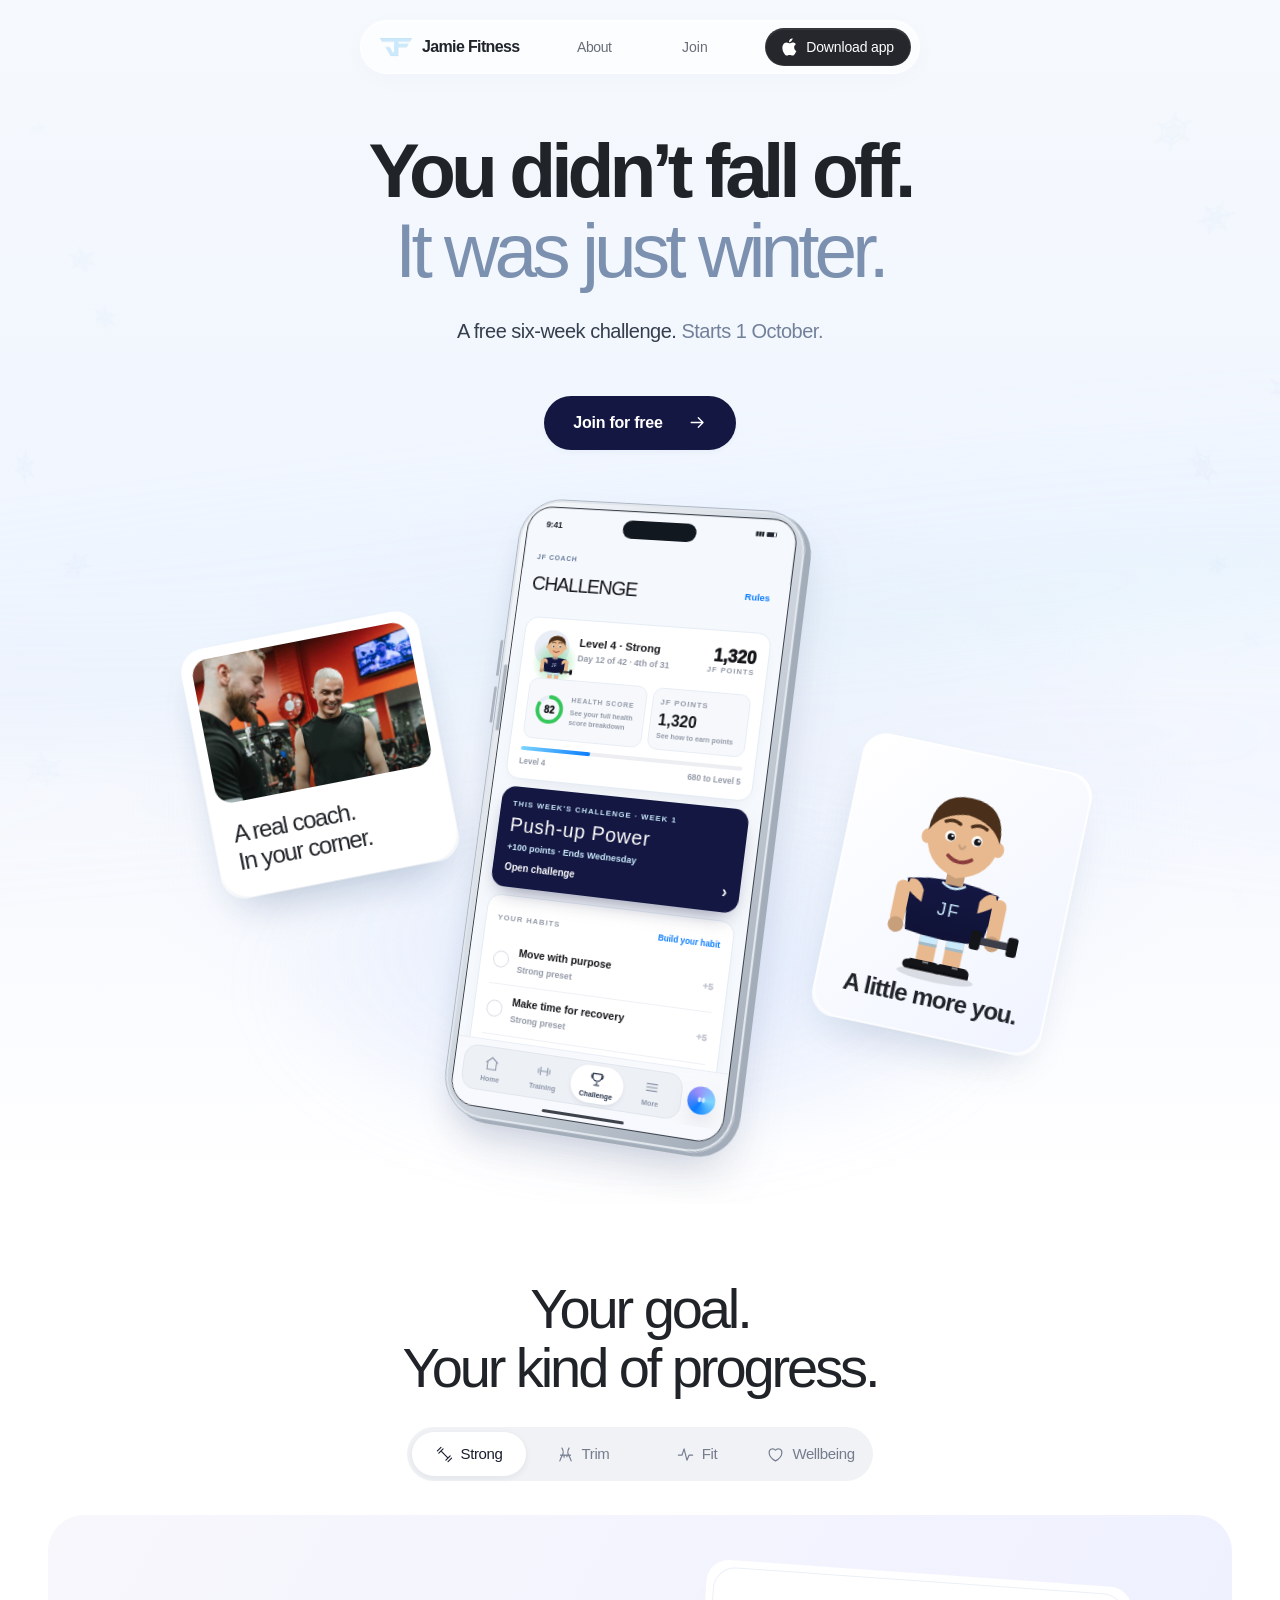
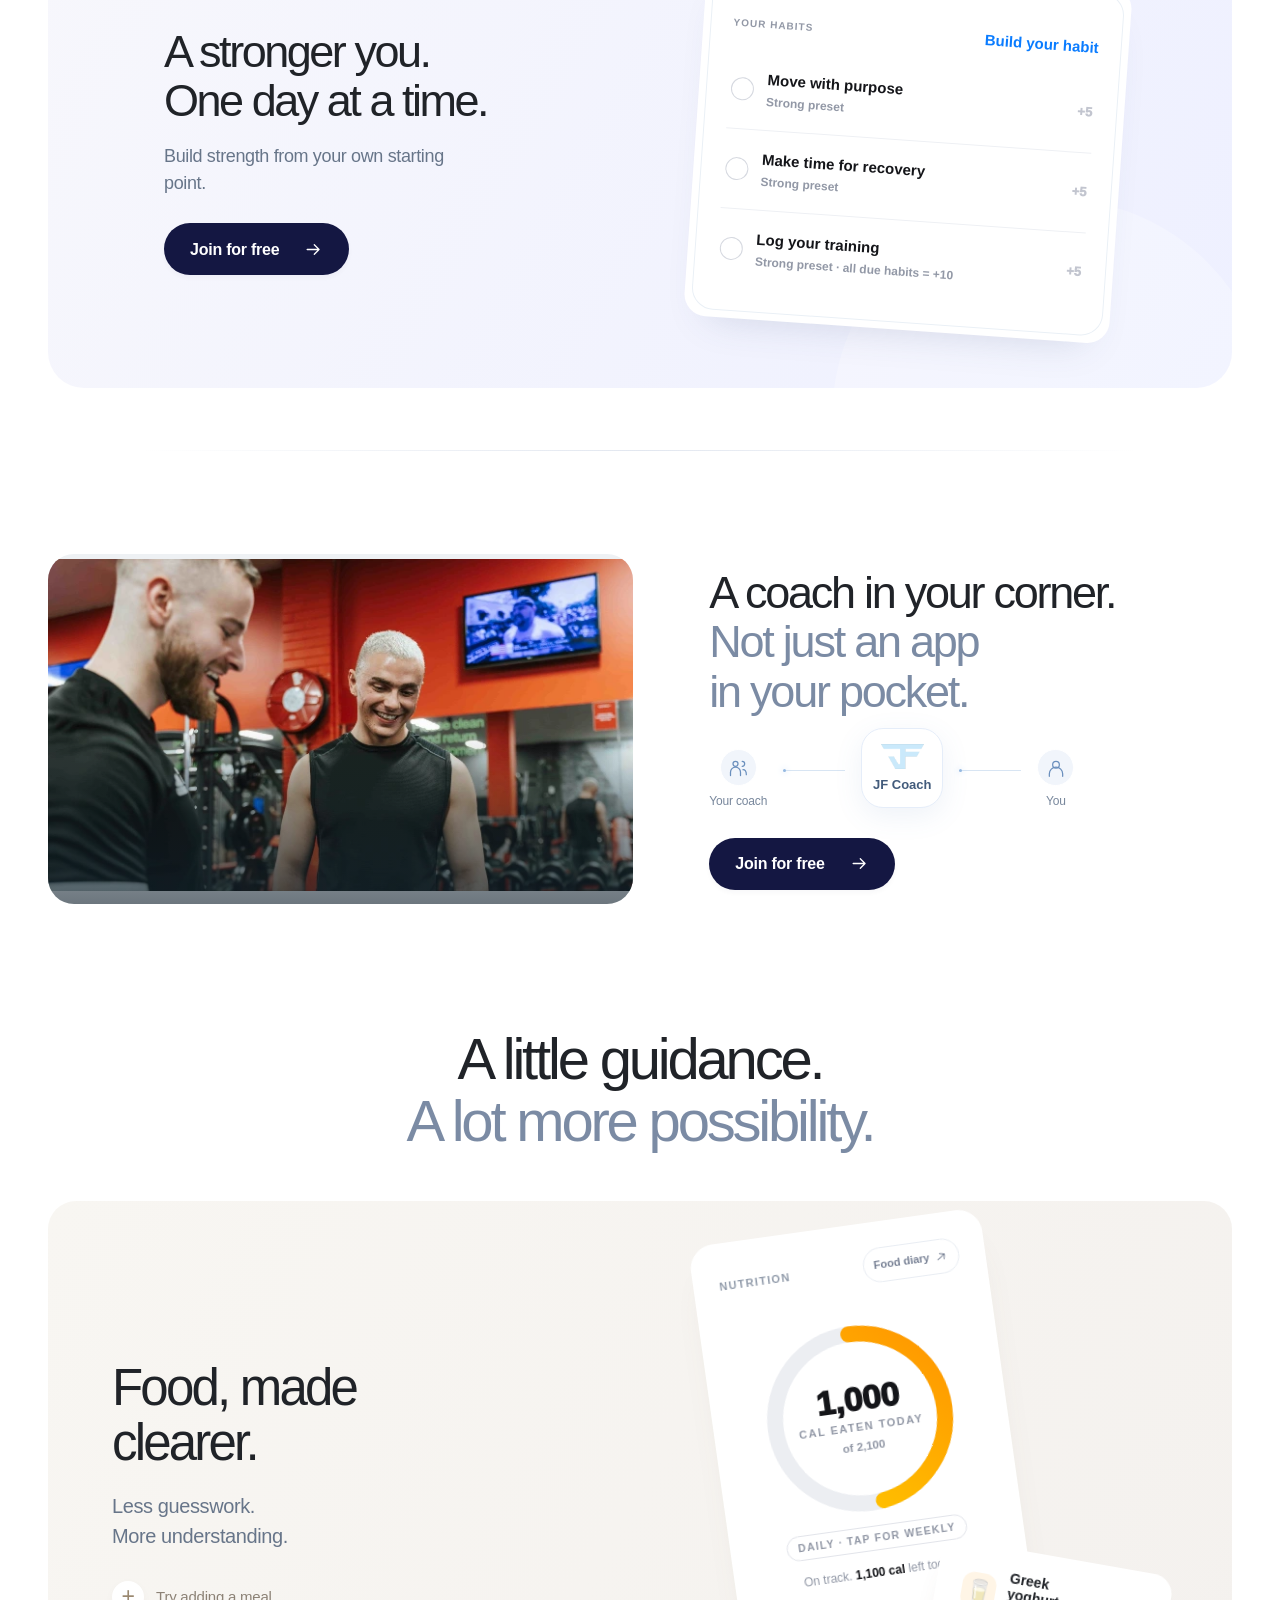
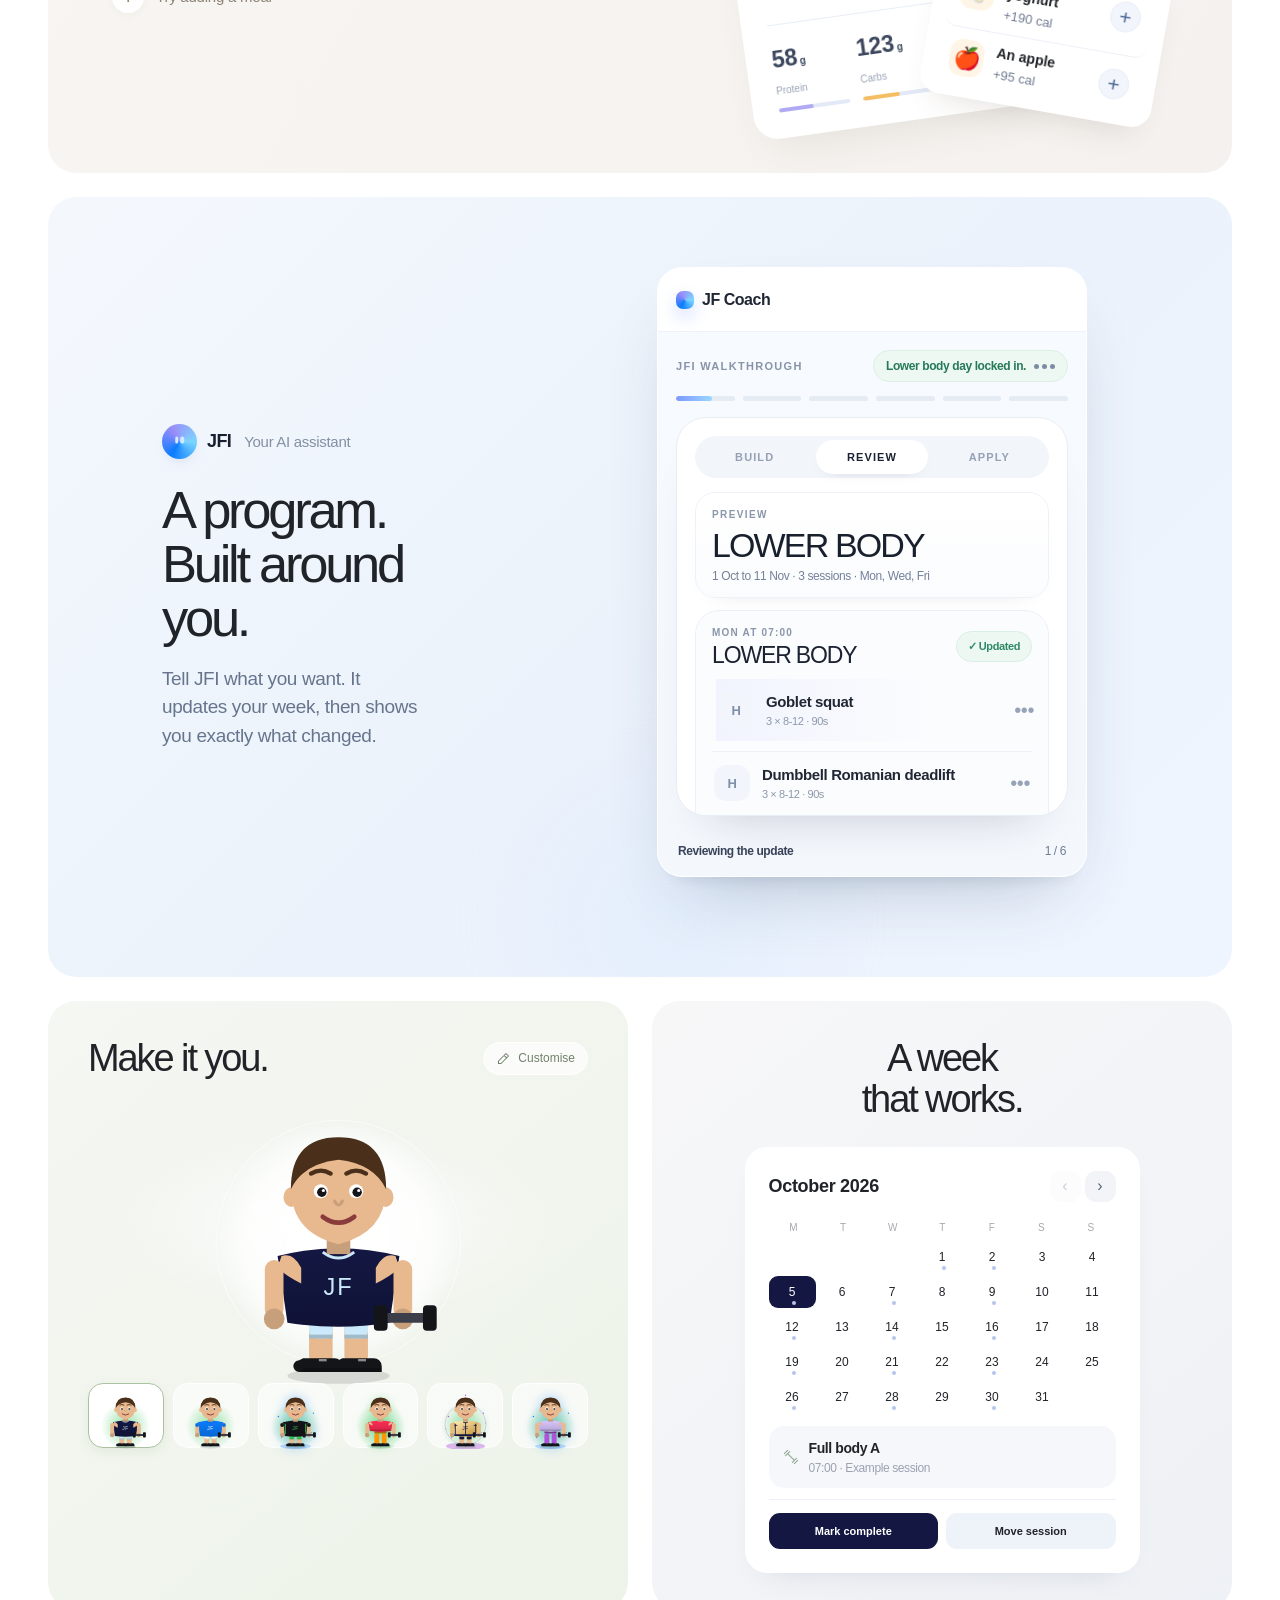
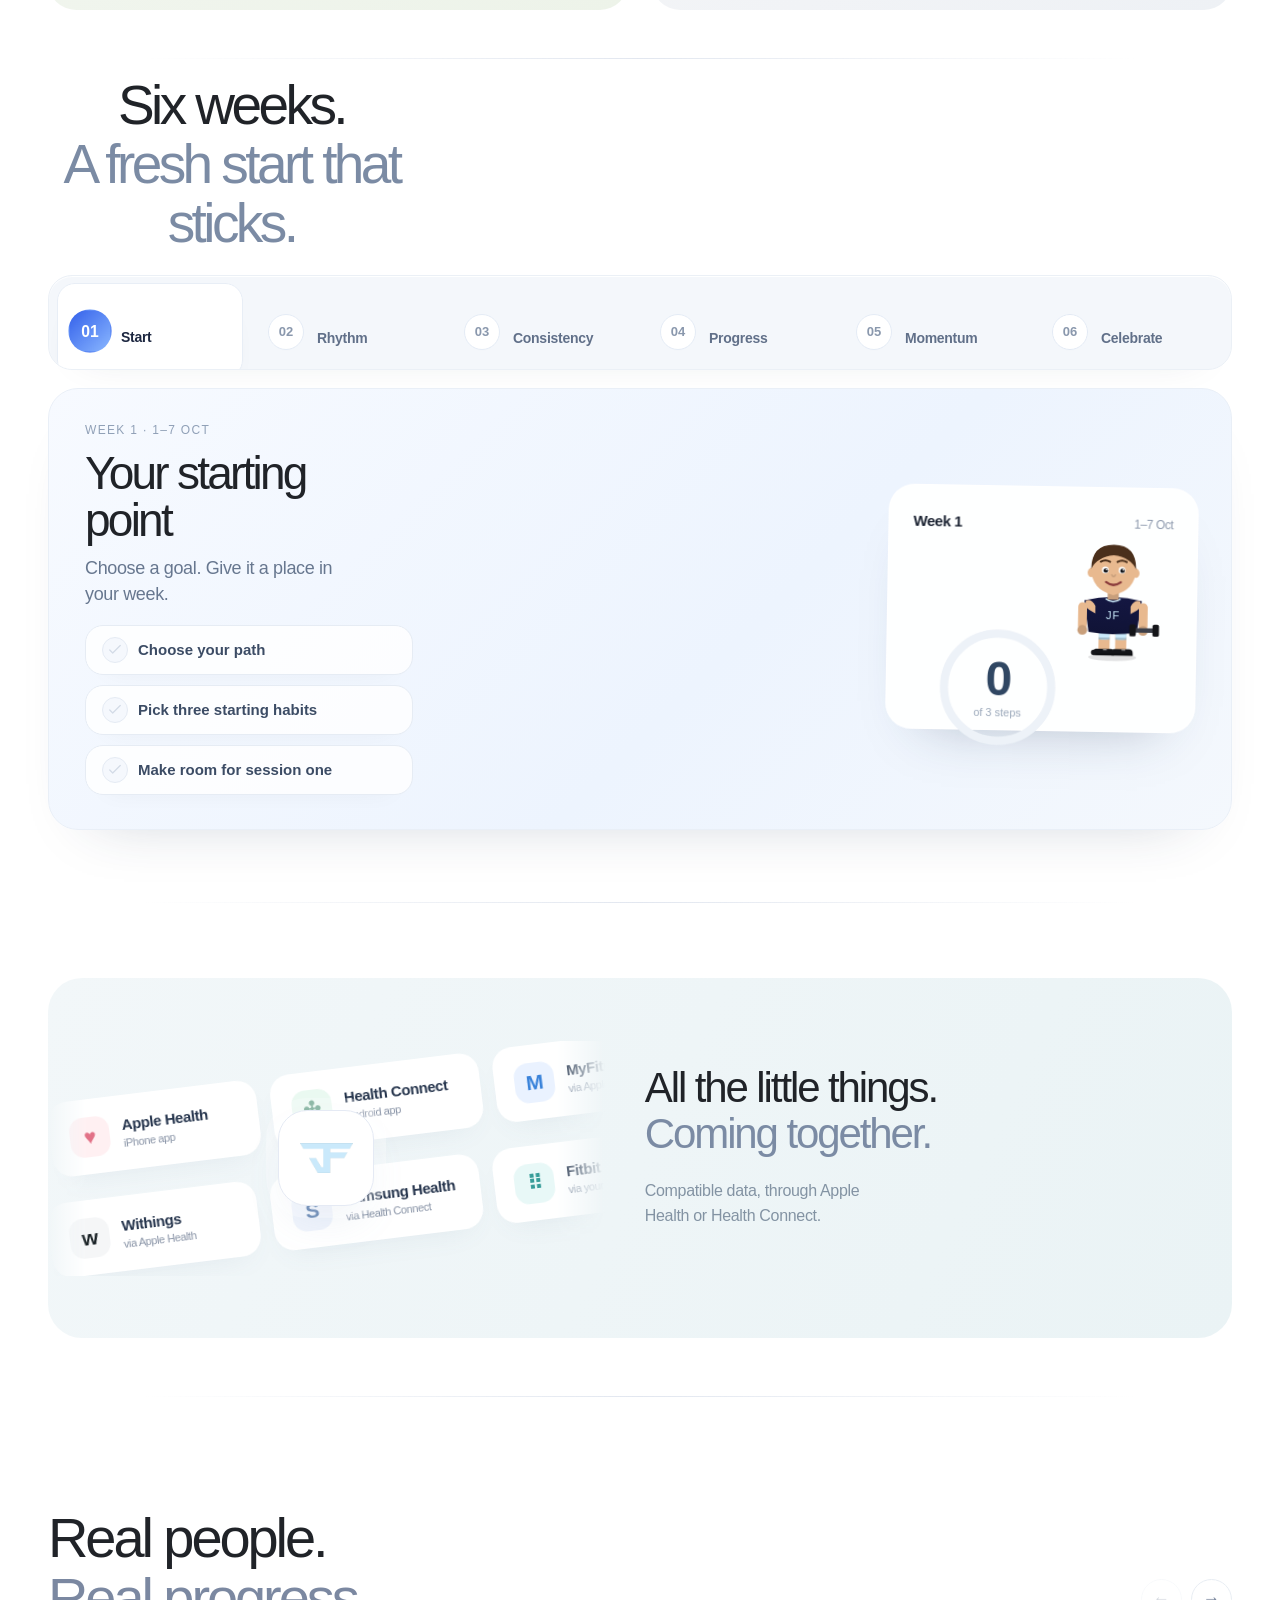
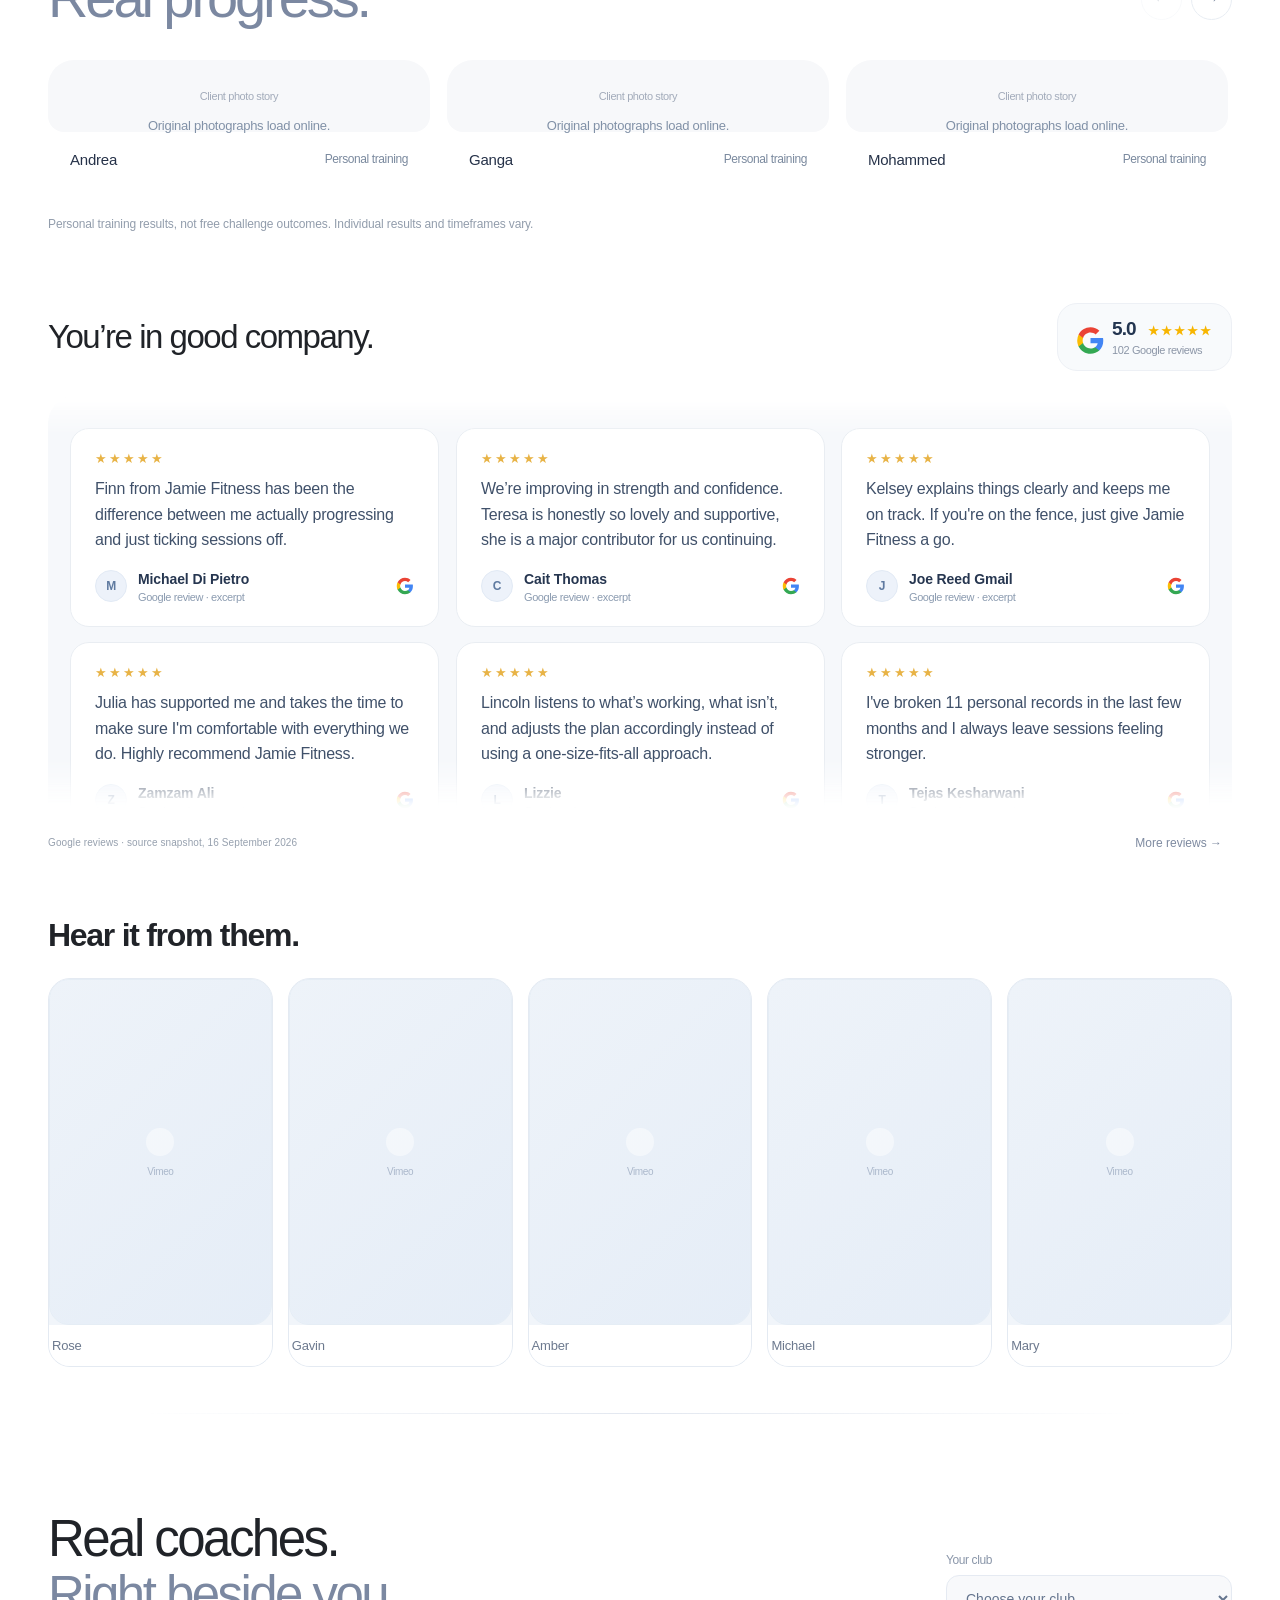
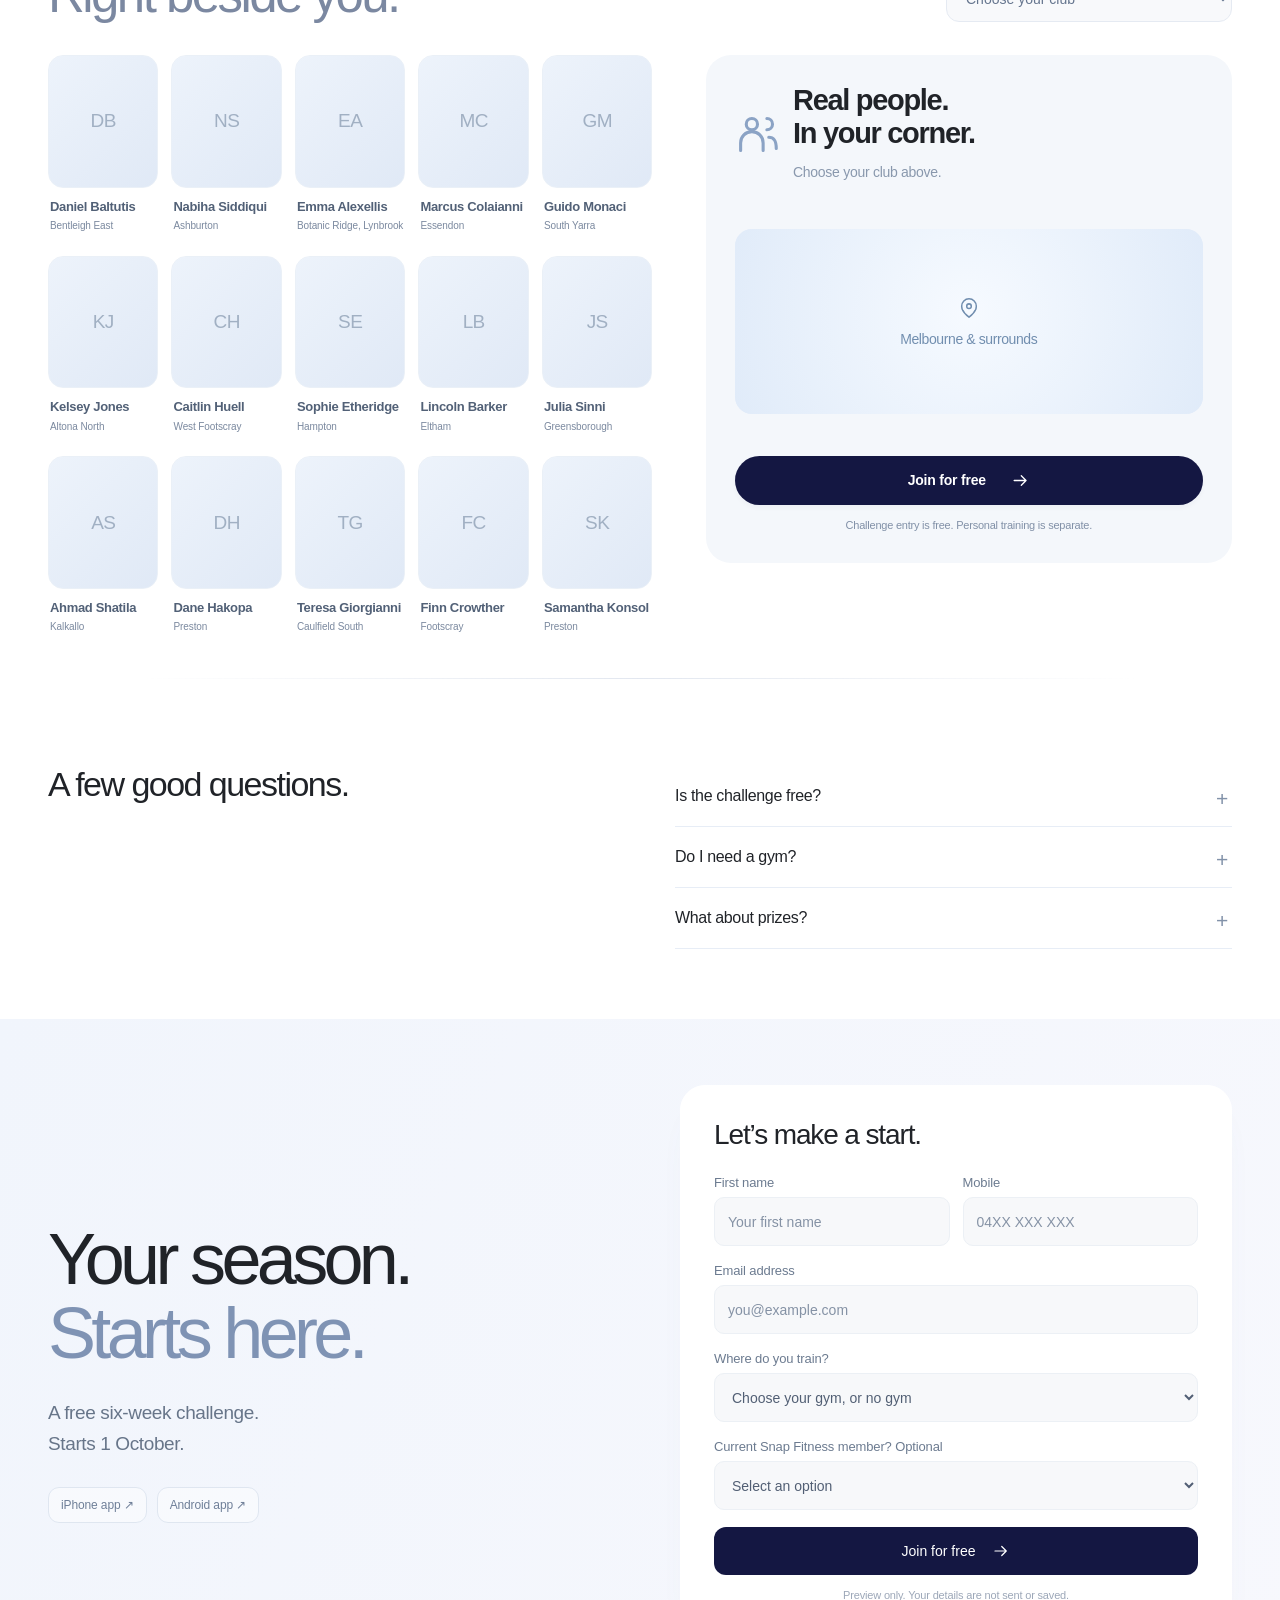
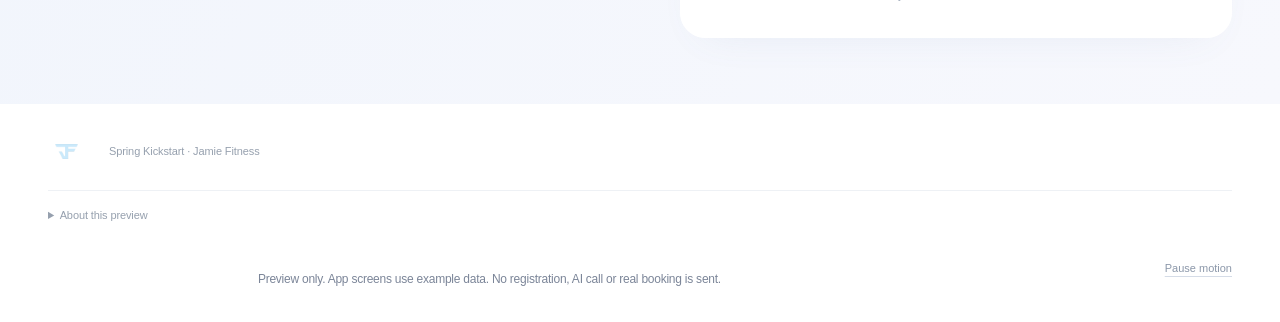
==== spring-kickstart-v2/index.html @ 28e2c307 "Publish checksum-verified Spring Kickstart V2 in isolated folder" ====
<!DOCTYPE html>

<html lang="en-AU"><head>
<meta charset="utf-8"/><meta content="width=device-width,initial-scale=1,viewport-fit=cover" name="viewport"/><meta content="noindex,nofollow,noarchive" name="robots"/><meta content="#f7faff" name="theme-color"/>
<meta content="default-src 'none'; script-src 'self' 'unsafe-inline'; style-src 'self' 'unsafe-inline'; font-src https://jamiefitness.au; img-src 'self' data: blob: https://jamiefitness.au https://www.jamiefitness.au https://i.vimeocdn.com https://lh3.googleusercontent.com; media-src 'self' data: blob:; connect-src https://jamiefitness.au/assets/widgets/google-reviews/reviews.json; frame-src https://player.vimeo.com https://www.google.com; form-action 'none'; base-uri 'none'; object-src 'none'" http-equiv="Content-Security-Policy"/>
<title>Spring Kickstart | Jamie Fitness</title><meta content="A free six-week challenge from Jamie Fitness. Choose your goal, build your habits and explore JF Coach. Starts 1 October 2026." name="description"/>
<link href="[data-uri]" rel="icon"/>
<style>

.m-root{background:#f5f8fc!important;color:#3c3f49;font-family:var(--a-sans);font-size:14px;line-height:1.45;--m-card:#fff;--m-line:#e3ecf5;--m-ink:#141519;--m-muted:#9298a6}
.m-root .m-scroll{background:#f5f8fc!important}
.m-root .ttl{font-family:var(--a-display);font-size:22px;letter-spacing:.24em;color:#141519;text-transform:uppercase}
.m-root .mc{border-radius:20px;padding:17px;background:#fff;border:1px solid #e3ecf5;box-shadow:0 10px 26px -16px rgba(20,23,66,.14)}
.m-root .mc.tight{padding:4px 17px}
.m-root .hr{height:1px;background:#eef0f4}
.m-root .klabel{font-size:11px;font-weight:800;letter-spacing:.14em;text-transform:uppercase;color:#9298a6}
.m-root .bebas{font-family:var(--a-display);letter-spacing:.05em;color:#141519}
.m-root .num{font-weight:1000;color:#141519}
.m-root .btnp{display:flex;align-items:center;justify-content:center;border-radius:999px;padding:14px 22px;background:#141742;color:#fff;font-size:15.5px;font-weight:800;box-shadow:0 12px 26px -14px rgba(20,23,66,.45);border:none}
.m-root .btnq{display:flex;align-items:center;justify-content:center;border-radius:999px;padding:12px 22px;background:#fff;border:1px solid #e2e4ea;color:#141519;font-size:14.5px;font-weight:800}
.m-root .linky{font-size:14px;font-weight:800;color:#0a7cff}
.m-root .task{display:flex;align-items:center;gap:13px;padding:9px 2px}
.m-root .task .tic{width:23px;height:23px;border-radius:50%;border:1.6px solid #d6d9e0;flex:0 0 auto}
.m-root .task .tic.done{border-color:#34c759;background:#34c759;position:relative}
.m-root .task .tic.done::after{content:"";position:absolute;left:6px;top:6px;width:9px;height:5px;border-left:2px solid #fff;border-bottom:2px solid #fff;transform:rotate(-45deg)}
.m-root .task b{color:#141519;font-size:15px;font-weight:800;display:block}
.m-root .task small{font-size:12.5px;color:#9298a6;font-weight:600}
html .m-root .jf-ch-hero{display:flex;align-items:center;gap:14px;text-decoration:none}
html .m-root .jf-ch-av{width:52px;height:52px;border-radius:50%;background:#e9edf5;display:grid;place-items:center;font-size:26px;flex:0 0 auto}
html .m-root .jf-ch-hero .who{flex:1;min-width:0}
html .m-root .jf-ch-hero .who b{display:block;color:#141519;font-size:16px;font-weight:800}
html .m-root .jf-ch-hero .who small{display:block;font-size:12.5px;color:#9298a6;font-weight:700}
html .m-root .jf-ch-hero .hp{text-align:right}
html .m-root .jf-ch-hero .hp .v{display:block;font-weight:1000;color:#141519;font-size:24px;line-height:1;font-variant-numeric:tabular-nums}
html .m-root .jf-ch-hero .hp .k{display:block;font-size:10.5px;font-weight:800;letter-spacing:.14em;color:#9298a6;text-transform:uppercase}
html .m-root .jf-ch-lvl{height:6px;border-radius:99px;background:#eceef2;margin-top:12px;position:relative;overflow:hidden}
html .m-root .jf-ch-lvl i{position:absolute;left:0;top:0;bottom:0;border-radius:99px;background:linear-gradient(90deg,#7cd5ff,#0a7cff);transition:width .6s cubic-bezier(.16,1,.3,1)}
html .m-root .jf-ch-lvlk{display:flex;justify-content:space-between;font-size:11.5px;font-weight:800;color:#9298a6;margin-top:6px}
html .m-root .jf-ch-today{display:block;background:#141742;border-radius:20px;padding:17px;box-shadow:0 14px 30px -14px rgba(20,23,66,.55);text-decoration:none;overflow:hidden;position:relative}
html .m-root .jf-ch-today .klabel{color:#caeafb!important}
html .m-root .jf-ch-today .tt{display:block;font-family:var(--font-bebas),"Bebas Neue",sans-serif;font-size:30px;letter-spacing:.04em;line-height:1;margin-top:6px;color:#ffffff!important}
html .m-root .jf-ch-today .sub{display:block;font-size:13px;color:#caeafb!important;margin-top:6px;font-weight:600}
html .m-root .jf-ch-bonus{margin:4px 0 10px;padding:9px 12px;border-radius:12px;background:#e3f7ea;color:#1a7f3b;font-size:12.5px;font-weight:800;text-align:center}
html .m-root .task .pt{margin-left:auto;font-weight:1000;color:#141519;font-size:13px}
html .m-root .task .pt.off{color:#c2c5cf}
html .m-root .jf-ch-streak{display:flex;gap:6px;justify-content:space-between}
html .m-root .jf-ch-streak i{flex:1;height:34px;border-radius:10px;display:grid;place-items:center;font-style:normal;font-size:11.5px;font-weight:800;color:#9298a6;border:1px solid #e2e4ea;background:#ffffff}
html .m-root .jf-ch-streak i.on{background:#ff9500;border-color:#ff9500;color:#ffffff!important}
html .m-root .jf-ch-streak i.td{border:1.6px solid #141742;color:#141742}
.jf-ch-card-heading{display:flex;align-items:baseline;justify-content:space-between;gap:8px;padding:14px 0 10px}
.jf-ch-card-heading>span{color:#7d8292;font-size:11px}
.m-root .jf-ch-today.jf-ch-week-hero{min-height:0;padding:16px 18px;display:flex;flex-direction:column}
html .m-root .jf-ch-week-hero .tt{font-size:28px;line-height:1.08;margin-top:7px}
html .m-root .jf-ch-week-hero .sub{margin-top:6px;font-size:13px;line-height:1.4;max-width:100%}
.m-root .jf-ch-week-open{position:relative;z-index:1;display:flex;align-items:center;justify-content:space-between;gap:12px;margin-top:10px;color:#fff;font-size:14px;font-weight:700}
.m-root .jf-ch-week-open>span{font-size:22px;line-height:1}
.jf-ch-radiance{position:absolute;inset:0;overflow:hidden;pointer-events:none;border-radius:inherit;isolation:isolate}
.jf-ch-radiance-halo{position:absolute;inset:-30% -20% -30% 30%;background:radial-gradient(ellipse at 70% 50%,#2f56b866,transparent 62%);filter:blur(16px);animation:jf-radiance-breathe 7s ease-in-out infinite alternate}
.jf-ch-radiance-grid{position:absolute;inset:0;mask-image:linear-gradient(90deg,transparent 6%,#000 55%);-webkit-mask-image:linear-gradient(90deg,transparent 6%,#000 55%)}
.jf-ch-radiance-grid::before{content:"";position:absolute;inset:0;background:#7b98da;opacity:.5;-webkit-mask-image:repeating-linear-gradient(90deg,#000 2px 8px,transparent 8px 12px),repeating-linear-gradient(#000 2px 8px,transparent 8px 12px);-webkit-mask-composite:source-in;mask-image:repeating-linear-gradient(90deg,#000 2px 8px,transparent 8px 12px),repeating-linear-gradient(#000 2px 8px,transparent 8px 12px);mask-composite:intersect}
.jf-ch-radiance-grid i{position:absolute;width:6px;height:6px;border-radius:1.5px;background:#dbe9ff;opacity:0;animation:jf-radiance-pixel 4s ease-in-out infinite}
.jf-ch-radiance-dots{position:absolute;inset:0}
.jf-ch-radiance-dots b{position:absolute;width:7px;height:7px;margin:-3.5px 0 0 -3.5px;border-radius:50%;background:#e9f3ff;box-shadow:0 0 8px #caeafbcc;animation:jf-radiance-dot 3.6s ease-in-out infinite}
.m-root .jf-ch-today.jf-ch-premium{position:relative;isolation:isolate;background:#070b19!important;overflow:hidden;border:1px solid #334772;color:#fff!important;box-shadow:0 8px 28px #090c1c18}
.m-root .jf-ch-premium>.klabel,.m-root .jf-ch-premium>.tt,.m-root .jf-ch-premium>.sub,.m-root .jf-ch-premium>.cta{position:relative;z-index:1}
.m-root .jf-ch-premium>.klabel{color:#b9cbed!important}.m-root .jf-ch-premium>.tt{color:#fff!important;text-shadow:0 2px 14px #070b19}.m-root .jf-ch-premium>.sub{color:#e0e8f5!important;max-width:85%;text-shadow:0 1px 5px #070b19,0 0 12px #070b19}
@keyframes jf-radiance-pixel{0%,100%{opacity:0}42%{opacity:0}50%{opacity:1}58%{opacity:0}}
@keyframes jf-radiance-dot{0%,100%{opacity:.55;transform:scale(.85)}50%{opacity:1;transform:scale(1.15)}}
@keyframes jf-radiance-breathe{to{transform:translateX(-12%) scale(1.13);opacity:.65}}
.m-root .jf-avatar{overflow:visible;display:block}.m-root .jf-avatar .jf-avatar-body{transform-box:fill-box;transform-origin:50% 100%;animation:jfAvBreathe 3.2s ease-in-out infinite}.m-root .jf-avatar .jf-avatar-head{transform-box:fill-box;transform-origin:50% 90%;animation:jfAvNod 4.8s ease-in-out infinite}.m-root .jf-avatar .jf-avatar-arm-l{transform-box:fill-box;transform-origin:50% 10%;animation:jfAvArm 2.6s ease-in-out infinite}.m-root .jf-avatar .jf-avatar-arm-r{transform-box:fill-box;transform-origin:50% 10%;animation:jfAvArm 2.6s ease-in-out infinite reverse}.m-root .jf-avatar .jf-avatar-aura{animation:jfAvAura 2.8s ease-in-out infinite;transform-box:fill-box;transform-origin:50% 50%}
@keyframes jfAvBreathe{0%,100%{transform:scaleY(1)}50%{transform:scaleY(1.02)}}@keyframes jfAvNod{0%,100%{transform:rotate(0deg)}50%{transform:rotate(2.5deg)}}@keyframes jfAvArm{0%,100%{transform:rotate(-4deg)}50%{transform:rotate(4deg)}}@keyframes jfAvAura{0%,100%{transform:scale(1);opacity:.9}50%{transform:scale(1.06);opacity:1}}
.m-root .jf-av-stage{margin-top:8px;border-radius:24px;background:radial-gradient(120% 90% at 50% 20%,#ffffff,#e9f0fa);border:1px solid #e3ecf5;padding:14px 14px 12px;text-align:center;position:relative}.m-root .jf-av-stage-tools{position:absolute;top:12px;right:12px;display:flex;flex-direction:column;gap:6px}.m-root .jf-av-stage-tools button{padding:7px 10px;border-radius:999px;background:#fff;border:1px solid #e3ecf5;color:#141742;font-weight:800;font-size:12px}.m-root .jf-av-stage-tools button:disabled{opacity:.4}.m-root .jf-av-groups{display:flex;gap:6px;background:#eaecf1;border-radius:999px;padding:4px}.m-root .jf-av-groups button{flex:1;padding:9px 0;border-radius:999px;font-weight:800;font-size:13px;color:#7d8292}.m-root .jf-av-groups button.on{background:#fff;color:#141519;box-shadow:0 4px 12px -6px rgba(20,21,25,.25)}.m-root .jf-av-swatches{display:grid;grid-template-columns:repeat(6,1fr);gap:8px;margin-top:10px}.m-root .jf-av-swatches button{aspect-ratio:1;border-radius:50%;border:2px solid transparent;padding:3px;background:#fff}.m-root .jf-av-swatches button.on{border-color:#141742}.m-root .jf-av-swatches .sw{display:block;width:100%;height:100%;border-radius:50%;border:1px solid rgba(0,0,0,.08)}.m-root .jf-av-undo-why{display:block;max-width:104px;text-align:right;font-size:10.5px;font-weight:700;line-height:1.25;color:#7d8292}
.m-root .jf-avatar .jf-pet-hover{transform-box:fill-box;transform-origin:50% 50%;animation:jfPetHover 2.2s ease-in-out infinite}.m-root .jf-avatar .jf-pet-blink{animation:jfPetBlink 3s steps(1) infinite}.m-root .jf-avatar .jf-pet-glow{animation:jfPetGlow 1.2s ease-in-out infinite alternate}.m-root .jf-avatar .jf-pet-flame{transform-box:fill-box;transform-origin:50% 100%;animation:jfPetFlame .35s ease-in-out infinite alternate}.m-root .jf-avatar .jf-pet-wing{transform-box:fill-box;transform-origin:100% 100%;animation:jfPetWing .45s ease-in-out infinite alternate}
@keyframes jfPetHover{0%,100%{transform:translateY(0)}50%{transform:translateY(-5px)}}@keyframes jfPetBlink{0%,92%,100%{opacity:1}95%{opacity:0}}@keyframes jfPetGlow{0%{opacity:.5}100%{opacity:1}}@keyframes jfPetFlame{0%{transform:scale(.9)}100%{transform:scale(1.15)}}@keyframes jfPetWing{0%{transform:rotate(-16deg)}100%{transform:rotate(14deg)}}
.jf-fx-ground{transform-box:fill-box;transform-origin:50% 50%;animation:jfFxGround 2.4s ease-in-out infinite alternate}@keyframes jfFxGround{from{transform:scale(.9);opacity:.55}to{transform:scale(1.1);opacity:1}}.jf-fx-ring3{transform-origin:60px 80px;animation:jfFxRing 14s linear infinite;stroke-dasharray:2 9}.jf-fx-orbit{transform-origin:60px 80px;animation:jfFxRing 5s linear infinite}.jf-fx-orbit circle{filter:drop-shadow(0 0 3px #fff)}.jf-fx-burst{transform-origin:60px 80px;animation:jfFxRing 36s linear infinite;stroke-linecap:round}.jf-fx-embers circle{animation:jfEmber 2.6s ease-out infinite}.jf-fx-embers circle:nth-child(2){animation-delay:-.5s}.jf-fx-embers circle:nth-child(3){animation-delay:-1s}.jf-fx-embers circle:nth-child(4){animation-delay:-1.5s}.jf-fx-embers circle:nth-child(5){animation-delay:-2s}.jf-fx-embers circle:nth-child(6){animation-delay:-.8s}@keyframes jfEmber{0%{opacity:0;transform:translateY(0) scale(.6)}20%{opacity:1}100%{opacity:0;transform:translateY(-52px) scale(1.25)}}.jf-avatar.jf-fx-1{filter:drop-shadow(0 0 4px rgba(52,199,89,.28))}.jf-avatar.jf-fx-2{filter:drop-shadow(0 0 6px rgba(10,124,255,.35))}.jf-avatar.jf-fx-3{filter:drop-shadow(0 0 9px rgba(255,204,0,.5));animation:jfFxPulse3 2.6s ease-in-out infinite alternate}@keyframes jfFxPulse3{from{filter:drop-shadow(0 0 7px rgba(255,204,0,.4))}to{filter:drop-shadow(0 0 13px rgba(255,204,0,.65))}}.jf-avatar.jf-fx-5{filter:drop-shadow(0 0 14px rgba(255,106,0,.6)) drop-shadow(0 0 34px rgba(255,209,102,.45));animation:jfFxPulse5 1.7s ease-in-out infinite alternate}@keyframes jfFxPulse5{from{filter:drop-shadow(0 0 12px rgba(255,106,0,.5)) drop-shadow(0 0 28px rgba(255,209,102,.35))}to{filter:drop-shadow(0 0 22px rgba(255,106,0,.85)) drop-shadow(0 0 48px rgba(255,209,102,.6))}}
@media(prefers-reduced-motion:reduce){.jf-ch-radiance-grid i,.jf-ch-radiance-halo,.jf-ch-radiance-dots b,.m-root .jf-avatar *,.m-root .jf-avatar{animation:none!important;transition:none!important}}

/* mobile.css 2704-2708, 2751-2755 */
.m-root .jf-ch-two{display:grid;grid-template-columns:1fr 1fr;gap:8px;margin-top:10px}
.m-root .jf-ch-two .n{display:block;text-align:left;border-radius:14px;background:#f5f8fc;border:1px solid #e3ecf5;padding:9px 11px;text-decoration:none}
.m-root .jf-ch-two .n small{display:block;font-size:10.5px;font-weight:800;letter-spacing:.12em;text-transform:uppercase;color:#9298a6}
.m-root .jf-ch-two .n b{display:block;font-size:22px;font-weight:1000;color:#141519;line-height:1.1}
.m-root .jf-ch-two .n span{display:block;font-size:11px;color:#7d8292;font-weight:600;margin-top:2px}
.m-root .jf-ch-two .n.hs{display:flex;align-items:center;gap:10px}
.m-root .jf-ch-two .n.hs .ring{position:relative;width:44px;height:44px;flex:0 0 auto;display:grid;place-items:center}
.m-root .jf-ch-two .n.hs .ring svg{position:absolute;inset:0}
.m-root .jf-ch-two .n.hs .ring b{position:relative;font-size:14px}
.m-root .jf-ch-two .n.hs .t{min-width:0}

/* V2 component styles. Original source excerpts, with isolated preview layout adapters. */
.m-root{--font-mulish:'DM Sans';--font-bebas:'Bebas Neue';--a-sans:'DM Sans',Arial,sans-serif;--a-display:'Bebas Neue','Roboto Condensed','Arial Narrow',sans-serif;--m-muted:#9298a6;font-family:var(--a-sans);color:#141519;font-size:14px;line-height:1.45;letter-spacing:0;text-align:left}
.m-root .flex{display:flex}.m-root .flex-col{flex-direction:column}.m-root .items-center{align-items:center}.m-root .justify-center{justify-content:center}.m-root .justify-between{justify-content:space-between}.m-root .flex-1{flex:1}.m-root .min-w-0{min-width:0}.m-root .relative{position:relative}.m-root .absolute{position:absolute}.m-root .inset-0{inset:0}.m-root .shrink-0{flex-shrink:0}.m-root .text-center{text-align:center}.m-root .text-left{text-align:left}.m-root .w-full{width:100%}.m-root .mt-3{margin-top:12px}.m-root .mt-2\.5{margin-top:10px}.m-root .rounded-full{border-radius:999px}.m-root .jf-avatar{display:block;margin-inline:auto;overflow:visible}.m-root button{font-family:inherit}.m-root .linky{font-size:13px;font-weight:700;color:#0a7cff}.m-root .jf-ch-head-link{font-size:11.5px;font-weight:700;color:#0a7cff;padding:5px 0}.m-root .jf-ch-card-heading{align-items:center}.m-root .task{text-align:left;width:100%}.m-root .task small{display:block;line-height:1.4;margin-top:3px}.m-root .task{padding-block:13px!important}.m-root .task .pt{flex:none}.m-root .jf-ch-two{display:grid;grid-template-columns:1.25fr 1fr;gap:8px;margin-top:17px}.m-root .jf-ch-two .n{display:flex;flex-direction:column;align-items:flex-start;justify-content:center;text-align:left;border:1px solid #e7edf5;background:#f6f8fc;border-radius:14px;padding:11px;min-width:0;color:#141519}.m-root .jf-ch-two .n small{font-size:11px;font-weight:800;color:#9298a6;display:block}.m-root .jf-ch-two .n>b{font-size:22px;font-weight:900;line-height:1.1;margin-top:4px}.m-root .jf-ch-two .n>span:not(.ring){font-size:10px;font-weight:600;color:#9298a6;line-height:1.45;margin-top:3px}.m-root .jf-ch-two .n.hs{flex-direction:row;align-items:center;gap:9px}.m-root .jf-ch-two .ring{width:44px;height:44px;position:relative;flex:none;display:grid;place-items:center}.m-root .jf-ch-two .ring svg{position:absolute;width:44px;height:44px;inset:0}.m-root .jf-ch-two .ring b{font-size:13px;position:relative}.m-root .jf-ch-two .t>span{font-size:10px;line-height:1.45;display:block;margin-top:3px;color:#9298a6}.m-root .jf-ch-two .t small{font-size:10px}.m-root .jf-ch-hero .who b{line-height:1.25}.m-root .jf-ch-hero .who small{margin-top:3px;line-height:1.4}.m-root .jf-ch-lvlk{font-size:10px}.m-root .jf-ch-hero{gap:10px}.m-root .jf-ch-av{width:48px;height:48px}.m-root .jf-ch-av>svg{max-width:66px}.m-root .jf-ch-hero .who b{font-size:14px}.m-root .jf-ch-hero .who small{font-size:10px}.m-root .jf-ch-hero .hp .v{font-size:23px}.m-root .jf-ch-hero .hp .k{font-size:9px}.m-root .jf-ch-week-hero{margin-top:0}.m-root .jf-ch-week-hero .tt{font-family:var(--a-display)!important}.m-root .jf-av-stage>svg{margin-inline:auto}.m-root .jf-av-groups{margin-block:15px}.m-root .jf-av-parts-wrap{margin-bottom:12px;overflow-x:auto;scrollbar-width:none}.m-root .jf-av-opts{max-height:none}.m-root .jf-av-stage-tools{max-width:87px}.m-root .jf-av-stage-tools button{font-size:11px}.m-root .jf-av-undo-why{font-size:10px;color:#9298a6;max-width:82px}.m-root .jf-ch-p{font-size:13px;line-height:1.6;color:#7d8292}.m-root .jf-av-stage{padding-block:22px}.m-root .jf-av-opts .pv svg{margin:auto;display:block;overflow:visible}.m-root .jf-av-opts .lock{font-size:9px}.m-root .jf-av-opts .lb{overflow-wrap:anywhere}.m-root button:focus-visible{outline:3px solid #6e94cc;outline-offset:2px}.m-root input,.m-root select,.m-root textarea{font-family:inherit}.m-root .source-sheet{color:#141519}.m-root .source-sheet .bebas{font-family:var(--a-display)}

/* review-20260906 challenge-progress-home, round 3: the part chips (Skin / Eyes / Eye colour /
   Brows / Mouth) scroll, but the row was hard-clipped at the right edge, so "Mouth" looked broken
   rather than like more chips.

   Same overlay idiom as the Boards strip, and for the same measured reason: `mask-image` on the
   scroll container itself is laid over the scrollable area, not the visible box, so it paints
   nothing at the edge you are looking at. The fade sits on a wrapper that does not scroll, in the
   white card's own colour. Also gives the disabled Undo a legible reason instead of a dead grey
   control. */
.m-root .jf-av-parts-wrap { position: relative; }
.m-root .jf-av-parts-wrap::after {
  content: "";
  position: absolute;
  top: 0;
  right: 0;
  width: 34px;
  height: 100%;
  pointer-events: none;
  background: linear-gradient(90deg, rgba(255, 255, 255, 0), #fff 72%);
}
.m-root .jf-av-parts { padding-right: 30px; }
.m-root .jf-av-stage-tools button:disabled { opacity: 0.42; }

/* the reason under a disabled Undo: quiet, right-aligned with the stage tools, never a tap target */
.m-root .jf-av-undo-why { display: block; max-width: 104px; text-align: right; font-size: 10.5px; font-weight: 700; line-height: 1.25; color: #7d8292; }
/* Program generator: original V2 choice-card declarations. */
.jf-generator{padding:0 16px 20px;color:#141519;background:#f5f8fc;display:flex;flex-direction:column;gap:11px}.jf-generator p{font-size:13.5px;line-height:1.5;margin:0;color:#3c3f49}.jf-generator h2{margin:0}.jpg-card{display:grid;gap:12px;background:#fff;border:1px solid #e3ecf5;border-radius:20px;padding:17px;box-shadow:0 10px 26px -16px rgba(20,23,66,.14)}.jpg-head{display:grid;gap:3px}.jpg-head .klabel{font-size:11px;font-weight:800;letter-spacing:.14em;text-transform:uppercase;color:#9298a6}.m-root .jpg-head h2,.jpg-head h2{font-family:'Bebas Neue','Roboto Condensed','Arial Narrow',sans-serif;font-weight:400;font-size:24px;line-height:1.05;letter-spacing:.04em;margin:0;color:#141519!important}.jpg-head .jpg-lead,.jpg-lead{margin:2px 0 0;font-size:13px;font-weight:600;color:#7d8292;line-height:1.45}.jpg-lead b{color:#141519}.jpg-note{font-size:12.5px!important;font-weight:600!important;color:#7d8292!important;line-height:1.45}.jpg-center{text-align:center;margin-top:-2px}.jpg-form{border:0;padding:0;margin:0;display:grid;gap:11px;min-width:0}.jpg-label{display:grid;gap:7px;font-size:13px;font-weight:700;color:#141519}
.jf-generator input:not([type=checkbox]):not([type=radio]),.jf-generator textarea{width:100%;border:1px solid transparent;border-radius:14px;background:#eef2f8;padding:13px 14px;color:#141519;font:inherit;font-size:14px;min-height:46px;box-sizing:border-box}.jf-generator textarea{min-height:80px;resize:vertical}.jf-generator input:focus,.jf-generator textarea:focus{background:#fff;border-color:#141742}.jf-generator input[type=time],.jf-generator input[type=date]{color-scheme:light;-webkit-appearance:none;appearance:none}.jf-generator button:focus-visible,.jf-generator input:focus-visible,.jf-generator textarea:focus-visible{outline:3px solid #6e94cc;outline-offset:2px}.jf-generator button:disabled{opacity:.45}.m-root .jpg-miss{font-size:13px!important;font-weight:700!important;color:#b3261e!important;line-height:1.45}.jpg-error{background:#fdeceb;color:#b3261e;padding:13px 15px;border-radius:14px;font-weight:600}
.jpg-tile,.jpg-days button,.jpg-level button,.jpg-weeks button,.jpg-split{background:#eef2f8;border:1px solid transparent;box-shadow:none;color:#141519;font:inherit}.jpg-tile.on,.jpg-days button.selected,.jpg-level button.on,.jpg-weeks button.on{background:#141742;border-color:#141742;color:#fff}.jpg-kit{display:grid;grid-template-columns:repeat(2,minmax(0,1fr));gap:8px}.jpg-tile{position:relative;display:grid;grid-template-columns:26px 1fr;grid-template-rows:auto auto;column-gap:10px;align-items:center;text-align:left;min-height:58px;max-height:64px;padding:10px 12px;border-radius:16px;transition:transform .14s cubic-bezier(.22,1,.36,1),background .16s,color .16s}.jpg-tile.wide{grid-column:span 2}.jpg-tile svg{grid-row:span 2;color:#141742;justify-self:center}.jpg-tile b{font-size:14px;font-weight:800;line-height:1.15}.jpg-tile small{font-size:12px;font-weight:600;line-height:1.3;color:#7d8292;margin-top:1px}.jpg-tile:active{transform:scale(.97)}.jpg-tile.on svg,.jpg-tile.on small{color:#b9dcf5}.jpg-days{display:flex;gap:5px;flex-wrap:wrap}.jpg-days button{flex:1;min-width:36px;min-height:44px;padding:8px 2px;border-radius:12px;font-size:13px;font-weight:800}.jpg-splits{display:grid;gap:8px}.jpg-split{display:flex;align-items:center;gap:12px;width:100%;text-align:left;padding:11px 12px;min-height:56px;border-radius:16px;transition:transform .14s cubic-bezier(.22,1,.36,1),border-color .16s}.jpg-split:active{transform:scale(.985)}.jpg-split.on{background:#fff;border-color:#141742;box-shadow:0 0 0 1px #141742 inset}.jpg-split:disabled{opacity:.45}.jpg-split-strip{display:grid;grid-template-columns:repeat(7,1fr);gap:3px;flex:0 0 auto}.jpg-split-strip i{width:10px;height:22px;border-radius:4px;background:#dfe4ec;display:grid;place-items:center;font-style:normal;font-size:8.5px;font-weight:900;color:#fff}.jpg-split-strip i[data-f=Upper],.jpg-split-strip i[data-f=Push],.jpg-split-strip i[data-f=Chest]{background:#0a7cff}.jpg-split-strip i[data-f=Lower],.jpg-split-strip i[data-f=Legs]{background:#ff9500}.jpg-split-strip i[data-f=Pull],.jpg-split-strip i[data-f=Back]{background:#34c759}.jpg-split-strip i[data-f=Shoulders]{background:#af52de}.jpg-split-strip i[data-f=Arms]{background:#d26982}.jpg-split-strip i[data-f=Glutes],.jpg-split-strip i[data-f=Full]{background:#141742}.jpg-split-tx{flex:1;min-width:0}.jpg-split-tx strong{display:flex;align-items:center;flex-wrap:wrap;gap:6px;font-size:14px;font-weight:800;line-height:1.2}.jpg-split-tx strong em{font-style:normal;font-size:9.5px;font-weight:900;letter-spacing:.1em;text-transform:uppercase;background:#e6f4ea;color:#1a7f3b;padding:2px 6px;border-radius:999px}.jpg-split-tx small{display:block;font-size:12px;color:#7d8292;font-weight:600;margin-top:2px;line-height:1.35}.m-root .jpg-split.on,.m-root .jpg-split.on .jpg-split-tx strong{color:#141519!important}.m-root .jpg-split.on .jpg-split-tx small{color:#5f6e88!important}.m-root .jpg-split.on .jpg-split-tx strong em{color:#1a7f3b!important}.jpg-level{display:grid;grid-template-columns:repeat(3,minmax(0,1fr));gap:8px}.jpg-level button{min-height:48px;padding:8px 6px;border-radius:14px;font-size:14px;font-weight:800}.jpg-primary,.jpg-secondary{width:100%;min-height:52px;border:0;border-radius:999px;font:inherit;font-size:15px;font-weight:800;padding:13px 16px;margin:0}.jpg-primary{background:#141742;color:#fff;box-shadow:0 12px 26px -14px rgba(20,23,66,.45)}.jpg-secondary{background:#eef2f8;color:#141519;min-height:46px;font-size:14.5px}.jpg-form>.jpg-primary{margin-top:4px}.jpg-steps-bar{position:sticky;top:-17px;z-index:6;margin:0 -1px;padding:0 0 12px;background:#f5f8fc}.jpg-steps{display:flex;gap:4px;padding:3px;border-radius:999px;background:#eef2f8;margin:0;list-style:none}.jpg-steps li{flex:1;min-width:0;border-radius:999px}.jpg-steps li button{width:100%;border:0;background:none;font:inherit;font-size:11px;font-weight:800;letter-spacing:.06em;text-transform:uppercase;color:#9298a6;padding:7px 0;border-radius:999px;min-height:34px}.jpg-steps li[data-on=true]{background:#fff;box-shadow:0 4px 12px -6px rgba(20,21,25,.25)}.jpg-steps li[data-on=true] button{color:#141519}.jpg-steps li button[aria-disabled=true]{color:#b2bac8;cursor:default}
/* Explicit local preview adapters for workflow state, sample data, sheets. */
.demo-stack{display:grid;gap:13px}.demo-stack>p.demo-note,.demo-note{font-size:12px;line-height:1.75;color:#8b94a4;margin:5px 1px}.demo-stack h2{font-family:var(--a-display);font-size:25px;letter-spacing:.04em;font-weight:400;margin:0}.demo-stack>.demo-heading{display:flex;align-items:center;justify-content:space-between;margin:3px 0 1px}.demo-heading button{font-size:12px;color:#0a7cff;font-weight:700;padding:8px}.demo-time{font-size:12.5px;color:#7d8292;display:grid;gap:7px;font-weight:600}.m-root .demo-time input{font-size:15px}.demo-back{font-size:12px;color:#7e8da5;text-decoration:underline;text-underline-offset:3px;padding:10px}.demo-notice{padding:12px 14px;border-radius:12px;background:#eaf5ed;color:#4f815d;font-size:13px;font-weight:500;line-height:1.65}.demo-review-workout{display:grid;gap:10px}.demo-exercise{border-top:1px solid #edf0f5;padding-top:13px}.demo-exercise:first-of-type{border-top:0;padding-top:0}.demo-exercise-title{display:flex;gap:9px;align-items:center}.demo-exercise-title>span{width:30px;height:32px;background:#eef2f8;border-radius:9px;display:grid;place-items:center;color:#8593ad;font-size:11px;flex:none}.demo-exercise-title>b{font-size:14px;font-weight:750;line-height:1.4;flex:1}.demo-exercise-title>button{font-size:12px;color:#0a7cff;padding:8px}.demo-prescription{display:grid;grid-template-columns:1fr 1fr 1fr;gap:8px;margin-top:11px}.demo-prescription label{font-size:10px;display:grid;gap:5px;color:#9298a6}.demo-prescription select{width:100%;background:#f1f4f9;border:1px solid #e5eaf2;border-radius:9px;padding:8px 5px;color:#596680;font-size:12px;min-height:36px}.demo-exercise-remove{font-size:11px;color:#8a94a7;padding:8px 0}.demo-actions{display:flex;gap:10px;margin-top:8px}.demo-actions>*{flex:1}.demo-actions .jpg-primary{font-size:13px}.demo-actions .jpg-secondary{font-size:13px}.demo-mini-label{font-size:11px;color:#9ca4b2;text-transform:uppercase;letter-spacing:.07em}.demo-busy{position:sticky;top:100px;margin:100px 20px;padding:21px;background:#fff;border:1px solid #e3ecf5;box-shadow:0 24px 50px -22px #14174255;border-radius:20px;display:grid;grid-template-columns:30px 1fr;gap:8px 13px;align-items:center}.demo-spinner{width:26px;height:26px;border:3px solid #dfe6ef;border-top-color:#141742;border-radius:50%;animation:busySpin .75s linear infinite}.demo-busy strong{font-size:14px;display:block}.demo-busy p{font-size:12.5px;color:#7d8292;margin-top:4px;line-height:1.5}.demo-busy-progress{grid-column:2;display:flex;gap:5px;margin-top:5px}.demo-busy-progress i{height:4px;flex:1;background:#e2e8f0;border-radius:4px;animation:busyPulse 1.2s ease-in-out infinite}.demo-busy-progress i:nth-child(2){animation-delay:.2s}.demo-busy-progress i:nth-child(3){animation-delay:.4s}.demo-food-header{display:flex;justify-content:space-between;align-items:center;padding:0 0 7px}.demo-food-header>strong{font-family:var(--a-display);font-size:26px;letter-spacing:.06em;font-weight:400}.demo-food-header span{font-size:12px;color:#97a0af}.demo-food-summary{display:flex;justify-content:space-around;gap:9px;border-top:1px solid #edf0f5;padding-top:18px;margin-top:17px}.demo-food-summary strong{display:block;font-size:18px;font-weight:800}.demo-food-summary small{font-size:11px;color:#8b96a8;display:block;margin-top:4px}.demo-meal{display:flex;align-items:center;gap:10px;padding:13px 0;border-bottom:1px solid #eef1f5}.demo-meal:last-child{border:0}.demo-meal .meal-name{flex:1;min-width:0}.demo-meal b{font-size:14px;display:block}.demo-meal small{font-size:11px;line-height:1.5;color:#9298a6;display:block;margin-top:3px}.demo-meal button{padding:8px;border:1px solid #e6ebf4;border-radius:8px;font-size:12px;color:#607696;min-height:33px}.demo-meal input{font-size:13px;width:46px;border:1px solid #e6ebf4;background:#f7f9fc;border-radius:8px;padding:8px 5px}.demo-meal .food-token{font-size:23px;width:36px;height:39px}.demo-scan-scene{height:216px;position:relative;border:1px solid #e6eaf3;background:linear-gradient(150deg,#f9fafc,#e5edf9);border-radius:16px;display:grid;place-items:center;overflow:hidden}.demo-scan-scene::before{content:'';position:absolute;inset:28px;border:2px solid #adb9d3;border-radius:18px}.scan-sample{font-size:63px;line-height:1;filter:drop-shadow(0 7px 6px #525c7920)}.scan-line{position:absolute;left:34px;right:34px;top:50%;height:2px;background:#8994cf;box-shadow:0 0 15px #788abb;animation:sampleScan 1.8s ease-in-out infinite}.demo-scan-text{font-size:13px;color:#8592a7;text-align:center;line-height:1.7}.nutrition-mode-tabs{display:flex;gap:4px;padding:4px;border-radius:99px;background:#e9edf4;margin-bottom:6px}.nutrition-mode-tabs button{flex:1;border-radius:99px;min-height:34px;color:#9298a6;font-size:12px;font-weight:700}.nutrition-mode-tabs button.on{background:#fff;color:#141742;box-shadow:0 2px 8px #22334b09}.demo-calendar .calendar-preview{transform:none;box-shadow:none;margin:5px 0 0;width:100%;max-width:none}.demo-calendar .calendar-grid button{min-height:44px;font-size:14px}.demo-calendar .calendar-heading>div{display:flex;gap:7px}.demo-calendar .calendar-heading button{font-size:15px;color:#6c7c97;width:34px;height:34px;border:1px solid #e4eaf3;border-radius:50%}.demo-calendar .calendar-selected b{font-size:14px}.demo-calendar .calendar-selected small{font-size:12px}.demo-calendar-event{display:flex;gap:13px;align-items:center;padding:17px;border-radius:17px;background:#fff;border:1px solid #e5eaf4}.demo-calendar-event>.icon{width:23px;height:23px;color:#6b89b6}.demo-calendar-event>b{font-size:14px;flex:1;line-height:1.4}.demo-calendar-event b small{font-size:12px;color:#95a0b2;font-weight:500;display:block;margin-top:5px}.demo-calendar-event>button{font-size:12px;color:#0a7cff;padding:8px}.demo-info{background:white;border:1px solid #e3ecf5;border-radius:20px;padding:24px;display:grid;gap:16px}.demo-info h2{font-size:29px}.demo-info p{font-size:14px;line-height:1.85;color:#77859b}.demo-info strong{color:#46536e}.demo-info ul{padding-left:18px;margin:0;color:#6d7a93;font-size:14px;line-height:1.9}.demo-score{display:grid;gap:11px}.demo-score-row{display:flex;align-items:center;gap:13px}.demo-score-row strong{font-size:12px;flex:1;color:#7d879a}.demo-score-row>span{height:7px;border-radius:5px;background:#eaf0f7;flex:2;overflow:hidden}.demo-score-row i{display:block;height:100%;background:#85a5d0;border-radius:5px}.demo-score-row b{font-size:13px;width:30px;text-align:right}.demo-weekly-result{display:grid;gap:8px;font-size:13px;color:#9298a6}.demo-weekly-result input{padding:13px;background:#f1f4fa;border:1px solid #e2e9f3;border-radius:12px;font-size:17px;width:100%}.source-sheet .btnq{min-height:42px;width:100%}.m-root .jf-av-groups button{min-width:0}.m-root .jf-av-parts{display:flex;gap:5px;min-width:max-content}.m-root .jf-av-parts button{padding:8px 11px;min-height:33px;font-size:12px;border-radius:99px}.m-root .jf-av-parts button.on{background:#141742;color:#fff}.m-root .jf-av-swatches{gap:10px}.m-root .jf-av-swatches button{min-height:40px}.m-root .jf-av-opts{grid-template-columns:repeat(4,minmax(0,1fr));gap:8px}.m-root .jf-av-opts button{padding:8px 4px;min-height:87px}.m-root .jf-av-opts button .pv{display:grid;place-items:center;min-height:55px}.m-root .jf-av-opts button .lb{font-size:10.5px}.original-avatar .jf-avatar-body{transform-box:fill-box;transform-origin:50% 100%;animation:jfAvBreathe 3.2s ease-in-out infinite}.original-avatar .jf-avatar-head{transform-box:fill-box;transform-origin:50% 90%;animation:jfAvNod 4.8s ease-in-out infinite}.original-avatar .jf-avatar-aura{animation:jfAvAura 2.8s ease-in-out infinite}.original-avatar .jf-pet{animation:petBob 4s ease-in-out infinite;transform-box:fill-box;transform-origin:50% 100%}@keyframes busySpin{to{transform:rotate(360deg)}}@keyframes busyPulse{50%{background:#8ba7d8}}@keyframes sampleScan{0%,100%{translate:0 -49px}50%{translate:0 49px}}@keyframes petBob{50%{translate:0 -2px}}
/* The source UI is full size in the enlarged preview, compact only inside its real phone. */
.device .m-root .jf-ch-hero .who b{font-size:13px}.device .m-root .jf-ch-hero .who small{font-size:10px}.device .m-root .mc{padding:15px}.device .m-root .jf-ch-two{gap:7px}.device .m-root .jf-ch-two .n{padding:10px 9px}.device .m-root .jf-ch-two .n.hs{gap:7px}.device .m-root .jf-ch-two .n>span:not(.ring){font-size:9px}.device .m-root .jf-ch-two .t>span{font-size:9px}.device .m-root .jf-ch-week-hero .tt{font-size:28px}.device .m-root .jf-ch-hero .hp .v{font-size:23px}.device .m-root .jf-ch-week-hero .klabel{font-size:9px}.device .m-root .jf-ch-week-hero .sub{font-size:12px}.device .m-root .jf-ch-week-open{font-size:13px}.source-card.m-root{background:white!important}.path-card.m-root{background:white!important}.source-card.m-root .mc,.path-card.m-root .mc{box-shadow:none;border-color:transparent}.satellite-habit .m-root .task b{font-size:14px}.satellite-habit .m-root .task small{font-size:11px}.path-card .m-root,.path-card .task b{font-size:15px}.food-ring-card .mt-3{font-size:12px!important;line-height:1.6;max-width:247px!important;margin-inline:auto}.food-ring-card .jf-nutri-ring,.food-ring-card .jf-nutri-week{margin:5px auto}.m-root .source-title strong{font-weight:600}.preview-body>.jf-generator{padding:0 0 12px}.preview-body .mc{margin-top:0!important}.preview-body .jf-ch-hero .who b{font-size:16px}.preview-body .jf-ch-hero .who small{font-size:12px}.preview-body .jf-ch-two .n>span:not(.ring){font-size:11px}.preview-body .jf-ch-two .t>span{font-size:11px}.preview-body .jf-ch-two .t small{font-size:11px}.preview-body .jf-ch-lvlk{font-size:11px}.preview-body .demo-heading .linky{padding:6px}.inline-next{font-size:13px!important;min-height:43px!important;padding:11px 16px!important}.demo-plan-card{display:grid;gap:12px}.demo-plan-card p{line-height:1.75}.demo-habit-edit{display:grid;gap:10px}.demo-habit-edit button{text-align:left;padding:13px 15px;border:1px solid #e4eaf2;border-radius:14px;display:flex;gap:10px;align-items:center;font-size:14px;font-weight:600}.demo-habit-edit button[aria-pressed=true]{background:#eaf1fb;border-color:#819ec3}.demo-habit-edit button i{font-style:normal;color:#8e9fba;flex:none}.demo-habit-edit button span{flex:1}.demo-habit-edit button b{color:#6288bc;font-size:15px}.demo-habit-edit input{border:1px solid #dfe7f2;border-radius:12px;padding:13px;font-size:14px;width:100%;background:#f9fbfe;color:#465773}.demo-habit-add{display:flex;gap:10px;align-items:center}.demo-habit-add button{font-size:12px;min-height:44px;border-radius:99px;background:#141742;color:#fff;padding:10px 18px}
@media(max-width:1150px){.satellite-habit .m-root .task b{font-size:12px}.satellite-habit .m-root .task small{font-size:10px}.satellite-habit .m-root .task{gap:10px}.satellite-habit .m-root .jf-ch-card-heading>.klabel{font-size:9px}.satellite-habit .m-root .jf-ch-head-link{font-size:10px}.satellite-habit .m-root .mc.tight{padding:4px 12px!important}.workout-window .jpg-tile b{font-size:13px}.workout-window .jpg-tile small{font-size:11px}.workout-window .jpg-tile{padding:10px;column-gap:8px;grid-template-columns:23px 1fr}.workout-window .jpg-head h2{font-size:23px}.workout-window .jpg-lead{font-size:12px}}
@media(max-width:650px){.device .m-root .jf-ch-hero{gap:8px}.device .m-root .jf-ch-av{width:41px;height:45px}.device .m-root .jf-ch-av>svg{width:56px}.device .m-root .jf-ch-hero .who b{font-size:12px}.device .m-root .jf-ch-hero .hp .v{font-size:22px}.device .m-root .jf-ch-hero .hp .k{font-size:8px}.device .m-root .mc{padding:13px}.device .m-root .jf-ch-two .n.hs{flex-direction:column;align-items:flex-start;gap:5px}.device .m-root .jf-ch-two .n{min-height:92px;padding:10px 11px}.device .m-root .jf-ch-two .t>span{display:none}.device .m-root .jf-ch-two .ring{width:38px;height:38px}.device .m-root .jf-ch-two .ring svg{width:38px;height:38px}.device .m-root .jf-ch-two .ring b{font-size:11px}.device .m-root .jf-ch-two{grid-template-columns:1fr 1fr;margin-top:13px}.device .m-root .jf-ch-two .n>small{font-size:10px}.device .m-root .jf-ch-lvlk{font-size:9px}.device .m-root .jf-ch-lvl{margin-top:10px}.device .m-root .jf-ch-week-hero .tt{font-size:27px}.device .m-root .jf-ch-week-hero .sub{font-size:11px}.device .m-root .jf-ch-week-open{font-size:12px}.device .m-root .jf-ch-week-hero{padding:14px 15px}.device .source-nav .ttl{font-size:25px}.device .source-nav .linky{font-size:11px}.path-card .task b{font-size:13px}.path-card .task small{font-size:11px}.path-card .task{gap:10px}.path-card .mc.tight{padding:4px 12px!important}.path-card .jf-ch-head-link{font-size:10px}.path-card .klabel{font-size:10px}.workout-window .jpg-card{padding:14px;gap:11px}.workout-window .jpg-kit{gap:7px}.workout-window .jpg-tile{min-height:54px;column-gap:8px;padding:9px;border-radius:13px}.workout-window .jpg-tile b{font-size:12px}.workout-window .jpg-tile small{font-size:10px}.workout-window .jpg-tile svg{width:20px;height:20px}.workout-window .jpg-head h2{font-size:23px}.workout-window .jpg-head .klabel{font-size:10px}.workout-window .jpg-lead{font-size:11px}.workout-window .inline-next{font-size:12px!important}.preview-body .jf-av-stage-tools{top:10px;right:10px}.preview-body .jf-av-stage{padding-top:16px}.preview-body .jf-av-stage>svg{max-width:195px}.preview-body .jf-av-opts{grid-template-columns:repeat(3,minmax(0,1fr));gap:7px}.preview-body .jpg-level{gap:5px}.preview-body .jpg-level button{font-size:12px}.preview-body .jpg-days{gap:4px}.preview-body .jpg-days button{min-width:29px;font-size:12px}.preview-body .demo-prescription{gap:6px}.preview-body .demo-prescription select{font-size:11px}.preview-body .demo-exercise-title>b{font-size:13px}.preview-body .demo-info{padding:19px}.preview-body .demo-info p{font-size:13px}.demo-meal input{width:43px}.demo-meal b{font-size:12px}.demo-meal small{font-size:10px}.demo-meal button{font-size:11px;padding:7px}.demo-scan-scene{height:205px}.demo-food-summary strong{font-size:17px}.preview-body .jpg-split-strip i{width:8px}.preview-body .jpg-split{gap:9px}.preview-body .jpg-split-tx strong{font-size:13px}.preview-body .jpg-split-tx small{font-size:11px}}
@media(prefers-reduced-motion:reduce){.m-root *,.original-avatar *{animation:none!important;transition:none!important}.scan-line{animation:none!important}.demo-spinner{animation:none!important;border-color:#8ba1c2}}
/* Visual QA: grid children must shrink before the source part-selector scrolls. */
.preview-body>.demo-stack,.preview-body .demo-stack>*{min-width:0;max-width:100%}.m-root .mc{min-width:0}.m-root .jf-av-parts-wrap{min-width:0;max-width:100%;overflow-x:auto}.m-root .jf-av-swatches{grid-template-columns:repeat(auto-fit,minmax(38px,1fr))}.m-root .jf-av-swatches button{min-width:0}.m-root .jf-av-swatches .sw{max-width:100%}.m-root .jf-av-groups{min-width:0}.m-root .jf-av-groups button{min-width:0}.m-root .jf-av-stage{min-width:0}.preview-body .demo-note{overflow-wrap:anywhere}.source-card .jf-ch-hero{align-items:center}


</style><style>
jf-bubble-nav{position:relative;display:flex;align-items:stretch;isolation:isolate;padding:5px;gap:2px;border-radius:999px;background:#f0f1f5;max-width:100%;font:inherit}
jf-bubble-nav .jf-bubble-indicator{position:absolute;left:0;top:0;z-index:0;pointer-events:none;border-radius:999px;background:#fff;box-shadow:0 4px 14px #202d4f06,0 1px 3px #202d4f03;transition:transform .48s cubic-bezier(.18,.85,.24,1),width .48s cubic-bezier(.18,.85,.24,1),height .3s;opacity:0}
jf-bubble-nav>button,jf-bubble-nav>a{position:relative;z-index:1;flex:1;min-width:0;border:0;background:transparent;color:#747c8e;border-radius:999px;padding:12px 22px;font:inherit;font-size:16px;font-weight:550;line-height:1.3;display:flex;justify-content:center;align-items:center;gap:10px;cursor:pointer;text-decoration:none;white-space:nowrap;transition:color .25s}
jf-bubble-nav>[data-selected]{color:#191d2e}jf-bubble-nav>button:disabled{opacity:.4;cursor:not-allowed}jf-bubble-nav>:focus-visible{outline:2px solid #718bcc;outline-offset:2px}jf-bubble-nav .icon{width:18px;height:18px}
@media(prefers-reduced-motion:reduce){jf-bubble-nav .jf-bubble-indicator,jf-bubble-nav>button,jf-bubble-nav>a{transition:none}}

</style><style>
:root{--navy:#141742;--ink:#191c22;--muted:#767e90;--ice:#caeafb;--a-sans:'DM Sans',-apple-system,BlinkMacSystemFont,'Segoe UI',sans-serif;--a-display:'Bebas Neue','Arial Narrow',sans-serif;--font-bebas:'Bebas Neue';--font-mulish:'DM Sans';--ease:cubic-bezier(.16,1,.3,1);--season:0}
*{box-sizing:border-box}html{scroll-behavior:smooth;scroll-padding-top:110px}body{margin:0;color:var(--ink);background:#fff;font-family:'Inter',-apple-system,BlinkMacSystemFont,'Segoe UI',sans-serif;-webkit-font-smoothing:antialiased}button,input,select,textarea{font:inherit}button,a{-webkit-tap-highlight-color:transparent;touch-action:manipulation}button{cursor:pointer;border:0;background:transparent;color:inherit}a{color:inherit;text-decoration:none}button:focus-visible,a:focus-visible,summary:focus-visible,[tabindex]:focus-visible{outline:3px solid #8cb5e0;outline-offset:3px}input:focus,select:focus{outline:2px solid #8cb5e0;outline-offset:2px}img{display:block;max-width:100%}svg{display:block}h1,h2,h3,p,figure{margin:0}h1,h2,h3{text-wrap:balance}h1,h2,h3{font-weight:550;letter-spacing:-.055em;line-height:1.06}[hidden]{display:none!important}.sprite{position:absolute;width:0;height:0;overflow:hidden}.icon{width:22px;height:22px;stroke:currentColor;fill:none;stroke-width:1.65;stroke-linecap:round;stroke-linejoin:round;flex-shrink:0}.wrap{width:min(1240px,calc(100% - 80px));margin:auto}.section{padding-block:90px}.sr-only,.skip{position:absolute;width:1px;height:1px;overflow:hidden;clip-path:inset(50%)}.skip:focus{position:fixed;z-index:100;width:auto;height:auto;clip-path:none;padding:12px;background:#fff}.soft-panel{position:relative;border-radius:32px;overflow:hidden;isolation:isolate}.section-title{margin-bottom:40px;text-align:center}h2{font-size:clamp(38px,4.3vw,59px)}h3{font-size:clamp(34px,3.75vw,50px)}.section-copy>p{margin-top:21px;font-size:19px;line-height:1.6;color:var(--muted);letter-spacing:-.02em}.section-copy>.join-button{margin-top:26px}.join-button{border:1px solid transparent;display:inline-flex;align-items:center;justify-content:center;gap:23px;min-height:48px;padding:13px 22px;border-radius:999px;background:var(--navy);color:#fff;font-size:14px;line-height:1.35;font-weight:650;white-space:nowrap;transition:transform .3s var(--ease),box-shadow .3s,background .3s;box-shadow:0 7px 18px -10px #14174236}.join-button:hover{background:#252957;transform:translateY(-2px);box-shadow:0 13px 25px -17px #14174250}.join-button:active{transform:scale(.98)}.join-button.large{min-height:54px;font-size:16px;padding:15px 26px}.join-button .icon{width:18px;height:18px}.join-button.glass{color:var(--navy);background:#ffffffc9;border-color:#fff;box-shadow:none;backdrop-filter:blur(10px)}.join-button.glass:hover{background:#fff}.round-control,.motion-round{width:34px;height:34px;flex:none;display:grid;place-items:center;background:#fff;border:1px solid #e5eaf3;border-radius:50%;color:#7587a7}.round-control .icon,.motion-round .icon{width:15px;height:15px}
/* The approved white bubble, now part of one restrained floating header. */
#header{position:absolute;z-index:50;top:16px;left:0;right:0;padding:0 28px;pointer-events:none}#header.scrolled{position:fixed;top:14px}.floating-nav{pointer-events:auto;width:min(990px,100%);margin:auto;display:flex;justify-content:space-between;align-items:center;padding:10px 12px 10px 18px;gap:22px;border-radius:26px;background:#ffffffdc;border:1px solid #ffffff;box-shadow:0 7px 28px #1f315509,0 0 0 .5px #d6deed90;backdrop-filter:blur(24px) saturate(135%);-webkit-backdrop-filter:blur(24px) saturate(135%)}.brand-mark{width:66px;height:43px;display:grid;place-items:center;border-radius:15px;background:#141742}.brand-mark img{width:42px;height:auto;filter:none}.floating-nav jf-bubble-nav{flex:0 1 420px;padding:4px;background:#f0f2f6}.floating-nav jf-bubble-nav>a{font-size:13px;padding:11px 17px;font-weight:500;letter-spacing:-.01em}.floating-nav .join-button{min-height:43px;font-size:13px;gap:18px;padding:11px 20px}
/* A quiet light field. All scene geometry remains live HTML, never a screenshot overlay. */
.cm-hero{position:relative;overflow:hidden;padding-top:141px;padding-bottom:20px;background:linear-gradient(180deg,#f0f6ff 0%,#f7faff 30%,#edf3fe 60%,#fff 100%);isolation:isolate}.hero-copy{text-align:center;position:relative;z-index:5}.launch-label{font-size:13px;letter-spacing:.04em;color:#7f90aa;display:block}.hero-copy h1{margin-top:21px;font-size:clamp(46px,5.8vw,78px);line-height:1.03;font-weight:550;letter-spacing:-.06em}.hero-copy h1>span{color:#7b8ca9}.hero-copy>p{font-size:18px;color:#75819a;line-height:1.55;margin-top:21px}.hero-copy>.join-button{margin-top:25px}.aurora-field{position:absolute;inset:245px -25% 30px;pointer-events:none;z-index:-1;overflow:hidden}.aurora-field>i{position:absolute;width:140%;height:130px;left:-20%;top:45%;border-radius:50%;filter:blur(32px);transform:rotate(-6deg);opacity:.43;animation:aurora 22s ease-in-out infinite}.aurora-field>i:nth-child(1){background:linear-gradient(90deg,transparent,#92dded88,#a9e6df,transparent);top:37%;height:100px}.aurora-field>i:nth-child(2){background:linear-gradient(90deg,#d6b8e4,transparent,#bec9fb);animation-delay:-7s;top:46%;transform:rotate(5deg)}.aurora-field>i:nth-child(3){background:#bbd9ff;top:24%;height:200px;animation-delay:-11s;opacity:.2}.aurora-field>i:nth-child(4){background:linear-gradient(90deg,#f6d8bc77,#f4dce4aa,#e9dfff);top:53%;height:62px;animation-delay:-15s;opacity:.32}@keyframes aurora{0%,100%{translate:-3% -18px;scale:1;rotate:-3deg}50%{translate:4% 24px;scale:1.07;rotate:3deg}}
.hero-stage{position:relative;height:736px;margin-top:37px;perspective:1600px}.hero-phone-wrap{position:absolute;z-index:5;left:50%;top:0;transform:translateX(-50%);width:332px;animation:phoneFloat 12s ease-in-out infinite}.hero-phone-wrap:focus-within,.hero-phone-wrap:hover{animation-play-state:paused}@keyframes phoneFloat{0%,100%{translate:0 0;rotate:0deg}50%{translate:0 -7px;rotate:1deg}}.hero-satellite{position:absolute;z-index:4;width:274px;top:146px;opacity:0;scale:.85;translate:0 30px;pointer-events:none;transition:opacity .8s,scale 1.1s var(--ease),translate 1.1s var(--ease),rotate 1.2s var(--ease)}.hero-satellite.left-scene{right:calc(50% + 222px);rotate:-8deg;translate:80px 30px}.hero-satellite.right-scene{left:calc(50% + 218px);top:194px;rotate:8deg;translate:-80px 30px;width:239px}.hero-stage[data-scene="0"] [data-hero-card="0"],.hero-stage[data-scene="1"] [data-hero-card="1"],.hero-stage[data-scene="2"] [data-hero-card="2"],.hero-stage[data-scene="3"] [data-hero-card="3"]{opacity:1;scale:1;translate:0 0;rotate:-4deg;pointer-events:auto}.hero-stage[data-scene="0"] .right-scene[data-hero-card="0"],.hero-stage[data-scene="1"] .right-scene[data-hero-card="1"],.hero-stage[data-scene="2"] .right-scene[data-hero-card="2"],.hero-stage[data-scene="3"] .right-scene[data-hero-card="3"]{rotate:5deg}.photo-card{padding:7px;background:white;border:1px solid #fff;border-radius:27px;box-shadow:0 24px 45px -22px #304e8040;overflow:hidden}.photo-card img{width:100%;height:216px;object-fit:cover;border-radius:21px}.photo-card figcaption{padding:20px 14px 19px;font-size:25px;line-height:1.13;font-weight:550;letter-spacing:-.05em}.avatar-flyout{background:linear-gradient(145deg,#ffffffde,#eff4ffd9);border:1px solid #fff;border-radius:32px;padding:13px 20px 30px;text-align:center;box-shadow:0 27px 47px -25px #6079a32b;backdrop-filter:blur(12px)}.avatar-flyout #hero-avatar{height:213px;display:grid;place-items:center}.avatar-flyout strong{font-size:23px;letter-spacing:-.04em;font-weight:550}.compact-flyout{padding:26px;background:#ffffffef;border:1px solid #fff;border-radius:28px;box-shadow:0 27px 48px -24px #36578438;backdrop-filter:blur(20px)}.flyout-kicker{font-size:11px;letter-spacing:.13em;color:#9ba4b6;font-weight:700;margin-bottom:21px}.mini-cal-ring{width:167px;height:167px;border-radius:50%;background:conic-gradient(#ffa000 0% 55%,#ecf0f6 55%);display:grid;place-items:center;margin:0 auto;position:relative}.mini-cal-ring:before{content:'';position:absolute;inset:13px;border-radius:50%;background:white}.mini-cal-ring b{position:relative;font-size:32px;letter-spacing:-.045em;text-align:center}.mini-cal-ring small{display:block;font-size:10px;font-weight:500;letter-spacing:0;color:#9aa4b8;margin-top:7px}.macro-orbit{display:flex;gap:17px;text-align:center;font-size:10px;color:#8794a7}.macro-orbit b{display:block;font-size:23px;color:#313b53;margin-bottom:9px;letter-spacing:-.04em}.tiny-bars{display:grid;gap:13px;margin-top:21px}.tiny-bars i{height:5px;border-radius:10px;background:linear-gradient(90deg,#b1b1f6 55%,#edf0f8 55%)}.tiny-bars i:nth-child(2){background:linear-gradient(90deg,#f3c46e 69%,#edf0f8 69%)}.tiny-bars i:nth-child(3){background:linear-gradient(90deg,#eeb5d5 48%,#edf0f8 48%)}.day-trio{display:flex;justify-content:space-between;gap:12px;margin-bottom:24px}.day-trio>span{font-size:12px;text-align:center;color:#96a1b2}.day-trio b{display:grid;place-items:center;width:51px;height:57px;margin-top:10px;border-radius:16px;background:#eef2ff;color:#141742;font-size:24px;font-weight:500}.compact-flyout>strong{display:block;font-size:24px;line-height:1.2;letter-spacing:-.04em;font-weight:550}.jfi-flyout{display:grid;gap:10px;text-align:center}.points-flyout{font-size:45px!important}.compact-flyout>span{display:block;color:#8794a8;font-size:13px;margin-top:6px}.level-strip{height:6px;background:#eef1f8;border-radius:10px;margin-top:23px}.level-strip i{display:block;width:43%;height:100%;background:linear-gradient(90deg,#60d7fc,#578fff);border-radius:inherit}.win-row{display:flex;align-items:center;gap:12px;font-size:16px;color:#58677e;min-height:53px}.win-row .icon{width:20px;color:#77b48e}.hero-playback{display:flex;align-items:center;justify-content:center;gap:14px;margin-top:-4px}.scene-dots{display:flex;padding:4px;border-radius:99px;background:#f0f3f8}.scene-dots button{display:grid;place-items:center;width:27px;height:24px}.scene-dots i{height:5px;width:5px;border-radius:5px;background:#bbc5d6;transition:width .5s,background .5s}.scene-dots [aria-pressed=true] i{width:17px;background:#768bae}
#season-field{position:absolute;inset:130px 0 0;overflow:hidden;pointer-events:none;z-index:1}.season-particle{position:absolute;will-change:transform}.season-particle svg{position:absolute;inset:0;width:100%;height:100%}.season-particle .snow{opacity:calc((1 - var(--season)) * .5)}.season-particle .leaf{opacity:calc(var(--season) * .4)}.season-particle.far{filter:blur(1.3px)}
/* Physical screen proportion: 393 x 852 logical pixels, not a short mock phone. */
.iphone{position:relative;width:100%;padding:8px;background:linear-gradient(120deg,#c4cbd5 0%,#f9fbff 15%,#b4bfcc 38%,#edf3f9 68%,#a1adbc 92%,#f6f9ff);border-radius:47px;box-shadow:0 0 0 1px #b6c1d388,0 23px 46px -18px #344c7950,0 9px 12px -8px #10244627;isolation:isolate}.iphone:before,.iphone:after{content:'';position:absolute;width:3px;background:linear-gradient(#a8b4c4,#e7edf5,#8997ac);border-radius:2px}.iphone:before{height:69px;left:-3px;top:129px}.iphone:after{height:45px;right:-3px;top:149px}.iphone .device-display{aspect-ratio:393/852;border:3.5px solid #262d39;border-radius:39px;overflow:hidden;display:flex;flex-direction:column;background:#f5f8fc;position:relative}.native-status{height:46px;flex:none;position:relative;padding:15px 22px 0;display:flex;justify-content:space-between;align-items:flex-start;font-size:11px;color:#20252e}.native-status b{font-weight:650}.dynamic-island{position:absolute;top:10px;width:89px;height:23px;border-radius:99px;background:#111820;left:50%;transform:translateX(-50%)}.status-signal{display:flex;align-items:center;gap:4px;font-size:8px}.status-signal i{display:inline-block;width:15px;height:7px;background:linear-gradient(90deg,#20252e 77%,transparent 77%);border:1px solid #5b617180;border-radius:2px}.native-toolbar{height:35px;display:flex;align-items:center;gap:8px;padding:0 17px;flex:none}.native-toolbar button{width:24px;height:27px;display:grid;place-items:center;padding:0}.native-toolbar button .icon{width:14px;height:14px;rotate:180deg}.native-title{font-size:11px;color:#8090a9;font-weight:600;display:none}.native-brand{font-size:10px;font-weight:750;letter-spacing:.12em;color:#657b9b}.native-screen{flex:1;min-height:0;overflow:auto;scrollbar-width:none;overscroll-behavior:contain;padding:0 12px 18px;outline-offset:-3px!important}.native-screen::-webkit-scrollbar{display:none}.native-dock{display:flex;gap:4px;padding:7px 9px 2px 7px;background:#f8fafddd;backdrop-filter:blur(20px);border-top:1px solid #e9eef6;flex:none;align-items:center}.native-tabs{display:grid;grid-template-columns:repeat(4,1fr);flex:1;gap:1px;padding:3px;background:#edf0f6;border-radius:20px}.native-tabs>button{padding:7px 2px 6px;min-height:45px;display:flex;flex-direction:column;align-items:center;justify-content:center;gap:4px;border-radius:17px;color:#8c96a9;font-family:var(--a-sans)}.native-tabs>button .icon{height:18px;width:18px}.native-tabs>button span{font-size:8px;font-weight:600}.native-tabs>button[aria-current=page]{color:#141742;background:#fff;box-shadow:0 2px 6px #25315106}.jfi-orb-button{display:grid;place-items:center;width:37px;height:37px;padding:0;border-radius:50%;color:#fff;background:radial-gradient(circle at 33% 28%,#93d6e7 0%,#879ccf 29%,#31376b 65%,#141742);box-shadow:inset 0 1px 2px #fff9,0 4px 8px #14174220;isolation:isolate;animation:orbBreathe 7s ease-in-out infinite}.jfi-orb-button .icon{width:18px;height:18px}.home-bar{height:16px;flex:none;background:#f8faff;position:relative}.home-bar:after{content:'';position:absolute;bottom:5px;height:4px;width:30%;left:35%;border-radius:8px;background:#20252d}.native-bubble{position:absolute;z-index:10;right:13px;bottom:76px;padding:12px 16px;max-width:82%;background:#141742;color:#fff;border-radius:19px 19px 8px 19px;box-shadow:0 14px 30px #14174225;font-size:12px;line-height:1.45;opacity:0;transform:translateY(7px) scale(.96);transition:opacity .25s,transform .3s;pointer-events:none}.native-bubble.show{opacity:1;transform:none}.native-screen .demo-heading{padding:0 2px 10px;display:flex;align-items:center;justify-content:space-between}.native-screen .demo-heading h2{font-family:var(--a-display);font-size:25px!important;font-weight:400!important;letter-spacing:.05em;line-height:1.05!important}.native-screen .demo-stack{display:grid;gap:11px}.native-screen .demo-note{font-size:11px;line-height:1.5;color:#8b96aa}.native-screen .demo-stack>.demo-note:last-child{display:none}.native-screen .jf-generator{padding:0!important}.native-screen .jpg-steps-bar{margin:0;padding:5px 0 8px;top:0;background:#f5f8fc}.native-screen .mc{border-radius:19px}.native-screen .jfi-conversation{min-height:100%}.native-screen .jfi-welcome{text-align:center;padding-top:21px}.jfi-orb-xl{width:75px;height:75px;margin:0 auto 18px;border-radius:50%;display:grid;place-items:center;background:radial-gradient(circle at 30% 23%,#c6f1fc 0%,#a2b6e8 30%,#5f669c 55%,#141742 95%);box-shadow:inset 0 1px 1px #fff9,0 12px 35px -20px #14174275;animation:orbBreathe 7s ease-in-out infinite;color:white}.jfi-orb-xl .icon{width:32px;height:32px}.jfi-welcome h3{font-family:var(--a-sans);font-size:25px;line-height:1.15;letter-spacing:-.04em}.jfi-messages{display:flex;flex-direction:column;gap:9px}.jfi-message{padding:11px 12px;border-radius:16px;background:#fff;font-size:12px;line-height:1.5;max-width:90%}.jfi-message.user{background:#141742;color:white;align-self:flex-end;border-bottom-right-radius:5px}.jfi-suggestions{display:flex;gap:6px;flex-wrap:wrap;margin-top:12px}.jfi-suggestions button{background:#fff;border:1px solid #e4ebf6;border-radius:16px;padding:8px 10px;font-size:11px;color:#607695}.jfi-composer{display:flex;gap:8px;align-items:center;background:#fff;border:1px solid #e5ebf3;padding:8px 8px 8px 13px;border-radius:24px;position:sticky;bottom:0;margin-top:auto;box-shadow:0 5px 20px #14174208}.jfi-composer input{width:100%;min-width:0;font-size:12px;background:transparent;border:0;outline:none;padding:4px}.jfi-composer button{width:30px;height:30px;flex:none;display:grid;place-items:center;background:#141742;color:#fff;border-radius:50%}.jfi-composer .icon{height:15px;width:15px}.more-grid{display:grid;grid-template-columns:repeat(3,1fr);gap:12px}.more-grid>button{display:flex;align-items:center;flex-direction:column;gap:9px;font-size:11px;padding:12px 0}.more-grid>button>span{display:grid;place-items:center;background:white;border:1px solid #e4ebf5;width:58px;height:58px;border-radius:50%;color:#788eae}.home-shortcuts{display:grid;gap:10px}.home-shortcuts>button{display:flex;align-items:center;gap:11px;padding:12px}.home-shortcuts b{flex:1;text-align:left}.m-root a,.m-root button{touch-action:manipulation}.native-screen .jpg-tile{min-height:59px!important}.native-screen .jpg-tile b{font-size:13px}.native-screen .jpg-tile small{font-size:11px}
@keyframes orbBreathe{0%,100%{filter:hue-rotate(0);box-shadow:inset 0 1px 2px #fff8,0 7px 20px -9px #758fc944}50%{filter:hue-rotate(17deg);box-shadow:inset 0 1px 4px #fff9,0 9px 29px -9px #9a9adb77}}
/* One clear headline per section. */
.path-section{padding-top:77px}.path-section>h2{margin-bottom:32px}.path-tabs{width:635px;margin-bottom:23px;min-height:66px;padding:6px!important}.path-tabs>button{font-size:16px!important;padding:16px 21px!important}.path-content{display:grid;grid-template-columns:1fr 1fr;min-height:390px;background:var(--path-color,#e9eefc);transition:background .7s;align-items:center}.path-content:after{content:'';position:absolute;width:440px;height:440px;border-radius:50%;right:-40px;bottom:-250px;background:#ffffff3f;z-index:-1}.section-copy{padding:48px}.path-content h3{font-size:44px}.path-content p{font-size:18px;line-height:1.7}.path-art{padding:32px 42px;display:grid;place-items:center}.path-card{width:100%;max-width:390px;rotate:2deg;background:white!important;border-radius:23px;box-shadow:0 22px 34px -22px #52658550;padding:7px}.path-card .mc{box-shadow:none!important;border:0!important}.path-card .jf-ch-card-heading{padding-top:16px}.path-card .task{padding-block:17px!important}.path-card .task b{font-size:14px!important}.path-card .task small{font-size:11px!important;line-height:1.4}.content-changing{animation:contentIn .5s var(--ease)}@keyframes contentIn{from{opacity:.5;translate:0 6px}to{opacity:1;translate:0 0}}
.coaching-section{display:grid;grid-template-columns:1fr 1fr;gap:58px;align-items:center;padding:4px 0 22px}.coaching-photo{border-radius:30px;overflow:hidden;position:relative}.coaching-photo img{height:378px;width:100%;object-fit:cover;object-position:45% center;transition:transform 1s var(--ease)}.coaching-photo:hover img{transform:scale(1.025)}.coach-copy h2{font-size:45px;line-height:1.12}.coach-copy h2 span{color:#8a97ac}.support-flow{display:flex;align-items:center;justify-content:space-between;width:min(390px,100%);gap:7px;margin-block:32px}.flow-node{display:flex;flex-direction:column;align-items:center;gap:10px;font-size:12px;white-space:nowrap;color:#6e85ab}.flow-node>i{display:grid;place-items:center;width:45px;height:45px;border-radius:18px;background:#f1f6fd;border:1px solid white;color:#7194c1}.flow-node .icon{width:20px;height:20px}.flow-you{display:grid;place-items:center;width:49px;height:49px;border:1px solid #e5edf8;background:#fff;border-radius:50%;font-size:12px;color:#6079a4;margin-top:-23px;box-shadow:0 0 0 10px #f6f9ff;animation:youPulse 6s ease-in-out infinite}.flow-line{height:1px;background:linear-gradient(90deg,#d8e8fb,#aecce9,#d8e8fb);flex:1;position:relative;margin-top:-23px}.flow-line b{position:absolute;height:5px;width:5px;border-radius:50%;background:#8dacd9;top:-2px;animation:connection 5.8s linear infinite;box-shadow:0 0 9px #b7d7ff}.flow-line:nth-child(4) b{animation-delay:-2.9s}@keyframes connection{0%{left:0;opacity:0}15%{opacity:1}85%{opacity:1}100%{left:97%;opacity:0}}@keyframes youPulse{0%,100%{box-shadow:0 0 0 8px #f5f9ff}50%{box-shadow:0 0 0 14px #f5f9ff00}}
.product-section{padding-bottom:66px}.feature-panel{display:grid;grid-template-columns:.9fr 1.1fr;min-height:528px;align-items:center;margin-bottom:23px}.feature-panel h3{font-size:48px}.food-panel{background:linear-gradient(140deg,#eeeffc,#e9e7fb 62%,#e0dff7)}.food-composition{position:relative;height:526px;display:flex;align-items:center;justify-content:center;perspective:1000px}.source-card{background:#fff;border:1px solid #ffffff;border-radius:26px;box-shadow:0 23px 42px -22px #4a577d35}.food-ring-card{width:307px;padding:21px 24px 23px;rotate:-4deg;margin-left:-50px;translate:0 -12px;animation:foodDrift 11s ease-in-out infinite}.food-card-top{display:flex;align-items:center;justify-content:space-between;margin-bottom:7px}.food-card-top>b{color:#8b95aa;letter-spacing:.1em;text-transform:uppercase;font-size:11px}.food-card-top .round-control{height:26px;width:26px}.food-ring-card #food-ring{pointer-events:auto}.food-macro-summary{display:grid;grid-template-columns:repeat(3,1fr);gap:13px;border-top:1px solid #e8eef6;padding-top:18px;margin-top:13px}.macro-stat strong{font-size:18px;color:#3c475d}.macro-stat>span{font-size:10px;color:#9aa3b5;display:block;margin-top:7px}.macro-stat>i{display:block;height:4px;background:#e3e9f6;border-radius:8px;margin-top:10px;overflow:hidden}.macro-stat i b{display:block;width:var(--fill);height:100%;background:#afaaf3;border-radius:inherit;transition:width .5s}.macro-stat:nth-child(2) i b{background:#f4bf64}.macro-stat:nth-child(3) i b{background:#e7a5cd}.food-log-card{position:absolute;z-index:3;right:31px;bottom:53px;width:225px;padding:9px 18px;rotate:5deg;animation:foodDrift 11s ease-in-out -5s infinite}.quick-food{display:flex;gap:10px;align-items:center;padding:15px 0;text-align:left;width:100%;border-bottom:1px solid #ecf0f7}.quick-food:last-child{border:0}.quick-food>span:nth-child(2){flex:1}.quick-food strong{font-size:12px;font-weight:650}.quick-food small{display:block;font-size:10px;color:#9aa4b7;margin-top:6px}.quick-food>i{font-style:normal;color:#a7b4ca;font-size:20px}.food-token{background:#fff5e6;border-radius:12px;display:grid;place-items:center;width:34px;height:37px;font-size:20px}.food-ring-card:focus-within,.food-ring-card:hover,.food-log-card:hover,.food-log-card:focus-within{animation-play-state:paused}.inline-food-app{position:absolute;z-index:6;inset:28px 56px;background:#f5f8fc;border-radius:26px;box-shadow:0 25px 40px -24px #43467840}.inline-food-app .app-window{height:100%}.inline-food-close{position:absolute;right:66px;top:38px;z-index:8}.food-composition[data-open=true]>.food-ring-card,.food-composition[data-open=true]>.food-log-card{opacity:0;pointer-events:none}@keyframes foodDrift{0%,100%{translate:0 -4px}50%{translate:0 6px}}
.training-panel{background:linear-gradient(128deg,#eef6ff,#e1edff 65%,#dfeafd)}.training-composition{height:535px;position:relative;display:flex;align-items:center;justify-content:center;padding:28px 43px 29px 11px}.training-workspace{position:relative;background:#fff;border:1px solid #ffffff;border-radius:29px;width:365px;height:473px;box-shadow:0 25px 46px -26px #3c609338;rotate:2deg;overflow:hidden;display:flex;flex-direction:column}.workspace-top{display:flex;align-items:center;justify-content:space-between;gap:10px;padding:17px 16px 13px;border-bottom:1px solid #edf1f7;flex:none}.workspace-brand{display:flex;align-items:center;gap:8px;font-family:var(--a-sans);font-size:13px;font-weight:650;white-space:nowrap}.workspace-brand .icon{width:18px;height:18px;color:#6b82b5}.workspace-top jf-bubble-nav{max-width:145px;width:145px;padding:3px}.workspace-top jf-bubble-nav button{font-size:11px;padding:8px 14px}.builder-movie{position:relative;flex:1;min-height:0;background:#f5f8fc;padding:14px;overflow:hidden;display:flex;flex-direction:column}.builder-movie #jfi-frame{min-height:0;flex:1;overflow:hidden;position:relative}.builder-movie .story-source{pointer-events:none}.builder-movie .jpg-card{padding:16px!important}.builder-movie .jpg-head .jpg-lead,.builder-movie .jpg-lead{display:none}.builder-movie .jpg-head{margin-bottom:6px}.builder-movie .jpg-tile{min-height:54px!important}.builder-movie .jpg-tile b{font-size:12px!important}.builder-movie .jpg-tile small{font-size:10px!important}.builder-movie .jpg-kit{gap:6px!important}.builder-movie .jpg-tile svg{width:18px;height:18px}.builder-movie .jpg-head h2{font-size:23px!important;line-height:1.05}.builder-movie .jpg-days{gap:4px}.builder-movie .jpg-days button{font-size:11px!important;min-width:28px;min-height:38px}.builder-movie .jpg-level button{font-size:11px!important;padding:9px 2px;min-height:37px}.builder-movie .story-source>.jpg-card{margin-bottom:11px}.jfi-caption{display:flex;align-items:flex-start;gap:9px;position:relative;z-index:3;padding:11px 13px;background:#ffffffef;border:1px solid #e5edfa;border-radius:18px;margin-top:10px;min-height:57px;flex:none;font-size:12px;line-height:1.5;color:#5e7193}.jfi-small-orb{height:24px;width:24px;flex:none;border-radius:50%;display:grid;place-items:center;background:#eef3ff;color:#8697d2}.jfi-small-orb .icon{width:13px;height:13px}#jfi-line.typing:after{content:'';display:inline-block;width:2px;height:12px;background:#91a6cb;margin-left:3px;vertical-align:-2px;animation:blink .8s steps(2) infinite}@keyframes blink{to{opacity:0}}.jfi-playback{display:flex;align-items:center;gap:10px;margin-top:9px}.jfi-playback .round-control{height:26px;width:26px}.step-progress{display:flex;gap:5px;flex:1}.step-progress i{height:3px;background:#e0e8f4;border-radius:6px;flex:1;position:relative;overflow:hidden}.step-progress i:after{content:'';height:100%;position:absolute;left:0;top:0;width:var(--progress,0%);background:#9dadda;border-radius:6px}.demo-cursor{position:absolute;width:26px;height:33px;left:76%;top:98px;z-index:4;filter:drop-shadow(0 3px 4px #2c3e7440);opacity:0;pointer-events:none;transition:translate .55s var(--ease),opacity .3s}.demo-cursor .icon{width:24px;height:24px;fill:#fff;stroke:#60769c;stroke-width:1.5;rotate:-30deg}.demo-cursor:after{content:'JFI';position:absolute;left:19px;top:16px;background:#141742;color:#fff;padding:3px 5px;border-radius:7px;font-size:8px;letter-spacing:.03em}.rhythm-card{position:absolute;bottom:23px;left:2px;z-index:4;display:flex;align-items:center;gap:10px;background:#fff;border:1px solid #fff;border-radius:17px;padding:14px 19px;box-shadow:0 13px 30px -20px #4c628d60;rotate:-3deg}.rhythm-card .icon{height:18px;width:18px;color:#92a6cd}.rhythm-card strong{font-size:12px;color:#697b9d;font-weight:500}.training-panel[data-mode=build] .training-workspace{rotate:0}.training-panel[data-mode=build] .rhythm-card{display:none}#builder-live{height:100%;min-height:0;background:#f5f8fc;flex:1}.app-window{height:100%;display:flex;flex-direction:column;border-radius:24px;overflow:hidden}.app-window .device-display{height:100%;display:flex;flex-direction:column;position:relative;background:#f5f8fc;overflow:hidden}.app-window .native-status,.app-window .home-bar{display:none}.app-window .native-toolbar{height:28px}.app-window .native-brand{font-size:9px}.app-window .native-dock{padding:5px 10px}.app-window .native-tabs>button{padding:5px 2px;min-height:39px}.app-window .native-tabs .icon{width:16px;height:16px}.app-window .jfi-orb-button{width:32px;height:32px}.app-window .native-screen{padding:4px 12px 18px}.app-window .native-screen .demo-heading h2{font-size:23px!important}.app-window .native-screen .jpg-head h2{font-size:23px!important}.story-chat{display:flex;flex-direction:column;align-items:flex-start;gap:17px;padding:22px 11px;height:100%;justify-content:center}.story-chat .jfi-orb-xl{width:59px;height:59px;margin:0 0 9px;align-self:center}.story-chat .jfi-orb-xl .icon{width:25px;height:25px}.story-chat .story-bubble{border-radius:18px;background:#fff;color:#586a89;padding:13px 17px;font-size:14px;line-height:1.4;max-width:95%;box-shadow:0 5px 10px #50628105}.story-chat .story-bubble.user{align-self:flex-end;background:#141742;color:white;border-bottom-right-radius:5px}.story-plan{background:white;border:1px solid #e2eaf7;border-radius:21px;padding:18px}.story-plan>strong{display:block;font-family:var(--a-display);font-size:28px;font-weight:400;letter-spacing:.03em;line-height:1.05;margin:9px 0 17px}.story-plan>.plan-ready{display:flex;align-items:center;gap:8px;color:#609876;font-size:11px;font-weight:650}.plan-ready .icon{width:14px;height:14px}.story-plan-row{display:flex;align-items:center;gap:12px;border-top:1px solid #eef1f8;padding:14px 0}.story-plan-row>span{width:33px;height:36px;flex:none;background:#f2f5fb;border-radius:10px;display:grid;place-items:center;font-size:10px;color:#7b8ba6}.story-plan-row b{display:block;font-size:13px}.story-plan-row small{display:block;font-size:11px;color:#a2acc0;margin-top:5px}.story-plan-row>.icon{margin-left:auto;width:15px;color:#8cbba1}
.paired-panels{display:grid;grid-template-columns:1fr 1fr;gap:23px}.paired-panels>article{min-height:432px;padding:33px 30px 28px;text-align:center}.paired-panels h3{font-size:34px;line-height:1.1}.avatar-panel{background:linear-gradient(145deg,#eff7ed,#e6f0e2)}.avatar-portrait{height:252px;display:grid;place-items:center;position:relative;margin-top:6px}.avatar-halo{position:absolute;width:208px;height:208px;top:20px;border-radius:50%;background:radial-gradient(ellipse,#fff9,transparent 70%);border:1px solid #ffffff88;animation:avatarAura 9s ease-in-out infinite}.avatar-portrait #large-avatar{position:relative;z-index:2;display:grid;place-items:center;height:240px}.avatar-presets{display:flex;justify-content:center;gap:11px;position:relative}.avatar-presets>button{border-radius:50%;width:35px;height:35px;border:1px solid #cedbcc66;display:grid;place-items:center;padding:7px;background:#ffffff70}.avatar-presets span{display:block;width:20px;height:20px;border-radius:50%}.avatar-presets [aria-pressed=true]{border-color:#657c79;background:white;box-shadow:0 3px 8px #4c775512}.avatar-presets .icon{width:14px;height:14px;color:#829883}.avatar-inline{position:absolute;inset:14px;z-index:5;text-align:left;background:#f5f8fc;border-radius:25px;box-shadow:0 18px 27px -20px #5b7b5e33;overflow:hidden}.avatar-close{position:absolute;top:21px;right:24px;z-index:7}.avatar-inline .native-toolbar{height:30px}.avatar-inline .native-screen .demo-heading{display:none}.avatar-inline .jf-av-stage{min-height:180px;height:185px!important;margin-top:0}.avatar-inline .jf-av-stage svg{height:161px!important}.avatar-inline .jf-av-stage-tools{top:6px}.avatar-inline .jf-av-groups{margin-top:10px!important}.avatar-inline .jf-av-groups button{min-height:34px!important;font-size:12px!important}.avatar-inline .jf-av-parts button{font-size:11px!important}.avatar-inline .jf-av-stage-tools button{font-size:10px!important}.avatar-inline .native-dock{display:none}.avatar-panel[data-editing=true]>.avatar-home{opacity:0;pointer-events:none}.calendar-panel{background:linear-gradient(145deg,#f8f2eb,#f0e7d9)}.calendar-preview{width:min(362px,100%);background:white;border-radius:22px;padding:22px;margin:26px auto 0;rotate:-2deg;box-shadow:0 20px 32px -24px #89704c48;text-align:left}.calendar-heading{display:flex;align-items:center;justify-content:space-between}.calendar-heading strong{font-size:17px;font-weight:550;letter-spacing:-.035em}.calendar-heading>.icon{width:18px;color:#a5a0a0}.calendar-weekdays{display:grid;grid-template-columns:repeat(7,1fr);text-align:center;font-size:10px;color:#aaa8ae;margin:20px 0 8px}.calendar-grid{display:grid;grid-template-columns:repeat(7,1fr);gap:3px}.calendar-grid>button{height:31px;border-radius:10px;font-size:11px;position:relative}.calendar-grid>button:hover{background:#f4f5f9}.calendar-grid>button.chosen{background:#141742;color:white}.calendar-grid>button.has-workout:after{content:'';position:absolute;bottom:4px;left:50%;width:3px;height:3px;border-radius:50%;background:#b5c5eb}.calendar-selected{display:flex;align-items:center;gap:10px;margin-top:17px;padding-top:15px;border-top:1px solid #eef0f5}.calendar-selected .icon{width:16px;height:16px;color:#90a894}.calendar-selected>div{flex:1}.calendar-selected strong{font-size:12px;display:block;line-height:1.3}.calendar-selected small{font-size:10px;color:#9aa2b1;display:block;margin-top:4px}.calendar-selected button{font-size:11px;color:#607da9;padding:6px 8px;border-radius:9px;background:#f3f6fb}@keyframes avatarAura{0%,100%{scale:.98;opacity:.8}50%{scale:1.05;opacity:.4}}
.film-section{display:grid;grid-template-columns:.65fr 1.35fr;gap:0;align-items:center;background:linear-gradient(125deg,#f4f7ff,#eaf0fa);border-radius:32px;overflow:hidden;min-height:385px}.film-copy{padding:42px 0 42px 48px}.film-copy h2{font-size:44px;line-height:1.1}.film-copy h2 span{color:#8396b4}.film-copy .join-button{margin-top:28px}.film-stage{position:relative;align-self:stretch;display:grid;place-items:center;overflow:hidden}.film-stage video{width:100%;height:100%;object-fit:cover;display:block;min-height:385px;max-height:430px}.film-play{position:absolute;right:21px;bottom:21px;width:34px;height:34px;background:#ffffffa8;border-color:#fff;backdrop-filter:blur(10px)}
.journey-section>h2{text-align:center}.week-tabs{display:grid;grid-template-columns:repeat(6,1fr);gap:6px;margin-top:35px;border-bottom:1px solid #e9edf4}.week-tabs button{padding:12px 4px 19px;display:flex;flex-direction:column;align-items:center;gap:11px;font-size:12px;color:#929bad;position:relative}.week-tabs button b{width:32px;height:32px;border-radius:50%;display:grid;place-items:center;font-size:11px;border:1px solid #e8edf6;background:#f8faff;font-weight:500;transition:background .3s,color .3s}.week-tabs button[aria-selected=true]{color:#141742}.week-tabs button[aria-selected=true]:after{position:absolute;content:'';bottom:-1px;height:2px;background:#141742;width:70%}.week-tabs button[aria-selected=true] b{background:#141742;border-color:#141742;color:#fff}.week-detail{text-align:center;padding:25px 20px 0;min-height:115px}.week-detail h3{font-size:28px;letter-spacing:-.04em}.week-detail p{font-size:16px;color:#8792a6;margin-top:12px;line-height:1.65}.join-section{text-align:center;padding:73px 20px 65px;background:radial-gradient(ellipse at 50% 80%,#dbe8fd,#f2f7ff 65%,#f8fbff)}.join-section h2{font-size:68px;margin:22px 0 27px;letter-spacing:-.06em}.join-section p{font-size:13px;color:#8393ad;margin-top:16px}footer{display:flex;align-items:center;gap:19px;flex-wrap:wrap;padding:31px 0!important;color:#8592a8;font-size:11px}.footer-logo{background:#141742;border-radius:8px;width:37px;height:29px;padding:7px}.footer-controls{display:flex;gap:20px;margin-left:auto}.footer-controls button{display:flex;align-items:center;gap:6px;font-size:11px;color:#8795ab}.footer-controls .icon{width:12px;height:12px}.preview-details{width:100%;border-top:1px solid #eef1f5;padding-top:15px;line-height:1.7}.preview-details summary{cursor:pointer;width:max-content;font-size:11px}.preview-details p{max-width:850px;font-size:12px;margin-top:13px;color:#77869b}.original-avatar svg,#hero-avatar svg,#large-avatar svg{overflow:visible}
/* The only document-level dialog is registration. */
#join-sheet{border:0;border-radius:31px;padding:0;background:white;width:min(465px,calc(100vw - 24px));max-height:calc(100svh - 30px);overflow:auto;scrollbar-width:none;box-shadow:0 30px 80px #26385330}#join-sheet::backdrop{background:#26365355;backdrop-filter:blur(11px);-webkit-backdrop-filter:blur(11px)}#join-sheet[open]{animation:sheetEnter .35s var(--ease)}@keyframes sheetEnter{from{opacity:0;translate:0 22px;scale:.975}to{opacity:1;translate:0 0;scale:1}}.has-join-sheet{overflow:hidden}.join-sheet-top{display:flex;align-items:center;justify-content:space-between;padding:20px 25px 0}.join-sheet-top>span{font-size:10px;letter-spacing:.14em;color:#929db0;font-weight:650}.registration{padding:23px 30px 28px}.registration h3{font-size:32px;line-height:1.06;margin-bottom:25px}.registration .registration-goal{display:none}.registration label{font-size:12px;color:#75839b;display:block;margin-bottom:17px}.registration input,.registration select{width:100%;min-width:0;min-height:48px;border:1px solid #e1e7f1;background:#f7f9fd;border-radius:13px;color:#405373;padding:10px 12px;font-size:14px;margin-top:7px}.registration input::placeholder{color:#a9b2c1}.field-row{display:grid;grid-template-columns:1fr 1fr;gap:12px}.registration .button{width:100%;margin-top:8px;padding:15px 20px;display:flex;justify-content:center;align-items:center;gap:17px;background:#141742;color:white;border-radius:999px;font-size:14px;font-weight:650;min-height:49px}.registration .button .icon{width:18px;height:18px}.form-fine{margin-top:15px;font-size:11px;line-height:1.7;text-align:center;color:#8e9caf}.field-error{color:#ad5465;font-size:11px;display:block;margin-top:6px}.registration [aria-invalid=true]{border-color:#c7737d}.form-status{padding:13px;font-size:13px;line-height:1.6;border-radius:13px;background:#eff6f2;color:#4f7c65;margin-top:17px}.is-paused *, .is-paused *:before,.is-paused *:after{animation-play-state:paused!important}.in-view{animation:reveal .75s var(--ease) both}@keyframes reveal{from{opacity:.5;transform:translateY(15px)}to{opacity:1;transform:translateY(0)}}
@media(min-width:1550px){.hero-stage{height:771px}.hero-phone-wrap{width:348px}.hero-satellite.left-scene{right:calc(50% + 234px)}.hero-satellite.right-scene{left:calc(50% + 231px)}}
@media(max-width:1100px){.wrap{width:calc(100% - 56px)}.hero-stage{height:710px}.hero-phone-wrap{width:319px}.hero-satellite{width:238px}.hero-satellite.left-scene{right:calc(50% + 169px)}.hero-satellite.right-scene{left:calc(50% + 169px);width:206px}.hero-satellite .photo-card img{height:185px}.photo-card figcaption{font-size:22px}.avatar-flyout #hero-avatar{height:191px}.avatar-flyout svg{width:160px}.section-copy{padding:37px}.feature-panel h3{font-size:41px}.food-log-card{right:12px;width:199px}.food-ring-card{width:283px;padding:18px;margin-left:-34px}.food-composition{height:517px}.path-content h3{font-size:38px}.path-art{padding:23px}.coaching-section{gap:35px}.coach-copy h2{font-size:36px}.coaching-photo img{height:357px}.training-composition{padding-inline:3px 22px}.training-workspace{width:335px}.rhythm-card{left:0}.film-copy h2{font-size:37px}.film-copy{padding-left:37px}.film-stage video{min-height:355px}.film-section{min-height:355px}}
@media(max-width:850px){#header{padding-inline:19px}.floating-nav{gap:14px;padding-left:12px;border-radius:23px}.floating-nav jf-bubble-nav{flex-basis:375px}.floating-nav jf-bubble-nav>a{font-size:12px;padding-inline:13px}.floating-nav .join-button{font-size:12px;padding-inline:16px}.brand-mark{width:53px}.brand-mark img{width:36px}.hero-satellite{width:198px;top:194px}.hero-satellite.left-scene{right:calc(50% + 154px)}.hero-satellite.right-scene{left:calc(50% + 157px);width:178px;top:228px}.photo-card img{height:164px!important}.photo-card figcaption{padding:16px 8px;font-size:19px}.avatar-flyout{padding:5px 10px 23px}.avatar-flyout #hero-avatar{height:174px}.avatar-flyout svg{width:135px}.avatar-flyout strong{font-size:18px}.compact-flyout{padding:20px}.mini-cal-ring{width:143px;height:143px}.macro-orbit{gap:10px}.macro-orbit b{font-size:18px}.hero-phone-wrap{width:305px}.hero-stage{height:683px}.hero-copy h1{font-size:62px}.feature-panel{grid-template-columns:.85fr 1.15fr}.section-copy{padding:28px}.feature-panel h3{font-size:35px}.section-copy p{font-size:16px}.join-button{font-size:12px;gap:12px;padding:12px 17px}.path-content{min-height:378px}.path-content h3{font-size:33px}.path-content p{font-size:16px}.path-tabs{width:100%;max-width:600px}.path-tabs>button{padding-inline:13px!important;font-size:14px!important}.food-ring-card{width:254px;margin-left:2px}.food-ring-card #food-ring{scale:.92;margin-block:-7px}.food-log-card{bottom:16px;right:15px;width:201px}.training-workspace{width:306px}.workspace-top{padding:15px 12px}.workspace-top jf-bubble-nav{width:123px}.workspace-top jf-bubble-nav button{padding-inline:10px}.workspace-brand{font-size:12px}.training-composition{padding:27px 16px 27px 0;height:527px}.builder-movie{padding:12px}.builder-movie .jpg-card{padding:12px!important}.builder-movie .jpg-tile b{font-size:11px!important}.builder-movie .jpg-tile small{font-size:10px!important}.builder-movie .jpg-tile{padding:8px 9px!important;column-gap:6px!important;grid-template-columns:20px 1fr!important}.builder-movie .jpg-tile.wide{grid-column:span 2}.builder-movie .jpg-level button{font-size:10px!important}.jfi-caption{font-size:11px;padding:11px}.coaching-section{gap:29px}.coaching-photo img{height:352px}.coach-copy h2{font-size:31px}.paired-panels>article{padding:28px 22px 25px}.paired-panels h3{font-size:29px}.calendar-preview{padding:20px 16px}.calendar-heading strong{font-size:15px}.film-copy{padding-left:29px}.film-copy h2{font-size:32px}}
@media(max-width:650px){html{scroll-padding-top:86px}.wrap{width:calc(100% - 34px)}.section{padding-block:59px}#header,#header.scrolled{top:11px;padding-inline:12px}.floating-nav{min-height:62px;padding:8px 9px 8px 11px;gap:8px;border-radius:22px}.brand-mark{width:45px;height:40px;border-radius:13px}.brand-mark img{width:31px}.floating-nav #site-nav{display:none}.floating-nav .join-button{margin-left:auto;min-height:41px;font-size:13px;padding-inline:17px}.cm-hero{padding-top:109px;padding-bottom:12px}.launch-label{font-size:11px}.hero-copy h1{font-size:clamp(38px,10vw,55px);margin-top:20px;line-height:1.04;letter-spacing:-.065em}.hero-copy>p{font-size:15px;max-width:290px;margin:18px auto 0;line-height:1.55}.hero-copy>.join-button{margin-top:22px}.join-button.large{font-size:14px;min-height:49px;padding-inline:22px}.hero-stage{height:669px;margin-top:31px;width:100%}.hero-phone-wrap{width:293px}.hero-satellite{display:none}.hero-playback{margin-top:-4px}.native-status{height:42px;padding:14px 19px 0;font-size:10px}.dynamic-island{height:21px;width:83px}.native-toolbar{height:30px}.native-screen{padding:0 10px 16px}.native-screen .demo-heading h2{font-size:24px!important}.native-screen .jf-ch-hero .who>b{font-size:12px}.native-screen .jf-ch-two .n{padding:10px 8px}.native-screen .jf-ch-two .n span{font-size:10px}.native-screen .mc{padding:14px}.native-screen .jf-ch-two .n small{font-size:8px}.native-dock{padding:6px 6px 1px;gap:4px}.native-tabs{gap:0;padding:2px;border-radius:17px}.native-tabs>button{padding:6px 1px 5px;border-radius:14px}.native-tabs>button .icon{width:16px;height:16px}.native-tabs>button span{font-size:7px}.jfi-orb-button{width:34px;height:34px}.iphone{border-radius:43px;padding:7px}.iphone .device-display{border-radius:37px}.home-bar{height:14px}.aurora-field{top:290px}.hero-copy .join-button .icon{width:15px}.path-section{padding-top:45px}.path-section h2{font-size:38px;margin-bottom:26px}.path-tabs{min-height:53px;margin-bottom:17px;padding:4px!important;gap:0}.path-tabs>button{padding:13px 8px!important;font-size:12px!important;gap:6px}.path-tabs .icon{height:15px;width:15px}.path-tabs>button:last-child{font-size:11px!important}.path-content{display:block;min-height:0;border-radius:25px}.section-copy{padding:29px 27px 8px}.path-content h3{font-size:34px;line-height:1.08}.path-content p{font-size:16px;line-height:1.55;margin-top:16px}.section-copy>.join-button{margin-top:21px}.path-art{padding:26px 22px 27px}.path-card{max-width:375px;rotate:1deg}.path-card .jf-ch-card-heading>span{font-size:10px!important}.path-card .task b{font-size:14px!important}.path-card .task small{font-size:11px!important}.path-card .task{padding-block:14px!important}.coaching-section{display:flex;flex-direction:column;gap:27px;padding:0 0 0;align-items:stretch}.coaching-photo{border-radius:25px}.coaching-photo img{height:265px;object-position:center}.coach-copy{padding:0 10px}.coach-copy h2{font-size:36px;line-height:1.11;max-width:360px}.coach-copy h2 span br{display:none}.coach-copy .join-button{font-size:13px}.support-flow{margin:24px 0 28px;max-width:335px}.section-title{font-size:37px;line-height:1.08;margin-bottom:27px}.feature-panel{display:block;min-height:0;border-radius:26px;margin-bottom:19px}.feature-panel h3{font-size:38px;max-width:315px}.feature-panel .section-copy{padding:30px 28px 0}.feature-panel .section-copy p{font-size:16px;margin-top:16px}.feature-panel .section-copy>.join-button{font-size:13px;min-height:43px;padding:11px 18px;margin-top:19px}.food-composition{height:565px;display:block}.food-ring-card{position:absolute;top:31px;left:50%;width:266px;margin-left:-133px;rotate:-3deg;padding:18px 19px 20px;animation:none}.food-ring-card #food-ring{scale:.94;margin-block:-4px}.food-log-card{width:calc(100% - 44px);left:22px;right:22px;bottom:25px;padding:7px 14px;rotate:2deg;animation:none}.food-log-card #food-quick-add{display:grid;grid-template-columns:1fr 1fr;gap:13px}.food-log-card .quick-food{border:0;padding:13px 0;gap:6px}.food-log-card .food-token{width:26px;height:28px;font-size:17px}.food-log-card .quick-food strong{font-size:11px}.food-log-card .quick-food small{font-size:10px}.food-log-card .quick-food i{font-size:17px}.inline-food-app{inset:23px 20px}.inline-food-close{right:28px;top:31px}.training-composition{height:524px;padding:26px 20px 24px}.training-workspace{width:100%;max-width:370px;height:470px;rotate:1.5deg}.workspace-top{padding:16px 16px 12px}.workspace-brand{font-size:13px}.workspace-top jf-bubble-nav{width:135px}.workspace-top jf-bubble-nav button{font-size:12px}.builder-movie{padding:13px}.builder-movie .jpg-tile b{font-size:12px!important}.builder-movie .jpg-tile small{font-size:10px!important}.builder-movie .jpg-tile{grid-template-columns:23px 1fr!important;column-gap:7px!important}.rhythm-card{display:none}.jfi-caption{font-size:12px}.paired-panels{display:block}.paired-panels>article{min-height:415px;margin-top:19px;padding:29px 24px 24px;border-radius:26px}.paired-panels h3{font-size:33px}.avatar-portrait{height:247px}.avatar-inline{inset:12px}.avatar-panel[data-editing=true]{min-height:545px}.avatar-inline .jf-av-stage{height:185px!important}.calendar-preview{max-width:360px;margin-top:24px;padding:22px 18px}.calendar-grid button{height:32px;font-size:12px}.calendar-heading strong{font-size:17px}.calendar-selected strong{font-size:12px}.calendar-selected small{font-size:10px}.paired-panels>.calendar-panel{min-height:426px}.product-section{padding-bottom:39px}.film-section{display:block;border-radius:26px;min-height:0}.film-copy{padding:30px 28px 0}.film-copy h2{font-size:37px}.film-copy .join-button{margin-top:22px;font-size:13px}.film-stage{height:297px;margin-top:4px}.film-stage video{min-height:0;height:100%;width:100%;object-fit:cover}.film-play{right:17px;bottom:17px}.journey-section h2{font-size:37px}.week-tabs{margin-top:26px;gap:1px}.week-tabs button{font-size:8.5px;gap:11px;padding:11px 0 15px}.week-tabs b{width:29px!important;height:29px!important;font-size:10px!important}.week-detail{padding:24px 4px 0;min-height:100px}.week-detail h3{font-size:25px;line-height:1.2}.week-detail p{font-size:14px;line-height:1.6;margin-top:10px}.join-section{padding:58px 0 50px}.join-section h2{font-size:60px;line-height:1.03;margin-block:20px 24px}.join-section p{font-size:12px;margin-top:16px}footer{gap:12px;padding-block:26px!important}.footer-controls{width:100%;gap:20px;margin-left:0;margin-top:6px}.footer-controls button{font-size:11px}.registration{padding:21px 25px 26px}.registration h3{font-size:30px}.registration input,.registration select{font-size:16px}.field-row{grid-template-columns:1fr;gap:0}.join-sheet-top{padding:18px 23px 0}#join-sheet{border-radius:27px}.flow-node{font-size:11px}.round-control,.motion-round{touch-action:manipulation}}
@media(max-width:359px){.hero-phone-wrap{width:274px}.hero-stage{height:623px}.wrap{width:calc(100% - 28px)}.hero-copy h1{font-size:37px}.section-copy,.feature-panel .section-copy{padding-inline:23px}.path-art{padding-inline:18px}.path-tabs>button{font-size:10px!important;padding-inline:6px!important;gap:4px}.path-tabs>button:last-child{font-size:9px!important}.path-tabs .icon{width:13px;height:13px}.path-content h3{font-size:31px}.feature-panel h3{font-size:34px}.training-composition{padding-inline:16px}.workspace-top{padding-inline:11px}.workspace-top jf-bubble-nav{width:121px}.workspace-brand{font-size:12px}.builder-movie .jpg-tile small{font-size:9px!important}.builder-movie .jpg-tile b{font-size:11px!important}.food-ring-card{width:248px;margin-left:-124px}.food-log-card .food-token{display:none}.coach-copy h2{font-size:33px}.paired-panels>article{padding-inline:19px}.calendar-preview{padding-inline:15px}.week-tabs button{font-size:8px}.film-copy{padding-inline:24px}}
@media(prefers-reduced-motion:reduce){html{scroll-behavior:auto}*,*:before,*:after{animation:none!important;transition:none!important}.season-particle{display:none}.demo-cursor{display:none}.hero-phone-wrap{translate:0 0;rotate:0deg}.hero-satellite{transition:none}.in-view{opacity:1;transform:none}}
/* Cinematic cutaways show a focused subset; the Build tab retains every actual control. */
.builder-movie[data-stage="1"] .jpg-kit button:not([data-testid="gen-kit-gym"]):not([data-testid="gen-kit-dumbbell"]):not([data-testid="gen-kit-bodyweight"]){display:none}
.builder-movie[data-stage="1"] .jpg-kit [data-testid="gen-kit-bodyweight"]{grid-column:span 2}
.builder-movie[data-stage="1"] .jpg-kit [data-testid="gen-kit-dumbbell"]{grid-column:span 2}
.builder-movie[data-stage="1"] .jpg-tile{min-height:60px!important;max-height:none!important}
.builder-movie[data-stage="2"] .story-source>.jpg-card{padding:13px!important;gap:8px!important}
.builder-movie[data-stage="2"] .jpg-label{font-size:11px}.builder-movie[data-stage="2"] .jpg-label input{font-size:12px!important;min-height:35px!important;padding:7px!important}
/* Render the phone at native logical resolution; scale the entire device, not its layout. */
.iphone .device-display{width:393px;height:852px;aspect-ratio:auto;zoom:var(--screen-scale,.803);border-radius:48px}
.iphone .native-status{height:53px;padding:17px 27px 0;font-size:13px}.iphone .dynamic-island{height:27px;width:107px;top:12px}.iphone .native-toolbar{height:37px;padding:0 20px}.iphone .native-screen{padding:0 16px 18px}.iphone .native-dock{gap:7px;padding:8px 12px 4px}.iphone .native-tabs>button{min-height:53px;gap:5px}.iphone .native-tabs>button .icon{height:22px;width:22px}.iphone .native-tabs>button span{font-size:10px}.iphone .jfi-orb-button{width:46px;height:46px}.iphone .jfi-orb-button .icon{height:22px;width:22px}.iphone .home-bar{height:18px}
.iphone .jf-ch-hero .who b{font-size:15px}.iphone .jf-ch-hero .who small{font-size:12px}.iphone .demo-heading h2{font-size:28px!important}.iphone .jf-ch-av{flex:0 0 60px;width:60px}.iphone .jf-ch-hero{gap:10px}
/* Pausing never freezes an entering section half-transparent. */
.is-paused .feature-panel,.is-paused .coaching-section,.is-paused .paired-panels>article{opacity:1!important;transform:none!important;translate:0 0!important}
@media(prefers-reduced-motion:reduce){.feature-panel,.coaching-section,.paired-panels>article{opacity:1!important;transform:none!important;translate:0 0!important}}

#season-field{z-index:0;pointer-events:none}.hero-stage,.hero-copy{position:relative;z-index:1}#path-habits.path-editing{height:300px;max-height:300px;overflow-y:auto;scrollbar-width:none;padding:16px}.path-editing .demo-heading h2{font-size:20px}.path-editing .demo-habit-edit{background:white}

</style>
<style>
/* JF Clarity Studio: an isolated marketing layer. Source app components stay scoped. */
:root{--ink:#191c22;--muted:#687183;--ice:#caeafb;--spring-green:#37bd7b;--ease-out:cubic-bezier(.16,1,.3,1);--panel-r:32px}
body{color:var(--ink)}.wrap{width:min(1240px,calc(100% - 80px))}html{scroll-padding-top:110px}button,a,input,select{touch-action:manipulation}button:focus-visible,a:focus-visible{outline:3px solid #6198e8;outline-offset:5px}.section{padding-block:86px}h2{letter-spacing:-.055em}p{color:var(--muted)}
/* Original ice mark, without the improvised navy app tile. */
.floating-nav{max-width:1050px;height:72px;padding:11px 18px 11px 24px;border-radius:26px;background:rgba(255,255,255,.87);backdrop-filter:blur(24px) saturate(140%);border:1px solid #e6ecf5;box-shadow:0 10px 30px -22px #1d284f35;transition:box-shadow .3s,background .3s}
.brand-original{width:64px!important;height:45px!important;background:transparent!important;border-radius:0!important;box-shadow:none!important;filter:none!important;display:grid;place-items:center}.brand-original img{width:52px!important;height:36px!important;object-fit:contain;filter:none!important;drop-shadow:none}.floating-nav jf-bubble-nav{max-width:445px}.floating-nav .join-button{font-size:14px;min-height:44px}.join-button,.button.primary{font-weight:600}.join-button{min-height:53px;font-size:16px;gap:22px}.hero-playback,.hero-controls{display:none!important}
.cm-hero{padding-top:151px;background:linear-gradient(180deg,#f5f9ff,#eff5ff 60%,#fff);position:relative;isolation:isolate}.hero-copy h1{font-size:clamp(54px,6vw,82px);font-weight:550;line-height:1.045;letter-spacing:-.064em}.hero-copy h1 span{color:#8194b7}.hero-copy>p{font-size:21px;line-height:1.5;max-width:620px;margin:22px auto 0;color:#58667f}.hero-copy>.join-button{margin-top:25px}.hero-stage{height:784px;margin-top:42px;perspective:1600px}.hero-phone-wrap{width:340px;top:9px;animation:studioPhoneFloat 12s ease-in-out infinite;transform:translateX(-50%) rotateY(-5deg) rotateZ(1deg);transform-style:preserve-3d}.iphone{padding:8px;border-radius:51px;background:linear-gradient(123deg,#f1f4f9,#a5afbe 10%,#ecf0f7 20%,#bcc8d7 47%,#f9fbff 69%,#9caabc 91%,#e6ecf4);box-shadow:0 1px 2px #34466522,0 0 0 1px #a3b1c32b,0 30px 50px -23px #2b41694a,0 45px 70px -45px #21375e77;position:relative}.iphone:after{content:'';position:absolute;inset:2px;border:1px solid #ffffff75;border-radius:49px;pointer-events:none}.iphone .device-display{border:2px solid #232a34;box-sizing:border-box;box-shadow:inset 0 0 0 1px #22263130;border-radius:47px;overflow:hidden}.native-status{min-height:41px}.hero-stage .native-screen{scrollbar-width:none}.hero-satellite{transition:opacity .65s var(--ease-out),transform 1s var(--ease-out);will-change:transform,opacity;pointer-events:none}.left-scene{left:5.1%;width:276px;top:202px}.right-scene{right:5%;width:251px;top:276px}.hero-satellite.compact-flyout{padding:27px;border-radius:27px;border:1px solid #fff;background:rgba(255,255,255,.95);box-shadow:0 24px 45px -24px #677b9d46}.hero-stage[data-scene='4'] [data-hero-card='4'],.hero-stage[data-scene='5'] [data-hero-card='5']{opacity:1;transform:translate3d(0,0,20px) rotate(-3deg)}.hero-stage[data-scene='4'] .right-scene[data-hero-card='4'],.hero-stage[data-scene='5'] .right-scene[data-hero-card='5']{transform:translate3d(0,0,30px) rotate(4deg)}.hero-satellite[data-active='true']{animation:studioCardDrift 9s ease-in-out infinite}.hero-satellite.right-scene[data-active='true']{animation-delay:-3s}.flyout-kicker{font-size:12px;color:#717e96;font-weight:700;letter-spacing:.12em}.compact-flyout>strong{font-size:25px;line-height:1.17;letter-spacing:-.045em;font-weight:600}.hero-satellite .mini-cal-ring{width:177px;height:177px}.hero-satellite .mini-cal-ring b{font-size:36px}.hero-satellite .mini-cal-ring small{font-size:12px}.hero-satellite .macro-orbit b{font-size:26px}.hero-satellite .macro-orbit span{font-size:12px}.hero-satellite .photo-card img{height:228px}.hero-satellite .photo-card figcaption{font-size:25px}.hero-satellite .avatar-flyout{background:linear-gradient(130deg,#fff,#f0f4ff);border-radius:28px;padding:22px}.avatar-flyout strong{font-size:24px}.hero-date-card{display:flex;align-items:center;gap:18px;margin:20px 0}.hero-date-card>b{font-size:53px;letter-spacing:-.06em}.hero-date-card span{font-size:17px}.flyout-session{display:flex;gap:15px;align-items:center;padding-block:15px}.flyout-session .icon{width:34px;height:34px;color:#6a8bb7}.flyout-session strong{font-size:18px;display:block}.flyout-session small{font-size:13px;color:#7c89a0}.flyout-checks{display:grid;gap:15px;margin-top:23px;font-size:17px}.flyout-checks span{display:flex;align-items:center;gap:10px}.flyout-checks .icon{color:#30bd75}.hero-satellite .source-orb{width:76px;height:76px;margin:16px 0 22px}.aurora-field{z-index:-1;opacity:.8}.aurora-field i{animation-duration:17s!important}.aurora-field:after{content:'';position:absolute;left:-20%;right:-20%;top:56%;height:160px;border-radius:50%;border:2px solid #fff8;filter:blur(5px);transform:rotate(-8deg);opacity:.6}.season-outro{display:none!important}
@keyframes studioPhoneFloat{0%,100%{transform:translateX(-50%) rotateY(-5deg) rotateZ(1deg) translateY(0)}50%{transform:translateX(-50%) rotateY(4deg) rotateZ(-1.2deg) translateY(-11px)}}
@keyframes studioCardDrift{0%,100%{translate:0 0}50%{translate:0 -13px}}
/* Actual JFI colour field and two-eyed silhouette from JfiStrobiOrb. */
.source-orb{display:inline-block;position:relative;width:54px;height:54px;flex:none;border-radius:50%;overflow:hidden;background:conic-gradient(from 210deg,#0a7cff,#9a8cf8,#7cd5ff,#0a7cff);box-shadow:0 14px 30px -12px #14151980;vertical-align:middle;transform:translateZ(0)}.source-orb i{position:absolute;width:10%;height:20%;top:47.08%;border-radius:999px;background:#cfeaff;transform:translate(-50%,-50%);animation:jfiEyes 6.8s ease-in-out infinite}.source-orb i:first-child{left:42.08%}.source-orb i:last-child{left:57.92%}.jfi-orb-button{background:none!important;box-shadow:none!important;border:0!important;padding:2px!important}.jfi-orb-button:before,.jfi-orb-button:after{display:none!important}.jfi-orb-button>.source-orb{width:100%;height:100%}.source-orb.jfi-orb-xl{width:88px;height:88px;margin:14px auto 25px;background:conic-gradient(from 210deg,#0a7cff,#9a8cf8,#7cd5ff,#0a7cff)!important}.source-orb.jfi-orb-xl:before,.source-orb.jfi-orb-xl:after{display:none!important}.source-orb.jfi-lead-orb{width:81px;height:81px;margin-bottom:26px}.source-orb[data-speaking=true]{animation:jfiTalkBody 1.2s ease-in-out infinite}.source-orb[data-speaking=true] i{animation:jfiTalkEyes 1.2s ease-in-out infinite}.source-orb[data-thinking=true] i:first-child{height:8%;transform:translate(-50%,-50%) rotate(-12deg)}
@keyframes jfiEyes{0%,42%,47%,80%,100%{scale:1 1}44.5%{scale:1 .1}62%{translate:2px -1px}76%{translate:-1px 0}}
@keyframes jfiTalkEyes{0%,100%{height:20%}50%{height:24%;translate:1px -2px}}
@keyframes jfiTalkBody{0%,100%{scale:1}50%{scale:1.028}}
/* Keep the much-loved goal and nutrition visual language. */
.path-section{padding-top:64px;padding-bottom:80px}.section-intro h2,.center-title{font-size:clamp(42px,4.6vw,62px);line-height:1.07;letter-spacing:-.055em}.section-intro>p{display:none}.path-content{min-height:400px}.path-content .panel-copy{padding:46px 48px}.path-content .panel-copy h3{font-size:48px;line-height:1.07}.path-content .panel-copy>p{font-size:20px;line-height:1.45;max-width:360px;margin-top:22px}.path-content .eyebrow{display:none}.path-art{padding:36px}.path-card{max-width:390px}.path-content .join-button{margin-top:24px}.path-selector{margin-bottom:25px}.path-complete-pop{animation:habitWin .65s var(--ease-out)}@keyframes habitWin{0%{scale:1}35%{scale:1.025}100%{scale:1}}
.coaching-section{padding-block:30px 88px;min-height:0;gap:52px}.coaching-section h2{font-size:clamp(38px,4.3vw,59px);line-height:1.08}.coaching-section .coaching-photo{height:390px;border-radius:30px}.coaching-section img{transition:scale 1.1s var(--ease-out);object-position:center}.coaching-section figure:hover img{scale:1.045}.support-flow{margin:32px 0!important}.flow-you{height:68px!important;width:68px!important;display:flex!important;flex-direction:column;align-items:center;justify-content:center;gap:3px;background:#fff!important;box-shadow:0 0 0 13px #ffffff5c}.flow-you .icon{height:23px;width:23px}.flow-you span{font-size:12px}.support-flow .flow-line:last-of-type i{animation-direction:reverse}.coaching-section .flow-line{height:1px;background:#b2c9ed}.coaching-section .flow-line i{background:#78a0e0;box-shadow:0 0 8px #9fc6ff}
#inside>.center-title{margin-bottom:42px}.feature-panel{border-radius:var(--panel-r);margin-bottom:24px}.food-panel{min-height:555px}.section-copy h3{font-size:48px;line-height:1.075}.section-copy>p{font-size:20px;margin-top:20px}.food-panel .section-copy{padding:44px 48px}.food-composition{min-height:545px}.food-ring-card{max-width:316px}.food-log-card{width:240px;bottom:46px;right:25px;padding:8px 19px}.quick-food{min-height:82px;gap:12px}.quick-food strong{font-size:15px!important}.quick-food small{font-size:13px!important;color:#707b91!important}.quick-food>i{display:grid;place-items:center;width:30px;height:30px;background:#f1f5fc;border-radius:50%;font-size:21px;flex:none}.quick-food:hover>i{background:#141742;color:white}.food-token{font-size:22px!important}.quick-food.added>i{background:#34c759;color:white}.food-card-top>b{font-size:12px;letter-spacing:.12em;color:#788499}
/* JFI tells the story alongside the exact source controls, not on top of them. */
.training-panel.jfi-feature{display:grid;grid-template-columns:1fr 1fr;min-height:660px;background:linear-gradient(125deg,#edf5ff,#dfeafd);align-items:center}.jfi-feature-copy{padding:44px 48px!important}.jfi-feature-copy h3{font-size:51px;line-height:1.08;letter-spacing:-.055em;font-weight:550;margin:0}.jfi-feature-copy>p{font-size:20px;line-height:1.5;margin:21px 0 0}.jfi-feature-copy>.join-button{margin-top:25px}.jfi-live-chat{margin-top:30px;max-width:390px;min-height:150px;display:grid;gap:16px}.jfi-chat-user{background:#fff9;border:1px solid #fff;border-radius:19px 19px 5px 19px;padding:16px 19px;font-size:17px;line-height:1.45;margin-left:28px;color:#303952}.jfi-chat-reply{display:flex;align-items:flex-start;gap:12px}.jfi-chat-reply .source-orb{height:32px;width:32px;margin-top:1px}.jfi-chat-reply p{font-size:17px;line-height:1.5;margin:0;color:#52617d}.typing:after{content:'';display:inline-block;width:2px;height:1em;background:currentColor;margin-left:2px;vertical-align:-2px;animation:cursorBlink .8s step-end infinite}@keyframes cursorBlink{50%{opacity:0}}
.training-composition{min-height:642px!important;height:642px!important;padding:26px 40px 30px 8px!important;display:flex;align-items:center;justify-content:center}.training-workspace{width:100%;max-width:395px;border-radius:28px;box-shadow:0 30px 60px -35px #4b669750;transform:rotate(1.7deg)}.workspace-top{min-height:61px;padding:13px 18px}.workspace-brand{font-size:14px}.workspace-top jf-bubble-nav{width:152px}.builder-movie{height:506px;min-height:506px;padding:13px 15px 18px!important;display:flex;flex-direction:column;position:relative;overflow:hidden}.builder-movie #jfi-frame{height:447px;overflow:hidden;position:relative}.builder-movie .jfi-caption{display:none}.builder-movie .jfi-playback{padding:11px 1px 1px;margin:0;min-height:20px}.builder-movie #jfi-play{display:none}.builder-movie .jpg-kit{display:grid!important;grid-template-columns:repeat(2,minmax(0,1fr))!important}.builder-movie[data-stage='1'] .jpg-kit button{display:grid!important}.builder-movie[data-stage='1'] .jpg-kit button.wide{grid-column:span 2}.builder-movie .jpg-card{padding:16px;border-radius:21px}.builder-movie .jpg-tile{padding:9px;min-height:55px}.builder-movie .jpg-tile b{font-size:13px}.builder-movie .jpg-tile small{font-size:11px}.builder-movie .jpg-head h2{font-size:23px}.builder-movie .jpg-card+.jpg-card{margin-top:12px}.builder-movie .story-chat{height:430px;display:flex;align-items:center;justify-content:center;flex-direction:column;gap:17px;padding:20px}.story-chat h4{font-size:25px;font-weight:600;letter-spacing:-.045em;margin:0}.story-chat p{font-size:16px;line-height:1.5;text-align:center}.story-chat .source-orb{width:87px;height:87px;margin-bottom:12px}.story-bubble{font-size:15px!important;line-height:1.45!important}.story-source{transition:translate .7s var(--ease-out),opacity .5s;min-width:0}.story-plan{padding:14px 9px}.story-plan>strong{font-family:'Bebas Neue','Arial Narrow',sans-serif;font-size:25px!important;line-height:1.1;margin:20px 0!important;display:block}.story-plan-row{padding:18px 12px!important;margin:10px 0;background:#fff;border:1px solid #e4ebf5;border-radius:16px;gap:12px}.story-plan-row>b,.story-plan-row>span{font-size:13px}.story-plan-row b{font-size:14px!important}.story-plan-row small{font-size:12px!important}.plan-ready{font-size:13px;color:#25835c;display:flex;gap:8px;align-items:center}.plan-ready .icon{width:17px;height:17px}.demo-cursor{z-index:12;top:42%;left:52%;transition:translate .6s var(--ease-out),opacity .2s;width:28px;height:33px;background:none!important;filter:drop-shadow(0 2px 3px #26345a50)}.demo-cursor svg{width:28px;height:32px;fill:#1d2541;stroke:white;stroke-width:1.2}.cursor-click:after{content:'';position:absolute;inset:-8px;border:2px solid #849bd8;border-radius:50%;animation:cursorRipple .7s forwards}@keyframes cursorRipple{to{scale:1.8;opacity:0}}.rhythm-card{bottom:34px;left:2px;font-size:13px;animation:studioCardDrift 7s ease-in-out infinite}.training-panel[data-mode=build] .jfi-live-chat{visibility:hidden}.training-panel[data-mode=build] .training-composition{height:660px!important}.training-panel[data-mode=build] .training-workspace{transform:none}.training-panel[data-mode=build] .app-window{height:568px}.training-panel[data-mode=build] .rhythm-card{display:none}
/* Better use of the secondary app panels. */
.paired-panels{gap:24px}.paired-panels>article{min-height:600px;padding:36px 32px 30px}.paired-panels h3{font-size:40px;line-height:1.09;letter-spacing:-.05em}.avatar-portrait{height:355px}.avatar-presets button{width:43px;height:43px}.avatar-panel[data-editing=true] h3{font-size:29px}.avatar-panel[data-editing=true] .avatar-inline{height:484px}.avatar-inline .app-window{height:100%}.calendar-preview{margin:25px auto 0;width:100%;max-width:395px;padding:21px 23px;border-radius:24px;transform:rotate(-1deg);background:#fff;box-shadow:0 22px 40px -31px #766c5b4d}.calendar-heading strong{font-size:18px}.calendar-grid button{height:34px;font-size:13px}.calendar-grid button[data-complete=true]:after{background:#28b970!important}.calendar-selected{min-height:53px}.calendar-selected strong{font-size:15px}.calendar-selected small{font-size:12px}.calendar-selected>button{display:none}.calendar-actions{display:grid;grid-template-columns:1fr 1fr;gap:8px;padding-top:13px;border-top:1px solid #edf0f6}.calendar-actions button{font-size:13px;min-height:39px;padding:9px 10px;border-radius:11px;background:#eef2f9}.calendar-actions button:first-child{background:#141742;color:#fff}.calendar-actions button:disabled{opacity:.4;cursor:default}.calendar-move{display:flex;align-items:flex-end;gap:10px;margin-top:12px}.calendar-move label{font-size:12px;display:grid;gap:5px;flex:1}.calendar-move input{min-width:0;max-width:100%;width:100%;height:40px;border:1px solid #dce3f0;border-radius:10px;padding:7px;font-size:14px}.calendar-move button{height:40px;padding:8px 14px;border-radius:10px;background:#141742;color:#fff}.inline-status:empty{display:none}.inline-status{font-size:12px!important;margin:10px 0 0;line-height:1.45}
/* Connection carousel: permissioned health bridges, never invented direct integrations. */
.connection-section{padding-block:24px 0}.connection-panel{display:grid;grid-template-columns:1.05fr .95fr;min-height:510px;border-radius:32px;background:linear-gradient(140deg,#edf5fa,#dbf0f0);overflow:hidden;align-items:center}.connection-copy{padding:45px 42px 45px 28px}.connection-copy h2{font-size:48px;line-height:1.08;letter-spacing:-.055em}.connection-copy>p{font-size:20px;line-height:1.5;margin:20px 0 24px}.connection-copy details{margin-top:22px;max-width:350px}.connection-copy summary{font-size:14px;color:#5c7180;cursor:pointer}.connection-copy details p{font-size:14px;line-height:1.6;margin:12px 0}.connection-scene{min-height:510px;position:relative;isolation:isolate}.connection-orbit{position:absolute;border-radius:50%;border:1px solid #fff9;inset:50%;width:360px;height:360px;margin:-180px}.connection-orbit.two{width:490px;height:490px;margin:-245px}.connection-orbit.three{width:660px;height:660px;margin:-330px}.connection-orbit:after{content:'';position:absolute;inset:0;border-radius:50%;border:1px dashed #a4c0d52e;animation:orbitSpin 42s linear infinite}.connection-core{position:absolute;left:50%;top:50%;width:96px;height:96px;margin:-48px;border-radius:30px;background:#fff;display:grid;place-items:center;box-shadow:0 15px 35px #446d821c,0 0 0 14px #ffffff4a;z-index:4}.connection-core img{width:58px;height:44px;object-fit:contain}.connection-tile{position:absolute;background:#fffffff5;border:1px solid white;border-radius:21px;padding:15px 20px;display:flex;flex-direction:column;justify-content:center;gap:6px;box-shadow:0 15px 32px -22px #24485b5c;animation:connectionDrift 8s ease-in-out infinite;min-height:78px;z-index:3;transform:rotate(var(--r,0deg))}.connection-tile strong{font-size:17px;font-weight:600;letter-spacing:-.03em}.connection-tile small{font-size:11px;color:#718294}.connection-tile.health{left:9%;top:17%;--r:-8deg}.connection-tile.android{right:4%;top:12%;--r:5deg;animation-delay:-3s}.connection-tile.mfp{left:5%;bottom:16%;--r:5deg;animation-delay:-5s}.connection-tile.garmin{right:1%;bottom:19%;--r:-5deg;animation-delay:-2s}.connection-tile.fitbit{left:41%;bottom:5%;--r:2deg;animation-delay:-6s}.connection-tile .health-heart{width:25px;height:25px;background:linear-gradient(140deg,#ff6384,#ff9b69);border-radius:7px;display:grid;place-items:center;color:white}.health-heart .icon{width:17px;height:17px;fill:white;stroke:none}.connection-tile .connection-monogram{color:#4f8291;font-weight:700;font-size:16px}.connection-stream{position:absolute;left:23%;top:24%;width:60%;height:57%;pointer-events:none}.connection-stream span{position:absolute;font-size:11px;color:#819db1;background:#ffffffb5;padding:6px 10px;border-radius:15px;animation:dataToClient 5s ease-in-out infinite}.connection-stream span:nth-child(2){right:0;top:55%;animation-delay:-1.7s}.connection-stream span:nth-child(3){left:2%;top:65%;animation-delay:-3.2s}@keyframes connectionDrift{0%,100%{translate:0 0}50%{translate:4px -14px}}@keyframes dataToClient{0%{opacity:0;scale:.9}20%{opacity:.8}80%,100%{opacity:0;translate:35px 40px;scale:.7}}@keyframes orbitSpin{to{rotate:360deg}}
/* Evidence: image-led, compact, with actual source attribution. */
.social-section{padding-top:90px;padding-bottom:80px}.social-heading{display:flex;align-items:center;justify-content:space-between;gap:28px;margin-bottom:35px}.social-heading h2{font-size:54px;line-height:1.075;letter-spacing:-.055em;font-weight:550}.google-summary{display:grid;grid-template-columns:auto auto;gap:8px 15px;align-items:center;text-align:left;padding:18px 24px;border:1px solid #e8edf5;border-radius:22px;background:#fafbfe}.google-summary>b{font-size:42px;letter-spacing:-.06em;grid-row:span 2}.google-summary .stars{color:#ecb234;font-size:19px;letter-spacing:2px}.google-summary>span:last-child{font-size:13px;color:#6e7b91}.results-wall{display:grid;grid-template-columns:repeat(3,minmax(0,1fr));gap:18px}.result-card{background:#fff;border:1px solid #e5eaf3;border-radius:25px;overflow:hidden;padding:7px}.result-image{aspect-ratio:1;overflow:hidden;border-radius:19px;background:#f1f4f9;position:relative}.result-image img{width:100%;height:100%;object-fit:contain;transition:scale .75s var(--ease-out)}.result-card:hover img{scale:1.035}.result-card .result-caption{display:flex;justify-content:space-between;gap:15px;align-items:center;padding:17px 16px 16px}.result-caption strong{font-size:18px;font-weight:600}.result-caption span{font-size:14px;color:#748197}.result-image.media-error{aspect-ratio:auto;min-height:0;display:none}.result-card:has(.media-error){background:#f7f9fd}.result-card .result-offline{display:none}.result-card:has(.media-error) .result-offline{display:block;padding:0 16px 18px;font-size:14px;line-height:1.55;color:#748197}.proof-disclosure{font-size:13px;line-height:1.6;margin:18px 0 28px;color:#7b8597}.review-rail{display:grid;grid-template-columns:repeat(3,minmax(0,1fr));gap:18px}.review-card{border:1px solid #e5eaf3;border-radius:24px;padding:26px;background:#fff;display:flex;flex-direction:column;min-height:254px}.review-card .stars{font-size:18px;letter-spacing:2px;color:#e0ac39}.review-card blockquote{font-size:17px;line-height:1.5;margin:18px 0 22px;letter-spacing:-.02em;color:#344054}.review-card>strong{font-size:14px;margin-top:auto}.review-card>small{color:#78859c;font-size:12px;margin-top:5px}.review-controls{display:flex;justify-content:space-between;align-items:center;gap:20px;margin:18px 0 38px}.review-controls>span{font-size:12px;color:#7b879d}.review-controls button{font-size:14px;display:flex;align-items:center;gap:8px;min-height:38px}.review-controls button .icon{width:18px}.video-reviews h3{font-size:34px;letter-spacing:-.05em;margin:20px 0 23px}.video-choices{display:grid;grid-template-columns:repeat(5,minmax(0,1fr));gap:14px}.video-choice{border:1px solid #e3e9f4;border-radius:19px;background:linear-gradient(135deg,#f6f8fe,#e9eff9);padding:20px;min-height:99px;display:flex;align-items:center;gap:12px;text-align:left}.video-choice:hover{background:#e6edfc}.video-choice>span{height:36px;width:36px;display:grid;place-items:center;background:white;border-radius:50%;flex:none}.video-choice .icon{width:15px;height:15px;fill:#141742;stroke:none}.video-choice strong{font-size:15px;font-weight:600}.video-choice[aria-pressed=true]{border-color:#a7b7d6;background:#e5edfc}.testimonial-player{position:relative;width:min(100%,850px);aspect-ratio:16/9;margin:24px auto 0;background:#11182a;border-radius:24px;overflow:hidden}.testimonial-player iframe{width:100%;height:100%;border:0}.testimonial-player .close-film{position:absolute;right:12px;top:12px;background:#fff;z-index:2;border-radius:50%;width:35px;height:35px;display:grid;place-items:center}
/* A six-week path with tangible steps and a living progress card. */
.journey-section{padding:8px 0 75px}.week-tabs{margin-top:30px;margin-bottom:25px}.week-tabs button{font-size:13px;min-height:77px}.week-tabs button b{font-size:13px}.week-studio{display:grid;grid-template-columns:1fr 1fr;text-align:left;min-height:355px;background:linear-gradient(125deg,#eef3ff,#e8effa);padding:0!important;overflow:hidden}.week-studio-copy{padding:38px 43px}.week-studio-copy>span{font-size:13px;letter-spacing:.05em;color:#6680a7;display:block}.week-studio-copy h3{font-size:34px;margin:13px 0 12px;letter-spacing:-.045em;line-height:1.12}.week-studio-copy>p{font-size:17px;line-height:1.5}.week-actions{display:grid;gap:8px;margin-top:22px}.week-action{font-size:16px;display:flex;align-items:center;gap:11px;text-align:left;min-height:40px;padding:4px 0}.week-action>span{width:23px;height:23px;border:1px solid #becde4;border-radius:50%;display:grid;place-items:center;color:transparent;background:white}.week-action .icon{width:13px;height:13px}.week-action[aria-pressed=true]>span{background:#34c759;color:white;border-color:#34c759}.week-scene{display:grid;place-items:center;padding:28px}.week-scene-card{position:relative;width:330px;max-width:100%;padding:24px;background:white;border-radius:25px;box-shadow:0 24px 45px -28px #6687b740;transform:rotate(2deg);min-height:281px}.week-card-heading{display:flex;justify-content:space-between;align-items:center;gap:12px}.week-card-heading strong{font-size:15px}.week-card-heading>span{font-size:12px;color:#8090a9;white-space:nowrap}.week-progress-ring{height:160px;width:160px;position:relative;display:grid;place-items:center;margin:20px 0}.week-progress-ring>svg{position:absolute;inset:0;width:100%;height:100%;transform:rotate(-90deg)}.week-progress-ring circle{fill:none;stroke:#edf1f8;stroke-width:9}.week-progress-ring .week-ring-fill{stroke:#648bdc;stroke-linecap:round;stroke-dasharray:408.41;stroke-dashoffset:var(--week-offset,408.41);transition:stroke-dashoffset .6s var(--ease-out)}#week-complete{font-size:45px;font-weight:600;letter-spacing:-.045em;color:#354968;text-align:center}#week-complete small{display:block;font-size:11px;letter-spacing:0;font-weight:500;color:#8794aa;margin-top:1px}#week-avatar{position:absolute;width:116px;height:130px;right:16px;top:91px;display:grid;place-items:center}#week-avatar svg{width:112px;height:auto}.week-card-note{font-size:13px;color:#7f8da2}
/* Team table and map retain the integrated design without a full-page wall. */
.team-section{padding-block:20px 76px}.club-control{font-size:13px;display:grid;gap:8px;color:#78879c;width:300px}.club-control select{border:1px solid #dce4f1;background:#f7f9fe;border-radius:13px;min-height:48px;padding:10px 13px;font-size:15px;color:#405571}.team-map-grid{display:grid;grid-template-columns:1.12fr 1fr;border:1px solid #e4ebf6;border-radius:30px;overflow:hidden}.team-table-panel{padding:16px 29px 12px;background:white}.team-table-head,.team-row{display:grid;grid-template-columns:1.1fr 1fr;align-items:center;column-gap:20px}.team-table-head{padding:9px 5px 17px;font-size:12px;color:#8090a7}.team-row{border-top:1px solid #edf1f7;min-height:77px;padding:10px 5px}.team-row>div:first-child{display:flex;align-items:center;gap:13px}.team-row img{width:45px;height:51px;object-fit:cover;object-position:top;border-radius:12px;background:#ecf1f9}.team-row .initials{height:45px;width:45px;display:grid;place-items:center;background:#edf2fa;border-radius:12px;font-size:15px;color:#7288a8}.team-row strong{font-size:14px;font-weight:600}.team-row .team-location{font-size:13px;line-height:1.4;color:#7d8ba3}.team-row[data-selected=true]{background:#f1f6ff;border-radius:12px;padding-inline:9px}.team-expand{font-size:13px;min-height:45px;color:#516f9d;text-align:center;width:100%}.club-map-panel{border-radius:0;background:linear-gradient(135deg,#edf3fc,#e7eefa);padding:28px;display:flex;flex-direction:column}.club-profile{display:flex;align-items:center;gap:18px;min-height:109px}.club-profile img{width:66px;height:88px;object-fit:cover;object-position:top;border-radius:17px}.club-profile h3{font-size:28px;font-weight:550;line-height:1.12;letter-spacing:-.04em}.club-profile p{font-size:14px;line-height:1.4;margin-top:8px}.club-profile .icon{height:45px;width:45px;color:#8ba3c5}.club-map{min-height:249px;margin:22px 0;flex:1;border:1px solid #fff;background:linear-gradient(150deg,#f5f9ff,#e8f1f9);border-radius:21px;overflow:hidden;position:relative;display:flex;flex-direction:column;align-items:center;justify-content:center;gap:16px;text-align:center;padding:20px}.club-map>strong{font-size:24px;letter-spacing:-.035em;font-weight:500;position:relative}.club-map>.map-text{position:relative;max-width:270px}.club-map>.map-text strong{font-size:22px;line-height:1.2}.club-map p{font-size:13px;line-height:1.6}.club-map iframe{position:absolute;inset:0;width:100%;height:100%;border:0;z-index:3}.club-map:before{content:'';position:absolute;inset:0;background:linear-gradient(112deg,transparent 28%,#ffffff9c 28% 31%,transparent 31% 77%,#ffffff9c 77% 80%,transparent 80%),linear-gradient(160deg,transparent 20%,#ffffffa3 20% 25%,transparent 25% 68%,#ffffffa3 68% 71%,transparent 71%)}.club-map>span{position:relative;color:#8ca8cb}.club-quick-links{display:flex;flex-wrap:wrap;justify-content:center;gap:7px;position:relative}.club-quick-links button{border:1px solid #dee7f6;border-radius:999px;padding:10px 13px;background:#fff9;color:#6280a7;font-size:12px;min-height:37px}.map-load{position:relative;background:white;border:1px solid #dce5f1;padding:12px 19px;border-radius:999px;font-size:13px;color:#455f87}.club-map-panel .join-button{width:100%;min-height:48px}.team-note{font-size:12px;line-height:1.5;text-align:center;margin:13px 0 0}
.studio-faq{display:grid;grid-template-columns:1fr 1fr;gap:70px;padding-block:0 70px}.studio-faq h2{font-size:41px;line-height:1.1;font-weight:550}.studio-faq details{border-bottom:1px solid #e7edf6}.studio-faq summary{list-style:none;cursor:pointer;min-height:64px;padding:19px 25px 19px 0;position:relative;font-size:17px}.studio-faq summary:after{content:'+';position:absolute;right:4px;font-size:21px;color:#8292a9}.studio-faq details[open] summary:after{content:'−'}.studio-faq details p{font-size:15px;line-height:1.7;margin:0 0 21px}
.join-section{padding:75px 0;background:linear-gradient(135deg,#eff5ff,#e5eeff)}.join-layout{display:grid;grid-template-columns:1fr 1fr;align-items:center;gap:75px;text-align:left}.join-copy h2{font-size:70px!important;letter-spacing:-.06em;line-height:1.05}.join-copy>p{font-size:22px;line-height:1.5;margin-top:25px!important;color:#6c7c96}.inline-registration{background:#fff;border:1px solid white;border-radius:29px;padding:30px;box-shadow:0 20px 45px -30px #6d8bba38}.inline-registration>h3{font-size:29px;letter-spacing:-.045em;margin-bottom:25px}.registration label{font-size:13px;color:#586a85}.registration input,.registration select{font-size:16px;height:49px;background:#f7f9fd;border:1px solid #e0e7f2;border-radius:12px}.registration button[type=submit]{font-size:15px;min-height:52px;justify-content:center}.form-fine{font-size:12px!important;color:#8390a5}.form-coach{padding:12px;background:#f3f7ff;border-radius:13px;margin-bottom:18px;font-size:13px;line-height:1.6}.form-coach img{height:41px;width:34px;object-fit:cover;border-radius:8px;float:left;margin-right:10px}.form-status{font-size:14px;line-height:1.6}.preview-details{font-size:12px;position:relative}.preview-details>p{font-size:12px;line-height:1.7;max-width:440px}.preview-details .footer-controls{margin-top:15px;display:flex!important;gap:14px}.footer-logo{filter:none!important;background:none!important}.round-control{min-width:34px;min-height:34px}.join-sheet-top{padding:20px 26px}.join-sheet-top>span{font-size:12px;color:#758298}#join-sheet{border-radius:28px;box-shadow:0 30px 90px -20px #18294866}#join-sheet::backdrop{background:#18284455;backdrop-filter:blur(12px)}#join-sheet[open]{animation:sheetEntry .32s var(--ease-out)}@keyframes sheetEntry{from{opacity:0;translate:0 16px;scale:.975}to{opacity:1;translate:0 0;scale:1}}
#confetti{position:fixed;inset:0;width:100%;height:100%;z-index:120;pointer-events:none}#season-field{position:absolute;inset:0;overflow:hidden;pointer-events:none;z-index:0;perspective:1000px;perspective-origin:50% 50%}.studio-particle{position:absolute;transform-style:preserve-3d;will-change:transform,opacity}.studio-particle svg{position:absolute;width:100%;height:100%;inset:0}.studio-particle .win{opacity:calc(1 - var(--thaw,0));filter:drop-shadow(0 1px 1px #7496b960)}.studio-particle .spr{opacity:var(--thaw,0)}.hero-copy,.hero-stage{z-index:2;position:relative}.in-view{opacity:1!important}.reveal-block{opacity:0;translate:0 20px;transition:opacity .8s var(--ease-out),translate .8s var(--ease-out)}.reveal-block.in-view{translate:0 0}.is-paused *,.is-paused *:before,.is-paused *:after{animation-play-state:paused!important}.render-mode *{animation:none!important;transition:none!important;caret-color:transparent!important}
@media(min-width:1600px){.hero-stage{max-width:1340px}.left-scene{left:8%}.right-scene{right:8%}}
@media(max-width:1100px){.wrap{width:calc(100% - 56px)}.left-scene{left:0;width:228px;top:226px}.right-scene{right:0;width:207px;top:286px}.hero-satellite.compact-flyout{padding:23px}.hero-satellite .mini-cal-ring{height:160px;width:160px}.hero-satellite .photo-card img{height:192px}.hero-satellite .photo-card figcaption{font-size:21px}.hero-satellite .macro-orbit{gap:9px}.hero-satellite .macro-orbit b{font-size:22px}.coaching-section{gap:32px}.section-copy h3,.path-content .panel-copy h3{font-size:42px}.food-panel .section-copy{padding:35px}.jfi-feature-copy{padding:35px!important}.jfi-feature-copy h3{font-size:42px}.training-composition{padding-right:25px!important}.social-heading h2{font-size:48px}.video-choices{gap:10px}.video-choice{padding:16px 12px;gap:8px}.team-map-grid{grid-template-columns:1fr 1fr}.team-table-panel{padding-inline:19px}.team-row strong{font-size:13px}.team-row .team-location{font-size:12px}.connection-copy h2{font-size:42px}.connection-tile{padding:13px;min-height:70px}.connection-tile strong{font-size:14px}.connection-core{width:84px;height:84px;margin:-42px}.connection-tile.android{right:0;top:13%}.connection-tile.health{left:4%;top:19%}.join-layout{gap:45px}.join-copy h2{font-size:60px!important}}
@media(max-width:850px){.left-scene{width:194px;left:-15px}.right-scene{width:179px;right:-15px}.hero-phone-wrap{width:317px}.hero-stage{height:742px}.hero-satellite.compact-flyout{padding:18px}.hero-satellite .mini-cal-ring{width:145px;height:145px}.hero-satellite .macro-orbit b{font-size:20px}.hero-satellite .macro-orbit span{font-size:10px}.hero-satellite .photo-card img{height:166px}.hero-satellite .photo-card figcaption{font-size:19px}.hero-satellite .avatar-flyout{padding:10px}.avatar-flyout #hero-avatar{max-height:175px;overflow:hidden}.avatar-flyout strong{font-size:19px}.path-content .panel-copy{padding:34px}.path-art{padding:23px}.path-content .panel-copy h3{font-size:36px}.path-content .panel-copy p{font-size:17px}.coaching-section h2{font-size:38px}.coaching-section .coaching-photo{height:340px}.food-panel{grid-template-columns:.9fr 1.1fr}.food-panel .section-copy{padding:30px}.section-copy h3{font-size:38px}.food-composition{min-height:505px}.food-ring-card{max-width:270px}.food-log-card{width:206px;right:10px;bottom:20px;padding:8px 13px}.quick-food strong{font-size:13px!important}.quick-food small{font-size:11px!important}.training-panel.jfi-feature{grid-template-columns:.95fr 1.05fr}.jfi-feature-copy{padding:29px!important}.jfi-feature-copy h3{font-size:39px}.jfi-feature-copy p{font-size:17px}.training-composition{padding-right:17px!important}.training-workspace{transform:rotate(1deg)}.workspace-top{padding:11px}.workspace-top jf-bubble-nav{width:132px}.workspace-brand{font-size:12px}.builder-movie{padding:10px!important}.builder-movie .jpg-card{padding:13px}.builder-movie .jpg-tile{column-gap:5px}.builder-movie .jpg-tile b{font-size:12px}.paired-panels>article{padding:30px 23px}.paired-panels h3{font-size:34px}.calendar-preview{padding:19px 14px}.calendar-actions button{font-size:11px}.connection-copy{padding:32px 25px}.connection-copy h2{font-size:36px}.connection-copy>p{font-size:17px}.connection-tile strong{font-size:13px}.connection-tile.fitbit{left:30%}.connection-tile.android{right:0;top:10%}.connection-tile.health{left:0;top:23%}.connection-tile.mfp{left:0;bottom:25%}.connection-tile.garmin{right:0;bottom:15%}.review-card{padding:20px}.review-card blockquote{font-size:15px}.google-summary{padding:14px 17px}.social-heading h2{font-size:43px}.week-studio-copy{padding:29px}.week-scene{padding:22px}.team-map-grid{grid-template-columns:1fr}.team-map-grid .club-map-panel{display:grid;grid-template-columns:1fr 1.2fr;gap:15px 25px}.club-profile{grid-column:1}.club-map{grid-column:2;grid-row:1/span 3;margin:0;min-height:260px}.club-map-panel .team-note{grid-column:1;margin:0}.club-map-panel .join-button{align-self:end}.team-table-panel{padding:18px 28px}.team-row strong{font-size:15px}.team-row .team-location{font-size:14px}.join-layout{gap:28px}.inline-registration{padding:25px}.join-copy h2{font-size:53px!important}.join-copy>p{font-size:20px}}
@media(max-width:650px){.wrap{width:calc(100% - 36px)}.floating-nav{height:64px;padding:9px 13px;border-radius:23px;width:calc(100% - 24px);max-width:440px}.brand-original{width:43px!important}.brand-original img{width:40px!important;height:28px!important}.floating-nav>jf-bubble-nav{display:none}.floating-nav>.join-button{min-height:41px;padding:10px 17px;font-size:13px}.cm-hero{padding-top:126px}.hero-copy h1{font-size:clamp(39px,10vw,55px);line-height:1.06;letter-spacing:-.065em}.hero-copy>p{font-size:17px;line-height:1.55;margin-top:20px;max-width:335px}.hero-copy>.join-button{margin-top:24px;min-height:49px;font-size:14px}.hero-stage{height:709px;margin-top:33px;width:100%}.hero-phone-wrap{width:295px;top:3px}.hero-satellite{display:none!important}.hero-stage:after{content:'';position:absolute;left:0;right:0;bottom:0;height:32px;background:linear-gradient(transparent,white);pointer-events:none}.section{padding-block:61px}.section-intro h2,.center-title{font-size:39px;line-height:1.1;letter-spacing:-.055em}.path-section{padding-top:22px;padding-bottom:43px}.path-content{min-height:0;display:block;border-radius:26px}.path-content .panel-copy{padding:31px 27px 5px}.path-content .panel-copy h3{font-size:35px}.path-content .panel-copy p{font-size:17px;margin-top:16px}.path-content .join-button{font-size:13px;min-height:45px;margin-top:21px}.path-art{padding:31px 23px 27px}.path-card{width:100%;max-width:385px;transform:rotate(1deg)}#path-selector{margin-bottom:18px}.coaching-section{display:flex;flex-direction:column;gap:27px;padding-top:17px;padding-bottom:54px}.coaching-section .coaching-photo{height:270px;width:100%;margin:0;border-radius:25px}.coaching-section h2{font-size:36px;line-height:1.08}.coaching-copy{padding:0 9px}.coaching-section .support-flow{margin-block:25px!important;max-width:360px}.coaching-section .join-button{min-height:45px;font-size:13px}.support-flow .flow-you{height:60px!important;width:60px!important}.food-panel{display:block;min-height:0;border-radius:26px}.food-panel .section-copy{padding:31px 28px 13px}.section-copy h3{font-size:37px}.section-copy>p{font-size:17px;margin-top:17px}.section-copy .join-button{font-size:13px;min-height:45px;margin-top:22px}.food-composition{height:593px!important;min-height:593px!important;padding:0!important}.food-ring-card{width:274px!important;max-width:none;left:50%!important;margin-left:-137px;top:13px;transform:rotate(-3deg)}.food-log-card{right:18px;left:18px;width:auto;bottom:20px;padding:8px 15px;transform:rotate(2deg)}.food-quick-add{display:grid;grid-template-columns:1fr 1fr}.food-log-card #food-quick-add{display:grid;grid-template-columns:1fr 1fr;gap:12px}.quick-food{min-height:86px;gap:7px}.quick-food strong{font-size:13px!important}.quick-food small{font-size:11px!important}.quick-food>i{width:25px;height:25px;min-width:25px;font-size:18px}.food-token{display:none!important}.food-composition[data-open=true]{height:630px!important}.inline-food-app{inset:14px 15px 20px}.inline-food-app .app-window{height:100%}.training-panel.jfi-feature{display:block;min-height:0;border-radius:26px}.jfi-feature-copy{padding:31px 28px 15px!important}.jfi-feature-copy>.source-orb{width:59px;height:59px;margin-bottom:22px}.jfi-feature-copy h3{font-size:39px}.jfi-feature-copy>p{font-size:17px;margin-top:17px}.jfi-feature-copy>.join-button{font-size:13px;min-height:45px;margin-top:22px}.jfi-live-chat{display:none}.training-composition{height:616px!important;min-height:616px!important;padding:10px 21px 28px!important}.training-workspace{max-width:350px;border-radius:24px}.workspace-top{min-height:57px;padding:11px 13px}.workspace-brand{font-size:12px}.workspace-top jf-bubble-nav{width:145px}.builder-movie{height:508px;min-height:508px;padding:11px!important}.builder-movie #jfi-frame{height:451px}.builder-movie .jpg-card{padding:15px}.builder-movie .jpg-tile b{font-size:13px}.builder-movie .jpg-tile small{font-size:11px}.rhythm-card{bottom:24px;left:17px;font-size:11px;padding:11px 14px!important}.training-panel[data-mode=build] .training-composition{height:625px!important;min-height:625px!important}.training-panel[data-mode=build] .app-window{height:533px}.paired-panels{gap:20px;display:grid;grid-template-columns:1fr}.paired-panels>article{margin-top:0;min-height:0;border-radius:26px;padding:31px 24px}.paired-panels h3{font-size:35px}.avatar-portrait{height:290px}.avatar-presets{margin:0 0 4px}.calendar-preview{margin-top:28px;padding:21px 19px}.calendar-grid button{height:33px;font-size:13px}.calendar-actions button{font-size:12px;min-height:43px}.calendar-panel{padding-bottom:27px!important}.connection-section{padding-top:24px}.connection-panel{display:flex;flex-direction:column-reverse;border-radius:26px}.connection-copy{padding:32px 29px 0}.connection-copy h2{font-size:37px}.connection-copy>p{font-size:17px;margin-top:17px}.connection-copy .join-button{min-height:45px;font-size:13px}.connection-copy details{margin-top:18px}.connection-copy summary{font-size:12px}.connection-scene{width:100%;height:402px;min-height:402px}.connection-tile{padding:12px 15px;border-radius:17px;min-height:65px}.connection-tile strong{font-size:14px}.connection-tile small{font-size:10px}.connection-tile.health{left:6%;top:14%}.connection-tile.android{right:4%;top:8%}.connection-tile.mfp{left:3%;bottom:19%}.connection-tile.garmin{right:1%;bottom:14%}.connection-tile.fitbit{bottom:2%;left:25%}.connection-core{width:75px;height:75px;margin:-37.5px;border-radius:23px}.connection-core img{width:48px;height:36px}.social-section{padding-top:60px;padding-bottom:61px}.social-heading{display:block;margin-bottom:25px}.social-heading h2{font-size:40px}.google-summary{margin-top:25px;width:max-content;max-width:100%;padding:15px 19px;grid-template-columns:auto auto}.google-summary>b{font-size:35px}.google-summary .stars{font-size:17px}.results-wall{grid-template-columns:repeat(2,minmax(0,1fr));gap:11px}.result-card{padding:5px;border-radius:18px}.result-image{border-radius:13px}.result-card .result-caption{display:grid;gap:6px;padding:13px 9px}.result-caption strong{font-size:15px}.result-caption span{font-size:11px}.result-card .result-offline{font-size:12px!important;padding:0 9px 12px!important}.proof-disclosure{font-size:12px;line-height:1.6;margin:17px 0 25px}.review-rail{display:flex;overflow-x:auto;scroll-snap-type:x mandatory;gap:14px;scrollbar-width:none;padding:0 0 9px}.review-card{flex:0 0 85%;min-width:0;scroll-snap-align:start;min-height:255px;padding:23px;border-radius:23px}.review-card blockquote{font-size:17px}.review-controls>span{font-size:11px}.review-controls{margin:12px 0 28px}.review-controls button{font-size:12px}.video-reviews h3{font-size:30px;margin:0 0 22px}.video-choices{display:flex;overflow:auto;scrollbar-width:none;gap:11px;padding-bottom:5px}.video-choice{min-width:142px;min-height:92px}.testimonial-player{border-radius:19px;aspect-ratio:9/13}.journey-section{padding-top:0;padding-bottom:54px}.week-tabs{margin-top:23px;margin-bottom:22px;gap:2px}.week-tabs button{font-size:10px;padding:10px 0;min-height:68px;gap:8px}.week-tabs button b{height:29px;width:29px;font-size:11px}.week-studio{display:block;border-radius:26px;min-height:0}.week-studio-copy{padding:28px 27px 9px}.week-studio-copy>span{font-size:12px}.week-studio-copy h3{font-size:29px;margin:13px 0}.week-studio-copy p{font-size:16px}.week-actions{gap:4px;margin-top:16px}.week-action{font-size:15px;min-height:42px}.week-scene{padding:21px 24px 27px}.week-scene-card{width:100%;max-width:343px;min-height:268px;padding:23px}.week-card-heading strong{font-size:14px}.week-card-heading>span{font-size:11px}.week-progress-ring{margin-block:16px}.team-section{padding-top:7px;padding-bottom:50px}.club-control{width:100%;margin-top:23px;font-size:12px}.club-control select{font-size:16px}.team-map-grid{display:flex;flex-direction:column-reverse;border-radius:25px}.team-map-grid .club-map-panel{display:flex;padding:24px;gap:0}.club-profile{min-height:84px;gap:15px}.club-profile h3{font-size:26px}.club-profile p{font-size:13px}.club-profile img{width:56px;height:73px}.club-map{margin:22px 0 20px;min-height:233px}.club-map-panel .join-button{font-size:13px;min-height:47px}.team-map-grid .team-note{margin-top:12px;font-size:11px}.team-table-panel{padding:19px 18px 9px}.team-table-head{padding-bottom:12px}.team-row{column-gap:11px;min-height:72px}.team-row img{width:36px;height:47px}.team-row>div:first-child{gap:9px}.team-row strong{font-size:12px}.team-row .team-location{font-size:12px}.team-expand{font-size:12px}.studio-faq{display:block;padding-block:0 53px}.studio-faq h2{font-size:33px;margin-bottom:16px}.studio-faq summary{font-size:16px;min-height:61px}.studio-faq details p{font-size:14px}.join-section{padding:47px 0}.join-layout{display:block}.join-copy h2{font-size:57px!important}.join-copy>p{font-size:19px!important;margin:19px 0 28px!important}.inline-registration{padding:26px 23px;border-radius:26px}.inline-registration h3{font-size:28px;margin-bottom:22px}.registration label{font-size:12px}.registration input,.registration select{font-size:16px;min-width:0}.registration .field-row{gap:13px}.registration button[type=submit]{font-size:14px}.form-fine{font-size:11px!important}.footer-logo{width:36px;height:24px}footer.wrap{flex-wrap:wrap;padding-bottom:24px}.preview-details{margin-top:12px;flex:1 0 100%;font-size:11px}.preview-details>p{font-size:11px}.preview-details .footer-controls{flex-wrap:wrap}.jfi-chat-main>.jfi-orb-xl{margin-top:26px!important}#join-sheet{width:calc(100vw - 24px);max-height:calc(100svh - 24px);border-radius:25px}.join-sheet-top{padding:15px 20px}.join-sheet-top>span{font-size:11px}#join-sheet .registration{padding:18px 24px 25px}.studio-particle{opacity:.35!important}}
@media(max-width:359px){.wrap{width:calc(100% - 28px)}.hero-copy h1{font-size:35px}.hero-copy>p{font-size:16px}.hero-phone-wrap{width:275px}.hero-stage{height:670px}.path-content .panel-copy{padding-inline:24px}.path-content .panel-copy h3{font-size:32px}.path-art{padding-inline:18px}.section-copy h3,.jfi-feature-copy h3{font-size:33px}.food-ring-card{width:257px!important;margin-left:-128.5px}.food-composition{height:577px!important;min-height:577px!important}.training-composition{padding-inline:15px!important}.workspace-brand{font-size:11px}.workspace-top jf-bubble-nav{width:126px}.builder-movie .jpg-card{padding:11px}.builder-movie .jpg-tile small{font-size:10px}.connection-copy h2{font-size:33px}.connection-tile{padding:10px 12px}.connection-tile strong{font-size:12px}.connection-tile small{font-size:9px}.social-heading h2{font-size:36px}.calendar-preview{padding-inline:14px}.calendar-actions button{font-size:11px}.week-scene{padding-inline:18px}.week-card-heading>span{font-size:10px}.registration .field-row{grid-template-columns:1fr}.team-row strong{font-size:11px}.team-row .team-location{font-size:11px}}
@media(prefers-reduced-motion:reduce){html{scroll-behavior:auto}*,*:before,*:after{animation:none!important;transition:none!important}.reveal-block{opacity:1;translate:0 0}.hero-phone-wrap{transform:translateX(-50%)!important}.studio-particle{display:none}.source-orb i{scale:1 1}.hero-satellite[data-active=true]{opacity:1}}

</style><style>/* JF Clarity, continuation pass. Source-derived screens remain in their own namespaces. */
:root{--clarity-ink:#171b22;--clarity-muted:#64718a;--clarity-blue:#7cc7f7;--clarity-navy:#141742;--clarity-ease:cubic-bezier(.16,1,.3,1)}
html{scroll-padding-top:115px}
body{font-family:-apple-system,BlinkMacSystemFont,"Segoe UI",Arial,sans-serif;color:var(--clarity-ink);-webkit-font-smoothing:antialiased}
h1,h2,h3{font-family:inherit;text-wrap:balance}
.wrap{max-width:1240px}
h2{font-size:clamp(40px,4.5vw,66px);letter-spacing:-.055em;font-weight:550;line-height:1.06}
.section{padding-top:80px;padding-bottom:50px}
.join-button{font-size:16px!important;min-height:50px;gap:22px;border-radius:100px;box-shadow:0 5px 12px -7px #14174248;transition:transform .25s var(--clarity-ease),box-shadow .25s,background .25s}
.join-button:hover{transform:translateY(-2px);box-shadow:0 12px 24px -12px #14174277}
.join-button:active{transform:translateY(0) scale(.98)}
.floating-nav{max-width:1000px!important;min-height:72px;padding:10px 12px 10px 23px!important;background:rgba(255,255,255,.9)!important;border:1px solid rgba(255,255,255,.92)!important;box-shadow:0 10px 36px -18px #17224e33,0 1px 0 #18223a06!important;backdrop-filter:blur(24px) saturate(145%)}
.brand-original{background:#fff!important;border-radius:14px!important;min-width:63px;min-height:46px;display:grid;place-items:center}
.brand-original img{width:56px!important;height:33px!important;object-fit:contain;filter:none!important}
#site-nav{background:#f0f1f4;border:1px solid #e6e9ef;border-radius:100px}
#site-nav a{font-size:14px;font-weight:550;padding:12px 20px;color:#555e72}
#site-nav a[data-selected]{color:#192137}
jf-bubble-nav .jf-bubble-indicator{box-shadow:0 2px 7px #12214012!important;transition:transform .5s var(--clarity-ease),width .5s var(--clarity-ease),height .3s,opacity .3s}
.cm-hero{padding-top:155px!important;overflow:hidden;background:linear-gradient(180deg,#f5f9ff 0%,#eef5ff 45%,#fff 100%)}
.hero-copy h1{font-size:clamp(54px,6.3vw,88px)!important;font-weight:550;line-height:1.02;letter-spacing:-.065em;max-width:1040px;margin:auto!important}
.hero-copy h1 span{color:#879bbd!important}
.hero-copy p{font-size:21px!important;line-height:1.5;color:#58677f!important;margin:26px auto 0!important;max-width:680px}
.hero-copy p strong{font-weight:500;color:#23344b}
.hero-copy .join-button{margin-top:27px!important;min-height:54px}
.hero-stage{margin-top:40px!important;height:775px!important;max-width:1280px}
.hero-phone-wrap{top:10px!important;will-change:transform}
.hero-phone-wrap .iphone{width:328px!important;border-radius:54px!important;background:linear-gradient(125deg,#f9fafb,#a5afb9 25%,#f4f6f7 44%,#929dab)!important;border:1px solid #8b95a1!important;box-shadow:0 45px 70px -35px #1c335e45,0 0 0 2px #e9edf2,0 0 0 4px #9faab63d!important;position:relative}
.hero-phone-wrap .iphone:before{content:'';position:absolute;width:3px;height:38px;left:-5px;top:150px;background:#abb4be;border-radius:2px;box-shadow:0 49px 0 #abb4be}
.hero-phone-wrap .iphone:after{content:'';position:absolute;width:3px;height:68px;right:-5px;top:175px;background:#abb4be;border-radius:2px}
.hero-satellite{z-index:2;transition:opacity .65s ease,transform .85s var(--clarity-ease),filter .7s ease!important;filter:blur(7px);pointer-events:none}
.hero-satellite[data-active=true]{filter:blur(0)}
.hero-satellite .photo-card,.hero-satellite .avatar-flyout{animation:clarityFloat 8.4s ease-in-out infinite}
.hero-satellite.right-scene .avatar-flyout{animation-delay:-3s}
.hero-satellite figure img{object-fit:cover;object-position:center;height:178px!important;transition:transform 1.5s var(--clarity-ease)}
.hero-satellite figure{overflow:hidden;border-radius:27px!important}
.hero-satellite figcaption{font-size:23px!important;letter-spacing:-.045em;font-weight:550!important;line-height:1.15}
.hero-satellite .flyout-kicker{font-size:11px!important;letter-spacing:.12em;color:#60718a;font-weight:650}
.hero-satellite .compact-flyout strong{letter-spacing:-.035em}
.hero-satellite.left-scene{left:calc(50% - 490px)!important}
.hero-satellite.right-scene{right:calc(50% - 490px)!important}
.hero-satellite.detail-scene{position:absolute;top:475px!important;padding:17px 20px;border-radius:20px;width:240px;display:flex;align-items:center;gap:12px;background:#fff;border:1px solid #ffffffbf;box-shadow:0 14px 35px -20px #496ca040;font-size:16px;line-height:1.3;color:#526581}
.hero-satellite.detail-scene.left-scene{left:calc(50% - 470px)!important}
.hero-satellite.detail-scene.right-scene{right:calc(50% - 475px)!important}
.detail-scene .detail-dot{display:grid;place-items:center;width:34px;height:34px;border-radius:12px;background:#edf5ff;color:#5684ba;flex:none;font-size:19px}
.detail-scene b{font-weight:600;color:#263549}
.hero-satellite .points-flyout{font-size:62px!important}
.hero-stage:before{content:'';width:820px;height:400px;position:absolute;bottom:20px;left:50%;transform:translateX(-50%);background:radial-gradient(ellipse,#c3d6ff66 0%,transparent 66%);filter:blur(28px);pointer-events:none}
.hero-stage:after{display:none!important}
.aurora-field{opacity:.44!important}.aurora-field:after{display:none}
#season-field .studio-particle{filter:drop-shadow(0 2px 4px #59748c18)}
#path-title{margin-bottom:28px!important}
#your-path{padding-top:48px!important}
#path-selector{margin-bottom:30px!important;background:#f0f1f4;max-width:595px}
#path-selector button{font-size:17px;min-height:57px;padding:13px 22px}
.path-content{min-height:390px!important;border-radius:34px!important;overflow:hidden}
.path-content .section-copy{padding:48px 32px 48px 48px}
.path-content h3{font-size:42px!important;line-height:1.08!important;letter-spacing:-.052em!important;font-weight:550}
.path-content .section-copy p{font-size:19px!important;color:#596a83}
.path-art{position:relative}
.path-card{transform:rotate(2.5deg);box-shadow:0 28px 65px -28px #4251783d!important;transition:transform .5s var(--clarity-ease)}
.path-card:hover,.path-card:focus-within{transform:rotate(0deg)}
#path-habits .task b{font-size:17px!important}#path-habits .task{min-height:79px}
#path-habits .task small{font-size:12px!important}
.habit-celebration{position:absolute;left:50%;bottom:8px;transform:translate(-50%,15px) scale(.92);opacity:0;white-space:nowrap;display:flex;gap:9px;align-items:center;background:#fff;border-radius:99px;padding:13px 21px;box-shadow:0 10px 35px -14px #34385440;color:#2c6e55;font-size:15px;font-weight:550;transition:transform .5s var(--clarity-ease),opacity .3s;pointer-events:none}
.habit-celebration.show{opacity:1;transform:translate(-50%,0) scale(1)}
.habit-celebration span{color:#a286d4;font-size:20px}
.coaching-section{padding-top:70px!important;padding-bottom:20px!important;gap:54px!important;align-items:center}
.coaching-photo{height:425px!important;min-height:0!important;border-radius:32px!important;overflow:hidden;box-shadow:0 10px 24px -17px #27334c29}
.coaching-photo img{height:100%!important;width:100%;object-fit:cover;transition:transform 1.1s var(--clarity-ease)}
.coaching-photo:hover img{transform:scale(1.045)}
.coach-copy h2{font-size:clamp(36px,3.7vw,54px)!important;line-height:1.06!important;letter-spacing:-.058em!important}
.coach-copy h2 span{color:#8796af}
.support-flow{max-width:390px;margin-top:30px!important;margin-bottom:30px!important;min-height:80px}
.support-flow .flow-you{background:#fff;box-shadow:0 0 0 8px #f4f8ff;border:1px solid #e5effb;width:68px;height:68px}
.support-flow .flow-line b{animation:clarityFlow 3.4s ease-in-out infinite}
.support-flow .flow-line:last-of-type b{animation-delay:1.3s}
.flow-node{font-size:12px!important;font-weight:500}
#inside{padding-top:74px!important}
#inside>h2{margin-bottom:48px!important}
.soft-panel{border:1px solid #ffffff78;box-shadow:none;border-radius:34px}
.feature-panel{min-height:525px!important;margin-bottom:24px!important;border-radius:34px!important}
.feature-panel .section-copy,.jfi-feature-copy{padding-left:48px!important}
.feature-panel h3{font-size:46px!important;letter-spacing:-.054em!important;line-height:1.06;font-weight:550}
.feature-panel .section-copy p,.jfi-feature-copy>p{font-size:19px!important;line-height:1.45!important;color:#607087!important}
.food-panel{background:linear-gradient(110deg,#f0efff,#e9e6fc)!important}
.food-composition{min-height:510px!important}
.food-ring-card{box-shadow:0 35px 70px -35px #66629050!important}
.food-log-card{box-shadow:0 20px 40px -20px #6e698e3b!important}
.quick-food{min-height:73px!important}.quick-food i{width:32px!important;height:32px!important;background:#edf3fc;color:#426994!important;font-size:22px!important}
.quick-food:hover i{background:#141742!important;color:#fff!important}
.quick-food strong{font-size:16px!important}.quick-food small{font-size:13px!important}
#food .food-card-top{font-size:12px;letter-spacing:.1em}
#food .round-control{width:40px;height:40px}
#food .macro-stat>strong{font-size:23px!important}
.food-ring-card .jpg-primary{font-size:16px}
#training{background:linear-gradient(115deg,#eef5ff 5%,#e4eeff 90%)!important;min-height:610px!important}
.jfi-feature-copy{padding-top:44px!important;padding-bottom:34px!important;align-self:center}
.jfi-feature-copy>.source-orb{width:76px;height:76px;margin-bottom:25px}
.jfi-live-chat{margin-top:33px!important;max-width:335px;gap:14px!important}
.jfi-chat-user{font-size:16px!important;line-height:1.45!important;padding:18px 21px!important;background:#ffffffa6!important;box-shadow:0 4px 25px -16px #6282a838}
.jfi-chat-reply p{font-size:16px!important;line-height:1.45!important;color:#506788}
.training-composition{min-height:590px!important;height:590px!important;display:flex;justify-content:center;align-items:center;padding:30px 25px!important}
.training-workspace{width:365px!important;max-width:100%!important;transform:rotate(2deg)!important;box-shadow:0 32px 65px -30px #3c619941!important;border:1px solid #fff;border-radius:29px!important;overflow:hidden;transition:transform .5s var(--clarity-ease)}
#training[data-mode=build] .training-workspace{transform:rotate(0)!important}
.workspace-top{padding:13px 16px!important;min-height:66px!important;background:#fff!important;gap:8px}
.workspace-brand{font-size:14px!important;white-space:nowrap;font-weight:600!important;display:flex;align-items:center;gap:9px}
.workspace-jfi-dot{height:18px;width:18px;display:inline-block;border-radius:6px;background:conic-gradient(from 210deg,#0a7cff,#9a8cf8,#7cd5ff,#0a7cff)}
#builder-mode{width:174px!important;flex:none;min-height:39px}
#builder-mode button{font-size:12px!important;padding:9px 12px!important;min-height:32px}
.builder-movie{height:455px!important;min-height:455px!important;padding:15px 13px 43px!important;background:#f5f8fe!important}
.builder-movie #jfi-frame{height:377px!important;scrollbar-width:none;overflow:auto!important;overscroll-behavior:contain}
.builder-movie #jfi-frame::-webkit-scrollbar{display:none}
.builder-movie .jpg-card{padding:17px!important;border-radius:19px!important;border:1px solid #e6ecf5!important}
.builder-movie .jpg-head .klabel{font-size:11px!important;letter-spacing:.09em}
.builder-movie .jpg-head h2{font-size:25px!important;letter-spacing:-.04em;font-family:inherit!important;font-weight:650}
.builder-movie .jpg-head p{font-size:13px!important}
.builder-movie .jpg-kit{gap:8px!important}
.builder-movie .jpg-tile{min-height:78px!important;padding:12px 8px!important;gap:3px!important;border-radius:13px!important}
.builder-movie .jpg-tile b{font-size:13px!important}.builder-movie .jpg-tile small{font-size:10px!important}
.builder-movie .jpg-tile.wide{min-height:65px!important}
.demo-cursor{filter:drop-shadow(0 3px 4px #20395725);width:23px!important;height:29px!important;transition:top .42s var(--clarity-ease),left .42s var(--clarity-ease),opacity .18s!important}
.demo-cursor svg{fill:#111a2d!important;stroke:#fff;stroke-width:1.5}
.jfi-caption{bottom:14px!important;left:19px!important;right:19px!important;font-size:11px!important}
.jfi-playback{position:absolute!important;left:19px!important;right:19px!important;bottom:5px!important;padding:0!important}
.step-progress{gap:5px!important}.step-progress i{height:3px!important;border-radius:3px;overflow:hidden}
#builder-live .app-window{height:455px!important}
#builder-live .native-screen{padding:17px 14px!important;scrollbar-width:none}
#builder-live .demo-note{font-size:11px;line-height:1.45;color:#708099}
#builder-live .jpg-head h2{font-size:25px!important;font-family:inherit!important;letter-spacing:-.04em;font-weight:650}
#builder-live .jpg-primary{min-height:46px!important;font-size:14px!important}
#builder-live .jpg-tile b{font-size:14px!important}
.story-chat{padding-top:30px!important;min-height:330px;display:flex;flex-direction:column;align-items:center}
.story-chat h4{font-size:26px!important;line-height:1.1;letter-spacing:-.055em;font-weight:600!important;max-width:230px;margin:16px 0 24px!important}
.story-chat .source-orb{width:88px;height:88px!important}
.story-bubble{font-size:14px!important;padding:13px 17px!important}
.story-plan>strong{font-family:inherit!important;font-size:24px!important;letter-spacing:-.04em;font-weight:650}
.story-program-note{font-size:11px!important}
.source-orb{background:conic-gradient(from 210deg,#0a7cff,#9a8cf8,#7cd5ff,#0a7cff)!important;box-shadow:0 14px 30px -12px rgba(20,21,25,.5)!important}
.source-orb i{background:#cfeaff!important;width:10%;height:20%;top:47.083333%;transform:translate(-50%,-50%);animation:clarityStrobiBlink 6.8s infinite!important}
.source-orb i:first-child{left:42.083333%}.source-orb i:last-child{left:57.916667%}
.source-orb[data-speaking=true]{animation:clarityOrbSpeak 1.6s ease-in-out infinite!important}
.source-orb[data-speaking=true] i{animation:clarityStrobiSpeak 1.6s ease-in-out infinite!important}
.paired-panels{gap:24px!important;margin-top:24px!important}
.paired-panels>article{min-height:580px!important;border-radius:34px!important;padding-top:34px!important}
.paired-panels h3{font-size:39px!important;letter-spacing:-.052em;font-weight:550;line-height:1.08}
.avatar-panel{background:linear-gradient(125deg,#f0f7ed,#e7f1e4)!important}
#large-avatar{transform:scale(1.1);margin-top:44px!important;margin-bottom:30px!important}
.avatar-swatches{gap:12px!important}
.avatar-swatches button{width:43px;height:43px}
.calendar-panel{background:linear-gradient(125deg,#f8f2ea,#f0e8dc)!important}
.calendar-demo-label{margin:13px 0 0!important;text-align:center;color:#736f69;font-size:14px!important}
.calendar-preview{width:360px!important;max-width:calc(100% - 40px)!important;margin:22px auto 25px!important;padding:22px 20px 15px!important;transform:rotate(-2deg)!important;border-radius:25px!important;box-shadow:0 30px 55px -30px #8276633b!important;transition:transform .45s var(--clarity-ease)}
.calendar-preview:focus-within,.calendar-preview:hover{transform:rotate(0)!important}
.calendar-heading{gap:10px;margin-bottom:17px!important}.calendar-heading>strong{font-size:17px!important;font-weight:550}
.calendar-month-controls{display:flex;align-items:center;gap:4px;margin-left:auto}
.calendar-month-controls button{border:0;background:#f3f4f7;border-radius:11px;font:24px/1 inherit;color:#53627a;width:30px;height:30px;display:grid;place-items:center;cursor:pointer}
.calendar-month-controls button:disabled{opacity:.3;cursor:default}
.calendar-grid{gap:4px!important}
.calendar-grid button{height:35px!important;min-height:35px!important;font-size:13px!important;border-radius:10px!important}
.calendar-grid button.has-workout:after{width:4px!important;height:4px!important;bottom:3px!important}
.calendar-grid button[data-complete=true]{background:#e7f5ed!important;color:#327453!important}
.calendar-selected{margin-top:13px!important;padding:15px 0 10px!important;min-height:56px!important}
.calendar-selected strong{font-size:14px!important}.calendar-selected small{font-size:12px!important}
.calendar-actions{gap:8px;margin-top:6px!important;display:flex}
.calendar-actions button{min-height:38px!important;font-size:12px!important;border-radius:11px!important;font-weight:550;padding:10px 9px;flex:1}
#calendar-add{background:var(--clarity-navy)!important;color:#fff!important}
.calendar-move{padding:12px 0 0;display:flex;align-items:end;gap:8px}
.calendar-move[hidden]{display:none}.calendar-move input{min-width:0;max-width:100%;font:13px inherit;border:1px solid #dae1eb;border-radius:8px;padding:8px}
.calendar-move label{font-size:12px}.calendar-move button{min-height:38px;border:0;border-radius:8px;padding:0 12px;background:#141742;color:#fff}
#calendar-feedback{font-size:12px!important;min-height:0;line-height:1.3;margin:9px 0 0!important}
#calendar-feedback:empty{display:none}
.native-tabs{position:relative!important;background:#edf0f5!important;border:1px solid #e1e6ee!important}
.native-tabs:before{content:'';position:absolute;background:#fff;top:4px;bottom:4px;left:var(--dock-left,4px);width:var(--dock-width,55px);border-radius:99px;box-shadow:0 3px 10px -4px #26375033;transition:left .45s var(--clarity-ease),width .45s var(--clarity-ease)}
.native-tabs>button{position:relative;z-index:1;background:transparent!important;box-shadow:none!important}
.native-tabs>button[aria-current=page]{color:#253249!important}
.native-screen::-webkit-scrollbar{display:none!important}.native-screen{scrollbar-width:none!important}
.clarity-film{padding-top:55px!important;padding-bottom:25px!important}
.film-heading{text-align:center;margin-bottom:37px}.film-heading h2{font-size:57px!important;line-height:1.04;font-weight:550;letter-spacing:-.06em}.film-heading h2 span{color:#8797b2}
.film-shell{aspect-ratio:16/9;width:100%;border-radius:34px;overflow:hidden;position:relative;background:#eef3fc;border:1px solid #e8edf6}
.film-shell video{width:100%;height:100%;display:block;object-fit:cover}
.film-fallback{position:absolute;inset:0;display:grid;place-items:center;font-size:28px;color:#697d9d}.film-fallback[hidden]{display:none}
.connections{padding-top:70px!important;padding-bottom:25px!important}
.connection-panel{min-height:430px!important;border-radius:34px!important}
.connection-panel h2{font-size:46px!important;line-height:1.06}.connection-panel p{font-size:18px!important;line-height:1.5;color:#62708a}
.connection-scene{min-height:380px!important}.connection-details{margin-top:20px}.connection-details summary{font-size:13px!important}.connection-details p{font-size:13px!important;line-height:1.6!important}
.social-section{padding-top:72px!important;padding-bottom:30px!important}
.social-heading{margin-bottom:35px!important;gap:22px;align-items:center}
.social-heading h2{font-size:55px!important;line-height:1.05!important}
.google-summary{background:#f7f8fb!important;border:1px solid #eef0f4;padding:19px 23px!important;border-radius:24px!important;gap:17px}
#review-rating{font-size:29px!important;line-height:1.2}.google-summary>div>span{font-size:14px!important;color:#677187}
.results-wall{display:grid;grid-template-columns:repeat(3,1fr)!important;gap:18px!important;overflow:visible!important}
.result-card{min-width:0!important;border-radius:22px!important;overflow:hidden;background:#f6f8fc;border:1px solid #e9edf4}
.result-image{aspect-ratio:1/1!important;min-height:0!important;border-radius:0!important;background:#eff2f7!important;overflow:hidden}
.result-image img{width:100%;height:100%;object-fit:contain!important;display:block}
.result-caption{padding:14px 17px!important;background:#fff;gap:8px!important;align-items:center}.result-caption strong{font-size:18px!important}.result-caption span{font-size:12px!important;color:#647188}
.result-offline{display:none!important}.result-card[data-photo-unavailable=true]{display:none!important}
.media-offline-note{padding:19px 22px;margin:0;border-radius:17px;background:#f5f7fb;color:#64748a;font-size:15px!important;line-height:1.4}
.proof-disclosure{font-size:12px!important;color:#7c8495!important;margin:17px 0 28px!important;line-height:1.5}
.review-rail{gap:18px!important;align-items:stretch}
.review-card{padding:26px!important;border:1px solid #e9edf3!important;box-shadow:none!important;border-radius:23px!important;min-height:270px!important;background:#fafbfc!important;display:flex;flex-direction:column}
.review-card .stars{color:#d8a647;font-size:17px;letter-spacing:3px}
.review-card blockquote{font-size:20px!important;line-height:1.4!important;letter-spacing:-.025em;font-weight:450!important;margin:18px 0 25px!important;flex:1}
.review-card>strong{font-size:14px!important}.review-card>small{font-size:12px!important;line-height:1.5;margin-top:4px;color:#748095}
.social-bottom{margin-top:17px;font-size:12px!important;color:#7c8799}.social-bottom button{font-size:14px!important;min-height:40px}
.video-reviews{margin-top:38px!important}.video-reviews h3{font-size:32px!important;letter-spacing:-.045em;margin-bottom:21px!important}
.video-choices{display:flex!important;flex-wrap:wrap;gap:12px!important}
.video-choice{flex:1;min-width:145px;min-height:75px!important;display:flex!important;flex-direction:row!important;gap:12px!important;padding:16px!important;border:1px solid #e4eaf3!important;border-radius:20px!important;background:#f7f9fc!important}
.video-choice>span{width:38px;height:38px;background:#fff!important;display:grid;place-items:center;color:#141742;box-shadow:0 2px 8px #202d4310;border-radius:50%}
.video-choice strong{font-size:15px!important}.video-choice[aria-pressed=true]{background:#e9f0ff!important;border-color:#cbdcf8!important}
.testimonial-player{margin-top:20px!important;border-radius:24px!important;overflow:hidden;background:#0d1421;aspect-ratio:16/9;max-height:590px}
.testimonial-player iframe{border:0;width:100%;height:100%;display:block}.close-film{top:14px;right:14px}
.journey-section{padding-top:75px!important;padding-bottom:38px!important}
.journey-section>h2{font-size:58px!important}.week-timeline{margin-top:35px!important}
[data-week]{position:relative}
[data-week][data-complete=true]:after{content:'✓';position:absolute;right:12px;top:12px;background:#dbf2e4;color:#327452;border-radius:50%;height:20px;width:20px;display:grid;place-items:center;font-size:12px}
.week-studio{border-radius:30px!important;min-height:385px!important}
.week-studio h3{font-size:35px!important;letter-spacing:-.045em!important}.week-studio p{font-size:18px!important;line-height:1.5}
.week-action{font-size:15px!important;min-height:55px!important;line-height:1.3}
.team-section{padding-top:60px!important;padding-bottom:35px!important}
.team-map-grid{gap:24px!important;grid-template-columns:1.35fr 1fr!important;align-items:start}
.team-table-panel{border:1px solid #e6eaf1!important;border-radius:24px!important;overflow:hidden}
.team-table-head{padding:17px 20px!important;background:#f6f8fb!important;color:#7c8596!important;font-size:12px!important}
.team-row{min-height:61px!important;padding:8px 17px!important;gap:12px!important;align-items:center}
.team-row>div{gap:13px!important;min-width:0}
.team-row img{width:37px!important;height:45px!important;object-fit:cover!important;object-position:50% 13%;border-radius:9px!important;background:#eff2f7}
.team-row .initials{width:38px!important;height:42px!important;border-radius:10px!important;font-size:12px!important;background:#edf2fa!important;color:#617797}
.team-row .initials[hidden]{display:none!important}
.trainer-name{border:0;background:none;padding:0;text-align:left;color:#263247;font-family:inherit;font-size:14px;font-weight:550;cursor:pointer;min-height:37px;line-height:1.3}
.trainer-name:hover{color:#4286d6}.team-location{font-size:12px!important;color:#66748b;line-height:1.35}
.team-expand{font-size:13px!important;min-height:46px;border-top:1px solid #eef1f5!important}
.club-map-panel{position:sticky;top:113px;padding:27px!important;border-radius:26px!important;min-height:505px!important;background:#f0f5fc!important}
.club-profile h3{font-size:30px!important;line-height:1.06!important;letter-spacing:-.05em}.club-profile p{font-size:14px!important;color:#72809a}
.club-profile>img{width:75px;height:95px;object-fit:cover;object-position:50% 12%;border-radius:16px}
.club-map{min-height:235px!important;border-radius:20px!important;position:relative;overflow:hidden;background:linear-gradient(35deg,#e9f0fb,#e6effa)!important;border:1px solid #e4ecf7!important}
.club-map:before{content:'';position:absolute;inset:0;opacity:.34;background-image:linear-gradient(28deg,transparent 47%,#fff 48%,#fff 50%,transparent 51%),linear-gradient(-32deg,transparent 47%,#fff 48%,#fff 50%,transparent 51%);background-size:70px 80px;pointer-events:none}
.club-map>strong,.club-map>span,.club-map>div,.club-map>.map-load{position:relative}
.club-map iframe{position:absolute;inset:0;width:100%;height:100%;border:0;z-index:2}
.club-map>strong{font-size:18px!important;letter-spacing:-.02em}.club-quick-links button{font-size:12px!important;min-height:35px;padding:8px 10px;background:#ffffffb3}
.map-load{font-size:13px!important;min-height:42px}.team-note{font-size:12px!important;line-height:1.45;color:#76829a}
.club-control{font-size:13px!important}.club-control select{min-height:50px!important;min-width:230px;font-size:15px!important;background:#f6f8fb!important}
.studio-faq{padding-top:45px!important;padding-bottom:60px!important}.studio-faq h2{font-size:38px!important}.studio-faq summary{font-size:19px!important;min-height:60px}.studio-faq p{font-size:17px!important;line-height:1.6}
.join-section{padding-top:70px!important;padding-bottom:65px!important;background:linear-gradient(140deg,#edf4ff,#f4f1fc)!important}
.join-section h2{font-size:65px!important;line-height:1.03!important;letter-spacing:-.06em}.join-section .join-intro p{font-size:20px!important;color:#64728a}
[data-entry-form] label{font-size:14px!important;color:#354157!important}[data-entry-form] input,[data-entry-form] select{font-size:16px!important;min-height:52px!important;border-radius:12px!important}
[data-entry-form] .join-button{min-height:54px!important}
.form-status{font-size:15px!important;line-height:1.5!important}
footer .build-note{font-size:12px!important;line-height:1.5;color:#7b8598;text-align:center;max-width:760px;margin:22px auto 0}
@keyframes clarityFloat{0%,100%{transform:translateY(0) rotate(-1deg)}50%{transform:translateY(-12px) rotate(.5deg)}}
@keyframes clarityFlow{0%{left:0;opacity:0;transform:scale(.6)}15%{opacity:1;transform:scale(1)}85%{opacity:1}100%{left:100%;opacity:0;transform:scale(.6)}}
@keyframes clarityStrobiBlink{0%,39%,43%,78%,82%,100%{height:20%}41%,80%{height:2%}}
@keyframes clarityStrobiSpeak{0%,100%{height:19%;top:47.08%}25%{height:23%;top:46%}55%{height:17%;top:48%}80%{height:21%;top:46.5%}}
@keyframes clarityOrbSpeak{0%,100%{scale:1}50%{scale:1.025}}
@media(min-width:1600px){.hero-copy h1{font-size:94px!important}.hero-stage{height:800px!important}.hero-phone-wrap .iphone{width:350px!important}.hero-satellite.left-scene{left:calc(50% - 500px)!important}.hero-satellite.right-scene{right:calc(50% - 500px)!important}}
@media(max-width:1050px){.wrap{width:calc(100% - 64px)}.floating-nav{max-width:calc(100% - 64px)!important}.hero-satellite.left-scene{left:calc(50% - 405px)!important}.hero-satellite.right-scene{right:calc(50% - 405px)!important}.hero-satellite.detail-scene.left-scene{left:calc(50% - 392px)!important}.hero-satellite.detail-scene.right-scene{right:calc(50% - 392px)!important}.hero-satellite{scale:.86}.hero-satellite.detail-scene{top:430px!important}.feature-panel .section-copy,.jfi-feature-copy{padding-left:30px!important}.feature-panel h3{font-size:39px!important}.coaching-section{gap:32px!important}.coaching-photo{height:390px!important}.coach-copy h2{font-size:40px!important}.training-workspace{width:330px!important}.training-composition{padding:28px 12px!important}.workspace-top{padding:12px 10px!important}.workspace-brand{font-size:12px!important}#builder-mode{width:153px!important}.calendar-preview{padding:18px 15px 14px!important;max-width:calc(100% - 26px)!important}.team-map-grid{grid-template-columns:1.2fr 1fr!important}.film-heading h2{font-size:48px!important}}
@media(max-width:760px){html{scroll-padding-top:95px}.wrap{width:calc(100% - 32px)}.section{padding-top:55px;padding-bottom:25px}h2{font-size:43px!important}.floating-nav{max-width:calc(100% - 28px)!important;min-height:65px;padding:8px 9px 8px 12px!important;border-radius:100px!important}.brand-original{min-width:45px;min-height:39px}.brand-original img{width:45px!important;height:28px!important}#site-nav{display:none!important}.floating-nav>.join-button{min-height:44px;font-size:14px!important;padding:12px 17px!important;gap:16px}.cm-hero{padding-top:128px!important}.hero-copy h1{font-size:clamp(39px,8.8vw,63px)!important;line-height:1.07!important;letter-spacing:-.058em!important}.hero-copy p{font-size:17px!important;line-height:1.6!important;max-width:295px;margin-top:20px!important}.hero-copy p strong{display:block}.hero-copy .join-button{margin-top:21px!important;font-size:15px!important;min-height:49px!important}.hero-stage{margin-top:36px!important;height:672px!important;width:100%;overflow:hidden}.hero-phone-wrap .iphone{width:277px!important;border-radius:47px!important}.hero-phone-wrap{top:8px!important}.hero-satellite{scale:.64!important;transform-origin:left center!important}.hero-satellite.left-scene{left:calc(50% - 320px)!important;top:135px!important}.hero-satellite.right-scene{right:calc(50% - 380px)!important;top:235px!important}.hero-satellite.detail-scene{scale:.66!important;top:465px!important;max-width:205px}.hero-satellite.detail-scene.left-scene{left:calc(50% - 238px)!important}.hero-satellite.detail-scene.right-scene{right:calc(50% - 300px)!important}.hero-stage:before{width:100%;height:200px}.hero-satellite figcaption{font-size:20px!important}#your-path{padding-top:25px!important}#path-title{font-size:41px!important;line-height:1.08!important;margin-bottom:24px!important}#path-selector{width:100%;margin-bottom:23px!important;border-radius:100px}#path-selector button{min-height:49px!important;font-size:13px!important;padding:12px 8px!important;gap:5px}#path-selector button svg{width:15px;height:15px}.path-content{display:flex!important;flex-direction:column;min-height:0!important;border-radius:26px!important;gap:0!important}.path-content .section-copy{padding:30px 26px 20px!important;width:100%}.path-content h3{font-size:33px!important;line-height:1.08!important}.path-content .section-copy p{font-size:17px!important;margin-top:15px!important}.path-content .join-button{margin-top:20px!important}.path-art{padding:16px 22px 46px!important;min-height:300px!important;width:100%!important}.path-card{width:100%!important;max-width:355px!important;transform:rotate(2deg)!important}.path-card .task{min-height:72px!important}#path-habits .task b{font-size:15px!important}.habit-celebration{bottom:12px;font-size:13px;padding:10px 16px}.coaching-section{grid-template-columns:1fr!important;gap:28px!important;padding-top:43px!important}.coaching-photo{height:300px!important;border-radius:25px!important}.coach-copy{padding:0 9px}.coach-copy h2{font-size:37px!important;line-height:1.09!important;max-width:470px}.coach-copy h2 span br{display:none}.support-flow{margin-top:24px!important;margin-bottom:25px!important;max-width:340px}#inside{padding-top:56px!important}#inside>h2{font-size:41px!important;margin-bottom:30px!important;line-height:1.07!important}.feature-panel{grid-template-columns:1fr!important;min-height:0!important;border-radius:26px!important;gap:0!important;margin-bottom:18px!important}.feature-panel .section-copy,.jfi-feature-copy{padding:30px 26px 20px!important}.feature-panel h3{font-size:35px!important;line-height:1.07!important}.feature-panel .section-copy p,.jfi-feature-copy>p{font-size:17px!important;margin-top:16px!important}.feature-panel .join-button{margin-top:20px!important}.food-composition{height:460px!important;min-height:460px!important;overflow:visible}.food-ring-card{max-width:275px!important}.food-log-card{right:11px!important;width:210px!important;bottom:44px!important}.quick-food{min-height:63px!important}.quick-food strong{font-size:14px!important}.quick-food i{width:28px!important;height:28px!important;font-size:20px!important}.food-composition .inline-food-app{inset:8px 16px 22px!important;border-radius:21px}.food-composition .inline-food-app .app-window{height:100%!important}.food-composition .inline-food-close{top:16px!important;right:24px!important}#training{min-height:0!important}.jfi-feature-copy>.source-orb{width:58px;height:58px;margin-bottom:19px}.jfi-live-chat{display:none!important}.training-composition{height:577px!important;min-height:577px!important;padding:13px 21px 38px!important}.training-workspace{width:343px!important;max-width:100%!important;transform:rotate(1.2deg)!important;border-radius:25px!important}.workspace-top{min-height:60px!important;padding:11px 12px!important}.workspace-brand{font-size:12px!important}#builder-mode{width:155px!important}.builder-movie{height:449px!important;min-height:449px!important}.builder-movie #jfi-frame{height:370px!important}.rhythm-card{font-size:12px!important;bottom:19px!important;left:21px!important}.paired-panels{grid-template-columns:1fr!important;gap:18px!important;margin-top:18px!important}.paired-panels>article{min-height:495px!important;padding-top:30px!important;border-radius:26px!important}.paired-panels h3{font-size:35px!important}.calendar-panel{min-height:565px!important}.calendar-preview{max-width:calc(100% - 46px)!important;width:340px!important;margin-top:20px!important;padding:20px 17px 13px!important}.calendar-grid button{height:37px!important;font-size:13px!important}.calendar-actions button{font-size:12px!important;min-height:42px!important}#large-avatar{margin-top:32px!important;margin-bottom:26px!important;transform:scale(1.08)}.avatar-panel[data-editing=true]{min-height:620px!important}.avatar-inline{inset:92px 18px 20px!important}.film-heading{margin-bottom:25px}.film-heading h2{font-size:39px!important}.film-shell{border-radius:24px;aspect-ratio:4/3}.film-shell video{object-fit:cover}.clarity-film{padding-top:39px!important;padding-bottom:15px!important}.connections{padding-top:40px!important}.connection-panel{display:flex!important;flex-direction:column!important;min-height:0!important;border-radius:26px!important}.connection-scene{min-height:325px!important;height:325px!important;width:100%;overflow:hidden}.connection-panel .panel-copy{padding:15px 26px 29px!important}.connection-panel h2{font-size:35px!important}.connection-panel p{font-size:17px!important}.social-section{padding-top:47px!important}.social-heading{flex-direction:column!important;align-items:flex-start!important;gap:22px!important;margin-bottom:26px!important}.social-heading h2{font-size:42px!important}.google-summary{border-radius:20px!important;padding:15px 20px!important;gap:14px;min-width:210px}.results-wall{grid-template-columns:repeat(2,1fr)!important;gap:11px!important}.result-caption{padding:12px!important;display:block!important}.result-caption strong{font-size:16px!important}.result-caption span{display:block;font-size:11px!important;margin-top:4px}.result-card{border-radius:17px!important}.review-rail{grid-template-columns:1fr!important;gap:13px!important}.review-card{min-height:0!important;padding:23px!important;border-radius:21px!important}.review-card blockquote{font-size:21px!important;margin:14px 0 20px!important}.social-bottom{gap:10px;align-items:center!important;flex-wrap:wrap}.video-reviews{margin-top:28px!important}.video-reviews h3{font-size:29px!important}.video-choices{gap:9px!important}.video-choice{min-width:calc(50% - 9px);flex:0 0 calc(50% - 5px);padding:13px!important;min-height:66px!important}.video-choice strong{font-size:14px!important}.testimonial-player{border-radius:19px!important;aspect-ratio:4/3}.journey-section{padding-top:48px!important}.journey-section>h2{font-size:42px!important}.week-studio{border-radius:26px!important}.week-studio h3{font-size:31px!important}.week-studio p{font-size:17px!important}.week-action{font-size:14px!important;min-height:54px!important}.team-section{padding-top:43px!important}.team-map-grid{grid-template-columns:1fr!important;gap:19px!important}.team-table-panel{border-radius:21px!important}.team-row{padding:8px 13px!important;min-height:64px!important;grid-template-columns:1.15fr .85fr!important}.trainer-name{font-size:13px!important}.team-row>div{gap:10px!important}.team-location{font-size:12px!important}.club-map-panel{position:static;padding:23px!important;border-radius:25px!important;min-height:0!important}.club-control{width:100%}.club-control select{width:100%;min-width:0!important}.club-map{min-height:235px!important}.studio-faq{padding:34px 0 38px!important}.studio-faq h2{font-size:32px!important}.studio-faq summary{font-size:18px!important}.studio-faq p{font-size:16px!important}.join-section{padding-top:47px!important;padding-bottom:40px!important}.join-section h2{font-size:51px!important}.join-section .join-intro p{font-size:18px!important}.join-grid{gap:30px!important}.join-form-panel{border-radius:23px!important}.build-note{padding:0 15px}.round-control{min-height:38px;min-width:38px}}
@media(max-width:360px){.wrap{width:calc(100% - 24px)}.hero-copy h1{font-size:35px!important}.hero-phone-wrap .iphone{width:257px!important}.hero-stage{height:625px!important}.hero-satellite{scale:.59!important}#path-selector button{font-size:12px!important;padding:11px 6px!important}#path-selector button svg{display:none}.path-content .section-copy{padding:26px 22px 18px!important}.path-content h3{font-size:30px!important}.feature-panel h3{font-size:32px!important}.training-composition{padding-left:14px!important;padding-right:14px!important}.workspace-brand{font-size:11px!important}#builder-mode{width:144px!important}.calendar-preview{max-width:calc(100% - 30px)!important}.calendar-grid{gap:2px!important}.calendar-grid button{font-size:12px!important}.team-row{grid-template-columns:1.2fr .8fr!important}.trainer-name{font-size:12px!important}.team-location{font-size:11px!important}}
@media(prefers-reduced-motion:reduce){*,*::before,*::after{animation:none!important;scroll-behavior:auto!important;transition:none!important}.hero-satellite{filter:none!important}.source-orb i{height:20%!important}.film-shell video{object-fit:cover}.habit-celebration{transition:none}.studio-particle{display:none!important}}
.is-paused *, .is-paused *::before,.is-paused *::after{animation-play-state:paused!important}
[hidden]{display:none!important}
.connections-road{display:flex!important;flex-direction:column;justify-content:center;gap:26px;isolation:isolate;overflow:hidden;padding:35px 0;mask-image:linear-gradient(90deg,transparent,#000 10%,#000 90%,transparent)}
.provider-marquee{width:100%;position:relative;transform:rotate(-7deg)}
.provider-track{display:flex;gap:14px;width:max-content;animation:clarityMarquee 42s linear infinite;will-change:transform}
.provider-duplicates{display:flex;gap:14px}.reverse .provider-track{animation-direction:reverse;animation-duration:49s}
.provider-card{height:75px;min-width:230px;border-radius:20px;background:#fff;box-shadow:0 6px 22px -16px #2e425038;border:1px solid #e8eef8;display:flex;align-items:center;gap:13px;padding:16px 19px}
.provider-card>span{height:40px;width:40px;border-radius:13px;background:#f0f4fc;color:#3e669e;display:grid;place-items:center;font-size:21px;font-weight:650;flex:none}
.provider-card.health>span{background:#fff0f2;color:#e27187}.provider-card.android>span{background:#eaf9f1;color:#65a087}.provider-card.mfp>span{background:#eaf2ff;color:#3a83da}.provider-card.fitbit>span{background:#e8f8f7;color:#369c98}
.provider-card b{font-size:15px;font-weight:550;display:block;color:#26354d;white-space:nowrap}.provider-card small{font-size:11px;display:block;color:#8792a5;margin-top:4px}
.connection-hub{position:absolute;top:50%;left:50%;transform:translate(-50%,-50%);width:105px;height:105px;background:#fff;border:1px solid #e5eaf4;box-shadow:0 0 0 12px #f5f8ffb0,0 18px 50px -18px #34497638;display:grid;place-items:center;border-radius:30px;z-index:3}
.connection-hub img{width:62px;height:37px;object-fit:contain}
@keyframes clarityMarquee{to{transform:translateX(-50%)}}
@media(max-width:760px){.provider-card{height:66px;min-width:211px;padding:13px 16px;border-radius:18px}.provider-card b{font-size:14px}.provider-card small{font-size:11px}.connection-hub{width:88px;height:88px;border-radius:26px}.connections-road{gap:30px}}
@media(prefers-reduced-motion:reduce){.provider-track{animation:none!important}.provider-marquee.reverse .provider-track{transform:translateX(-130px)}}
/* The marketing layer stays light; production-like app controls retain their own weight. */
.hero-copy h1,.section>h2,.film-heading h2,.social-heading h2,.coach-copy h2,.feature-panel h3,.paired-panels h3,.path-content h3,.connection-panel h2,.journey-section>h2,.join-section h2,.studio-faq h2{font-weight:500!important}
.story-chat{gap:10px!important;padding:12px 4px!important;min-height:0!important}
.story-chat .source-orb{width:72px!important;height:72px!important;margin:7px 0!important}
.story-chat h4{font-size:24px!important;max-width:290px!important;font-weight:500!important;margin:8px 0 12px!important;line-height:1.1!important}
.story-chat .story-bubble{margin:0!important;padding:12px 15px!important;max-width:255px;line-height:1.4!important}
@media(max-width:760px){.hero-satellite.detail-scene{display:none}.story-chat{padding-top:18px!important}.hero-copy h1{font-weight:500!important}}
</style><style id="clarity-glass-style">/* Clarity Glass, isolated marketing layer. Device content and outer presentation stay separate. */
@font-face{font-family:'Bebas Neue';src:url('https://jamiefitness.au/fonts/bebas-neue-v16.woff2') format('woff2');font-weight:400;font-style:normal;font-display:swap}
:root{--glass-ease:cubic-bezier(.22,1,.36,1)}
html{scroll-padding-top:100px}body{overflow-x:clip}section[id],article[id]{scroll-margin-top:100px}
/* The compact 54px floating capsule, always above the page, never a full-width bar. */
#header{position:fixed!important;inset:16px 0 auto!important;z-index:1000!important;width:100%!important;margin:0!important;padding:0!important;pointer-events:none!important;transform:none!important;background:none!important;transition:none!important}
#header .floating-nav{display:flex!important;align-items:center!important;justify-content:space-between!important;gap:21px!important;width:548px!important;max-width:calc(100vw - 28px)!important;min-height:54px!important;height:54px!important;margin:0 auto!important;padding:7px 8px 7px 20px!important;border-radius:999px!important;background:rgba(255,255,255,.59)!important;border:1px solid rgba(255,255,255,.74)!important;box-shadow:inset 0 1px 0 rgba(255,255,255,.85),0 5px 22px rgba(31,48,77,.045)!important;-webkit-backdrop-filter:blur(22px) saturate(1.7)!important;backdrop-filter:blur(22px) saturate(1.7)!important;pointer-events:auto!important}
#header[data-scrolled=true] .floating-nav{background:rgba(248,250,254,.62)!important;box-shadow:inset 0 1px 0 #ffffffc7,0 5px 25px #13234310!important}
#header .brand-original{display:flex!important;align-items:center!important;justify-content:flex-start!important;gap:9px!important;flex:none!important;width:auto!important;height:36px!important;background:none!important;border:0!important;padding:0!important;box-shadow:none!important;filter:none!important;border-radius:0!important;white-space:nowrap;color:#20242b!important;font-size:16.5px!important;font-weight:630!important;letter-spacing:-.45px!important}
#header .brand-original img{display:block!important;width:29px!important;height:auto!important;max-height:23px!important;object-fit:contain!important;filter:none!important;mix-blend-mode:normal!important;border-radius:0!important}
#header .nav-link{font-size:15px!important;color:#636975!important;line-height:1!important;text-decoration:none!important;background:none!important;padding:10px 0!important;border:0!important;min-width:0!important;flex:none!important;font-weight:470!important;transition:color .2s}
#header .nav-link:hover,#header .nav-link:focus-visible{color:#141742!important}
#header .download-link{display:inline-flex!important;align-items:center!important;justify-content:center!important;gap:9px!important;height:38px!important;min-height:38px!important;min-width:145px!important;padding:0 16px!important;white-space:nowrap!important;border-radius:999px!important;background:#202229!important;color:#fff!important;font-size:14.5px!important;font-weight:540!important;letter-spacing:-.15px!important;border:1px solid #fff1!important;box-shadow:inset 0 1px 0 #ffffff14!important;text-decoration:none!important;transition:background .2s,transform .2s!important}
#header .download-link:hover{background:#353949!important;transform:translateY(-1px)!important}
.download-link svg{width:16px;height:19px;fill:currentColor;stroke:none;flex:none}
.nav-legacy{display:none!important}
/* More dimension only in the automatic hero. Live interfaces stay flat. */
.hero-stage{perspective:1800px;overflow:visible!important}
.hero-phone-wrap{transform:rotateY(-15deg) rotateX(5deg) rotateZ(6deg)!important;transform-style:preserve-3d;animation:glassPhoneFloat 10s ease-in-out infinite!important;will-change:transform;filter:drop-shadow(24px 30px 32px #17345910)}
@keyframes glassPhoneFloat{0%,100%{translate:0 0}50%{translate:0 -12px}}
.hero-phone-wrap .iphone{box-shadow:inset 0 0 0 1px #a5afb9,4px 3px 0 #a4adb8,8px 6px 0 #aeb8c3,12px 22px 40px #314b6825!important}
.hero-satellite{transition:opacity .65s var(--glass-ease),transform .9s var(--glass-ease),filter .45s var(--glass-ease),translate .45s var(--glass-ease),scale .45s var(--glass-ease),box-shadow .45s var(--glass-ease)!important;will-change:transform;pointer-events:none!important}
.hero-satellite[data-active=true]{pointer-events:auto!important;cursor:default}
.hero-satellite[data-active=true]:hover{translate:0 -12px;scale:1.045;filter:drop-shadow(0 18px 16px #31435b0f)!important;z-index:8!important}
.hero-satellite .photo-card img{object-position:50% 15%!important}
.hero-satellite .flyout-kicker{color:#687c99!important;letter-spacing:.12em!important}
.hero-satellite.detail-scene[data-active=true]:hover{scale:1.035;translate:0 -7px}
.compact-flyout .source-orb{margin-inline:auto}
.coaching-section{grid-template-columns:1.08fr 1fr!important;gap:54px!important;align-items:center!important;padding-block:42px!important;min-height:0!important}
.coaching-photo{height:auto!important;min-height:0!important;aspect-ratio:auto!important;overflow:hidden!important;padding:0!important;border-radius:30px!important;background:#edf2f7!important}
.coaching-photo img{display:block!important;width:100%!important;height:auto!important;max-height:none!important;min-height:0!important;object-fit:contain!important;object-position:center top!important;transform:none!important;transition:scale .7s var(--glass-ease)!important}
.coaching-photo:hover img{scale:1.018}
.coach-copy h2{font-size:clamp(34px,3.9vw,54px)!important;line-height:1.06!important;letter-spacing:-.055em!important}
.support-flow{display:flex!important;width:min(100%,425px)!important;align-items:center!important;gap:12px!important;min-height:110px!important;margin:28px 0 24px!important;overflow:visible!important}
.support-flow .flow-node{display:grid!important;justify-items:center!important;gap:9px!important;flex:none!important;color:#5d728e!important;font-size:14px!important;line-height:1.2!important}
.support-flow .flow-node i{width:47px!important;height:47px!important;display:grid!important;place-items:center!important;border-radius:16px!important;background:#f0f5fd!important;color:#6a8fbd!important;font-style:normal}
.support-flow .flow-node .icon{width:24px!important;height:24px!important;stroke-width:1.5!important}
.support-flow .flow-you{display:grid!important;place-items:center!important;gap:7px!important;flex:none!important;width:94px!important;height:88px!important;background:#fff!important;border:1px solid #e5edf9!important;box-shadow:0 10px 26px #4774ab0b!important;border-radius:24px!important;position:relative!important;color:#273f61!important;animation:none!important;transform:none!important;padding:14px 8px!important}
.support-flow .flow-you::before,.support-flow .flow-you::after{display:none!important}
.support-flow .flow-you img{display:block!important;width:48px!important;height:auto!important;max-width:none!important;object-fit:contain!important;filter:none!important;border-radius:0!important}
.support-flow .flow-you span{font-size:13px!important;line-height:1!important;letter-spacing:0!important;color:#425b7b!important;font-weight:600!important}
.support-flow .flow-line{flex:1!important;min-width:18px!important;max-width:62px!important;height:1px!important;background:#cbdcf3!important;position:relative!important;margin-top:-17px!important}
.support-flow .flow-line b{width:6px!important;height:6px!important;top:-2.5px!important;border-radius:50%!important;background:#8cb3e7!important;box-shadow:0 0 10px #a8d0ff;animation:glassFlow 2.6s var(--glass-ease) infinite!important}
.support-flow .flow-line:nth-of-type(4) b{animation-delay:1.25s!important}
@keyframes glassFlow{0%{left:0;opacity:0}15%,80%{opacity:1}100%{left:calc(100% - 6px);opacity:0}}
/* App preview source rhythm: Build / Review / Apply, compact exercise rows and a blurred busy wash. */
#training{min-height:660px!important;grid-template-columns:.9fr 1.1fr!important;padding:42px 46px!important;gap:36px!important;overflow:hidden!important;align-items:center!important}
#training .jfi-feature-copy{padding:0!important;align-self:center!important}
#training h3{font-size:clamp(36px,3.5vw,51px)!important;line-height:1.06!important;letter-spacing:-.052em!important}
#training .jfi-feature-copy>p{font-size:19px!important;line-height:1.4!important;margin-top:17px!important;max-width:320px}
.jfi-identity{display:flex;align-items:center;gap:13px;margin-bottom:24px}
.jfi-identity .source-orb{width:48px!important;height:48px!important;margin:0!important}
.jfi-identity strong{font-size:22px;font-weight:650;letter-spacing:-.6px}.jfi-identity span:last-child{font-size:13px;color:#7185a3;margin-left:auto}
#training .training-composition{padding:8px 0!important;height:auto!important;min-height:0!important;position:relative!important;display:block!important}
#training .training-workspace{width:100%!important;max-width:465px!important;margin:0 auto!important;min-width:0!important;height:auto!important;transform:none!important;animation:none!important;border-radius:29px!important;border:1px solid #ffffffed!important;box-shadow:0 25px 55px -24px #668bbe3b!important;overflow:hidden!important;background:#f5f8fc!important}
#training .workspace-top{height:55px!important;padding:10px 17px!important;flex-wrap:nowrap!important;background:#fffffff0!important}
#training .workspace-brand{font-size:15px!important;gap:7px!important}
#builder-mode{width:154px!important;min-width:154px!important;max-width:154px!important;font-size:13px!important;height:35px!important}
#builder-mode button{min-height:29px!important;font-size:12px!important;padding:4px 12px!important}
#builder-movie{height:503px!important;min-height:0!important;padding:0!important;position:relative!important;background:#f5f8fc!important}
#jfi-frame{height:100%!important;min-height:0!important;max-height:none!important;overflow:hidden!important;padding:17px!important;position:relative!important;box-sizing:border-box!important}
#training .demo-cursor,#training .jfi-caption,#training .jfi-playback,#training .rhythm-card{display:none!important}
.glass-program{color:#141519;font-family:-apple-system,BlinkMacSystemFont,'Segoe UI',sans-serif}
.glass-program .glass-title{font-family:'Bebas Neue','Arial Narrow',sans-serif;font-size:25px;letter-spacing:.035em;font-weight:400;line-height:1.05;margin:0 0 13px}
.glass-program .jpg-steps{display:flex;list-style:none;margin:0 0 12px;padding:3px;background:#eef2f8;border-radius:999px;gap:4px}
.glass-program .jpg-steps li{flex:1;min-height:30px;display:grid;place-items:center;font-size:10px;font-weight:750;letter-spacing:.07em;color:#9da6b7;border-radius:999px}
.glass-program .jpg-steps li[data-on=true]{background:#fff;color:#141519;box-shadow:0 3px 8px #111c3610}
.glass-program .jpg-card{padding:13px!important;gap:7px!important;border-radius:17px!important;margin-bottom:10px;box-shadow:0 8px 20px -16px #14174222!important}
.glass-program .klabel{font-size:10px!important;letter-spacing:.1em!important;color:#8993a7!important;font-weight:700!important;text-transform:uppercase}
.glass-program .glass-plan-name{font-size:18px!important;line-height:1.1!important;letter-spacing:-.4px!important;font-weight:650!important;margin:0!important}
.glass-program .glass-plan-meta{font-size:11px!important;color:#79859b!important;font-weight:500!important;line-height:1.35!important;margin-top:4px!important}
.glass-workout{background:#fff;border:1px solid #e3ecf5;border-radius:18px;padding:13px 13px 7px;position:relative;overflow:hidden}
.glass-workout-header{display:flex;align-items:center;justify-content:space-between;padding-bottom:10px}
.glass-workout-header h4{font-family:'Bebas Neue','Arial Narrow',sans-serif;font-size:24px;font-weight:400;margin:3px 0 0;letter-spacing:.025em;line-height:1.05}
.glass-change-badge{font-size:10px;font-weight:650;color:#29835d;background:#eaf7ef;padding:5px 7px;border-radius:7px;opacity:0;translate:0 4px;transition:.4s}
.glass-change-badge.visible{opacity:1;translate:0 0}
.glass-ex-row{display:grid;grid-template-columns:29px minmax(0,1fr) 16px;align-items:center;gap:9px;padding:8px 0;border-top:1px solid #eff2f7;position:relative}
.glass-ex-row .ex-mark{width:29px;height:31px;display:grid;place-items:center;background:#f1f5fb;border-radius:9px;color:#607d9b}
.glass-ex-row .ex-mark svg{width:16px;height:16px;stroke:currentColor;fill:none;stroke-width:1.6}
.glass-ex-row b{display:block;font-size:12px;font-weight:650;letter-spacing:-.15px;line-height:1.25}
.glass-ex-row .ex-prescription{display:inline-flex;margin-top:4px;font-size:10px;line-height:1.2;color:#596a85;padding:3px 7px;background:#f1f4f8;border-radius:99px;font-weight:600}
.glass-ex-row .ex-more{font-size:14px;color:#8190a7;letter-spacing:1px}
.glass-ex-row.is-updated{animation:glassExerciseChange 1s var(--glass-ease) both;animation-delay:calc(var(--row) * 95ms)}
@keyframes glassExerciseChange{0%{opacity:.3;translate:0 8px;background:#e2efff}70%{opacity:1;translate:0 0}100%{background:#fff}}
.glass-next-day{display:flex;align-items:center;gap:9px;padding:11px 13px;margin-top:10px;background:#fff;border:1px solid #e3ecf5;border-radius:15px;font-size:11px;color:#78869a}
.glass-next-day b{font-size:13px;color:#243043;margin-left:auto;font-weight:650}
.glass-busy{position:absolute;inset:0;z-index:15;display:grid;place-items:center;padding:24px;background:rgba(245,248,252,.62);-webkit-backdrop-filter:blur(10px);backdrop-filter:blur(10px);animation:glassWash .25s both}
.glass-busy[hidden]{display:none!important}
.glass-build-state{display:grid;grid-template-columns:28px minmax(0,1fr);gap:5px 11px;align-items:center;padding:16px;border:1px solid #e3ecf5;border-radius:20px;background:#fff;box-shadow:0 24px 50px -22px #14174266;width:min(320px,100%)}
.glass-build-state strong{display:block;font-size:13px;font-weight:750;line-height:1.4}.glass-build-state small{display:block;color:#7d8292;font-size:11px;margin-top:3px;line-height:1.3}
.glass-spinner{width:25px;height:25px;border:3px solid #dfe6ef;border-top-color:#141742;border-radius:50%;animation:glassSpin .75s linear infinite}
.glass-build-bars{grid-column:2;display:flex;gap:5px;margin-top:4px}.glass-build-bars i{height:4px;flex:1;border-radius:99px;background:#dfe6ef;animation:glassPulse 1.2s ease-in-out infinite}.glass-build-bars i:nth-child(2){animation-delay:.16s}.glass-build-bars i:nth-child(3){animation-delay:.32s}
@keyframes glassSpin{to{rotate:360deg}}@keyframes glassPulse{0%,100%{background:#dfe6ef}45%{background:#141742}}@keyframes glassWash{from{opacity:0}to{opacity:1}}
#training .jfi-live-chat{margin:28px 0 0!important;max-width:370px!important;min-height:184px!important;display:grid!important;align-content:start!important;gap:14px!important}
#training .jfi-chat-user{margin:0 0 0 28px!important;min-height:56px!important;padding:16px 18px!important;border-radius:20px 20px 6px 20px!important;background:#ffffffce!important;box-shadow:0 6px 25px #7c9bc508!important;font-size:15px!important;line-height:1.45!important;border:1px solid #ffffffeb!important;color:#2d3b53!important}
#training .jfi-chat-reply{gap:11px!important;align-items:flex-start!important;min-height:62px!important}
#training .jfi-chat-reply .source-orb{width:30px!important;height:30px!important;flex:none!important;margin-top:1px}
#training #jfi-answer{font-size:15px!important;line-height:1.55!important;color:#425e84!important;margin:0!important;min-height:48px}
.jfi-timeline-controls{display:flex;align-items:center;gap:8px;margin-top:13px;min-height:40px}
.jfi-timeline-controls button{display:grid;place-items:center;width:36px;height:36px;padding:0;border:1px solid #ffffffc9;border-radius:50%;background:#ffffffad;color:#3f587a;transition:background .2s,transform .2s}
.jfi-timeline-controls button:hover{background:#fff;transform:translateY(-2px)}.jfi-timeline-controls button .icon{width:17px;height:17px}
.jfi-timeline-controls #jfi-previous .icon{rotate:180deg}
#jfi-chapter{font-size:12px;color:#7587a2;letter-spacing:.015em;margin-left:6px}
#builder-live .app-window{height:503px!important;max-height:none!important;border-radius:0!important;transform:none!important;border:0!important;background:#f5f8fc!important}
#builder-live .native-screen{padding-bottom:20px!important;overflow-y:auto!important;scrollbar-width:none}
.glass-fine-tune{position:relative}.glass-fine-tune textarea{min-height:70px!important;max-height:130px;font-size:14px!important;resize:vertical}
.glass-fine-tune .refine-chips{display:flex;gap:6px;flex-wrap:wrap}
.glass-fine-tune .refine-chips button{font-size:11px;padding:7px 9px;border:1px solid #e3ecf5;background:#f5f8fc;border-radius:10px;color:#425c7c}
.glass-refine-status{font-size:12px!important;color:#3d6d59!important;padding:7px 0!important}
.glass-refine-controls{display:flex;align-items:center;justify-content:space-between;gap:8px}
.glass-refine-controls button{border:0;background:#eef2f8;color:#40516b;padding:8px 11px;font-size:12px;border-radius:99px;min-height:34px}.glass-refine-controls button:disabled{opacity:.4}
.glass-preview-label{font-size:11px;color:#8290a4}
/* Six options per page, using the original source editor and its existing selection logic. */
#character{min-height:495px!important;position:relative!important}
#character .avatar-inline{inset:14px!important;overflow:hidden!important;border-radius:23px!important;background:#f5f8fc!important}
#character .avatar-inline .app-window{height:100%!important;max-height:none!important;transform:none!important;border:0!important;border-radius:0!important}
#character .avatar-inline .native-screen{padding:14px 16px 18px!important}
#character .avatar-inline .demo-heading,#character .avatar-inline .demo-note{display:none!important}
#character .jf-av-stage{min-height:120px!important;height:128px!important;border-radius:20px!important;margin-bottom:10px!important}
#character .jf-av-stage>svg{max-height:118px!important;max-width:118px!important}
#character .jf-av-stage-tools{top:9px!important;right:9px!important}
#character .jf-av-stage-tools button{font-size:10px!important}
#character .jf-av-undo-why{display:none!important}
#character .jf-av-groups{margin-bottom:10px!important;min-height:39px!important}
#character .jf-av-groups button{font-size:12px!important;padding:8px 6px!important}
#character .jf-av-parts button{font-size:11px!important;min-height:33px!important;padding:7px 9px!important}
#character .jf-av-opts{display:grid!important;grid-template-columns:repeat(3,minmax(0,1fr))!important;gap:7px!important}
#character .jf-av-opts>button{height:92px!important;min-height:92px!important;overflow:hidden!important;border-radius:14px!important;padding:5px!important;display:flex!important;flex-direction:column!important;align-items:center!important;justify-content:center!important;background:#f6f8fb}
#character .jf-av-opts>button.on{background:#e6f0ff!important;border-color:#abc4e9!important}
#character .jf-av-opts>button svg{width:54px!important;height:60px!important;flex:none!important}
#character .jf-av-opts>button span,#character .jf-av-opts>button small{font-size:10px!important;line-height:1.2!important;max-width:100%;overflow:hidden;text-overflow:ellipsis;white-space:nowrap}
#character .jf-av-swatches{display:grid!important;grid-template-columns:repeat(6,minmax(0,1fr))!important;gap:7px!important;align-items:center!important;min-height:72px!important}
#character .jf-av-swatches>button{width:100%!important;max-width:45px!important;min-width:0!important;aspect-ratio:1!important;min-height:34px!important;height:auto!important;padding:4px!important}
.jf-av-opts>button[hidden],.jf-av-swatches>button[hidden],#character .jf-av-opts>button[hidden],#character .jf-av-swatches>button[hidden]{display:none!important}
.avatar-option-pager{display:flex;align-items:center;justify-content:center;gap:12px;margin:12px 0 0!important;padding:0!important;min-height:34px;color:#7183a0;font-size:11px}
.avatar-option-pager button{width:34px;height:34px;display:grid;place-items:center;border:1px solid #e2eaf5;background:#fff;border-radius:50%;font-size:19px;color:#314764}.avatar-option-pager button:disabled{opacity:.3}
#character .avatar-close{top:12px!important;right:12px!important;z-index:9!important;box-shadow:0 4px 12px #2337520b}
#character[data-editing=true]{min-height:610px!important}
#character .avatar-presets button[data-avatar-edit]{width:auto!important;min-width:94px!important;padding-inline:12px!important;gap:6px!important;color:#314d55!important;display:flex!important;font-size:13px!important;font-weight:600!important;border-radius:99px!important}
#character .avatar-presets button[data-avatar-edit] svg{width:15px!important;height:15px!important}
.paired-panels{align-items:start!important}
#calendar{min-height:495px!important}
#calendar .calendar-preview,#calendar .calendar-preview:hover{transform:none!important;rotate:0deg!important;animation:none!important;margin-inline:auto!important}
#calendar .calendar-heading strong{font-size:18px!important;letter-spacing:-.3px!important}
.calendar-demo-label{font-size:14px!important;line-height:1.3!important;color:#7b879b!important;margin:11px 0 16px!important}
/* A simple connected-apps scene. One clear qualifier, not a disclosure block. */
#connections .connection-panel{min-height:365px!important;padding:32px 46px!important;gap:40px!important;overflow:hidden!important}
#connections .connection-scene{height:294px!important;min-height:294px!important}
#connections .connection-panel h2{font-size:clamp(32px,3.3vw,48px)!important;letter-spacing:-.05em!important}
#connections .panel-copy>p{font-size:16px!important;line-height:1.55!important;max-width:390px!important;margin:16px 0 22px!important}
#connections .connection-details{display:none!important}
#connections .provider-card{border:1px solid #ffffffbd!important;box-shadow:0 12px 30px -14px #5873911c!important;transition:translate .35s var(--glass-ease),box-shadow .35s!important;min-width:210px!important}
#connections .provider-card:hover{translate:0 -8px;box-shadow:0 18px 32px -12px #58739133!important}
#connections .connection-hub{width:96px!important;height:96px!important;border-radius:29px!important;background:#fff!important;box-shadow:0 0 0 12px #ffffff45,0 20px 45px -15px #7296b62e!important}
#connections .connection-hub img{width:53px!important;height:auto!important;object-fit:contain!important;filter:none!important;border-radius:0!important}
#connections .provider-card>span{border-radius:14px!important;font-weight:800!important}
#connections .provider-card.withings>span{color:#192125!important;background:#f5f6f7!important}
/* Photo evidence retains the uncropped original image. No made-up transformation claims. */
#real-stories{padding-top:65px!important;padding-bottom:55px!important}
#real-stories .social-heading{align-items:center!important;margin-bottom:30px!important}
#real-stories .social-heading h2{font-size:clamp(38px,4.2vw,59px)!important}
#real-stories .google-summary{gap:13px!important;padding:14px 18px!important;border-radius:20px!important;background:#f8fafc!important;box-shadow:none!important;border:1px solid #edf0f5!important}
.google-g svg{width:29px;height:29px;display:block}
#review-rating{font-size:26px!important;font-weight:650!important;letter-spacing:-.7px!important}#review-rating span{font-size:17px!important;letter-spacing:1px!important;color:#f7b500!important}
#review-count{font-size:13px!important;margin-top:4px!important;color:#6e7787!important}
#results-wall{display:grid!important;grid-template-columns:repeat(3,minmax(0,1fr))!important;gap:19px!important;margin:0!important}
#results-wall .result-card{display:block!important;min-height:0!important;overflow:hidden!important;position:relative!important;background:#f4f7fb!important;border:1px solid #eaf0f6!important;border-radius:23px!important;padding:0!important;box-shadow:none!important;transition:translate .4s var(--glass-ease),box-shadow .4s!important}
#results-wall .result-card:hover{translate:0 -6px;box-shadow:0 15px 30px #213e6c10!important}
#results-wall .result-image{display:block!important;aspect-ratio:1.18!important;height:auto!important;min-height:0!important;background:#edf2f7!important;overflow:hidden!important}
#results-wall .result-image img{display:block!important;width:100%!important;height:100%!important;object-fit:contain!important;object-position:center!important;padding:0!important;transform:none!important;background:#f2f5f8}
#results-wall .result-image img[hidden]{visibility:hidden!important;display:block!important}
#results-wall .result-caption{display:flex!important;align-items:center!important;justify-content:space-between!important;padding:15px 17px!important;position:relative!important;inset:auto!important;background:#fff!important;color:#263249!important}
#results-wall .result-caption strong{font-size:17px!important;letter-spacing:-.4px!important}#results-wall .result-caption span{font-size:12px!important;color:#7a899e!important}
#results-wall .result-offline{display:none!important;position:absolute!important;inset:45% 15px auto!important;text-align:center;color:#6c7e98;font-size:13px!important;line-height:1.45!important}
#results-wall .result-card[data-photo-unavailable=true] .result-offline{display:block!important}
.proof-disclosure{font-size:12px!important;color:#7b879a!important;margin:13px 0 48px!important;line-height:1.5!important}
.media-offline-note{display:none!important}
/* Source widget vocabulary: white review cards, gold stars, author footer, softly masked columns. */
.glass-review-heading{display:flex;align-items:center;justify-content:space-between;gap:15px;margin:0 0 18px}
.glass-review-heading h3{font-size:31px;letter-spacing:-1.2px;margin:0;font-weight:570}
.review-wall{position:relative;height:488px;overflow:hidden;border-radius:28px;padding:0 17px;background:#f6f9fc;-webkit-mask-image:linear-gradient(transparent,#000 6%,#000 91%,transparent);mask-image:linear-gradient(transparent,#000 6%,#000 91%,transparent);display:grid;grid-template-columns:repeat(3,minmax(0,1fr));gap:15px}
.review-column{display:block;min-width:0;padding-top:15px;overflow:visible}
.review-column-track{display:flex;flex-direction:column;gap:14px;animation:glassReviews 56s linear infinite;will-change:transform}
.review-column:nth-child(2) .review-column-track{animation-duration:66s;animation-delay:-16s}.review-column:nth-child(3) .review-column-track{animation-duration:61s;animation-delay:-8s}
@keyframes glassReviews{to{transform:translateY(calc(-50% - 7px))}}
.review-wall:hover .review-column-track,.review-wall:focus-within .review-column-track,.review-wall[data-paused=true] .review-column-track{animation-play-state:paused}
.greview{display:block;background:#fff;border:1px solid #e9edf4;border-radius:19px;padding:22px 22px 18px;box-shadow:0 7px 24px -17px #21355028;text-align:left;color:#343d4d;min-height:229px;box-sizing:border-box}
.greview .review-stars{display:flex;gap:2px;color:#f5b301;font-size:16px;margin-bottom:11px;letter-spacing:1px;line-height:1}
.greview blockquote{font-size:15px;line-height:1.55;color:#515e72;margin:0 0 17px;display:-webkit-box;-webkit-line-clamp:5;-webkit-box-orient:vertical;overflow:hidden;letter-spacing:-.1px}
.greview.expanded blockquote{-webkit-line-clamp:unset;display:block}
.greview-foot{display:flex;gap:11px;align-items:center}.greview-avatar{width:37px;height:37px;border-radius:50%;display:grid;place-items:center;background:#eef3fa;color:#405579;font-size:14px;font-weight:650;flex:none;position:relative}
.greview-avatar img{position:absolute;inset:0;width:100%;height:100%;border-radius:50%;object-fit:cover}
.greview-avatar img[hidden]{display:none}.greview-foot strong{display:block;font-size:13px;line-height:1.3;color:#263650;font-weight:650;letter-spacing:-.1px}.greview-foot small{display:block;font-size:11px;color:#8a96a7;margin-top:3px}.greview-foot .google-g{margin-left:auto;font-size:18px;width:18px;height:18px}.greview-foot .google-g svg{width:18px;height:18px}
.review-more{padding:0;margin:-5px 0 14px;display:block;font-size:11px;color:#607fa4;background:none;border:0}
#review-rail{display:block!important;margin:0!important}.social-bottom{margin:12px 0 38px!important;display:flex!important;align-items:center!important;justify-content:space-between!important;font-size:11px!important;color:#8a94a4!important}
#next-reviews{font-size:12px!important;color:#5d708b!important;min-height:32px!important}
#video-reviews h3{font-size:31px!important;font-weight:570!important;letter-spacing:-1.2px!important;margin:0 0 21px!important}
#video-choices{display:grid!important;grid-template-columns:repeat(6,minmax(0,1fr))!important;gap:13px!important;overflow:visible!important}
.testimonial-card{margin:0;min-width:0;background:#f5f8fc;border:1px solid #e8edf4;border-radius:19px;overflow:hidden}
.testimonial-media{aspect-ratio:9/16;position:relative;background:#e8edf3}
.testimonial-media iframe{position:absolute;inset:0;width:100%;height:100%;border:0;border-radius:0;background:transparent}
.testimonial-card figcaption{padding:12px 13px;color:#28394f;font-size:14px;font-weight:620}
.testimonial-network-note{position:absolute;inset:0;display:flex;align-items:center;justify-content:center;flex-direction:column;color:#8695a9;font-size:12px;gap:8px;pointer-events:none}.testimonial-network-note .icon{width:26px;height:26px;color:#8a9cb5}
#testimonial-player{display:none!important}
/* A photo-first team wall replaces the sprawling two-column list. Every coach is visible by default. */
#your-coach{padding-top:48px!important;padding-bottom:55px!important}
#your-coach .social-heading{margin-bottom:27px!important;align-items:center!important}
#your-coach h2{font-size:clamp(37px,4.1vw,56px)!important;letter-spacing:-.05em!important}
#your-coach .team-map-grid{display:grid!important;grid-template-columns:minmax(0,1.65fr) minmax(270px,.9fr)!important;align-items:start!important;gap:26px!important;min-height:0!important}
#your-coach .team-table-panel{padding:0!important;border:0!important;border-radius:0!important;box-shadow:none!important;background:transparent!important}
#your-coach .team-table{display:block!important;border:0!important;padding:0!important;background:none!important;overflow:visible!important}
#your-coach .team-table-head,#expand-team{display:none!important}
#team-rows{display:grid!important;grid-template-columns:repeat(5,minmax(0,1fr))!important;gap:18px 13px!important}
.coach-portrait-card{display:block;min-width:0;margin:0;padding:0;border:0;background:none;text-align:left;cursor:pointer;color:#213149;transition:translate .3s var(--glass-ease)}
.coach-portrait-card:hover{translate:0 -5px}.coach-portrait-image{display:block;position:relative;aspect-ratio:.82;background:#edf2f8;border:1px solid #e7edf5;overflow:hidden;border-radius:16px}
.coach-portrait-image img{display:block!important;position:absolute;inset:0;width:100%!important;height:100%!important;object-fit:cover!important;object-position:50% 16%!important;border-radius:0!important;transition:scale .5s var(--glass-ease)}
.coach-portrait-image img[hidden]{display:none!important}.coach-portrait-card:hover .coach-portrait-image img{scale:1.035}
.coach-portrait-image .initials{position:absolute;inset:0;display:grid;place-items:center;color:#829abc;font-size:26px;font-weight:650;background:linear-gradient(155deg,#edf5ff,#e3eaf4)}.coach-portrait-image .initials[hidden]{display:none!important}
.coach-portrait-card strong{display:block;font-size:12px;font-weight:650;line-height:1.3;margin:9px 2px 3px;letter-spacing:-.16px;color:#263b56}
.coach-portrait-card small{display:block;font-size:10px;line-height:1.4;color:#8090a7;margin-inline:2px}
.coach-portrait-card[aria-pressed=true] .coach-portrait-image{outline:2px solid #a5c6f5;outline-offset:3px}
#your-coach .club-map-panel{padding:24px!important;min-height:0!important;position:sticky!important;top:96px!important;border:1px solid #e9f0fa!important;border-radius:26px!important;box-shadow:none!important}
#your-coach .club-profile{margin-bottom:20px!important;gap:13px!important;align-items:center!important;min-height:0!important}
#your-coach .club-profile>img{width:51px!important;height:63px!important;object-fit:cover!important;object-position:50% 15%!important;border-radius:13px!important}
#your-coach .club-profile h3{font-size:25px!important;line-height:1.1!important;letter-spacing:-.8px!important;font-weight:590!important}
#your-coach .club-profile p{font-size:13px!important;margin:6px 0 0!important;line-height:1.4!important}
#your-coach .club-map{height:235px!important;aspect-ratio:auto!important;min-height:235px!important;border-radius:19px!important;overflow:hidden!important;background:#e7eef8!important;position:relative!important;margin-bottom:20px!important;padding:0!important}
#your-coach .club-map iframe{position:absolute!important;inset:0!important;border:0!important;width:100%!important;height:100%!important;filter:saturate(.62)!important;background:none!important}
#your-coach .club-map::before{display:none!important}
#your-coach .club-map .map-fallback{position:absolute;inset:0;display:flex;align-items:center;justify-content:center;flex-direction:column;gap:12px;background:linear-gradient(35deg,transparent 48%,#fff6 49%,#fff6 51%,transparent 52%),linear-gradient(-35deg,transparent 48%,#fff6 49%,#fff6 51%,transparent 52%),#e7eef8;background-size:110px 80px;color:#718aac;font-size:14px;padding:20px;text-align:center}
#your-coach .team-note{font-size:11px!important;line-height:1.55!important;margin:12px 0 0!important;color:#8190a7!important}
#your-coach .club-control{font-size:12px!important;color:#7c8ca3!important;min-width:240px!important}.club-control select{background:#f5f8fc!important;font-size:14px!important;min-height:48px!important;border-radius:14px!important}
.app-download-footer{display:flex;align-items:center;gap:10px;flex-wrap:wrap;margin-top:21px}
.app-download-footer a{display:inline-flex;align-items:center;gap:7px;font-size:13px;color:#496385!important;background:#ffffffa1;padding:10px 14px;border-radius:99px;border:1px solid #e0eaf7;text-decoration:none}.app-download-footer a:hover{background:#fff}
/* Mobile layout stays direct, with the same four header elements and no sideways page scroll. */
@media(max-width:1100px){#training{padding:33px!important;gap:23px!important}#team-rows{grid-template-columns:repeat(4,minmax(0,1fr))!important}#your-coach .team-map-grid{grid-template-columns:minmax(0,1.6fr) minmax(260px,1fr)!important}.coaching-section{gap:35px!important}#connections .connection-panel{padding-inline:32px!important;gap:25px!important}}
@media(max-width:800px){#training{grid-template-columns:1fr!important;padding:32px 24px!important;gap:26px!important}#training .jfi-feature-copy{display:grid;grid-template-columns:1fr 1fr;column-gap:22px;align-items:start}#training .jfi-identity{grid-column:1/-1;margin-bottom:13px}#training h3{font-size:39px!important;grid-column:1}#training .jfi-feature-copy>p{grid-column:1;font-size:16px!important;max-width:240px;margin:12px 0 15px!important}#training .jfi-feature-copy>.join-button{grid-column:1;justify-self:start}#training .jfi-live-chat{grid-column:2;grid-row:2/5;margin:0!important;min-height:0!important}#training .jfi-timeline-controls{grid-column:2;grid-row:5}#training .training-workspace{max-width:480px!important}#training .training-composition{padding:0!important}#team-rows{grid-template-columns:repeat(3,minmax(0,1fr))!important}.review-wall{grid-template-columns:repeat(2,minmax(0,1fr));height:480px}.review-column:nth-child(3){display:none}.coaching-section{grid-template-columns:1fr!important;gap:28px!important}.coaching-photo{max-height:none!important}.coach-copy{max-width:590px}.coach-copy h2{font-size:43px!important}.support-flow{margin-top:23px!important}.paired-panels{grid-template-columns:1fr 1fr!important;gap:18px!important}#character,#calendar{padding:23px!important}#character h3,#calendar h3{font-size:31px!important}#character .avatar-inline .native-screen{padding-inline:10px!important}#character .jf-av-opts>button{height:86px!important;min-height:86px!important}#character .jf-av-opts>button svg{width:48px!important;height:55px!important}#character .jf-av-groups button{font-size:10px!important}#character .jf-av-parts button{font-size:10px!important;padding-inline:7px!important}#connections .connection-panel{grid-template-columns:1fr!important;gap:8px!important;padding:27px!important}.connection-panel .panel-copy{grid-row:1;max-width:100%}#connections .connection-panel h2{font-size:40px!important}#connections .connection-scene{height:255px!important;min-height:255px!important}#results-wall{gap:12px!important}#results-wall .result-caption{padding:12px!important}#results-wall .result-caption span{display:none!important}#video-choices{display:flex!important;overflow-x:auto!important;scroll-snap-type:x mandatory;padding-bottom:8px;scrollbar-width:none}#video-choices::-webkit-scrollbar{display:none}.testimonial-card{flex:0 0 180px;scroll-snap-align:start}.glass-review-heading h3,#video-reviews h3{font-size:29px!important}}
@media(max-width:600px){#header{top:12px!important}#header .floating-nav{gap:10px!important;max-width:calc(100vw - 20px)!important;height:50px!important;min-height:50px!important;padding:6px 6px 6px 13px!important;width:390px!important}#header .brand-original{font-size:13px!important;gap:6px!important;letter-spacing:-.4px!important}#header .brand-original img{width:23px!important;max-height:17px!important}#header .nav-link{font-size:12px!important}#header .download-link{min-width:106px!important;height:35px!important;min-height:35px!important;font-size:12px!important;padding:0 10px!important;gap:5px!important}.download-link svg{width:13px;height:15px}.hero-copy{padding-top:118px!important}.hero-copy h1{font-size:clamp(37px,8.9vw,54px)!important;line-height:1.07!important}.hero-copy>p{font-size:16px!important;line-height:1.55!important;margin-top:21px!important;max-width:320px!important}.hero-copy>p strong{display:block}.hero-phone-wrap{transform:rotateY(-11deg) rotateX(3deg) rotateZ(5deg)!important;animation-duration:11s!important}.hero-stage{margin-top:39px!important}.hero-satellite{box-shadow:0 12px 25px #20365309!important}.hero-satellite[data-active=true]:hover{translate:0 -4px;scale:1.02}.coaching-section{padding-top:24px!important;padding-bottom:30px!important;gap:24px!important}.coach-copy h2{font-size:37px!important}.coaching-photo{border-radius:25px!important}.support-flow{width:100%!important;gap:8px!important;max-width:360px!important}.support-flow .flow-line{max-width:52px!important}.support-flow .flow-you{width:82px!important;height:79px!important;border-radius:22px!important}.support-flow .flow-node{font-size:12px!important}.support-flow .flow-node i{width:42px!important;height:42px!important}#training{padding:27px 20px!important;gap:23px!important;min-height:0!important;border-radius:28px!important}#training .jfi-feature-copy{display:block!important}#training .jfi-identity{margin-bottom:17px!important}#training .jfi-identity .source-orb{width:40px!important;height:40px!important}#training .jfi-identity strong{font-size:20px!important}#training h3{font-size:39px!important}#training .jfi-feature-copy>p{max-width:none!important;font-size:17px!important;margin:14px 0 22px!important}#training .jfi-live-chat{margin-top:23px!important;max-width:100%!important;min-height:0!important;gap:12px!important}#training .jfi-chat-user{font-size:14px!important;padding:14px 15px!important;min-height:49px!important}#training #jfi-answer{font-size:14px!important;min-height:48px!important}#training .jfi-timeline-controls{margin-top:9px!important}#training .training-workspace{max-width:none!important;border-radius:24px!important}#training .workspace-top{height:52px!important;padding-inline:13px!important}#builder-mode{width:140px!important;min-width:140px!important;max-width:140px!important}#training .workspace-brand{font-size:13px!important}#builder-movie,#builder-live .app-window{height:480px!important}#jfi-frame{padding:13px!important}.glass-program .glass-title{font-size:23px}.glass-program .jpg-card{padding:11px!important}.glass-ex-row{gap:7px}.glass-ex-row b{font-size:11.5px}.glass-plan-name{font-size:17px!important}.paired-panels{grid-template-columns:1fr!important;gap:22px!important}#character,#calendar{padding:28px!important;min-height:485px!important;border-radius:28px!important}#character[data-editing=true]{min-height:570px!important}#character .jf-av-opts>button{height:89px!important;min-height:89px!important}#character .jf-av-groups button{font-size:12px!important}#character .jf-av-parts button{font-size:11px!important}.calendar-preview{width:100%!important}.calendar-demo-label{font-size:13px!important}#connections .connection-panel{padding:26px 22px!important;border-radius:28px!important}#connections .connection-panel h2{font-size:37px!important}#connections .panel-copy>p{font-size:15px!important}#connections .connection-scene{height:241px!important;min-height:241px!important}#connections .provider-card{min-width:195px!important}#connections .connection-hub{width:81px!important;height:81px!important;border-radius:25px!important}#connections .connection-hub img{width:46px!important}#real-stories{padding-top:31px!important}#real-stories .social-heading{display:block!important;margin-bottom:21px!important}#real-stories .social-heading h2{font-size:42px!important;margin:0 0 21px!important}#real-stories .google-summary{display:inline-flex!important;padding:13px 16px!important}#results-wall{grid-template-columns:repeat(2,minmax(0,1fr))!important;gap:12px!important}#results-wall .result-card{border-radius:17px!important}#results-wall .result-image{aspect-ratio:.98!important}#results-wall .result-caption{padding:12px!important}#results-wall .result-caption strong{font-size:15px!important}.proof-disclosure{font-size:11px!important;margin-bottom:35px!important}.glass-review-heading h3,#video-reviews h3{font-size:28px!important}.review-wall{grid-template-columns:1fr;height:480px;padding-inline:10px;gap:0;border-radius:22px}.review-column:nth-child(2){display:none}.greview{min-height:218px;padding:22px}.greview blockquote{font-size:15px;line-height:1.6;-webkit-line-clamp:4}.social-bottom{font-size:10px!important;gap:13px!important;margin-bottom:31px!important}#next-reviews{font-size:11px!important;white-space:nowrap!important}.testimonial-card{flex-basis:190px;border-radius:18px}.testimonial-card figcaption{font-size:15px}#your-coach{padding-top:35px!important}#your-coach .social-heading{display:block!important;margin-bottom:21px!important}#your-coach .social-heading h2{font-size:40px!important;margin-bottom:23px!important}#your-coach .club-control{display:grid!important;min-width:0!important;width:100%!important;gap:8px!important}#your-coach .team-map-grid{grid-template-columns:1fr!important;gap:27px!important}#team-rows{grid-template-columns:repeat(3,minmax(0,1fr))!important;gap:17px 11px!important}.coach-portrait-card strong{font-size:12px!important}.coach-portrait-card small{font-size:10px!important}.coach-portrait-image{aspect-ratio:.8;border-radius:14px}.club-map-panel{position:static!important}#your-coach .club-map-panel{padding:23px!important}#your-coach .club-map{height:220px!important;min-height:220px!important}.app-download-footer{gap:8px}.app-download-footer a{font-size:12px!important;padding:10px 13px!important}}
@media(max-width:359px){#header .floating-nav{max-width:calc(100vw - 14px)!important;gap:8px!important;padding-left:10px!important}#header .brand-original{font-size:11.5px!important;gap:4px!important}#header .brand-original img{width:19px!important}#header .nav-link{font-size:11px!important}#header .download-link{min-width:96px!important;padding-inline:8px!important;font-size:11px!important}.download-link svg{width:12px}.hero-copy h1{font-size:34px!important}#training{padding-inline:15px!important}#training h3{font-size:35px!important}#builder-mode{width:123px!important;min-width:123px!important;max-width:123px!important}.glass-workout{padding:10px}.glass-ex-row b{font-size:11px}.glass-ex-row .ex-prescription{font-size:9px}.glass-plan-meta{font-size:10px!important}#character,#calendar{padding-inline:20px!important}#team-rows{gap:14px 9px!important}.coach-portrait-card strong{font-size:11px!important}.coach-portrait-card small{font-size:9px!important}}
@media(prefers-reduced-motion:reduce){.hero-phone-wrap,.review-column-track,.glass-spinner,.glass-build-bars i,.glass-ex-row.is-updated,.support-flow .flow-line b{animation:none!important}.hero-satellite,.coaching-photo img,.coach-portrait-card,.provider-card{transition:none!important}.review-column-track{transform:none!important}.hero-phone-wrap{will-change:auto!important}.glass-change-badge{transition:none}.glass-busy{animation:none!important}}
.is-paused .review-column-track,.is-paused .hero-phone-wrap,.is-paused .glass-spinner,.is-paused .glass-build-bars i,.is-paused .support-flow .flow-line b{animation-play-state:paused!important}
/* Functional surfaces and motion safety. */
#builder-live .device-display{position:relative!important}.glass-live-busy{position:absolute!important;inset:0!important;z-index:150!important}
#training[data-refining=true] .native-screen{overflow:hidden!important}
.glass-program .hero-jfi-reply{display:flex;gap:11px;align-items:center;background:#fff;border:1px solid #e3ecf5;border-radius:17px;padding:13px;margin-top:13px;color:#435e83;font-size:13px;line-height:1.5}
.glass-program .hero-jfi-reply .source-orb{width:34px!important;height:34px!important;flex:none}
[data-host=hero] .glass-program .glass-title{font-size:27px!important;margin-top:6px!important;margin-bottom:22px!important}
[data-host=hero] .glass-program .glass-plan-name{font-size:22px!important;line-height:1.1!important}
[data-host=hero] .glass-program .glass-plan-meta{font-size:12px!important}
[data-host=hero] .glass-program .glass-workout{padding:15px 16px}
[data-host=hero] .glass-program .glass-workout-header h4{font-size:27px}
[data-host=hero] .glass-program .glass-ex-row{padding:12px 0}
[data-host=hero] .glass-program .glass-ex-row b{font-size:14px}
[data-host=hero] .glass-program .glass-ex-row .ex-prescription{font-size:11px}
[data-host=hero] .glass-program .glass-busy{inset:0!important}
.avatar-option-pager[hidden]{display:none!important}
.review-wall.offscreen .review-column-track,.page-background .review-column-track,.page-background .hero-phone-wrap,.page-background .provider-track{animation-play-state:paused!important}
#character .jf-av-opts,#character .jf-av-swatches{width:100%!important;max-width:100%!important;min-width:0!important}
#character .jf-av-stage-tools{font-size:10px!important}
#your-coach .club-map-panel .initials{display:none!important}
#refine-busy-host{position:absolute;inset:0;pointer-events:none;z-index:150}#refine-busy-host .glass-busy{pointer-events:auto}
.glass-prescription{border:0!important;padding:0!important;background:none!important;margin:5px 0 6px 28px!important;color:#62728a!important}
.glass-prescription>summary{display:inline-flex;cursor:pointer;font-size:11px!important;line-height:1.4!important;background:#eff3f8!important;border-radius:99px!important;padding:4px 9px!important;list-style:none;font-weight:600}
.glass-prescription>summary::-webkit-details-marker{display:none}.glass-prescription[open]>summary{margin-bottom:9px;background:#e5edf8!important}
#builder-live .demo-exercise{padding-block:10px!important}#builder-live .demo-exercise-title b{font-size:14px!important}#builder-live .demo-exercise-remove{font-size:10px!important}
#builder-live .glass-fine-tune{order:0}#builder-live .glass-fine-tune .jpg-head h2{font-family:'Bebas Neue','Arial Narrow',sans-serif!important}
/* Optical centring must keep the phone's original 50% anchor. */
.hero-phone-wrap{transform:translateX(-50%) rotateY(-15deg) rotateX(5deg) rotateZ(6deg)!important}
.paired-panels{align-items:stretch!important}
.is-paused .glass-ex-row.is-updated{animation:none!important;opacity:1!important;translate:0 0!important;background:#fff!important}
@media(max-width:600px){.hero-phone-wrap{transform:translateX(-50%) rotateY(-11deg) rotateX(3deg) rotateZ(5deg)!important}}
/* Fit all six choices and their navigation without losing the lower row. */
#character .avatar-inline{height:calc(100% - 28px)!important;max-height:none!important}
#character .avatar-inline .demo-stack{gap:9px!important}
#character .jf-av-stage{height:116px!important;min-height:116px!important;padding:0 10px!important;margin-bottom:0!important;display:flex!important;align-items:center!important;justify-content:center!important}
#character .jf-av-stage>svg{height:113px!important;width:98px!important;max-height:113px!important;position:relative!important;inset:auto!important;transform:none!important}
#character .jf-av-groups{margin:2px 0 5px!important}
#character .avatar-inline .mc>.jf-ch-p{display:none!important}
#character .avatar-inline .mc{padding:11px!important}
#character .avatar-inline .native-screen{padding-top:10px!important;padding-bottom:12px!important}
#character .avatar-option-pager{margin-top:10px!important}
#character .jf-av-opts>button{min-height:86px!important;height:86px!important}
@media(max-width:600px){#top .hero-copy{padding-top:0!important}#character .avatar-inline .native-screen{padding-inline:10px!important}#character .jf-av-opts>button{min-height:84px!important;height:84px!important}}
@media(min-width:601px) and (max-width:850px){#character .jf-av-opts>button{min-height:81px!important;height:81px!important}#character .jf-av-stage{min-height:104px!important;height:104px!important}}
/* Hands-on food cards settle under the pointer instead of moving away from taps. */
.food-composition:hover,.food-composition:hover *,.food-composition:focus-within,.food-composition:focus-within *{animation-play-state:paused!important}
</style><style id="clarity-elevated">/* Clarity Elevated. Presentation is separate from the source-derived app views. */
:root{--e-ease:cubic-bezier(.16,1,.3,1);--e-spring:cubic-bezier(.2,.9,.25,1.2);--ink:#171c24;--muted:#61718a;--navy:#141742}
body{background:#fff}h1,h2,h3{-webkit-font-smoothing:antialiased;font-kerning:normal}::selection{background:#d8e9ff;color:#141742}.section{padding-block:66px!important}.wrap{width:min(1240px,calc(100% - 80px))}
#header .floating-nav{background:rgba(255,255,255,.57)!important;box-shadow:inset 0 1px 0 #fff,0 7px 28px #2744670b!important;backdrop-filter:blur(26px) saturate(1.6)!important;-webkit-backdrop-filter:blur(26px) saturate(1.6)!important;isolation:isolate}
#header .floating-nav::after{content:"";position:absolute;inset:auto 24px 0;height:1px;background:linear-gradient(90deg,transparent,#739bcd88,transparent);scale:var(--read-progress,0) 1;transform-origin:left center;pointer-events:none}
#header .nav-link{border-radius:999px!important;position:relative}#header .brand-original{letter-spacing:-.55px!important}#header .brand-original img{width:31px!important}#header .download-link{font-weight:550!important}
.join-button,.registration .primary{position:relative;overflow:hidden;isolation:isolate}.join-button::after{content:"";position:absolute;inset:-100% auto -100% -55%;width:35%;rotate:25deg;background:linear-gradient(90deg,transparent,#ffffff27,transparent);pointer-events:none;transition:translate .8s var(--e-ease)}.join-button:hover::after{translate:520% 0}.join-button .icon{transition:translate .35s var(--e-ease)}.join-button:hover .icon{translate:4px 0}
/* A softly lit product stage. The app itself retains its original viewport. */
#top{padding-top:126px!important;padding-bottom:32px!important;background:linear-gradient(180deg,#f3f8ff 0%,#f0f6ff 38%,#fbfdff 85%,#fff 100%)!important;position:relative;overflow:hidden!important}
#top .hero-copy{padding:0!important;position:relative;z-index:6}#top .hero-copy h1{font-size:clamp(56px,6.5vw,94px)!important;letter-spacing:-.065em!important;line-height:1.025!important;font-weight:560!important}#top .hero-copy h1 span{color:#7a92b5!important}
#top .hero-copy>p{font-size:21px!important;line-height:1.5!important;margin-top:26px!important;color:#60708c!important}#top .hero-copy>p strong{color:#293a54;font-weight:530}#top .hero-copy>.join-button{margin-top:26px!important;font-size:16px!important;min-height:54px!important;padding:14px 28px!important}
#hero-stage{height:728px!important;margin-top:28px!important;perspective:1800px!important;isolation:isolate}.hero-phone-wrap{top:22px!important;z-index:4!important;animation:glassPhoneFloat 12s ease-in-out infinite!important;transform:translateX(-50%) rotateY(-16deg) rotateX(5deg) rotateZ(5deg)!important;transition:rotate 1.7s var(--e-ease),filter 1s,transform 1.7s var(--e-ease)!important}
.hero-phone-wrap .iphone{width:330px!important;height:calc((330px - 16px)*852/393 + 16px)!important;border-radius:51px!important;background:linear-gradient(118deg,#f7f9fc 0%,#c0c9d3 27%,#f2f4f8 48%,#a7b0bd 100%)!important;border:1px solid #b7c0c9!important;box-shadow:inset 0 0 0 2px #edf1f5,3px 2px 0 #9faab6,8px 5px 0 #b0bac4,14px 24px 30px -12px #223a552b!important}
.hero-phone-wrap .device-display{border:1px solid #323b48!important;border-radius:43px!important}.hero-phone-wrap .home-bar{opacity:.86}.hero-phone-wrap .native-status{font-weight:650!important}
.hero-lightstage{position:absolute;inset:0;pointer-events:none;z-index:0;--stage-colour:#e4eefd;transition:opacity 1s}.stage-disc{position:absolute;left:50%;top:130px;width:770px;height:475px;border-radius:50%;translate:-50% 0;background:radial-gradient(ellipse,#e4efff 0%,#e6f0ff99 36%,transparent 70%);filter:blur(28px);opacity:.9}
.stage-ground{position:absolute;width:530px;height:75px;bottom:4px;left:50%;translate:-50% 0;filter:blur(19px);background:radial-gradient(ellipse,#7597b923,transparent 69%)}.stage-orbit{position:absolute;left:50%;top:340px;width:840px;height:320px;translate:-50% -50%;border:1px solid #b9d2ee4f;border-radius:50%;rotate:-13deg;opacity:.72}.orbit-two{width:1030px;height:430px;rotate:14deg;border-color:#c9dff533;opacity:.4}
#hero-stage[data-scene="1"] .stage-disc{background:radial-gradient(ellipse,#e9e3ff,transparent 69%)}#hero-stage[data-scene="3"] .stage-disc{background:radial-gradient(ellipse,#dfefdf,transparent 69%)}#hero-stage[data-scene="4"] .stage-disc{background:radial-gradient(ellipse,#f3e9d8,transparent 69%)}
#hero-stage .hero-satellite{border-radius:28px!important;box-shadow:0 25px 50px -20px #415e8524!important;backdrop-filter:blur(8px);-webkit-backdrop-filter:blur(8px);max-width:300px;border:1px solid #ffffffd6;z-index:3!important}
#hero-stage .hero-satellite[data-active=true]:hover{z-index:7!important;box-shadow:0 33px 65px -18px #3c5b8538!important;translate:0 -12px;scale:1.04}
#hero-stage .left-scene:not(.detail-scene){left:calc(50% - 515px)!important;top:160px!important;width:280px!important}#hero-stage .right-scene:not(.detail-scene){left:calc(50% + 228px)!important;right:auto!important;top:280px!important;width:255px!important}
#hero-stage .hero-satellite.compact-flyout{padding:28px!important;background:linear-gradient(140deg,#fff,#ffffffed)!important}#hero-stage .compact-flyout>strong{font-size:27px!important;line-height:1.1!important;letter-spacing:-.05em!important}.flyout-kicker{font-size:11px!important;letter-spacing:.11em!important;color:#5c7190!important}
#hero-stage .hero-satellite .photo-card{border-radius:28px!important;overflow:hidden}.hero-satellite .photo-card img{height:176px!important;object-fit:cover!important;object-position:50% 26%!important}.hero-satellite .photo-card figcaption{padding:19px 24px!important;font-size:25px!important;letter-spacing:-.045em!important;line-height:1.1!important;background:#fff!important}
#hero-stage .detail-scene{top:505px!important;width:242px!important;padding:17px 20px!important;border-radius:23px!important;font-size:14px!important;line-height:1.45!important;box-shadow:0 15px 35px -20px #415e8520!important}#hero-stage .detail-scene.left-scene{left:calc(50% - 440px)!important}#hero-stage .detail-scene.right-scene{left:calc(50% + 242px)!important;right:auto!important;top:540px!important}.detail-dot{background:#ecf4ff!important}
.hero-tour-caption{position:relative;z-index:5;display:flex;align-items:center;justify-content:center;gap:10px;color:#71829a;font-size:13px;line-height:20px;margin:10px auto 0;min-height:20px;letter-spacing:-.1px}.tour-marker{width:6px;height:6px;border-radius:50%;background:#8baccf;box-shadow:0 0 0 4px #eaf2ff}.tour-timeline{display:flex;gap:4px;margin-left:9px}.tour-timeline i{height:3px;width:16px;border-radius:99px;background:#dee8f3;transition:background .5s,width .5s}.tour-timeline i.on{width:27px;background:#758fb5}
#season-field{pointer-events:none!important}.studio-particle{filter:none!important;opacity:.38}.studio-particle .win{opacity:calc((1 - var(--thaw))* .75)!important}.studio-particle .spr{opacity:var(--thaw)!important}
/* The selected goal is expressed in one calm, useful panel. */
#your-path{padding-top:58px!important;padding-bottom:62px!important}#path-title{font-size:clamp(42px,4.5vw,62px)!important;line-height:1.04!important}.path-tabs{margin-top:28px!important;margin-bottom:27px!important;background:#f0f2f6!important;border-radius:999px!important;max-width:555px!important;padding:5px!important}#path-selector button{font-size:15px!important;min-height:44px!important;gap:8px!important}
#path-content{min-height:370px!important;border-radius:36px!important;align-items:center!important;padding:42px 52px!important;background:linear-gradient(118deg,var(--path-bg,#eef0ff),#f4f6ff)!important;gap:30px!important}.path-art{min-height:285px!important;padding-bottom:47px!important;position:relative}.path-card{transform:rotate(2deg)!important;box-shadow:0 18px 40px -22px #294c8626!important;transition:transform .6s var(--e-ease),box-shadow .6s!important}.path-card:hover{transform:rotate(0deg) translateY(-4px)!important}.path-progress{position:absolute;bottom:0;left:50%;translate:-50% 0;display:flex;align-items:center;gap:9px;white-space:nowrap;width:max-content;max-width:100%;font-size:13px;color:#63768e;min-height:28px}#path-progress-icon{width:24px;height:24px;border-radius:50%;background:#ffffffb8;display:grid;place-items:center;color:#659f83;transition:background .3s,scale .3s}.path-progress-dots{display:flex;gap:4px;margin-left:4px}.path-progress-dots i{width:6px;height:6px;border-radius:50%;background:#cfd9e9;transition:background .4s,scale .4s}.path-progress-dots i.on{background:#608d77;scale:1.1}.path-progress.complete #path-progress-icon{color:#fff;background:#539277;scale:1.1}
#path-content .section-copy>p{font-size:19px!important;line-height:1.5!important;margin-top:20px!important}#path-content h3{font-size:clamp(35px,3.5vw,49px)!important}
/* Human support sits within the same design language as the product. */
.coaching-section{padding:20px 0 38px!important;gap:54px!important;grid-template-columns:1.12fr 1fr!important}.coaching-photo{position:relative!important;border-radius:32px!important;box-shadow:0 18px 48px -24px #24314328!important;background:#e8edf0!important}.coaching-photo img{min-height:350px!important;height:350px!important;object-fit:cover!important;object-position:50% 12%!important}
.coaching-photo::after{content:"";position:absolute;inset:50% 0 0;pointer-events:none;background:linear-gradient(transparent,#11202b96)}.coach-photo-caption{position:absolute;bottom:24px;left:25px;z-index:2;color:#fff;font-size:16px;font-weight:500;letter-spacing:-.3px;display:flex;align-items:center;gap:10px}.coach-caption-dot{width:7px;height:7px;border-radius:50%;background:#bfded1;box-shadow:0 0 0 5px #ffffff1c}
.coach-copy h2{font-size:clamp(35px,3.7vw,52px)!important}.coach-copy h2 span{color:#91a0b5!important}.support-flow{margin:23px 0 18px!important;min-height:95px!important}.support-flow .flow-you{border-radius:22px!important;box-shadow:0 8px 28px #5984b91a!important;width:82px!important;height:80px!important}.support-flow .flow-you img{width:43px!important}.support-flow .flow-line b{width:5px!important;height:5px!important}
#inside{padding-top:58px!important;padding-bottom:48px!important}#inside-title{font-size:clamp(43px,4.5vw,62px)!important;margin-bottom:40px!important}#inside-title span{color:#8a9cb3}.feature-panel{border-radius:36px!important;margin-bottom:24px!important}.soft-panel{border-radius:32px}
#food{min-height:510px!important;padding:45px 52px!important;background:linear-gradient(115deg,#f0ebfe,#efecff 50%,#e7e8ff)!important;grid-template-columns:.95fr 1.05fr!important}.food-panel h3{font-size:clamp(37px,3.6vw,51px)!important}.food-composition{min-height:402px!important}.food-ring-card{border-radius:28px!important;box-shadow:0 25px 45px -22px #8980c04d!important}.food-open-label{display:inline-flex;align-items:center;gap:6px;padding:9px 12px;border-radius:999px;background:#f0f3fa;color:#5b6b85;font-size:12px;font-weight:550;min-height:35px}.food-open-label .icon{width:14px;height:14px;rotate:-35deg}.food-open-label:hover{background:#e5e8f4;color:#141742}.food-log-card{border-radius:23px!important;box-shadow:0 20px 36px -16px #7c779e24!important}.quick-food{min-height:61px!important;padding:11px 10px!important}.quick-food i{width:31px!important;height:31px!important;border:1px solid #e8edf6;border-radius:50%!important;background:#f2f5fb!important;color:#486694!important;font-size:21px!important}.quick-food.added i{background:#e6f4eb!important;color:#428363!important}.quick-food strong{font-size:14px!important}
.inline-food-app{border:1px solid #e9e9f3!important;border-radius:24px!important;box-shadow:0 20px 55px -24px #42526e59!important}.food-composition[data-open=true]{transform:none!important}.inline-food-close{width:40px!important;height:40px!important;box-shadow:0 4px 14px #1d344526!important}
/* JFI: a review conversation, not a fake cursor demonstration. */
#training{min-height:665px!important;padding:44px 52px!important;background:linear-gradient(120deg,#edf4ff,#e7f0ff 63%,#e3edfc)!important;grid-template-columns:1fr 1.1fr!important;gap:46px!important}.jfi-identity{gap:10px;margin-bottom:21px!important}.jfi-identity strong{font-size:23px}.jfi-identity span:last-child{font-size:13px!important;margin-left:2px!important;color:#6680a4!important}.jfi-identity .source-orb{width:43px!important;height:43px!important}
#training .jfi-feature-copy>p{font-size:19px!important;max-width:335px;line-height:1.5!important;margin-top:20px!important}#training .jfi-feature-copy>.join-button{margin-top:23px!important}.jfi-live-chat{margin-top:26px!important;gap:14px!important}.jfi-chat-user{background:#ffffffed!important;border:1px solid #fff!important;border-radius:22px 22px 7px 22px!important;padding:16px 20px!important;font-size:16px!important;line-height:1.5!important;box-shadow:0 10px 25px -22px #5d84bd40!important;max-width:355px!important;margin-left:28px!important}.jfi-chat-reply{gap:11px!important;align-items:flex-start!important;min-height:64px}.jfi-chat-reply .source-orb{width:30px!important;height:30px!important;margin-top:3px}.jfi-chat-reply p{font-size:16px!important;line-height:1.55!important;color:#567099!important;min-height:50px!important}.jfi-timeline-controls{margin-top:13px!important;gap:9px!important}.jfi-timeline-controls button{width:35px!important;height:35px!important;border:1px solid #cfddf2!important;background:#f9fbffb0!important}.jfi-timeline-controls span{font-size:12px!important;color:#7085a4!important}
.jfi-suggestions{display:flex;gap:8px;flex-wrap:wrap;margin-top:19px}.jfi-suggestions button{display:flex;align-items:center;gap:16px;border:1px solid #cbdcf0;background:#ffffff9c;border-radius:999px;padding:10px 14px;min-height:39px;font-size:13px;color:#38567e;font-weight:550;transition:background .3s,translate .3s}.jfi-suggestions button:hover{translate:0 -2px;background:#fff}.jfi-suggestions button:disabled{opacity:.5;cursor:wait}.jfi-quick-status{font-size:13px!important;line-height:1.5!important;max-width:350px;color:#567099;margin-top:13px!important}
#training .training-workspace{max-width:450px!important;box-shadow:0 30px 60px -28px #426aab45,0 0 0 1px #c2d6ee5e!important;border-radius:30px!important;transition:box-shadow .5s var(--e-ease)!important}#training .workspace-top{background:#fff!important;border-bottom:1px solid #e5edf8!important}.workspace-jfi-dot{background:conic-gradient(from 210deg,#0a7cff,#9a8cf8,#7cd5ff,#0a7cff)!important;border-radius:7px!important}
#jfi-frame{padding:18px!important}.glass-program .glass-title{font-size:25px!important;font-weight:600;letter-spacing:-.04em!important}.glass-program .glass-plan-name{font-size:21px!important;font-weight:650!important;letter-spacing:-.04em!important}.glass-workout-header h4{font-size:24px!important;line-height:1.15!important;letter-spacing:-.02em!important}.glass-ex-row b{font-size:13px!important;line-height:1.4!important}.glass-ex-row{padding:12px 0!important}.glass-ex-row .ex-prescription{font-size:10px!important;padding:3px 7px!important}.glass-change-badge{font-size:10px!important;border-radius:99px!important;background:#eaf5f0!important;color:#479376!important;padding:5px 7px!important}
.glass-busy{background:#f5f8fca1!important;backdrop-filter:blur(10px)!important}.glass-build-state{border-radius:22px!important;box-shadow:0 12px 30px #324e7924!important}.glass-fine-tune{background:#fff!important;border-radius:20px!important}.glass-refine-controls button{min-height:35px!important}.glass-preview-label{font-size:11px!important}
/* A source-rendered wardrobe instead of anonymous colour dots. */
.paired-panels{gap:24px!important;grid-template-columns:1fr 1fr!important}.paired-panels>article{border-radius:36px!important;min-height:534px!important;padding:35px 36px!important}#character{background:linear-gradient(130deg,#f0f6ed,#e6f0e4)!important}.avatar-card-heading{display:flex;align-items:center;justify-content:space-between;gap:15px;position:relative;z-index:4}.avatar-card-heading h3{font-size:41px!important;line-height:1.08!important;margin:0!important}.avatar-card-heading>[data-avatar-edit]{display:flex;align-items:center;gap:7px;padding:10px 15px;min-height:40px;border-radius:999px;background:#ffffffb0;border:1px solid #fff;color:#49644b;font-size:13px;font-weight:500}.avatar-card-heading>[data-avatar-edit] .icon{width:15px;height:15px}.avatar-card-heading>[data-avatar-edit]:hover{background:#fff}
.avatar-home{height:auto!important;min-height:0!important}.avatar-portrait{height:297px!important;position:relative!important}.avatar-halo{width:245px!important;height:245px!important;background:radial-gradient(circle,#fff 0%,#ffffffb3 55%,#ffffff00 72%)!important;box-shadow:none!important;top:16px!important}.avatar-portrait #large-avatar{height:262px!important;padding-top:18px!important}.avatar-portrait #large-avatar svg{width:225px!important;height:250px!important;max-height:none!important}.selected-outfit{position:absolute;bottom:8px;left:50%;translate:-50% 0;font-size:15px;font-weight:550;letter-spacing:-.25px;color:#4c654e;white-space:nowrap}
#character .avatar-presets{display:grid!important;grid-template-columns:repeat(6,minmax(0,1fr))!important;gap:7px!important;margin:12px 0 0!important;padding:0!important;width:100%!important;justify-content:center!important}#character .outfit-preset{width:100%!important;height:77px!important;min-width:0!important;padding:4px 0!important;border-radius:20px!important;border:1px solid #d7e4d4!important;background:#ffffff59!important;box-shadow:none!important;transition:background .25s,translate .3s var(--e-ease),box-shadow .3s!important;display:grid!important;place-items:center!important;overflow:visible!important}#character .outfit-preset>span{display:grid!important;place-items:center!important;width:100%!important;height:65px!important;border-radius:0!important;border:0!important;background:none!important;box-shadow:none!important}#character .outfit-preset svg{width:62px!important;height:65px!important;max-width:100%!important}#character .outfit-preset[aria-pressed=true]{background:#fff!important;border-color:#b7cbb1!important;box-shadow:0 8px 20px -12px #43674e35!important}#character .outfit-preset:hover{translate:0 -4px;background:#fff!important}#character[data-editing=true]>.avatar-card-heading{visibility:hidden}#character[data-editing=true] .avatar-home{visibility:hidden}
#character .avatar-inline{inset:14px!important;border-radius:25px!important;border:1px solid #dae8da!important;box-shadow:0 20px 35px -22px #52745624!important}#character .avatar-close{z-index:15!important;width:37px!important;height:37px!important;top:20px!important;right:21px!important;box-shadow:0 4px 15px #314b4121!important}#character .avatar-inline .native-screen{scrollbar-width:none!important}
#calendar{background:linear-gradient(130deg,#f8f3eb,#f0e9df)!important}#calendar>h3{font-size:41px!important;line-height:1.08!important}#calendar .calendar-demo-label{font-size:14px!important;line-height:1.5!important;color:#9b8b77!important;margin:10px 0 20px!important}.calendar-preview{background:#fff!important;border-radius:24px!important;box-shadow:0 18px 38px -23px #75614830!important;width:100%!important;max-width:390px!important;transform:none!important;padding:19px 22px!important}.calendar-heading strong{font-size:17px!important;letter-spacing:-.3px}.calendar-grid button{border-radius:12px!important;transition:background .22s,scale .25s!important}.calendar-grid button:hover{background:#f3f2f0!important}.calendar-grid button[aria-selected=true]{background:#141742!important;color:#fff!important;box-shadow:0 4px 10px #14174220!important}.calendar-selected{border-radius:15px!important;background:#f6f7fa!important;border:0!important;padding:13px 14px!important;min-height:62px!important}.calendar-selected strong{font-size:14px!important}.calendar-actions button{font-size:11px!important;min-height:34px!important}.calendar-actions{gap:6px!important}.calendar-feedback{font-size:12px}.calendar-month-controls button{width:31px!important;height:31px!important}
/* The route is visible at a glance, with six genuinely usable chapters. */
#six-weeks{padding-top:52px!important;padding-bottom:55px!important}#journey-title{font-size:clamp(43px,4.5vw,62px)!important;line-height:1.04!important}.week-tabs{position:relative;isolation:isolate;gap:0!important;margin-top:35px!important;margin-bottom:27px!important;padding:0 20px!important}.week-tabs>button{z-index:2;min-height:86px!important}.week-tabs>button>b{height:37px!important;width:37px!important;box-shadow:0 0 0 8px #fff!important;font-size:12px!important;transition:background .35s,scale .4s var(--e-spring)!important}.week-tabs>button[aria-selected=true]>b{scale:1.11;background:#141742!important;color:#fff!important}.week-tabs>button>span{font-size:14px!important;margin-top:14px!important;color:#8090a5!important}.week-tabs>button[aria-selected=true]>span{color:#253d61!important}.week-rail{position:absolute;left:calc(8.333% + 18px);right:calc(8.333% + 18px);top:19px;height:1px;background:#e3eaf3;z-index:0}.week-rail>i{display:block;width:calc(var(--selected-week,0)*20%);height:100%;background:#96adca;transition:width .65s var(--e-ease)}
#week-detail{min-height:348px!important;padding:36px 52px!important;background:linear-gradient(120deg,#eff5ff,#e7f0ff)!important;border-radius:34px!important;grid-template-columns:1.08fr 1fr!important}.week-studio-copy h3{font-size:35px!important;line-height:1.15!important}#week-index{font-size:12px!important;letter-spacing:.07em!important;color:#6b84a5!important}#week-description{font-size:17px!important;line-height:1.5!important;margin:13px 0 16px!important}.week-action{font-size:15px!important;min-height:39px!important;gap:12px!important}.week-action>span{width:21px!important;height:21px!important}.week-scene-card{width:326px!important;max-width:100%!important;min-height:260px!important;border-radius:24px!important;box-shadow:0 25px 36px -24px #567bb642!important;transform:rotate(2deg)!important;padding:22px!important}.week-card-heading strong{font-size:14px!important}.week-card-heading>span{font-size:12px!important}.week-progress-ring{width:133px!important;height:133px!important;margin:18px 0 9px!important}#week-complete{font-size:46px!important}.week-card-note{display:none!important}.week-capsule{display:flex;justify-content:space-between;align-items:center;border-top:1px solid #edf2f8;padding-top:13px;color:#6480a3;font-size:12px}.week-capsule .icon{width:16px;height:16px}#week-avatar{bottom:45px!important;right:24px!important}
/* App connections stay a supporting visual, not another explainer. */
#connections{padding-top:26px!important;padding-bottom:58px!important}#connections .connection-panel{min-height:340px!important;padding:36px 48px!important;background:linear-gradient(120deg,#eff6f9,#e3f1f0)!important;border-radius:34px!important;gap:30px!important}#connections .panel-copy h2{font-size:clamp(36px,3.6vw,51px)!important}#connections .panel-copy>p{font-size:16px!important;margin-top:17px!important;line-height:1.5!important;color:#69868d!important;max-width:340px}#connections .connection-scene{height:278px!important;min-height:278px!important}.provider-card{box-shadow:0 14px 28px -18px #7fa4b633!important;border:1px solid #ffffff!important}.connection-hub{box-shadow:0 0 0 12px #ffffff59,0 0 0 25px #ffffff24,0 20px 40px #567f9b0d!important}
/* Original photo stories, original review copy. A composed proof block. */
#real-stories{padding-top:40px!important;padding-bottom:43px!important}.social-heading h2{font-size:clamp(43px,4.5vw,62px)!important;line-height:1.03!important}#real-stories .social-heading{align-items:flex-end!important;margin-bottom:30px!important}.carousel-controls{display:flex;gap:9px;flex:none}.carousel-controls button{width:43px;height:43px;border-radius:50%;border:1px solid #e2e8f0;background:#f7f9fc;font-size:20px;transition:background .2s,translate .3s}.carousel-controls button:hover{background:#eaf0f8;translate:0 -2px}.carousel-controls button:disabled{opacity:.3;cursor:default;translate:none}
#results-wall{display:flex!important;gap:21px!important;overflow-x:auto!important;scroll-snap-type:x mandatory;scrollbar-width:none;padding:4px 2px 12px!important;grid-template-columns:none!important;max-width:100%;outline-offset:5px}#results-wall::-webkit-scrollbar{display:none}#results-wall .result-card{flex:0 0 calc((100% - 44px)/3)!important;min-width:0;scroll-snap-align:start;border:1px solid #e4eaf0;border-radius:26px!important;background:#fff;overflow:hidden;transition:translate .4s var(--e-ease),box-shadow .4s}.result-card:hover{translate:0 -4px;box-shadow:0 15px 35px -24px #3148614a}#results-wall .result-image{position:relative!important;aspect-ratio:1.12!important;border-radius:0!important;background:#f0f4f8!important;overflow:hidden;transition:height .4s}.result-image img{position:relative;z-index:2;object-fit:contain!important;background:#f5f8fc}.result-unavailable{position:absolute;inset:0;display:flex;flex-direction:column;align-items:center;justify-content:center;gap:12px;color:#889ab1;font-size:13px;z-index:0}.result-unavailable>.icon{width:28px;height:28px;color:#a1b4ca}#results-wall .result-caption{padding:19px 22px!important;display:flex;justify-content:space-between;align-items:center}.result-caption strong{font-size:18px!important;letter-spacing:-.5px}.result-caption>span{font-size:12px!important;color:#8c9baf!important}.result-offline{font-size:12px!important;color:#8191a7!important;padding:0 22px 17px!important}.proof-disclosure{font-size:12px!important;line-height:1.6!important;color:#8593a7!important;margin:9px 0 46px!important}.gallery-no-media #results-wall .result-image{aspect-ratio:auto!important;height:104px!important}.gallery-no-media #results-wall .result-offline{display:none!important}.gallery-no-media #gallery-offline{display:block!important;font-size:13px!important;padding:12px 0!important;color:#798ca5!important;margin:0!important}
.glass-review-heading{display:flex!important;justify-content:space-between!important;align-items:center!important;margin:18px 0 25px!important;gap:25px}.glass-review-heading h3{font-size:42px!important;line-height:1.02!important;letter-spacing:-.05em!important}.google-summary{display:flex!important;align-items:center!important;gap:14px!important;padding:17px 20px!important;border:1px solid #e5eaf2!important;background:#fff!important;border-radius:21px!important;box-shadow:0 8px 24px -19px #15385f24!important}.google-summary .google-g{width:28px!important;height:28px!important}.google-summary strong{font-size:19px!important;color:#233550!important}.google-summary strong span{font-size:12px!important;letter-spacing:2px;color:#ecb441!important}.google-summary>div>span{font-size:12px!important;color:#718199!important;display:block;margin-top:4px}
.review-wall{height:435px!important;border-radius:28px!important;background:#f6f8fb!important;padding:18px 22px!important;gap:17px!important;mask-image:linear-gradient(transparent,#000 9%,#000 89%,transparent)!important}.greview{background:#fff!important;border:1px solid #e7ecf2!important;border-radius:22px!important;box-shadow:0 9px 25px -20px #203b5328!important;min-height:238px!important;padding:24px!important}.greview blockquote{font-size:16px!important;line-height:1.6!important;letter-spacing:-.23px!important;color:#40516a!important}.greview .review-stars{font-size:13px!important;letter-spacing:2px!important;color:#e8b346!important}.greview-foot strong{font-size:14px!important}.greview-foot small{font-size:11px!important;color:#8b9bb0!important}.greview-avatar{background:#edf2fa!important;color:#5f7aa0!important;font-size:14px!important;border:1px solid #e2eaf5!important}.review-column-track{animation-duration:45s!important}.review-column:nth-child(2) .review-column-track{animation-duration:54s!important}.social-bottom{font-size:11px!important;margin:14px 0 37px!important;color:#8190a5!important}
#video-reviews h3{font-size:35px!important;letter-spacing:-.04em!important;margin-bottom:22px!important}#video-choices{gap:16px!important;scroll-snap-type:x mandatory;padding:2px 0 7px!important;scrollbar-width:none}.testimonial-card{flex:0 0 calc((100% - 80px)/6)!important;min-width:150px!important;border:1px solid #e4eaf2!important;border-radius:22px!important;overflow:hidden!important;background:#f1f5fa!important;scroll-snap-align:start;box-shadow:none!important}.testimonial-media{aspect-ratio:9/14!important;background:linear-gradient(150deg,#edf3fa,#dde8f5)!important}.testimonial-network-note{color:#91a5bf!important;gap:10px!important}.testimonial-network-note .icon{background:#ffffffb0!important;border-radius:50%;width:44px!important;height:44px!important;padding:14px!important;box-shadow:0 6px 18px -10px #40608042!important}.testimonial-card figcaption{font-size:15px!important;padding:14px 17px!important;background:#fff!important;letter-spacing:-.3px!important}
/* All coaches remain available. Failed portraits become honest monograms, not blanks. */
#your-coach{padding-top:53px!important;padding-bottom:44px!important}#your-coach .team-map-grid{gap:30px!important;grid-template-columns:1.35fr 1fr!important}#your-coach .social-heading{margin-bottom:32px!important;position:relative}.team-selection-status{font-size:12px;color:#6884a3;position:absolute;right:0;bottom:-22px}
#team-rows{grid-template-columns:repeat(5,minmax(0,1fr))!important;gap:22px 14px!important}.coach-portrait-card{min-width:0!important;border-radius:20px!important;padding:0 0 6px!important;transition:translate .3s,opacity .3s!important}.coach-portrait-card:hover{translate:0 -5px}.coach-portrait-card strong{font-size:13px!important;line-height:1.3!important;margin-top:9px!important;letter-spacing:-.25px!important}.coach-portrait-card small{font-size:11px!important;line-height:1.35!important;margin-top:4px!important;color:#8b9ab0!important}.coach-portrait-image{aspect-ratio:4/5!important;border-radius:18px!important;position:relative;display:grid!important;place-items:center!important;background:linear-gradient(135deg,#edf3fb,#e0e9f6)!important;overflow:hidden;border:1px solid #e2eaf5!important}.coach-portrait-image img{width:100%!important;height:100%!important;object-fit:cover!important;object-position:center 20%!important;position:absolute;inset:0;z-index:2}.coach-portrait-image .initials{width:100%;height:100%;position:absolute;inset:0;display:grid!important;place-items:center!important;color:#6d86a9;font-size:28px;font-weight:500;letter-spacing:-1.1px;background:linear-gradient(135deg,#edf3fb,#e0e9f6);z-index:1}.coach-portrait-image .initials[hidden]{display:none!important}.coach-portrait-card[aria-pressed=true] .coach-portrait-image{box-shadow:0 0 0 3px #9cb7dc!important}.coach-portrait-card[aria-pressed=true] strong{color:#315b93!important}
.club-control{font-size:13px!important;color:#7d8fa7!important}.club-control select{min-height:46px!important;border-radius:15px!important;background:#f7f9fc!important;border-color:#dbe5f2!important}.club-map-panel{background:linear-gradient(130deg,#f2f6fd,#e8f0fc)!important;border:1px solid #e5edf8!important;border-radius:29px!important;padding:28px!important;align-self:start!important}.club-profile h3{font-size:31px!important;line-height:1.1!important;letter-spacing:-.04em!important}.club-profile p{font-size:13px!important;line-height:1.5!important;color:#7b90b1!important}.club-profile>img{border-radius:18px!important;object-fit:cover!important}.club-map{border-radius:20px!important;overflow:hidden;min-height:228px!important;height:228px!important;background:#dfeaf9!important}.map-fallback{background:radial-gradient(circle at 50% 45%,#f6faff,#e0ebf9)!important;color:#718eaf!important;font-size:14px!important}.club-map iframe{z-index:2;position:relative}.club-map-panel>.join-button{margin-top:22px!important;min-height:47px!important}.team-note{font-size:11px!important;line-height:1.5!important;color:#8493aa!important}.studio-faq{padding-block:38px 60px!important}
/* Final action: warmer, larger, still one registration form. */
.join-section{background:radial-gradient(ellipse at 20% 50%,#e2eeff99,transparent 50%),linear-gradient(110deg,#eef4ff,#f4f1fe)!important;padding-block:64px!important}.join-layout{align-items:center!important;gap:90px!important}.join-copy h2{font-size:clamp(50px,5.2vw,73px)!important}.join-copy>p{font-size:20px!important;line-height:1.5!important;color:#7c8aa4!important;margin-top:23px!important}.join-avatar-scene{display:flex;align-items:center;gap:15px;margin-top:32px;min-height:108px}.join-avatar-scene #join-avatar{width:88px;height:105px;flex:none}.join-avatar-scene svg{width:88px!important;height:105px!important}.join-avatar-message{position:relative;background:#ffffffc4;padding:14px 19px;border-radius:20px 20px 20px 5px;font-size:15px;line-height:1.4;color:#5c6c8d;box-shadow:0 8px 26px -21px #273a764d}.registration{border-radius:29px!important;border:1px solid #fff!important;box-shadow:0 20px 50px -30px #5c71a03b!important;padding:29px!important}.registration h3{font-size:29px!important;line-height:1.15!important}.registration label{font-size:13px!important;color:#6e819b!important}.registration input,.registration select{min-height:44px!important;background:#f5f8fc!important;border:1px solid #e2e9f3!important;border-radius:12px!important;font-size:14px!important;color:#233652!important;padding:10px 12px!important}.registration input:focus,.registration select:focus{background:#fff!important;border-color:#89a9d1!important;outline:2px solid #d0e1f7!important}.registration .primary{min-height:48px!important;font-size:15px!important;border-radius:999px!important}.form-fine{font-size:11px!important;margin-top:14px!important;color:#8695a8!important;line-height:1.5!important}.app-download-footer a{background:#ffffff80!important;border-color:#d9e4f3!important;font-size:12px!important}.field-error{font-size:12px!important;color:#b7334c!important}.registration [aria-invalid=true]{border-color:#d78a98!important}
#join-sheet{border:1px solid #ffffffe6!important;border-radius:31px!important;box-shadow:0 30px 100px #12254338!important;max-height:calc(100dvh - 28px)!important;background:#fff!important}#join-sheet::backdrop{background:#1726403b!important;backdrop-filter:blur(10px)!important;-webkit-backdrop-filter:blur(10px)!important}#join-sheet[open]{animation:joinReveal .35s var(--e-ease)}@keyframes joinReveal{from{opacity:0;translate:0 16px;scale:.97}to{opacity:1;translate:0 0;scale:1}}
/* A finite entrance. No scroll-jacking, no pinned slides, no hidden content without JS. */
.reveal-ready{transition:opacity .85s var(--e-ease),translate .85s var(--e-ease)!important}.reveal-ready:not(.revealed){opacity:0;translate:0 22px}.reveal-ready.revealed{opacity:1;translate:0 0}.motion-offscreen .hero-phone-wrap,.motion-offscreen .provider-track,.motion-offscreen .flow-line b,.motion-offscreen .avatar-halo,.motion-offscreen .source-orb i{animation-play-state:paused!important}.page-background *{animation-play-state:paused!important}
/* Touch layouts get fewer moving layers, not shrunken desktop controls. */
@media(max-width:1100px) and (min-width:701px){.wrap{width:calc(100% - 58px)!important}#hero-stage .left-scene:not(.detail-scene){left:calc(50% - 410px)!important;width:235px!important}#hero-stage .right-scene:not(.detail-scene){left:calc(50% + 165px)!important;width:225px!important}#hero-stage .detail-scene.left-scene{left:calc(50% - 360px)!important}#hero-stage .detail-scene.right-scene{left:calc(50% + 140px)!important}#training{gap:28px!important;padding:34px!important}.coaching-section{gap:34px!important}.coaching-photo img{min-height:330px!important;height:330px!important}.paired-panels>article{padding:28px!important}.avatar-card-heading{gap:7px}.avatar-card-heading h3,#calendar h3{font-size:35px!important}.avatar-card-heading>[data-avatar-edit]{font-size:12px;padding:9px 11px}#character .outfit-preset{height:68px!important}#team-rows{grid-template-columns:repeat(4,minmax(0,1fr))!important}.join-layout{gap:45px!important}}
@media(max-width:850px){#training{grid-template-columns:1fr!important}.jfi-feature-copy{width:100%;max-width:none!important}.jfi-feature-copy>p{max-width:500px!important}.jfi-identity{max-width:260px}.jfi-live-chat{max-width:460px!important}.jfi-suggestions{margin-top:14px}.jfi-quick-status{max-width:460px}.training-composition{width:100%!important}.paired-panels{grid-template-columns:1fr 1fr!important}.avatar-card-heading{display:block}.avatar-card-heading>[data-avatar-edit]{margin-top:13px}.avatar-portrait{height:270px!important}.calendar-preview{padding:15px!important}.calendar-actions{flex-wrap:wrap}#week-detail{padding:32px!important;gap:20px}.week-scene-card{width:290px!important}.week-studio-copy h3{font-size:30px!important}#your-coach .team-map-grid{grid-template-columns:1fr!important}#team-rows{grid-template-columns:repeat(5,minmax(0,1fr))!important}.club-map-panel{display:grid!important;grid-template-columns:1fr 1fr;gap:20px!important}.club-map-panel .club-profile{grid-column:1;align-self:center}.club-map-panel .club-map{grid-column:2;grid-row:1/4;margin:0!important}.club-map-panel>.join-button{grid-column:1;margin:0!important}.club-map-panel>.team-note{grid-column:1}.join-layout{gap:36px!important}}
@media(max-width:700px){.wrap{width:calc(100% - 36px)!important}.section{padding-block:43px!important}#top{padding-top:111px!important;padding-bottom:26px!important}#top .hero-copy h1{font-size:clamp(40px,8.4vw,59px)!important;line-height:1.05!important;letter-spacing:-.06em!important}#top .hero-copy>p{font-size:16px!important;line-height:1.65!important;margin-top:23px!important;padding:0 12px!important}#top .hero-copy>p strong{display:block}#top .hero-copy>.join-button{margin-top:22px!important;min-height:48px!important;font-size:14px!important;padding:13px 24px!important}#hero-stage{height:614px!important;width:100%!important;margin-top:24px!important}.hero-phone-wrap{top:21px!important;transform:translateX(-50%) rotateY(-12deg) rotateX(4deg) rotateZ(5deg)!important}.hero-phone-wrap .iphone{width:267px!important;height:calc((267px - 16px)*852/393 + 16px)!important;border-radius:43px!important}.hero-phone-wrap .device-display{border-radius:36px!important}
#hero-stage .left-scene:not(.detail-scene){left:calc(50% - 220px)!important;top:95px!important;width:158px!important;z-index:5!important}#hero-stage .right-scene:not(.detail-scene){left:calc(50% + 56px)!important;top:399px!important;width:169px!important;z-index:5!important}#hero-stage .hero-satellite{border-radius:21px!important}#hero-stage .hero-satellite.compact-flyout{padding:17px!important}#hero-stage .hero-satellite.compact-flyout>strong{font-size:20px!important}.hero-satellite .photo-card img{height:98px!important}.hero-satellite .photo-card figcaption{font-size:18px!important;padding:12px 16px!important}.hero-satellite .photo-card{border-radius:21px!important}#hero-stage .hero-satellite .avatar-flyout{padding:14px!important}.avatar-flyout strong{font-size:18px!important}.avatar-flyout #hero-avatar{height:95px!important}.avatar-flyout svg{width:95px!important;height:95px!important}.hero-satellite .flyout-kicker{font-size:8px!important;letter-spacing:.075em!important}.hero-satellite .source-orb{width:46px!important;height:46px!important;margin-bottom:14px!important}.hero-satellite .points-flyout{font-size:38px!important}.hero-satellite .win-row,.hero-satellite .plan-tick{font-size:11px!important;line-height:1.4!important;margin:13px 0!important;gap:6px!important}.hero-satellite .macro-orbit{gap:10px!important}.hero-satellite .macro-orbit b{font-size:22px!important}.hero-satellite .macro-orbit span{font-size:9px!important}.hero-satellite .tiny-bars{height:22px!important}.hero-satellite .day-trio{gap:8px!important;margin-block:16px!important}.hero-satellite .day-trio b{font-size:23px!important;border-radius:13px!important}.hero-satellite .mini-cal-ring{width:113px!important;height:113px!important}.hero-satellite .mini-cal-ring b{font-size:23px!important}.hero-satellite .mini-cal-ring small{font-size:9px!important}.hero-satellite .flyout-statement{font-size:18px!important}.hero-satellite .hero-stat{font-size:45px!important}.hero-satellite .hero-stat small{font-size:11px!important}.hero-satellite .flyout-session strong{font-size:13px!important}.hero-satellite .flyout-session small{font-size:9px!important}.hero-satellite .mini-week{gap:4px!important}.hero-satellite .mini-week i{font-size:9px!important}
#hero-stage .detail-scene{display:none!important}.hero-tour-caption{font-size:11px!important;gap:8px!important;margin-top:0!important}.tour-timeline i{width:7px!important}.tour-timeline i.on{width:15px!important}.stage-disc{width:470px;height:390px;top:120px}.stage-orbit{width:530px;height:235px;top:320px}.orbit-two{width:660px;height:370px}.stage-ground{width:300px;bottom:22px}.studio-particle{scale:.65}
#your-path{padding-top:40px!important;padding-bottom:37px!important}#path-title{font-size:40px!important;line-height:1.04!important}.path-tabs{width:100%!important;padding:4px!important;margin-block:23px!important;gap:0!important}#path-selector button{font-size:12px!important;min-height:40px!important;gap:5px!important;padding:8px 7px!important}#path-selector button .icon{width:15px!important;height:15px!important}#path-content{grid-template-columns:1fr!important;min-height:0!important;padding:29px 25px!important;border-radius:28px!important;gap:26px!important}#path-content h3{font-size:34px!important}#path-content .section-copy>p{font-size:16px!important;line-height:1.5!important;margin-top:15px!important}#path-content .section-copy>.join-button{margin-top:20px!important}.path-art{min-height:263px!important;padding-bottom:40px!important}.path-card{width:100%!important;max-width:350px!important;transform:rotate(1deg)!important}.path-progress{font-size:12px!important}
.coaching-section{grid-template-columns:1fr!important;padding:19px 0 26px!important;gap:28px!important}.coaching-photo{border-radius:27px!important}.coaching-photo img{min-height:0!important;height:auto!important;aspect-ratio:1.5!important;object-fit:cover!important;object-position:50% 0!important}.coach-photo-caption{font-size:13px;left:20px;bottom:19px}.coach-copy{padding:0 8px!important}.coach-copy h2{font-size:38px!important}.support-flow{width:100%!important;margin:23px 0 19px!important;justify-content:flex-start!important}.support-flow .flow-line{max-width:68px!important}.support-flow .flow-node{font-size:12px!important}
#inside{padding-top:35px!important;padding-bottom:24px!important}#inside-title{font-size:39px!important;text-align:left!important;padding-inline:7px!important;margin-bottom:26px!important}.feature-panel{border-radius:28px!important;margin-bottom:20px!important}#food{grid-template-columns:1fr!important;padding:30px 25px 28px!important;gap:13px!important;min-height:0!important}#food h3{font-size:35px!important}#food .section-copy>p{font-size:16px!important;margin-top:15px!important}.food-composition{min-height:347px!important;width:100%!important}.food-ring-card{border-radius:24px!important}.food-open-label{font-size:10px!important;padding:7px 9px!important;min-height:30px!important}.quick-food{min-height:54px!important}.quick-food strong{font-size:12px!important}.food-log-card{border-radius:18px!important}.quick-food i{width:27px!important;height:27px!important}.inline-food-app{height:100%!important;inset:0!important}.food-composition[data-open=true]{min-height:450px!important}.inline-food-app .native-screen{padding-inline:12px!important}
#training{padding:29px 24px!important;min-height:0!important;gap:25px!important}#training h3{font-size:37px!important}#training .jfi-feature-copy>p{font-size:16px!important;line-height:1.5!important;margin-top:15px!important}.jfi-identity{margin-bottom:20px!important}.jfi-live-chat{margin-top:24px!important;gap:13px!important}.jfi-chat-user{font-size:14px!important;padding:14px 17px!important;margin-left:18px!important}.jfi-chat-reply p{font-size:14px!important;min-height:42px!important}.jfi-timeline-controls span{font-size:11px!important}.jfi-timeline-controls{margin-top:9px!important}.jfi-suggestions{gap:7px;margin-top:16px}.jfi-suggestions button{font-size:12px;min-height:36px;padding:9px 12px;gap:10px}.jfi-quick-status{font-size:12px!important}#training .training-workspace{width:100%!important;border-radius:25px!important}.glass-ex-row b{font-size:12px!important}#builder-movie,#builder-live .app-window{height:490px!important}#jfi-frame{padding:14px!important}.glass-program .glass-title{font-size:24px!important}.glass-program .glass-plan-name{font-size:20px!important}.glass-workout-header h4{font-size:24px!important}.glass-ex-row{padding:12px 0!important}.glass-plan-meta{font-size:10px!important}
.paired-panels{grid-template-columns:1fr!important;gap:20px!important}.paired-panels>article{padding:29px 26px!important;min-height:506px!important;border-radius:28px!important}.avatar-card-heading{display:flex}.avatar-card-heading h3,#calendar>h3{font-size:35px!important}.avatar-card-heading>[data-avatar-edit]{margin:0!important;padding:9px 12px!important}.avatar-portrait{height:297px!important}.avatar-card-heading{gap:8px}.avatar-card-heading>[data-avatar-edit]{font-size:12px!important}.avatar-portrait #large-avatar{height:257px!important}.avatar-portrait #large-avatar svg{width:210px!important;height:244px!important}#character .outfit-preset{height:70px!important;border-radius:17px!important}.avatar-presets{gap:6px!important}.outfit-preset svg{width:52px!important;height:59px!important}#character .outfit-preset>span{height:59px!important}.selected-outfit{font-size:14px;bottom:8px}.calendar-preview{padding:19px!important;max-width:100%!important}.calendar-grid button{min-height:30px!important}.calendar-selected{margin-top:10px!important}.calendar-demo-label{font-size:13px!important}
#six-weeks{padding-top:34px!important;padding-bottom:36px!important}#journey-title{font-size:40px!important;text-align:left!important;padding-inline:6px!important}.week-tabs{padding:0!important;margin-top:27px!important;margin-bottom:20px!important}.week-tabs>button>b{width:31px!important;height:31px!important;font-size:11px!important;box-shadow:0 0 0 4px #fff!important}.week-tabs>button>span{font-size:10px!important;margin-top:12px!important;letter-spacing:-.1px!important}.week-tabs>button{min-height:67px!important}.week-rail{left:8%;right:8%;top:15px}#week-detail{grid-template-columns:1fr!important;padding:27px 24px!important;gap:22px!important;border-radius:28px!important}.week-studio-copy h3{font-size:30px!important}#week-description{font-size:15px!important;margin-top:12px!important}.week-action{font-size:14px!important;min-height:39px!important}.week-scene{min-height:0!important;padding:0 8px 7px!important}.week-scene-card{width:100%!important;max-width:310px!important;min-height:240px!important;padding:21px!important;transform:rotate(1deg)!important}.week-progress-ring{margin-top:12px!important;width:126px!important;height:126px!important}#week-avatar{right:23px!important;bottom:47px!important}
#connections{padding-block:21px 34px!important}#connections .connection-panel{padding:29px 24px!important;border-radius:28px!important;min-height:0!important;gap:22px!important}#connections .panel-copy h2{font-size:35px!important}#connections .panel-copy>p{font-size:14px!important;margin-top:15px!important;max-width:100%!important}.provider-card{min-width:190px!important}.provider-card small{font-size:10px!important}.provider-card b{font-size:14px!important}.connection-hub{width:83px!important;height:83px!important}#connections .connection-scene{height:230px!important;min-height:230px!important}
#real-stories{padding-top:29px!important;padding-bottom:31px!important}.social-heading h2{font-size:40px!important}#real-stories .social-heading{display:flex!important;gap:20px!important;margin-bottom:24px!important}.carousel-controls{gap:6px}.carousel-controls button{width:35px;height:35px;font-size:17px}#results-wall{gap:13px!important}#results-wall .result-card{flex-basis:84%!important;border-radius:22px!important}#results-wall .result-image{aspect-ratio:1.03!important}.result-caption strong{font-size:18px!important}.proof-disclosure{font-size:11px!important;margin-bottom:30px!important}.glass-review-heading{display:block!important;margin-top:4px!important;margin-bottom:20px!important}.glass-review-heading h3{font-size:35px!important;margin-bottom:20px!important}.google-summary{display:inline-flex!important;padding:12px 16px!important;border-radius:17px!important}.google-summary strong{font-size:17px!important}.google-summary>div>span{font-size:11px!important}.review-wall{height:438px!important;padding:12px!important;border-radius:23px!important;grid-template-columns:1fr!important}.greview{padding:24px!important;min-height:237px!important}.greview blockquote{font-size:16px!important;line-height:1.65!important}.social-bottom{font-size:10px!important;line-height:1.6!important;margin-bottom:28px!important}.testimonial-card{flex-basis:56%!important;min-width:160px!important;border-radius:19px!important}.testimonial-card figcaption{font-size:14px!important}#video-reviews h3{font-size:31px!important;margin-bottom:20px!important}
#your-coach{padding-top:36px!important;padding-bottom:32px!important}#your-coach .social-heading{display:block!important;margin-bottom:27px!important}#your-coach .social-heading h2{font-size:40px!important}.club-control{width:100%!important;margin-top:22px!important}.team-selection-status{position:static;display:block;margin-top:12px}#team-rows{grid-template-columns:repeat(3,minmax(0,1fr))!important;gap:19px 12px!important}.coach-portrait-card strong{font-size:12px!important;line-height:1.3!important}.coach-portrait-card small{font-size:10px!important;line-height:1.45!important}.coach-portrait-image{border-radius:16px!important}.coach-portrait-image .initials{font-size:26px}.club-map-panel{display:block!important;padding:24px!important;border-radius:25px!important}.club-map-panel .club-map{margin:20px 0!important}.club-map-panel>.join-button{margin-top:0!important}.club-profile h3{font-size:29px!important}.studio-faq{padding:24px 0 40px!important}.studio-faq h2{font-size:33px!important;margin-bottom:22px!important}
.join-section{padding-block:44px!important}.join-layout{grid-template-columns:1fr!important;gap:30px!important}.join-copy{padding-inline:6px!important}.join-copy h2{font-size:49px!important}.join-copy>p{font-size:17px!important;margin-top:21px!important}.join-avatar-scene{margin-top:23px;min-height:92px}.join-avatar-scene #join-avatar{width:71px;height:87px}.join-avatar-scene svg{width:71px!important;height:87px!important}.join-avatar-message{font-size:14px;padding:12px 17px}.registration{padding:26px 23px!important;border-radius:25px!important}.registration h3{font-size:28px!important}.registration input,.registration select{font-size:16px!important;min-height:46px!important}.registration label{font-size:13px!important}.registration .field-row{gap:11px!important}.registration .primary{font-size:15px!important;min-height:49px!important}.registration .form-fine{font-size:11px!important;line-height:1.6!important}.app-download-footer a{font-size:12px!important}#join-sheet{border-radius:26px!important;width:calc(100vw - 24px)!important}#join-sheet .registration{padding:19px 21px 24px!important}#join-sheet .join-sheet-top{padding-inline:21px!important}
}
@media(max-width:379px){.wrap{width:calc(100% - 28px)!important}#top .hero-copy h1{font-size:36px!important}#top .hero-copy>p{font-size:15px!important}#hero-stage .left-scene:not(.detail-scene){left:calc(50% - 187px)!important;width:142px!important}#hero-stage .right-scene:not(.detail-scene){left:calc(50% + 41px)!important;width:147px!important}#hero-stage .hero-satellite.compact-flyout{padding:15px!important}#hero-stage .hero-satellite.compact-flyout>strong{font-size:18px!important}.hero-satellite .photo-card figcaption{font-size:16px!important}.hero-phone-wrap .iphone{width:242px!important;height:calc((242px - 16px)*852/393 + 16px)!important}#hero-stage{height:566px!important}.hero-phone-wrap .device-display{border-radius:34px!important}.hero-phone-wrap .iphone{border-radius:40px!important}.hero-tour-caption{font-size:10px!important}.tour-timeline{margin-left:2px!important}.path-tabs{overflow:hidden!important}#path-selector button{font-size:11px!important;gap:4px!important;padding-inline:4px!important}#path-content{padding:26px 20px!important}.paired-panels>article{padding-inline:21px!important}.avatar-card-heading h3{font-size:32px!important}.avatar-card-heading>[data-avatar-edit]{font-size:11px!important;padding-inline:10px!important}#character .avatar-presets{gap:4px!important}#character .outfit-preset{height:62px!important}#character .outfit-preset svg{width:45px!important;height:54px!important}.calendar-preview{padding:16px!important}#training{padding-inline:20px!important}.jfi-suggestions button{font-size:11px!important;padding:9px 10px;gap:7px}.glass-ex-row b{font-size:11px!important}.glass-workout-header h4{font-size:21px!important}.glass-program .glass-plan-name{font-size:18px!important}#builder-movie,#builder-live .app-window{height:482px!important}#jfi-frame{padding:11px!important}.week-tabs>button>span{font-size:9px!important}.registration .field-row{grid-template-columns:1fr!important}}
@media(prefers-reduced-motion:reduce){.reveal-ready{opacity:1!important;translate:none!important;transition:none!important}.hero-phone-wrap,.provider-track,.review-column-track,.flow-line b,.source-orb i{animation:none!important}.stage-orbit{rotate:0deg}.hero-satellite,.join-button,.coach-portrait-card,.outfit-preset,.week-tabs b{transition:none!important}.join-button::after{display:none}.hero-satellite:hover{translate:none!important;scale:1!important}#join-sheet[open]{animation:none!important}}
.is-paused .reveal-ready{opacity:1!important;translate:none!important}.is-paused .hero-phone-wrap,.is-paused .provider-track,.is-paused .source-orb i{animation-play-state:paused!important}
/* Final spacing and breakpoint reconciliation with the recovered source layers. */
#your-path #path-title{margin-bottom:0!important}#your-path #path-selector{min-height:54px!important;height:54px!important;margin-top:25px!important;margin-bottom:27px!important}#your-path #path-selector button{min-height:42px!important;padding:9px 16px!important}
#path-content .path-art{padding:0 22px 42px!important;min-height:0!important}#path-content{padding-block:33px!important;grid-template-columns:1fr 1fr!important}
#food>.section-copy{padding:0!important}#food .food-composition{height:455px!important;min-height:455px!important}#food{padding-block:34px!important}#food .food-ring-card{top:9px!important}#food .food-log-card{bottom:14px!important}
#training{padding-top:36px!important;padding-bottom:36px!important}#training .training-composition{padding:0!important}#training .workspace-top{min-height:57px!important;height:57px!important}#training #builder-movie{height:560px!important}#training #jfi-frame{height:560px!important;overflow:hidden!important}#training .jfi-live-chat{min-height:132px!important;margin-top:23px!important;gap:11px!important}#training .jfi-chat-reply{min-height:48px!important}#training .jfi-timeline-controls{margin-top:15px!important}
#calendar .calendar-preview{margin:16px auto 0!important;padding:18px 22px!important}#calendar .calendar-demo-label{margin:9px 0 0!important}#calendar .calendar-grid{gap:3px!important}#calendar .calendar-grid button{min-height:30px!important;height:30px!important}#calendar>h3{font-size:39px!important}#character .avatar-home{margin-top:12px!important}.paired-panels>article{padding:30px!important}
#six-weeks .week-tabs{height:86px!important;min-height:0!important;margin-top:28px!important;margin-bottom:20px!important}#six-weeks .week-tabs>button{height:82px!important;min-height:82px!important;padding:0 3px!important}#week-detail .week-scene{min-height:265px!important;padding:0!important;display:grid!important;place-items:center!important}#week-detail{align-items:center!important;min-height:336px!important;padding-block:30px!important}#week-detail .week-studio-copy{padding:0!important}
#results-wall.gallery-no-media .result-image{aspect-ratio:auto!important;height:104px!important}#results-wall.gallery-no-media .result-offline{display:none!important}
#video-choices{flex-wrap:nowrap!important;scrollbar-width:none;scroll-snap-type:x mandatory;overscroll-behavior-x:contain}#video-choices::-webkit-scrollbar{display:none}.testimonial-card{scroll-snap-align:start}
#your-coach .club-map-panel{position:sticky!important;top:100px!important;min-width:0!important}
@media(max-width:850px){#path-content{grid-template-columns:1fr!important}#food .food-composition{height:465px!important;min-height:465px!important}#training #builder-movie,#training #jfi-frame{height:520px!important}#training .jfi-feature-copy{padding:0!important}#training .jfi-live-chat{min-height:117px!important}#week-detail .week-scene{margin-top:23px!important}#your-coach .club-map-panel{position:relative!important;top:auto!important}}
@media(max-width:700px){
 #your-path #path-selector{height:48px!important;min-height:48px!important;margin-top:22px!important;margin-bottom:22px!important}#your-path #path-selector button{padding:8px 5px!important;min-height:36px!important}
 #path-content{padding:28px 24px!important}#path-content .path-art{padding:0 0 36px!important;min-height:0!important;display:block!important;width:100%!important}.path-card{width:100%!important}.path-progress{font-size:11px!important}.path-progress-dots{margin-left:0!important}
 #food{padding:29px 25px!important}#food>.section-copy{padding:0!important;margin-bottom:20px!important}#food .food-composition{height:426px!important;min-height:426px!important}#food .food-ring-card{top:5px!important}
 #training{padding:29px 24px!important}#training .jfi-feature-copy{padding:0!important}#training .jfi-live-chat{min-height:117px!important;margin-top:20px!important}#training .training-composition{margin-top:23px!important}#training #builder-movie,#training #jfi-frame{height:505px!important}#training .workspace-top{height:53px!important;min-height:53px!important}#training .jfi-feature-copy>.join-button{margin-top:20px!important}
 #character,#calendar{padding:27px 25px!important}#calendar>h3{font-size:35px!important}#calendar .calendar-preview{padding:17px!important;margin-top:16px!important}#calendar .calendar-grid button{height:30px!important;min-height:30px!important}
 #six-weeks .week-tabs{height:66px!important;margin-top:26px!important;margin-bottom:16px!important}#six-weeks .week-tabs>button{height:65px!important;min-height:65px!important}#week-detail{padding:27px 24px!important}#week-detail .week-scene{min-height:235px!important;margin-top:23px!important}
 #video-choices{display:flex!important;flex-flow:row nowrap!important;overflow-x:auto!important;gap:13px!important;align-items:flex-start!important}#video-choices .testimonial-card{flex:0 0 62%!important;max-width:none!important;width:auto!important;min-width:0!important}.testimonial-frame{height:auto!important;aspect-ratio:9/14!important}
 #team-rows{grid-template-columns:repeat(4,minmax(0,1fr))!important;gap:18px 10px!important}.coach-portrait-card strong{font-size:11px!important}.coach-portrait-card small{font-size:10px!important}.coach-portrait-image{aspect-ratio:4/5!important}#your-coach .club-map-panel{position:relative!important;top:auto!important}
}
@media(max-width:379px){#your-path #path-selector button{font-size:11px!important;padding-inline:3px!important}#training{padding-inline:21px!important}#training #builder-movie,#training #jfi-frame{height:505px!important}#team-rows{grid-template-columns:repeat(3,minmax(0,1fr))!important}}
@media(max-width:700px){#video-choices .testimonial-card{flex-basis:min(62%,260px)!important;max-width:260px!important}}
#video-choices{display:flex!important;flex-flow:row nowrap!important;overflow-x:auto!important;max-width:100%!important}
</style><style id="clarity-edition-style">/* Clarity Edition. One quiet marketing system around the existing JF Coach components. */
body.edition{
 --edition-ink:#202328;--edition-muted:#737d8e;--edition-line:#e8ebef;--edition-radius:28px;
 --edition-ease:cubic-bezier(.22,1,.36,1);--ink:#202328;--muted:#727c8d;--navy:#141742;
 background:#fff!important;color:var(--edition-ink)!important;
 font-family:-apple-system,BlinkMacSystemFont,"Segoe UI",Arial,sans-serif!important;
 overflow-x:clip;letter-spacing:-.025em;
}
body.edition [data-edition-quiet]{display:none!important}
body.edition .wrap{width:min(1184px,calc(100% - 96px))!important;max-width:1184px!important}
body.edition .section{padding-top:96px!important;padding-bottom:0!important}
body.edition h1,body.edition h2,body.edition h3{font-weight:500!important;font-kerning:normal;letter-spacing:-.055em!important;line-height:1.06!important;text-wrap:balance}
body.edition h2{font-size:clamp(42px,4.4vw,60px)!important}
body.edition h3{font-size:clamp(36px,3.5vw,48px)!important}
body.edition h2>span,body.edition h3>span{color:#7b88a1}
body.edition p{letter-spacing:-.02em}
body.edition .section-copy>p,body.edition .panel-copy>p{font-size:20px!important;line-height:1.5!important;font-weight:400!important;color:#717b8c!important;margin-top:20px!important;max-width:31ch}
body.edition .soft-panel{border-radius:var(--edition-radius)!important;border:0!important;box-shadow:none!important}
body.edition .join-button{font-size:16px!important;min-height:52px!important;padding:14px 25px!important;gap:25px!important;font-weight:550!important;box-shadow:0 3px 5px #14174208!important;letter-spacing:-.015em;transition:transform .35s var(--edition-ease),box-shadow .35s,background .35s!important}
body.edition .join-button:hover{transform:translateY(-3px)!important;box-shadow:0 12px 28px -12px #14174250!important}
body.edition .join-button::after{display:none!important}
body.edition .join-button.large{min-height:54px!important;padding:15px 28px!important}
body.edition .join-button svg{width:19px!important;height:19px!important}
body.edition button:focus-visible,body.edition a:focus-visible{outline:2px solid #5384be!important;outline-offset:5px!important}
/* The floating capsule is the only fixed element above the content. */
body.edition #header{top:20px!important;inset-inline:0!important}
body.edition #header .floating-nav{width:560px!important;height:54px!important;min-height:54px!important;max-width:calc(100vw - 32px)!important;gap:16px!important;padding:7px 8px 7px 19px!important;border-radius:999px!important;border:1px solid #ffffffb8!important;background:#ffffffa6!important;backdrop-filter:blur(28px) saturate(135%)!important;-webkit-backdrop-filter:blur(28px) saturate(135%)!important;box-shadow:0 5px 24px #27374d06,inset 0 1px 0 #fff!important}
body.edition #header .floating-nav::after{display:none!important}
body.edition #header .brand-original{gap:10px!important;font-size:16px!important;letter-spacing:-.04em!important;font-weight:600!important}
body.edition #header .brand-original img{width:32px!important;height:auto!important;filter:drop-shadow(0 1px 0 #849bb80a)!important}
body.edition #header .nav-link{font-size:14px!important;font-weight:400!important;padding:9px 13px!important;color:#696d77!important}
body.edition #header .nav-link:hover{background:#ffffff9e!important;color:#202328!important}
body.edition #header .download-link{background:#25272c!important;font-weight:500!important;font-size:14px!important;letter-spacing:-.02em;min-height:38px!important;padding:9px 16px!important;border-radius:999px!important;gap:8px!important}
/* Opening: large type, a single device and two matching detail cards. */
body.edition #top{padding:130px 0 0!important;min-height:0!important;overflow:hidden!important;background:linear-gradient(180deg,#f6f9fd 0%,#f0f6ff 45%,#f8fafe 76%,#fff 100%)!important}
body.edition #top::after,body.edition #top::before{display:none!important}
body.edition #top .hero-copy{position:relative;z-index:4;padding:0!important}
body.edition #top .hero-copy h1{font-size:clamp(54px,6vw,84px)!important;line-height:1.045!important;letter-spacing:-.065em!important;font-weight:550!important;max-width:980px!important;margin:0 auto!important}
body.edition #top .hero-copy h1 span{color:#879bb9!important;font-weight:500!important}
body.edition #top .hero-copy>p{font-size:20px!important;line-height:1.5!important;margin:25px auto 24px!important;color:#353e4c!important;letter-spacing:-.025em}
body.edition #top .hero-copy>p span{color:#728099;white-space:nowrap}
body.edition #hero-stage{height:724px!important;max-width:1200px!important;width:100%!important;margin:30px auto 0!important;perspective:1800px!important;overflow:visible!important;position:relative;isolation:isolate}
body.edition .hero-lightstage{position:absolute!important;inset:0!important;pointer-events:none!important;background:radial-gradient(ellipse at 52% 46%,#dfeafa7a,transparent 61%)!important;z-index:-1!important}
body.edition #hero-stage .hero-phone-wrap{left:50%!important;top:18px!important;bottom:auto!important;transform:translateX(-50%) rotateY(-14deg) rotateX(5deg) rotateZ(5deg)!important;animation:none!important;filter:drop-shadow(9px 24px 18px #40577313)!important;z-index:3!important}
body.edition #hero-stage .hero-phone-wrap .iphone{width:304px!important;height:calc((304px - 16px)*852/393 + 16px)!important;padding:7px!important;border:1px solid #aeb7c4!important;border-radius:44px!important;background:linear-gradient(118deg,#f8fafc 0%,#d7dde5 42%,#a1abb7 100%)!important;box-shadow:inset 0 0 0 2px #e1e6ec,6px 3px 0 #a3adba,0 23px 42px -20px #33456740!important;overflow:visible!important}
body.edition #hero-stage .hero-phone-wrap .device-display{border-radius:36px!important;border:1px solid #3b424b!important;overflow:hidden!important;background:#f5f8fc!important}
body.edition #hero-stage .hero-satellite{background:#ffffffed!important;border:1px solid #fff!important;border-radius:24px!important;box-shadow:0 20px 45px -20px #4a62872b!important;backdrop-filter:blur(10px)!important;transition:opacity .75s ease,translate .8s var(--edition-ease),scale .45s var(--edition-ease),box-shadow .4s!important;will-change:transform}
body.edition #hero-stage .left-scene:not(.detail-scene){width:242px!important;left:calc(50% - 441px)!important;top:148px!important;right:auto!important;transform:rotate(-7deg)!important}
body.edition #hero-stage .right-scene:not(.detail-scene){width:234px!important;left:calc(50% + 195px)!important;top:270px!important;right:auto!important;transform:rotate(7deg)!important}
body.edition #hero-stage .hero-satellite[data-active=true]{translate:0 0!important;scale:1!important;opacity:1!important}
body.edition #hero-stage .hero-satellite:not([data-active=true]){translate:0 17px!important;scale:.97!important;opacity:0!important;pointer-events:none!important}
body.edition #hero-stage .hero-satellite[data-active=true]:hover{translate:0 -12px!important;scale:1.045!important;box-shadow:0 28px 50px -18px #40577e45!important}
body.edition #hero-stage .hero-satellite.compact-flyout{padding:24px!important}
body.edition #hero-stage .hero-satellite>strong,body.edition #hero-stage .hero-satellite .flyout-statement{font-size:27px!important;letter-spacing:-.055em!important;line-height:1.14!important;font-weight:500!important}
body.edition #hero-stage .flyout-kicker{font-size:10px!important;letter-spacing:.13em!important;color:#7d8a9f!important;font-weight:600!important;margin-bottom:18px!important}
body.edition #hero-stage .flyout-portrait{height:135px!important}
body.edition #hero-stage .photo-card{padding:9px!important}
body.edition #hero-stage .photo-card img{height:146px!important;object-fit:cover!important;object-position:center 35%!important;border-radius:17px!important}
body.edition #hero-stage .photo-card figcaption{font-size:24px!important;line-height:1.16!important;padding:18px 10px 12px!important;font-weight:500!important;letter-spacing:-.05em!important}
body.edition #hero-stage .points-flyout{font-size:58px!important;letter-spacing:-.07em!important;line-height:1!important}
body.edition #hero-stage .jfi-flyout .source-orb,body.edition #hero-stage .hero-satellite .source-orb{width:70px!important;height:70px!important;margin-bottom:22px!important}
body.edition #hero-stage .plan-tick,body.edition #hero-stage .win-row{font-size:15px!important;line-height:1.45!important;margin-block:12px!important;gap:10px!important}
body.edition #top .aurora-field{opacity:.23!important;filter:blur(18px)!important}
body.edition #season-field{opacity:.2!important;mask-image:linear-gradient(#000 5%,#000 45%,transparent 90%)!important;pointer-events:none}
body.edition #season-field>div:nth-child(n+15){display:none!important}
/* Goal and human support: a clear change of pace after the device. */
body.edition #your-path{padding-top:75px!important}
body.edition #path-title{text-align:center!important;font-size:56px!important;line-height:1.06!important}
body.edition #your-path #path-selector{width:466px!important;max-width:100%!important;height:54px!important;min-height:54px!important;margin:30px auto 34px!important;background:#f0f2f5!important;gap:0!important;padding:5px!important}
body.edition #path-selector>button{font-size:15px!important;font-weight:500!important;letter-spacing:-.025em!important;padding:10px 17px!important;min-height:44px!important;gap:8px!important}
body.edition #path-selector .icon{width:17px!important;height:17px!important}
body.edition #path-content{grid-template-columns:.93fr 1fr!important;padding:58px 68px!important;min-height:385px!important;gap:58px!important;background:linear-gradient(120deg,#f7f7fc 0%,var(--path-bg,#f1f2fc) 100%)!important;align-items:center!important;transition:background .5s!important}
body.edition #path-content h3{font-size:45px!important;line-height:1.09!important}
body.edition #path-content .section-copy>p{font-size:18px!important;margin-top:18px!important;line-height:1.5!important}
body.edition #path-content .section-copy>.join-button{margin-top:26px!important}
body.edition #path-content .path-art{padding:0!important;min-height:0!important;display:block!important}
body.edition #path-content .path-card{width:100%!important;max-width:426px!important;margin:0 auto!important;transform:rotate(2deg)!important;box-shadow:0 22px 40px -25px #40527635!important;border-radius:22px!important;transition:transform .5s var(--edition-ease)!important}
body.edition #path-content .path-card:hover{transform:rotate(0) translateY(-4px)!important}
body.edition #path-habits .mc{padding:22px!important;border:1px solid #eaf0f6!important;border-radius:22px!important}
body.edition #path-habits .mc button,body.edition #path-habits .mc b{font-size:15px!important}
body.edition #path-habits .mc .klabel{font-size:10px!important;letter-spacing:.1em!important}
body.edition #path-habits .habit-row{min-height:60px!important}
body.edition #path-content .habit-celebration{position:absolute!important;bottom:-38px!important;left:0!important;right:0!important;font-size:14px!important;letter-spacing:-.02em!important}
body.edition #coaching{padding-top:104px!important;padding-bottom:0!important;grid-template-columns:1.12fr 1fr!important;gap:76px!important;align-items:center!important;margin:0 auto!important}
body.edition #coaching .coaching-photo{border-radius:26px!important;min-height:0!important;overflow:hidden!important;aspect-ratio:1.42!important;box-shadow:none!important;background:#eef1f4!important;transform:none!important}
body.edition #coaching .coaching-photo img{width:100%!important;height:100%!important;object-fit:cover!important;object-position:50% 27%!important;filter:none!important;transform:scale(1)!important;transition:transform 1.2s var(--edition-ease)!important}
body.edition #coaching .coaching-photo:hover img{transform:scale(1.028)!important}
body.edition #coach-title{font-size:45px!important;line-height:1.09!important;letter-spacing:-.05em!important}
body.edition #coach-title>span{color:#8b98ad!important}
body.edition #coaching .support-flow{margin:30px 0 25px!important;padding:0!important;gap:10px!important;max-width:365px!important;min-height:67px!important}
body.edition #coaching .flow-node{font-size:12px!important;gap:8px!important;color:#78879c!important;font-weight:450!important;letter-spacing:-.015em!important}
body.edition #coaching .flow-node>i{width:37px!important;height:37px!important;border-radius:50%!important;background:#f1f5fb!important;box-shadow:none!important}
body.edition #coaching .flow-node>i svg{width:20px!important;height:20px!important;stroke-width:1.5!important}
body.edition #coaching .flow-app{width:65px!important;height:65px!important;min-width:65px!important;border-radius:19px!important;background:#f8fbff!important;box-shadow:0 5px 15px #5971960a!important;border:1px solid #e7edf6!important}
body.edition #coaching .flow-app img{width:35px!important;height:auto!important;object-fit:contain!important}
body.edition #coaching .flow-app>span{display:none!important}
body.edition #coaching .flow-line{height:1px!important;background:#d8e5f3!important;min-width:35px!important;flex:1!important}
body.edition #coaching .flow-line b{height:3px!important;width:3px!important;top:-1px!important;background:#96b9e1!important;box-shadow:0 0 6px #a6c7ed!important}
body.edition #coaching .section-copy>.join-button{margin:0!important}
/* Product chapters share one radius, light and typography scale. */
body.edition #inside{padding-top:124px!important}
body.edition #inside>.section-title{font-size:58px!important;margin-bottom:49px!important;line-height:1.07!important}
body.edition #inside>.section-title span{color:#8b96aa!important}
body.edition #food{background:linear-gradient(120deg,#f8f6f2,#f4f1ee)!important;padding:58px 64px!important;grid-template-columns:.88fr 1fr!important;gap:50px!important;min-height:565px!important;align-items:center!important}
body.edition #food>.section-copy{padding:0!important;margin:0!important}
body.edition #food h3{font-size:51px!important;line-height:1.075!important;max-width:9ch!important}
body.edition .edition-food-hint{display:flex;align-items:center;gap:12px;font-size:15px;color:#8c8276;margin-top:30px;letter-spacing:-.015em}
body.edition .edition-plus{display:grid;place-items:center;width:32px;height:32px;border-radius:50%;background:#fff;font-size:23px;box-shadow:0 3px 10px #51432f08;color:#9a8870}
body.edition #food .food-composition{height:456px!important;min-height:456px!important;max-width:520px!important;width:100%!important;perspective:1600px!important}
body.edition #food .food-ring-card{width:294px!important;left:calc(50% - 140px)!important;top:3px!important;bottom:auto!important;padding:25px!important;border-radius:24px!important;border:1px solid #fff!important;background:#fffffffa!important;transform:rotate(-4deg)!important;box-shadow:0 24px 40px -20px #78685224!important;transition:transform .55s var(--edition-ease)!important}
body.edition #food .food-ring-card:hover{transform:rotate(-2deg) translateY(-6px)!important}
body.edition #food .food-card-top{margin-bottom:23px!important;gap:12px!important}
body.edition #food .food-card-top>b{font-size:11px!important;letter-spacing:.12em!important;color:#929cab!important}
body.edition #food .food-open-label{font-size:11px!important;padding:7px 10px!important;border:1px solid #e9edf3!important;gap:5px!important;color:#778094!important;background:#fff!important}
body.edition #food-ring{transform:none!important;margin-bottom:25px!important}
body.edition #food .food-log-card{width:234px!important;right:-10px!important;bottom:4px!important;left:auto!important;padding:9px 15px!important;transform:rotate(5deg)!important;border-radius:20px!important;background:#fff!important;border:1px solid #fff!important;box-shadow:0 19px 32px -18px #6b594932!important}
body.edition #food .food-log-card button{font-size:13px!important;min-height:57px!important}
body.edition #food .food-log-card .food-plus{width:26px!important;height:26px!important;background:#f5f3ef!important;color:#8d7d64!important;border-radius:50%!important;font-size:18px!important}
body.edition #food .food-log-card [data-add-food]{transition:background .3s,transform .3s!important;border-radius:10px!important}
body.edition #food .food-log-card [data-add-food]:hover{background:#fbf7ee!important;transform:translateX(3px)!important}
body.edition #food .inline-food-app{inset:0!important;z-index:10!important;border-radius:23px!important;box-shadow:0 15px 30px -20px #656d862e!important;overflow:hidden!important}
body.edition #food .inline-food-app .app-window{height:456px!important;background:#f5f8fc!important;border-radius:23px!important}
body.edition #food .inline-food-close{right:9px!important;top:10px!important;z-index:15!important;width:35px!important;height:35px!important}
/* A readable, anchored JFI review. The moving cursor gimmick stays removed. */
body.edition #training{margin-top:24px!important;padding:50px 60px!important;grid-template-columns:.94fr 1fr!important;gap:50px!important;background:linear-gradient(120deg,#f1f5fc,#edf3fb)!important;align-items:center!important;min-height:676px!important}
body.edition #training .jfi-feature-copy{padding:0!important;max-width:420px!important}
body.edition #training .jfi-identity{margin-bottom:24px!important;gap:10px!important;font-size:15px!important;align-items:center!important;letter-spacing:-.02em!important}
body.edition #training .jfi-identity .source-orb{width:35px!important;height:35px!important;box-shadow:0 6px 13px -6px #5f75b83d!important;margin:0!important}
body.edition #training .jfi-identity strong{font-size:17px!important;font-weight:550!important}
body.edition #training .jfi-identity>span{font-size:13px!important;color:#8793a5!important;margin-left:3px!important}
body.edition #training h3{font-size:49px!important;line-height:1.075!important}
body.edition #training .panel-copy>p{font-size:19px!important;margin-top:20px!important;line-height:1.5!important}
body.edition #training .jfi-live-chat{margin-top:32px!important;min-height:150px!important;gap:20px!important;max-width:365px!important}
body.edition #training .jfi-chat-user{font-size:17px!important;line-height:1.5!important;padding:17px 20px!important;border-radius:18px 18px 5px 18px!important;background:#ffffffcf!important;border:1px solid #fff!important;box-shadow:0 8px 17px -13px #597aaa20!important;max-width:326px!important;margin-left:35px!important;color:#3f4c60!important}
body.edition #training .jfi-chat-reply{align-items:flex-start!important;gap:12px!important;min-height:67px!important;padding-right:8px!important}
body.edition #training .jfi-chat-reply .source-orb{width:27px!important;height:27px!important;margin-top:2px!important;flex-shrink:0!important}
body.edition #training #jfi-answer{font-size:17px!important;line-height:1.5!important;font-weight:400!important;color:#677d9b!important}
body.edition #training .jfi-timeline-controls{display:flex!important;align-items:center!important;margin-top:19px!important;gap:8px!important}
body.edition #training .jfi-timeline-controls>button{width:34px!important;height:34px!important;background:#ffffffb5!important;border:1px solid #ffffffad!important;color:#647896!important;box-shadow:none!important}
body.edition #training #jfi-chapter{font-size:12px!important;letter-spacing:0!important;color:#8a95a7!important;margin-left:7px!important}
body.edition #training .jfi-suggestions{display:flex!important;flex-wrap:wrap!important;gap:8px!important;margin-top:23px!important}
body.edition #training .jfi-suggestions>button{font-size:12px!important;font-weight:500!important;border:1px solid #d8e3f1!important;border-radius:999px!important;padding:9px 13px!important;min-height:36px!important;box-shadow:none!important;background:transparent!important;color:#697e9b!important;gap:12px!important;transition:background .3s!important}
body.edition #training .jfi-suggestions>button:hover{background:#fff!important;border-color:#c3d7eb!important}
body.edition #training .training-composition{padding:0!important;margin:0!important;min-width:0!important;max-width:472px!important;width:100%!important;perspective:none!important}
body.edition #training .training-workspace{width:100%!important;max-width:none!important;transform:none!important;animation:none!important;rotate:none!important;background:#fff!important;border:1px solid #fff!important;border-radius:25px!important;box-shadow:0 22px 40px -24px #3e60933b!important;overflow:hidden!important}
body.edition #training .workspace-top{height:58px!important;min-height:58px!important;padding:10px 17px!important;gap:8px!important;border-bottom:1px solid #eef1f6!important;background:#fff!important;display:flex!important;align-items:center!important}
body.edition #training .workspace-brand{font-size:13px!important;gap:8px!important;font-weight:600!important;letter-spacing:-.03em!important;flex:1!important}
body.edition #training #builder-mode{width:132px!important;max-width:132px!important;min-height:34px!important;height:34px!important;padding:3px!important;margin:0!important;background:#f0f2f5!important}
body.edition #training #builder-mode button{padding:5px 10px!important;font-size:12px!important;min-height:28px!important;font-weight:500!important}
body.edition .edition-example{position:absolute;right:19px;bottom:15px;z-index:11;font-size:10px;line-height:1;background:#ffffffdd;padding:6px 8px;border-radius:7px;color:#a0a9b8;pointer-events:none;letter-spacing:0}
body.edition #training #builder-movie,body.edition #training #jfi-frame,body.edition #training #builder-live .app-window{height:544px!important;min-height:544px!important}
body.edition #training #jfi-frame{padding:17px!important;background:#f5f8fc!important;overflow:hidden!important}
body.edition #training .glass-program{gap:13px!important}
body.edition #training .glass-steps{margin-bottom:11px!important;background:#e9eef5!important;border-radius:30px!important}
body.edition #training .glass-plan-name{font-size:22px!important}
body.edition #training .glass-workout-header h4{font-size:27px!important;letter-spacing:-.025em!important;line-height:1.1!important}
body.edition #training .glass-ex-row{min-height:70px!important;padding-block:12px!important}
body.edition #training .glass-ex-row b{font-size:13px!important;line-height:1.3!important}
body.edition #training .glass-ex-row .prescription{font-size:11px!important}
body.edition #training .demo-cursor{display:none!important}
body.edition #training .app-window{border:0!important;border-radius:0!important}
body.edition #training .app-window .native-screen{padding:14px!important}
/* Two gentle, parallel surfaces. No giant picker wall. */
body.edition .paired-panels{display:grid!important;grid-template-columns:1fr 1fr!important;gap:24px!important;margin-top:24px!important;align-items:stretch!important}
body.edition .paired-panels>article{padding:37px 40px!important;min-height:563px!important;height:auto!important}
body.edition #character{background:linear-gradient(140deg,#f4f7f2,#edf3e9)!important}
body.edition #calendar{background:linear-gradient(140deg,#f7f7f8,#eef1f5)!important}
body.edition #character .avatar-card-heading{margin:0!important;display:flex!important;align-items:center!important;gap:12px!important}
body.edition #character .avatar-card-heading h3{font-size:38px!important;margin:0!important}
body.edition #character .avatar-card-heading [data-avatar-edit]{margin-left:auto!important;min-height:33px!important;padding:7px 12px!important;background:#ffffffb8!important;border:1px solid #fff!important;box-shadow:none!important;font-size:12px!important;border-radius:999px!important;color:#71806c!important;white-space:nowrap}
body.edition #character .avatar-home{margin:26px auto 0!important}
body.edition #character .avatar-portrait{height:247px!important;min-height:247px!important;width:100%!important;margin:0 auto!important;display:flex!important;align-items:center!important;justify-content:center!important;isolation:isolate;position:relative}
body.edition #character .avatar-portrait::before{content:""!important;position:absolute!important;inset:16px 10px 24px!important;background:radial-gradient(ellipse,#ffffffb5,transparent 66%)!important;z-index:-1!important;transform:none!important;opacity:1!important;border:0!important}
body.edition #character #avatar-main{transform:none!important}
body.edition #character #avatar-main>svg{width:190px!important;height:227px!important;filter:drop-shadow(0 7px 9px #6c7a6314)!important}
body.edition #character #selected-outfit{display:none!important}
body.edition #character .avatar-presets{margin-top:32px!important;display:grid!important;grid-template-columns:repeat(6,minmax(0,1fr))!important;gap:9px!important;padding:0!important}
body.edition #character .outfit-preset{height:65px!important;min-width:0!important;width:auto!important;border-radius:15px!important;background:#ffffff91!important;border:1px solid #ffffffcc!important;box-shadow:none!important;transition:transform .4s var(--edition-ease),background .4s,border-color .4s!important}
body.edition #character .outfit-preset[aria-pressed=true]{border-color:#abc2a1!important;background:#fff!important;box-shadow:0 4px 11px #6b885418!important}
body.edition #character .outfit-preset:hover{transform:translateY(-5px)!important;background:#fff!important}
body.edition #character .outfit-preset svg{width:49px!important;height:57px!important}
body.edition #character .avatar-inline{inset:10px!important;border-radius:21px!important;background:#f5f8fc!important;z-index:20!important}
body.edition #character .avatar-inline .native-screen{padding:8px 12px 60px!important}
body.edition #character .avatar-option-pager{border-top:1px solid #e7edf5!important;box-shadow:none!important}
body.edition #calendar>h3{font-size:38px!important;margin:0!important;line-height:1.075!important}
body.edition #calendar .calendar-preview{width:100%!important;max-width:395px!important;padding:23px!important;margin:27px auto 0!important;background:#fff!important;border:1px solid #fff!important;border-radius:22px!important;box-shadow:0 17px 30px -23px #455a8038!important;transform:none!important;rotate:none!important}
body.edition #calendar .calendar-head strong{font-size:16px!important;font-weight:600!important}
body.edition #calendar .calendar-head{margin-bottom:16px!important}
body.edition #calendar .calendar-grid{gap:3px!important}
body.edition #calendar .calendar-grid>button{min-height:32px!important;height:32px!important;font-size:12px!important;border-radius:9px!important;transition:background .2s!important}
body.edition #calendar .calendar-days{font-size:10px!important;padding-bottom:10px!important;color:#8a94a4!important}
body.edition #calendar .calendar-event{padding:13px!important;margin-top:13px!important;min-height:0!important;border-radius:13px!important;background:#f4f6fa!important;border:0!important;font-size:12px!important}
body.edition #calendar .calendar-actions{display:flex!important;gap:8px!important;margin-top:11px!important}
body.edition #calendar .calendar-actions>button{min-height:36px!important;font-size:11px!important;line-height:1.3!important;border-radius:11px!important;padding:7px 9px!important}
body.edition #calendar .calendar-move{font-size:12px!important;margin-top:10px!important}
body.edition #calendar #calendar-feedback:empty{display:none!important}
/* The six-week rail remains interactive, with no gamified dashboard clutter. */
body.edition #six-weeks{padding-top:105px!important}
body.edition #journey-title{text-align:center!important;font-size:55px!important;line-height:1.075!important}
body.edition #journey-title>span{color:#8d97a9!important}
body.edition #six-weeks .week-tabs{height:95px!important;min-height:95px!important;width:100%!important;margin:45px auto 22px!important;gap:12px!important;padding:0!important;background:transparent!important}
body.edition #six-weeks .week-tabs>button{height:95px!important;min-height:95px!important;padding:0 5px!important;gap:13px!important;position:relative!important;background:none!important}
body.edition #six-weeks .week-tabs>button b{width:33px!important;height:33px!important;font-size:11px!important;line-height:33px!important;font-weight:500!important;background:#f3f5f8!important;border:3px solid #fff!important;color:#a3aec0!important;box-shadow:0 0 0 4px #fff!important}
body.edition #six-weeks .week-tabs>button[aria-selected=true] b{background:#141742!important;color:#fff!important;transform:scale(1.09)!important}
body.edition #six-weeks .week-tabs>button>span{font-size:14px!important;font-weight:400!important;color:#8b96a9!important;letter-spacing:-.02em!important}
body.edition #six-weeks .week-tabs>button[aria-selected=true]>span{color:#263347!important}
body.edition #six-weeks .week-rail{top:23px!important;left:8.333%!important;right:8.333%!important;background:#e9eef5!important;height:1px!important}
body.edition #six-weeks .week-rail i{background:#c4d4e9!important}
body.edition #week-detail{padding:44px 66px!important;grid-template-columns:1.1fr 1fr!important;gap:40px!important;min-height:365px!important;background:#f5f7fb!important;align-items:center!important}
body.edition #week-detail .week-studio-copy{padding:0!important;max-width:400px!important}
body.edition #week-index{font-size:11px!important;letter-spacing:.07em!important;margin:0 0 13px!important;color:#9aa6b8!important}
body.edition #week-headline{font-size:37px!important;line-height:1.1!important}
body.edition #week-description{font-size:16px!important;line-height:1.5!important;margin-top:16px!important;color:#8490a3!important}
body.edition #week-actions{margin-top:22px!important;gap:7px!important}
body.edition #week-actions>button{font-size:14px!important;min-height:32px!important;gap:10px!important;font-weight:400!important;padding:4px 0!important;color:#67788f!important}
body.edition #week-actions>button .icon{width:18px!important;height:18px!important}
body.edition #week-detail .week-scene{min-height:250px!important;padding:0!important;display:flex!important;justify-content:center!important;align-items:center!important;margin:0!important}
body.edition #week-detail .week-scene-card{width:310px!important;max-width:100%!important;height:245px!important;min-height:245px!important;padding:21px!important;border:1px solid #fff!important;transform:rotate(2deg)!important;rotate:none!important;border-radius:22px!important;box-shadow:0 22px 40px -30px #3a56833c!important;background:#fff!important}
body.edition #week-detail .week-card-heading{font-size:13px!important;margin:0!important}
body.edition #week-card-date{font-size:11px!important;color:#8795ab!important}
body.edition #week-detail .week-progress-ring{width:130px!important;height:130px!important;left:21px!important;top:67px!important}
body.edition #week-detail #week-avatar{right:18px!important;bottom:35px!important;width:119px!important;height:139px!important}
body.edition #week-detail #week-avatar svg{width:119px!important;height:139px!important}
body.edition #week-detail .week-card-note{bottom:18px!important;font-size:11px!important;left:24px!important;color:#8d9aac!important}
/* Compatible apps: restrained glass cards, not loud logo soup. */
body.edition #connections{padding-top:76px!important}
body.edition #connections .connection-panel{background:linear-gradient(115deg,#f2f7f9,#eaf3f5)!important;grid-template-columns:1.05fr 1fr!important;min-height:360px!important;padding:52px 57px 52px 0!important;gap:40px!important;align-items:center!important}
body.edition #connections .panel-copy{padding:0!important;position:relative!important;z-index:3!important}
body.edition #connections h2{font-size:42px!important;line-height:1.09!important}
body.edition #connections h2>span{color:#8d9aa7!important}
body.edition #connections .panel-copy>p{font-size:16px!important;line-height:1.6!important;max-width:28ch!important;margin-top:21px!important;color:#8393a3!important}
body.edition #connections .connection-scene{min-height:235px!important;height:235px!important;overflow:hidden!important;mask-image:linear-gradient(90deg,transparent,#000 7%,#000 91%,transparent)!important}
body.edition #connections .connection-core{width:85px!important;height:85px!important;border-radius:24px!important;background:#fffffffa!important;border:1px solid #e7edf4!important;box-shadow:0 15px 30px -10px #7098ad22,0 0 0 8px #ffffff59!important;z-index:4!important}
body.edition #connections .connection-core img{width:47px!important;height:auto!important;filter:none!important}
body.edition #connections .provider-tile{border:1px solid #fff!important;background:#ffffffc9!important;box-shadow:0 7px 18px #62829206!important;border-radius:18px!important;padding:15px 19px!important;gap:11px!important;min-height:77px!important}
body.edition #connections .provider-tile strong{font-size:16px!important;letter-spacing:-.04em!important;font-weight:550!important}
body.edition #connections .provider-tile small{font-size:10px!important;color:#8a98a9!important;letter-spacing:0!important}
/* Evidence: original client media, more breathing room, fewer headings. */
body.edition #real-stories{padding-top:112px!important}
body.edition #real-stories .social-heading{margin-bottom:29px!important;align-items:flex-end!important}
body.edition #real-stories .social-heading h2{font-size:56px!important;line-height:1.06!important}
body.edition .carousel-controls{display:flex!important;gap:9px!important;align-self:flex-end!important;margin-bottom:7px!important}
body.edition .carousel-controls>button{width:41px!important;height:41px!important;border:1px solid #e8edf3!important;background:#fff!important;border-radius:50%!important;font-size:17px!important;color:#738098!important;box-shadow:none!important}
body.edition .carousel-controls>button:hover{background:#f4f6f9!important}
body.edition #results-wall{gap:17px!important;scrollbar-width:none!important;overscroll-behavior-x:contain;scroll-snap-type:x mandatory!important;margin:0!important}
body.edition #results-wall .result-card{flex:0 0 calc((100% - 34px)/3)!important;border:0!important;background:transparent!important;padding:0!important;scroll-snap-align:start!important}
body.edition #results-wall .result-image{height:auto!important;aspect-ratio:1/1!important;min-height:0!important;border-radius:22px!important;background:#f3f5f8!important;overflow:hidden!important}
body.edition #results-wall .result-image img{width:100%!important;height:100%!important;object-fit:contain!important;border-radius:22px!important}
body.edition #results-wall .result-card>div:last-child{font-size:13px!important;padding:16px 4px 8px!important}
body.edition #results-wall .result-card h3,body.edition #results-wall .result-card strong{font-size:15px!important;letter-spacing:-.015em!important;font-weight:500!important}
body.edition #results-wall.gallery-no-media .result-image{height:72px!important;aspect-ratio:auto!important;background:#f7f8fa!important;border-radius:16px!important}
body.edition #results-wall.gallery-no-media .result-unavailable .icon{display:none!important}
body.edition #results-wall.gallery-no-media .result-unavailable{font-size:11px!important;color:#a2abba!important;gap:5px!important}
body.edition #gallery-offline{font-size:12px!important;color:#909bad!important;margin-top:13px!important;line-height:1.5!important}
body.edition .proof-disclosure{font-size:12px!important;line-height:1.6!important;margin:16px 0 0!important;color:#929dac!important;letter-spacing:-.01em!important}
body.edition .glass-review-heading{margin:69px 0 24px!important;display:flex!important;justify-content:space-between!important;align-items:center!important;gap:25px!important}
body.edition .glass-review-heading>h3{font-size:33px!important;letter-spacing:-.045em!important;line-height:1.15!important}
body.edition .google-summary{border:0!important;background:#f7f8fa!important;border-radius:15px!important;padding:13px 18px!important;gap:11px!important;box-shadow:none!important;margin:0!important;white-space:nowrap}
body.edition .google-summary .google-g{width:23px!important;height:23px!important}
body.edition .google-summary #review-rating{font-size:19px!important;font-weight:600!important;letter-spacing:-.05em!important}
body.edition .google-summary #review-rating span{font-size:12px!important;letter-spacing:2px!important;margin-left:8px!important}
body.edition .google-summary #review-count{font-size:11px!important;margin-top:3px!important;color:#8c96a7!important}
body.edition #review-rail{height:414px!important;min-height:414px!important;gap:18px!important;mask-image:linear-gradient(transparent,#000 4%,#000 88%,transparent)!important}
body.edition .review-column-track{gap:15px!important;animation-duration:75s!important}
body.edition .review-column:nth-child(2) .review-column-track{animation-duration:94s!important}
body.edition .greview{border:1px solid #e9edf2!important;border-radius:19px!important;box-shadow:none!important;padding:23px 24px!important;background:#fff!important;min-height:0!important;transition:border-color .3s,box-shadow .3s!important}
body.edition .greview:hover{border-color:#d0dce9!important;box-shadow:0 7px 20px #385a6a08!important}
body.edition .greview .greview-text{font-size:15px!important;line-height:1.65!important;font-weight:400!important;color:#596579!important;letter-spacing:-.02em!important}
body.edition .greview .greview-stars{font-size:11px!important;letter-spacing:3px!important;margin-bottom:12px!important;color:#eeb646!important}
body.edition .greview .greview-name{font-size:12px!important;font-weight:500!important;color:#5c6a81!important}
body.edition .greview .greview-date{font-size:10px!important;color:#9ba5b3!important}
body.edition .greview .greview-avatar{width:32px!important;height:32px!important;font-size:12px!important}
body.edition #real-stories .social-bottom{margin-top:17px!important;font-size:10px!important;color:#96a0ae!important;letter-spacing:.01em!important}
body.edition #real-stories .social-bottom #next-reviews{font-size:12px!important;color:#7e8aa0!important;padding:10px!important}
body.edition #video-reviews{margin-top:59px!important}
body.edition #video-reviews h3{font-size:32px!important;margin-bottom:23px!important}
body.edition #video-choices{display:flex!important;gap:15px!important;flex-flow:row nowrap!important;overflow-x:auto!important;scrollbar-width:none!important;scroll-snap-type:x mandatory!important;padding-bottom:3px!important}
body.edition #video-choices .testimonial-card{flex:0 0 calc((100% - 60px)/5)!important;min-width:0!important;max-width:none!important;scroll-snap-align:start!important}
body.edition #video-choices .testimonial-media{border-radius:20px!important;background:linear-gradient(135deg,#eef3f9,#e5edf7)!important;aspect-ratio:9/14!important;height:auto!important;border:1px solid #e5edf5!important;overflow:hidden!important}
body.edition #video-choices .testimonial-card figcaption{padding:13px 3px!important;font-size:13px!important;font-weight:500!important;letter-spacing:-.015em!important;color:#6c798e!important}
body.edition #video-choices .testimonial-network-note{color:#91a1b9!important;opacity:.7!important}
body.edition #video-choices .testimonial-network-note .icon{width:24px!important;height:24px!important;box-shadow:none!important}
body.edition #video-choices .testimonial-network-note span{font-size:10px!important}
/* Human support: no enclosing mega-table; the club card has its own space. */
body.edition #your-coach{padding-top:98px!important}
body.edition #your-coach .social-heading{margin-bottom:33px!important;align-items:flex-end!important;gap:22px!important}
body.edition #your-coach .social-heading h2{font-size:51px!important;line-height:1.085!important}
body.edition #your-coach .club-control{font-size:12px!important;color:#8a96a9!important;gap:8px!important;width:286px!important;max-width:100%!important}
body.edition #your-coach #club-choice{min-height:47px!important;border:1px solid #e5eaf2!important;border-radius:13px!important;background:#f8f9fb!important;font-size:14px!important;color:#65758e!important;padding:12px 15px!important;width:100%!important}
body.edition #your-coach .team-map-grid{grid-template-columns:1.15fr 1fr!important;gap:54px!important;align-items:start!important;border:0!important;background:transparent!important;border-radius:0!important;overflow:visible!important;padding:0!important}
body.edition #your-coach .team-table-panel{padding:0!important;border:0!important;max-height:none!important;overflow:visible!important}
body.edition #your-coach #team-rows{grid-template-columns:repeat(5,minmax(0,1fr))!important;gap:23px 13px!important;padding:0!important}
body.edition #your-coach .coach-portrait-card{padding:0!important;border:0!important;background:transparent!important;box-shadow:none!important;border-radius:12px!important;transition:transform .4s var(--edition-ease)!important}
body.edition #your-coach .coach-portrait-card:hover{transform:translateY(-5px)!important}
body.edition #your-coach .coach-portrait-image{aspect-ratio:4/4.8!important;overflow:hidden!important;border-radius:15px!important;background:linear-gradient(135deg,#f2f5f9,#e8eff6)!important;border:1px solid #eaf0f7!important;box-shadow:none!important}
body.edition #your-coach .coach-portrait-image img{object-position:center 23%!important;filter:none!important}
body.edition #your-coach .coach-portrait-image .initials{font-size:19px!important;font-weight:400!important;color:#a1b0c3!important;letter-spacing:-.03em!important}
body.edition #your-coach .coach-portrait-card strong{font-size:12px!important;line-height:1.35!important;letter-spacing:-.025em!important;font-weight:550!important;margin-top:10px!important;color:#58657b!important}
body.edition #your-coach .coach-portrait-card small{font-size:10px!important;line-height:1.35!important;color:#95a1b2!important;letter-spacing:-.01em!important;margin-top:4px!important}
body.edition #your-coach .coach-portrait-card[aria-pressed=true] .coach-portrait-image{outline:2px solid #8faacc!important;outline-offset:3px!important}
body.edition #your-coach .club-map-panel{position:sticky!important;top:105px!important;padding:29px!important;min-height:380px!important;background:#f4f7fb!important;border-radius:25px!important;border:0!important;box-shadow:none!important}
body.edition #your-coach .club-profile h3{font-size:29px!important;line-height:1.15!important;letter-spacing:-.045em!important}
body.edition #your-coach .club-profile p{font-size:14px!important;line-height:1.55!important;margin-top:11px!important;color:#8998ad!important}
body.edition #your-coach .club-profile{margin-bottom:24px!important}
body.edition #your-coach #club-map{min-height:185px!important;height:185px!important;border-radius:17px!important;background:#eaf0f9!important;border:0!important;overflow:hidden!important}
body.edition #your-coach #club-map iframe{height:100%!important}
body.edition #your-coach .club-map-empty{background:none!important;font-size:14px!important}
body.edition #your-coach .club-map-empty>strong{font-size:16px!important;font-weight:450!important;color:#778cab!important}
body.edition #your-coach .map-quick-clubs{gap:7px!important;flex-wrap:wrap!important}
body.edition #your-coach .map-quick-clubs>button{padding:8px 10px!important;font-size:11px!important;min-height:32px!important;box-shadow:none!important}
body.edition #your-coach .club-map-panel>.join-button{margin-top:22px!important;width:100%!important;font-size:14px!important;min-height:46px!important}
body.edition #your-coach .club-note{font-size:11px!important;line-height:1.6!important;margin-top:13px!important;color:#8e9caf!important;text-align:center!important}
body.edition #team-selection-status{display:none!important}
/* A quiet finish, with a real HTML form and a clear review-only status. */
body.edition .studio-faq{padding-top:88px!important;padding-bottom:70px!important;grid-template-columns:1fr 1fr!important;gap:70px!important}
body.edition .studio-faq h2{font-size:34px!important;letter-spacing:-.045em!important}
body.edition .studio-faq summary{font-size:16px!important;padding:21px 0!important;letter-spacing:-.02em!important}
body.edition .studio-faq p{font-size:15px!important;line-height:1.7!important;color:#7a879a!important}
body.edition .join-section{margin-top:0!important;padding:66px 0!important;background:linear-gradient(115deg,#f1f5fc,#f7f8fd)!important;border-radius:0!important;overflow:hidden!important}
body.edition .join-layout{gap:80px!important;grid-template-columns:1fr 1fr!important;align-items:center!important}
body.edition .join-copy{padding:0!important}
body.edition .join-copy h2{font-size:72px!important;line-height:1.04!important;letter-spacing:-.065em!important}
body.edition .join-copy h2>span{color:#7f93b4!important}
body.edition .join-copy>p{font-size:19px!important;line-height:1.6!important;color:#7585a0!important;max-width:28ch!important;margin-top:25px!important}
body.edition .app-download-footer{display:flex!important;gap:10px!important;flex-wrap:wrap!important;margin-top:28px!important}
body.edition .app-download-footer a{min-height:36px!important;border:1px solid #dfe6f0!important;border-radius:11px!important;font-size:12px!important;padding:9px 12px!important;background:#ffffff6e!important;color:#6f7f98!important;font-weight:450!important;letter-spacing:-.01em!important}
body.edition .registration{padding:33px!important;background:#fff!important;box-shadow:0 17px 40px -25px #5f79a81f!important;border:1px solid #fff!important;border-radius:25px!important}
body.edition .registration h3{font-size:28px!important;line-height:1.15!important;margin-bottom:24px!important;letter-spacing:-.04em!important}
body.edition .registration label{font-size:12px!important;color:#8190a5!important;gap:8px!important;letter-spacing:-.01em!important;font-weight:400!important}
body.edition .registration input,body.edition .registration select{font-size:14px!important;min-height:46px!important;padding:12px 13px!important;border-radius:10px!important;background:#f7f8fa!important;color:#525f74!important;border:1px solid #ecf0f5!important;box-shadow:none!important}
body.edition .registration input::placeholder{color:#afb9c6!important}
body.edition .registration .field-row{gap:13px!important}
body.edition .registration .primary{font-size:14px!important;min-height:48px!important;margin-top:5px!important;border-radius:12px!important;box-shadow:none!important;font-weight:500!important}
body.edition .registration .form-fine{font-size:11px!important;line-height:1.5!important;margin:12px 0 0!important;color:#9ca7b8!important;letter-spacing:-.015em!important}
body.edition #join-sheet{max-width:480px!important;border:1px solid #fff!important;border-radius:26px!important;padding:0!important;background:#fff!important;box-shadow:0 28px 80px -18px #28344947!important}
body.edition #join-sheet::backdrop{background:#1825363b!important;backdrop-filter:blur(12px)!important}
body.edition #join-sheet .registration{padding-top:8px!important}
body.edition footer{width:min(1184px,calc(100% - 96px))!important;max-width:1184px!important;margin:0 auto!important;padding:33px 0!important;font-size:11px!important;gap:24px!important;min-height:100px!important;color:#96a0ae!important;letter-spacing:-.01em!important}
body.edition .edition-motion{font-size:11px;color:#8b97a9;min-height:34px;padding:5px 0;white-space:nowrap;text-decoration:underline;text-underline-offset:4px;text-decoration-color:#d5dce7;margin-left:auto}
/* Entrances are a fade and a small lift, never a busy spin. */
body.edition .reveal-ready{transition:opacity .9s ease,translate 1.1s var(--edition-ease)!important;translate:0 20px!important}
body.edition .reveal-ready.revealed{translate:0 0!important}
body.edition .hero-satellite,body.edition .food-ring-card,body.edition .food-log-card{animation:none!important}
/* Mid-size composition. Keep the phone and readable cards, not clipped miniatures. */
@media(max-width:1100px){
 body.edition .wrap{width:calc(100% - 72px)!important}
 body.edition #hero-stage .left-scene:not(.detail-scene){left:calc(50% - 374px)!important;width:211px!important;top:151px!important}
 body.edition #hero-stage .right-scene:not(.detail-scene){left:calc(50% + 171px)!important;width:205px!important;top:290px!important}
 body.edition #hero-stage .hero-satellite.compact-flyout{padding:21px!important}
 body.edition #hero-stage .hero-satellite>strong{font-size:24px!important}
 body.edition #path-content{padding:45px!important;gap:32px!important}
 body.edition #path-content h3{font-size:39px!important}
 body.edition #coaching{gap:45px!important}
 body.edition #coach-title{font-size:38px!important}
 body.edition #food,body.edition #training{padding:40px!important;gap:32px!important}
 body.edition #food .food-log-card{right:-15px!important}
 body.edition #training h3{font-size:43px!important}
 body.edition #training .jfi-identity>span{display:none!important}
 body.edition #training .jfi-chat-user,body.edition #training #jfi-answer{font-size:15px!important}
 body.edition #training .jfi-live-chat{min-height:154px!important}
 body.edition .paired-panels>article{padding:32px!important}
 body.edition #character .outfit-preset svg{width:44px!important}
 body.edition #connections h2{font-size:37px!important}
 body.edition #connections .connection-panel{padding-right:39px!important;gap:20px!important}
 body.edition #your-coach .team-map-grid{gap:32px!important}
 body.edition #your-coach #team-rows{grid-template-columns:repeat(4,minmax(0,1fr))!important}
 body.edition #week-detail{padding:42px!important}
 body.edition .join-layout{gap:46px!important}
 body.edition .join-copy h2{font-size:61px!important}
}
@media(max-width:850px){
 body.edition .wrap{width:calc(100% - 56px)!important}
 body.edition .section{padding-top:78px!important}
 body.edition #top{padding-top:132px!important}
 body.edition #top .hero-copy h1{font-size:65px!important}
 body.edition #top .hero-copy>p{font-size:18px!important}
 body.edition #hero-stage{height:654px!important;margin-top:37px!important}
 body.edition #hero-stage .hero-phone-wrap .iphone{width:275px!important;height:calc((275px - 16px)*852/393 + 16px)!important;border-radius:42px!important}
 body.edition #hero-stage .hero-phone-wrap{transform:translateX(-50%) rotateY(-12deg) rotateX(3deg) rotateZ(4deg)!important}
 body.edition #hero-stage .left-scene:not(.detail-scene){width:183px!important;left:calc(50% - 316px)!important;top:125px!important}
 body.edition #hero-stage .right-scene:not(.detail-scene){width:180px!important;left:calc(50% + 134px)!important;top:300px!important}
 body.edition #hero-stage .hero-satellite.compact-flyout{padding:17px!important}
 body.edition #hero-stage .hero-satellite>strong{font-size:21px!important}
 body.edition #hero-stage .photo-card img{height:120px!important}
 body.edition #hero-stage .photo-card figcaption{font-size:21px!important;padding:13px 6px 10px!important}
 body.edition #path-content{grid-template-columns:1fr 1fr!important;padding:35px!important;gap:28px!important;min-height:350px!important}
 body.edition #path-content h3{font-size:34px!important}
 body.edition #path-content .section-copy>p{font-size:16px!important}
 body.edition #path-content .path-art{margin:0!important}
 body.edition #path-habits .mc{padding:17px!important}
 body.edition #path-habits .mc button,body.edition #path-habits .mc b{font-size:13px!important}
 body.edition #coaching{padding-top:78px!important;gap:31px!important;grid-template-columns:1fr 1fr!important}
 body.edition #coaching .coaching-photo{aspect-ratio:1.1!important}
 body.edition #coach-title{font-size:34px!important}
 body.edition #coaching .support-flow{max-width:280px!important;gap:8px!important;margin:25px 0!important}
 body.edition #coaching .flow-app{width:57px!important;height:57px!important;min-width:57px!important}
 body.edition #inside{padding-top:93px!important}
 body.edition #inside>.section-title{font-size:48px!important;margin-bottom:35px!important}
 body.edition #food,body.edition #training{grid-template-columns:1fr 1fr!important;padding:33px!important;gap:27px!important}
 body.edition #food h3{font-size:42px!important}
 body.edition #food .food-composition{height:430px!important;min-height:430px!important}
 body.edition #food .food-ring-card{width:248px!important;padding:21px!important;left:calc(50% - 135px)!important;top:25px!important}
 body.edition #food .food-log-card{width:212px!important;bottom:10px!important;right:-20px!important}
 body.edition #food .inline-food-app .app-window{height:430px!important}
 body.edition #training h3{font-size:38px!important}
 body.edition #training .panel-copy>p{font-size:17px!important}
 body.edition #training .workspace-brand{font-size:12px!important}
 body.edition #training #builder-mode{width:112px!important;max-width:112px!important}
 body.edition #training .workspace-top{padding:9px 12px!important}
 body.edition #training #builder-movie,body.edition #training #jfi-frame,body.edition #training #builder-live .app-window{height:560px!important;min-height:560px!important}
 body.edition #training #jfi-frame{padding:12px!important}
 body.edition #training .jfi-chat-user{margin-left:14px!important;padding:14px 16px!important;font-size:15px!important}
 body.edition #training .jfi-live-chat{min-height:176px!important}
 body.edition #training .jfi-identity{margin-bottom:20px!important}
 body.edition #training .glass-ex-row b{font-size:12px!important}
 body.edition .paired-panels{gap:20px!important;margin-top:20px!important}
 body.edition .paired-panels>article{padding:26px!important;min-height:565px!important}
 body.edition #character .avatar-card-heading{flex-wrap:wrap!important;gap:10px!important}
 body.edition #character .avatar-card-heading h3{font-size:33px!important}
 body.edition #character .avatar-card-heading [data-avatar-edit]{margin:0!important;font-size:11px!important}
 body.edition #character .avatar-presets{grid-template-columns:repeat(3,minmax(0,1fr))!important;gap:8px!important;margin-top:8px!important}
 body.edition #character .outfit-preset{height:57px!important}
 body.edition #character .outfit-preset svg{height:48px!important}
 body.edition #character .avatar-portrait{height:220px!important;min-height:220px!important}
 body.edition #character #avatar-main>svg{height:202px!important;width:168px!important}
 body.edition #calendar>h3{font-size:33px!important}
 body.edition #calendar .calendar-preview{padding:18px!important;margin-top:24px!important}
 body.edition #calendar .calendar-grid>button{height:31px!important;min-height:31px!important}
 body.edition #calendar .calendar-actions{flex-wrap:wrap!important}
 body.edition #six-weeks{padding-top:90px!important}
 body.edition #journey-title{font-size:45px!important}
 body.edition #week-detail{padding:35px!important;gap:25px!important}
 body.edition #week-detail .week-scene-card{width:282px!important;height:225px!important;min-height:225px!important}
 body.edition #week-headline{font-size:31px!important}
 body.edition #week-description{font-size:14px!important}
 body.edition #week-detail .week-progress-ring{width:115px!important;height:115px!important;left:14px!important;top:67px!important}
 body.edition #week-detail #week-avatar{width:103px!important;height:125px!important;right:8px!important}
 body.edition #connections .connection-panel{padding:42px 33px 42px 0!important;min-height:326px!important;grid-template-columns:1fr 1fr!important;gap:22px!important}
 body.edition #connections h2{font-size:31px!important}
 body.edition #connections .panel-copy>p{font-size:14px!important}
 body.edition #your-coach .team-map-grid{grid-template-columns:1fr 1fr!important;gap:25px!important}
 body.edition #your-coach #team-rows{grid-template-columns:repeat(3,minmax(0,1fr))!important}
 body.edition #your-coach .club-map-panel{position:sticky!important;padding:22px!important}
 body.edition #your-coach .social-heading h2{font-size:43px!important}
 body.edition .studio-faq{gap:35px!important;padding-top:70px!important;padding-bottom:58px!important}
 body.edition .join-layout{grid-template-columns:1fr 1fr!important;gap:28px!important}
 body.edition .join-copy h2{font-size:53px!important}
 body.edition .registration{padding:27px!important}
 body.edition .registration .field-row{grid-template-columns:1fr!important}
 body.edition footer{width:calc(100% - 56px)!important}
}
/* Mobile is intentionally re-composed, not a miniature desktop page. */
@media(max-width:650px){
 body.edition{letter-spacing:-.02em}
 body.edition .wrap{width:calc(100% - 36px)!important}
 body.edition .section{padding-top:64px!important}
 body.edition .soft-panel{border-radius:24px!important}
 body.edition h2{font-size:38px!important}
 body.edition h3{font-size:36px!important}
 body.edition .join-button{font-size:15px!important;min-height:48px!important;padding:13px 23px!important;gap:24px!important}
 body.edition #header{top:12px!important}
 body.edition #header .floating-nav{width:calc(100vw - 26px)!important;max-width:520px!important;min-height:50px!important;height:50px!important;padding:6px 6px 6px 12px!important;gap:7px!important}
 body.edition #header .brand-original{gap:7px!important;font-size:13px!important;letter-spacing:-.04em!important;min-width:0!important}
 body.edition #header .brand-original img{width:25px!important}
 body.edition #header .nav-link{padding:8px 9px!important;font-size:12px!important;min-height:34px!important}
 body.edition #header .download-link{font-size:11px!important;gap:5px!important;min-height:36px!important;padding:9px 11px!important;white-space:nowrap!important}
 body.edition #header .download-link svg{width:13px!important;height:15px!important}
 body.edition #top{padding-top:119px!important}
 body.edition #top .hero-copy h1{font-size:clamp(36px,8.4vw,53px)!important;line-height:1.07!important;letter-spacing:-.06em!important;max-width:560px!important;font-weight:550!important}
 body.edition #top .hero-copy>p{font-size:16px!important;max-width:300px!important;line-height:1.6!important;margin:23px auto 22px!important}
 body.edition #top .hero-copy>p span{display:block!important;color:#7b8aa3!important}
 body.edition #top .hero-copy .join-button{min-height:48px!important;font-size:14px!important;padding:13px 24px!important}
 body.edition #hero-stage{margin-top:30px!important;height:622px!important;max-width:100%!important}
 body.edition #hero-stage .hero-phone-wrap{top:34px!important;transform:translateX(-50%) rotateY(-9deg) rotateX(4deg) rotateZ(4deg)!important}
 body.edition #hero-stage .hero-phone-wrap .iphone{width:248px!important;height:calc((248px - 16px)*852/393 + 16px)!important;border-radius:38px!important;box-shadow:inset 0 0 0 2px #e1e6ec,4px 3px 0 #a3adba,0 20px 34px -20px #33456740!important}
 body.edition #hero-stage .hero-phone-wrap .device-display{border-radius:30px!important}
 body.edition #hero-stage .left-scene:not(.detail-scene){left:calc(50% - 220px)!important;top:111px!important;width:163px!important;transform:rotate(-9deg)!important;z-index:2!important}
 body.edition #hero-stage .right-scene:not(.detail-scene){left:calc(50% + 64px)!important;top:324px!important;width:158px!important;transform:rotate(9deg)!important;z-index:4!important}
 body.edition #hero-stage .hero-satellite{border-radius:19px!important;box-shadow:0 15px 30px -16px #52678136!important}
 body.edition #hero-stage .hero-satellite.compact-flyout{padding:17px!important}
 body.edition #hero-stage .hero-satellite>strong,body.edition #hero-stage .hero-satellite .flyout-statement{font-size:19px!important;line-height:1.14!important}
 body.edition #hero-stage .flyout-kicker{font-size:8px!important;margin-bottom:14px!important}
 body.edition #hero-stage .photo-card{padding:6px!important}
 body.edition #hero-stage .photo-card img{height:108px!important;border-radius:13px!important}
 body.edition #hero-stage .photo-card figcaption{font-size:18px!important;line-height:1.15!important;padding:13px 6px 8px!important}
 body.edition #hero-stage .hero-satellite .flyout-portrait{height:111px!important}
 body.edition #hero-stage .hero-satellite .flyout-portrait svg{width:99px!important;height:117px!important}
 body.edition #hero-stage .hero-satellite .points-flyout{font-size:45px!important}
 body.edition #hero-stage .hero-satellite .source-orb{width:51px!important;height:51px!important;margin-bottom:17px!important}
 body.edition #hero-stage .hero-satellite .week-mini-grid{gap:8px!important;font-size:10px!important}
 body.edition #hero-stage .hero-satellite .week-mini-grid b{width:33px!important;height:40px!important;font-size:21px!important}
 body.edition #hero-stage .hero-satellite .win-row,body.edition #hero-stage .hero-satellite .plan-tick{font-size:12px!important;gap:6px!important}
 body.edition #season-field{opacity:.13!important}
 body.edition #your-path{padding-top:30px!important}
 body.edition #path-title{font-size:39px!important;text-align:center!important;line-height:1.09!important}
 body.edition #your-path #path-selector{height:48px!important;min-height:48px!important;width:100%!important;max-width:440px!important;margin:26px auto 23px!important;padding:4px!important}
 body.edition #path-selector>button{font-size:12px!important;padding:9px 4px!important;gap:5px!important;min-height:40px!important}
 body.edition #path-selector .icon{width:14px!important;height:14px!important}
 body.edition #path-content{grid-template-columns:1fr!important;padding:32px 27px 40px!important;gap:29px!important;min-height:0!important}
 body.edition #path-content h3{font-size:35px!important;line-height:1.1!important}
 body.edition #path-content .section-copy>p{font-size:17px!important;margin-top:15px!important;max-width:26ch!important}
 body.edition #path-content .section-copy>.join-button{margin-top:22px!important}
 body.edition #path-content .path-card{max-width:380px!important;transform:rotate(0)!important;border-radius:18px!important;box-shadow:0 14px 25px -20px #54677f42!important}
 body.edition #path-habits .mc{padding:21px!important;border-radius:18px!important}
 body.edition #path-habits .mc b{font-size:14px!important}
 body.edition #path-habits .mc button{min-height:44px!important;font-size:14px!important}
 body.edition #coaching{padding-top:65px!important;grid-template-columns:1fr!important;gap:31px!important}
 body.edition #coaching .coaching-photo{aspect-ratio:1.45!important;border-radius:22px!important}
 body.edition #coaching .coaching-photo img{object-position:center 25%!important}
 body.edition #coaching .section-copy{padding:0 9px!important}
 body.edition #coach-title{font-size:38px!important;line-height:1.1!important}
 body.edition #coaching .support-flow{margin:27px 0!important;max-width:340px!important}
 body.edition #inside{padding-top:87px!important}
 body.edition #inside>.section-title{font-size:37px!important;line-height:1.1!important;margin:0 3px 31px!important}
 body.edition #food,body.edition #training{grid-template-columns:1fr!important;padding:35px 28px!important;gap:0!important;min-height:0!important}
 body.edition #food>.section-copy{padding:0!important;margin:0!important}
 body.edition #food h3{font-size:42px!important;max-width:none!important;line-height:1.07!important}
 body.edition #food .section-copy>p{font-size:18px!important;line-height:1.5!important;margin-top:18px!important}
 body.edition #food .section-copy>p br{display:none!important}
 body.edition .edition-food-hint{margin-top:17px!important;gap:8px!important;font-size:13px!important}
 body.edition .edition-plus{width:25px!important;height:25px!important;font-size:19px!important}
 body.edition #food .food-composition{height:455px!important;min-height:455px!important;margin:26px auto 0!important;max-width:430px!important;width:100%!important}
 body.edition #food .food-ring-card{width:257px!important;max-width:94%!important;left:50%!important;top:6px!important;padding:24px!important;transform:translateX(-54%) rotate(-4deg)!important}
 body.edition #food .food-ring-card:hover{transform:translateX(-54%) rotate(-2deg) translateY(-4px)!important}
 body.edition #food .food-card-top{margin-bottom:19px!important}
 body.edition #food .food-log-card{width:217px!important;right:-9px!important;bottom:8px!important;padding:8px 12px!important}
 body.edition #food .food-log-card button{min-height:53px!important;font-size:12px!important}
 body.edition #food .inline-food-app .app-window{height:455px!important}
 body.edition #training{margin-top:19px!important;padding-bottom:24px!important}
 body.edition #training .jfi-feature-copy{max-width:none!important;width:100%!important}
 body.edition #training .jfi-identity{margin-bottom:21px!important}
 body.edition #training .jfi-identity>span{display:inline!important;font-size:12px!important}
 body.edition #training h3{font-size:41px!important}
 body.edition #training .panel-copy>p{font-size:17px!important;margin-top:18px!important;max-width:100%!important}
 body.edition #training .jfi-live-chat{margin:27px 0 0!important;max-width:none!important;min-height:139px!important;gap:16px!important}
 body.edition #training .jfi-chat-user{max-width:calc(100% - 25px)!important;font-size:15px!important;line-height:1.5!important;padding:14px 17px!important;margin-left:25px!important}
 body.edition #training #jfi-answer{font-size:15px!important;line-height:1.5!important}
 body.edition #training .jfi-chat-reply{min-height:56px!important;gap:10px!important}
 body.edition #training .jfi-timeline-controls{margin-top:16px!important}
 body.edition #training .jfi-timeline-controls>button{width:37px!important;height:37px!important}
 body.edition #training .jfi-suggestions{margin-top:18px!important;gap:8px!important}
 body.edition #training .jfi-suggestions>button{font-size:11px!important;min-height:35px!important;padding:8px 12px!important}
 body.edition #training .training-composition{width:calc(100% + 8px)!important;margin:30px -4px 0!important;max-width:440px!important;align-self:center!important;justify-self:center!important}
 body.edition #training .training-workspace{border-radius:20px!important;transform:none!important}
 body.edition #training .workspace-top{height:54px!important;min-height:54px!important;padding:9px 13px!important}
 body.edition #training .workspace-brand{font-size:12px!important}
 body.edition #training #builder-mode{width:122px!important;max-width:122px!important;height:33px!important;min-height:33px!important}
 body.edition #training #builder-mode>button{font-size:11px!important}
 body.edition #training #builder-movie,body.edition #training #jfi-frame,body.edition #training #builder-live .app-window{height:529px!important;min-height:529px!important}
 body.edition #training #jfi-frame{padding:12px!important}
 body.edition #training .glass-workout-header h4{font-size:25px!important}
 body.edition #training .glass-ex-row{min-height:64px!important;padding-block:9px!important}
 body.edition #training .glass-ex-row b{font-size:12px!important}
 body.edition #training .edition-example{font-size:9px!important;right:13px!important;bottom:12px!important}
 body.edition .paired-panels{grid-template-columns:1fr!important;gap:19px!important;margin-top:19px!important}
 body.edition .paired-panels>article{padding:31px 28px!important;min-height:0!important}
 body.edition #character .avatar-card-heading{flex-wrap:nowrap!important;gap:10px!important}
 body.edition #character .avatar-card-heading h3{font-size:35px!important}
 body.edition #character .avatar-card-heading [data-avatar-edit]{margin-left:auto!important;min-height:32px!important;padding:6px 10px!important;font-size:11px!important}
 body.edition #character .avatar-home{margin-top:24px!important}
 body.edition #character .avatar-portrait{height:238px!important;min-height:238px!important}
 body.edition #character #avatar-main>svg{width:181px!important;height:217px!important}
 body.edition #character .avatar-presets{grid-template-columns:repeat(6,minmax(0,1fr))!important;gap:6px!important;margin:21px 0 4px!important}
 body.edition #character .outfit-preset{height:59px!important;border-radius:12px!important}
 body.edition #character .outfit-preset svg{width:43px!important;height:51px!important;max-width:100%!important}
 body.edition #character .avatar-inline{min-height:0!important;inset:9px!important;height:auto!important}
 body.edition #calendar>h3{font-size:35px!important}
 body.edition #calendar .calendar-preview{max-width:370px!important;padding:20px!important;margin-top:24px!important;border-radius:20px!important}
 body.edition #calendar .calendar-grid>button{height:35px!important;min-height:35px!important;font-size:12px!important}
 body.edition #calendar .calendar-head{margin-bottom:16px!important}
 body.edition #calendar .calendar-actions{flex-wrap:nowrap!important}
 body.edition #calendar .calendar-actions>button{min-height:39px!important;font-size:11px!important}
 body.edition #calendar .calendar-move input{font-size:16px!important}
 body.edition #six-weeks{padding-top:75px!important}
 body.edition #journey-title{font-size:38px!important;line-height:1.1!important}
 body.edition #six-weeks .week-tabs{height:80px!important;min-height:80px!important;gap:0!important;margin:31px 0 18px!important}
 body.edition #six-weeks .week-tabs>button{height:80px!important;min-height:80px!important;gap:10px!important;padding:0!important}
 body.edition #six-weeks .week-tabs>button b{width:30px!important;height:30px!important;line-height:25px!important;font-size:10px!important}
 body.edition #six-weeks .week-tabs>button>span{font-size:9px!important;letter-spacing:-.015em!important}
 body.edition #six-weeks .week-rail{top:21px!important}
 body.edition #week-detail{grid-template-columns:1fr!important;padding:30px 27px 32px!important;min-height:0!important;gap:27px!important}
 body.edition #week-headline{font-size:32px!important}
 body.edition #week-description{font-size:15px!important;margin-top:13px!important}
 body.edition #week-actions{margin-top:20px!important;gap:7px!important}
 body.edition #week-actions>button{font-size:13px!important;min-height:34px!important}
 body.edition #week-detail .week-scene{min-height:225px!important;margin:0!important;width:100%!important}
 body.edition #week-detail .week-scene-card{width:290px!important;max-width:100%!important;height:224px!important;min-height:224px!important;border-radius:18px!important;transform:rotate(1.5deg)!important;padding:18px!important}
 body.edition #week-detail .week-progress-ring{width:116px!important;height:116px!important;top:59px!important;left:17px!important}
 body.edition #week-detail #week-avatar{width:112px!important;height:130px!important;bottom:34px!important;right:15px!important}
 body.edition #week-detail #week-avatar svg{width:112px!important;height:130px!important}
 body.edition #connections{padding-top:55px!important}
 body.edition #connections .connection-panel{display:flex!important;flex-direction:column-reverse!important;padding:32px 0 27px!important;gap:28px!important;min-height:0!important}
 body.edition #connections .panel-copy{padding:0 28px!important;width:100%!important}
 body.edition #connections h2{font-size:35px!important}
 body.edition #connections .panel-copy>p{font-size:15px!important;line-height:1.55!important;max-width:29ch!important;margin-top:17px!important}
 body.edition #connections .connection-scene{width:100%!important;height:224px!important;min-height:224px!important;margin:0!important}
 body.edition #connections .connection-core{width:73px!important;height:73px!important;border-radius:21px!important}
 body.edition #connections .connection-core img{width:40px!important}
 body.edition #connections .provider-tile{min-height:71px!important;padding:14px 17px!important}
 body.edition #connections .provider-tile strong{font-size:15px!important}
 body.edition #connections .provider-tile small{font-size:10px!important}
 body.edition #real-stories{padding-top:75px!important}
 body.edition #real-stories .social-heading{margin-bottom:24px!important;gap:15px!important}
 body.edition #real-stories .social-heading h2{font-size:40px!important}
 body.edition .carousel-controls{gap:6px!important;margin-bottom:3px!important}
 body.edition .carousel-controls>button{width:34px!important;height:34px!important;font-size:15px!important}
 body.edition #results-wall{gap:13px!important}
 body.edition #results-wall .result-card{flex-basis:79%!important;max-width:350px!important}
 body.edition #results-wall .result-image{border-radius:19px!important;aspect-ratio:1/1!important}
 body.edition #results-wall.gallery-no-media .result-image{height:70px!important;aspect-ratio:auto!important}
 body.edition #results-wall .result-card>div:last-child{font-size:12px!important;padding:13px 3px 6px!important}
 body.edition .proof-disclosure{font-size:11px!important;line-height:1.6!important;margin-top:15px!important}
 body.edition #gallery-offline{font-size:11px!important}
 body.edition .glass-review-heading{display:flex!important;flex-wrap:wrap!important;gap:19px!important;margin:49px 0 22px!important}
 body.edition .glass-review-heading>h3{font-size:31px!important;line-height:1.13!important;max-width:10ch!important}
 body.edition .google-summary{padding:11px 13px!important;gap:9px!important;border-radius:13px!important}
 body.edition .google-summary .google-g{width:20px!important;height:20px!important}
 body.edition .google-summary #review-rating{font-size:17px!important}
 body.edition .google-summary #review-rating span{font-size:10px!important;letter-spacing:1px!important;margin-left:5px!important}
 body.edition .google-summary #review-count{font-size:10px!important}
 body.edition #review-rail{height:384px!important;min-height:384px!important;gap:14px!important}
 body.edition #review-rail .review-column:nth-child(n+2){display:none!important}
 body.edition .greview{padding:24px!important;border-radius:18px!important}
 body.edition .greview .greview-text{font-size:15px!important;line-height:1.65!important}
 body.edition #real-stories .social-bottom{font-size:9px!important;line-height:1.6!important;margin-top:14px!important;gap:10px!important}
 body.edition #video-reviews{margin-top:43px!important}
 body.edition #video-reviews>h3{font-size:30px!important;margin-bottom:21px!important}
 body.edition #video-choices{gap:13px!important}
 body.edition #video-choices .testimonial-card{flex:0 0 61%!important;max-width:250px!important}
 body.edition #video-choices .testimonial-media{aspect-ratio:9/13.5!important;border-radius:17px!important}
 body.edition #video-choices .testimonial-card figcaption{font-size:12px!important;padding:12px 2px!important}
 body.edition #your-coach{padding-top:69px!important}
 body.edition #your-coach .social-heading{display:flex!important;flex-direction:column!important;align-items:flex-start!important;gap:25px!important;margin-bottom:30px!important}
 body.edition #your-coach .social-heading h2{font-size:39px!important}
 body.edition #your-coach .club-control{width:100%!important;max-width:100%!important;font-size:12px!important}
 body.edition #your-coach #club-choice{font-size:16px!important}
 body.edition #your-coach .team-map-grid{grid-template-columns:1fr!important;gap:29px!important}
 body.edition #your-coach #team-rows{grid-template-columns:repeat(4,minmax(0,1fr))!important;gap:21px 11px!important}
 body.edition #your-coach .coach-portrait-image{aspect-ratio:4/4.8!important;border-radius:12px!important}
 body.edition #your-coach .coach-portrait-card strong{font-size:11px!important;margin-top:8px!important;line-height:1.4!important}
 body.edition #your-coach .coach-portrait-card small{font-size:9px!important;line-height:1.4!important}
 body.edition #your-coach .coach-portrait-image .initials{font-size:16px!important}
 body.edition #your-coach .club-map-panel{position:relative!important;top:0!important;padding:25px!important;min-height:0!important;border-radius:22px!important}
 body.edition #your-coach .club-profile h3{font-size:27px!important}
 body.edition #your-coach .club-profile p{font-size:14px!important;line-height:1.5!important}
 body.edition #your-coach #club-map{height:185px!important;min-height:185px!important;border-radius:15px!important}
 body.edition #your-coach .club-note{font-size:10px!important}
 body.edition .studio-faq{padding-top:65px!important;padding-bottom:57px!important;grid-template-columns:1fr!important;gap:15px!important}
 body.edition .studio-faq h2{font-size:31px!important;margin-bottom:0!important}
 body.edition .studio-faq summary{font-size:15px!important;padding:20px 0!important}
 body.edition .studio-faq p{font-size:14px!important;line-height:1.65!important}
 body.edition .join-section{padding:46px 0!important}
 body.edition .join-layout{grid-template-columns:1fr!important;gap:32px!important}
 body.edition .join-copy{padding:0 9px!important}
 body.edition .join-copy h2{font-size:55px!important;line-height:1.07!important}
 body.edition .join-copy>p{font-size:17px!important;margin-top:20px!important}
 body.edition .app-download-footer{margin-top:22px!important;gap:9px!important}
 body.edition .app-download-footer a{font-size:11px!important;min-height:34px!important;padding:8px 11px!important}
 body.edition .registration{padding:29px 26px!important;border-radius:23px!important}
 body.edition .registration h3{font-size:27px!important;margin-bottom:23px!important}
 body.edition .registration input,body.edition .registration select{font-size:16px!important;min-height:46px!important}
 body.edition .registration label{font-size:12px!important}
 body.edition .registration .field-row{grid-template-columns:1fr 1fr!important;gap:11px!important}
 body.edition .registration .primary{font-size:14px!important;min-height:49px!important}
 body.edition .registration .form-fine{font-size:10px!important}
 body.edition #join-sheet{width:calc(100vw - 26px)!important;max-height:calc(100dvh - 28px)!important;border-radius:24px!important}
 body.edition #join-sheet .registration{padding:6px 22px 25px!important}
 body.edition footer{width:calc(100% - 48px)!important;padding:28px 0!important;gap:15px!important;display:flex!important;flex-wrap:wrap!important;min-height:0!important;font-size:10px!important}
 body.edition .edition-motion{font-size:10px!important}
}
@media(max-width:374px){
 body.edition #header .brand-original{font-size:12px!important;gap:5px!important}
 body.edition #header .brand-original img{width:22px!important}
 body.edition #header .nav-link{font-size:11px!important;padding-inline:5px!important}
 body.edition #header .download-link{font-size:10px!important;padding-inline:8px!important}
 body.edition #top .hero-copy h1{font-size:33px!important}
 body.edition #path-selector .icon{display:none!important}
 body.edition #character .avatar-card-heading h3{font-size:31px!important}
 body.edition #character .avatar-card-heading [data-avatar-edit]{font-size:10px!important}
 body.edition #training,#food{padding-inline:23px!important}
 body.edition #training .jfi-identity>span{font-size:11px!important}
 body.edition #training h3{font-size:37px!important}
 body.edition #training #builder-movie,body.edition #training #jfi-frame,body.edition #training #builder-live .app-window{height:560px!important;min-height:560px!important}
 body.edition #training .glass-ex-row b{font-size:11px!important}
 body.edition #character .avatar-presets{gap:4px!important}
 body.edition #your-coach #team-rows{grid-template-columns:repeat(3,minmax(0,1fr))!important}
 body.edition .registration .field-row{grid-template-columns:1fr!important}
}
@media(prefers-reduced-motion:reduce){
 body.edition *,body.edition *::before,body.edition *::after{animation-duration:.001ms!important;animation-iteration-count:1!important;scroll-behavior:auto!important;transition-duration:.001ms!important}
 body.edition .reveal-ready{opacity:1!important;translate:none!important}
}

/* Final source-boundary corrections: marketing orb sizes must not enter the phone. */
body.edition #hero-stage .detail-scene{display:none!important}
body.edition #hero-stage .jfi-orb-button .source-orb{width:38px!important;height:38px!important;margin:0!important}
body.edition #hero-stage .jfi-orb-button{flex:0 0 42px!important;width:42px!important;height:42px!important;padding:2px!important}
body.edition #coaching .coaching-photo{aspect-ratio:auto!important;min-height:0!important}
body.edition #coaching .coaching-photo img{height:auto!important;object-fit:contain!important;transform:none!important}
body.edition #coaching .coaching-photo:hover img{transform:scale(1.015)!important}
/* Removed repeated explanatory strings from the standalone product stage. */
body.edition #food .food-ring-card .m-root p{max-width:100%}
/* Finish stays above the in-card editor, including its sticky toolbar. */
body.edition #character .avatar-close{z-index:30!important;top:17px!important;right:17px!important;min-width:35px!important;min-height:35px!important;width:35px!important;height:35px!important;background:#fff!important;border:1px solid #e4ebf4!important;box-shadow:0 2px 7px #32466508!important}
/* Contrast pass: quiet does not mean faint. Keep these outside source app views. */
body.edition .section-copy>p,body.edition .panel-copy>p,body.edition .join-copy>p{color:#677589!important}
body.edition #top .hero-copy h1 span{color:#7c90af!important}
body.edition #inside>.section-title span,body.edition #journey-title>span,body.edition #connections h2>span,body.edition #coach-title>span{color:#7b8ba4!important}
body.edition .registration label{color:#6c7b90!important;font-size:13px!important}
body.edition .registration input::placeholder{color:#8592a5!important}
body.edition #your-coach .coach-portrait-card strong{font-size:13px!important;color:#526177!important}
body.edition #your-coach .coach-portrait-card small{color:#7b899f!important}
.is-paused body.edition .review-column-track,.is-paused body.edition .provider-track,.is-paused body.edition .aurora-field i,.is-paused body.edition .flow-line b{animation-play-state:paused!important}
@media(max-width:650px){body.edition #your-coach .coach-portrait-card strong{font-size:12px!important}}
</style></head><body class="edition"><a class="skip" href="#main">Skip to content</a><svg aria-hidden="true" class="sprite"><defs><symbol id="i-arrow" viewbox="0 0 24 24"><path d="M4 12h15M13 6l6 6-6 6"></path></symbol><symbol id="i-chevron" viewbox="0 0 24 24"><path d="m9 5 7 7-7 7"></path></symbol><symbol id="i-up" viewbox="0 0 24 24"><path d="M6 18 12 5l6 13M7 14h10"></path></symbol><symbol id="i-down" viewbox="0 0 24 24"><path d="M12 4v16M6 14l6 6 6-6"></path></symbol><symbol id="i-check" viewbox="0 0 24 24"><path d="m5 12 4 4L19 6"></path></symbol><symbol id="i-close" viewbox="0 0 24 24"><path d="m6 6 12 12M6 18 18 6"></path></symbol><symbol id="i-plus" viewbox="0 0 24 24"><path d="M12 5v14M5 12h14"></path></symbol><symbol id="i-minus" viewbox="0 0 24 24"><path d="M5 12h14"></path></symbol><symbol id="i-strength" viewbox="0 0 24 24"><path d="m8 8 8 8M4 10l6-6M14 20l6-6M2 7l5-5M17 22l5-5"></path></symbol><symbol id="i-heart" viewbox="0 0 24 24"><path d="M12 21s-9-5-9-12a5 5 0 0 1 9-3 5 5 0 0 1 9 3c0 7-9 12-9 12Z"></path></symbol><symbol id="i-fit" viewbox="0 0 24 24"><path d="M2 13h5l3-9 4 16 3-7h5"></path></symbol><symbol id="i-leaf" viewbox="0 0 24 24"><path d="M20 3C9 2 1 7 5 16c9 6 17-3 15-13ZM3 21 16 8"></path></symbol><symbol id="i-trim" viewbox="0 0 24 24"><path d="M7 3c3 5 2 8-1 13l-2 5M17 3c-3 5-2 8 1 13l2 5M5 13h14M10 13v3M14 13v2"></path></symbol><symbol id="i-calendar" viewbox="0 0 24 24"><rect height="16" rx="4" width="18" x="3" y="5"></rect><path d="M7 2v6M17 2v6M3 11h18M7 15h2M12 15h2M7 18h2"></path></symbol><symbol id="i-home" viewbox="0 0 24 24"><path d="m3 11 9-8 9 8v9a1 1 0 0 1-1 1h-5v-7H9v7H4a1 1 0 0 1-1-1Z"></path></symbol><symbol id="i-cup" viewbox="0 0 24 24"><path d="M7 3h10v5a5 5 0 0 1-10 0V3Zm0 2H3v3c0 3 3 4 5 4m9-7h4v3c0 3-3 4-5 4M12 13v7M8 21h8"></path></symbol><symbol id="i-spark" viewbox="0 0 24 24"><path d="m12 2 3 7 7 3-7 3-3 7-3-7-7-3 7-3Z"></path></symbol><symbol id="i-food" viewbox="0 0 24 24"><path d="M5 2v7m4-7v7M3 6h8M7 9v13M18 2v20M18 2c-5 4-5 9 0 10"></path></symbol><symbol id="i-water" viewbox="0 0 24 24"><path d="M12 2S4 11 4 16a8 8 0 0 0 16 0c0-5-8-14-8-14Z"></path></symbol><symbol id="i-more" viewbox="0 0 24 24"><circle cx="5" cy="12" r="1.4"></circle><circle cx="12" cy="12" r="1.4"></circle><circle cx="19" cy="12" r="1.4"></circle></symbol><symbol id="i-avatar" viewbox="0 0 24 24"><circle cx="12" cy="8" r="4"></circle><path d="M4 22v-3a8 8 0 0 1 16 0v3"></path></symbol><symbol id="i-reset" viewbox="0 0 24 24"><path d="M3 11a9 9 0 1 1 3 8M3 4v7h7"></path></symbol><symbol id="i-undo" viewbox="0 0 24 24"><path d="m8 4-5 5 5 5M3 9h11a7 7 0 0 1 7 7v3"></path></symbol><symbol id="i-expand" viewbox="0 0 24 24"><path d="M8 3H3v5M16 3h5v5M3 16v5h5M21 16v5h-5"></path></symbol><symbol id="i-lock" viewbox="0 0 24 24"><rect height="12" rx="3" width="14" x="5" y="10"></rect><path d="M8 10V6a4 4 0 0 1 8 0v4M12 15v3"></path></symbol><symbol id="i-play" viewbox="0 0 24 24"><path d="m8 4 12 8-12 8Z"></path></symbol><symbol id="i-pause" viewbox="0 0 24 24"><path d="M8 4v16M16 4v16"></path></symbol><symbol id="i-info" viewbox="0 0 24 24"><circle cx="12" cy="12" r="9"></circle><path d="M12 11v6M12 7v1"></path></symbol><symbol id="i-scan" viewbox="0 0 24 24"><path d="M8 3H3v5M16 3h5v5M3 16v5h5M21 16v5h-5M3 12h18M8 7v10M12 7v10M16 7v10"></path></symbol><symbol id="i-edit" viewbox="0 0 24 24"><path d="m4 16 12-12 4 4L8 20H4v-4ZM13 7l4 4"></path></symbol><symbol id="i-clock" viewbox="0 0 24 24"><circle cx="12" cy="12" r="9"></circle><path d="M12 6v6l4 2"></path></symbol><symbol id="i-bin" viewbox="0 0 24 24"><path d="M4 6h16M9 3h6M6 6v15h12V6M10 10v7M14 10v7"></path></symbol><symbol id="i-chart" viewbox="0 0 24 24"><path d="M4 3v18h17M8 16v-5M13 16V7M18 16V4"></path></symbol><symbol id="i-people" viewbox="0 0 24 24"><circle cx="9" cy="7" r="3"></circle><path d="M3 21v-4a6 6 0 0 1 12 0v4M17 4a3 3 0 0 1 0 6M18 14c3 0 4 2 4 6"></path></symbol><symbol id="i-search" viewbox="0 0 24 24"><circle cx="10" cy="10" r="6"></circle><path d="m15 15 6 6"></path></symbol><symbol id="i-shuffle" viewbox="0 0 24 24"><path d="M3 6h3c5 0 7 12 12 12h3M17 14l4 4-4 4M3 18h3c2 0 3-2 5-5M14 8c1-1 2-2 4-2h3M17 2l4 4-4 4"></path></symbol><symbol id="i-download" viewbox="0 0 24 24"><path d="M12 3v12M7 10l5 5 5-5M4 17v4h16v-4"></path></symbol><symbol id="i-bolt" viewbox="0 0 24 24"><path d="m13 2-9 12h7l-1 8 10-13h-7Z"></path></symbol><symbol id="i-north" viewbox="0 0 24 24"><path d="M6 18 18 6M6 6h12v12"></path></symbol><symbol id="i-replay" viewbox="0 0 24 24"><path d="M3 5v5h5M3 10a9 9 0 1 1 2 9"></path></symbol><symbol id="i-location" viewbox="0 0 24 24"><path d="M20 10c0 6-8 12-8 12S4 16 4 10a8 8 0 0 1 16 0Z"></path><circle cx="12" cy="10" r="2.5"></circle></symbol><symbol id="i-link" viewbox="0 0 24 24"><path d="m9 15 6-6M8 16l-1 1a4 4 0 0 1-6-6l5-5a4 4 0 0 1 6 0M16 8l1-1a4 4 0 0 1 6 6l-5 5a4 4 0 0 1-6 0"></path></symbol><symbol id="i-native-home" viewbox="0 0 24 24"><path d="M3 10.5 12 3l9 7.5M5 9.5V21h14V9.5"></path></symbol><symbol id="i-native-training" viewbox="0 0 24 24"><path d="M6.5 6.5v11M17.5 6.5v11M3 9v6M21 9v6M6.5 12h11"></path></symbol><symbol id="i-native-challenge" viewbox="0 0 24 24"><path d="M8 21h8M12 17v4M5 4h14v4a7 7 0 0 1-14 0zM5 6H3v2a3 3 0 0 0 3 3M19 6h2v2a3 3 0 0 1-3 3"></path></symbol><symbol id="i-native-more" viewbox="0 0 24 24"><path d="M4 7h16M4 12h16M4 17h16"></path></symbol></defs></svg>
<header id="header"><nav aria-label="Main navigation" class="floating-nav"><a aria-label="Jamie Fitness" class="brand-mark brand-original" href="#top"><img alt="Jamie Fitness" height="36" src="[data-uri]" width="52"/><span>Jamie Fitness</span></a><a class="nav-link" href="#coaching">About</a><button class="nav-link" data-open-join="" type="button">Join</button><a aria-label="Download JF Coach from the App Store" class="download-link" href="https://apps.apple.com/au/app/id6791106148" rel="noopener noreferrer" target="_blank"><svg aria-hidden="true" viewbox="0 0 24 28"><path d="M17.7 4.3c1-1.2 1.7-2.8 1.5-4.3-1.5.1-3.3 1-4.3 2.2-.9 1-1.7 2.7-1.4 4.2 1.6.1 3.2-.8 4.2-2.1ZM21.7 14.8c0-3.4 2.8-5 2.9-5.1-1.6-2.4-4.1-2.7-5-2.7-2.1-.2-4.1 1.3-5.2 1.3-1.1 0-2.8-1.3-4.6-1.3-2.4 0-4.7 1.4-5.9 3.5-2.5 4.3-.6 10.7 1.8 14.2 1.2 1.7 2.5 3.5 4.3 3.4 1.8-.1 2.4-1.1 4.5-1.1s2.7 1.1 4.6 1.1c1.9 0 3.1-1.7 4.2-3.4 1.4-2 1.9-3.9 1.9-4-.1 0-3.5-1.3-3.5-5.9Z" transform="translate(-2 0) scale(.93)"></path></svg><span>Download app</span></a><jf-bubble-nav aria-hidden="true" aria-label="Page sections" class="nav-legacy" hidden="" id="site-nav" mode="navigation" value="challenge"><a href="#your-path" tabindex="-1" value="challenge">The challenge</a><a href="#inside" tabindex="-1" value="app">JF Coach</a><a href="#six-weeks" tabindex="-1" value="weeks">Six weeks</a></jf-bubble-nav></nav></header>
<main id="main">
<section aria-labelledby="hero-title" class="cm-hero" id="top"><div aria-hidden="true" class="aurora-field"><i></i><i></i><i></i><i></i></div><div aria-hidden="true" id="season-field"></div>
<div class="hero-copy wrap"><h1 id="hero-title">You didn’t fall off.<br/><span>It was just winter.</span></h1><p>A free six-week challenge. <span>Starts 1 October.</span></p><button class="join-button large" data-open-join="" type="button">Join for free <svg aria-hidden="true" class="icon"><use href="#i-arrow"></use></svg></button></div>
<div aria-label="A cycling tour of JF Coach, using example data" class="hero-stage wrap auto-tour" data-scene="0" id="hero-stage"><div aria-hidden="true" class="hero-lightstage"><div class="stage-disc" data-edition-quiet=""></div><div class="stage-orbit orbit-one" data-edition-quiet=""></div><div class="stage-orbit orbit-two" data-edition-quiet=""></div><div class="stage-ground" data-edition-quiet=""></div></div>
<div class="hero-satellite left-scene" data-hero-card="0"><figure class="photo-card"><img alt="A coach and client in a Jamie Fitness training session" data-fallback="[data-uri]" data-stream="https://jamiefitness.au/spring-kickstart/img/hero.jpg" decoding="async" height="344" loading="eager" referrerpolicy="no-referrer" src="[data-uri]" width="605"/><figcaption>A real coach.<br/>In your corner.</figcaption></figure></div>
<div class="hero-satellite right-scene" data-hero-card="0"><div class="avatar-flyout"><div id="hero-avatar"></div><strong>A little more you.</strong></div></div>
<div class="hero-satellite left-scene compact-flyout" data-hero-card="1" inert=""><div class="flyout-kicker">NUTRITION</div><div class="mini-cal-ring"><b>1,000<small>calories logged</small></b></div></div>
<div class="hero-satellite right-scene compact-flyout" data-hero-card="1" inert=""><div class="flyout-kicker">YOUR DAY</div><div class="macro-orbit"><span><b>58g</b>Protein</span><span><b>123g</b>Carbs</span><span><b>29g</b>Fat</span></div><div class="tiny-bars"><i></i><i></i><i></i></div></div>
<div class="hero-satellite left-scene compact-flyout" data-hero-card="2" inert=""><div class="flyout-kicker">YOUR WEEK</div><div class="day-trio"><span>Mon<b>A</b></span><span>Wed<b>B</b></span><span>Fri<b>A</b></span></div><strong>Built around you.</strong></div>
<div class="hero-satellite right-scene compact-flyout jfi-flyout" data-hero-card="2" inert=""><div class="jfi-orb-xl"><svg aria-hidden="true" class="icon"><use href="#i-spark"></use></svg></div><strong>Less planning.<br/>More doing.</strong></div>
<div class="hero-satellite left-scene compact-flyout" data-hero-card="3" inert=""><div class="flyout-kicker">SMALL WINS</div><div class="win-row"><svg aria-hidden="true" class="icon"><use href="#i-check"></use></svg> A habit ticked.</div><div class="win-row"><svg aria-hidden="true" class="icon"><use href="#i-check"></use></svg> A little momentum.</div></div>
<div class="hero-satellite right-scene compact-flyout" data-hero-card="3" inert=""><div class="flyout-kicker">YOUR PROGRESS</div><strong class="points-flyout">1,320</strong><span>JF points</span><div class="level-strip"><i></i></div></div>
<div class="hero-phone-wrap"><div aria-label="Animated JF Coach tour" class="iphone app-host" data-host="hero" data-initial="challenge" inert="">
<div class="device-display"><div aria-hidden="true" class="native-status"><b>9:41</b><i class="dynamic-island"></i><span class="status-signal">▮▮▮ <i></i></span></div>
<div class="native-toolbar"><button aria-label="Back in the demo" data-app-back="" type="button"><svg aria-hidden="true" class="icon"><use href="#i-chevron"></use></svg></button><span class="native-title">Challenge</span><span class="native-brand">JF COACH</span></div>
<div aria-label="Interactive JF Coach hero preview" class="native-screen m-root" tabindex="0"></div>
<div class="native-bubble" role="status"></div>
<div class="native-dock"><div class="native-tabs"><button aria-current="false" data-app-tab="home" type="button"><svg aria-hidden="true" class="icon"><use href="#i-native-home"></use></svg><span>Home</span></button><button aria-current="false" data-app-tab="training" type="button"><svg aria-hidden="true" class="icon"><use href="#i-native-training"></use></svg><span>Training</span></button><button aria-current="false" data-app-tab="challenge" type="button"><svg aria-hidden="true" class="icon"><use href="#i-native-challenge"></use></svg><span>Challenge</span></button><button aria-current="false" data-app-tab="more" type="button"><svg aria-hidden="true" class="icon"><use href="#i-native-more"></use></svg><span>More</span></button></div><button aria-label="Open JFI inside the phone" class="jfi-orb-button" data-demo="jfi" type="button"><span aria-hidden="true" class="source-orb"><i></i><i></i></span></button></div><div aria-hidden="true" class="home-bar"></div></div>
</div></div>
<div class="hero-satellite left-scene compact-flyout" data-hero-card="4" inert=""><span class="flyout-kicker">YOUR NEXT SESSION</span><div class="flyout-session"><svg aria-hidden="true" class="icon"><use href="#i-calendar"></use></svg><strong>Full body A<small>Monday · 7:00 am</small></strong></div><div class="mini-week"><i>M</i><i>T</i><i>W</i><i>T</i><i>F</i><i>S</i><i>S</i></div></div>
<div class="hero-satellite right-scene compact-flyout" data-hero-card="4" inert=""><span class="flyout-kicker">A WEEK THAT FITS</span><div class="hero-stat">3<small>sessions. Your own rhythm.</small></div><div class="tiny-bars"><i></i><i></i><i></i></div></div>
<div class="hero-satellite left-scene compact-flyout" data-hero-card="5" inert=""><span class="flyout-kicker">YOUR PLAN, COMING TOGETHER</span><div class="plan-tick"><svg aria-hidden="true" class="icon"><use href="#i-check"></use></svg>Your equipment</div><div class="plan-tick"><svg aria-hidden="true" class="icon"><use href="#i-check"></use></svg>Your training days</div><div class="plan-tick"><svg aria-hidden="true" class="icon"><use href="#i-check"></use></svg>Your starting point</div></div>
<div class="hero-satellite right-scene compact-flyout" data-hero-card="5" inert=""><span class="flyout-kicker">MEET JFI</span><div aria-hidden="true" class="source-orb"><i></i><i></i></div><strong class="flyout-statement">A little guidance.<br/>Whenever you need it.</strong></div></div>
<div class="hero-playback" data-edition-quiet=""><div aria-label="App preview scenes" class="scene-dots" role="group"><button aria-label="Show Challenge" aria-pressed="true" data-scene-pick="0" type="button"><i></i></button><button aria-label="Show Nutrition" aria-pressed="false" data-scene-pick="1" type="button"><i></i></button><button aria-label="Show Training" aria-pressed="false" data-scene-pick="2" type="button"><i></i></button><button aria-label="Show JFmoji" aria-pressed="false" data-scene-pick="3" type="button"><i></i></button></div><button aria-label="Pause app tour" class="motion-round" id="hero-play" type="button"><svg aria-hidden="true" class="icon"><use href="#i-pause"></use></svg></button></div>
<div aria-hidden="true" class="hero-tour-caption" data-edition-quiet=""><span class="tour-marker"></span><span id="tour-chapter">Your challenge. Your starting point.</span><div class="tour-timeline"><i></i><i></i><i></i><i></i><i></i><i></i></div></div></section>
<section aria-labelledby="path-title" class="path-section wrap section" id="your-path"><h2 id="path-title">Your goal.<br/>Your kind of progress.</h2><jf-bubble-nav aria-label="Choose your challenge path" class="path-tabs" id="path-selector" value="strong"><button aria-controls="path-content" data-path="strong" id="path-strong" type="button" value="strong"><svg aria-hidden="true" class="icon"><use href="#i-strength"></use></svg>Strong</button><button aria-controls="path-content" data-path="trim" id="path-trim" type="button" value="trim"><svg aria-hidden="true" class="icon"><use href="#i-trim"></use></svg>Trim</button><button aria-controls="path-content" data-path="fit" id="path-fit" type="button" value="fit"><svg aria-hidden="true" class="icon"><use href="#i-fit"></use></svg>Fit</button><button aria-controls="path-content" data-path="wellbeing" id="path-wellbeing" type="button" value="wellbeing"><svg aria-hidden="true" class="icon"><use href="#i-heart"></use></svg>Wellbeing</button></jf-bubble-nav>
<div aria-labelledby="path-strong" class="path-content soft-panel" data-target-host="path" id="path-content" role="tabpanel"><div class="section-copy"><span hidden="" id="path-eyebrow"></span><h3 id="path-headline">A stronger you.<br/>One day at a time.</h3><p id="path-copy">Build strength and confidence.<br/>Start from your own baseline.</p><button class="join-button" data-open-join="" type="button">Join for free <svg aria-hidden="true" class="icon"><use href="#i-arrow"></use></svg></button></div><div class="path-art"><div class="path-card m-root" data-target-host="hero" id="path-habits"></div><div aria-live="polite" class="habit-celebration" id="habit-celebration" role="status"><span>✦</span> A full day. A little win.</div><div aria-live="polite" class="path-progress" data-edition-quiet=""><span id="path-progress-icon">✓</span><span id="path-progress-copy">Try your first small win</span><span aria-hidden="true" class="path-progress-dots"><i></i><i></i><i></i></span></div></div></div></section>
<section aria-labelledby="coach-title" class="coaching-section wrap" id="coaching"><div class="coaching-photo" data-tilt-card=""><img alt="A coach supporting a client in the gym" data-fallback="[data-uri]" data-keep-framing="true" data-stream="https://jamiefitness.au/spring-kickstart/img/about.jpg" decoding="async" height="1002" loading="eager" referrerpolicy="no-referrer" src="[data-uri]" width="1504"/><figcaption class="coach-photo-caption" data-edition-quiet=""><span class="coach-caption-dot"></span>Real people. In your corner.</figcaption></div><div class="coach-copy"><h2 id="coach-title">A coach in your corner.<br/><span>Not just an app<br/>in your pocket.</span></h2><div aria-label="Your coach, you and JF Coach" class="support-flow edition-flow"><span class="flow-node"><i><svg aria-hidden="true" class="icon"><use href="#i-people"></use></svg></i>Your coach</span><span aria-hidden="true" class="flow-line"><b></b></span><span class="flow-you">You</span><span aria-hidden="true" class="flow-line"><b></b></span><span class="flow-node"><i><svg aria-hidden="true" class="icon"><use href="#i-spark"></use></svg></i>JF Coach</span></div><button class="join-button" data-open-join="" type="button">Join for free <svg aria-hidden="true" class="icon"><use href="#i-arrow"></use></svg></button></div></section>
<section aria-labelledby="inside-title" class="wrap section product-section" id="inside"><h2 class="section-title" id="inside-title">A little guidance.<br/><span>A lot more possibility.</span></h2>
<article class="food-panel soft-panel feature-panel" data-target-host="food" id="food"><div class="section-copy"><h3>Food, made<br/>clearer.</h3><p>Less guesswork.<br/>More understanding.</p><button class="join-button glass" data-edition-quiet="" data-open-join="" type="button">Join for free <svg aria-hidden="true" class="icon"><use href="#i-arrow"></use></svg></button><div class="edition-food-hint"><span class="edition-plus">+</span><span>Try adding a meal</span></div></div><div class="food-composition composition"><div class="food-ring-card source-card m-root"><div class="food-card-top"><b>Nutrition</b><button aria-label="Open the interactive food diary" class="food-open-label" data-food-toggle="" title="Open food diary" type="button">Food diary <svg aria-hidden="true" class="icon"><use href="#i-arrow"></use></svg></button></div><div id="food-ring"></div><div class="food-macro-summary" id="food-macro-summary"></div></div><div class="food-log-card source-card"><div id="food-quick-add"></div></div><div class="inline-food-app" hidden=""><div class="app-window app-host" data-host="food" data-initial="food">
<div class="device-display"><div aria-hidden="true" class="native-status"><b>9:41</b><i class="dynamic-island"></i><span class="status-signal">▮▮▮ <i></i></span></div>
<div class="native-toolbar"><button aria-label="Back in the demo" data-app-back="" type="button"><svg aria-hidden="true" class="icon"><use href="#i-chevron"></use></svg></button><span class="native-title">Challenge</span><span class="native-brand">JF COACH</span></div>
<div aria-label="Interactive JF Coach food preview" class="native-screen m-root" tabindex="0"></div>
<div class="native-bubble" role="status"></div>
<div class="native-dock"><div class="native-tabs"><button aria-current="false" data-app-tab="home" type="button"><svg aria-hidden="true" class="icon"><use href="#i-native-home"></use></svg><span>Home</span></button><button aria-current="false" data-app-tab="training" type="button"><svg aria-hidden="true" class="icon"><use href="#i-native-training"></use></svg><span>Training</span></button><button aria-current="false" data-app-tab="challenge" type="button"><svg aria-hidden="true" class="icon"><use href="#i-native-challenge"></use></svg><span>Challenge</span></button><button aria-current="false" data-app-tab="more" type="button"><svg aria-hidden="true" class="icon"><use href="#i-native-more"></use></svg><span>More</span></button></div><button aria-label="Open JFI inside the phone" class="jfi-orb-button" data-demo="jfi" type="button"><span aria-hidden="true" class="source-orb"><i></i><i></i></span></button></div><div aria-hidden="true" class="home-bar"></div></div>
</div></div><button aria-label="Back to nutrition summary" class="inline-food-close round-control" data-food-toggle="" hidden="" type="button"><svg aria-hidden="true" class="icon"><use href="#i-close"></use></svg></button><span aria-live="polite" class="sr-only" id="food-feedback"></span></div></article>
<article class="training-panel soft-panel feature-panel jfi-feature" data-mode="motion" id="training"><div class="panel-copy jfi-feature-copy"><div class="jfi-identity"><div aria-hidden="true" class="source-orb jfi-lead-orb"><i></i><i></i></div><strong>JFI</strong><span>Your AI assistant</span></div><h3>A program.<br/>Built around you.</h3><p>Your goals. Your week. Your plan.</p><button class="join-button" data-edition-quiet="" data-open-join="" type="button">Join for free <svg aria-hidden="true" class="icon"><use href="#i-arrow"></use></svg></button><div aria-label="JFI example conversation" class="jfi-live-chat"><div class="jfi-chat-user" id="jfi-request">Three days. Dumbbells. Let’s go.</div><div class="jfi-chat-reply"><span aria-hidden="true" class="source-orb"><i></i><i></i></span><p id="jfi-answer">Let’s build your week.</p></div></div><div aria-label="JFI walkthrough" class="jfi-timeline-controls"><button aria-label="Previous part of the JFI walkthrough" id="jfi-previous" type="button"><svg aria-hidden="true" class="icon"><use href="#i-arrow"></use></svg></button><button aria-label="Next part of the JFI walkthrough" id="jfi-next" type="button"><svg aria-hidden="true" class="icon"><use href="#i-arrow"></use></svg></button><span aria-live="off" id="jfi-chapter">Your request</span></div><div aria-label="Try a change in the local example" class="jfi-suggestions"><button data-jfi-prompt="Change day one to lower body" type="button">Lower body day <span>↗</span></button><button data-jfi-prompt="Two sets per exercise" type="button">Make it lighter <span>↗</span></button></div><p class="jfi-quick-status" data-edition-quiet="" hidden="" id="jfi-quick-status" role="status"></p></div><div class="training-composition composition"><div class="training-workspace"><div class="workspace-top"><span class="workspace-brand"><span aria-hidden="true" class="workspace-jfi-dot"></span>JF Coach</span><jf-bubble-nav aria-label="Program preview mode" id="builder-mode" value="motion"><button type="button" value="motion">JFI</button><button type="button" value="build">Try it</button></jf-bubble-nav><span class="edition-example">Example</span></div><div class="builder-movie" id="builder-movie"><div class="m-root" id="jfi-frame"></div><div aria-hidden="true" class="demo-cursor"><svg aria-hidden="true" class="icon"><use href="#i-north"></use></svg></div><div class="jfi-caption" data-edition-quiet=""><span class="jfi-small-orb"><svg aria-hidden="true" class="icon"><use href="#i-spark"></use></svg></span><span id="jfi-line"></span></div><div class="jfi-playback" data-edition-quiet=""><div class="step-progress"><i></i><i></i><i></i><i></i></div><button aria-label="Pause JFI sequence" class="round-control" id="jfi-play" type="button"><svg aria-hidden="true" class="icon"><use href="#i-pause"></use></svg></button></div></div><div hidden="" id="builder-live"><div class="app-window app-host" data-host="builder" data-initial="training">
<div class="device-display"><div aria-hidden="true" class="native-status"><b>9:41</b><i class="dynamic-island"></i><span class="status-signal">▮▮▮ <i></i></span></div>
<div class="native-toolbar"><button aria-label="Back in the demo" data-app-back="" type="button"><svg aria-hidden="true" class="icon"><use href="#i-chevron"></use></svg></button><span class="native-title">Challenge</span><span class="native-brand">JF COACH</span></div>
<div aria-label="Interactive JF Coach builder preview" class="native-screen m-root" tabindex="0"></div>
<div class="native-bubble" role="status"></div>
<div class="native-dock"><div class="native-tabs"><button aria-current="false" data-app-tab="home" type="button"><svg aria-hidden="true" class="icon"><use href="#i-native-home"></use></svg><span>Home</span></button><button aria-current="false" data-app-tab="training" type="button"><svg aria-hidden="true" class="icon"><use href="#i-native-training"></use></svg><span>Training</span></button><button aria-current="false" data-app-tab="challenge" type="button"><svg aria-hidden="true" class="icon"><use href="#i-native-challenge"></use></svg><span>Challenge</span></button><button aria-current="false" data-app-tab="more" type="button"><svg aria-hidden="true" class="icon"><use href="#i-native-more"></use></svg><span>More</span></button></div><button aria-label="Open JFI inside the phone" class="jfi-orb-button" data-demo="jfi" type="button"><span aria-hidden="true" class="source-orb"><i></i><i></i></span></button></div><div aria-hidden="true" class="home-bar"></div><div id="refine-busy-host"></div></div>
</div></div></div><div aria-hidden="true" class="rhythm-card"><svg aria-hidden="true" class="icon"><use href="#i-calendar"></use></svg><strong id="rhythm-copy">Mon · Wed · Fri</strong></div></div></article>
<div class="paired-panels"><article class="avatar-panel soft-panel" data-target-host="avatar" id="character"><div class="avatar-card-heading"><h3>Make it you.</h3><button aria-label="Edit your JFmoji" data-avatar-edit="" type="button"><svg aria-hidden="true" class="icon"><use href="#i-edit"></use></svg> Customise</button></div><div class="avatar-home"><div class="avatar-portrait"><div class="avatar-halo"></div><div id="large-avatar"></div><div aria-live="polite" class="selected-outfit" id="selected-outfit">Your JFmoji</div></div><div aria-label="Try an outfit" class="avatar-presets" role="group"><button aria-pressed="true" class="outfit-preset" data-look="0" type="button"><span aria-hidden="true" id="outfit-preview-0"></span></button><button aria-pressed="false" class="outfit-preset" data-look="1" type="button"><span aria-hidden="true" id="outfit-preview-1"></span></button><button aria-pressed="false" class="outfit-preset" data-look="2" type="button"><span aria-hidden="true" id="outfit-preview-2"></span></button><button aria-pressed="false" class="outfit-preset" data-look="3" type="button"><span aria-hidden="true" id="outfit-preview-3"></span></button><button aria-pressed="false" class="outfit-preset" data-look="4" type="button"><span aria-hidden="true" id="outfit-preview-4"></span></button><button aria-pressed="false" class="outfit-preset" data-look="5" type="button"><span aria-hidden="true" id="outfit-preview-5"></span></button></div></div><div class="avatar-inline" hidden=""><div class="app-window app-host" data-host="avatar" data-initial="avatar">
<div class="device-display"><div aria-hidden="true" class="native-status"><b>9:41</b><i class="dynamic-island"></i><span class="status-signal">▮▮▮ <i></i></span></div>
<div class="native-toolbar"><button aria-label="Back in the demo" data-app-back="" type="button"><svg aria-hidden="true" class="icon"><use href="#i-chevron"></use></svg></button><span class="native-title">Challenge</span><span class="native-brand">JF COACH</span></div>
<div aria-label="Interactive JF Coach avatar preview" class="native-screen m-root" tabindex="0"></div>
<div class="native-bubble" role="status"></div>
<div class="native-dock"><div class="native-tabs"><button aria-current="false" data-app-tab="home" type="button"><svg aria-hidden="true" class="icon"><use href="#i-native-home"></use></svg><span>Home</span></button><button aria-current="false" data-app-tab="training" type="button"><svg aria-hidden="true" class="icon"><use href="#i-native-training"></use></svg><span>Training</span></button><button aria-current="false" data-app-tab="challenge" type="button"><svg aria-hidden="true" class="icon"><use href="#i-native-challenge"></use></svg><span>Challenge</span></button><button aria-current="false" data-app-tab="more" type="button"><svg aria-hidden="true" class="icon"><use href="#i-native-more"></use></svg><span>More</span></button></div><button aria-label="Open JFI inside the phone" class="jfi-orb-button" data-demo="jfi" type="button"><span aria-hidden="true" class="source-orb"><i></i><i></i></span></button></div><div aria-hidden="true" class="home-bar"></div></div>
</div></div><button aria-label="Finish editing avatar" class="avatar-close round-control" data-avatar-edit="" hidden="" type="button"><svg aria-hidden="true" class="icon"><use href="#i-check"></use></svg></button></article>
<article class="calendar-panel soft-panel" data-target-host="builder" id="calendar"><h3>A week<br/>that works.</h3><p class="calendar-demo-label" data-edition-quiet="">Tap a day. Make it fit.</p><div class="calendar-preview"><div class="calendar-heading"><strong id="calendar-month">October 2026</strong><div class="calendar-month-controls"><button aria-label="Previous month" data-month-step="-1" type="button">‹</button><button aria-label="Next month" data-month-step="1" type="button">›</button></div></div><div aria-hidden="true" class="calendar-weekdays"><span>M</span><span>T</span><span>W</span><span>T</span><span>F</span><span>S</span><span>S</span></div><div class="calendar-grid" id="calendar-grid"></div><div class="calendar-selected" id="calendar-selected"></div><div class="calendar-actions" id="calendar-actions"><button data-cal-action="complete" type="button">Mark complete</button><button data-cal-action="move" type="button">Move session</button><button hidden="" id="calendar-add" type="button">Add a session</button></div><div class="calendar-move" hidden="" id="calendar-move"><label>Move to<input id="calendar-new-date" max="2026-11-11" min="2026-10-01" type="date"/></label><button data-cal-action="confirm" type="button">Move</button></div><p class="inline-status" id="calendar-feedback" role="status"></p></div></article></div>
</section><section aria-labelledby="film-heading" class="clarity-film wrap section" hidden="" id="in-motion">
<div class="film-heading"><h2 id="film-heading">All your support.<br/><span>Moving with you.</span></h2></div>
<div class="film-shell">
<video aria-label="An animated tour of sample JF Coach screens" id="clarity-film" loop="" muted="" playsinline="" preload="metadata"><track kind="captions" label="English" srclang="en"/></video>
<div class="film-fallback" hidden="">JF Coach product film</div>
</div>
</section><section aria-labelledby="journey-title" class="journey-section section wrap" id="six-weeks"><h2 id="journey-title">Six weeks.<br/><span>A fresh start that sticks.</span></h2><div aria-label="Your six weeks" class="week-tabs" role="tablist"><span aria-hidden="true" class="week-rail"><i></i></span><button aria-controls="week-detail" aria-selected="true" data-week="0" id="week-1" role="tab" type="button"><b>01</b><span>Start</span></button><button aria-controls="week-detail" aria-selected="false" data-week="1" id="week-2" role="tab" type="button"><b>02</b><span>Rhythm</span></button><button aria-controls="week-detail" aria-selected="false" data-week="2" id="week-3" role="tab" type="button"><b>03</b><span>Consistency</span></button><button aria-controls="week-detail" aria-selected="false" data-week="3" id="week-4" role="tab" type="button"><b>04</b><span>Progress</span></button><button aria-controls="week-detail" aria-selected="false" data-week="4" id="week-5" role="tab" type="button"><b>05</b><span>Momentum</span></button><button aria-controls="week-detail" aria-selected="false" data-week="5" id="week-6" role="tab" type="button"><b>06</b><span>Celebrate</span></button></div><div aria-labelledby="week-1" class="week-detail week-studio soft-panel" id="week-detail" role="tabpanel"><div class="week-studio-copy"><span id="week-index"></span><h3 id="week-headline"></h3><p id="week-description"></p><div class="week-actions" id="week-actions"></div></div><div class="week-scene"><div class="week-scene-card"><div class="week-card-heading"><strong id="week-card-title">Your starting point</strong><span id="week-card-date">1–7 Oct</span></div><div class="week-progress-ring"><svg aria-hidden="true" viewbox="0 0 160 160"><circle cx="80" cy="80" r="65"></circle><circle class="week-ring-fill" cx="80" cy="80" r="65"></circle></svg><span id="week-complete">0<small>of 3 steps</small></span></div><div id="week-avatar"></div><div class="week-card-note" id="week-card-note">Make a start. Make it yours.</div><div class="week-capsule" data-edition-quiet=""><span id="week-capsule-text">Your first chapter</span><svg aria-hidden="true" class="icon"><use href="#i-arrow"></use></svg></div></div></div></div></section><section class="connections wrap section" id="connections"><div class="connection-panel soft-panel"><div aria-label="Supported data routes" class="connection-scene"><div aria-hidden="true" class="connection-orbits"><i></i><i></i><i></i></div><div class="connection-core"><img alt="JF Coach" src="[data-uri]" width="76"/></div><div class="connection-chip health"><svg aria-hidden="true" class="icon"><use href="#i-heart"></use></svg><strong>Apple Health</strong></div><div class="connection-chip android"><svg aria-hidden="true" class="icon"><use href="#i-fit"></use></svg><strong>Health Connect</strong></div><div class="connection-chip mfp"><span class="provider-monogram">M</span><strong>MyFitnessPal<small>via Apple Health</small></strong></div><div class="connection-chip garmin"><svg aria-hidden="true" class="icon"><use href="#i-fit"></use></svg><strong>Garmin<small>via your health app</small></strong></div><div class="connection-chip fitbit"><svg aria-hidden="true" class="icon"><use href="#i-chart"></use></svg><strong>Fitbit<small>via your health app</small></strong></div><div aria-hidden="true" class="connection-stream"><span>Steps</span><span>Activity</span><span>Nutrition</span></div></div><div class="panel-copy"><h2>All the little things.<br/><span>Coming together.</span></h2><p>Compatible data, through Apple Health or Health Connect.</p><button class="join-button" data-edition-quiet="" data-open-join="" type="button">Join for free <svg aria-hidden="true" class="icon"><use href="#i-arrow"></use></svg></button></div></div></section><section class="social-section wrap section" id="real-stories"><div class="social-heading"><h2>Real people.<br/><span>Real progress.</span></h2><div aria-label="Client photo stories" class="carousel-controls"><button aria-label="Previous client photos" data-gallery-step="-1" type="button">←</button><button aria-label="Next client photos" data-gallery-step="1" type="button">→</button></div></div><div aria-label="Client before and after photographs. Scroll to see all six." class="results-wall" id="results-wall" tabindex="0"></div><p class="media-offline-note" hidden="" id="gallery-offline">The original before-and-after gallery loads when you are online.</p><p class="proof-disclosure">Personal training results, not free challenge outcomes. Individual results and timeframes vary.</p><div class="glass-review-heading"><h3>You’re in good company.</h3><div class="google-summary"><span aria-label="Google" class="google-g"><svg aria-hidden="true" viewbox="0 0 48 48" xmlns="http://www.w3.org/2000/svg"><path d="M45.12 24.5c0-1.56-.14-3.06-.4-4.5H24v8.51h11.84c-.51 2.75-2.06 5.08-4.39 6.64v5.52h7.11c4.16-3.83 6.56-9.47 6.56-16.17z" fill="#4285F4"></path><path d="M24 46c5.94 0 10.92-1.97 14.56-5.33l-7.11-5.52c-1.97 1.32-4.49 2.1-7.45 2.1-5.73 0-10.58-3.87-12.31-9.07H4.34v5.7C7.96 41.07 15.4 46 24 46z" fill="#34A853"></path><path d="M11.69 28.18c-.44-1.32-.69-2.73-.69-4.18s.25-2.86.69-4.18v-5.7H4.34A21.991 21.991 0 0 0 2 24c0 3.55.85 6.91 2.34 9.88l7.35-5.7z" fill="#FBBC05"></path><path d="M24 10.75c3.23 0 6.13 1.11 8.41 3.29l6.31-6.31C34.91 4.18 29.93 2 24 2 15.4 2 7.96 6.93 4.34 14.12l7.35 5.7C13.42 14.62 18.27 10.75 24 10.75z" fill="#EA4335"></path></svg></span><div><strong id="review-rating">5.0 <span>★★★★★</span></strong><span id="review-count">102 Google reviews</span></div></div></div><div aria-label="Google reviews" class="review-rail" id="review-rail"></div><div class="social-bottom"><span id="review-updated">Google reviews · source snapshot, 16 September 2026</span><button class="text-control" id="next-reviews" type="button">More reviews →</button></div><div class="video-reviews" id="video-reviews"><h3>Hear it from them.</h3><div class="video-choices" id="video-choices"></div><div class="testimonial-player" hidden="" id="testimonial-player"></div></div></section>
<section class="team-section wrap section" id="your-coach"><div class="social-heading"><h2>Real coaches.<br/><span>Right beside you.</span></h2><label class="club-control">Your club<select id="club-choice"><option value="">Choose your club</option></select></label><span class="team-selection-status" hidden="" id="team-selection-status" role="status"></span></div><div class="team-map-grid"><div class="team-table-panel"><div aria-label="Jamie Fitness trainers" class="team-table"><div class="team-table-head"><span role="columnheader">Your coach</span><span role="columnheader">Club</span></div><div aria-label="Jamie Fitness coaches" id="team-rows"></div></div><button class="team-expand" id="expand-team" type="button">Show all 15 trainers</button></div><div class="club-map-panel soft-panel"><div class="club-profile" id="club-profile"><span aria-hidden="true" class="source-orb"><i></i><i></i></span><div><h3>A person.<br/>Not just a program.</h3><p>Select a club to meet your coach.</p></div></div><div class="club-map" id="club-map"><span><svg aria-hidden="true" class="icon"><use href="#i-location"></use></svg></span><strong>Find your starting point.</strong><div class="club-quick-links"><button data-club="Essendon" type="button">Essendon</button><button data-club="Caulfield South" type="button">Caulfield South</button><button data-club="Lynbrook" type="button">Lynbrook</button></div></div><button class="join-button" data-open-join="" type="button">Join for free <svg aria-hidden="true" class="icon"><use href="#i-arrow"></use></svg></button><p class="team-note">Challenge entry is free. Personal training is separate.</p></div></div></section><section class="studio-faq wrap"><h2>A few good questions.</h2><div><details><summary>Is the challenge free?</summary><p>Yes. The six-week challenge is free to enter. Personal training and JF+ are separate paid services.</p></details><details><summary>Do I need a gym?</summary><p>No. Choose the no-gym option when you register.</p></details><details><summary>What about prizes?</summary><p>Prize eligibility requires JF+ and a trainer-approved goal. Prize details are announced before the challenge begins.</p></details></div></section>
<section class="join-section" id="join"><div class="join-layout wrap"><div class="join-copy"><h2>Your season.<br/><span>Starts here.</span></h2><p>A free six-week challenge.<br/>Starts 1 October.</p><div aria-label="Get JF Coach" class="app-download-footer"><a href="https://apps.apple.com/au/app/id6791106148" rel="noopener noreferrer" target="_blank">iPhone app ↗</a><a href="https://play.google.com/store/apps/details?id=au.jamiefitness.coach" rel="noopener noreferrer" target="_blank">Android app ↗</a></div><div aria-hidden="true" class="join-avatar-scene" data-edition-quiet=""><div id="join-avatar"></div><div class="join-avatar-message">Your next chapter<br/>looks good on you.</div></div></div><div class="registration inline-registration"><h3>Let’s make a start.</h3><form data-entry-form="" id="inline-entry" novalidate=""><div class="field-row"><label>First name<input autocomplete="given-name" maxlength="100" name="firstname" placeholder="Your first name" required=""/><span class="field-error" data-error="firstname" hidden=""></span></label><label>Mobile<input autocomplete="tel" maxlength="30" name="mobile" placeholder="04XX XXX XXX" required="" type="tel"/><span class="field-error" data-error="mobile" hidden=""></span></label></div><label>Email address<input autocomplete="email" maxlength="254" name="email" placeholder="you@example.com" required="" type="email"/><span class="field-error" data-error="email" hidden=""></span></label><label>Where do you train?<select name="gym" required=""><option disabled="" selected="" value="">Choose your gym, or no gym</option><option>Snap Fitness Altona North</option><option>Snap Fitness Ashburton</option><option>Snap Fitness Bentleigh East</option><option>Snap Fitness Botanic Ridge</option><option>Snap Fitness Caulfield South</option><option>Snap Fitness Eltham</option><option>Snap Fitness Essendon</option><option>Snap Fitness Footscray</option><option>Snap Fitness Greensborough</option><option>Snap Fitness Hampton</option><option>Snap Fitness Kalkallo</option><option>Snap Fitness Lynbrook</option><option>Snap Fitness Preston</option><option>Snap Fitness South Yarra</option><option>Snap Fitness West Footscray</option><option>I don't train at a gym</option></select><span class="field-error" data-error="gym" hidden=""></span></label><label>Current Snap Fitness member? <span class="optional">Optional</span><select name="snap_member"><option value="">Select an option</option><option>Yes</option><option>No</option><option>Not sure</option></select></label><div class="form-coach" hidden="" id="inline-form-coach"></div><button class="button primary" type="submit">Join for free <svg aria-hidden="true" class="icon"><use href="#i-arrow"></use></svg></button><p class="form-status" hidden="" id="inline-form-status" role="status" tabindex="-1"></p><p class="form-fine">Preview only. Your details are not sent or saved.</p></form></div></div></section>
</main>
<footer class="wrap"><img alt="Jamie Fitness" class="footer-logo" height="26" src="[data-uri]" width="44"/><span>Spring Kickstart · Jamie Fitness</span><details class="preview-details"><summary>About this preview</summary><p>Interactive examples use sample data. JFI sequences are demonstrations, not a live AI service. No workouts, food logs, bookings or registrations are sent. Personal training and JF+ are separate from free challenge entry. Prize eligibility requires JF+ and a trainer-approved goal.</p><div class="footer-controls"><button aria-pressed="false" id="motion-control" type="button"><svg aria-hidden="true" class="icon"><use href="#i-pause"></use></svg><span>Pause motion</span></button><button id="reset-demo" type="button">Reset demo</button><button aria-label="Replay winter to spring" id="season-replay" type="button"><svg aria-hidden="true" class="icon"><use href="#i-replay"></use></svg></button></div></details><p class="build-note">Preview only. App screens use example data. No registration, AI call or real booking is sent.</p><button aria-pressed="false" class="edition-motion" id="edition-motion" type="button">Pause motion</button></footer>
<dialog aria-labelledby="join-title" id="join-sheet"><div class="join-sheet-top"><span>SPRING KICKSTART</span><button aria-label="Close registration" class="round-control" id="close-join-sheet" type="button"><svg aria-hidden="true" class="icon"><use href="#i-close"></use></svg></button></div><div class="registration"><h3 id="join-title">Make this your season.</h3><form data-entry-form="" id="entry-form" novalidate=""><div class="field-row"><label>First name<input autocomplete="given-name" maxlength="100" name="firstname" placeholder="Your first name" required=""/><span class="field-error" data-error="firstname" hidden=""></span></label><label>Mobile<input autocomplete="tel" maxlength="30" name="mobile" placeholder="04XX XXX XXX" required="" type="tel"/><span class="field-error" data-error="mobile" hidden=""></span></label></div><label>Email address<input autocomplete="email" maxlength="254" name="email" placeholder="you@example.com" required="" type="email"/><span class="field-error" data-error="email" hidden=""></span></label><label>Where do you train?<select name="gym" required=""><option disabled="" selected="" value="">Choose your gym, or no gym</option><option>Snap Fitness Altona North</option><option>Snap Fitness Ashburton</option><option>Snap Fitness Bentleigh East</option><option>Snap Fitness Botanic Ridge</option><option>Snap Fitness Caulfield South</option><option>Snap Fitness Eltham</option><option>Snap Fitness Essendon</option><option>Snap Fitness Footscray</option><option>Snap Fitness Greensborough</option><option>Snap Fitness Hampton</option><option>Snap Fitness Kalkallo</option><option>Snap Fitness Lynbrook</option><option>Snap Fitness Preston</option><option>Snap Fitness South Yarra</option><option>Snap Fitness West Footscray</option><option>I don't train at a gym</option></select><span class="field-error" data-error="gym" hidden=""></span></label><label>Current Snap Fitness member? <span class="optional">Optional</span><select name="snap_member"><option value="">Select an option</option><option>Yes</option><option>No</option><option>Not sure</option></select></label><div class="form-coach" hidden="" id="form-coach"></div><button class="button primary" type="submit">Join for free <svg aria-hidden="true" class="icon"><use href="#i-arrow"></use></svg></button><p class="form-status" hidden="" id="form-status" role="status" tabindex="-1"></p><p class="form-fine">Preview only. Your details are not sent or saved.</p></form></div></dialog>
<div aria-live="polite" class="sr-only" id="announcement"></div><div class="m-root" hidden="" id="hero-habits"></div>
<script>
/**
 * JF Clarity: Bubble Segmented Control.
 * Jamie's approved grey track / sliding white pill, 17 September 2026.
 * Independent Web Component. No app, routing, storage or network dependency.
 * Usage: <jf-bubble-nav aria-label="Goals"><button value="strong">Strong</button>...</jf-bubble-nav>
 * Read/set .value; listen for `jf-change` (detail.value). Set mode="navigation" for links.
 */
(() => {
  'use strict';
  if (customElements.get('jf-bubble-nav')) return;
  class JFBubbleNav extends HTMLElement {
    static get observedAttributes() { return ['value']; }
    connectedCallback() {
      if (this._ready) return;
      this._ready = true;
      this._pill = document.createElement('span');
      this._pill.className = 'jf-bubble-indicator';
      this._pill.setAttribute('aria-hidden', 'true');
      this.prepend(this._pill);
      this.setAttribute('role', this.getAttribute('mode') === 'navigation' ? 'navigation' : 'tablist');
      this._click = (e) => {
        const item = e.target.closest('[value]');
        if (!item || item.parentElement !== this || item.disabled) return;
        this.select(item.getAttribute('value'), true);
      };
      this._key = (e) => {
        const items = this.items.filter(x => !x.disabled);
        let n = items.indexOf(document.activeElement);
        if (n < 0 || !['ArrowLeft', 'ArrowRight', 'Home', 'End'].includes(e.key)) return;
        e.preventDefault();
        const rtl = getComputedStyle(this).direction === 'rtl';
        n = e.key === 'Home' ? 0 : e.key === 'End' ? items.length - 1 :
          (n + ((e.key === 'ArrowRight') !== rtl ? 1 : -1) + items.length) % items.length;
        this.select(items[n].getAttribute('value'), true);
        items[n].focus({preventScroll:true});
      };
      this.addEventListener('click', this._click);
      this.addEventListener('keydown', this._key);
      this._resize = new ResizeObserver(() => this.place());
      this._resize.observe(this);
      this._mutation = new MutationObserver(() => this.sync());
      this._mutation.observe(this, {childList:true});
      this.sync();
      document.fonts?.ready.then(() => { if (this.isConnected) this.place(); });
    }
    disconnectedCallback() {
      this.removeEventListener('click',this._click);
      this.removeEventListener('keydown',this._key);
      this._resize?.disconnect(); this._mutation?.disconnect();
      this._pill?.remove(); this._ready = false;
    }
    attributeChangedCallback() { if (this._ready) this.sync(); }
    get items() { return Array.from(this.children).filter(e => e.matches('button[value],a[value]')); }
    get value() { return this.getAttribute('value') || ''; }
    set value(v) { this.setAttribute('value', String(v)); }
    select(value, emit = false) {
      const item = this.items.find(x => x.getAttribute('value') === String(value) && !x.disabled);
      if (!item) return false;
      const changed = this.value !== String(value);
      this.value = value;
      if (changed && emit) this.dispatchEvent(new CustomEvent('jf-change',{bubbles:true,detail:{value:String(value)}}));
      return true;
    }
    sync() {
      const items = this.items;
      let selected = items.find(e => e.getAttribute('value') === this.value && !e.disabled);
      if (!selected) {
        selected = items.find(e => !e.disabled);
        if (selected) { this.value = selected.getAttribute('value'); return; }
      }
      items.forEach(item => {
        const on = item === selected;
        item.toggleAttribute('data-selected',on);
        if (this.getAttribute('mode') === 'navigation') {
          if (on) item.setAttribute('aria-current','location'); else item.removeAttribute('aria-current');
        } else { item.setAttribute('role','tab'); item.setAttribute('aria-selected',String(on)); }
        item.tabIndex = on ? 0 : -1;
      });
      this.place();
    }
    place() {
      const selected = this.items.find(e => e.hasAttribute('data-selected'));
      if (!selected || !this._pill) return;
      this._pill.style.width = selected.offsetWidth + 'px';
      this._pill.style.height = selected.offsetHeight + 'px';
      this._pill.style.transform = `translate3d(${selected.offsetLeft}px,${selected.offsetTop}px,0)`;
      this._pill.style.opacity = '1';
    }
  }
  customElements.define('jf-bubble-nav', JFBubbleNav);
})();

</script><script>

/* Local JSX preview host. No app shell, network adapters, sessions or persistence.
   Runs selected original source components against explicit in-memory props. */
(function(g){'use strict';
 const Fragment=Symbol('Fragment');let active=null,uid=0;
 const h=(type,props,...children)=>({type,props:props||{},children:children.flat(Infinity)});
 const flatten=x=>x.flat(Infinity).filter(v=>v!==false&&v!==true&&v!=null);
 const sameDeps=(a,b)=>a&&b&&a.length===b.length&&a.every((v,i)=>Object.is(v,b[i]));
 function hook(){if(!active)throw Error('Hook outside component');let i=active.cursor++;return [active,i];}
 function useState(init){let[c,i]=hook();if(!(i in c.values))c.values[i]=typeof init==='function'?init():init;
  return [c.values[i],v=>{if(c.root.dead)return;const next=typeof v==='function'?v(c.values[i]):v;if(Object.is(next,c.values[i]))return;c.values[i]=next;c.root.request();}];}
 function useRef(value){let[c,i]=hook();return c.values[i]||(c.values[i]={current:value});}
 function useMemo(fn,deps){let[c,i]=hook();let s=c.values[i];if(!s||!sameDeps(s.deps,deps))c.values[i]=s={v:fn(),deps};return s.v;}
 function useEffect(fn,deps){let[c,i]=hook();let old=c.values[i];if(!old||!sameDeps(old.deps,deps)){c.values[i]={deps,clean:old&&old.clean};c.root.effects.push(()=>{if(c.root.dead)return;let s=c.values[i];if(s.clean)s.clean();s.clean=fn();});}}
 const useId=()=>useMemo(()=>`jf-local-${++uid}`,[]);
 const unitless=new Set(['opacity','zIndex','fontWeight','lineHeight','flex','flexGrow','flexShrink','order','scale','strokeWidth','strokeDashoffset','strokeOpacity','fillOpacity','gridColumn','gridRow','aspectRatio']);
 function style(el,a,b){a=a||{};b=b||{};for(const k in a)if(!(k in b))el.style[k]='';for(let[k,v]of Object.entries(b)){if(v==null)v='';if(typeof v==='number'&&!unitless.has(k)&&!k.startsWith('--'))v+='px';if(k.startsWith('--'))el.style.setProperty(k,v);else el.style[k]=v;}}
 function prop(el,k,v,old,svg){if(k==='key'||k==='children'||k==='ref')return;if(k==='style'){style(el,old,v);return;}
  if(k==='dangerouslySetInnerHTML'){if(v&&el.innerHTML!==v.__html)el.innerHTML=v.__html;return;}
  if(/^on[A-Z]/.test(k)){let ev=k.slice(2).toLowerCase();if(ev==='change'&&['INPUT','TEXTAREA'].includes(el.tagName))ev='input';el.__jfEvents=el.__jfEvents||{};if(el.__jfEvents[k])el.removeEventListener(ev,el.__jfEvents[k]);if(typeof v==='function'){el.addEventListener(ev,v);el.__jfEvents[k]=v;}else delete el.__jfEvents[k];return;}
  const isBool=['disabled','checked','selected','multiple','hidden','inert','readOnly','required','open','autoFocus'].includes(k);
  if(k==='value'&&!svg){if(v!=null&&el.value!==String(v))el.value=v;return;}
  if(k==='className')k='class';if(k==='htmlFor')k='for';
  if(svg&&!['viewBox','preserveAspectRatio','gradientUnits','gradientTransform','patternUnits','patternTransform','attributeName','repeatCount','baseFrequency','stdDeviation'].includes(k))k=k.replace(/[A-Z]/g,m=>'-'+m.toLowerCase());
  if(v==null||(isBool&&v===false))el.removeAttribute(k);else el.setAttribute(k,isBool?'':String(v));
 }
 function create(v,ns){if(typeof v==='string'||typeof v==='number')return document.createTextNode(String(v));
  const svg=ns||v.type==='svg',el=svg?document.createElementNS('http://www.w3.org/2000/svg',v.type):document.createElement(v.type);
  for(const[k,value]of Object.entries(v.props))prop(el,k,value,undefined,svg);
  for(const child of v.children)el.appendChild(create(child,svg&&v.type!=='foreignObject'));
  if(v.props.ref){if(typeof v.props.ref==='function')v.props.ref(el);else v.props.ref.current=el;}
  return el;
 }
 function patch(el,old,v,ns){let ot=typeof old,nt=typeof v;
  if((ot==='string'||ot==='number')&&(nt==='string'||nt==='number')){if(el.nodeValue!==String(v))el.nodeValue=String(v);return el;}
  if(ot!=='object'||nt!=='object'||old.type!==v.type){let n=create(v,ns);el.replaceWith(n);return n;}
  const svg=ns||v.type==='svg';for(const k in old.props)if(!(k in v.props))prop(el,k,undefined,old.props[k],svg);for(const k in v.props)if(k==='style'||!Object.is(old.props[k],v.props[k]))prop(el,k,v.props[k],old.props[k],svg);
  const max=Math.max(old.children.length,v.children.length);let idx=0;
  for(let i=0;i<max;i++){if(i>=v.children.length)el.removeChild(el.childNodes[idx]);else if(i>=old.children.length){el.appendChild(create(v.children[i],svg&&v.type!=='foreignObject'));idx++;}else{patch(el.childNodes[idx],old.children[i],v.children[i],svg&&v.type!=='foreignObject');idx++;}}
  if(v.props.ref&&typeof v.props.ref!=='function')v.props.ref.current=el;
  return el;
 }
 function resolve(v,root,path){if(v==null||v===false||v===true)return[];if(Array.isArray(v))return v.flatMap((x,i)=>resolve(x,root,path+'.'+i));if(typeof v!=='object')return[String(v)];
  if(v.type===Fragment)return v.children.flatMap((x,i)=>resolve(x,root,path+'.f'+i));
  if(typeof v.type==='function'){const key=path+':'+(v.type.name||'fn');let c=root.contexts.get(key);if(!c){c={values:[],root,cursor:0};root.contexts.set(key,c);}c.cursor=0;let prev=active;active=c;let node;try{node=v.type({...v.props,children:v.props.children??(v.children.length===1?v.children[0]:v.children)});}finally{active=prev;}return resolve(node,root,key);}
  let children=flatten(v.props.children!=null?[v.props.children]:v.children);return[{type:v.type,props:v.props,children:children.flatMap((x,i)=>resolve(x,root,path+'.'+(x?.props?.key??i)))}];
 }
 function mount(el,view){const root={el,view,contexts:new Map(),effects:[],nodes:[],pending:false,dead:false,request(){if(this.pending||this.dead)return;this.pending=true;queueMicrotask(()=>{this.pending=false;this.update();});},update(){if(this.dead)return;this.effects=[];const nodes=resolve(this.view(),this,'r');let idx=0;for(let i=0;i<Math.max(this.nodes.length,nodes.length);i++){if(i>=nodes.length)this.el.removeChild(this.el.childNodes[idx]);else if(i>=this.nodes.length){this.el.appendChild(create(nodes[i],false));idx++;}else{patch(this.el.childNodes[idx],this.nodes[i],nodes[i],false);idx++;}}this.nodes=nodes;this.effects.forEach(f=>f());},unmount(){this.dead=true;for(const c of this.contexts.values())for(const v of c.values)if(v&&typeof v.clean==='function')v.clean();this.contexts.clear();this.el.replaceChildren();}};
  el.replaceChildren();root.update();return root;
 }
 const runtime={createElement:h,h,Fragment,useState,useRef,useEffect,useLayoutEffect:useEffect,useMemo,useCallback:(fn,deps)=>useMemo(()=>fn,deps),useId,mount,createPortal:children=>children};
 g.JFReact=runtime;g.JFModules={};g.JFRegister=(name,factory)=>{let module={exports:{}};factory(id=>{if(id==='react'||id==='react-dom')return runtime;if(id==='next/navigation')return{useRouter:()=>({push:href=>g.dispatchEvent(new CustomEvent('jf:route',{detail:href})),replace:()=>{},refresh:()=>{}}),useSearchParams:()=>new URLSearchParams()};if(id.endsWith('.css'))return{};const m=g.JFModules[id];if(!m)throw Error('Unmapped local component '+id);return m;},module,module.exports,runtime);g.JFModules[name]=module.exports;};
})(window);


</script><script>

/* Selected JF Coach components. See SOURCE.md for exact originals and adapters. */
JFRegister("./avatarConfig",function(require,module,exports,React){
"use strict";
/* JF character ("JFmoji"): a layered SVG built from a small config. Bitmoji/Mii spirit, gym-themed.
   Renders at any size, grows with level, its aura follows the Health Score, and it animates.
   Config is stored on the challenge entry as JSON (avatarJson). Every field is a small integer so
   old configs keep working when parts are added. */
Object.defineProperty(exports, "__esModule", { value: true });
exports.ROSTER_POOLS = exports.ROSTER_RARITY_WEIGHTS = exports.ITEM_RARITY = exports.RARITY = exports.PREMIUM_OUTFITS = exports.DEFAULT_AVATAR = exports.petCrop = exports.PET_CROP = exports.PETS = exports.SHOE_COLORS = exports.SHOES = exports.EXTRAS = exports.ACCESSORIES = exports.OUTFITS = exports.BODIES = exports.MOUTHS = exports.BROWS = exports.EYES = exports.BEARDS = exports.HAIRS = exports.EYE_COLORS = exports.HAIR_COLORS = exports.SKINS = void 0;
exports.parseAvatar = parseAvatar;
exports.levelScale = levelScale;
exports.auraFor = auraFor;
exports.avatarForName = avatarForName;
exports.randomAvatar = randomAvatar;
exports.rarityOf = rarityOf;
exports.fxLevel = fxLevel;
exports.personScale = personScale;
exports.sizeFor = sizeFor;
exports.seededPicker = seededPicker;
exports.rosterAvatarForName = rosterAvatarForName;
exports.SKINS = ["#fde6d2", "#f6d5b8", "#e8b98f", "#d9a06f", "#c98d5b", "#a3673a", "#7a4b28", "#4b2e1a"];
exports.HAIR_COLORS = ["#1c1a1a", "#4a2f1b", "#8b5a2b", "#c98f3f", "#e5c07b", "#b23a3a", "#6b6f7b", "#f2f2f2", "#0a7cff", "#af52de", "#34c759", "#ff2d55"];
exports.EYE_COLORS = ["#141519", "#4a2f1b", "#2f6f4e", "#0a7cff", "#7d8292"];
exports.HAIRS = ["None", "Short", "Buzz", "Curly", "Bun", "Ponytail", "Long", "Fade", "Quiff", "Braids", "Afro", "Mohawk"];
exports.BEARDS = ["None", "Stubble", "Goatee", "Full", "Moustache"];
exports.EYES = ["Round", "Happy", "Focused", "Wink", "Wide"];
exports.BROWS = ["Soft", "Straight", "Angled"];
exports.MOUTHS = ["Smile", "Grin", "Neutral", "Open", "Smirk"];
exports.BODIES = ["Slim", "Athletic", "Strong"];
exports.OUTFITS = [
    { name: "JF Singlet", primary: "#141742", secondary: "#caeafb", logo: true, style: "singlet" },
    { name: "JF Tee", primary: "#0a7cff", secondary: "#ffffff", logo: true, style: "tee" },
    { name: "Hoodie", primary: "#3c3f49", secondary: "#caeafb", logo: false, style: "hoodie" },
    { name: "Crop + tights", primary: "#af52de", secondary: "#141519", logo: false, style: "crop" },
    { name: "Trainer Kit", primary: "#141519", secondary: "#34c759", logo: true, style: "tee", stripe: true },
    { name: "Retro", primary: "#ff9500", secondary: "#ff2d55", logo: false, style: "jacket", stripe: true },
    { name: "Navy Singlet", primary: "#141742", secondary: "#141519", logo: true, style: "singlet" },
    { name: "Ice Tee", primary: "#caeafb", secondary: "#141742", logo: true, style: "tee" },
    { name: "Green Machine", primary: "#34c759", secondary: "#141519", logo: true, style: "singlet", number: "26" },
    { name: "Sunset Set", primary: "#ff2d55", secondary: "#ff9500", logo: false, style: "crop" },
    { name: "Stealth", primary: "#141519", secondary: "#3c3f49", logo: true, style: "hoodie" },
    { name: "Gold Kit", primary: "#e5c07b", secondary: "#141742", logo: true, style: "tee", stripe: true },
    { name: "Champion Jacket", primary: "#141742", secondary: "#e5c07b", logo: true, style: "jacket", stripe: true, number: "01" },
    /* the top of the ladder (3 Sep): each tier up carries more light and motion in Avatar.tsx */
    { name: "Neon Racer", primary: "#0b0f2a", secondary: "#38f0ff", logo: true, style: "jacket", stripe: true, number: "77", fx: "neon" },
    { name: "Gold Gala", primary: "#e5c07b", secondary: "#141742", logo: true, style: "jacket", stripe: true },
    { name: "Void Suit", primary: "#07060f", secondary: "#af52de", logo: true, style: "hoodie", stripe: true, fx: "void" },
    { name: "Aurora Armour", primary: "#1a2060", secondary: "#7cffd4", logo: true, style: "jacket", stripe: true, number: "1", fx: "aurora" },
    /* round 33 (4 Sep, "triple the options"): 17-34 */
    { name: "Coral Tee", primary: "#ff6f61", secondary: "#ffffff", logo: true, style: "tee" },
    { name: "Mint Singlet", primary: "#7cffd4", secondary: "#141742", logo: true, style: "singlet" },
    { name: "Charcoal Hoodie", primary: "#2b2d33", secondary: "#9aa0ad", logo: false, style: "hoodie" },
    { name: "Sky Crop", primary: "#caeafb", secondary: "#0a7cff", logo: false, style: "crop" },
    { name: "Cherry Jacket", primary: "#b3261e", secondary: "#ffd166", logo: true, style: "jacket", stripe: true },
    { name: "Forest Kit", primary: "#1a7f3b", secondary: "#caeafb", logo: true, style: "tee", stripe: true, number: "7" },
    { name: "Lilac Set", primary: "#d9c6ff", secondary: "#af52de", logo: false, style: "crop" },
    { name: "Midnight Runner", primary: "#0b0f2a", secondary: "#38f0ff", logo: true, style: "tee", stripe: true, number: "22" },
    { name: "Blaze Hoodie", primary: "#ff9500", secondary: "#141519", logo: true, style: "hoodie", stripe: true },
    { name: "Ocean Jacket", primary: "#0a7cff", secondary: "#7cffd4", logo: true, style: "jacket", stripe: true },
    { name: "Rose Gold Kit", primary: "#e8b4a6", secondary: "#b8892e", logo: true, style: "tee", stripe: true },
    { name: "Carbon Racer", primary: "#141519", secondary: "#ff2d55", logo: true, style: "jacket", stripe: true, number: "9" },
    { name: "Sapphire Gala", primary: "#1a2060", secondary: "#38f0ff", logo: true, style: "jacket", stripe: true },
    { name: "Emerald Armour", primary: "#0f5132", secondary: "#7cffd4", logo: true, style: "jacket", stripe: true, number: "3" },
    { name: "Phoenix Suit", primary: "#ff6a00", secondary: "#ffd166", logo: true, style: "hoodie", stripe: true },
    { name: "Galaxy Suit", primary: "#1a1030", secondary: "#38f0ff", logo: true, style: "jacket", stripe: true, number: "∞", fx: "galaxy" },
    { name: "Solar Flare", primary: "#ff2d55", secondary: "#ffd166", logo: true, style: "jacket", stripe: true, fx: "solar" },
    { name: "Diamond Kit", primary: "#f2f2f2", secondary: "#caeafb", logo: true, style: "tee", stripe: true, fx: "diamond" },
    /* 35: JFI kit, worn only by the shopfront keeper (Shopfront.tsx). Not in SHOP, so never buyable or storable by a client. */
    { name: "JFI Kit", primary: "#101322", secondary: "#7cd5ff", logo: true, logoText: "JFI", keeperOnly: true, style: "tee" },
];
exports.ACCESSORIES = ["None", "Headband", "Cap", "Glasses", "Earbuds", "Beanie", "Sunnies", "Visor", "Sweatband", "Bandana", "Headphones", "Aviators", "Star Clips"];
exports.EXTRAS = ["None", "Dumbbell", "Kettlebell", "Water bottle", "Skipping rope", "Barbell plate", "Boxing gloves", "Trophy", "Crown", "Lightning Halo", "Medicine ball", "Resistance band", "Golden Dumbbell", "Flame Torch", "Champion Belt"];
exports.SHOES = ["Black", "White", "Ice", "Neon"];
exports.SHOE_COLORS = ["#141519", "#f2f2f2", "#caeafb", "#34c759"];
exports.PETS = ["None", "Pup", "Cat", "Robo JFI", "Kelpie", "Cockatoo", "Golden Robo", "Dragon", "Phoenix", "Golden Lion", "Unicorn", "Shadow Wolf", "Crystal Fox", "Cosmic Dragon", "Celestial Whale", "Koala", "Shark", "Golden Eagle", "Nebula Cat"];
/* the companion-only crop: the big ones are drawn at 1x so they fit the card (Jamie 4 Sep: the whale and dragon were cut off) */
exports.PET_CROP = { 7: "translate(4 12) scale(1.1)", 13: "translate(4 12) scale(1)", 14: "translate(10 16) scale(1)", 17: "translate(6 12) scale(1.05)", 18: "translate(8 10) scale(1.05)" };
const petCrop = (pet) => exports.PET_CROP[pet] ?? "translate(12 10) scale(1.3)";
exports.petCrop = petCrop;
exports.DEFAULT_AVATAR = { skin: 2, hair: 1, hairColor: 1, eyes: 0, eyeColor: 0, brows: 0, mouth: 0, beard: 0, body: 1, outfit: 0, accessory: 0, extra: 1, shoes: 0, blush: 0 };
function parseAvatar(raw) {
    try {
        const j = typeof raw === "string" ? JSON.parse(raw) : raw;
        if (!j || typeof j !== "object")
            return null;
        const c = { ...exports.DEFAULT_AVATAR };
        for (const k of Object.keys(exports.DEFAULT_AVATAR)) {
            const v = Number(j[k]);
            if (Number.isInteger(v) && v >= 0 && v < 64)
                c[k] = v;
        }
        return c;
    }
    catch {
        return null;
    }
}
/* JF+ kits (mirrors api SHOP jfPlus). A mix across tiers on purpose: Gold Kit and Celestial Whale are free, Neon Racer and Cosmic Dragon are JF+. */
exports.PREMIUM_OUTFITS = new Set([4, 5, 12, 13, 14, 16, 25, 27, 30, 33]);
/* Level 1..8 -> scale. The whole figure grows; at 8 it is ~1.45x the level-1 size. */
function levelScale(lvl) { return 1 + Math.max(0, Math.min(7, lvl - 1)) * 0.065; }
/* Health Score 0..100 -> aura. Under 40 the aura is off and the mood reads tired. */
function auraFor(score) {
    if (score == null)
        return { on: false, strength: 0, color: "#caeafb" };
    const s = Math.max(0, Math.min(100, score));
    return { on: s >= 40, strength: Math.max(0, (s - 40) / 60), color: s >= 80 ? "#34c759" : s >= 60 ? "#0a7cff" : "#ff9500" };
}
/* A deterministic JFmoji for a name (trainers on the map, demo rows): same name, same face. */
function avatarForName(name) {
    let h = 2166136261;
    for (const ch of name) {
        h ^= ch.charCodeAt(0);
        h = Math.imul(h, 16777619) >>> 0;
    }
    const pick = (n) => { h = Math.imul(h ^ (h >>> 13), 1274126177) >>> 0; return h % n; };
    return { skin: pick(exports.SKINS.length), hair: 1 + pick(exports.HAIRS.length - 1), hairColor: pick(8), eyes: pick(exports.EYES.length), eyeColor: pick(exports.EYE_COLORS.length), brows: pick(exports.BROWS.length), mouth: pick(2), beard: pick(3) === 0 ? pick(exports.BEARDS.length) : 0, body: 1 + pick(2), outfit: 4, accessory: pick(4) === 0 ? 1 + pick(4) : 0, extra: 1 + pick(2), shoes: pick(exports.SHOES.length), blush: 0 };
}
function randomAvatar() {
    const r = (n) => Math.floor(Math.random() * n);
    return { skin: r(exports.SKINS.length), hair: r(exports.HAIRS.length), hairColor: r(8), eyes: r(exports.EYES.length), eyeColor: r(exports.EYE_COLORS.length), brows: r(exports.BROWS.length), mouth: r(exports.MOUTHS.length), beard: r(4) === 0 ? r(exports.BEARDS.length) : 0, body: r(exports.BODIES.length), outfit: r(2), accessory: 0, extra: 1, shoes: r(exports.SHOES.length), blush: r(2) };
}
exports.RARITY = {
    common: { label: "Common", color: "#9aa0ad", soft: "#eef0f4", fx: 0, order: 0 },
    normal: { label: "Normal", color: "#34c759", soft: "#e6f8ea", fx: 1, order: 1 },
    uncommon: { label: "Uncommon", color: "#0a7cff", soft: "#e6f0ff", fx: 2, order: 2 },
    rare: { label: "Rare", color: "#ffcc00", soft: "#fff8db", fx: 3, order: 3 },
    unique: { label: "Unique", color: "#af52de", soft: "#f3e8fb", fx: 4, order: 4 },
    legendary: { label: "Legendary", color: "#ff6a00", soft: "#ffefe3", fx: 5, order: 5 },
};
/* mirrors the API catalogue (challenge-pilot.cjs SHOP); the API is the truth, this is the offline fallback for previews */
exports.ITEM_RARITY = {
    "outfit:0": "common", "outfit:1": "common", "outfit:2": "common", "outfit:6": "common", "outfit:7": "common", "outfit:3": "normal", "outfit:8": "normal", "outfit:9": "normal",
    "outfit:10": "uncommon", "outfit:4": "uncommon", "outfit:5": "uncommon", "outfit:11": "rare", "outfit:12": "unique", "outfit:13": "rare", "outfit:14": "unique", "outfit:15": "legendary", "outfit:16": "legendary",
    "outfit:17": "common", "outfit:18": "common", "outfit:19": "common", "outfit:20": "normal", "outfit:21": "normal", "outfit:22": "normal", "outfit:23": "uncommon", "outfit:24": "uncommon", "outfit:25": "uncommon", "outfit:26": "rare", "outfit:27": "rare", "outfit:28": "rare", "outfit:29": "unique", "outfit:30": "unique", "outfit:31": "unique", "outfit:32": "legendary", "outfit:33": "legendary", "outfit:34": "legendary",
    "accessory:1": "common", "accessory:2": "common", "accessory:3": "common", "accessory:4": "normal", "accessory:5": "normal", "accessory:6": "uncommon", "accessory:7": "rare", "accessory:8": "normal", "accessory:9": "common", "accessory:10": "uncommon", "accessory:11": "rare", "accessory:12": "unique",
    "extra:1": "common", "extra:2": "common", "extra:3": "common", "extra:4": "normal", "extra:5": "normal", "extra:6": "uncommon", "extra:7": "rare", "extra:8": "unique", "extra:9": "legendary", "extra:10": "normal", "extra:11": "common", "extra:12": "rare", "extra:13": "legendary", "extra:14": "unique",
    "pet:1": "common", "pet:2": "common", "pet:4": "normal", "pet:3": "normal", "pet:5": "uncommon", "pet:6": "uncommon", "pet:7": "rare", "pet:8": "rare", "pet:9": "unique", "pet:10": "unique", "pet:11": "rare", "pet:12": "unique", "pet:13": "legendary", "pet:14": "legendary", "pet:15": "normal", "pet:16": "uncommon", "pet:17": "rare", "pet:18": "legendary",
    "emote:wave": "common", "emote:fire": "common", "emote:flex": "common", "emote:clap": "common", "emote:heart": "normal", "emote:rocket": "normal", "emote:beast": "uncommon", "emote:lightning": "rare", "emote:crown": "unique", "emote:trophy": "unique", "emote:fireworks": "rare", "emote:rainbow": "unique", "emote:supernova": "legendary",
    "emote:sweat": "common", "emote:hundred": "normal", "emote:sunglasses": "normal", "emote:party": "uncommon", "emote:skull": "uncommon", "emote:medal": "rare", "emote:volcano": "rare", "emote:diamond": "unique", "emote:unicorn": "unique", "emote:comet": "legendary", "emote:galaxy": "legendary", "emote:dragon": "legendary",
};
function rarityOf(key) { return exports.ITEM_RARITY[key] ?? "common"; }
/* the light a JFmoji throws = the best thing it is wearing or walking with */
function fxLevel(c, pet = 0) {
    const keys = [`outfit:${c.outfit}`, `extra:${c.extra}`, `accessory:${c.accessory}`, pet ? `pet:${pet}` : ""].filter(Boolean);
    return Math.max(0, ...keys.map((k) => exports.RARITY[rarityOf(k)].fx));
}
/* ---- how big a person is drawn on the map (5 Sep, Jamie: "characters with more points are bigger
   than others when you zoom in on the map") ----
   A newcomer draws at 0.8x the base size, someone on 4,000 points at 1.4x, and each level above 1
   adds a further 1.2% on top of that (the figure inside the SVG already grows with levelScale, so
   the level term here is deliberately small). Top of the ladder is ~1.9x a newcomer. */
function personScale(points, level = 1) {
    const p = Math.max(0, Math.min(1, (Number.isFinite(points) ? points : 0) / 4000));
    const lv = 1 + Math.max(0, Math.min(7, (Number.isFinite(level) ? level : 1) - 1)) * 0.012;
    return (0.8 + 0.6 * p) * lv;
}
/* the pixel size to hand Avatar, given the size that person would have had before points mattered */
function sizeFor(base, points, level = 1) {
    return Math.max(8, Math.round(base * personScale(points, level)));
}
/* ---- roster looks (5 Sep, Jamie: "all clients have a variety of different levels of outfits and
   stuff, so some common, some legendary etc") ----
   Display-only clients (everyone who trains at a club but has not joined the challenge) get a kit,
   gear, a carry item and sometimes a companion rolled off the same rarity ladder the loot chests
   use. Everything is derived from the person's name and their stable API seed, so the same person
   looks the same on every load, and nothing here touches a real player: they keep their own saved
   avatar. */
exports.ROSTER_RARITY_WEIGHTS = [
    { rarity: "common", weight: 45 },
    { rarity: "normal", weight: 25 },
    { rarity: "uncommon", weight: 15 },
    { rarity: "rare", weight: 9 },
    { rarity: "unique", weight: 5 },
    { rarity: "legendary", weight: 1 },
];
const RARITY_ORDER = ["common", "normal", "uncommon", "rare", "unique", "legendary"];
/* Pools are read out of ITEM_RARITY rather than hand-listed, and then filtered against the drawable
   catalogue, so an index can never fall outside what Avatar.tsx knows how to render. Index 0 is a
   real kit but means "None" for gear/carry/companion, and the keeper-only JFI kit is never rolled. */
function drawable(kind, idx) {
    if (!Number.isInteger(idx))
        return false;
    if (kind === "outfit")
        return idx >= 0 && idx < exports.OUTFITS.length && !exports.OUTFITS[idx].keeperOnly;
    if (kind === "accessory")
        return idx > 0 && idx < exports.ACCESSORIES.length;
    if (kind === "extra")
        return idx > 0 && idx < exports.EXTRAS.length;
    return idx > 0 && idx < exports.PETS.length;
}
function poolsFor(kind) {
    const out = { common: [], normal: [], uncommon: [], rare: [], unique: [], legendary: [] };
    for (const [key, rarity] of Object.entries(exports.ITEM_RARITY)) {
        const cut = key.indexOf(":");
        if (cut < 0 || key.slice(0, cut) !== kind)
            continue;
        const idx = Number(key.slice(cut + 1));
        if (drawable(kind, idx))
            out[rarity].push(idx);
    }
    for (const r of RARITY_ORDER)
        out[r].sort((a, b) => a - b);
    return out;
}
exports.ROSTER_POOLS = {
    outfit: poolsFor("outfit"), accessory: poolsFor("accessory"), extra: poolsFor("extra"), pet: poolsFor("pet"),
};
/* FNV-1a over the key, then a small mixer: the same key always yields the same sequence of picks. */
function seededPicker(key) {
    let h = 2166136261;
    for (const ch of key) {
        h ^= ch.charCodeAt(0);
        h = Math.imul(h, 16777619) >>> 0;
    }
    return (n) => { h = Math.imul(h ^ (h >>> 13), 1274126177) >>> 0; return n > 0 ? h % n : 0; };
}
/* One weighted roll. `bump` (0..1) is how far along the ladder this person is: the further along,
   the more often the roll is nudged one tier up, so the biggest characters also tend to glow most. */
function rollRarity(pick, bump) {
    let r = pick(100);
    let chosen = "common";
    for (const w of exports.ROSTER_RARITY_WEIGHTS) {
        if (r < w.weight) {
            chosen = w.rarity;
            break;
        }
        r -= w.weight;
    }
    if (bump > 0 && pick(1000) < Math.round(bump * 500)) {
        const at = RARITY_ORDER.indexOf(chosen);
        chosen = RARITY_ORDER[Math.min(RARITY_ORDER.length - 1, at + 1)];
    }
    return chosen;
}
/* the rolled tier, dropping a tier at a time until a tier with something drawable in it (gear has
   no legendary, for instance) */
function rollItem(pick, kind, bump) {
    const pools = exports.ROSTER_POOLS[kind];
    let at = RARITY_ORDER.indexOf(rollRarity(pick, bump));
    for (; at >= 0; at--) {
        const pool = pools[RARITY_ORDER[at]];
        if (pool.length)
            return pool[pick(pool.length)];
    }
    return 0;
}
/* The full display-only look for one roster client. `points` is a plausible pseudo-score used only
   to size and dress the character on the map - it is never shown as a real number anywhere, and it
   tops out below what a real entrant can reach. */
function rosterAvatarForName(name, seed, levelOf) {
    const key = `${name}#${seed}`;
    const pick = seededPicker(`roster:${key}`);
    const cfg = avatarForName(key); /* the face stays exactly what it has always been for this person */
    const u = pick(10000) / 10000;
    const points = Math.round(2500 * Math.pow(u, 2.2)); /* 0..2500, skewed low */
    const bump = Math.min(1, points / 2500);
    cfg.outfit = rollItem(pick, "outfit", bump);
    cfg.accessory = pick(100) < 55 ? rollItem(pick, "accessory", bump) : 0;
    cfg.extra = pick(100) < 70 ? rollItem(pick, "extra", bump) : 0;
    const pet = pick(100) < 30 ? rollItem(pick, "pet", bump) : 0;
    const level = levelOf ? levelOf(points) : 1;
    return { cfg, pet, points, level, fx: fxLevel(cfg, pet) };
}

});
JFRegister("./Avatar",function(require,module,exports,React){
"use client";
"use strict";
Object.defineProperty(exports, "__esModule", { value: true });
exports.default = Avatar;
/* The animated JFmoji. Pure inline SVG; see avatarConfig.ts for the config and rules.
   crop="head" renders the face only (option previews in the editor). Kits have real cuts
   (singlet, tee, hoodie, crop, jacket) and pets are drawn as their own animated groups. */
const avatarConfig_1 = require("./avatarConfig");
const darken = (hex, f = 0.78) => { const n = parseInt(hex.slice(1), 16); const r = Math.round(((n >> 16) & 255) * f), g = Math.round(((n >> 8) & 255) * f), b = Math.round((n & 255) * f); return `rgb(${r},${g},${b})`; };
/* light colour per rarity fx level (index = RARITY.fx) */
const FXC = ["", "#34c759", "#0a7cff", "#ffcc00", "#af52de", "#ff6a00"];
/* Cover the skin head's outer crown (Q36 14 / Q84 14), with a subpixel overlap so
   antialiasing cannot leave a skin halo. Buzz and Fade keep their shaved temples. */
const CAP = "M35.75 40 Q35.75 13.5 60 13.5 Q84.25 13.5 84.25 40 Q78 27 60 25 Q42 27 35.75 40Z";
const BUZZ_CAP = "M36.1 34 Q38.6 13.5 60 13.5 Q81.4 13.5 83.9 34 Q60 28 36.1 34Z";
const FADE_CAP = "M36.9 30 Q40.8 13.5 60 13.5 Q79.2 13.5 83.1 30 Q60 24 36.9 30Z";
/* place=false: the pet crop positions the companion itself (wrapper in the render below) */
function Pet({ pet, place = true }) {
    switch (pet) {
        case 1: return React.createElement("g", { transform: place ? "translate(6 100)" : undefined },
            React.createElement("g", { className: "jf-avatar-pet jf-pet-walk" },
                React.createElement("ellipse", { cx: "14", cy: "26", rx: "13", ry: "9", fill: "#c98f3f" }),
                React.createElement("circle", { cx: "24", cy: "18", r: "8", fill: "#c98f3f" }),
                React.createElement("circle", { cx: "27", cy: "16", r: "1.5", fill: "#141519" }),
                React.createElement("path", { d: "M18 12 l-3 -7 5 3Z M28 11 l3 -7 -5 3Z", fill: "#8b5a2b" }),
                React.createElement("path", { className: "jf-pet-tail", d: "M2 24 q-6 -6 0 -10", stroke: "#c98f3f", strokeWidth: "3", fill: "none", strokeLinecap: "round" })));
        case 2: return React.createElement("g", { transform: place ? "translate(6 100)" : undefined },
            React.createElement("g", { className: "jf-avatar-pet jf-pet-walk" },
                React.createElement("ellipse", { cx: "14", cy: "26", rx: "12", ry: "8", fill: "#6b6f7b" }),
                React.createElement("circle", { cx: "24", cy: "18", r: "7", fill: "#6b6f7b" }),
                React.createElement("path", { d: "M19 13 l-1 -7 5 4Z M29 13 l1 -7 -5 4Z", fill: "#6b6f7b" }),
                React.createElement("circle", { cx: "26", cy: "17", r: "1.4", fill: "#34c759" }),
                React.createElement("path", { className: "jf-pet-tail", d: "M3 24 q-8 -2 -2 -12", stroke: "#6b6f7b", strokeWidth: "3", fill: "none", strokeLinecap: "round" })));
        case 3: return React.createElement("g", { transform: place ? "translate(6 98)" : undefined },
            React.createElement("g", { className: "jf-avatar-pet jf-pet-hover" },
                React.createElement("rect", { x: "4", y: "12", width: "26", height: "20", rx: "8", fill: "#101322" }),
                React.createElement("circle", { className: "jf-pet-blink", cx: "12", cy: "21", r: "3", fill: "#7cd5ff" }),
                React.createElement("circle", { className: "jf-pet-blink", cx: "22", cy: "21", r: "3", fill: "#7cd5ff" }),
                React.createElement("rect", { x: "15", y: "4", width: "4", height: "8", rx: "2", fill: "#0a7cff" }),
                React.createElement("circle", { className: "jf-pet-glow", cx: "17", cy: "3", r: "3", fill: "#9a8cf8" })));
        case 4: return React.createElement("g", { transform: place ? "translate(4 100)" : undefined },
            React.createElement("g", { className: "jf-avatar-pet jf-pet-walk" },
                React.createElement("ellipse", { cx: "15", cy: "26", rx: "14", ry: "9", fill: "#3c2a1e" }),
                React.createElement("circle", { cx: "26", cy: "17", r: "8", fill: "#3c2a1e" }),
                React.createElement("path", { d: "M20 11 l-2 -8 6 4Z M31 11 l2 -8 -6 4Z", fill: "#3c2a1e" }),
                React.createElement("circle", { cx: "29", cy: "16", r: "1.5", fill: "#ffd166" }),
                React.createElement("path", { className: "jf-pet-tail", d: "M2 24 q-8 -4 -3 -12", stroke: "#3c2a1e", strokeWidth: "3", fill: "none", strokeLinecap: "round" })));
        case 5: return React.createElement("g", { transform: place ? "translate(8 96)" : undefined },
            React.createElement("g", { className: "jf-avatar-pet jf-pet-hop" },
                React.createElement("ellipse", { cx: "14", cy: "26", rx: "9", ry: "12", fill: "#f2f2f2" }),
                React.createElement("circle", { cx: "14", cy: "12", r: "7", fill: "#f2f2f2" }),
                React.createElement("path", { className: "jf-pet-crest", d: "M12 6 q4 -10 8 -2 q-4 0 -8 2Z", fill: "#ffd166" }),
                React.createElement("path", { d: "M19 13 l5 2 -5 2Z", fill: "#3c3f49" }),
                React.createElement("circle", { cx: "12", cy: "11", r: "1.3", fill: "#141519" }),
                React.createElement("rect", { x: "10", y: "36", width: "2", height: "6", fill: "#3c3f49" }),
                React.createElement("rect", { x: "16", y: "36", width: "2", height: "6", fill: "#3c3f49" })));
        case 6: return React.createElement("g", { transform: place ? "translate(6 98)" : undefined },
            React.createElement("g", { className: "jf-avatar-pet jf-pet-hover" },
                React.createElement("rect", { x: "4", y: "12", width: "26", height: "20", rx: "8", fill: "#e5c07b" }),
                React.createElement("circle", { className: "jf-pet-blink", cx: "12", cy: "21", r: "3", fill: "#141742" }),
                React.createElement("circle", { className: "jf-pet-blink", cx: "22", cy: "21", r: "3", fill: "#141742" }),
                React.createElement("rect", { x: "15", y: "4", width: "4", height: "8", rx: "2", fill: "#141742" }),
                React.createElement("circle", { className: "jf-pet-glow", cx: "17", cy: "3", r: "3", fill: "#ffd166" }),
                React.createElement("path", { d: "M9 28 q8 5 16 0", stroke: "#141742", strokeWidth: "2", fill: "none" })));
        case 7: return React.createElement("g", { transform: place ? "translate(0 92)" : undefined },
            React.createElement("g", { className: "jf-avatar-pet jf-pet-hover" },
                React.createElement("path", { className: "jf-pet-wing", d: "M14 20 q-14 -14 -12 2 q6 2 12 4Z", fill: "#34c759" }),
                React.createElement("ellipse", { cx: "18", cy: "26", rx: "13", ry: "9", fill: "#2aa64a" }),
                React.createElement("circle", { cx: "30", cy: "18", r: "8", fill: "#2aa64a" }),
                React.createElement("circle", { cx: "33", cy: "16", r: "1.6", fill: "#ffd166" }),
                React.createElement("path", { d: "M36 20 l6 -1 -5 3Z", fill: "#ff9500" }),
                React.createElement("path", { d: "M24 10 l2 -7 3 6Z M30 9 l3 -6 1 6Z", fill: "#1a7f3b" }),
                React.createElement("path", { className: "jf-pet-tail", d: "M5 26 q-8 4 -4 12", stroke: "#2aa64a", strokeWidth: "3", fill: "none", strokeLinecap: "round" }),
                React.createElement("path", { className: "jf-pet-flame", d: "M40 20 q6 -2 8 2 q-4 1 -8 0Z", fill: "#ff9500" })));
        case 8: return React.createElement("g", { transform: place ? "translate(2 90)" : undefined },
            React.createElement("g", { className: "jf-avatar-pet jf-pet-hover" },
                React.createElement("path", { className: "jf-pet-wing", d: "M16 22 q-16 -18 -14 0 q7 4 14 4Z", fill: "#ff9500" }),
                React.createElement("path", { className: "jf-pet-wing", d: "M22 22 q16 -18 14 0 q-7 4 -14 4Z", fill: "#ff9500" }),
                React.createElement("ellipse", { cx: "19", cy: "26", rx: "8", ry: "10", fill: "#ff2d55" }),
                React.createElement("circle", { cx: "19", cy: "13", r: "6", fill: "#ff2d55" }),
                React.createElement("circle", { cx: "21", cy: "12", r: "1.3", fill: "#141519" }),
                React.createElement("path", { d: "M24 13 l5 1 -5 2Z", fill: "#ffd166" }),
                React.createElement("path", { className: "jf-pet-flame", d: "M14 6 q5 -10 10 0 q-5 -3 -10 0Z", fill: "#ffd166" }),
                React.createElement("path", { className: "jf-pet-flame", d: "M12 36 q7 8 14 0 q-7 3 -14 0Z", fill: "#ff9500" })));
        case 9: return React.createElement("g", { transform: place ? "translate(2 96)" : undefined },
            React.createElement("g", { className: "jf-avatar-pet jf-pet-walk" },
                React.createElement("ellipse", { cx: "16", cy: "28", rx: "15", ry: "10", fill: "#e5c07b" }),
                React.createElement("circle", { cx: "28", cy: "18", r: "11", fill: "#c98f3f" }),
                React.createElement("circle", { cx: "28", cy: "18", r: "7", fill: "#e5c07b" }),
                React.createElement("circle", { cx: "30", cy: "17", r: "1.5", fill: "#141519" }),
                React.createElement("path", { d: "M32 21 l3 0 -1.5 2Z", fill: "#141519" }),
                React.createElement("path", { d: "M21 10 l-1 -6 4 4Z M35 10 l1 -6 -4 4Z", fill: "#c98f3f" }),
                React.createElement("path", { className: "jf-pet-tail", d: "M2 26 q-8 -6 -2 -14", stroke: "#c98f3f", strokeWidth: "3", fill: "none", strokeLinecap: "round" }),
                React.createElement("circle", { cx: "-2", cy: "12", r: "3", fill: "#c98f3f" })));
        case 10: return React.createElement("g", { transform: place ? "translate(4 96)" : undefined },
            React.createElement("g", { className: "jf-avatar-pet jf-pet-hop" },
                React.createElement("ellipse", { cx: "16", cy: "28", rx: "13", ry: "9", fill: "#f7f0ff" }),
                React.createElement("circle", { cx: "27", cy: "17", r: "8", fill: "#f7f0ff" }),
                React.createElement("path", { d: "M31 10 l2 -12 3 12Z", fill: "#ffd166" }),
                React.createElement("path", { className: "jf-pet-crest", d: "M22 12 q-4 -8 -8 -2 q-4 -6 -6 2 q4 2 6 6Z", fill: "#af52de" }),
                React.createElement("circle", { cx: "30", cy: "16", r: "1.5", fill: "#141519" }),
                React.createElement("path", { className: "jf-pet-tail", d: "M4 26 q-8 -8 -2 -16", stroke: "#af52de", strokeWidth: "3", fill: "none", strokeLinecap: "round" }),
                React.createElement("rect", { x: "8", y: "34", width: "3", height: "7", fill: "#d9c6ff" }),
                React.createElement("rect", { x: "20", y: "34", width: "3", height: "7", fill: "#d9c6ff" }),
                React.createElement("circle", { className: "jf-pet-glow", cx: "8", cy: "8", r: "2", fill: "#ffd166" }),
                React.createElement("circle", { className: "jf-pet-glow", cx: "34", cy: "30", r: "1.6", fill: "#ffd166" })));
        /* 11 Shadow Wolf (rare): dark coat, ember eyes, a smoke wisp */
        case 11: return React.createElement("g", { transform: place ? "translate(2 98)" : undefined },
            React.createElement("g", { className: "jf-avatar-pet jf-pet-walk" },
                React.createElement("ellipse", { cx: "16", cy: "27", rx: "15", ry: "9", fill: "#23252c" }),
                React.createElement("circle", { cx: "28", cy: "18", r: "9", fill: "#23252c" }),
                React.createElement("path", { d: "M22 11 l-2 -9 6 5Z M33 11 l2 -9 -6 5Z", fill: "#23252c" }),
                React.createElement("circle", { cx: "31", cy: "17", r: "1.8", fill: "#ff6a00", className: "jf-pet-glow" }),
                React.createElement("path", { d: "M34 21 l4 0 -2 2Z", fill: "#141519" }),
                React.createElement("path", { className: "jf-pet-tail", d: "M2 24 q-9 -4 -4 -14", stroke: "#23252c", strokeWidth: "3.5", fill: "none", strokeLinecap: "round" }),
                React.createElement("path", { className: "jf-pet-smoke", d: "M8 10 q-3 -6 2 -9 q-1 5 3 7Z", fill: "rgba(175,82,222,.45)" })));
        /* 12 Crystal Fox (unique): translucent facets, a slow inner shimmer */
        case 12: return React.createElement("g", { transform: place ? "translate(4 98)" : undefined },
            React.createElement("g", { className: "jf-avatar-pet jf-pet-hop" },
                React.createElement("path", { d: "M4 28 l10 -10 12 2 8 8 -6 8 -20 0Z", fill: "rgba(202,234,251,.85)", stroke: "#7cd5ff", strokeWidth: "1" }),
                React.createElement("path", { d: "M14 18 l4 -12 6 8Z M24 18 l6 -10 2 10Z", fill: "rgba(202,234,251,.9)", stroke: "#7cd5ff", strokeWidth: "1" }),
                React.createElement("circle", { cx: "27", cy: "21", r: "1.6", fill: "#af52de" }),
                React.createElement("path", { className: "jf-pet-tail", d: "M4 28 q-8 -2 -6 -12", stroke: "#7cd5ff", strokeWidth: "3", fill: "none", strokeLinecap: "round" }),
                React.createElement("path", { className: "jf-pet-shimmer", d: "M8 26 l14 -8", stroke: "#fff", strokeWidth: "1.5", opacity: ".8" }),
                React.createElement("circle", { className: "jf-pet-glow", cx: "10", cy: "8", r: "1.8", fill: "#fff" }),
                React.createElement("circle", { className: "jf-pet-glow", cx: "34", cy: "28", r: "1.4", fill: "#af52de" })));
        /* 13 Cosmic Dragon (legendary): star-field body, orbiting sparks, flame */
        case 13: return React.createElement("g", { transform: place ? "translate(-2 88)" : undefined },
            React.createElement("g", { className: "jf-avatar-pet jf-pet-hover" },
                React.createElement("path", { className: "jf-pet-wing", d: "M14 22 q-18 -18 -16 2 q8 2 16 4Z", fill: "#1a2060" }),
                React.createElement("ellipse", { cx: "20", cy: "28", rx: "16", ry: "10", fill: "#141742" }),
                React.createElement("circle", { cx: "34", cy: "18", r: "9", fill: "#141742" }),
                React.createElement("circle", { cx: "37", cy: "16", r: "1.8", fill: "#38f0ff", className: "jf-pet-glow" }),
                React.createElement("path", { d: "M41 21 l7 -1 -6 3Z", fill: "#ff6a00" }),
                React.createElement("path", { d: "M27 9 l2 -8 3 7Z M33 8 l3 -7 1 7Z", fill: "#af52de" }),
                React.createElement("circle", { cx: "14", cy: "26", r: "1.2", fill: "#fff" }),
                React.createElement("circle", { cx: "22", cy: "31", r: "1", fill: "#caeafb" }),
                React.createElement("circle", { cx: "26", cy: "24", r: ".9", fill: "#fff" }),
                React.createElement("path", { className: "jf-pet-tail", d: "M5 30 q-10 4 -5 14", stroke: "#141742", strokeWidth: "3.5", fill: "none", strokeLinecap: "round" }),
                React.createElement("path", { className: "jf-pet-flame", d: "M46 20 q8 -3 11 3 q-6 1 -11 0Z", fill: "#ff6a00" }),
                React.createElement("path", { className: "jf-pet-flame", d: "M46 21 q5 -1 7 2 q-4 0 -7 0Z", fill: "#ffd166" }),
                React.createElement("g", { className: "jf-pet-orbit" },
                    React.createElement("circle", { cx: "20", cy: "4", r: "1.6", fill: "#38f0ff" }),
                    React.createElement("circle", { cx: "44", cy: "36", r: "1.3", fill: "#af52de" }))));
        /* 14 Celestial Whale (legendary): floats above, trailing light */
        case 14: return React.createElement("g", { transform: place ? "translate(-8 70)" : undefined },
            React.createElement("g", { className: "jf-avatar-pet jf-pet-hover" },
                React.createElement("path", { className: "jf-pet-orbit", d: "M2 22 q-8 -12 6 -14", stroke: "#caeafb", strokeWidth: "1.2", fill: "none", opacity: ".7" }),
                React.createElement("ellipse", { cx: "26", cy: "22", rx: "24", ry: "11", fill: "#1a2060" }),
                React.createElement("ellipse", { cx: "26", cy: "26", rx: "18", ry: "6", fill: "#caeafb", opacity: ".35" }),
                React.createElement("path", { d: "M2 22 q-10 -10 -6 8 q6 -4 6 -8Z", fill: "#1a2060" }),
                React.createElement("circle", { cx: "42", cy: "19", r: "1.8", fill: "#fff" }),
                React.createElement("circle", { cx: "14", cy: "16", r: "1.1", fill: "#fff" }),
                React.createElement("circle", { cx: "24", cy: "14", r: ".9", fill: "#38f0ff" }),
                React.createElement("circle", { cx: "34", cy: "13", r: "1.2", fill: "#af52de" }),
                React.createElement("path", { className: "jf-pet-flame", d: "M30 11 q4 -10 8 -3 q-4 0 -8 3Z", fill: "rgba(202,234,251,.7)" }),
                React.createElement("g", { className: "jf-pet-glow" },
                    React.createElement("circle", { cx: "50", cy: "26", r: "1.6", fill: "#38f0ff" }),
                    React.createElement("circle", { cx: "6", cy: "30", r: "1.3", fill: "#ffd166" }))));
        /* 15 Koala (normal): grey, big ears, hanging on */
        case 15: return React.createElement("g", { transform: place ? "translate(6 98)" : undefined },
            React.createElement("g", { className: "jf-avatar-pet jf-pet-hop" },
                React.createElement("ellipse", { cx: "16", cy: "28", rx: "11", ry: "10", fill: "#8f949e" }),
                React.createElement("circle", { cx: "16", cy: "14", r: "9", fill: "#8f949e" }),
                React.createElement("circle", { cx: "7", cy: "10", r: "5", fill: "#8f949e" }),
                React.createElement("circle", { cx: "25", cy: "10", r: "5", fill: "#8f949e" }),
                React.createElement("circle", { cx: "7", cy: "10", r: "2.6", fill: "#d9c6ff" }),
                React.createElement("circle", { cx: "25", cy: "10", r: "2.6", fill: "#d9c6ff" }),
                React.createElement("ellipse", { cx: "16", cy: "16", rx: "3", ry: "2.2", fill: "#141519" }),
                React.createElement("circle", { cx: "12", cy: "12", r: "1.2", fill: "#141519" }),
                React.createElement("circle", { cx: "20", cy: "12", r: "1.2", fill: "#141519" }),
                React.createElement("ellipse", { cx: "16", cy: "30", rx: "6", ry: "4", fill: "#caeafb", opacity: ".5" })));
        /* 16 Shark (uncommon): hovers, fin up, a grin */
        case 16: return React.createElement("g", { transform: place ? "translate(0 96)" : undefined },
            React.createElement("g", { className: "jf-avatar-pet jf-pet-hover" },
                React.createElement("path", { d: "M4 24 q14 -12 30 -4 l6 4 -6 4 q-16 8 -30 -4Z", fill: "#4c6fa5" }),
                React.createElement("path", { d: "M20 14 l6 -10 2 12Z", fill: "#4c6fa5" }),
                React.createElement("path", { d: "M4 24 l-6 -6 2 6 -2 6Z", fill: "#4c6fa5" }),
                React.createElement("path", { d: "M8 26 q12 6 26 0", fill: "#e9edf5" }),
                React.createElement("path", { d: "M14 26 l2 3 2 -3 2 3 2 -3 2 3 2 -3", stroke: "#fff", strokeWidth: "1", fill: "none" }),
                React.createElement("circle", { cx: "30", cy: "20", r: "1.6", fill: "#141519" }),
                React.createElement("circle", { cx: "24", cy: "30", r: "1", fill: "#caeafb", className: "jf-pet-glow" })));
        /* 17 Golden Eagle (rare): wings out, gold body, sharp eye */
        case 17: return React.createElement("g", { transform: place ? "translate(0 88)" : undefined },
            React.createElement("g", { className: "jf-avatar-pet jf-pet-hover" },
                React.createElement("path", { className: "jf-pet-wing", d: "M16 24 q-18 -20 -16 -2 q8 2 16 4Z", fill: "#c98f3f" }),
                React.createElement("path", { className: "jf-pet-wing", d: "M24 24 q18 -20 16 -2 q-8 2 -16 4Z", fill: "#c98f3f" }),
                React.createElement("ellipse", { cx: "20", cy: "26", rx: "8", ry: "10", fill: "#8b5a2b" }),
                React.createElement("circle", { cx: "20", cy: "14", r: "6", fill: "#f2f2f2" }),
                React.createElement("circle", { cx: "22", cy: "13", r: "1.4", fill: "#141519" }),
                React.createElement("path", { d: "M25 15 l6 1 -5 3Z", fill: "#ffd166" }),
                React.createElement("path", { d: "M14 34 l-2 6 4 -3 M26 34 l2 6 -4 -3", stroke: "#ffd166", strokeWidth: "2", fill: "none", strokeLinecap: "round" }),
                React.createElement("circle", { className: "jf-pet-glow", cx: "8", cy: "8", r: "1.6", fill: "#ffd166" }),
                React.createElement("circle", { className: "jf-pet-glow", cx: "34", cy: "10", r: "1.3", fill: "#fff" })));
        /* 18 Nebula Cat (legendary): a cat cut from the night sky, stars inside, an orbiting moon */
        case 18: return React.createElement("g", { transform: place ? "translate(4 96)" : undefined },
            React.createElement("g", { className: "jf-avatar-pet jf-pet-walk" },
                React.createElement("ellipse", { cx: "14", cy: "26", rx: "13", ry: "9", fill: "#2a1a5e" }),
                React.createElement("circle", { cx: "25", cy: "17", r: "8", fill: "#2a1a5e" }),
                React.createElement("path", { d: "M19 12 l-1 -8 6 5Z M31 12 l1 -8 -6 5Z", fill: "#2a1a5e" }),
                React.createElement("circle", { cx: "27", cy: "16", r: "1.6", fill: "#7cffd4", className: "jf-pet-glow" }),
                React.createElement("circle", { cx: "10", cy: "24", r: "1", fill: "#fff" }),
                React.createElement("circle", { cx: "16", cy: "29", r: ".8", fill: "#caeafb" }),
                React.createElement("circle", { cx: "20", cy: "22", r: "1.1", fill: "#fff" }),
                React.createElement("circle", { cx: "6", cy: "28", r: ".7", fill: "#af52de" }),
                React.createElement("path", { className: "jf-pet-tail", d: "M2 24 q-8 -6 -2 -14", stroke: "#af52de", strokeWidth: "3", fill: "none", strokeLinecap: "round" }),
                React.createElement("g", { className: "jf-pet-orbit" },
                    React.createElement("circle", { cx: "30", cy: "2", r: "2", fill: "#ffd166" }),
                    React.createElement("circle", { cx: "-2", cy: "34", r: "1.3", fill: "#caeafb" })),
                React.createElement("path", { className: "jf-pet-shimmer", d: "M6 24 l14 -6", stroke: "#fff", strokeWidth: "1.2", opacity: ".7" })));
        default: return null;
    }
}
function Avatar({ config, size = 120, level = 1, score = null, mood = "idle", className, testid, pet = 0, crop = "full", fx }) {
    const fxLvl = fx ?? (0, avatarConfig_1.fxLevel)(config, pet);
    const c = config;
    const skin = avatarConfig_1.SKINS[c.skin] ?? avatarConfig_1.SKINS[2];
    const skinShade = darken(skin, 0.86);
    const hair = avatarConfig_1.HAIR_COLORS[c.hairColor] ?? avatarConfig_1.HAIR_COLORS[1];
    const eye = avatarConfig_1.EYE_COLORS[c.eyeColor] ?? avatarConfig_1.EYE_COLORS[0];
    const outfit = avatarConfig_1.OUTFITS[c.outfit] ?? avatarConfig_1.OUTFITS[0];
    const shoe = avatarConfig_1.SHOE_COLORS[c.shoes] ?? avatarConfig_1.SHOE_COLORS[0];
    const aura = (0, avatarConfig_1.auraFor)(score);
    const scale = crop === "head" ? 1 : (0, avatarConfig_1.levelScale)(level);
    const tired = mood === "tired" || (score != null && score < 40);
    const shoulder = c.body === 2 ? 36 : c.body === 1 ? 31 : 27;
    const armW = c.body === 2 ? 12 : c.body === 1 ? 9.5 : 7.5;
    const uid = `av${Math.round(size)}${c.skin}${c.hair}${c.outfit}${crop}`;
    /* crop="pet": the companion on its own (shop, inventory and chest previews) */
    const viewBox = crop === "head" ? "26 4 68 66" : crop === "pet" ? "0 0 64 64" : "0 0 120 140";
    const mouth = tired ? 2 : c.mouth;
    const ax = 60 + shoulder - 3;
    const L = 60 - shoulder, R = 60 + shoulder;
    const cut = outfit.style;
    const torsoBottom = cut === "crop" ? 96 : 108;
    const sleeved = cut === "tee" || cut === "hoodie" || cut === "jacket";
    return (React.createElement("svg", { className: `jf-avatar jf-avatar-${mood}${tired ? " jf-avatar-tired" : ""} jf-fx-${crop === "full" ? fxLvl : 0} ${className ?? ""}`, width: size, height: crop === "head" || crop === "pet" ? size : size * (140 / 120), style: crop === "pet" ? { overflow: "hidden" } : undefined, viewBox: viewBox, role: "img", "aria-label": "Your JF character", "data-testid": testid },
        React.createElement("defs", null,
            React.createElement("radialGradient", { id: `${uid}-aura`, cx: "50%", cy: "55%", r: "50%" },
                React.createElement("stop", { offset: "0%", stopColor: aura.color, stopOpacity: 0.55 * aura.strength + 0.15 }),
                React.createElement("stop", { offset: "100%", stopColor: aura.color, stopOpacity: "0" })),
            React.createElement("linearGradient", { id: `${uid}-kit`, x1: "0", y1: "0", x2: "0", y2: "1" },
                React.createElement("stop", { offset: "0%", stopColor: outfit.primary }),
                React.createElement("stop", { offset: "100%", stopColor: darken(outfit.primary, 0.82) })),
            React.createElement("linearGradient", { id: `${uid}-gold`, x1: "0", y1: "0", x2: "1", y2: "1" },
                React.createElement("stop", { offset: "0%", stopColor: "#fff1b8" }),
                React.createElement("stop", { offset: "50%", stopColor: "#e5c07b" }),
                React.createElement("stop", { offset: "100%", stopColor: "#b8892e" })),
            React.createElement("linearGradient", { id: `${uid}-aurora`, x1: "0", y1: "0", x2: "1", y2: "1" },
                React.createElement("stop", { offset: "0%", stopColor: "#7cffd4" }),
                React.createElement("stop", { offset: "40%", stopColor: "#0a7cff" }),
                React.createElement("stop", { offset: "100%", stopColor: "#af52de" })),
            React.createElement("linearGradient", { id: `${uid}-void`, x1: "0", y1: "0", x2: "0", y2: "1" },
                React.createElement("stop", { offset: "0%", stopColor: "#1a1030" }),
                React.createElement("stop", { offset: "100%", stopColor: "#07060f" })),
            React.createElement("linearGradient", { id: `${uid}-diamond`, x1: "0", y1: "0", x2: "1", y2: "1" },
                React.createElement("stop", { offset: "0%", stopColor: "#ffffff" }),
                React.createElement("stop", { offset: "45%", stopColor: "#caeafb" }),
                React.createElement("stop", { offset: "100%", stopColor: "#f2f2f2" }))),
        crop === "full" && fxLvl >= 1 && React.createElement("ellipse", { className: "jf-fx-ground", cx: "60", cy: "133", rx: 28 + fxLvl * 5, ry: 5 + fxLvl, fill: FXC[fxLvl], opacity: 0.12 + fxLvl * 0.07 }),
        crop === "full" && fxLvl >= 5 && React.createElement("g", { className: "jf-fx-burst", stroke: FXC[5], strokeWidth: "1.4", opacity: ".35" }, Array.from({ length: 12 }, (_, i) => { const a = (i * Math.PI) / 6; return React.createElement("line", { key: i, x1: 60 + Math.cos(a) * 30, y1: 80 + Math.sin(a) * 30, x2: 60 + Math.cos(a) * 68, y2: 80 + Math.sin(a) * 68 }); })),
        crop === "full" && fxLvl >= 4 && React.createElement("g", { className: "jf-fx-orbit" },
            React.createElement("circle", { cx: "60", cy: "18", r: "2.4", fill: "#fff" }),
            React.createElement("circle", { cx: "60", cy: "142", r: "1.6", fill: FXC[fxLvl] }),
            React.createElement("circle", { cx: "118", cy: "80", r: "1.4", fill: "#fff" })),
        crop === "full" && fxLvl >= 4 && React.createElement("circle", { cx: "60", cy: "80", r: "66", fill: "none", stroke: FXC[fxLvl], strokeWidth: ".9", opacity: ".3", className: "jf-fx-ring3" }),
        crop === "full" && fxLvl >= 5 && React.createElement("g", { className: "jf-fx-embers", fill: "#ffd166" },
            React.createElement("circle", { cx: "22", cy: "120", r: "1.6" }),
            React.createElement("circle", { cx: "40", cy: "128", r: "1.2" }),
            React.createElement("circle", { cx: "78", cy: "126", r: "1.4" }),
            React.createElement("circle", { cx: "98", cy: "118", r: "1.7" }),
            React.createElement("circle", { cx: "56", cy: "130", r: "1.1" }),
            React.createElement("circle", { cx: "108", cy: "104", r: "1.3" })),
        crop === "full" && fxLvl >= 3 && React.createElement("g", { className: "jf-fx-rings" },
            React.createElement("circle", { cx: "60", cy: "80", r: "50", fill: "none", stroke: fxLvl >= 5 ? "#ff6a00" : fxLvl === 4 ? "#af52de" : "#ffcc00", strokeWidth: "1.2", opacity: ".55", className: "jf-fx-ring" }),
            React.createElement("circle", { cx: "60", cy: "80", r: "58", fill: "none", stroke: fxLvl >= 5 ? "#ffd166" : fxLvl === 4 ? "#caeafb" : "#fff", strokeWidth: ".8", opacity: ".35", className: "jf-fx-ring2" })),
        crop === "full" && fxLvl >= 2 && React.createElement("g", { className: "jf-fx-sparks", fill: fxLvl >= 5 ? "#ffd166" : fxLvl === 4 ? "#af52de" : fxLvl === 3 ? "#ffcc00" : "#0a7cff" },
            React.createElement("circle", { cx: "18", cy: "60", r: "1.8" }),
            React.createElement("circle", { cx: "104", cy: "52", r: "1.5" }),
            React.createElement("circle", { cx: "26", cy: "112", r: "1.3" }),
            React.createElement("circle", { cx: "98", cy: "100", r: "1.6" }),
            fxLvl >= 4 && React.createElement(React.Fragment, null,
                React.createElement("circle", { cx: "60", cy: "8", r: "1.6" }),
                React.createElement("circle", { cx: "12", cy: "90", r: "1.2" }),
                React.createElement("circle", { cx: "110", cy: "76", r: "1.2" }))),
        crop === "full" && aura.on && React.createElement("circle", { className: "jf-avatar-aura", cx: "60", cy: "78", r: 54 + 10 * aura.strength, fill: `url(#${uid}-aura)` }),
        crop === "full" && React.createElement("ellipse", { cx: "60", cy: "135", rx: "26", ry: "4", fill: "rgba(20,21,25,.12)" }),
        crop !== "pet" && React.createElement("g", { className: "jf-avatar-body", transform: `translate(60 132) scale(${scale}) translate(-60 -132)` },
            crop === "full" && (React.createElement(React.Fragment, null,
                React.createElement("rect", { x: "45", y: "102", width: "12", height: "28", rx: "5", fill: cut === "crop" ? outfit.secondary : skin }),
                React.createElement("rect", { x: "63", y: "102", width: "12", height: "28", rx: "5", fill: cut === "crop" ? outfit.secondary : skin }),
                cut !== "crop" && React.createElement(React.Fragment, null,
                    React.createElement("rect", { x: "45", y: "102", width: "12", height: "14", rx: "4", fill: outfit.secondary }),
                    React.createElement("rect", { x: "63", y: "102", width: "12", height: "14", rx: "4", fill: outfit.secondary }),
                    React.createElement("rect", { x: "45", y: "114", width: "12", height: "2", fill: darken(outfit.secondary, 0.8) }),
                    React.createElement("rect", { x: "63", y: "114", width: "12", height: "2", fill: darken(outfit.secondary, 0.8) })),
                React.createElement("path", { d: "M42 126 h16 a4 4 0 0 1 4 4 v3 h-22 a3 3 0 0 1 0 -6Z", fill: shoe }),
                React.createElement("path", { d: "M62 126 h16 a4 4 0 0 1 4 4 v3 h-22 a3 3 0 0 1 0 -6Z", fill: shoe }),
                React.createElement("rect", { x: "42", y: "131", width: "20", height: "2", fill: "rgba(0,0,0,.25)" }),
                React.createElement("rect", { x: "62", y: "131", width: "20", height: "2", fill: "rgba(0,0,0,.25)" }),
                React.createElement("path", { d: "M50 127 l4 0", stroke: "rgba(255,255,255,.5)", strokeWidth: "1.2" }),
                React.createElement("path", { d: "M70 127 l4 0", stroke: "rgba(255,255,255,.5)", strokeWidth: "1.2" }),
                cut === "crop" && React.createElement("rect", { x: "45", y: "96", width: "30", height: "6", rx: "2", fill: darken(outfit.secondary, 0.7) }),
                React.createElement("path", { d: `M${L} 74 Q60 66 ${R} 74 L${R - 5} ${torsoBottom} Q60 ${torsoBottom + 4} ${L + 5} ${torsoBottom} Z`, fill: outfit.fx === "aurora" || outfit.fx === "galaxy" ? `url(#${uid}-aurora)` : outfit.fx === "void" ? `url(#${uid}-void)` : outfit.fx === "diamond" ? `url(#${uid}-diamond)` : outfit.primary === "#e5c07b" ? `url(#${uid}-gold)` : `url(#${uid}-kit)`, className: outfit.fx ? `jf-kit-${outfit.fx}` : undefined }),
                cut === "singlet" && React.createElement(React.Fragment, null,
                    React.createElement("path", { d: `M${L + 2} 74 q6 -2 10 6 l0 8 q-8 -4 -12 -8Z`, fill: skin }),
                    React.createElement("path", { d: `M${R - 2} 74 q-6 -2 -10 6 l0 8 q8 -4 12 -8Z`, fill: skin }),
                    React.createElement("path", { d: "M52 72 q8 6 16 0", stroke: outfit.secondary, strokeWidth: "1.5", fill: "none" })),
                cut === "tee" && React.createElement(React.Fragment, null,
                    React.createElement("path", { d: `M${L} 74 l-4 12 q6 3 10 2 l-2 -12Z`, fill: darken(outfit.primary, 0.9) }),
                    React.createElement("path", { d: `M${R} 74 l4 12 q-6 3 -10 2 l2 -12Z`, fill: darken(outfit.primary, 0.9) }),
                    React.createElement("path", { d: "M52 72 q8 5 16 0", stroke: darken(outfit.primary, 0.7), strokeWidth: "1.5", fill: "none" })),
                cut === "hoodie" && React.createElement(React.Fragment, null,
                    React.createElement("path", { d: `M${L + 6} 74 Q60 82 ${R - 6} 74 L${R - 10} 88 Q60 94 ${L + 10} 88Z`, fill: darken(outfit.primary, 0.7) }),
                    React.createElement("path", { d: `M${L} 74 l-5 14 q7 3 11 1 l-1 -13Z`, fill: darken(outfit.primary, 0.9) }),
                    React.createElement("path", { d: `M${R} 74 l5 14 q-7 3 -11 1 l1 -13Z`, fill: darken(outfit.primary, 0.9) }),
                    React.createElement("rect", { x: "46", y: "96", width: "28", height: "7", rx: "2", fill: darken(outfit.primary, 0.75) }),
                    React.createElement("path", { d: "M57 82 l0 8 M63 82 l0 8", stroke: outfit.secondary, strokeWidth: "1.5", strokeLinecap: "round" })),
                cut === "crop" && React.createElement(React.Fragment, null,
                    React.createElement("path", { d: `M${L + 3} 74 q4 -2 8 4 l0 5 q-6 -3 -10 -6Z`, fill: skin }),
                    React.createElement("path", { d: `M${R - 3} 74 q-4 -2 -8 4 l0 5 q6 -3 10 -6Z`, fill: skin }),
                    React.createElement("rect", { x: L + 6, y: "92", width: R - L - 12, height: "4", rx: "2", fill: darken(outfit.primary, 0.7) })),
                cut === "jacket" && React.createElement(React.Fragment, null,
                    React.createElement("path", { d: `M${L} 74 l-5 14 q7 3 11 1 l-1 -13Z`, fill: darken(outfit.primary, 0.9) }),
                    React.createElement("path", { d: `M${R} 74 l5 14 q-7 3 -11 1 l1 -13Z`, fill: darken(outfit.primary, 0.9) }),
                    React.createElement("path", { d: "M60 74 l0 34", stroke: outfit.secondary, strokeWidth: "2" }),
                    React.createElement("path", { d: "M54 74 q6 4 12 0", stroke: outfit.secondary, strokeWidth: "2", fill: "none" }),
                    React.createElement("path", { d: `M${L + 4} 82 l6 0 M${R - 10} 82 l6 0`, stroke: outfit.secondary, strokeWidth: "2", strokeLinecap: "round" }),
                    React.createElement("rect", { x: L + 2, y: "104", width: R - L - 4, height: "4", rx: "2", fill: outfit.secondary })),
                outfit.stripe && React.createElement(React.Fragment, null,
                    React.createElement("path", { d: `M${L + 6} 78 l0 ${torsoBottom - 82}`, stroke: outfit.secondary, strokeWidth: "2.5", opacity: ".9" }),
                    React.createElement("path", { d: `M${R - 6} 78 l0 ${torsoBottom - 82}`, stroke: outfit.secondary, strokeWidth: "2.5", opacity: ".9" })),
                outfit.logo && React.createElement("text", { x: "60", y: cut === "crop" ? 88 : 94, textAnchor: "middle", fontFamily: "Bebas Neue, Impact, sans-serif", fontSize: "12", fill: outfit.secondary, letterSpacing: "1" }, outfit.logoText ?? "JF"),
                outfit.number != null && React.createElement("text", { x: "60", y: "104", textAnchor: "middle", fontFamily: "Bebas Neue, Impact, sans-serif", fontSize: "9", fill: outfit.secondary, opacity: ".85" }, outfit.number),
                React.createElement("g", { className: "jf-avatar-arm-l" },
                    React.createElement("rect", { x: L - armW + 3, y: "76", width: armW, height: "30", rx: armW / 2, fill: skin }),
                    sleeved && React.createElement("rect", { x: L - armW + 3, y: "76", width: armW, height: cut === "tee" ? 10 : 24, rx: armW / 2, fill: cut === "tee" ? darken(outfit.primary, 0.9) : outfit.primary }),
                    React.createElement("circle", { cx: L - armW / 2 + 3, cy: "106", r: armW / 2 + 0.5, fill: skinShade })),
                React.createElement("g", { className: "jf-avatar-arm-r" },
                    React.createElement("rect", { x: ax, y: "76", width: armW, height: "30", rx: armW / 2, fill: skin }),
                    sleeved && React.createElement("rect", { x: ax, y: "76", width: armW, height: cut === "tee" ? 10 : 24, rx: armW / 2, fill: cut === "tee" ? darken(outfit.primary, 0.9) : outfit.primary }),
                    React.createElement("circle", { cx: ax + armW / 2, cy: "106", r: armW / 2 + 0.5, fill: skinShade }),
                    c.extra === 1 && React.createElement("g", null,
                        React.createElement("rect", { x: ax - 6, y: "103", width: "24", height: "5", rx: "2", fill: "#3c3f49" }),
                        React.createElement("rect", { x: ax - 10, y: "99", width: "7", height: "13", rx: "2", fill: "#141519" }),
                        React.createElement("rect", { x: ax + 15, y: "99", width: "7", height: "13", rx: "2", fill: "#141519" })),
                    c.extra === 2 && React.createElement("g", null,
                        React.createElement("circle", { cx: ax + 5, cy: "114", r: "8", fill: "#141519" }),
                        React.createElement("path", { d: `M${ax} 107 q5 -8 10 0`, stroke: "#141519", strokeWidth: "3", fill: "none" })),
                    c.extra === 3 && React.createElement("g", null,
                        React.createElement("rect", { x: ax + 1, y: "96", width: "9", height: "20", rx: "4", fill: "#0a7cff" }),
                        React.createElement("rect", { x: ax + 3, y: "92", width: "5", height: "5", rx: "1.5", fill: "#141742" }),
                        React.createElement("rect", { x: ax + 2.5, y: "103", width: "6", height: "5", fill: "#caeafb" }),
                        React.createElement("rect", { x: ax + 2.5, y: "98", width: "2", height: "14", rx: "1", fill: "rgba(255,255,255,.35)" })),
                    c.extra === 4 && React.createElement("path", { d: `M${ax + 5} 106 q-30 40 -60 0`, stroke: "#ff9500", strokeWidth: "2", fill: "none" }),
                    c.extra === 5 && React.createElement("g", null,
                        React.createElement("circle", { cx: ax + 6, cy: "112", r: "11", fill: "#3c3f49" }),
                        React.createElement("circle", { cx: ax + 6, cy: "112", r: "3", fill: "#141519" }),
                        React.createElement("text", { x: ax + 6, y: "108", textAnchor: "middle", fontSize: "6", fill: "#caeafb", fontWeight: "800" }, "20")),
                    c.extra === 6 && React.createElement("g", null,
                        React.createElement("ellipse", { cx: ax + 5, cy: "108", rx: "8", ry: "9", fill: "#ff2d55" }),
                        React.createElement("ellipse", { cx: L - 1, cy: "108", rx: "8", ry: "9", fill: "#ff2d55" })),
                    c.extra === 7 && React.createElement("g", null,
                        React.createElement("path", { d: `M${ax - 2} 96 h14 l-2 10 q-5 6 -10 0Z`, fill: "#e5c07b" }),
                        React.createElement("rect", { x: ax + 2, y: "106", width: "6", height: "6", fill: "#b8892e" }),
                        React.createElement("rect", { x: ax - 1, y: "112", width: "12", height: "3", rx: "1", fill: "#141742" }),
                        React.createElement("path", { d: `M${ax - 4} 98 q-4 4 0 8 M${ax + 14} 98 q4 4 0 8`, stroke: "#e5c07b", strokeWidth: "2", fill: "none" })),
                    c.extra === 10 && React.createElement("g", null,
                        React.createElement("circle", { cx: ax + 8, cy: "114", r: "12", fill: "#ff9500" }),
                        React.createElement("path", { d: `M${ax - 4} 114 q12 -10 24 0`, stroke: "#141519", strokeWidth: "1.6", fill: "none", opacity: ".5" }),
                        React.createElement("circle", { cx: ax + 4, cy: "109", r: "3", fill: "rgba(255,255,255,.35)" })),
                    c.extra === 11 && React.createElement("g", null,
                        React.createElement("path", { d: `M${ax + 5} 100 q18 6 0 22 q-18 -6 0 -22Z`, fill: "none", stroke: "#34c759", strokeWidth: "3.5", strokeLinecap: "round" })),
                    c.extra === 12 && React.createElement("g", { className: "jf-gear-gold" },
                        React.createElement("rect", { x: ax - 6, y: "103", width: "24", height: "5", rx: "2", fill: `url(#${uid}-gold)` }),
                        React.createElement("rect", { x: ax - 10, y: "98", width: "7", height: "15", rx: "2", fill: `url(#${uid}-gold)`, stroke: "#b8892e", strokeWidth: ".8" }),
                        React.createElement("rect", { x: ax + 15, y: "98", width: "7", height: "15", rx: "2", fill: `url(#${uid}-gold)`, stroke: "#b8892e", strokeWidth: ".8" })),
                    c.extra === 13 && React.createElement("g", { className: "jf-gear-torch" },
                        React.createElement("rect", { x: ax + 2, y: "96", width: "7", height: "20", rx: "3", fill: "#8b5a2b" }),
                        React.createElement("path", { className: "jf-pet-flame", d: `M${ax + 5.5} 96 q-9 -12 0 -22 q9 10 0 22Z`, fill: "#ff6a00" }),
                        React.createElement("path", { className: "jf-pet-flame", d: `M${ax + 5.5} 95 q-4 -7 0 -13 q4 6 0 13Z`, fill: "#ffd166" }),
                        React.createElement("circle", { className: "jf-pet-glow", cx: ax + 5.5, cy: "80", r: "3", fill: "#fff", opacity: ".8" })),
                    c.extra === 14 && React.createElement("g", { className: "jf-gear-belt" },
                        React.createElement("rect", { x: L + 2, y: "100", width: R - L - 4, height: "8", rx: "3", fill: `url(#${uid}-gold)`, stroke: "#b8892e", strokeWidth: ".8" }),
                        React.createElement("ellipse", { cx: "60", cy: "104", rx: "9", ry: "6", fill: "#ffd166", stroke: "#b8892e", strokeWidth: "1" }),
                        React.createElement("text", { x: "60", y: "106.5", textAnchor: "middle", fontSize: "5", fontWeight: "900", fill: "#141742" }, "JF"),
                        React.createElement("circle", { cx: L + 8, cy: "104", r: "1.6", fill: "#ff2d55" }),
                        React.createElement("circle", { cx: R - 8, cy: "104", r: "1.6", fill: "#0a7cff" }))),
                React.createElement("rect", { x: "54", y: "60", width: "12", height: "13", fill: skinShade }))),
            React.createElement("g", { className: "jf-avatar-head" },
                c.hair === 6 && React.createElement("g", { fill: hair },
                    React.createElement("path", { d: "M36 36 q-4 26 4 40 l6 -6 q-3 -20 -2 -30Z" }),
                    React.createElement("path", { d: "M84 36 q4 26 -4 40 l-6 -6 q3 -20 2 -30Z" })),
                c.hair === 5 && React.createElement("path", { d: "M80 30 q14 10 8 34 q-6 -14 -12 -22Z", fill: hair }),
                c.hair === 9 && React.createElement("g", { fill: hair },
                    React.createElement("path", { d: "M38 34 q-6 22 0 36 l5 -3 q-3 -18 0 -30Z" }),
                    React.createElement("path", { d: "M82 34 q6 22 0 36 l-5 -3 q3 -18 0 -30Z" })),
                c.hair === 10 && React.createElement("g", { fill: hair },
                    React.createElement("circle", { cx: "60", cy: "26", r: "26" }),
                    React.createElement("circle", { cx: "40", cy: "36", r: "11" }),
                    React.createElement("circle", { cx: "80", cy: "36", r: "11" })),
                React.createElement("ellipse", { cx: "36", cy: "44", rx: "4", ry: "5", fill: skin }),
                React.createElement("ellipse", { cx: "84", cy: "44", rx: "4", ry: "5", fill: skin }),
                React.createElement("path", { d: "M36 40 Q36 14 60 14 Q84 14 84 40 Q84 62 60 68 Q36 62 36 40Z", fill: skin }),
                c.blush === 1 && React.createElement("g", { fill: "#ff2d55", opacity: ".18" },
                    React.createElement("ellipse", { cx: "46", cy: "50", rx: "5", ry: "3" }),
                    React.createElement("ellipse", { cx: "74", cy: "50", rx: "5", ry: "3" })),
                c.hair >= 1 && c.hair <= 10 && React.createElement("path", { d: c.hair === 2 ? BUZZ_CAP : c.hair === 7 ? FADE_CAP : CAP, fill: hair }),
                c.hair === 3 && React.createElement("g", { fill: hair },
                    React.createElement("circle", { cx: "40", cy: "26", r: "8" }),
                    React.createElement("circle", { cx: "52", cy: "18", r: "9" }),
                    React.createElement("circle", { cx: "66", cy: "17", r: "9" }),
                    React.createElement("circle", { cx: "79", cy: "25", r: "8" }),
                    React.createElement("circle", { cx: "60", cy: "22", r: "9" })),
                c.hair === 4 && React.createElement("circle", { cx: "60", cy: "12", r: "9", fill: hair }),
                c.hair === 8 && React.createElement("path", { d: "M36 38 Q40 16 58 14 Q70 4 84 18 Q86 30 84 38 Q78 27 60 25 Q42 27 36 38Z", fill: hair }),
                c.hair === 11 && React.createElement("path", { d: "M54 34 Q56 6 60 4 Q64 6 66 34 Q60 30 54 34Z", fill: hair }),
                c.brows === 0 && React.createElement("g", { stroke: hair, strokeWidth: "2.2", strokeLinecap: "round", fill: "none" },
                    React.createElement("path", { d: "M46 32 q5 -3 10 0" }),
                    React.createElement("path", { d: "M64 32 q5 -3 10 0" })),
                c.brows === 1 && React.createElement("g", { stroke: hair, strokeWidth: "2.4", strokeLinecap: "round" },
                    React.createElement("path", { d: "M46 32 l10 0" }),
                    React.createElement("path", { d: "M64 32 l10 0" })),
                c.brows === 2 && React.createElement("g", { stroke: hair, strokeWidth: "2.4", strokeLinecap: "round" },
                    React.createElement("path", { d: "M46 30 l10 3" }),
                    React.createElement("path", { d: "M64 33 l10 -3" })),
                React.createElement("g", { className: "jf-avatar-eyes" },
                    c.eyes === 0 && React.createElement("g", null,
                        React.createElement("circle", { cx: "51", cy: "41", r: "3.6", fill: "#fff" }),
                        React.createElement("circle", { cx: "69", cy: "41", r: "3.6", fill: "#fff" }),
                        React.createElement("circle", { cx: "51.5", cy: "41.5", r: "2.4", fill: eye }),
                        React.createElement("circle", { cx: "69.5", cy: "41.5", r: "2.4", fill: eye }),
                        React.createElement("circle", { cx: "52.3", cy: "40.6", r: ".8", fill: "#fff" }),
                        React.createElement("circle", { cx: "70.3", cy: "40.6", r: ".8", fill: "#fff" })),
                    c.eyes === 1 && React.createElement("g", { stroke: "#141519", strokeWidth: "2.6", strokeLinecap: "round", fill: "none" },
                        React.createElement("path", { d: "M47 42 q4 -5 8 0" }),
                        React.createElement("path", { d: "M65 42 q4 -5 8 0" })),
                    c.eyes === 2 && React.createElement("g", null,
                        React.createElement("rect", { x: "46.5", y: "38.5", width: "9", height: "5", rx: "2.5", fill: "#fff" }),
                        React.createElement("rect", { x: "64.5", y: "38.5", width: "9", height: "5", rx: "2.5", fill: "#fff" }),
                        React.createElement("circle", { cx: "51.5", cy: "41", r: "2", fill: eye }),
                        React.createElement("circle", { cx: "69.5", cy: "41", r: "2", fill: eye })),
                    c.eyes === 3 && React.createElement("g", null,
                        React.createElement("circle", { cx: "51", cy: "41", r: "3.6", fill: "#fff" }),
                        React.createElement("circle", { cx: "51.5", cy: "41.5", r: "2.4", fill: eye }),
                        React.createElement("path", { d: "M65 42 q4 -4 8 0", stroke: "#141519", strokeWidth: "2.6", strokeLinecap: "round", fill: "none" })),
                    c.eyes === 4 && React.createElement("g", null,
                        React.createElement("circle", { cx: "51", cy: "41", r: "4.4", fill: "#fff" }),
                        React.createElement("circle", { cx: "69", cy: "41", r: "4.4", fill: "#fff" }),
                        React.createElement("circle", { cx: "51.5", cy: "41.8", r: "3", fill: eye }),
                        React.createElement("circle", { cx: "69.5", cy: "41.8", r: "3", fill: eye }),
                        React.createElement("circle", { cx: "52.6", cy: "40.5", r: "1", fill: "#fff" }),
                        React.createElement("circle", { cx: "70.6", cy: "40.5", r: "1", fill: "#fff" })),
                    tired && React.createElement("g", { fill: "#7d8292", opacity: "0.5" },
                        React.createElement("ellipse", { cx: "51", cy: "46", rx: "4", ry: "1.6" }),
                        React.createElement("ellipse", { cx: "69", cy: "46", rx: "4", ry: "1.6" }))),
                React.createElement("path", { d: "M58 46 q2 4 4 0", stroke: skinShade, strokeWidth: "1.6", strokeLinecap: "round", fill: "none" }),
                c.beard === 1 && React.createElement("path", { d: "M42 50 Q60 74 78 50 Q60 66 42 50Z", fill: hair, opacity: ".35" }),
                c.beard === 2 && React.createElement("path", { d: "M54 56 Q60 66 66 56 Q60 62 54 56Z", fill: hair }),
                c.beard === 3 && React.createElement("path", { d: "M40 48 Q42 70 60 70 Q78 70 80 48 Q76 60 60 62 Q44 60 40 48Z", fill: hair }),
                (c.beard === 3 || c.beard === 4) && React.createElement("path", { d: "M52 51 q8 -4 16 0 q-8 3 -16 0Z", fill: hair }),
                mouth === 0 && React.createElement("path", { d: "M52 54 q8 6 16 0", stroke: "#8a3b3b", strokeWidth: "2.4", strokeLinecap: "round", fill: "none" }),
                mouth === 1 && React.createElement("path", { d: "M50 53 q10 9 20 0 Z", fill: "#fff", stroke: "#8a3b3b", strokeWidth: "1.6" }),
                mouth === 2 && React.createElement("path", { d: "M53 55 l14 0", stroke: "#8a3b3b", strokeWidth: "2.4", strokeLinecap: "round" }),
                mouth === 3 && React.createElement("ellipse", { cx: "60", cy: "55", rx: "5", ry: "4", fill: "#8a3b3b" }),
                mouth === 4 && React.createElement("path", { d: "M52 55 q8 3 16 -3", stroke: "#8a3b3b", strokeWidth: "2.4", strokeLinecap: "round", fill: "none" }),
                c.accessory === 1 && React.createElement("rect", { x: "36", y: "27", width: "48", height: "6", rx: "3", fill: "#ff2d55" }),
                c.accessory === 2 && React.createElement("g", { fill: "#141742" },
                    React.createElement("path", { d: "M36 30 Q40 12 60 12 Q80 12 84 30 Z" }),
                    React.createElement("rect", { x: "58", y: "26", width: "34", height: "6", rx: "3" }),
                    React.createElement("text", { x: "60", y: "25", textAnchor: "middle", fontSize: "7", fill: "#caeafb", fontFamily: "Bebas Neue, Impact, sans-serif" }, "JF")),
                c.accessory === 3 && React.createElement("g", { stroke: "#141519", strokeWidth: "2", fill: "none" },
                    React.createElement("circle", { cx: "51", cy: "41", r: "6.5" }),
                    React.createElement("circle", { cx: "69", cy: "41", r: "6.5" }),
                    React.createElement("path", { d: "M57.5 41 l5 0" })),
                c.accessory === 4 && React.createElement("g", { fill: "#f2f2f2" },
                    React.createElement("rect", { x: "33", y: "40", width: "4", height: "8", rx: "2" }),
                    React.createElement("rect", { x: "83", y: "40", width: "4", height: "8", rx: "2" })),
                c.accessory === 5 && React.createElement("g", null,
                    React.createElement("path", { d: "M35 34 Q38 10 60 10 Q82 10 85 34 Z", fill: "#141742" }),
                    React.createElement("rect", { x: "34", y: "30", width: "52", height: "7", rx: "3", fill: "#0a7cff" })),
                c.accessory === 6 && React.createElement("g", null,
                    React.createElement("rect", { x: "43", y: "36", width: "15", height: "9", rx: "4", fill: "#141519" }),
                    React.createElement("rect", { x: "62", y: "36", width: "15", height: "9", rx: "4", fill: "#141519" }),
                    React.createElement("path", { d: "M58 40 l4 0", stroke: "#141519", strokeWidth: "2" })),
                c.accessory === 7 && React.createElement("g", null,
                    React.createElement("rect", { x: "36", y: "28", width: "48", height: "6", rx: "3", fill: "#fff", stroke: "#141742", strokeWidth: "1" }),
                    React.createElement("path", { d: "M40 30 h40 l6 6 h-52Z", fill: "#141742" })),
                c.accessory === 8 && React.createElement("rect", { x: "36", y: "28", width: "48", height: "5", rx: "2.5", fill: "#34c759" }),
                c.accessory === 9 && React.createElement("g", null,
                    React.createElement("path", { d: "M35 30 Q40 16 60 15 Q80 16 85 30 L84 34 Q60 28 36 34Z", fill: "#ff2d55" }),
                    React.createElement("path", { d: "M84 32 l8 6 -6 2Z", fill: "#ff2d55" }),
                    React.createElement("path", { d: "M40 22 l4 0 M48 19 l4 0 M56 18 l4 0 M66 18 l4 0 M74 20 l4 0", stroke: "#fff", strokeWidth: "1.4", opacity: ".7" })),
                c.accessory === 10 && React.createElement("g", null,
                    React.createElement("path", { d: "M35 40 Q36 12 60 12 Q84 12 85 40", fill: "none", stroke: "#141519", strokeWidth: "4", strokeLinecap: "round" }),
                    React.createElement("rect", { x: "30", y: "36", width: "9", height: "14", rx: "4", fill: "#141519" }),
                    React.createElement("rect", { x: "81", y: "36", width: "9", height: "14", rx: "4", fill: "#141519" }),
                    React.createElement("rect", { x: "32", y: "39", width: "5", height: "8", rx: "2", fill: "#0a7cff" }),
                    React.createElement("rect", { x: "83", y: "39", width: "5", height: "8", rx: "2", fill: "#0a7cff" })),
                c.accessory === 11 && React.createElement("g", null,
                    React.createElement("path", { d: "M42 40 h15 v6 q-1 4 -7 4 q-7 0 -8 -6Z", fill: "#7d8292", opacity: ".85" }),
                    React.createElement("path", { d: "M63 40 h15 v4 q-1 6 -8 6 q-6 0 -7 -4Z", fill: "#7d8292", opacity: ".85" }),
                    React.createElement("path", { d: "M42 40 h15 M63 40 h15 M57 41 l6 0 M42 40 l-6 -1 M78 40 l6 -1", stroke: "#e5c07b", strokeWidth: "1.6", fill: "none" })),
                c.accessory === 12 && React.createElement("g", { className: "jf-gear-crown" },
                    React.createElement("path", { d: "M40 26 l2 -5 2 5 5 1 -4 3 1 5 -4 -3 -4 3 1 -5 -4 -3Z", fill: "#ffd166", stroke: "#b8892e", strokeWidth: ".6" }),
                    React.createElement("path", { d: "M78 24 l2 -5 2 5 5 1 -4 3 1 5 -4 -3 -4 3 1 -5 -4 -3Z", fill: "#caeafb", stroke: "#0a7cff", strokeWidth: ".6" }),
                    React.createElement("circle", { cx: "60", cy: "16", r: "1.8", fill: "#ff2d55" })),
                c.extra === 8 && React.createElement("g", { className: "jf-gear-crown" },
                    React.createElement("path", { d: "M40 24 l6 -12 8 8 6 -12 6 12 8 -8 6 12 -4 6 h-32Z", fill: `url(#${uid}-gold)`, stroke: "#b8892e", strokeWidth: "1" }),
                    React.createElement("circle", { cx: "60", cy: "15", r: "2.2", fill: "#ff2d55" }),
                    React.createElement("circle", { cx: "48", cy: "20", r: "1.6", fill: "#0a7cff" }),
                    React.createElement("circle", { cx: "72", cy: "20", r: "1.6", fill: "#0a7cff" })),
                c.extra === 9 && React.createElement("g", { className: "jf-gear-halo" },
                    React.createElement("ellipse", { cx: "60", cy: "9", rx: "20", ry: "5", fill: "none", stroke: "#ffd166", strokeWidth: "2.5" }),
                    React.createElement("ellipse", { cx: "60", cy: "9", rx: "20", ry: "5", fill: "none", stroke: "#fff", strokeWidth: "1", opacity: ".7", className: "jf-halo-spin" }),
                    React.createElement("path", { className: "jf-halo-bolt", d: "M84 4 l-4 8 3 0 -3 8 6 -10 -3 0Z", fill: "#ffd166" }),
                    React.createElement("path", { className: "jf-halo-bolt", d: "M36 4 l-4 8 3 0 -3 8 6 -10 -3 0Z", fill: "#ffd166" })))),
        (crop === "full" || crop === "pet") && React.createElement("g", { transform: crop === "pet" ? (0, avatarConfig_1.petCrop)(pet) : undefined },
            React.createElement(Pet, { pet: pet, place: crop !== "pet" })),
        crop === "full" && mood === "streak" && React.createElement("g", { className: "jf-avatar-fire" },
            React.createElement("path", { d: "M96 26 q8 -14 2 -24 q10 8 8 22 q-4 8 -10 2Z", fill: "#ff9500" }),
            React.createElement("path", { d: "M99 26 q4 -8 0 -14 q6 5 4 13 q-2 3 -4 1Z", fill: "#ffd166" })),
        crop === "full" && mood === "levelup" && React.createElement("g", { className: "jf-avatar-stars", fill: "#ffd166" },
            React.createElement("path", { d: "M18 30 l3 6 6 1 -4 4 1 6 -6 -3 -6 3 1 -6 -4 -4 6 -1Z" }),
            React.createElement("path", { d: "M100 40 l2 4 4 1 -3 3 1 4 -4 -2 -4 2 1 -4 -3 -3 4 -1Z" }),
            React.createElement("path", { d: "M24 70 l2 4 4 1 -3 3 1 4 -4 -2 -4 2 1 -4 -3 -3 4 -1Z" }))));
}

});
JFRegister("@/components/mobile/jfui",function(require,module,exports,React){
"use strict";
Object.defineProperty(exports, "__esModule", { value: true });
exports.Card = Card;
exports.KLabel = KLabel;
exports.BevelRingDefs = BevelRingDefs;
/* Small app primitive adapters. Class names and card props match JF Coach.
   The source renderer is isolated; there are no Next or account services. */
function Card({ children, className = '', style, onClick, testid }) { return React.createElement("div", { className: `mc ${className}`, style: style, onClick: onClick, "data-testid": testid }, children); }
function KLabel({ children }) { return React.createElement("span", { className: "klabel" }, children); }
function BevelRingDefs() { return React.createElement("svg", { width: "0", height: "0", style: { position: 'absolute' }, "aria-hidden": "true" },
    React.createElement("defs", null,
        React.createElement("linearGradient", { id: "gFood", x1: "0", y1: "0", x2: "1", y2: "1" },
            React.createElement("stop", { offset: "0%", stopColor: "#ffcc00" }),
            React.createElement("stop", { offset: "100%", stopColor: "#ff9500" })))); }

});
JFRegister("./ChallengeSheet",function(require,module,exports,React){
"use strict";
Object.defineProperty(exports, "__esModule", { value: true });
exports.default = ChallengeSheet;
/* Portal replacement: any original sheet stays in this preview, never the app. */
function ChallengeSheet({ onClose, children, testid }) { return React.createElement("div", { className: "source-sheet", role: "dialog", "aria-modal": "true", "aria-label": "JF Coach preview details", "data-testid": testid },
    React.createElement("button", { className: "sheet-dismiss", type: "button", onClick: onClose, "aria-label": "Close details" }, "\u00D7"),
    children); }

});
JFRegister("./JfmojiEditor",function(require,module,exports,React){
"use client";
"use strict";
var __importDefault = (this && this.__importDefault) || function (mod) {
    return (mod && mod.__esModule) ? mod : { "default": mod };
};
Object.defineProperty(exports, "__esModule", { value: true });
exports.default = JfmojiEditor;
/* The JFmoji editor body, shared by the setup step and the standalone editor page. Big live
   preview with mood buttons, four part groups, every option a rendered mini-preview, shuffle and
   undo. Locked options (shop or JF+) are tappable and explain where to get them. */
const react_1 = require("react");
require("./jfmoji-polish.css");
const navigation_1 = require("next/navigation");
const jfui_1 = require("@/components/mobile/jfui");
const Avatar_1 = __importDefault(require("./Avatar"));
const ChallengeSheet_1 = __importDefault(require("./ChallengeSheet"));
const avatarConfig_1 = require("./avatarConfig");
const GROUPS = [
    { key: "face", label: "Face", parts: [{ key: "skin", label: "Skin" }, { key: "eyes", label: "Eyes" }, { key: "eyeColor", label: "Eye colour" }, { key: "brows", label: "Brows" }, { key: "mouth", label: "Mouth" }, { key: "blush", label: "Blush" }] },
    { key: "hair", label: "Hair", parts: [{ key: "hair", label: "Style" }, { key: "hairColor", label: "Colour" }, { key: "beard", label: "Facial hair" }] },
    { key: "body", label: "Body", parts: [{ key: "body", label: "Build" }, { key: "shoes", label: "Shoes" }] },
    { key: "kit", label: "Kit", parts: [{ key: "outfit", label: "Kit" }, { key: "accessory", label: "Extras" }, { key: "extra", label: "Gear" }] },
    { key: "pet", label: "Pet", parts: [{ key: "pet", label: "JFI pet" }] },
];
const FACE_PARTS = new Set(["skin", "eyes", "eyeColor", "brows", "mouth", "blush", "hair", "hairColor", "beard", "accessory"]);
function JfmojiEditor({ value, onChange, jfPlus, inventory, level = 1, score = null, pet = 0, showShopLinks = true, jfPlusUrl = null, onPetChange }) {
    const router = (0, navigation_1.useRouter)();
    const [history, setHistory] = (0, react_1.useState)([]);
    const [group, setGroup] = (0, react_1.useState)("face");
    const [part, setPart] = (0, react_1.useState)("skin");
    const [locked, setLocked] = (0, react_1.useState)(null);
    const mood = "idle";
    const owned = new Set([...inventory, "outfit:0", "outfit:1", "accessory:0", "extra:0", "extra:1"]);
    const inShop = (k, v) => (k === "outfit" || k === "accessory" || k === "extra") && !owned.has(`${k}:${v}`);
    const apply = (next) => { setHistory((h) => [...h.slice(-19), value]); onChange(next); };
    const undo = () => { const prev = history[history.length - 1]; if (prev) {
        setHistory((h) => h.slice(0, -1));
        onChange(prev);
    } };
    const options = () => {
        switch (part) {
            case "skin": return avatarConfig_1.SKINS.map((c, i) => ({ v: i, label: "", swatch: c }));
            case "hairColor": return avatarConfig_1.HAIR_COLORS.map((c, i) => ({ v: i, label: "", swatch: c }));
            case "eyeColor": return avatarConfig_1.EYE_COLORS.map((c, i) => ({ v: i, label: "", swatch: c }));
            case "hair": return avatarConfig_1.HAIRS.map((n, i) => ({ v: i, label: n }));
            case "beard": return avatarConfig_1.BEARDS.map((n, i) => ({ v: i, label: n }));
            case "eyes": return avatarConfig_1.EYES.map((n, i) => ({ v: i, label: n }));
            case "brows": return avatarConfig_1.BROWS.map((n, i) => ({ v: i, label: n }));
            case "mouth": return avatarConfig_1.MOUTHS.map((n, i) => ({ v: i, label: n }));
            case "blush": return ["Off", "On"].map((n, i) => ({ v: i, label: n }));
            case "body": return avatarConfig_1.BODIES.map((n, i) => ({ v: i, label: n }));
            case "shoes": return avatarConfig_1.SHOES.map((n, i) => ({ v: i, label: n, swatch: avatarConfig_1.SHOE_COLORS[i] }));
            case "outfit": return avatarConfig_1.OUTFITS.map((o, i) => ({ v: i, label: o.name, locked: avatarConfig_1.PREMIUM_OUTFITS.has(i) && !jfPlus ? "jfplus" : inShop("outfit", i) ? "shop" : undefined })).filter((x) => !avatarConfig_1.OUTFITS[x.v].keeperOnly);
            case "accessory": return avatarConfig_1.ACCESSORIES.map((n, i) => ({ v: i, label: n, locked: inShop("accessory", i) ? "shop" : undefined }));
            case "extra": return avatarConfig_1.EXTRAS.map((n, i) => ({ v: i, label: n, locked: inShop("extra", i) ? "shop" : undefined }));
            default: return [];
        }
    };
    const isSwatch = part === "skin" || part === "hairColor" || part === "eyeColor";
    return (React.createElement(React.Fragment, null,
        React.createElement("div", { className: "jf-av-stage", "data-testid": "av-preview" },
            React.createElement(Avatar_1.default, { config: value, size: 210, level: level, score: score, mood: mood, pet: pet, testid: "av-svg" }),
            React.createElement("div", { className: "jf-av-stage-tools" },
                React.createElement("button", { type: "button", onClick: () => apply((0, avatarConfig_1.randomAvatar)()), "data-testid": "av-shuffle" }, "\u27F2 Shuffle"),
                React.createElement("button", { type: "button", onClick: undo, disabled: !history.length, "aria-describedby": history.length ? undefined : "av-undo-why", "data-testid": "av-undo" }, "\u21B6 Undo"),
                !history.length && React.createElement("span", { className: "jf-av-undo-why", id: "av-undo-why", "data-testid": "av-undo-why" }, "Nothing to undo"))),
        React.createElement("div", { className: "jf-av-groups" }, GROUPS.filter((g) => g.key !== "pet" || onPetChange).map((g) => React.createElement("button", { type: "button", key: g.key, className: group === g.key ? "on" : "", onClick: () => { setGroup(g.key); setPart(g.parts[0].key); }, "data-testid": `av-group-${g.key}` }, g.label))),
        group === "pet" && onPetChange ? (React.createElement(jfui_1.Card, { className: "mc" },
            React.createElement("div", { className: "jf-av-opts", "data-testid": "av-pets" }, avatarConfig_1.PETS.map((name, i) => {
                const own = i === 0 || owned.has(`pet:${i}`);
                return (React.createElement("button", { type: "button", key: name, className: `${pet === i ? "on" : ""}${own ? "" : " lk"}`, onClick: () => (own ? onPetChange(i) : setLocked({ label: name, reason: "shop" })), "data-testid": `av-pet-${i}` },
                    React.createElement("span", { className: "pv" },
                        React.createElement(Avatar_1.default, { config: value, size: 46, level: 1, pet: i })),
                    React.createElement("span", { className: "lb" }, name),
                    !own && React.createElement("span", { className: "lock" }, "\uD83D\uDD12 Shop")));
            })),
            React.createElement("p", { className: "jf-ch-p", style: { marginTop: 8, fontSize: 12.5 } }, "Your pet walks next to you everywhere: home, the map, the boards. Adopt more in the shop."))) : (React.createElement(jfui_1.Card, { className: "mc" },
            React.createElement("div", { className: "jf-av-parts-wrap" },
                React.createElement("div", { className: "jf-av-parts" }, GROUPS.find((g) => g.key === group).parts.map((p) => React.createElement("button", { type: "button", key: p.key, className: part === p.key ? "on" : "", onClick: () => setPart(p.key), "data-testid": `av-part-${p.key}` }, p.label)))),
            React.createElement("div", { className: isSwatch ? "jf-av-swatches" : "jf-av-opts" }, options().map((o) => (React.createElement("button", { type: "button", key: o.v, className: `${value[part] === o.v ? "on" : ""}${o.locked ? " lk" : ""}`, onClick: () => (o.locked === "jfplus" && showShopLinks ? router.push(`/m/challenge/shop?item=${part}:${o.v}`) : o.locked ? setLocked({ label: o.label, reason: o.locked }) : apply({ ...value, [part]: o.v })), "aria-label": o.label || `${part} ${o.v + 1}`, "data-testid": `av-opt-${part}-${o.v}` }, isSwatch ? React.createElement("span", { className: "sw", style: { background: o.swatch } }) : (React.createElement(React.Fragment, null,
                React.createElement("span", { className: "pv" },
                    React.createElement(Avatar_1.default, { config: { ...value, [part]: o.v }, size: FACE_PARTS.has(part) ? 54 : 46, level: 1, crop: FACE_PARTS.has(part) ? "head" : "full", pet: 0 })),
                React.createElement("span", { className: "lb" }, o.label),
                o.locked && React.createElement("span", { className: "lock" },
                    "\uD83D\uDD12 ",
                    o.locked === "jfplus" ? "JF+" : "Shop"))))))),
            (part === "outfit" || part === "accessory" || part === "extra") && React.createElement("p", { className: "jf-ch-p", style: { marginTop: 8, fontSize: 12.5 } },
                "Locked looks are in the ",
                React.createElement("button", { type: "button", className: "linky", onClick: () => router.push("/m/challenge/shop") }, "JF Bucks shop"),
                part === "outfit" && !jfPlus ? ". Trainer Kit, Retro, Gold Kit and the Champion Jacket also need JF+." : "."))),
        locked && (React.createElement(ChallengeSheet_1.default, { onClose: () => setLocked(null), testid: "av-locked-sheet" }, locked.reason === "jfplus" ? (React.createElement("div", { style: { textAlign: "center" } },
            React.createElement("span", { className: "klabel" }, "JF+ look"),
            React.createElement("div", { className: "bebas", style: { fontSize: 28, marginTop: 4 } }, locked.label),
            React.createElement("p", { style: { marginTop: 6 } },
                "Priced in the shop like everything else. You need JF+ to buy it",
                jfPlusUrl ? "" : "",
                "."),
            React.createElement("button", { type: "button", className: "btnq w-full", style: { marginTop: 10 }, onClick: () => setLocked(null), "data-testid": "av-locked-close" }, "Close"))) : (React.createElement("div", { style: { textAlign: "center" } },
            React.createElement("span", { className: "klabel" }, "In the shop"),
            React.createElement("div", { className: "bebas", style: { fontSize: 28, marginTop: 4 } }, locked.label),
            React.createElement("p", { style: { marginTop: 6 } }, "Buy it with JF Bucks. 1 Buck per 10 points."),
            showShopLinks && React.createElement("button", { type: "button", className: "btnp w-full", style: { marginTop: 10 }, onClick: () => router.push("/m/challenge/shop"), "data-testid": "av-locked-shop" }, "Open the JF Bucks shop"),
            React.createElement("button", { type: "button", className: "btnq w-full", style: { marginTop: 8 }, onClick: () => setLocked(null) }, "Close")))))));
}

});
JFRegister("./CalorieHero",function(require,module,exports,React){
"use strict";
Object.defineProperty(exports, "__esModule", { value: true });
exports.default = CalorieHero;
/* Extracted CalorieHero and CycleNumber from app-v3/src/app/m/meals/page.tsx,
   Git blob a9f9749f8890360886633e980199d5819d282a8f. Original JSX and calculations;
   module boundaries and date/format helpers supplied locally. No data hydration. */
const react_1 = require("react");
const jfui_1 = require("@/components/mobile/jfui");
const APP_TODAY = new Date(2026, 9, 12), CYCLE_MS = 5500;
const weekStart = (d) => { const n = new Date(d); n.setDate(n.getDate() - ((n.getDay() + 6) % 7)); n.setHours(0, 0, 0, 0); return n; };
const dateKey = (d) => `${d.getFullYear()}-${String(d.getMonth() + 1).padStart(2, '0')}-${String(d.getDate()).padStart(2, '0')}`;
const dayLabel = (d) => d.toLocaleDateString('en-AU', { weekday: 'long' });
const calories0 = (value) => Math.round(Number(value) || 0).toLocaleString();
const dayTierColor = (cal, goal) => cal === 0 ? '#eceef2' : goal <= 0 ? '#ff9500' : cal <= goal ? '#ff9500' : cal <= goal * 1.1 ? '#f97316' : '#ef4444';
function CycleNumber({ eaten, left, goal, labelEaten, labelLeft, animate }) {
    const [disp, setDisp] = (0, react_1.useState)({ mode: 0, v: eaten, o: 1 });
    (0, react_1.useEffect)(() => {
        if (!animate) {
            setDisp({ mode: 0, v: eaten, o: 1 });
            return;
        }
        let raf = 0;
        const start = performance.now();
        let lastKey = "";
        const loop = (now) => {
            const t = ((now - start) % CYCLE_MS) / CYCLE_MS;
            let next;
            if (t < 0.60) {
                const p = Math.min(t / 0.42, 1);
                const fadeIn = t < 0.05 ? t / 0.05 : 1;
                const fadeOut = t > 0.55 ? 1 - (t - 0.55) / 0.05 : 1;
                next = { mode: 0, v: Math.round(eaten * (1 - Math.pow(1 - p, 3))), o: Math.min(fadeIn, fadeOut) };
            }
            else {
                const fadeIn = t < 0.66 ? (t - 0.60) / 0.06 : 1;
                const fadeOut = t > 0.95 ? 1 - (t - 0.95) / 0.05 : 1;
                next = { mode: 1, v: left, o: Math.min(fadeIn, fadeOut) };
            }
            next.o = Math.round(Math.max(0, Math.min(1, next.o)) * 40) / 40;
            const key = `${next.mode}:${next.v}:${next.o}`;
            if (key !== lastKey) {
                setDisp(next);
                lastKey = key;
            }
            raf = requestAnimationFrame(loop);
        };
        raf = requestAnimationFrame(loop);
        return () => cancelAnimationFrame(raf);
    }, [eaten, left, animate]);
    return (React.createElement("div", { className: "flex flex-col items-center text-center", style: { zIndex: 1, opacity: disp.o } },
        React.createElement("span", { style: { fontWeight: 1000, fontSize: 34, lineHeight: 1, color: "#141519", letterSpacing: "-0.01em" } }, calories0(disp.v)),
        React.createElement("span", { style: { fontSize: 11, fontWeight: 800, color: "#9298a6", letterSpacing: "0.14em", textTransform: "uppercase", marginTop: 4 } }, disp.mode === 0 ? labelEaten : labelLeft),
        goal > 0 && React.createElement("span", { "data-testid": "ring-target", style: { fontSize: 11.5, fontWeight: 800, color: "#9298a6", marginTop: 3 } },
            "of ",
            calories0(goal))));
}
function CalorieHero({ viewDate, eaten, goal, isToday, weekCals, range, onToggle, loadError = false }) {
    const noMotion = typeof window !== "undefined" && window.matchMedia("(prefers-reduced-motion: reduce)").matches;
    const hasGoal = goal > 0;
    const left = Math.max(goal - eaten, 0);
    const weekGoal = goal * 7;
    const weekEaten = weekCals.reduce((a, b) => a + b, 0);
    const weekLeft = Math.max(weekGoal - weekEaten, 0);
    const ws = weekStart(viewDate);
    const isCurrentWeek = weekStart(APP_TODAY).getTime() === ws.getTime();
    const elapsed = isCurrentWeek ? Math.round((APP_TODAY.getTime() - ws.getTime()) / 86400000) + 1 : 7;
    const paceDiff = goal * elapsed - weekEaten;
    const size = 186, stroke = 16;
    const r = (size - stroke) / 2;
    const c = 2 * Math.PI * r;
    const seg = c / 7;
    const segGap = seg * 0.05;
    const dayPct = hasGoal ? Math.min(eaten / goal, 1) : eaten > 0 ? 1 : 0;
    const arcLen = c * dayPct;
    const eatenColor = dayTierColor(eaten || 1, goal);
    const animateDay = false;
    const heroVars = { "--nCirc": c.toFixed(2), "--nArc": arcLen.toFixed(2), "--nGap": (c - arcLen).toFixed(2), "--nAng": (dayPct * 360).toFixed(2), "--nClr": eatenColor, "--nCyc": `${CYCLE_MS}ms` };
    return (React.createElement("div", { className: "flex flex-col items-center", style: { padding: "10px 0 2px" } },
        React.createElement(jfui_1.BevelRingDefs, null),
        React.createElement("button", { onClick: onToggle, "aria-label": range === "day" ? "Show this week" : "Show this day", "data-testid": "calorie-hero-toggle", className: "flex flex-col items-center" },
            range === "day" ? (React.createElement("div", { className: "relative flex items-center justify-center shrink-0 jf-nutri-ring", style: { width: size, height: size, ...heroVars } },
                React.createElement("svg", { className: "absolute inset-0", width: size, height: size, viewBox: `0 0 ${size} ${size}`, style: { transform: "rotate(-90deg)", overflow: "visible" } },
                    React.createElement("circle", { cx: size / 2, cy: size / 2, r: r, fill: "none", stroke: "#eceef2", strokeWidth: stroke, strokeLinecap: "round" }),
                    animateDay ? React.createElement(React.Fragment, null,
                        React.createElement("circle", { className: "jfn-fg", cx: size / 2, cy: size / 2, r: r }),
                        React.createElement("circle", { className: "jfn-gap", cx: size / 2, cy: size / 2, r: r })) : React.createElement("circle", { cx: size / 2, cy: size / 2, r: r, fill: "none", stroke: eaten > 0 ? (eatenColor === "#ff9500" ? "url(#gFood)" : eatenColor) : "#eceef2", strokeWidth: stroke, strokeLinecap: "round", strokeDasharray: `${arcLen} ${c}` })),
                React.createElement(CycleNumber, { eaten: eaten, left: left, goal: goal, labelEaten: hasGoal ? (isToday ? "Cal Eaten Today" : "Cal Eaten That Day") : "Calories Logged", labelLeft: isToday ? "Cal Left Today" : "Cal Left That Day", animate: animateDay }))) : (() => {
                const lastTracked = weekCals.reduce((acc, cal, i) => (cal > 0 ? i : acc), -1);
                const sweepEnd = Math.max((lastTracked + 1) / 7, weekCals.some((c) => c > 0) ? 0.35 : 0);
                const weekAnimate = false;
                const weekVars = { "--nCirc": c.toFixed(2), "--nRest": (c * (1 - sweepEnd)).toFixed(2), "--nGap": Math.max(c * (1 - sweepEnd) - segGap, 0).toFixed(2), "--nAng": (sweepEnd * 360).toFixed(2), "--nCyc": `${CYCLE_MS}ms` };
                const maskId = `jfn-wk-${dateKey(ws)}`;
                return (React.createElement("div", { className: "relative flex items-center justify-center shrink-0 jf-nutri-week", style: { width: size, height: size, ...weekVars } },
                    React.createElement("svg", { className: "absolute inset-0", width: size, height: size, viewBox: `0 0 ${size} ${size}`, style: { transform: "rotate(-90deg)", overflow: "visible" } },
                        React.createElement("mask", { id: maskId },
                            React.createElement("rect", { width: size, height: size, fill: "#000" }),
                            React.createElement("circle", { className: weekAnimate ? "jfn-wmask" : undefined, cx: size / 2, cy: size / 2, r: r, fill: "none", stroke: "#fff", strokeWidth: stroke + 6, strokeLinecap: "round", strokeDasharray: `${c} ${c}`, strokeDashoffset: weekAnimate ? undefined : c * (1 - sweepEnd) })),
                        React.createElement("circle", { cx: size / 2, cy: size / 2, r: r, fill: "none", stroke: "#eceef2", strokeWidth: stroke, strokeLinecap: "round" }),
                        React.createElement("g", { className: weekAnimate ? "jfn-wgrp" : undefined, mask: `url(#${maskId})` }, weekCals.map((cal, i) => React.createElement("circle", { key: `${dateKey(ws)}-${i}`, cx: size / 2, cy: size / 2, r: r, fill: "none", stroke: dayTierColor(cal, goal), strokeWidth: stroke, strokeLinecap: "round", strokeOpacity: 0.92, strokeDasharray: `${seg - segGap} ${c - seg + segGap}`, style: { transformOrigin: "50% 50%", transform: `rotate(${(i * 360) / 7}deg)`, filter: undefined } }))),
                        sweepEnd < 0.999 && React.createElement("circle", { className: weekAnimate ? "jfn-gap" : undefined, cx: size / 2, cy: size / 2, r: r, fill: "none", strokeDasharray: weekAnimate ? undefined : `${Math.max(c * (1 - sweepEnd) - segGap, 0)} ${c}`, style: weekAnimate ? undefined : { stroke: "#dcdee5", strokeWidth: stroke, strokeLinecap: "round", transformOrigin: "50% 50%", transform: `rotate(${sweepEnd * 360}deg)`, opacity: 0.6 } })),
                    React.createElement(CycleNumber, { eaten: weekEaten, left: weekLeft, goal: weekGoal, labelEaten: hasGoal ? "Cal Eaten This Week" : "Calories This Week", labelLeft: "Cal Left This Week", animate: weekAnimate })));
            })(),
            React.createElement("span", { className: "mt-2.5 rounded-full", style: { fontSize: 10.5, fontWeight: 800, letterSpacing: "0.12em", color: "#9298a6", background: "#fff", border: "1px solid #e2e4ea", padding: "4px 11px" } }, range === "day" ? "DAILY · TAP FOR WEEKLY" : "WEEKLY · TAP FOR DAILY")),
        React.createElement("div", { className: "text-center mt-3", style: { fontSize: 13.5, color: "var(--m-muted)", maxWidth: 280 } }, loadError ? React.createElement(React.Fragment, null, "Nutrition data could not be loaded, so no totals or pacing are shown. Retry above.") : range === "day" ? eaten === 0 ? React.createElement(React.Fragment, null, "Nothing logged this day.") : !hasGoal ? React.createElement(React.Fragment, null,
            React.createElement("b", { style: { color: "#141519", fontWeight: 600 } },
                calories0(eaten),
                " Calories"),
            " logged ",
            isToday ? "today" : "that day",
            ".") : eaten > goal ? React.createElement(React.Fragment, null,
            "Over by ",
            React.createElement("b", { style: { color: "#141519", fontWeight: 600 } },
                calories0(eaten - goal),
                " cal"),
            " ",
            isToday ? "today" : "that day",
            ". Look at the week, not the day.") : React.createElement(React.Fragment, null,
            eaten >= goal * .9 ? 'Close to target. ' : 'On track. ',
            React.createElement("b", { style: { color: '#141519', fontWeight: 600 } },
                calories0(left),
                " cal"),
            " left ",
            isToday ? 'today' : 'that day',
            ".") : !hasGoal ? React.createElement(React.Fragment, null,
            "Week total ",
            React.createElement("b", { style: { color: '#141519', fontWeight: 600 } },
                calories0(weekEaten),
                " Calories"),
            ".") : isCurrentWeek ? paceDiff >= 0 ? React.createElement(React.Fragment, null,
            React.createElement("b", { style: { color: '#4ade80', fontWeight: 700 } },
                calories0(paceDiff),
                " cal under pace"),
            " for ",
            dayLabel(APP_TODAY),
            ". Nice banking for the weekend.") : React.createElement(React.Fragment, null,
            React.createElement("b", { style: { color: '#f97316', fontWeight: 700 } },
                calories0(-paceDiff),
                " cal ahead of pace"),
            ". Ease up a touch, no stress.") : React.createElement(React.Fragment, null,
            "Week total ",
            React.createElement("b", { style: { color: '#141519', fontWeight: 600 } }, calories0(weekEaten)),
            " of ",
            calories0(weekGoal),
            " cal."))));
}

});
JFRegister("./V2Fragments",function(require,module,exports,React){
"use strict";
var __importDefault = (this && this.__importDefault) || function (mod) {
    return (mod && mod.__esModule) ? mod : { "default": mod };
};
Object.defineProperty(exports, "__esModule", { value: true });
exports.CardHead = exports.withGymFlag = exports.PIECES = exports.EQUIPMENT = exports.SPLITS = exports.DAYS = void 0;
exports.ChallengeHero = ChallengeHero;
exports.WeeklyCard = WeeklyCard;
exports.HabitsCard = HabitsCard;
exports.EquipmentCard = EquipmentCard;
exports.ScheduleCard = ScheduleCard;
const jfui_1 = require("@/components/mobile/jfui");
const Avatar_1 = __importDefault(require("./Avatar"));
function ChallengeHero({ config, category = 'Strong', points = 1320, healthScore = 82, onNavigate, pet = 0 }) {
    const s = { healthScore, pet, today: { inSeason: true, dayNumber: 12, days: 42 } }, entry = { category, character: '', avatar: config };
    const level = { maxed: false, lvl: 4, pct: Math.min((points - 1000) / 1000, 1), next: 2000 };
    const lbRank = 4, lbPlayers = 31, startLabel = '1 Oct';
    const Link = ({ href, children, ...props }) => React.createElement("a", { ...props, href: "#app-preview", onClick: (e) => { e.preventDefault(); onNavigate(href.includes('character') ? 'avatar' : 'health'); } }, children);
    return React.createElement(jfui_1.Card, { className: "mc", style: { marginTop: 8 }, testid: "ch-hero" },
        React.createElement(Link, { href: "/m/challenge/character", className: "jf-ch-hero" },
            React.createElement("span", { className: "jf-ch-av", style: { display: 'grid', placeItems: 'center' } },
                React.createElement(Avatar_1.default, { config: config, size: 66, level: 1, score: s.healthScore, mood: "idle", pet: s.pet })),
            React.createElement("span", { className: "who" },
                React.createElement("b", null,
                    level.maxed ? 'Max level' : `Level ${level.lvl}`,
                    " \u00B7 ",
                    entry.category),
                React.createElement("small", null,
                    s.today.inSeason ? `Day ${s.today.dayNumber} of ${s.today.days}` : `Starts ${startLabel}`,
                    lbRank ? ` · 4th of ${lbPlayers}` : '')),
            React.createElement("span", { className: "hp" },
                React.createElement("span", { className: "v num", "data-testid": "ch-points" }, points.toLocaleString()),
                React.createElement("span", { className: "k" }, "JF points"))),
        React.createElement("div", { className: "jf-ch-two", "data-testid": "ch-two-numbers" },
            React.createElement(Link, { href: "/m#challenge-health-score", className: "n hs", "data-testid": "ch-hs-tile" },
                React.createElement("span", { className: "ring", "aria-hidden": true },
                    React.createElement("svg", { viewBox: "0 0 40 40", width: "44", height: "44" },
                        React.createElement("circle", { cx: "20", cy: "20", r: "16", fill: "none", stroke: "#e9edf5", strokeWidth: "5" }),
                        React.createElement("circle", { cx: "20", cy: "20", r: "16", fill: "none", stroke: (s.healthScore ?? 0) >= 80 ? '#34c759' : (s.healthScore ?? 0) >= 60 ? '#0a7cff' : '#ff9500', strokeWidth: "5", strokeLinecap: "round", strokeDasharray: `${Math.round(((s.healthScore ?? 0) / 100) * 100.5)} 100.5`, transform: "rotate(-90 20 20)" })),
                    React.createElement("b", null, s.healthScore ?? '–')),
                React.createElement("span", { className: "t" },
                    React.createElement("small", null, "Health Score"),
                    React.createElement("span", null, "See your full health score breakdown"))),
            React.createElement("button", { type: "button", className: "n", onClick: () => onNavigate('points'), "data-testid": "ch-points-breakdown" },
                React.createElement("small", null, "JF points"),
                React.createElement("b", null, points.toLocaleString()),
                React.createElement("span", null, "See how to earn points"))),
        React.createElement("div", { className: "jf-ch-lvl" },
            React.createElement("i", { style: { width: `${Math.round(level.pct * 100)}%` } })),
        React.createElement("div", { className: "jf-ch-lvlk" },
            React.createElement("span", null,
                "Level ",
                level.lvl),
            React.createElement("span", null, level.maxed ? 'Top level' : `${(level.next - points).toLocaleString()} to Level ${level.lvl + 1}`)));
}
function WeeklyCard({ onOpen, logged = null }) {
    const weekly = { published: true, title: 'Push-up Power', points: 100, logged, unit: 'reps' }, s = { today: { weekNumber: 1 } }, weekEnds = 'Wednesday';
    return React.createElement("a", { href: "#app-preview", onClick: (e) => { e.preventDefault(); onOpen(); }, className: "jf-ch-today jf-ch-week-hero", "data-testid": "ch-weekly" },
        React.createElement("span", { className: "klabel" },
            "This week's challenge",
            weekly?.published && s.today.weekNumber ? ` · week ${s.today.weekNumber}` : ''),
        React.createElement("span", { className: "tt" }, weekly?.published ? weekly.title : 'Your next challenge is on its way'),
        weekly?.published && React.createElement("span", { className: "sub" },
            weekly.logged != null ? `Logged ${weekly.logged}${weekly.unit ? ` ${weekly.unit}` : ''}` : `+${weekly.points} points`,
            weekEnds ? ` · Ends ${weekEnds}` : ''),
        React.createElement("span", { className: "jf-ch-week-open" },
            weekly?.published ? weekly.logged != null ? 'See my result' : 'Open challenge' : 'View challenge',
            React.createElement("span", { "aria-hidden": true }, "\u203A")));
}
function HabitsCard({ habits, ticked, category, onTick, onEdit }) {
    const dayHabits = habits, dayTicked = ticked, dayAllHabits = habits.every((h) => ticked.includes(h.id)), entry = { category, jfPlus: false }, PTS = { habit: 5, allHabits: 10, allHabitsPlus: 15 };
    return React.createElement(jfui_1.Card, { className: "mc tight", style: { padding: '4px 17px' }, testid: "ch-habits" },
        React.createElement("div", { className: "jf-ch-card-heading" },
            React.createElement(jfui_1.KLabel, null, "Your habits"),
            React.createElement("button", { type: "button", onClick: onEdit, className: "jf-ch-head-link" }, "Build your habit")),
        dayHabits.map((h, i) => {
            const on = dayTicked.includes(h.id);
            return React.createElement("div", { key: h.id },
                i > 0 && React.createElement("div", { className: "hr" }),
                React.createElement("button", { type: "button", className: "task w-full text-left", onClick: () => onTick(h.id), "aria-pressed": on, "data-testid": `ch-habit-${h.id}` },
                    React.createElement("span", { className: on ? 'tic done' : 'tic' }),
                    React.createElement("span", { className: "flex-1 min-w-0" },
                        React.createElement("b", null, h.name),
                        React.createElement("small", null, i === dayHabits.length - 1 && !dayAllHabits ? `${entry.category} preset · all due habits = +${PTS.allHabits}` : `${entry.category} preset`)),
                    React.createElement("span", { className: on ? 'pt' : 'pt off' },
                        "+",
                        PTS.habit)));
        }),
        dayAllHabits && React.createElement("div", { className: "jf-ch-bonus" },
            "All habits ticked \u00B7 +",
            PTS.allHabits,
            " bonus"));
}
exports.DAYS = ['Mon', 'Tue', 'Wed', 'Thu', 'Fri', 'Sat', 'Sun'];
exports.SPLITS = [
    { id: 'fullbody', title: 'Full body', description: 'Every session trains everything. Best for 2 or 3 days a week.', days: ['Full'], min: 1, max: 3 },
    { id: 'upperlower', title: 'Upper / lower', description: 'Alternate upper and lower sessions. Best for 4 days.', days: ['Upper', 'Lower'], min: 4, max: 4 },
    { id: 'ppl', title: 'Push / pull / legs', description: 'Rotate three focuses. Best for 5 or 6 days.', days: ['Push', 'Pull', 'Legs'], min: 5, max: 6 },
    { id: 'bro', title: 'Five-day body-part split', description: 'Chest, back, shoulders, legs and arms. Needs exactly 5 days.', days: ['Chest', 'Back', 'Shoulders', 'Legs', 'Arms'], min: 5, max: 5 },
    { id: 'glutes', title: 'Glute focus', description: 'Glute-focused lower-body days with upper-body training between them.', days: ['Glutes', 'Upper', 'Glutes'], min: 2, max: 6 },
];
exports.EQUIPMENT = [
    { id: 'gym', title: 'Full gym', sub: 'Everything here', keys: ['barbell', 'dumbbell', 'kettlebell', 'band', 'bench', 'machine', 'cable', 'bodyweight'], icon: 'M3 12h2m14 0h2M7 8v8M17 8v8M9 12h6M5 10v4M19 10v4' },
    { id: 'barbell', title: 'Barbell', sub: 'Rack, squat, bench', keys: ['barbell', 'bench'], icon: 'M2 12h20M6 8v8M18 8v8M4 9v6M20 9v6' },
    { id: 'dumbbell', title: 'Dumbbells', sub: 'Any weights', keys: ['dumbbell'], icon: 'M8 12h8M5 9v6M8 8v8M16 8v8M19 9v6' },
    { id: 'kettlebell', title: 'Kettlebells', sub: 'Swings, carries', keys: ['kettlebell'], icon: 'M9 8a3 3 0 0 1 6 0v1M6 15a6 6 0 1 0 12 0 6 6 0 0 0-12 0z' },
    { id: 'band', title: 'Bands', sub: 'Loops and tubes', keys: ['band'], icon: 'M4 12c4-6 12-6 16 0-4 6-12 6-16 0z' },
    { id: 'bench', title: 'Bench', sub: 'Flat or incline', keys: ['bench'], icon: 'M3 12h18M5 12v6M19 12v6M8 12V9h8v3' },
    { id: 'machine', title: 'Machines', sub: 'Pin-loaded and cables', keys: ['machine', 'cable'], icon: 'M6 4v16M6 6h8v5H6M14 8h4M10 11v9M8 20h4' },
    { id: 'bodyweight', title: 'Bodyweight', sub: 'No equipment', keys: ['bodyweight'], icon: 'M12 4a2 2 0 1 1 0 4 2 2 0 0 1 0-4zM8 20l2-7 2-1 2 1 2 7M7 11l5-2 5 2' },
];
exports.PIECES = exports.EQUIPMENT.filter(e => e.id !== 'gym').map(e => e.id);
const withGymFlag = (picked) => { const pieces = exports.PIECES.filter(id => picked.includes(id)); return pieces.length === exports.PIECES.length ? ['gym', ...pieces] : pieces; };
exports.withGymFlag = withGymFlag;
const CardHead = ({ k, t, lead }) => React.createElement("div", { className: "jpg-head" },
    React.createElement("span", { className: "klabel" }, k),
    React.createElement("h2", null, t),
    lead && React.createElement("p", { className: "jpg-lead" }, lead));
exports.CardHead = CardHead;
function EquipmentCard({ kit, toggleKit }) {
    return React.createElement("section", { className: "jpg-card" },
        React.createElement(exports.CardHead, { k: "Equipment", t: "What you train with", lead: "Tap everything you can use." }),
        React.createElement("div", { className: "jpg-kit" }, exports.EQUIPMENT.map(e => { const on = kit.includes(e.id); return React.createElement("button", { type: "button", key: e.id, className: `jpg-tile${on ? ' on' : ''}${e.id === 'gym' ? ' wide' : ''}`, "aria-pressed": on, onClick: () => toggleKit(e.id), "data-testid": `gen-kit-${e.id}` },
            React.createElement("svg", { viewBox: "0 0 24 24", width: "22", height: "22", fill: "none", stroke: "currentColor", strokeWidth: "1.8", strokeLinecap: "round", strokeLinejoin: "round", "aria-hidden": true },
                React.createElement("path", { d: e.icon })),
            React.createElement("b", null, e.title),
            React.createElement("small", null, e.sub)); })));
}
function ScheduleCard({ days, time, onDays, onTime, experience, onExperience }) { return React.createElement(React.Fragment, null,
    React.createElement("section", { className: "jpg-card" },
        React.createElement(exports.CardHead, { k: "Schedule", t: "Your week", lead: `${days.length} ${days.length === 1 ? 'day' : 'days'} a week.` }),
        React.createElement("div", { className: "jpg-days" }, exports.DAYS.map((name, i) => React.createElement("button", { type: "button", key: name, "aria-pressed": days.includes(i), className: days.includes(i) ? 'selected' : '', onClick: () => onDays(days.includes(i) ? days.filter((d) => d !== i) : [...days, i].sort()) }, name))),
        React.createElement("label", { className: "demo-time" },
            "Usual time",
            React.createElement("input", { type: "time", value: time, onChange: (e) => onTime(e.target.value), "aria-label": "Usual time" }))),
    React.createElement("section", { className: "jpg-card" },
        React.createElement(exports.CardHead, { k: "Level", t: "Experience", lead: "Pick what feels right for you." }),
        React.createElement("div", { className: "jpg-level" }, ['Beginner', 'Intermediate', 'Advanced'].map(level => React.createElement("button", { type: "button", key: level, className: experience === level ? 'on' : '', "aria-pressed": experience === level, onClick: () => onExperience(level) }, level))))); }

});


</script><script>/* Source-adapted program REVIEW visual. No account, network or production state.
   Anatomy: generator/page.tsx + WorkoutEditorCard.tsx + BuildOverlay.tsx.
   A controlled marketing example, not a recording of a live JFI request. */
(()=>{'use strict';
 const h=window.JFReact.h;
 const icon=()=>h('svg',{viewBox:'0 0 24 24','aria-hidden':true},h('path',{d:'M8 12h8M5 9v6M8 8v8M16 8v8M19 9v6',strokeLinecap:'round'}));
 window.JFGlassReview=function ReviewScene({stage=0,hero=false}){
  const lower=stage>=2,bridge=stage>=5,busy=stage===1||stage===4;
  const exercises=lower?
   ['Goblet squat','Dumbbell Romanian deadlift',bridge?'Glute bridge':'Split squat','Standing calf raise']:
   ['Goblet squat','Dumbbell press','Dumbbell row','Dead bug'];
  return h('div',{className:'glass-program','data-review-stage':stage},
   h('h4',{className:'glass-title'},'YOUR PROGRAM'),
   h('ol',{className:'jpg-steps','aria-label':'Program steps'},['Build','Review','Apply'].map(t=>h('li',{key:t,'data-on':t==='Review'},t))),
   h('section',{className:'jpg-card'},h('span',{className:'klabel'},'Preview'),h('h5',{className:'glass-plan-name'},'Your six-week program'),h('p',{className:'glass-plan-meta'},'1 Oct to 11 Nov · 3 sessions a week')),
   h('div',{className:'glass-workout'},
    h('div',{className:'glass-workout-header'},h('div',null,h('span',{className:'klabel'},'MON AT 07:00'),h('h4',null,lower?'LOWER BODY':'FULL BODY A')),
      h('span',{className:'glass-change-badge'+(lower?' visible':'')},'✓ Updated')),
    exercises.map((name,i)=>h('div',{className:'glass-ex-row'+((stage===2||stage===5)?' is-updated':''),key:name,style:{'--row':i}},
      h('span',{className:'ex-mark'},icon()),h('div',null,h('b',null,name),h('span',{className:'ex-prescription'},i===3?'3 × 12-15 · 60s':'3 × 8-12 · 90s')),h('span',{className:'ex-more','aria-hidden':true},'•••')))),
   h('div',{className:'glass-next-day'},'WED AT 07:00',h('b',null,'FULL BODY B'),h('span',null,'›')),
   hero&&h('div',{className:'hero-jfi-reply'},h('span',{className:'source-orb','aria-hidden':true},h('i'),h('i')),h('span',null,busy?'Updating your program…':lower?'Day one is now lower body.':'Your plan. Ready to refine.')),
   busy&&h('div',{className:'glass-busy','data-testid':'review-film-updating'},h('div',{className:'glass-build-state',role:'status'},h('span',{className:'glass-spinner','aria-hidden':true}),h('div',null,h('strong',null,'Updating your program…'),h('small',null,'Refining your preview')),h('div',{className:'glass-build-bars','aria-hidden':true},h('i'),h('i'),h('i')))));
 };
})();
</script><script>

/* Separate, offline marketing demo. Nothing here calls a production API or persists client data.
   The original avatar/editor and source fragments run with explicit sample props. */
(function(){'use strict';
 const R=window.JFReact,h=R.h,F=R.Fragment,M=window.JFModules;
 const A=M['./avatarConfig'],Avatar=M['./Avatar'].default,Editor=M['./JfmojiEditor'].default,CalorieHero=M['./CalorieHero'].default,V=M['./V2Fragments'];
 const $=(id)=>document.getElementById(id),q=(s,r=document)=>r.querySelector(s),qa=(s,r=document)=>Array.from(r.querySelectorAll(s));
 const esc=x=>String(x??'').replace(/[&<>"']/g,c=>({'&':'&amp;','<':'&lt;','>':'&gt;','"':'&quot;',"'":'&#39;'}[c]));
 const svg=(id)=>`<svg class="icon" aria-hidden="true"><use href="#i-${id}"></use></svg>`;
 const jsxIcon=(id)=>h('svg',{className:'icon','aria-hidden':true},h('use',{href:'#i-'+id}));
 const labelPath=id=>PATHS[id].label;
 const PATHS={strong:{label:'Strong',tint:'#e9eefc',head:'A stronger you.<br>One day at a time.',copy:'Build strength from your own starting point.',habits:['Move with purpose','Make time for recovery','Log your training'],journey:['Find your starting point.','Build a training rhythm.','Keep showing up.','Notice your progress.','Make your next small gain.','Look how far you’ve come.']},trim:{label:'Trim',tint:'#f4ecec',head:'More confidence.<br>Less all-or-nothing.',copy:'Build habits that fit your life.',habits:['Log a meal','Take a movement break','Plan tomorrow’s food'],journey:['Choose your starting point.','Find your food rhythm.','Choose consistency.','Check in on your progress.','Keep the habits that help.','Celebrate your six weeks.']},fit:{label:'Fit',tint:'#e7f0fa',head:'More energy.<br>For everything else.',copy:'More movement. At your pace.',habits:['Make time to move','Log your activity','Take a recovery break'],journey:['Find your starting point.','Make room for movement.','Build your consistency.','Try your next small step.','Keep your momentum.','See what has changed.']},wellbeing:{label:'Wellbeing',tint:'#eaf1e6',head:'Make more room.<br>For feeling good.',copy:'Find a rhythm that works for you.',habits:['Take a mindful moment','Step outside','Wind down before bed'],journey:['Put yourself on the list.','Choose a gentler rhythm.','Keep a little time for you.','Notice what feels different.','Build on what works.','Take your good habits forward.']}};
 const WEEK_TITLES=['Start','Rhythm','Consistency','Progress','Momentum','Celebrate'];
 const WEEK_COPY=['Choose your goal. Pick three habits. Make a start.','Give your new habits a place in your week.','Keep things manageable. Small wins count.','Check in with your starting point and adjust.','Make room for the habits you want to keep.','Reflect on the six weeks and your next step.'];
 const FOODS=[{id:'oats',name:'Berry oats',emoji:'🥣',cal:360,p:16,c:53,f:9},{id:'chicken',name:'Chicken & rice',emoji:'🍚',cal:640,p:42,c:70,f:20},{id:'yoghurt',name:'Greek yoghurt',emoji:'🥛',cal:190,p:18,c:19,f:5},{id:'apple',name:'An apple',emoji:'🍎',cal:95,p:0.5,c:25,f:0.3},{id:'toast',name:'Avocado toast',emoji:'🥑',cal:290,p:8,c:32,f:15}];
 const initial=()=>({path:'strong',avatar:{...A.DEFAULT_AVATAR},pet:0,ticked:{strong:[],trim:[],fit:[],wellbeing:[]},customHabits:{},weekly:null,foodEntries:[{key:1,id:'oats',servings:1},{key:2,id:'chicken',servings:1}],foodNext:3,range:'day',foodTab:'diary',scanState:'idle',scanChoice:'yoghurt',kit:V.withGymFlag(['dumbbell','bench','bodyweight']),days:[0,2,4],time:'07:00',experience:'Beginner',split:'',buildStep:'equipment',program:null,applied:false,busy:false,error:'',month:9,year:2026,selectedDate:'2026-10-05',week:0,customInput:'',calendarEdits:{},completedDates:[],appliedProgram:null});
 let hosts={},currentHost='hero',S=initial(),activeDemo='challenge',modalRoot=null,restoreFocus=null,roots=[],timer=null,foodFeedbackTimer=null,animationFrame=0,paused=false;
 const OWNED=[...A.OUTFITS.map((_,i)=>`outfit:${i}`),...A.ACCESSORIES.map((_,i)=>`accessory:${i}`),...A.EXTRAS.map((_,i)=>`extra:${i}`),...A.PETS.map((_,i)=>`pet:${i}`)];
 const habits=()=>S.customHabits[S.path]||PATHS[S.path].habits.map((name,i)=>({id:i+1,name}));
 const ticks=()=>S.ticked[S.path];
 const points=()=>1320+ticks().length*5+(habits().every(v=>ticks().includes(v.id))?10:0)+(S.weekly!==null?100:0);
 const nutrition=()=>S.foodEntries.reduce((t,e)=>{const f=FOODS.find(x=>x.id===e.id);for(const k of ['cal','p','c','f'])t[k]+=f[k]*e.servings;return t;},{cal:0,p:0,c:0,f:0});
 function announce(text){$('announcement').textContent='';setTimeout(()=>$('announcement').textContent=text,25);}
 function tick(id){const arr=ticks();S.ticked[S.path]=arr.includes(id)?arr.filter(x=>x!==id):[...arr,id];refresh();announce(`${habits().find(x=>x.id===id)?.name||'Habit'} ${S.ticked[S.path].includes(id)?'ticked':'unticked'}. ${points()} sample points.`);}
 function setAvatar(value){S.avatar={...value};refresh();}
 function setPet(pet){S.pet=pet;refresh();}
 const habitProps=()=>({habits:habits(),ticked:ticks(),category:labelPath(S.path),onTick:tick,onEdit:()=>openDemo('habits')});
 const heroProps=()=>({config:S.avatar,category:labelPath(S.path),points:points(),healthScore:82,pet:S.pet,onNavigate:openDemo});
 function mountAt(id,fn){if(!$(id))return null;const root=R.mount($(id),fn);roots.push(root);return root;}
 function refresh(){roots.forEach(r=>r.request());Object.values(hosts).forEach(v=>v.root?.request());paintStatic();window.dispatchEvent(new Event('jfpreview:change'));}
 function setPath(key){if(!PATHS[key])return;S.path=key;paintPath();refresh();announce(labelPath(key)+' path selected. Suggested habits updated.');}
 function paintPath(){const p=PATHS[S.path];qa('[data-path]').forEach(b=>{const on=b.dataset.path===S.path;b.setAttribute('aria-selected',String(on));b.tabIndex=on?0:-1;});$('path-content').setAttribute('aria-labelledby','path-'+S.path);$('path-content').style.setProperty('--path-color',p.tint);$('path-eyebrow').textContent='The '+p.label+' path';$('path-headline').innerHTML=p.head;$('path-copy').innerHTML=p.copy;if($('registration-goal'))$('registration-goal').innerHTML=`Your path: <strong>${p.label}</strong> <a href="#your-path">Change</a>`;animateChange($('path-content'));paintWeek();}
 function animateChange(el){if(paused||reduced.matches)return;el.classList.remove('content-changing');void el.offsetWidth;el.classList.add('content-changing');}
 function paintWeek(){qa('[data-week]').forEach(b=>{const on=Number(b.dataset.week)===S.week;b.setAttribute('aria-selected',String(on));b.tabIndex=on?0:-1;});$('week-detail').setAttribute('aria-labelledby','week-'+(S.week+1));$('week-index').textContent=`0${S.week+1} / ${S.week===0?'YOUR STARTING POINT':WEEK_TITLES[S.week].toUpperCase()}`;$('week-headline').textContent=PATHS[S.path].journey[S.week];$('week-description').textContent=WEEK_COPY[S.week];}
 function paintStatic(){qa('[data-look]').forEach((b,i)=>{const outfits=[0,1,4,9,14,23],on=S.avatar.outfit===outfits[i];b.setAttribute('aria-pressed',String(on));b.setAttribute('aria-label',A.OUTFITS[outfits[i]].name);const span=q('span',b);span.style.background=A.OUTFITS[outfits[i]].primary;});const n=nutrition();$('food-macro-summary').innerHTML=[['Protein',n.p,120],['Carbs',n.c,240],['Fat',n.f,70]].map(([name,val,target])=>`<div class="macro-stat"><strong>${Math.round(val)}<small style="display:inline;font-size:10px;margin-left:2px">g</small></strong><span>${name}</span><i><b style="--fill:${Math.min(100,val/target*100)}%"></b></i></div>`).join('');$('rhythm-copy').textContent=S.days.length?S.days.map(d=>V.DAYS[d]).join(' · '):'Pick your days';paintCalendar();}
 function addFood(id){if(!FOODS.some(f=>f.id===id))return;S.foodEntries.push({key:S.foodNext++,id,servings:1});const food=FOODS.find(f=>f.id===id);$('food-feedback').textContent=food.name+' added to the example diary.';clearTimeout(foodFeedbackTimer);foodFeedbackTimer=setTimeout(()=>$('food-feedback').textContent='Your day, in one place.',4000);refresh();announce(food.name+' added. '+Math.round(nutrition().cal)+' sample calories logged.');}
 function toggleKit(id){if(id==='gym'){S.kit=S.kit.includes('gym')?[]:V.withGymFlag(V.PIECES);}else{const pieces=V.PIECES.filter(x=>S.kit.includes(x));S.kit=V.withGymFlag(pieces.includes(id)?pieces.filter(x=>x!==id):[...pieces,id]);}S.error='';S.program=null;S.applied=false;refresh();}
 const sourceRing=(onToggle=()=>{S.range=S.range==='day'?'week':'day';refresh();})=>h(CalorieHero,{viewDate:new Date(2026,9,7),eaten:nutrition().cal,goal:2100,isToday:true,weekCals:[1900,2050,nutrition().cal,1980,1870,2060,0],range:S.range,onToggle,loadError:false});
 function sourceTitle(name,right){return h('div',{className:'demo-heading'},h('h2',null,name),right||null);}
 function note(text){return h('p',{className:'demo-note'},text);}
 function primary(text,fn,extra={}){return h('button',{type:'button',className:'jpg-primary',onClick:fn,...extra},text);}
 function secondary(text,fn,extra={}){return h('button',{type:'button',className:'jpg-secondary',onClick:fn,...extra},text);}
 function goBuild(step){S.buildStep=step;S.error='';refresh();hosts[currentHost]?.el.scrollTo({top:0,behavior:'auto'});}
 function programme(){const equipment=S.kit;const weighted=equipment.includes('dumbbell')||equipment.includes('gym'),machine=equipment.includes('machine')||equipment.includes('gym'),bar=equipment.includes('barbell')||equipment.includes('gym');const library=[{name:weighted?'Goblet squat':'Bodyweight squat',alts:weighted?['Dumbbell squat','Goblet squat']:['Sit to stand','Bodyweight squat']},{name:machine?'Seated cable row':weighted?'Dumbbell row':'Prone W raise',alts:machine?['Seated cable row','Chest-supported row']:weighted?['Dumbbell row','Chest-supported dumbbell row']:['Prone W raise','Wall angel']},{name:bar?'Barbell bench press':weighted?'Dumbbell press':'Incline push-up',alts:weighted?['Dumbbell floor press','Dumbbell press']:['Wall push-up','Incline push-up']},{name:weighted?'Dumbbell Romanian deadlift':'Glute bridge',alts:weighted?['Dumbbell deadlift','Dumbbell Romanian deadlift']:['Glute bridge','Bodyweight hip hinge']},{name:'Dead bug',alts:['Dead bug','Bird dog']}];const split=V.SPLITS.find(x=>x.id===S.split)||V.SPLITS.find(x=>x.id===(S.days.length<=3?'fullbody':S.days.length===4?'upperlower':'ppl'));return {name:split.title+' example',split:split.title,workouts:S.days.map((d,i)=>({name:split.days[i%split.days.length]+' session',weekday:d,time:S.time||'07:00',exercises:library.map((e,j)=>({...e,id:`${d}-${j}`,sets:3,target:'8-12 reps',restSec:90,swap:0}))}))};}
 function build(){if(!S.kit.length){S.error='Choose at least one equipment option. Bodyweight is available too.';goBuild('equipment');S.error='Choose at least one equipment option. Bodyweight is available too.';refresh();return;}if(!S.days.length){S.error='Choose at least one training day.';refresh();return;}S.busy=true;S.error='';S.applied=false;refresh();clearTimeout(timer);timer=setTimeout(()=>{S.busy=false;S.program=programme();goBuild('review');refresh();announce('Sample program ready. No live AI or account was used.');},1150);}
 function applyProgram(){S.applied=true;S.appliedProgram=JSON.parse(JSON.stringify(S.program));S.selectedDate=firstWorkoutDate();S.month=9;S.year=2026;goBuild('apply');refresh();announce('Example program added to the demo calendar only.');}
 function firstWorkoutDate(){for(let d=1;d<=7;d++){let dt=new Date(2026,9,d),weekday=(dt.getDay()+6)%7;if(S.days.includes(weekday))return iso(dt);}return'2026-10-01';}
 function iso(d){return `${d.getFullYear()}-${String(d.getMonth()+1).padStart(2,'0')}-${String(d.getDate()).padStart(2,'0')}`;}
 function workoutFor(date){if(!S.appliedProgram||date<'2026-10-01'||date>'2026-11-11')return null;let dt=new Date(date+'T12:00:00');return S.appliedProgram.workouts.find(w=>w.weekday===(dt.getDay()+6)%7)||null;}
 function originalEventFor(date){let workout=workoutFor(date);if(!S.appliedProgram&&date>='2026-10-01'&&date<='2026-11-11'){const weekday=(new Date(date+'T12:00:00').getDay()+6)%7;if([0,2,4].includes(weekday))return{name:weekday===2?'Full body B':'Full body A',sub:'07:00 · Example session',type:'workout'};}if(workout)return {name:workout.name,sub:workout.time+' · Your example program',type:'workout'};if(date==='2026-10-01')return{name:'Spring Kickstart begins',sub:'Week 1 · Your fresh start',type:'challenge'};return{name:'Make a little space for you.',sub:'Add an example session, or take it easy.',type:'rest'};}
 function eventFor(date){const e=Object.prototype.hasOwnProperty.call(S.calendarEdits,date)?S.calendarEdits[date]||{type:'rest',name:'Recovery day',sub:'Make space for your next session.'}:originalEventFor(date);if(S.completedDates.includes(date)&&e.type==='workout')return {...e,done:true,sub:'Completed in this example'};return e;}

 function calendarHTML(year,month){const first=(new Date(year,month,1).getDay()+6)%7,days=new Date(year,month+1,0).getDate();let s='<span class="blank"></span>'.repeat(first);for(let d=1;d<=days;d++){const date=iso(new Date(year,month,d)),event=eventFor(date),on=date===S.selectedDate; s+=`<button type="button" data-date="${date}" class="${on?'chosen ':''}${event.type!=='rest'?'has-workout':''}" aria-pressed="${on}" aria-label="${new Date(year,month,d).toLocaleDateString('en-AU',{weekday:'long',day:'numeric',month:'long'})}${event.type!=='rest'?', '+event.name:''}">${d}</button>`;}return s;}
 function calendarCaption(date){const e=eventFor(date);return `<span class="calendar-indicator">${svg(e.type==='workout'?'strength':e.type==='challenge'?'spark':'leaf')}</span><div><strong>${esc(e.type==='rest'?'Rest day':e.name)}</strong><small>${esc(e.sub)}</small></div>`;}
 function paintCalendar(){let date=new Date(S.year,S.month,1);$('calendar-month').textContent=date.toLocaleDateString('en-AU',{month:'long',year:'numeric'});$('calendar-grid').innerHTML=calendarHTML(S.year,S.month);$('calendar-selected').innerHTML=calendarCaption(S.selectedDate);}
 function CalendarDemo(){const days=new Date(S.year,S.month+1,0).getDate(),first=(new Date(S.year,S.month,1).getDay()+6)%7;const e=eventFor(S.selectedDate);return h('div',{className:'demo-stack demo-calendar'},sourceTitle('YOUR CALENDAR'),h('div',{className:'calendar-preview source-card'},h('div',{className:'calendar-heading'},h('strong',null,new Date(S.year,S.month,1).toLocaleDateString('en-AU',{month:'long',year:'numeric'})),h('div',null,h('button',{'aria-label':'Previous month',onClick:()=>shiftMonth(-1)},'‹'),h('button',{'aria-label':'Next month',onClick:()=>shiftMonth(1)},'›'))),h('div',{className:'calendar-weekdays','aria-hidden':true},['M','T','W','T','F','S','S'].map((x,i)=>h('span',{key:i},x))),h('div',{className:'calendar-grid'},Array.from({length:first},(_,i)=>h('span',{className:'blank',key:'b'+i})),Array.from({length:days},(_,i)=>{let date=iso(new Date(S.year,S.month,i+1));return h('button',{key:date,className:(date===S.selectedDate?'chosen ':'')+(eventFor(date).type!=='rest'?'has-workout':''),onClick:()=>selectDate(date),'aria-pressed':date===S.selectedDate,'aria-label':new Date(S.year,S.month,i+1).toLocaleDateString('en-AU',{day:'numeric',month:'long',weekday:'long'})},i+1);}))),h('div',{className:'demo-calendar-event'},jsxIcon(e.type==='workout'?'strength':'leaf'),h('b',null,e.name,h('small',null,e.sub)),h('button',{onClick:()=>{if(e.type==='workout')S.buildStep='review';openDemo('training');}},e.type==='workout'?'View program':'Build a program')),note('This is an isolated example calendar. Nothing here books, changes or cancels a real session.'))}
 function shiftMonth(delta){const d=new Date(S.year,S.month+delta,1);if(d.getFullYear()<2026||d.getFullYear()>2027)return;S.year=d.getFullYear();S.month=d.getMonth();S.selectedDate=iso(d);refresh();}
 function selectDate(date){S.selectedDate=date;refresh();announce(new Date(date+'T12:00:00').toLocaleDateString('en-AU',{day:'numeric',month:'long'})+'. '+eventFor(date).name);}
 function splitsCard(){const n=S.days.length,rec=n<=3?'fullbody':n===4?'upperlower':'ppl';return h('section',{className:'jpg-card'},h(V.CardHead,{k:'Plan',t:'Your split',lead:'Choose how you want to spread your sessions.'}),h('div',{className:'jpg-splits'},V.SPLITS.map(sp=>{let blocked=sp.id==='bro'&&n!==5,on=(S.split||rec)===sp.id;return h('button',{className:'jpg-split'+(on?' on':''),key:sp.id,'aria-pressed':on,disabled:blocked,onClick:()=>{S.split=sp.id;refresh();}},h('span',{className:'jpg-split-strip','aria-hidden':true},V.DAYS.map((day,i)=>{const idx=S.days.indexOf(i),f=idx<0?'':sp.days[idx%sp.days.length];return h('i',{key:day,'data-f':f},f.slice(0,1));})),h('span',{className:'jpg-split-tx'},h('strong',null,sp.title,sp.id===rec&&h('em',null,'Recommended')),h('small',null,blocked?'Needs exactly 5 training days.':sp.description)));})));}
 function programmeCard(workout,index){return h('section',{className:'jpg-card demo-review-workout',key:workout.weekday},h(V.CardHead,{k:`${V.DAYS[workout.weekday]} at ${workout.time}`,t:workout.name}),workout.exercises.map((e,ei)=>h('div',{className:'demo-exercise',key:e.id},h('div',{className:'demo-exercise-title'},h('span',null,String(ei+1).padStart(2,'0')),h('b',null,e.name),h('button',{onClick:()=>{e.swap=(e.alts.indexOf(e.name)+1)%e.alts.length;e.name=e.alts[e.swap];refresh();},'aria-label':'Swap '+e.name},'Swap')),h('details',{className:'glass-prescription'},h('summary',null,`${e.sets} × ${e.target.replace(' reps','')} · ${e.restSec}s`),h('div',{className:'demo-prescription'},selectControl('Sets',e.sets,[1,2,3,4,5,6],v=>e.sets=Number(v)),selectControl('Reps',e.target,['5 reps','8 reps','10 reps','12 reps','8-12 reps','30 sec'],v=>e.target=v),selectControl('Rest',e.restSec,[30,45,60,90,120],v=>e.restSec=Number(v),'s'))),h('button',{className:'demo-exercise-remove',onClick:()=>{workout.exercises.splice(ei,1);refresh();},'aria-label':'Remove '+e.name},'Remove'))),!workout.exercises.length&&note('No exercises in this example session. Add one below.'),secondary('+ Add an exercise',()=>{workout.exercises.push({id:'extra'+Date.now(),name:'Bird dog',alts:['Bird dog','Dead bug'],sets:3,target:'8 reps',restSec:60,swap:0});refresh();}));}
 function selectControl(label,val,options,fn,suffix=''){return h('label',null,label,h('select',{value:val,'aria-label':label,onChange:e=>{fn(e.target.value);refresh();}},options.map(o=>h('option',{value:o,key:o},o+suffix))));}
 // A bounded local refinement experience. The production flow stays read-only.
 let refineInput='',refineStatus='',refineBusy=false,refineTimer=0,refineHistory=[],refineFuture=[];
 const copyProgram=()=>JSON.parse(JSON.stringify(S.program));
 function historyMove(direction){
  if(refineBusy)return false;const from=direction<0?refineHistory:refineFuture,to=direction<0?refineFuture:refineHistory;
  if(!from.length||!S.program)return false;to.push(copyProgram());S.program=from.pop();S.applied=false;refineStatus=direction<0?'Previous preview restored.':'Change reapplied.';refresh();return true;
 }
 function refineExample(text){
  if(refineBusy)return false;
  const request=String(text||'').trim().slice(0,700);
  let change='';
  if(/lower|legs/i.test(request))change='lower';else if(/upper/i.test(request))change='upper';else if(/bridge/i.test(request))change='bridge';else if(/two sets|2 sets|lighter/i.test(request))change='sets';
  if(!change){refineStatus='This local preview supports lower body, upper body, glute bridges or two sets. Choose one to try.';refresh();return false;}
  if(!S.program)S.program=programme();
  const before=copyProgram();refineBusy=true;refineInput=request;refineStatus='';if(hosts.builder)hosts.builder.el.inert=true;refresh();
  clearTimeout(refineTimer);refineTimer=setTimeout(()=>{
   refineHistory.push(before);refineHistory=refineHistory.slice(-8);refineFuture=[];
   const w=S.program.workouts[0],weighted=S.kit.includes('dumbbell')||S.kit.includes('gym');
   const names=change==='lower'?[weighted?'Goblet squat':'Bodyweight squat',weighted?'Dumbbell Romanian deadlift':'Bodyweight hip hinge','Glute bridge','Standing calf raise']:
    change==='upper'?[weighted?'Dumbbell press':'Incline push-up',weighted?'Dumbbell row':'Prone W raise',weighted?'Dumbbell shoulder press':'Wall angel','Dead bug']:null;
   if(names){w.name=change==='lower'?'Lower body':'Upper body';w.exercises=names.map((name,i)=>({id:'refine-'+i,name,alts:[name],sets:3,target:'8-12 reps',restSec:90,swap:0}));}
   if(change==='bridge'){if(w.exercises.length>2){w.exercises[2]={id:'refine-bridge',name:'Glute bridge',alts:['Glute bridge','Bodyweight hip hinge'],sets:3,target:'12 reps',restSec:60,swap:0};}else w.exercises.push({id:'refine-bridge',name:'Glute bridge',alts:['Glute bridge'],sets:3,target:'12 reps',restSec:60,swap:0});}
   if(change==='sets')S.program.workouts.forEach(day=>day.exercises.forEach(e=>e.sets=2));
   S.applied=false;refineBusy=false;if(hosts.builder)hosts.builder.el.inert=false;refineInput='';refineStatus=change==='lower'?'Day one is now lower body. The other days are unchanged.':change==='upper'?'Day one is now upper body. The other days are unchanged.':change==='bridge'?'Exercise three is now a glute bridge.':'Your example now uses two sets per exercise.';
   refresh();announce(refineStatus+' Preview only.');
   const host=hosts.builder?.el;if(host){host.scrollTo({top:0,behavior:reduced.matches?'auto':'smooth'});}
  },reduced.matches?120:1850);return true;
 }
 function FineTuneDemo(){return h('section',{className:'jpg-card glass-fine-tune'},h(V.CardHead,{k:'Adjust',t:'Fine-tune it',lead:'Tell JFI what you would like changed.'}),
  h('div',{className:'refine-chips'},['Day one to lower body','Swap in glute bridges','Two sets per exercise'].map(t=>h('button',{type:'button',disabled:refineBusy,onClick:()=>{refineInput=t;refresh();},key:t},t))),
  h('textarea',{'aria-label':'Fine-tune your example program',placeholder:'For example, change day one to lower body',maxLength:700,value:refineInput,disabled:refineBusy,onInput:e=>{refineInput=e.target.value;}}),
  h('button',{className:'jpg-secondary',type:'button','data-testid':'refine-preview',disabled:refineBusy,onClick:()=>refineExample(refineInput)},'Update preview'),
  refineStatus&&h('p',{className:'glass-refine-status',role:'status'},refineStatus),
  h('div',{className:'glass-refine-controls'},h('button',{type:'button',disabled:refineBusy||!refineHistory.length,onClick:()=>historyMove(-1),'aria-label':'Undo program refinement'},'↶ Undo'),h('span',{className:'glass-preview-label'},'Local example'),h('button',{type:'button',disabled:refineBusy||!refineFuture.length,onClick:()=>historyMove(1),'aria-label':'Redo program refinement'},'Redo ↷')));
 }
 function RefineBusy(){return refineBusy?h('div',{className:'glass-busy glass-live-busy','data-testid':'refine-updating'},h('div',{className:'glass-build-state',role:'status','aria-live':'polite'},h('span',{className:'glass-spinner','aria-hidden':true}),h('div',null,h('strong',null,'Updating your program…'),h('small',null,'Refining this local example')),h('div',{className:'glass-build-bars','aria-hidden':true},h('i'),h('i'),h('i')))):null;}

 function TrainingDemo(){const stage=S.buildStep,isBuild=stage==='equipment'||stage==='schedule';const stepnames=['Build','Review','Apply'];return h('div',{className:'jf-generator demo-stack'},sourceTitle('YOUR PROGRAM'),h('div',{className:'jpg-steps-bar'},h('ol',{className:'jpg-steps'},stepnames.map((x,i)=>{const on=i===0?isBuild:i===1?stage==='review':stage==='apply',enabled=i===0||!!S.program;return h('li',{'data-on':on,key:x},h('button',{'aria-current':on?'step':undefined,'aria-disabled':!enabled,onClick:()=>{if(enabled)goBuild(i===0?'equipment':i===1?'review':'apply');}},x));}))),S.error&&h('p',{className:'jpg-error',role:'alert'},S.error),S.busy?h('div',{className:'demo-busy',role:'status'},h('span',{className:'demo-spinner'}),h('div',null,h('strong',null,'Building your sample program'),h('p',null,'Using the choices you made. No live AI call.')),h('div',{className:'demo-busy-progress'},h('i'),h('i'),h('i'))):
 stage==='equipment'?h(F,null,h(V.EquipmentCard,{kit:S.kit,toggleKit}),primary('Next: your week',()=>{if(!S.kit.length){S.error='Choose equipment, or choose Bodyweight.';refresh();return;}goBuild('schedule');}),note('Example builder. Nothing is sent to JFI.')):
 stage==='schedule'?h(F,null,h(V.ScheduleCard,{days:S.days,time:S.time,experience:S.experience,onDays:days=>{S.days=days;S.split='';S.program=null;S.applied=false;refresh();},onTime:time=>{S.time=time;S.program=null;S.applied=false;refresh();},onExperience:value=>{S.experience=value;S.program=null;S.applied=false;refresh();}}),splitsCard(),primary('Build my sample program',build,{'data-testid':'gen-build'}),h('button',{className:'demo-back',onClick:()=>goBuild('equipment')},'Back to equipment'),note('Example exercises, not a personalised training prescription.')):
 stage==='review'&&S.program?h(F,null,h('section',{className:'jpg-card'},h(V.CardHead,{k:'Preview',t:S.program.name,lead:`${S.program.workouts.length} sessions a week · 6 weeks`}),h('p',{className:'jpg-note'},'Local example. Nothing changes in your real app.')),h(FineTuneDemo),S.program.workouts.map(programmeCard),primary('Continue to apply',()=>goBuild('apply'),{'data-testid':'gen-continue'}),h('button',{className:'demo-back',onClick:()=>goBuild('equipment')},'Back to build')):
 stage==='apply'&&S.program?h(F,null,h('section',{className:'jpg-card demo-plan-card'},h(V.CardHead,{k:S.applied?'Done':'Apply to demo',t:S.applied?'Ready to explore':S.program.name,lead:S.applied?'Your demo calendar has been updated.':'From 1 October to 11 November 2026.'}),h('p',null,S.applied?'Added to this page’s example calendar only.':'Updates the example calendar only.'),S.applied?primary('View demo calendar',()=>openDemo('calendar')):primary('Add to demo calendar',applyProgram,{'data-testid':'gen-apply'}),secondary('Back to review',()=>goBuild('review'))),note('Your real app stays unchanged.')):note('Start in Build to make an example program.'))}
 function AvatarDemo(){return h('div',{className:'demo-stack'},sourceTitle('YOUR JFMOJI'),h(Editor,{value:S.avatar,onChange:setAvatar,jfPlus:true,inventory:OWNED,level:4,score:82,pet:S.pet,showShopLinks:false,onPetChange:setPet}),note('All looks are unlocked for this preview. Shop ownership and JF+ eligibility in the real app are unchanged.'))}
 function FoodDemo(){const n=nutrition();return h('div',{className:'demo-stack'},h('div',{className:'demo-food-header'},h('strong',null,'FOOD'),h('span',null,'Example day · 7 Oct')),h('div',{className:'nutrition-mode-tabs'},['diary','scan'].map(tab=>h('button',{className:S.foodTab===tab?'on':'','aria-pressed':S.foodTab===tab,onClick:()=>{S.foodTab=tab;S.scanState='idle';refresh();}},tab==='diary'?'Your diary':'Sample scan'))),S.foodTab==='diary'?h(F,null,h('section',{className:'mc'},sourceRing(),h('div',{className:'demo-food-summary'},[['Protein',n.p],['Carbs',n.c],['Fat',n.f]].map(([k,v])=>h('div',{key:k},h('strong',null,Math.round(v)+'g'),h('small',null,k))))),h('section',{className:'mc'},h('div',{className:'demo-heading'},h('h2',null,'Your food'),h('span',{className:'demo-mini-label'},'Sample diary')),S.foodEntries.length?S.foodEntries.map(e=>{const f=FOODS.find(x=>x.id===e.id);return h('div',{className:'demo-meal',key:e.key},h('span',{className:'food-token','aria-hidden':true},f.emoji),h('span',{className:'meal-name'},h('b',null,f.name),h('small',null,Math.round(f.cal*e.servings)+' cal · Example portion')),h('input',{type:'number',min:.25,max:5,step:.25,value:e.servings,'aria-label':f.name+' servings',onChange:event=>{let val=Number(event.target.value);if(Number.isFinite(val)&&val>=.25&&val<=5){e.servings=val;refresh();}}}),h('button',{'aria-label':'Remove '+f.name,onClick:()=>{S.foodEntries=S.foodEntries.filter(x=>x.key!==e.key);refresh();}},'×'));}):note('Nothing logged. Try adding an example below.')),h('section',{className:'mc'},h('h2',null,'Try a meal'),FOODS.map(f=>h('button',{className:'quick-food',onClick:()=>addFood(f.id),'aria-label':'Add '+f.name,key:f.id},h('span',{className:'food-token','aria-hidden':true},f.emoji),h('span',null,h('strong',null,f.name),h('small',null,`${f.cal} cal · sample portion`)),h('i',{'aria-hidden':true},'+')))),note('Example foods, quantities and targets only. The original calorie-ring component is used here; no nutrition records are changed.')):
 h(F,null,h('section',{className:'mc demo-stack'},h('h2',null,'Try a sample scan'),note('A guided example. No camera, upload or AI service is used.'),h('div',{className:'demo-scan-scene'},h('div',{className:'scan-sample','aria-hidden':true},FOODS.find(f=>f.id===S.scanChoice).emoji),S.scanState==='scanning'&&h('div',{className:'scan-line'})),S.scanState==='done'?h(F,null,h('p',{className:'demo-scan-text'},FOODS.find(f=>f.id===S.scanChoice).name+' · '+FOODS.find(f=>f.id===S.scanChoice).cal+' example calories'),primary('Add example to diary',()=>{addFood(S.scanChoice);S.foodTab='diary';S.scanState='idle';refresh();})):
 primary(S.scanState==='scanning'?'Scanning example…':'Scan example',()=>{S.scanState='scanning';refresh();setTimeout(()=>{S.scanState='done';refresh();announce('Example scan complete.');},1100);},{disabled:S.scanState==='scanning'}),h('div',{className:'demo-actions'},secondary('Yoghurt',()=>{S.scanChoice='yoghurt';S.scanState='idle';refresh();}),secondary('Apple',()=>{S.scanChoice='apple';S.scanState='idle';refresh();}))),note('This local scanner demonstration is not the live JF Coach scanner. No camera permission is requested.')))}
 function ChallengeDemo(){return h('div',{className:'demo-stack'},sourceTitle('CHALLENGE',h('button',{className:'linky',onClick:()=>openDemo('points')},'Rules')),h(V.ChallengeHero,heroProps()),h(V.WeeklyCard,{logged:S.weekly,onOpen:()=>openDemo('weekly')}),h(V.HabitsCard,habitProps()),note('These source-derived challenge cards use an example player. Points and ranks are sample data, not live challenge standings.'))}
 function HabitsDemo(){const options=Array.from(new Set(Object.values(PATHS).flatMap(p=>p.habits)));return h('div',{className:'demo-stack'},sourceTitle('YOUR HABITS'),note('Choose up to three example habits for your '+labelPath(S.path)+' path.'),h('section',{className:'mc demo-habit-edit'},options.map((name,i)=>{const on=habits().some(x=>x.name===name);return h('button',{key:name,'aria-pressed':on,onClick:()=>{let next=habits().slice();if(on)next=next.filter(x=>x.name!==name);else if(next.length<3)next.push({id:100+i,name});else{announce('Choose up to three habits. Untick one first.');return;}if(!next.length){announce('Keep at least one example habit.');return;}S.customHabits[S.path]=next;S.ticked[S.path]=ticks().filter(id=>next.some(x=>x.id===id));refresh();}},h('i',null,on?'✓':'○'),h('span',null,name));})),primary('Use these habits',()=>openDemo('challenge')))}
 function WeeklyDemo(){return h('div',{className:'demo-stack'},sourceTitle('WEEKLY CHALLENGE'),h(V.WeeklyCard,{logged:S.weekly,onOpen:()=>hosts[currentHost].el.querySelector('[data-weekly-input]')?.focus()}),h('section',{className:'mc demo-stack'},h('h2',null,'Your example result'),h('p',{className:'demo-note'},'Explore how a result is logged. This is a sample task, not an instruction to perform it.'),h('label',{className:'demo-weekly-result'},'Push-up Power · sample reps',h('input',{'data-weekly-input':true,type:'number',min:0,max:1000,step:1,defaultValue:S.weekly??12,value:S.weekly??12,'aria-label':'Sample reps'})),primary('Log sample result',()=>{const val=Number(hosts[currentHost].el.querySelector('[data-weekly-input]').value);if(!Number.isInteger(val)||val<0||val>1000){announce('Enter a whole number between 0 and 1000.');return;}S.weekly=val;refresh();announce('Example result saved on this page only.');}),S.weekly!==null&&h('p',{className:'demo-notice',role:'status'},`Logged ${S.weekly} sample reps. +100 example points.`),secondary('Back to challenge',()=>openDemo('challenge'))),note('No real leaderboard result or challenge record is submitted.'))}
 function info(title,...children){return h('div',{className:'demo-info'},h('h2',null,title),...children)}
 function InfoDemo(type){if(type==='about')return info('About the previews',h('p',null,'Built separately from Jamie Fitness and JF Coach. All interactions use local sample data. Refreshing clears the demo.'),h('p',null,'The original JFmoji renderer, editor and configuration are unmodified source files, verified against GitHub. Challenge cards, nutrition ring and equipment controls use source excerpts with local data adapters.'),h('p',null,'The surrounding marketing layout, calendar, meal diary and example program results are separate presentation code. These are not a full production-app clone.'),h('p',null,'No production APIs, live JFI, cameras, accounts, bookings, emails, SMS or payments are connected. The signup form does not send your details.'),h('p',null,'Sample programs, nutrition figures and suggestions are for demonstrating the interface, not personalised coaching advice.'),secondary('Explore the challenge',()=>openDemo('challenge')));if(type==='points')return info('Your example points',h('p',null,'Try ticking your habits. Each tick adds 5 sample points; all three habits add a 10-point sample bonus. Logging the example weekly result adds 100.'),h('div',{className:'demo-notice'},points().toLocaleString()+' example points'),h('p',null,'Free challenge entry. Personal training and JF+ are separate. Prize eligibility requires JF+ and a trainer-approved goal.'),secondary('Back to challenge',()=>openDemo('challenge')));return info('Health Score',h('p',null,'A sample of the health-score breakdown. This view does not assess your health or use any personal data.'),h('div',{className:'demo-score'},[['Movement',85],['Consistency',90],['Recovery',75],['Nutrition',78]].map(([label,value])=>h('div',{className:'demo-score-row'},h('strong',null,label),h('span',null,h('i',{style:{width:value+'%'}})),h('b',null,value)))),secondary('Back to challenge',()=>openDemo('challenge')))}
 function renderDemo(){switch(activeDemo){case'avatar':return h(AvatarDemo);case'food':return h(FoodDemo);case'training':return h(TrainingDemo);case'calendar':return h(CalendarDemo);case'habits':return h(HabitsDemo);case'weekly':return h(WeeklyDemo);case'health':case'points':case'about':return h(InfoDemo,{type:activeDemo});default:return h(ChallengeDemo);}}
 // Components in the small JSX host receive props, as in React.
 const InfoComponent=InfoDemo;
 function previewView(){if(['health','points','about'].includes(activeDemo))return InfoComponent(activeDemo);return renderDemo();}

 function HomeDemo(){return h('div',{className:'demo-stack home-demo'},sourceTitle('TODAY'),h(V.ChallengeHero,heroProps()),h(V.HabitsCard,habitProps()),h('div',{className:'mc home-shortcuts'},['food','calendar'].map(v=>h('button',{onClick:()=>openDemo(v),key:v},jsxIcon(v==='food'?'food':'calendar'),h('b',null,v==='food'?'Nutrition':'Your week'),jsxIcon('chevron')))));}
 function MoreDemo(){return h('div',{className:'demo-stack'},sourceTitle('MORE'),h('div',{className:'more-grid'},[['training','strength','Training'],['food','food','Nutrition'],['calendar','calendar','Calendar'],['avatar','avatar','JFmoji'],['jfi','spark','Ask JFI'],['habits','check','Habits']].map(([v,ic,label])=>h('button',{onClick:()=>openDemo(v),key:v},h('span',null,jsxIcon(ic)),h('b',null,label)))));}
 function JfiDemo(){return h('div',{className:'jfi-conversation demo-stack'},h('div',{className:'jfi-welcome'},h('div',{className:'source-orb jfi-orb-xl','aria-hidden':true},h('i'),h('i')),h('h3',null,'How can I help?')),h('div',{className:'jfi-messages'},(S.jfiMessages||[]).map((m,i)=>h('div',{className:'jfi-message '+m.who,key:i},m.text))),h('div',{className:'jfi-suggestions'},['Build me a workout','Three days, dumbbells','Show my nutrition','Open my calendar'].map(t=>h('button',{onClick:()=>jfiReply(t),key:t},t))),h('form',{className:'jfi-composer',onSubmit:e=>{e.preventDefault();const input=e.currentTarget.querySelector('input');if(input.value.trim()){jfiReply(input.value.trim());input.value='';}}},h('input',{'aria-label':'Message JFI preview',placeholder:'Ask JFI…',maxLength:240}),h('button',{type:'submit','aria-label':'Send demo message'},jsxIcon('up'))));}
 function jfiReply(text){const clean=String(text).slice(0,240);S.jfiMessages=(S.jfiMessages||[]).slice(-4);S.jfiMessages.push({who:'user',text:clean});let target='';let reply='Try a workout, nutrition or your calendar in this offline preview.';if(/nutrition|food|meal/i.test(clean)){target='food';reply='Here’s your example nutrition diary.';}else if(/calendar|schedule/i.test(clean)){target='calendar';reply='Let’s look at your week.';}else if(/workout|program|three|3|dumbbell|home|train/i.test(clean)){target='training';S.buildStep='equipment';S.kit=/home|no equipment/i.test(clean)?['bodyweight']:V.withGymFlag(['dumbbell','bodyweight']);S.days=/two|2 day/i.test(clean)?[0,3]:[0,2,4];S.program=null;S.applied=false;reply='Let’s start with your equipment, then build your week.';}S.jfiMessages.push({who:'ai',text:reply});refresh();if(target){const host=currentHost;setTimeout(()=>{openDemo(target,host);bubble(host,reply);},700);}}
 function bubble(host,text){const el=q('.native-bubble',q(`[data-host="${host}"]`));if(!el)return;el.textContent=text;el.classList.add('show');clearTimeout(el._timer);el._timer=setTimeout(()=>el.classList.remove('show'),3200);}
 const nativeTitles={challenge:'Challenge',home:'Today',training:'Your program',food:'Nutrition',avatar:'JFmoji',calendar:'Calendar',habits:'Habits',weekly:'Weekly challenge',health:'Health Score',points:'Points',jfi:'JFI',more:'More',about:'About this preview'};
 function renderHost(host){const prev=activeDemo,prevHost=currentHost;currentHost=host;activeDemo=hosts[host].view;let result;if(host==='hero'&&['training','jfi'].includes(activeDemo)&&window.JFGlassReview)result=h(window.JFGlassReview,{stage:Number(hosts[host].el.dataset.reviewStage)||0,hero:true});else if(host==='path'&&activeDemo==='challenge')result=h(V.HabitsCard,{...habitProps(),onEdit:()=>openDemo('habits','path')});else if(activeDemo==='home')result=h(HomeDemo);else if(activeDemo==='more')result=h(MoreDemo);else if(activeDemo==='jfi')result=h(JfiDemo);else result=previewView();activeDemo=prev;currentHost=prevHost;return result;}
 function nativeChrome(host){const box=q(`[data-host="${host}"]`);if(!box)return;const view=hosts[host].view;box.dataset.view=view;const title=q('.native-title',box);if(title)title.textContent=nativeTitles[view];const owner=view==='home'?'home':view==='training'?'training':['challenge','avatar','habits','weekly','health','points'].includes(view)?'challenge':'more';qa('[data-app-tab]',box).forEach(b=>{const on=b.dataset.appTab===owner;b.setAttribute('aria-current',on?'page':'false');});const back=q('[data-app-back]',box);if(back)back.hidden=['home','challenge','more'].includes(view);}
 function openDemo(view,host=currentHost,passive=false){if(!nativeTitles[view])view='about';if(!hosts[host])host='hero';currentHost=host;activeDemo=view;const item=hosts[host];item.view=view;if(host==='path')item.el.classList.toggle('path-editing',view==='habits');item.root?.unmount();item.root=R.mount(item.el,()=>renderHost(host));item.el.scrollTop=0;nativeChrome(host);if(!reduced.matches){item.el.animate([{opacity:.25,transform:'translateY(8px)'},{opacity:1,transform:'translateY(0)'}],{duration:260,easing:'cubic-bezier(.16,1,.3,1)'});}if(!passive)window.dispatchEvent(new CustomEvent('jf:interact',{detail:{host,view}}));window.dispatchEvent(new CustomEvent('jf:screen',{detail:{host,view,passive}}));}
 function closeDemo(){openDemo('challenge');}
 function init(){
  mountAt('hero-habits',()=>h(V.HabitsCard,habitProps()));
  mountAt('hero-avatar',()=>h(Avatar,{config:S.avatar,size:180,level:1,score:null,pet:S.pet,mood:'idle'}));
  mountAt('large-avatar',()=>h(Avatar,{config:S.avatar,size:195,level:1,score:null,pet:S.pet,mood:'idle'}));
  mountAt('food-ring',()=>sourceRing());
  qa('[data-host]').forEach(box=>{const name=box.dataset.host;hosts[name]={el:q('.native-screen',box),view:box.dataset.initial||'challenge',root:null};});
  hosts.path={el:$('path-habits'),view:'challenge',root:null};
  for(const name of Object.keys(hosts))openDemo(hosts[name].view,name,true);
  currentHost='hero';
  $('food-quick-add').innerHTML=FOODS.filter(f=>['yoghurt','apple'].includes(f.id)).map(f=>`<button class="quick-food" data-add-food="${f.id}" aria-label="Add ${f.name}"><span class="food-token" aria-hidden="true">${f.emoji}</span><span><strong>${f.name}</strong><small>${f.cal} cal</small></span><i aria-hidden="true">+</i></button>`).join('');
  document.addEventListener('focusin',e=>{const box=e.target.closest('[data-host]');const target=e.target.closest('[data-target-host]');if(box||target){currentHost=box?box.dataset.host:target.dataset.targetHost;activeDemo=hosts[currentHost]?.view||'challenge';}});
  document.addEventListener('click',e=>{const box=e.target.closest('[data-host]');if(box){currentHost=box.dataset.host;activeDemo=hosts[currentHost].view;window.dispatchEvent(new CustomEvent('jf:interact',{detail:{host:currentHost,view:activeDemo}}));}else {const area=e.target.closest('[data-target-host]');if(area)currentHost=area.dataset.targetHost;}},true);
  document.addEventListener('click',e=>{
   const tab=e.target.closest('[data-app-tab]');if(tab){openDemo(tab.dataset.appTab);return;}
   const back=e.target.closest('[data-app-back]');if(back){openDemo(['food','calendar'].includes(hosts[currentHost].view)?'more':'challenge');return;}
   const demo=e.target.closest('[data-demo]');if(demo){e.preventDefault();openDemo(demo.dataset.demo);return;}
   const path=e.target.closest('[data-path]');if(path){setPath(path.dataset.path);return;}
   const look=e.target.closest('[data-look]');if(look){setAvatar({...S.avatar,outfit:[0,1,4,9,14,23][Number(look.dataset.look)]});return;}
   const week=e.target.closest('[data-week]');if(week){S.week=Number(week.dataset.week);paintWeek();return;}
   const food=e.target.closest('[data-add-food]');if(food){addFood(food.dataset.addFood);return;}
   const date=e.target.closest('[data-date]');if(date)selectDate(date.dataset.date);
  });
  window.addEventListener('jf:route',e=>{openDemo(String(e.detail).includes('character')?'avatar':'more');});
  $('reset-demo').addEventListener('click',()=>{clearTimeout(timer);clearTimeout(refineTimer);refineBusy=false;refineInput='';refineStatus='';refineHistory=[];refineFuture=[];if(hosts.builder)hosts.builder.el.inert=false;S=initial();paintPath();refresh();for(const host of Object.keys(hosts))openDemo(({builder:'training',food:'food',avatar:'avatar',hero:'challenge',path:'challenge'})[host],host,true);announce('Examples reset.');});
  qa('[data-entry-form]').forEach(form=>{form.addEventListener('submit',validateForm);form.addEventListener('input',e=>{const err=q(`[data-error="${e.target.name}"]`,form);if(err){err.hidden=true;e.target.removeAttribute('aria-invalid');}q('.form-status',form).hidden=true;});});
  paintPath();paintStatic();initMotion();
  mountAt('refine-busy-host',RefineBusy);
  window.JFPreview={snapshot:()=>JSON.parse(JSON.stringify({path:S.path,avatar:S.avatar,pet:S.pet,points:points(),ticked:ticks(),nutrition:nutrition(),kit:S.kit,days:S.days,applied:S.applied,calendar:S.selectedDate,program:S.program,appliedProgram:S.appliedProgram,hosts:Object.fromEntries(Object.entries(hosts).map(([k,v])=>[k,v.view])),network:'none'})),open:openDemo,tick,setPath,refineExample,undoRefinement:()=>historyMove(-1),redoRefinement:()=>historyMove(1),refinement:()=>({busy:refineBusy,status:refineStatus,undo:refineHistory.length,redo:refineFuture.length}),heroReview:stage=>{const day=document.querySelector('[data-hero-card="2"] .day-trio b');if(day)day.textContent=stage>=2?'L':'A';if(hosts.hero&&Number(hosts.hero.el.dataset.reviewStage)!==stage){hosts.hero.el.dataset.reviewStage=String(stage);hosts.hero.root?.request();}},
   calendarEvent:()=>JSON.parse(JSON.stringify(eventFor(S.selectedDate))),
   calendarComplete:()=>{if(eventFor(S.selectedDate).type!=='workout')return false;S.completedDates=S.completedDates.includes(S.selectedDate)?S.completedDates.filter(d=>d!==S.selectedDate):[...S.completedDates,S.selectedDate];refresh();return true;},
   calendarMove:(date)=>{const e=eventFor(S.selectedDate);if(e.type!=='workout'||!/^2026-(10|11)-\d{2}$/.test(date)||date<'2026-10-01'||date>'2026-11-11'||date===S.selectedDate||eventFor(date).type==='workout'||new Date(date+'T12:00:00').toISOString().slice(0,10)!==date)return false;S.completedDates=S.completedDates.filter(d=>d!==S.selectedDate&&d!==date);S.calendarEdits[date]={...e,done:false};S.calendarEdits[S.selectedDate]=null;S.selectedDate=date;S.month=Number(date.slice(5,7))-1;refresh();return true;},
   calendarSelect:selectDate,
   calendarMonth:delta=>{const next=S.month+Number(delta);if(![9,10].includes(next))return false;S.month=next;const d=Math.min(Number(S.selectedDate.slice(8)),new Date(2026,next+1,0).getDate());S.selectedDate=iso(new Date(2026,next,d));refresh();return true;},
   calendarAdd:()=>{if(eventFor(S.selectedDate).type==='workout'||S.selectedDate<'2026-10-01'||S.selectedDate>'2026-11-11')return false;S.calendarEdits[S.selectedDate]={type:'workout',name:'Full body session',sub:'07:00 · Added to this example'};refresh();return true;},
   applyExample:()=>{if(!S.program)S.program=programme();S.applied=true;S.appliedProgram=JSON.parse(JSON.stringify(S.program));S.selectedDate=firstWorkoutDate();S.month=Number(S.selectedDate.slice(5,7))-1;refresh();},
   getWeek:()=>S.week,
   addFood,
   mountComponent:(el,view)=>R.mount(el,view),
   prepare:(choices={},host='builder')=>{S.kit=V.withGymFlag(choices.kit||['dumbbell','bodyweight']);S.days=choices.days||[0,2,4];S.time='07:00';S.experience='Beginner';S.buildStep='equipment';S.program=null;S.applied=false;refresh();openDemo('training',host);},
   setBuildStage:stage=>{S.buildStep=stage;refresh();},
   sample:()=>{S.program=programme();S.buildStep='review';refresh();},
   ensureProgram:()=>{if(!S.program)S.program=programme();S.buildStep='review';refresh();},
   compactAvatar:(id)=>mountAt(id,()=>h(Avatar,{config:S.avatar,size:180,level:1,score:82,pet:S.pet,mood:'idle'}))
  };
 }
 function validateForm(e){e.preventDefault();const form=e.currentTarget,status=q('.form-status',form),values=Object.fromEntries(new FormData(form)),phone=String(values.mobile||'').replace(/[\s()-]/g,''),errors={};if(!String(values.firstname||'').trim())errors.firstname='Enter your first name.';if(!/^(?:\+?61|0)[2-478]\d{8}$/.test(phone))errors.mobile='Enter an Australian phone number.';if(!/^[^\s@]+@[^\s@]+\.[^\s@]+$/.test(String(values.email||'').trim()))errors.email='Enter your email address.';if(!values.gym)errors.gym='Choose a gym, or no gym.';qa('[data-error]',form).forEach(el=>{const name=el.dataset.error;el.textContent=errors[name]||'';el.hidden=!errors[name];el.id=form.id+'-'+name+'-error';form.elements[name].setAttribute('aria-invalid',String(!!errors[name]));form.elements[name].setAttribute('aria-describedby',el.id);});if(Object.keys(errors).length){status.hidden=true;form.elements[Object.keys(errors)[0]].focus();return;}status.textContent='Your details pass validation. This review copy has not sent them or registered you.';status.hidden=false;status.focus();}

 const reduced=matchMedia('(prefers-reduced-motion: reduce)');
 let particles=[],replayUntil=0,replayStart=0;
 function initMotion(){
 document.documentElement.classList.toggle('js-motion',!reduced.matches);
 $('motion-control').addEventListener('click',()=>{paused=!paused;document.documentElement.classList.toggle('is-paused',paused);$('motion-control').setAttribute('aria-pressed',String(paused));q('span',$('motion-control')).textContent=paused?'Resume motion':'Pause motion';window.dispatchEvent(new Event('jf:motion-preference'));});
 $('season-replay').addEventListener('click',()=>window.dispatchEvent(new Event('jf:season-replay')));
 }

 init();
})();


</script><script>window.JFGoogleMark='<svg viewBox="0 0 48 48" xmlns="http://www.w3.org/2000/svg" aria-hidden="true"><path fill="#4285F4" d="M45.12 24.5c0-1.56-.14-3.06-.4-4.5H24v8.51h11.84c-.51 2.75-2.06 5.08-4.39 6.64v5.52h7.11c4.16-3.83 6.56-9.47 6.56-16.17z"/><path fill="#34A853" d="M24 46c5.94 0 10.92-1.97 14.56-5.33l-7.11-5.52c-1.97 1.32-4.49 2.1-7.45 2.1-5.73 0-10.58-3.87-12.31-9.07H4.34v5.7C7.96 41.07 15.4 46 24 46z"/><path fill="#FBBC05" d="M11.69 28.18c-.44-1.32-.69-2.73-.69-4.18s.25-2.86.69-4.18v-5.7H4.34A21.991 21.991 0 0 0 2 24c0 3.55.85 6.91 2.34 9.88l7.35-5.7z"/><path fill="#EA4335" d="M24 10.75c3.23 0 6.13 1.11 8.41 3.29l6.31-6.31C34.91 4.18 29.93 2 24 2 15.4 2 7.96 6.93 4.34 14.12l7.35 5.7C13.42 14.62 18.27 10.75 24 10.75z"/></svg>';</script><script>
/* JF Clarity Studio. Isolated marketing state. Only public media/review GETs are allowed.
   Source-derived views never boot the live app or call account, AI, signup or booking APIs. */
(()=>{'use strict';
const $=id=>document.getElementById(id),all=(s,r=document)=>Array.from(r.querySelectorAll(s)),q=(s,r=document)=>r.querySelector(s);
const P=window.JFPreview,R=window.JFReact,h=R.h,V=window.JFModules['./V2Fragments'],A=window.JFModules['./avatarConfig'],Avatar=window.JFModules['./Avatar'].default;
const esc=v=>String(v??'').replace(/[&<>"']/g,c=>({'&':'&amp;','<':'&lt;','>':'&gt;','"':'&quot;',"'":'&#39;'}[c]));
const icon=id=>h('svg',{className:'icon','aria-hidden':true},h('use',{href:'#i-'+id}));
const svg=id=>`<svg class="icon" aria-hidden="true"><use href="#i-${id}"></use></svg>`;
const orb=(className='')=>h('span',{className:'source-orb '+className,'aria-hidden':true},h('i'),h('i'));
const orbHTML='<span class="source-orb" aria-hidden="true"><i></i><i></i></span>';
const reduced=matchMedia('(prefers-reduced-motion: reduce)');
const announce=text=>{$('announcement').textContent=text;};
let raf=0,last=0,clock=0,heroClock=0,jfiClock=0,heroScene=-1,jfiStage=-1,jfiPicked=-1,manual=false,heroVisible=false,jfiVisible=false,seasonVisible=false,joinFocus=null,buildStarted=false;
const visible=new Set();const heroShots=['challenge','food','training','avatar','calendar','jfi'],sceneDuration=6300;
const jfiDurations=[2600,2100,4200,2600,2100,4400],jfiTotal=18000;
function paused(){return document.hidden||reduced.matches||document.documentElement.classList.contains('is-paused')||$('join-sheet').open||manual;}
function fitPhones(){all('.iphone').forEach(phone=>phone.style.setProperty('--screen-scale',String((phone.clientWidth-16)/393)));}
new ResizeObserver(fitPhones).observe(q('.iphone'));fitPhones();
q('.hero-playback')?.remove();$('jfi-play')?.remove();
q('.demo-cursor').innerHTML='<svg viewBox="0 0 24 30" aria-hidden="true"><path d="M3 2v23l6-6 4 9 4-2-4-8h8Z"/></svg>';
q('.flow-you')?.replaceChildren();if(q('.flow-you'))q('.flow-you').innerHTML=svg('avatar')+'<span>You</span>';
const nativeOrbNodes=()=>all('.jfi-orb-button,.jfi-small-orb').forEach(el=>{if(!q('.source-orb',el))el.innerHTML=orbHTML;});nativeOrbNodes();
// The hero is an automatic product film. Hands-on interaction lives in the panels below.
function showHero(index){index=((index%heroShots.length)+heroShots.length)%heroShots.length;if(index===heroScene)return;heroScene=index;$('hero-stage').dataset.scene=String(index);all('[data-hero-card]').forEach(el=>{el.dataset.active=String(Number(el.dataset.heroCard)===index);el.setAttribute('aria-hidden',String(Number(el.dataset.heroCard)!==index));});
 P.open(heroShots[index],'hero',true);nativeOrbNodes();
 // Preview the sample program, never an actual user's plan.
 // Animation does not mutate the visitor’s interactive program.
}
let lastHeroNutrition="";
function heroFrame(t){const index=Math.floor(t/sceneDuration)%heroShots.length;showHero(index);const within=t%sceneDuration;if(index===2||index===5){P.heroReview((index===5?3:0)+(within<1800?0:within<3500?1:2));}const s=q('[data-host="hero"] .native-screen');const max=Math.min(180,Math.max(0,s.scrollHeight-s.clientHeight));const p=Math.max(0,Math.min(1,(within-1700)/3300));s.scrollTop=max*(p*p*(3-2*p));
 q('.hero-phone-wrap').style.setProperty('--scene-phase',String(within/sceneDuration));$('hero-stage').style.setProperty('--scene-progress',String(within/sceneDuration));
 // Four detailed cards remain coherent with the shared sample state.
 const n=P.snapshot().nutrition,nutritionKey=JSON.stringify(n);if(lastHeroNutrition===nutritionKey)return;lastHeroNutrition=nutritionKey;all('[data-hero-card="1"] .mini-cal-ring b').forEach(el=>el.innerHTML=Math.round(n.cal).toLocaleString()+'<small>calories logged</small>');
 const macro=q('[data-hero-card="1"] .macro-orbit');if(macro)macro.innerHTML=[['Protein',n.p],['Carbs',n.c],['Fat',n.f]].map(([k,v])=>`<span><b>${Math.round(v)}g</b>${k}</span>`).join('');
}
function filmSource(node){return h('div',{className:'story-source',inert:true},node);}
// A review/refine sequence, not an equipment-clicking simulation.
function movieView(){return h(window.JFGlassReview,{stage:Math.max(0,jfiStage)});}
const movieRoot=R.mount($('jfi-frame'),movieView);
const jfiText=[
 ['Can you change day one to lower body?','Of course. I’ll keep your other training days as they are.'],
 ['Can you change day one to lower body?','Updating your program…'],
 ['Can you change day one to lower body?','Day one is now lower body. Your other days stay the same.'],
 ['Swap split squats for glute bridges?','Yes. I’ll update that exercise in your preview.'],
 ['Swap split squats for glute bridges?','Updating your program…'],
 ['Swap split squats for glute bridges?','Done. Glute bridges are in. Review your plan before applying it.']
];
let jfiHoldUntil=0;
function jfiFrame(time){const t=((time%jfiTotal)+jfiTotal)%jfiTotal;let before=0,stage=0;for(let i=0;i<jfiDurations.length;i++){if(t<before+jfiDurations[i]){stage=i;break;}before+=jfiDurations[i];}const within=t-before;
 if(stage!==jfiStage){jfiStage=stage;$('builder-movie').dataset.stage=String(stage);movieRoot.request();}
 const [request,answer]=jfiText[stage],count=reduced.matches?answer.length:Math.min(answer.length,Math.floor(Math.max(0,within-180)/20));
 if($('jfi-request').textContent!==request)$('jfi-request').textContent=request;const typed=answer.slice(0,count);if($('jfi-answer').textContent!==typed)$('jfi-answer').textContent=typed;$('jfi-answer').classList.toggle('typing',count<answer.length);
 $('jfi-line').textContent=answer;q('.jfi-lead-orb').dataset.speaking=String(count<answer.length);
 $('jfi-chapter').textContent=['Your request','JFI is updating','Day one updated','One more change','JFI is refining','Ready to review'][stage];
 $('jfi-frame').scrollTop=0;
}
function shiftJfi(direction){const stage=((jfiStage+direction)%jfiDurations.length+jfiDurations.length)%jfiDurations.length;jfiClock=jfiDurations.slice(0,stage).reduce((a,b)=>a+b,0)+1600;jfiHoldUntil=performance.now()+6500;jfiFrame(jfiClock);requestFrame();}
$('jfi-previous').addEventListener('click',()=>shiftJfi(-1));$('jfi-next').addEventListener('click',()=>shiftJfi(1));

function setBuilderMode(mode){const build=mode==='build';$('training').dataset.mode=build?'build':'motion';$('builder-live').hidden=!build;$('builder-movie').hidden=build;$('builder-mode').value=mode;if(build&&!buildStarted){P.ensureProgram();P.open('training','builder');buildStarted=true;}requestFrame();}
$('builder-mode').addEventListener('jf-change',e=>setBuilderMode(e.detail.value));
all('[data-avatar-edit]').forEach(btn=>btn.addEventListener('click',()=>{const panel=$('character'),on=panel.dataset.editing!=='true';panel.dataset.editing=String(on);q('.avatar-inline',panel).hidden=!on;q('.avatar-close',panel).hidden=!on;if(on)P.open('avatar','avatar');}));
all('[data-food-toggle]').forEach(btn=>btn.addEventListener('click',()=>{const panel=q('.food-composition'),on=panel.dataset.open!=='true';panel.dataset.open=String(on);q('.inline-food-app',panel).hidden=!on;q('.inline-food-close',panel).hidden=!on;if(on)P.open('food','food');}));
$('path-selector').addEventListener('jf-change',e=>P.setPath(e.detail.value));
// Clear add affordances without an explanatory paragraph.
all('#food-quick-add .quick-food').forEach(button=>{const sm=q('small',button);if(sm)sm.textContent=button.dataset.addFood==='apple'?'+95 cal':'+190 cal';button.addEventListener('click',()=>{button.classList.add('added');q('i',button).textContent='✓';setTimeout(()=>{button.classList.remove('added');q('i',button).textContent='+';},950);});});
function navState(){const y=scrollY+210;$('site-nav').value=y>=$('six-weeks').offsetTop?'weeks':y>=$('inside').offsetTop?'app':'challenge';}
addEventListener('scroll',()=>{navState();requestFrame();},{passive:true});navState();
// The only page-level modal is registration. All other product interaction stays in-card.
function openJoin(e){e?.preventDefault();joinFocus=document.activeElement;$('join-sheet').showModal();document.body.classList.add('has-join-sheet');$('close-join-sheet').focus({preventScroll:true});}
all('[data-open-join]').forEach(b=>b.addEventListener('click',openJoin));$('close-join-sheet').addEventListener('click',()=>$('join-sheet').close());$('join-sheet').addEventListener('click',e=>{if(e.target!==$('join-sheet'))return;const r=e.target.getBoundingClientRect();if(e.clientX<r.left||e.clientX>r.right||e.clientY<r.top||e.clientY>r.bottom)e.target.close();});$('join-sheet').addEventListener('close',()=>{document.body.classList.remove('has-join-sheet');joinFocus?.focus?.({preventScroll:true});requestFrame();});
// Real review snapshot. A read-only public refresh is optional and never gates the content.
let reviews=[
 {name:'Michael Di Pietro',stars:5,text:"Finn from Jamie Fitness has been the difference between me actually progressing and just ticking sessions off."},
 {name:'Cait Thomas',stars:5,text:"We’re improving in strength and confidence. Teresa is honestly so lovely and supportive, she is a major contributor for us continuing."},
 {name:'Joe Reed Gmail',stars:5,text:"Kelsey explains things clearly and keeps me on track. If you're on the fence, just give Jamie Fitness a go."},
 {name:'Zamzam Ali',stars:5,text:"Julia has supported me and takes the time to make sure I'm comfortable with everything we do. Highly recommend Jamie Fitness."},
 {name:'Lizzie',stars:5,text:"Lincoln listens to what’s working, what isn’t, and adjusts the plan accordingly instead of using a one-size-fits-all approach."},
 {name:'Tejas Kesharwani',stars:5,text:"I've broken 11 personal records in the last few months and I always leave sessions feeling stronger."}
],reviewIndex=0;
function paintReviews(){
 const wall=document.createElement('div');wall.className='review-wall';wall.setAttribute('aria-label','Google reviews from Jamie Fitness clients');
 function card(r,duplicate){
  const node=document.createElement('article');node.className='greview';if(duplicate){node.setAttribute('aria-hidden','true');node.inert=true;}
  const stars=Math.max(1,Math.min(5,r.stars||5));
  node.innerHTML=`<div class="review-stars" aria-label="${stars} out of 5 stars">${'★'.repeat(stars)}</div><blockquote>${esc(r.text)}</blockquote>${r.text.length>280?'<button type="button" class="review-more" aria-expanded="false">Read more</button>':''}<div class="greview-foot"><span class="greview-avatar">${esc(r.name.trim()[0])}</span><div><strong>${esc(r.name)}</strong><small>${r.excerpt===false?'Google review':'Google review · excerpt'}</small></div><span class="google-g" aria-hidden="true">${window.JFGoogleMark}</span></div>`;
  const more=q('.review-more',node);if(more)more.onclick=()=>{const on=node.classList.toggle('expanded');more.textContent=on?'Show less':'Read more';more.setAttribute('aria-expanded',String(on));wall.dataset.paused=String(on);};
  if(r.photo&&/^https:\/\/lh3\.googleusercontent\.com\//.test(r.photo)){const im=document.createElement('img');im.alt='';im.loading='lazy';im.referrerPolicy='no-referrer';im.src=r.photo;im.onerror=()=>im.hidden=true;q('.greview-avatar',node).append(im);}
  return node;
 }
 const subset=reviews.slice(reviewIndex).concat(reviews.slice(0,reviewIndex)).slice(0,24);
 for(let col=0;col<3;col++){const column=document.createElement('div');column.className='review-column';const track=document.createElement('div');track.className='review-column-track';
  const list=subset.filter((_,i)=>i%3===col);if(!list.length)continue;
  for(let duplicate=0;duplicate<2;duplicate++)list.forEach(r=>track.append(card(r,duplicate===1)));
  column.append(track);wall.append(column);
 }
 $('review-rail').replaceChildren(wall);
}

$('next-reviews').addEventListener('click',()=>{reviewIndex=(reviewIndex+3)%reviews.length;paintReviews();});paintReviews();
let reviewRequested=false;function refreshReviews(){if(reviewRequested)return;reviewRequested=true;fetch('https://jamiefitness.au/assets/widgets/google-reviews/reviews.json',{credentials:'omit',cache:'no-store'}).then(r=>{if(!r.ok)throw Error('Review response');return r.json();}).then(data=>{if(!Array.isArray(data.reviews))return;const actual=data.reviews.filter(r=>typeof r.name==='string'&&typeof r.text==='string'&&r.text.length>20&&Number.isInteger(r.stars)&&r.stars>=1&&r.stars<=5);if(!actual.length)return;reviews=actual.map(r=>({name:r.name,text:r.text,stars:r.stars,photo:r.photo,excerpt:false}));const summary=data.summary;if(summary&&Number.isFinite(summary.averageStars)&&summary.averageStars>=0&&summary.averageStars<=5){$('review-rating').innerHTML=summary.averageStars.toFixed(1)+' <span>★★★★★</span>';}if(summary&&Number.isInteger(summary.total)&&summary.total>=0)$('review-count').textContent=String(summary.total)+' Google reviews';$('review-updated').textContent='Google review snapshot · '+(data.scrapedAt?new Date(data.scrapedAt).toLocaleDateString('en-AU',{day:'numeric',month:'short',year:'numeric'}):'loaded from Jamie Fitness');reviewIndex=0;paintReviews();}).catch(()=>{});}
const RESULTS=[['andrea','Andrea','6 weeks','Finding her confidence'],['ganga','Ganga','6 weeks','Learning what works for her'],['mohammed','Mohammed','12 weeks','Making time for himself'],['rose','Rose','12 weeks','Feeling confident again'],['avidu','Avidu','20 weeks','Structure around a busy life'],['blake','Blake','Stronger, more confident','Finding his strength']];
$('results-wall').innerHTML=RESULTS.map(([file,name,time,story])=>`<article class="result-card"><div class="result-image"><span class="result-unavailable" aria-hidden="true"><svg class="icon"><use href="#i-people"></use></svg><span>Client photo story</span></span><img src="https://jamiefitness.au/spring-kickstart/img/${file}.webp" data-stream="https://jamiefitness.au/spring-kickstart/img/${file}.webp" alt="${name}: original personal training before and after photos" referrerpolicy="no-referrer" loading="lazy" width="600" height="600"></div><div class="result-caption"><strong>${name}</strong><span>Personal training</span></div><p class="result-offline">Original photographs load online.</p></article>`).join('');
// Original Vimeo players are visible in the page, with their own source posters.
const VIDEOS=[['Rose','939436641',''],['Gavin','939436683','e7fbaa31b3'],['Amber','939436803','cfeee89ba2'],['Michael','939436778','f41c3bbc74'],['Mary','939436604','18b7a97aa0'],['Chelsea','939436734','84b5da2e69']];
$('video-choices').innerHTML=VIDEOS.map(([name,id,hash])=>`<figure class="testimonial-card"><div class="testimonial-media"><div class="testimonial-network-note">${svg('play')}<span>Vimeo</span></div><iframe title="${esc(name)}’s original video testimonial" src="https://player.vimeo.com/video/${id}?${hash?'h='+hash+'&':''}title=0&byline=0&portrait=0&dnt=1" loading="lazy" allow="fullscreen; picture-in-picture" allowfullscreen referrerpolicy="strict-origin-when-cross-origin"></iframe></div><figcaption>${esc(name)}</figcaption></figure>`).join('');

// Source team table. Multiple coaches at one club are preserved, not guessed away.
const base='https://jamiefitness.au/wp-content/uploads/';
const TEAM=[
 ['Daniel Baltutis','Bentleigh East','2026/08/Daniel_Baltutis-v8.webp?v=8'],['Nabiha Siddiqui','Ashburton','2026/02/Untitled-design-2026-02-15T181852.467-png.webp'],['Emma Alexellis','Botanic Ridge, Lynbrook','2026/02/Untitled-design-2026-02-13T145630.925-png.webp'],['Marcus Colaianni','Essendon','2024/01/PT-Profile-Website-Pic-5.png'],['Guido Monaci','South Yarra','2024/11/PT-Profile-Website-Pic-11-png.webp'],['Kelsey Jones','Altona North','2026/02/Untitled-design-47-png.webp'],['Caitlin Huell','West Footscray','2025/12/1-png.webp'],['Sophie Etheridge','Hampton','2025/12/Untitled-design-2025-12-31T215045.216-png.webp'],['Lincoln Barker','Eltham','2025/12/2-png.webp'],['Julia Sinni','Greensborough','2025/12/3-png.webp'],['Ahmad Shatila','Kalkallo','2025/11/Untitled-design-2025-11-23T183207.536-png.webp'],['Dane Hakopa','Preston','2025/11/Untitled-design-2025-11-10T135848.735-png.webp'],['Teresa Giorgianni','Caulfield South','2025/10/Untitled-design-2025-10-22T102710.456-png.webp'],['Finn Crowther','Footscray','2025/10/Untitled-design-2025-10-11T171044.717-png.webp'],['Samantha Konsol','Preston','2025/06/PT-Profile-Website-Pic-6.webp']
];
const clubs=[...new Set(TEAM.flatMap(t=>t[1].split(', ')))].sort();let selectedClub='',showTeam=true;
$('club-choice').innerHTML='<option value="">Choose your club</option>'+clubs.map(c=>`<option>${esc(c)}</option>`).join('')+'<option value="none">I don’t train at a gym</option>';
function initials(name){return name.split(' ').map(w=>w[0]).slice(0,2).join('');}
function portrait(t){return `<img src="${esc(base+t[2])}" data-stream="${esc(base+t[2])}" alt="${esc(t[0])}" loading="lazy" width="80" height="100"><span class="initials" hidden>${initials(t[0])}</span>`;}
function paintTeam(){
 $('team-rows').innerHTML=TEAM.map(t=>`<button class="coach-portrait-card" type="button" aria-label="${esc(t[0])}, ${esc(t[1])}" aria-pressed="${!!selectedClub&&t[1].split(', ').includes(selectedClub)}" data-club="${esc(t[1].split(', ')[0])}"><span class="coach-portrait-image">${portrait(t)}</span><strong>${esc(t[0])}</strong><small>${esc(t[1])}</small></button>`).join('');
 $('expand-team').hidden=true;queueMicrotask(()=>wireMedia($('team-rows')));
}

function updateFormCoach(form){const choice=form.elements.gym.value.replace(/^Snap Fitness\s+/,''),found=TEAM.filter(t=>t[1].split(', ').includes(choice)),box=q('.form-coach',form);if(!box)return;box.hidden=!found.length;box.textContent=found.length?`${found.map(t=>t[0]).join(' and ')} · ${choice}`:'';}
function setClub(club){
 if(club&&club!=='none'&&!clubs.includes(club))return;selectedClub=club;$('club-choice').value=club;paintTeam();
 const found=TEAM.filter(t=>t[1].split(', ').includes(club)),profile=$('club-profile'),map=$('club-map');
 if(!club||club==='none')profile.innerHTML=`${svg('people')}<div><h3>${club==='none'?'Your place.<br>Your pace.':'Real people.<br>In your corner.'}</h3><p>${club==='none'?'No gym? You can still join.':'Choose your club above.'}</p></div>`;
 else profile.innerHTML=`${found.length===1?portrait(found[0]):svg('people')}<div><h3>${found.map(t=>esc(t[0])).join('<br>')}</h3><p>Snap Fitness ${esc(club)}</p></div>`;
 const place=club&&club!=='none'?'Snap Fitness '+club+' Victoria Australia':'Snap Fitness Melbourne Victoria Australia';
 map.innerHTML=`<div class="map-fallback">${svg(club==='none'?'home':'location')}<span>${club&&club!=='none'?esc(club):'Melbourne & surrounds'}</span></div>${club==='none'?'':`<iframe title="Google Maps: ${esc(place)}" loading="lazy" referrerpolicy="no-referrer" src="https://www.google.com/maps?q=${encodeURIComponent(place)}&output=embed"></iframe>`}`;
 queueMicrotask(()=>wireMedia(profile));
 all('[data-entry-form]').forEach(form=>{if(club){form.elements.gym.value=club==='none'?"I don't train at a gym":'Snap Fitness '+club;updateFormCoach(form);}});
}

$('club-choice').addEventListener('change',e=>setClub(e.target.value));$('expand-team').addEventListener('click',()=>{showTeam=!showTeam;paintTeam();});document.addEventListener('click',e=>{const c=e.target.closest('[data-club]');if(c)setClub(c.dataset.club);});all('[data-entry-form] select[name=gym]').forEach(el=>el.addEventListener('change',()=>updateFormCoach(el.form)));paintTeam();setClub('');
// Host URLs come from media-manifest.json. Do not attach CORS mode to ordinary images.
const mediaState={loaded:0,failed:0,requested:0};
const mediaObserver=new IntersectionObserver(entries=>entries.forEach(({target,isIntersecting})=>{if(!isIntersecting)return;mediaObserver.unobserve(target);loadMedia(target);} ),{rootMargin:'500px'});
function loadMedia(img){
 if(img.dataset.mediaAttempt)return;
 const url=img.dataset.stream;if(!url)return;
 img.dataset.mediaAttempt='true';mediaState.requested++;
 const original=img.getAttribute('src')||img.dataset.fallback||'';
 const probe=new Image();let probeTimer;probe.decoding='async';probe.referrerPolicy='no-referrer';
 let settled=false;
 const fail=()=>{if(settled)return;settled=true;clearTimeout(probeTimer);mediaState.failed++;img.dataset.mediaFailed='true';
  if(original&&original!==url){img.src=original;img.hidden=false;}else{img.hidden=true;img.closest('.result-card')?.setAttribute('data-photo-unavailable','true');if(img.nextElementSibling?.classList.contains('initials'))img.nextElementSibling.hidden=false;}
  document.dispatchEvent(new Event('jf:media-status'));
 };
 probe.onload=()=>{if(settled)return;if(!probe.naturalWidth){fail();return;}settled=true;clearTimeout(probeTimer);img.src=url;img.hidden=false;img.dataset.mediaReady='true';mediaState.loaded++;img.closest('.result-card')?.removeAttribute('data-photo-unavailable');img.closest('.result-image')?.classList.remove('media-error');if(img.nextElementSibling?.classList.contains('initials'))img.nextElementSibling.hidden=true;document.dispatchEvent(new Event('jf:media-status'));};
 probe.onerror=fail;probeTimer=setTimeout(fail,9000);probe.src=url;
}
function wireMedia(root=document){all('img[data-stream]',root).forEach(img=>{if(img.dataset.mediaObserved)return;img.dataset.mediaObserved='true';if(img.loading==='eager')loadMedia(img);else mediaObserver.observe(img);});}
// Startup above constructs cards before mediaObserver exists; deferred processing is intentional.
queueMicrotask(()=>wireMedia());
// A useful local calendar, sharing the actual preview builder's generated sessions.
function paintCalendarTools(){const e=P.calendarEvent(),work=e.type==='workout';all('[data-cal-action]', $('calendar-actions')).forEach(b=>b.disabled=!work);q('[data-cal-action=complete]').textContent=e.done?'Undo complete':'Mark complete';const selection=P.snapshot().calendar;const chosen=q(`[data-date="${selection}"]`);if(chosen)chosen.dataset.complete=String(!!e.done);}
$('calendar-actions').addEventListener('click',e=>{const action=e.target.closest('[data-cal-action]')?.dataset.calAction;if(action==='complete'){if(P.calendarComplete()){$('calendar-feedback').textContent=P.calendarEvent().done?'Session complete. Nice work.':'Session marked as planned.';paintCalendarTools();}}if(action==='move'){const on=$('calendar-move').hidden;$('calendar-move').hidden=!on;const d=new Date(P.snapshot().calendar+'T12:00:00');d.setDate(d.getDate()+1);$('calendar-new-date').value=d.toISOString().slice(0,10);}});
q('[data-cal-action=confirm]').addEventListener('click',()=>{const date=$('calendar-new-date').value;if(P.calendarMove(date)){$('calendar-move').hidden=true;$('calendar-feedback').textContent='Moved in your example calendar.';paintCalendarTools();}else $('calendar-feedback').textContent='Choose another free day between 1 October and 11 November.';});
// Six-week journey: meaningful local steps, not decorative day dots.
const WEEKS=[
 ['Your starting point','1–7 Oct','Choose a goal. Give it a place in your week.',['Choose your path','Pick three starting habits','Make room for session one'],'A fresh start. Your own pace.'],
 ['Find your rhythm','8–14 Oct','A little structure makes showing up easier.',['Plan your training days','Check off your daily habits','Notice what fits your routine'],'Your week, coming together.'],
 ['Keep showing up','15–21 Oct','You don’t need a perfect week to make progress.',['Keep one promise to yourself','Log a workout or some movement','Check in with your starting point'],'Small wins still count.'],
 ['Notice your progress','22–28 Oct','Look back. Adjust what needs adjusting.',['Review your first three weeks','Keep the habits that help','Choose your next small step'],'Progress starts with noticing.'],
 ['Build your momentum','29 Oct–4 Nov','Make more room for what is working.',['Plan the week ahead','Keep your favourite habit going','Celebrate a personal win'],'Keep the good things going.'],
 ['Take it forward','5–11 Nov','Six weeks done. A stronger place to start from.',['Compare with your starting point','Celebrate the progress you made','Choose what comes with you'],'Your next chapter starts here.']
];
let weekState=Array.from({length:6},()=>[]),lastWeek=-1;
const weekAvatarRoot=P.mountComponent($('week-avatar'),()=>h(Avatar,{config:P.snapshot().avatar,pet:P.snapshot().pet,size:116,level:1,score:null,mood:'idle'}));
function paintWeek(){const n=P.getWeek(),data=WEEKS[n],done=weekState[n];$('week-index').textContent='Week '+(n+1)+' · '+data[1];$('week-headline').textContent=data[0];$('week-description').textContent=data[2];$('week-card-title').textContent='Week '+(n+1);$('week-card-date').textContent=data[1];$('week-card-note').textContent=data[4];$('week-complete').innerHTML=done.length+'<small>of 3 steps</small>';$('week-detail').style.setProperty('--week-offset',String(408.41*(1-done.length/3)));$('week-actions').innerHTML=data[3].map((step,i)=>`<button type="button" class="week-action" data-week-action="${i}" aria-pressed="${done.includes(i)}"><span>${svg('check')}</span>${esc(step)}</button>`).join('');if(lastWeek!==n&&!reduced.matches&&!manual){q('.week-scene-card').animate([{opacity:.4,transform:'rotate(0deg) translateY(10px)'},{opacity:1,transform:'rotate(2deg) translateY(0)'}],{duration:420,easing:'cubic-bezier(.16,1,.3,1)'});}lastWeek=n;weekAvatarRoot.request();}
$('week-actions').addEventListener('click',e=>{const btn=e.target.closest('[data-week-action]');if(!btn)return;const i=Number(btn.dataset.weekAction),week=P.getWeek(),arr=weekState[week];weekState[week]=arr.includes(i)?arr.filter(v=>v!==i):[...arr,i];paintWeek();if(weekState[week].length===3)confettiAt(btn);});document.addEventListener('click',e=>{if(e.target.closest('[data-week]'))paintWeek();});
// Short, bounded celebration. No requestAnimationFrame loop survives after it settles.
let confettiId=0,confettiRuns=0;function confettiAt(el){if(reduced.matches||document.documentElement.classList.contains('is-paused'))return;confettiRuns++;cancelAnimationFrame(confettiId);const canvas=$('confetti'),ctx=canvas.getContext('2d'),dpr=Math.min(2,devicePixelRatio);canvas.width=innerWidth*dpr;canvas.height=innerHeight*dpr;ctx.setTransform(dpr,0,0,dpr,0,0);const r=el.getBoundingClientRect(),cx=r.left+r.width/2,cy=Math.max(60,Math.min(innerHeight-80,r.top+r.height*.55));const colours=['#85b7f0','#b2a0eb','#82cfb1','#e7ba66','#f0abc5','#141742'];const pieces=Array.from({length:62},(_,i)=>({x:cx,y:cy,vx:(Math.random()-.5)*8,vy:-4-Math.random()*7,angle:Math.random()*6.28,spin:(Math.random()-.5)*.22,w:4+Math.random()*5,h:3+Math.random()*7,c:colours[i%colours.length]}));let start=0,prev=0;function paint(now){if(!start)start=now;const t=(now-start)/1000,dt=prev?Math.min(2,(now-prev)/16.67):1;prev=now;ctx.clearRect(0,0,innerWidth,innerHeight);for(const p of pieces){p.vy+=.13*dt;p.x+=p.vx*dt;p.y+=p.vy*dt;p.angle+=p.spin*dt;ctx.save();ctx.globalAlpha=Math.min(1,Math.max(0,(1.5-t)/.5));ctx.translate(p.x,p.y);ctx.rotate(p.angle);ctx.fillStyle=p.c;ctx.fillRect(-p.w/2,-p.h/2,p.w,p.h);ctx.restore();}if(t<1.5&&!document.hidden)confettiId=requestAnimationFrame(paint);else ctx.clearRect(0,0,innerWidth,innerHeight);}confettiId=requestAnimationFrame(paint);}
let priorHabits=P.snapshot();addEventListener('jfpreview:change',()=>{const s=P.snapshot();$('path-selector').value=s.path;if(s.path===priorHabits.path&&s.ticked.length===3&&priorHabits.ticked.length<3){confettiAt($('path-habits'));$('path-habits').classList.remove('path-complete-pop');requestAnimationFrame(()=>$('path-habits').classList.add('path-complete-pop'));}priorHabits=s;paintCalendarTools();paintWeek();nativeOrbNodes();});
$('reset-demo').addEventListener('click',()=>{weekState=Array.from({length:6},()=>[]);buildStarted=false;$('calendar-feedback').textContent='';$('calendar-move').hidden=true;queueMicrotask(()=>{paintWeek();paintCalendarTools();});});
// Original landing-page leaf artwork and gather/release timing, adapted to this light hero.
const SPECIES=[
 {d:'M20 1 C33 8 37 21 20 39 C3 21 7 8 20 1 Z',rib:'M20 3.5 C20.6 14 20.6 26 20 36.5',v:'M20 10 C23.5 11.6 26.4 13.6 28.6 16.4 M20 10 C16.5 11.6 13.6 13.6 11.4 16.4 M20 17.5 C23.8 19.2 26.9 21.6 29 24.8 M20 17.5 C16.2 19.2 13.1 21.6 11 24.8 M20 25 C22.9 26.6 25.2 28.7 26.8 31.2 M20 25 C17.1 26.6 14.8 28.7 13.2 31.2'},
 {d:'M20 1 C27 12 27 28 20 39 C13 28 13 12 20 1 Z',rib:'M20 3.5 C20.5 14 20.5 26 20 36.5',v:'M20 11 C22.2 12.6 23.8 14.4 24.8 16.6 M20 11 C17.8 12.6 16.2 14.4 15.2 16.6 M20 20 C22.2 21.6 23.8 23.4 24.8 25.6 M20 20 C17.8 21.6 16.2 23.4 15.2 25.6'},
 {d:'M20 5 C33 5 35.5 23 20 37 C4.5 23 7 5 20 5 Z',rib:'',v:'M20 12 C22.6 16 23.4 22 22 29 M20 12 C17.4 16 16.6 22 18 29'}
];
const palette=[['#9CE0B4','#4FB477','#2C7048'],['#8FD9A8','#3E9C64','#256040'],['#B4EAC6','#63C489','#357C55'],['#FBC9D6','#F0A8BC','#C97C93']];let particles=[],seasonUntil=0,seasonStart=0;
function leafSVG(sp,i){const [lit,dark,edge]=palette[i%palette.length],id='studio-leaf-'+i;return `<svg class="spr" viewBox="0 0 40 40"><defs><linearGradient id="${id}" x1=".15" y1="0" x2=".85" y2="1"><stop offset="0" stop-color="${lit}"/><stop offset=".55" stop-color="${dark}"/><stop offset="1" stop-color="${edge}"/></linearGradient><linearGradient id="h${id}" x1=".1" y1=".05" x2=".7" y2=".75"><stop stop-color="#fff" stop-opacity=".42"/><stop offset=".5" stop-color="#fff" stop-opacity=".06"/><stop offset="1" stop-color="#fff" stop-opacity="0"/></linearGradient></defs><path d="${sp.d}" fill="url(#${id})"/><path d="${sp.d}" fill="url(#h${id})"/><path d="${sp.v}" fill="none" stroke="rgba(0,0,0,.17)" stroke-width=".75" stroke-linecap="round"/>${sp.rib?`<path d="${sp.rib}" fill="none" stroke="rgba(0,0,0,.26)" stroke-width="1.15"/>`:''}<path d="${sp.d}" fill="none" stroke="rgba(0,0,0,.20)" stroke-width=".8"/></svg>`;}
function snowSVG(){let arms='';for(let a=0;a<6;a++)arms+=`<g transform="rotate(${a*60} 20 20)"><path d="M20 20 L20 3.5 M20 7.6 L16.3 11.3 M20 7.6 L23.7 11.3 M20 13.2 L17.1 16.1 M20 13.2 L22.9 16.1"/></g>`;return `<svg class="win" viewBox="0 0 40 40"><g fill="none" stroke="#aacde6" stroke-width="1.5" stroke-linecap="round">${arms}</g><circle cx="20" cy="20" r="1.9" fill="#b9d9ef"/></svg>`;}
function initSeason(){const field=$('season-field');field.replaceChildren();particles=[];const count=innerWidth<650?12:27;for(let i=0;i<count;i++){const el=document.createElement('div');el.className='studio-particle';const size=20+(i*19%30);el.style.width=size+'px';el.style.height=size+'px';el.innerHTML=snowSVG()+leafSVG(SPECIES[i%3],i);field.append(el);particles.push({el,size,a:i/count*Math.PI*2,side:i%2?1:-1,seed:i*1.71,x:i%2?.91+(i%3)*.035:.015+(i%3)*.03,y:100+(i*109)%950});}}
const clamp=x=>Math.max(0,Math.min(1,x)),smooth=x=>{x=clamp(x);return x*x*(3-2*x);};
function seasonFrame(time){const hero=$('top'),hh=hero.offsetHeight,baseY=hero.offsetTop;let tp=clamp((scrollY-baseY-120)/Math.max(430,hh-550));if(seasonUntil>time)tp=clamp((time-seasonStart)/4300);const gather=smooth((tp-.05)/.3)*(1-smooth((tp-.42)/.16)),blast=smooth((tp-.43)/.28),thaw=smooth((tp-.44)/.4);for(const p of particles){const theta=p.a+time*.00015;const rx=Math.max(155,Math.min(450,innerWidth*.36)),cx=innerWidth*.5,cy=hh*.63;const baseX=p.x*innerWidth+Math.sin(time*.0006+p.seed)*15;const basePy=p.y%(hh-90)+Math.sin(time*.00048+p.seed)*20;const x=baseX*(1-gather)+(cx+Math.cos(theta)*rx)*gather+blast*p.side*(60+p.seed*3);const y=basePy*(1-gather)+(cy+Math.sin(theta)*220)*gather+blast*(p.a*12-45);p.el.style.transform=`translate3d(${x.toFixed(1)}px,${y.toFixed(1)}px,0) rotateX(${Math.sin(time*.0004+p.seed)*32}deg) rotateY(${Math.cos(time*.0003+p.seed)*24}deg) rotateZ(${p.a*50+time*.002*p.side+blast*90}deg) scale(${1+gather*.15})`;p.el.style.setProperty('--thaw',String(smooth((thaw-(p.seed%1)*.2)/.8)));p.el.style.opacity=String(.28+(p.size/50)*.22);}}
initSeason();addEventListener('resize',()=>{fitPhones();initSeason();requestFrame();},{passive:true});addEventListener('jf:season-replay',()=>{if(reduced.matches)return;seasonStart=performance.now();seasonUntil=seasonStart+4300;scrollTo({top:0,behavior:'smooth'});requestFrame();});
const reveal=new IntersectionObserver(entries=>entries.forEach(e=>{if(e.isIntersecting){e.target.classList.add('in-view');reveal.unobserve(e.target);}}),{threshold:.05});all('.feature-panel,.coaching-section,.paired-panels>article,.connection-panel,.week-studio').forEach(el=>reveal.observe(el));
const observer=new IntersectionObserver(entries=>{for(const e of entries){if(e.isIntersecting)visible.add(e.target);else visible.delete(e.target);if(e.target===$('hero-stage'))heroVisible=e.isIntersecting;if(e.target===$('training'))jfiVisible=e.isIntersecting;if(e.target===$('top'))seasonVisible=e.isIntersecting;if(e.target===$('real-stories')&&e.isIntersecting)refreshReviews();}requestFrame();},{threshold:.01});[$('hero-stage'),$('training'),$('top'),$('real-stories')].forEach(el=>observer.observe(el));
function tick(now){raf=0;const dt=last?Math.min(now-last,70):0;last=now;if(!paused()){clock+=dt;if(heroVisible){heroClock+=dt;heroFrame(heroClock);}if(jfiVisible&&$('training').dataset.mode==='motion'){if(now>jfiHoldUntil)jfiClock+=dt;jfiFrame(jfiClock);}if(seasonVisible)seasonFrame(now);}if(!paused()&&(heroVisible||jfiVisible&&$('training').dataset.mode==='motion'||seasonVisible))raf=requestAnimationFrame(tick);}
function requestFrame(){if(!raf&&!paused()&&(heroVisible||jfiVisible||seasonVisible)){last=0;raf=requestAnimationFrame(tick);}}
document.addEventListener('visibilitychange',()=>{if(document.hidden){cancelAnimationFrame(raf);raf=0;last=0;}else requestFrame();});reduced.addEventListener('change',()=>{if(reduced.matches){cancelAnimationFrame(raf);raf=0;}else requestFrame();});addEventListener('jf:motion-preference',requestFrame);
// Offline/export controls are used by QA and film rendering, never live services.
window.JFStudio={retryMedia(){all('img[data-stream]').filter(img=>img.dataset.mediaReady!=='true').forEach(img=>{delete img.dataset.mediaAttempt;delete img.dataset.mediaFailed;loadMedia(img);});},setHeroScene(index){manual=true;showHero(index);},setJfiTime(time){manual=true;jfiFrame(time);},freeze(){manual=true;cancelAnimationFrame(raf);raf=0;document.documentElement.classList.add('is-paused');},resume(){manual=false;document.documentElement.classList.remove('is-paused');requestFrame();},media:()=>({...mediaState}),status:()=>({heroScene,jfiStage,confettiRuns,selectedClub,teamRows:all('.coach-portrait-card').length,media:{...mediaState},network:'public media and reviews only'}),setClub,render(t){manual=true;heroFrame(t);jfiFrame(t);seasonFrame(t);},setBuilderMode};
showHero(0);jfiFrame(0);paintWeek();paintCalendarTools();requestFrame();
})();

</script>
<canvas aria-hidden="true" id="confetti"></canvas><script>/* In-memory preview refinements. No app APIs, cookies, account credentials or writes. */
(()=>{'use strict';
 const P=window.JFPreview,Studio=window.JFStudio;
 const $=id=>document.getElementById(id),all=(s,r=document)=>Array.from(r.querySelectorAll(s));
 const reduced=matchMedia('(prefers-reduced-motion: reduce)');
 const icon=id=>`<svg class="icon" aria-hidden="true"><use href="#i-${id}"></use></svg>`;
 const sourceOrb=()=>'<span class="source-orb" aria-hidden="true"><i></i><i></i></span>';
 const logo=document.querySelector('.brand-original img').src;
 let celebrationTimer=0,oldTicks=P.snapshot().ticked.length,oldPath=P.snapshot().path;
 // The visual is source geometry and palette, not a replacement robot mascot.
 function normalizeOrbs(){all('.jfi-orb-xl:not(.source-orb)').forEach(el=>{el.classList.add('source-orb');el.innerHTML='<i></i><i></i>';});}
 normalizeOrbs();addEventListener('jf:screen',()=>requestAnimationFrame(normalizeOrbs));
 // The user's preferred direction: coach > JF Coach > you.
 const flow=document.querySelector('.support-flow');
 if(flow){const nodes=flow.querySelectorAll('.flow-node');flow.setAttribute('aria-label','Your coach supports you through JF Coach');
  const hub=flow.querySelector('.flow-you');hub.innerHTML=`<img src="${logo}" alt="" width="37" height="24"><span>JF Coach</span>`;
  if(nodes[1])nodes[1].innerHTML='<i>'+icon('avatar')+'</i>You';
 }
 // A little more depth in the automatic hero, with cards that match each screen.
 const details=[
  ['left','check','Your coach + your app.','Together, for you.'],
  ['left','food','See your day.','Food, made clearer.'],
  ['right','strength','Your plan, refined.','Keep what works.'],
  ['left','spark','Small daily wins.','Make them your own.'],
  ['left','calendar','A little structure.','A little less juggling.'],
  ['left','spark','Tell JFI your plan.','One step at a time.']
 ];
 details.forEach(([side,i,title,sub],n)=>{const el=document.createElement('div');el.className=`hero-satellite ${side}-scene detail-scene`;el.dataset.heroCard=String(n);el.setAttribute('inert','');el.setAttribute('aria-hidden','true');el.innerHTML=`<span class="detail-dot">${icon(i)}</span><span><b>${title}</b><br>${sub}</span>`;$('hero-stage').append(el);});
 // Activate newly added cards in the current scene immediately.
 const heroObserver=new MutationObserver(()=>{const n=Number($('hero-stage').dataset.scene);all('.detail-scene').forEach(el=>{const on=Number(el.dataset.heroCard)===n;el.dataset.active=String(on);el.setAttribute('aria-hidden',String(!on));});});
 heroObserver.observe($('hero-stage'),{attributes:true,attributeFilter:['data-scene']});
 all('.detail-scene').forEach(el=>el.dataset.active=String(Number(el.dataset.heroCard)===Number($('hero-stage').dataset.scene)));
 // Native dock has the same moving white selection pill, without moving any tab target.
 const dockResize=new ResizeObserver(()=>placeDockPills());
 all('.native-tabs').forEach(el=>dockResize.observe(el));
 function placeDockPills(){all('.native-tabs').forEach(bar=>{const item=bar.querySelector('[aria-current="page"]');if(!item||!bar.clientWidth)return;bar.style.setProperty('--dock-left',item.offsetLeft+'px');bar.style.setProperty('--dock-width',item.offsetWidth+'px');});}
 addEventListener('jf:screen',()=>requestAnimationFrame(placeDockPills));placeDockPills();
 function updateCalendar(){const event=P.calendarEvent(),work=event.type==='workout',date=P.snapshot().calendar;
  const a=document.querySelector('[data-cal-action="complete"]'),m=document.querySelector('[data-cal-action="move"]');
  a.hidden=!work;m.hidden=!work;$('calendar-add').hidden=work;$('calendar-add').disabled=date<'2026-10-01'||date>'2026-11-11';
  const november=$('calendar-month').textContent.includes('November');
  document.querySelector('[data-month-step="-1"]').disabled=!november;
  document.querySelector('[data-month-step="1"]').disabled=november;
  all('#calendar-grid [data-date]').forEach(el=>{if(el.dataset.date===date)el.dataset.complete=String(!!event.done);});
 }
 $('calendar-add').addEventListener('click',()=>{if(P.calendarAdd()){$('calendar-feedback').textContent='Added to this example calendar.';updateCalendar();}});
 all('[data-month-step]').forEach(btn=>btn.addEventListener('click',()=>{P.calendarMonth(Number(btn.dataset.monthStep));$('calendar-move').hidden=true;$('calendar-feedback').textContent='';updateCalendar();}));
 addEventListener('jfpreview:change',()=>{updateCalendar();requestAnimationFrame(placeDockPills);
  const now=P.snapshot();if(now.path===oldPath&&now.ticked.length===3&&oldTicks<3){clearTimeout(celebrationTimer);$('habit-celebration').classList.add('show');celebrationTimer=setTimeout(()=>$('habit-celebration').classList.remove('show'),2400);}
  if(now.path!==oldPath)$('habit-celebration').classList.remove('show');oldTicks=now.ticked.length;oldPath=now.path;
 });updateCalendar();
 // Week cards remember completed steps and remain keyboard navigable.
 const completedWeeks=new Set();
 document.addEventListener('click',e=>{if(e.target.closest('[data-week-action]'))queueMicrotask(()=>{const n=P.getWeek(),complete=all('#week-actions [aria-pressed="true"]').length===3;if(complete)completedWeeks.add(n);else completedWeeks.delete(n);all('[data-week]').forEach(b=>b.dataset.complete=String(completedWeeks.has(Number(b.dataset.week))));});});
 all('[data-week]').forEach((button,i,buttons)=>button.addEventListener('keydown',e=>{let n;if(e.key==='ArrowRight')n=(i+1)%buttons.length;else if(e.key==='ArrowLeft')n=(i-1+buttons.length)%buttons.length;else if(e.key==='Home')n=0;else if(e.key==='End')n=buttons.length-1;else return;e.preventDefault();buttons[n].click();buttons[n].focus({preventScroll:true});}));
 $('reset-demo').addEventListener('click',()=>{completedWeeks.clear();all('[data-week]').forEach(b=>delete b.dataset.complete);$('habit-celebration').classList.remove('show');queueMicrotask(updateCalendar);});
 // Photos upgrade after successful decode; offline there are no large empty image cards.
 function updateMediaNote(){const imgs=all('#results-wall img');const failed=imgs.filter(i=>i.dataset.mediaFailed==='true').length;const loaded=imgs.some(i=>i.dataset.mediaReady==='true');$('gallery-offline').hidden=loaded||failed!==imgs.length;}
 document.addEventListener('jf:media-status',updateMediaNote);updateMediaNote();
 addEventListener('online',()=>Studio.retryMedia?.());
 // A rendered, silent product film, paused offscreen and for reduced-motion preferences.
 const film=$('clarity-film');let filmVisible=false;
 function syncFilm(){if(!film?.getAttribute('src'))return;const play=filmVisible&&!document.hidden&&!reduced.matches&&!document.documentElement.classList.contains('is-paused')&&!$('join-sheet').open;if(play){film.play().catch(()=>{});}else film.pause();}
 const filmVisibility=new IntersectionObserver(entries=>{filmVisible=entries[0].isIntersecting;syncFilm();},{rootMargin:'100px',threshold:.01});filmVisibility.observe(film);
 film.addEventListener('error',()=>{film.pause();});document.addEventListener('visibilitychange',syncFilm);addEventListener('jf:motion-preference',syncFilm);reduced.addEventListener('change',syncFilm);$('join-sheet').addEventListener('close',syncFilm);
 // Existing app routes are source-backed. Withings uses compatible Apple Health data; no direct account link is claimed.
 const connections=document.querySelector('.connection-scene');
 const providers=[['♥','Apple Health','iPhone app','health'],['✣','Health Connect','Android app','android'],['M','MyFitnessPal','via Apple Health','mfp'],['▲','Garmin Connect','via your health app','garmin'],['⠿','Fitbit','via your health app','fitbit'],['S','Samsung Health','via Health Connect','samsung'],['w','Withings','via Apple Health','withings']];
 const card=([mark,name,route,key])=>`<div class="provider-card ${key}"><span>${mark}</span><div><b>${name}</b><small>${route}</small></div></div>`;
 if(connections){connections.classList.add('connections-road');connections.innerHTML=`<div class="provider-marquee"><div class="provider-track">${providers.map(card).join('')}<div class="provider-duplicates" aria-hidden="true">${providers.map(card).join('')}</div></div></div><div class="connection-hub"><img src="${logo}" alt="JF Coach" width="62" height="36"></div><div class="provider-marquee reverse"><div class="provider-track">${[...providers].reverse().map(card).join('')}<div class="provider-duplicates" aria-hidden="true">${[...providers].reverse().map(card).join('')}</div></div></div>`;}
 // Export small public helpers for repeatable browser QA, never live automation.
 window.JFClarity={version:'continued-2026-09-17',updateCalendar,placeDockPills,film:()=>({ready:film.readyState,paused:film.paused,duration:Number.isFinite(film.duration)?film.duration:null}),getCompletedWeeks:()=>[...completedWeeks]};
})();
</script><script>/* Read-only preview polish. Avatar selection remains the original editor's logic. */
(()=>{'use strict';
 const all=(s,r=document)=>Array.from(r.querySelectorAll(s));
 const header=document.getElementById('header');
 const scrolled=()=>header.dataset.scrolled=String(scrollY>24);addEventListener('scroll',scrolled,{passive:true});scrolled();
 const android=/Android/i.test(navigator.userAgent);
 if(android){const download=document.querySelector('.download-link');download.href='https://play.google.com/store/apps/details?id=au.jamiefitness.coach';download.setAttribute('aria-label','Download JF Coach from Google Play');download.querySelector('svg').outerHTML='<svg viewBox="0 0 24 24" aria-hidden="true"><path d="M4 2.5v19l16-9.5Z" fill="currentColor"/></svg>';}
 // Hero is an automatic display; satellites still respond to pointer hover.
 function releaseSatellites(){all('.hero-satellite').forEach(el=>{el.inert=false;el.removeAttribute('inert');});}
 releaseSatellites();new MutationObserver(releaseSatellites).observe(document.getElementById('hero-stage'),{childList:true});
 // Six choices at a time. Only visibility is changed; original onClick handlers and
 // selected indices remain intact, including all outfits, pets, accessories and colours.
 const pages=new Map();let scheduled=0;
 function paginate(){scheduled=0;
  all('.jf-av-opts,.jf-av-swatches').forEach(grid=>{
   const options=Array.from(grid.children).filter(el=>el.matches('button[data-testid^="av-opt-"],button[data-testid^="av-pet-"]'));
   if(!options.length)return;
   const first=options[0].dataset.testid||'',part=first.replace(/-\d+$/,''),host=grid.closest('[data-host]')?.dataset.host||'local',key=host+':'+part;
   const total=Math.ceil(options.length/6);let page=Math.min(pages.get(key)||0,total-1);pages.set(key,page);
   options.forEach((el,i)=>el.hidden=Math.floor(i/6)!==page);
   let pager=grid.nextElementSibling;
   if(!pager?.classList.contains('avatar-option-pager')){pager=document.createElement('div');pager.className='avatar-option-pager';grid.after(pager);}
   if(total<2){pager.hidden=true;return;}pager.hidden=false;
   if(pager.dataset.key!==key||pager.dataset.page!==String(page)||pager.dataset.total!==String(total)){
    pager.dataset.key=key;pager.dataset.page=String(page);pager.dataset.total=String(total);
    pager.innerHTML=`<button type="button" aria-label="Previous six options" ${page===0?'disabled':''}>‹</button><span aria-live="polite">${page+1} / ${total}</span><button type="button" aria-label="Next six options" ${page===total-1?'disabled':''}>›</button>`;
    const buttons=pager.querySelectorAll('button');buttons[0].onclick=()=>{pages.set(key,Math.max(0,page-1));paginate();};buttons[1].onclick=()=>{pages.set(key,Math.min(total-1,page+1));paginate();};
   }
  });
 }
 function schedule(){if(!scheduled)scheduled=requestAnimationFrame(paginate);}
 // Observe only the app hosts, not the entire page or animation tree.
 all('.app-host').forEach(host=>new MutationObserver(schedule).observe(host,{childList:true,subtree:true}));schedule();
 // Never keep decorative video/review motion running in a background tab.
 const wallObserver=new IntersectionObserver(entries=>entries.forEach(e=>e.target.classList.toggle('offscreen',!e.isIntersecting)),{threshold:0});
 let watched=new WeakSet();function watchWalls(){all('.review-wall').forEach(w=>{if(!watched.has(w)){wallObserver.observe(w);watched.add(w);}});}watchWalls();
 new MutationObserver(watchWalls).observe(document.getElementById('review-rail'),{childList:true});
 document.addEventListener('visibilitychange',()=>document.documentElement.classList.toggle('page-background',document.hidden));
 const original=window.JFClarity;window.JFClarity={...original,version:'clarity-glass-2026-09-17',paginate,previewOnly:true};
})();
</script><script>/* Clarity Elevated. Local-only presentation adapters. No submissions or AI calls. */
(() => {
  'use strict';
  const P = window.JFPreview, Studio = window.JFStudio, R = window.JFReact;
  const M = window.JFModules, A = M?.['./avatarConfig'], Avatar = M?.['./Avatar']?.default;
  if (!P || !Studio || !R || !A || !Avatar) return;
  const $ = id => document.getElementById(id);
  const all = (sel, root = document) => Array.from(root.querySelectorAll(sel));
  const reduced = matchMedia('(prefers-reduced-motion: reduce)');
  const outfits = [0, 1, 4, 9, 14, 23];
  const roots = [];
  let lastAppearance = '', lastPrompt = '', requestActive = false;

  // These are the supplied V2 vector components, with the same appearance state.
  outfits.forEach((outfit, index) => {
    const target = $('outfit-preview-' + index);
    if (!target) return;
    const root = P.mountComponent(target, () => {
      const state = P.snapshot();
      return R.h(Avatar, {config: {...state.avatar, outfit}, size: 66, level: 1,
        score: 82, pet: 0, mood: 'idle'});
    });
    roots.push(root);
    target.parentElement.title = A.OUTFITS[outfit]?.name || 'JF outfit';
  });
  if ($('join-avatar')) roots.push(P.mountComponent($('join-avatar'), () => {
    const state = P.snapshot();
    return R.h(Avatar, {config: state.avatar, size: 105, level: 1, score: 82,
      pet: state.pet, mood: 'idle'});
  }));

  function paintState() {
    const state = P.snapshot();
    const appearance = JSON.stringify([state.avatar, state.pet]);
    if (appearance !== lastAppearance) {
      lastAppearance = appearance;
      roots.forEach(root => root?.request());
      $('selected-outfit').textContent = A.OUTFITS[state.avatar.outfit]?.name || 'Your JFmoji';
    }
    const count = state.ticked.length;
    $('path-progress-copy').textContent = count === 0 ? 'Try your first small win' :
      count === 3 ? 'Three small wins. A great start.' : `${count} of 3 small wins`;
    document.querySelector('.path-progress')?.classList.toggle('complete', count === 3);
    all('.path-progress-dots i').forEach((dot, index) => dot.classList.toggle('on', index < count));
    const colours = {strong: '#eef0ff', trim: '#fff0e9', fit: '#e7f5f4', wellbeing: '#eef5e8'};
    $('path-content').style.setProperty('--path-bg', colours[state.path] || colours.strong);
    const ref = P.refinement();
    all('[data-jfi-prompt]').forEach(button => {
      button.disabled = ref.busy;
      button.classList.toggle('is-working', ref.busy && button.dataset.jfiPrompt === lastPrompt);
    });
    if (requestActive && $('training').dataset.mode === 'build') {
      const label = $('jfi-quick-status');
      label.hidden = false;
      label.textContent = ref.busy ? 'JFI is updating this example…' :
        ref.status || 'Preview updated. Nothing is applied to your calendar yet.';
      $('jfi-request').textContent = lastPrompt;
      $('jfi-answer').textContent = ref.busy ? 'Updating your program…' :
        'Your preview is ready. Review it, undo it, or apply it to the example calendar.';
    }
  }
  window.addEventListener('jfpreview:change', paintState);
  paintState();

  all('[data-jfi-prompt]').forEach(button => button.addEventListener('click', () => {
    lastPrompt = button.dataset.jfiPrompt;
    requestActive = true;
    Studio.setBuilderMode('build');
    P.ensureProgram();
    P.refineExample(lastPrompt);
    paintState();
  }));
  $('builder-mode')?.addEventListener('change', () => {
    if ($('training').dataset.mode !== 'build') {
      requestActive = false;
      $('jfi-quick-status').hidden = true;
    }
  });

  new MutationObserver(() => {
    if ($('training').dataset.mode === 'motion') {
      requestActive = false;
      $('jfi-quick-status').hidden = true;
    }
  }).observe($('training'), {attributes: true, attributeFilter: ['data-mode']});

  // Chapters are display-only in the automatic hero. No faux playback controls.
  const captions = [
    'Your challenge. Your starting point.', 'Food, with a little more clarity.',
    'A program that fits your week.', 'A little personality. A lot more you.',
    'Your week, all in one place.', 'A little help from JFI.'
  ];
  function paintHero() {
    const index = Number($('hero-stage').dataset.scene || 0);
    $('tour-chapter').textContent = captions[index] || captions[0];
    all('.tour-timeline i').forEach((item, i) => item.classList.toggle('on', i === index));
  }
  new MutationObserver(paintHero).observe($('hero-stage'), {attributes: true, attributeFilter: ['data-scene']});
  paintHero();

  const rail = $('results-wall');
  function galleryState() {
    if (!rail) return;
    const max = rail.scrollWidth - rail.clientWidth;
    const previous = document.querySelector('[data-gallery-step="-1"]');
    const next = document.querySelector('[data-gallery-step="1"]');
    if (previous) previous.disabled = rail.scrollLeft < 5;
    if (next) next.disabled = rail.scrollLeft >= max - 5;
  }
  function moveGallery(direction) {
    const card = rail.querySelector('.result-card');
    const distance = (card?.getBoundingClientRect().width || rail.clientWidth) +
      parseFloat(getComputedStyle(rail).columnGap || 0);
    rail.scrollBy({left: direction * distance, behavior: reduced.matches ? 'instant' : 'smooth'});
  }
  all('[data-gallery-step]').forEach(button => button.addEventListener('click', () =>
    moveGallery(Number(button.dataset.galleryStep))));
  rail?.addEventListener('scroll', galleryState, {passive: true});
  rail?.addEventListener('keydown', event => {
    if (event.key === 'ArrowRight' || event.key === 'ArrowLeft') {
      event.preventDefault(); moveGallery(event.key === 'ArrowRight' ? 1 : -1);
    }
  });
  let mediaRAF = 0;
  function mediaState() {
    mediaRAF = 0;
    const cards = all('.result-card', rail);
    const loaded = cards.filter(card => card.querySelector('img[data-media-ready="true"]')).length;
    const failed = cards.filter(card => card.dataset.photoUnavailable === 'true').length;
    const bounds = rail.getBoundingClientRect();
    const visibleCards = cards.filter(card => {const r = card.getBoundingClientRect();return r.right > bounds.left && r.left < bounds.right;});
    const offline = loaded === 0 && visibleCards.length > 0 && visibleCards.every(card => card.dataset.photoUnavailable === 'true');
    rail.classList.toggle('gallery-no-media', offline);
    if ($('gallery-offline') && offline) {
      $('gallery-offline').hidden = false;
      $('gallery-offline').textContent = 'Client photos need an internet connection. They are not included in this preview file.';
    }
    rail.dataset.availablePhotos = String(loaded);
    galleryState();
  }
  function scheduleMedia() { if (!mediaRAF) mediaRAF = requestAnimationFrame(mediaState); }
  new MutationObserver(scheduleMedia).observe(rail, {subtree: true, childList: true, attributes: true,
    attributeFilter: ['data-media-ready','data-photo-unavailable']});
  document.addEventListener('jf:media-status', scheduleMedia);
  scheduleMedia();

  function paintWeek() {
    const week = P.getWeek();
    const complete = all('#week-actions [aria-pressed="true"]').length;
    document.querySelector('.week-tabs').style.setProperty('--selected-week', String(week));
    $('week-capsule-text').textContent = complete === 3 ? 'Chapter complete. Keep going.' :
      ['Your first chapter','Make it a rhythm','Look how far you have come','Find your stride','Keep your momentum','Your next chapter starts here'][week];
    $('week-detail').classList.toggle('chapter-complete', complete === 3);
  }
  new MutationObserver(paintWeek).observe($('week-actions'), {childList: true, subtree: true,
    attributes: true, attributeFilter: ['aria-pressed']});
  paintWeek();

  function paintTeamSelection() {
    const club = Studio.status().selectedClub;
    const label = $('team-selection-status');
    const selected = all('#team-rows .coach-portrait-card[aria-pressed="true"]').length;
    label.hidden = !club;
    if (club) label.textContent = `${club}${selected > 1 ? ' · ' + selected + ' coaches' : ''}`;
  }
  new MutationObserver(paintTeamSelection).observe($('team-rows'), {childList: true, subtree: true,
    attributes: true, attributeFilter: ['aria-pressed']});
  paintTeamSelection();

  // Entrances are finite and content remains visible when motion is disabled.
  let entrances = 0;
  if ('IntersectionObserver' in window) {
    const reveal = new IntersectionObserver(entries => {
      entries.forEach(entry => {
        if (!entry.isIntersecting) return;
        entry.target.classList.add('revealed');
        entrances++;
        reveal.unobserve(entry.target);
      });
    }, {threshold: .06, rootMargin: '0px 0px -20px 0px'});
    all('#your-path,#coaching,#inside>.section-title,.feature-panel,.paired-panels>article,#six-weeks,#connections,#real-stories,#your-coach,.studio-faq,.join-layout').forEach(element => {
      if (!reduced.matches) element.classList.add('reveal-ready');
      reveal.observe(element);
    });
    const visibility = new IntersectionObserver(entries => entries.forEach(entry =>
      entry.target.classList.toggle('motion-offscreen', !entry.isIntersecting)), {threshold: 0});
    all('.connection-panel,.support-flow,.week-studio,.review-wall').forEach(element => visibility.observe(element));
  }
  reduced.addEventListener('change', () => {
    if (reduced.matches) all('.reveal-ready').forEach(element => element.classList.add('revealed'));
  });
  let scrollRAF = 0;
  function updateProgress() {
    scrollRAF = 0;
    const total = document.documentElement.scrollHeight - innerHeight;
    const progress = Math.min(1, Math.max(0, total > 0 ? scrollY / total : 0));
    $('header').style.setProperty('--read-progress', String(progress));
  }
  addEventListener('scroll', () => { if (!scrollRAF) scrollRAF = requestAnimationFrame(updateProgress); }, {passive: true});
  addEventListener('resize', () => { galleryState(); updateProgress(); }, {passive: true});
  updateProgress();
  galleryState();

  window.JFElevated = {
    version: 'clarity-elevated-2026-09-17', previewOnly: true,
    status: () => ({outfitPreviews: outfits.length, entrances,
      photoCards: rail.querySelectorAll('.result-card').length,
      photosReady: Number(rail.dataset.availablePhotos || 0),
      localAIOnly: true, remoteWrites: 0}),
    galleryState, refresh: paintState
  };
})();
</script><script id="clarity-edition-script">/* Clarity Edition: motion preferences and view-only finishing details. */
(() => {
 'use strict';
 const S=window.JFStudio,P=window.JFPreview;
 if(!S||!P)return;
 const button=document.getElementById('edition-motion');
 let paused=false;
 button.addEventListener('click',()=>{
  paused=!paused; button.setAttribute('aria-pressed',String(paused));
  button.textContent=paused?'Resume motion':'Pause motion';
  if(paused)S.freeze();else S.resume();
 });
 // A pair of visible, precisely framed coaching photographs already exists in the source.
 // Never swap an embedded photo for a failed network request.
 document.querySelectorAll('.coaching-photo img').forEach(img=>{
  if(img.currentSrc.startsWith('data:'))img.dataset.editionEmbedded='true';
 });
 // Reflect the current scene without adding playback chrome to the hero.
 const stage=document.getElementById('hero-stage');
 new MutationObserver(()=>{
  const i=Number(stage.dataset.scene||0);
  document.querySelector('#top').style.setProperty('--chapter-glow',String(i));
 }).observe(stage,{attributes:true,attributeFilter:['data-scene']});
 window.JFEdition={version:'clarity-edition-2026-09-17',previewOnly:true,
  status:()=>({paused,sourceUI:true,formSubmissions:false,onlinePhotos:Number(document.querySelector('#results-wall').dataset.availablePhotos||0)})};
})();
</script>
<style id="premium-refine-style">
body.edition #hero-stage .hero-phone-wrap{transform:translateX(-50%) rotateY(-16deg) rotateX(6deg) rotateZ(6deg)!important}
body.edition #training{background:linear-gradient(135deg,#f4f8fd 0%,#ebf2fb 54%,#eef5ff 100%)!important;position:relative;overflow:hidden!important}
body.edition #training::before{content:'';position:absolute;inset:auto 0 -20% 35%;width:420px;height:420px;border-radius:50%;background:radial-gradient(circle,#cfe1ff45 0%,transparent 70%);filter:blur(18px);pointer-events:none}
body.edition #training .jfi-feature-copy{padding:46px 54px!important}
body.edition #training .jfi-feature-copy h3{font-size:clamp(42px,4.1vw,56px)!important;line-height:1.03!important;max-width:10ch}
body.edition #training .jfi-feature-copy>p{font-size:19px!important;max-width:25ch!important;color:#66758d!important}
body.edition #training .jfi-identity{display:flex;align-items:center;gap:12px;margin-bottom:18px}
body.edition #training .jfi-identity strong{font-size:18px!important;font-weight:600!important;color:#182030!important}
body.edition #training .jfi-identity span{font-size:15px!important;color:#8390a4!important}
body.edition #training .jfi-live-chat,
body.edition #training .jfi-timeline-controls,
body.edition #training .jfi-suggestions,
body.edition #training .jfi-quick-status,
body.edition #training .join-button[data-edition-quiet]{display:none!important}
body.edition #training .training-composition{padding:20px 42px 24px 8px!important;min-height:680px!important;height:680px!important}
body.edition #training .training-workspace{max-width:430px!important;width:430px!important;transform:none!important;box-shadow:0 34px 70px -34px rgba(36,59,94,.32), 0 14px 22px -18px rgba(25,42,70,.18)!important;border:1px solid rgba(255,255,255,.9)!important;background:rgba(255,255,255,.75)!important;backdrop-filter:blur(16px) saturate(120%);overflow:hidden!important}
body.edition #training .workspace-top{padding:15px 18px!important;min-height:64px!important;background:linear-gradient(180deg,rgba(255,255,255,.95),rgba(250,252,255,.8));border-bottom:1px solid #edf2f8!important}
body.edition #training .workspace-brand{font-size:16px!important;font-weight:650!important;color:#202734!important}
body.edition #training .workspace-jfi-dot{width:18px;height:18px;border-radius:50%;background:linear-gradient(135deg,#8d63ff 0%,#2f80ff 48%,#7edbff 100%);box-shadow:0 8px 18px #7e9cff55;display:inline-block}
body.edition #training .workspace-top jf-bubble-nav,
body.edition #training .workspace-top .edition-example,
body.edition #training .builder-movie > #jfi-frame,
body.edition #training .builder-movie > .demo-cursor,
body.edition #training .builder-movie > .jfi-caption,
body.edition #training .builder-movie > .jfi-playback,
body.edition #training #builder-live{display:none!important}
body.edition #training .builder-movie{height:584px!important;min-height:584px!important;padding:0!important;background:linear-gradient(180deg,#f7faff 0%,#f4f7fc 100%)!important;position:relative}
body.edition #training .premium-program-film{position:absolute;inset:0;display:grid;grid-template-rows:auto auto 1fr auto;gap:14px;padding:18px;overflow:hidden}
body.edition #training .premium-film-top{display:flex;align-items:center;justify-content:space-between;gap:12px}
body.edition #training .premium-film-label{font-size:11px;letter-spacing:.12em;text-transform:uppercase;color:#8794a8;font-weight:700}
body.edition #training .premium-jfi-pill{display:inline-flex;align-items:center;gap:8px;padding:8px 12px;border-radius:999px;background:#ffffffd9;border:1px solid #ebf0f6;color:#33415a;font-size:12px;font-weight:650;box-shadow:0 8px 20px -18px rgba(20,23,66,.24)}
body.edition #training .premium-jfi-pill b{display:inline-flex;gap:3px;align-items:center}
body.edition #training .premium-jfi-pill b i{width:5px;height:5px;border-radius:50%;background:#7d8ca5;display:block;animation:thinkingDots 1.1s infinite ease-in-out}
body.edition #training .premium-jfi-pill b i:nth-child(2){animation-delay:.15s}
body.edition #training .premium-jfi-pill b i:nth-child(3){animation-delay:.3s}
@keyframes thinkingDots{0%,80%,100%{transform:translateY(0);opacity:.35}40%{transform:translateY(-3px);opacity:1}}
body.edition #training .premium-film-progress{display:flex;gap:8px}
body.edition #training .premium-film-progress i{flex:1;height:4px;border-radius:999px;background:#e5ebf3;overflow:hidden;position:relative}
body.edition #training .premium-film-progress i::after{content:'';position:absolute;inset:0;width:var(--fill,0%);background:linear-gradient(90deg,#7d98ff 0%,#9bd6ff 100%);border-radius:inherit;transition:width .35s ease}
body.edition #training .premium-film-chat{display:grid;gap:10px}
body.edition #training .premium-bubble{padding:15px 18px;border-radius:20px;font-size:14px;line-height:1.45;letter-spacing:-.02em;border:1px solid #edf2f8;max-width:85%;box-shadow:0 14px 24px -20px rgba(34,57,90,.24)}
body.edition #training .premium-bubble.user{justify-self:end;background:#1a2348;color:#fff;border-bottom-right-radius:7px;border-color:#1a2348}
body.edition #training .premium-bubble.ai{background:#fff;color:#516179;border-bottom-left-radius:7px;display:flex;align-items:flex-start;gap:10px}
body.edition #training .premium-bubble.ai .source-orb{width:24px;height:24px;flex:none;margin-top:2px}
body.edition #training .premium-program-shell{position:relative;background:#fff;border:1px solid #e7edf5;border-radius:26px;padding:18px;box-shadow:0 18px 35px -28px rgba(24,35,58,.2), inset 0 1px 0 rgba(255,255,255,.9);min-height:318px;overflow:hidden}
body.edition #training .premium-steps{display:flex;gap:6px;padding:4px;background:#f2f5fa;border-radius:999px;margin:0 0 14px}
body.edition #training .premium-steps span{flex:1;min-height:34px;border-radius:999px;display:grid;place-items:center;font-size:11px;font-weight:700;letter-spacing:.1em;text-transform:uppercase;color:#95a1b4}
body.edition #training .premium-steps span.is-on{background:#fff;color:#182234;box-shadow:0 5px 15px -12px rgba(24,35,58,.35)}
body.edition #training .premium-plan-card{padding:16px 16px 14px;border-radius:20px;border:1px solid #eef2f7;background:linear-gradient(180deg,#ffffff 0%,#fbfcfe 100%);box-shadow:0 10px 24px -22px rgba(20,23,66,.25);margin-bottom:12px}
body.edition #training .premium-plan-kicker{font-size:10px;letter-spacing:.14em;text-transform:uppercase;color:#8b97aa;font-weight:800;margin-bottom:8px}
body.edition #training .premium-plan-title{font-size:34px;line-height:1.02;letter-spacing:-.055em;color:#181f2d;font-weight:500;margin:0 0 6px;text-transform:uppercase}
body.edition #training .premium-plan-meta{font-size:12px;color:#73819a}
body.edition #training .premium-workout{padding:16px;border-radius:22px;background:#fbfcfe;border:1px solid #ecf1f7;position:relative}
body.edition #training .premium-workout-head{display:flex;justify-content:space-between;align-items:flex-start;gap:8px;margin-bottom:12px}
body.edition #training .premium-workout-head .stack{display:grid;gap:6px}
body.edition #training .premium-workout-head .mini{font-size:10px;letter-spacing:.12em;text-transform:uppercase;color:#8a96aa;font-weight:800}
body.edition #training .premium-workout-head h4{margin:0;font-size:23px;line-height:1.02;letter-spacing:-.05em;font-weight:500;text-transform:uppercase;color:#1b2231}
body.edition #training .premium-updated{align-self:center;font-size:11px;color:#2e8a65;background:#eef8f3;border:1px solid #dbeee4;padding:8px 11px;border-radius:999px;font-weight:700;opacity:0;transform:translateY(4px);transition:opacity .3s ease,transform .3s ease}
body.edition #training [data-phase="result"] .premium-updated{opacity:1;transform:translateY(0)}
body.edition #training .premium-rows{display:grid;gap:10px}
body.edition #training .premium-row{display:grid;grid-template-columns:36px 1fr auto;align-items:center;gap:12px;padding:12px 0;border-top:1px solid #eef2f7;transition:background .35s ease,border-color .35s ease,transform .35s ease}
body.edition #training .premium-row:first-child{border-top:0;padding-top:0}
body.edition #training .premium-row-icon{width:36px;height:36px;border-radius:12px;background:#f2f5fb;display:grid;place-items:center;color:#8090a8;font-size:13px;font-weight:800}
body.edition #training .premium-row strong{display:block;font-size:15px;font-weight:650;color:#202734;letter-spacing:-.025em}
body.edition #training .premium-row small{display:block;font-size:12px;color:#8c98aa;margin-top:5px}
body.edition #training .premium-row .more{color:#97a4b7;font-size:20px;line-height:1}
body.edition #training .premium-row.is-highlight{background:linear-gradient(90deg,rgba(125,152,255,.08),transparent 70%);border-color:#d7e1f3;transform:translateX(4px)}
body.edition #training .premium-footer-note{display:flex;align-items:center;justify-content:space-between;gap:8px;color:#6e7c93;font-size:12px;margin-top:14px;padding-top:10px;border-top:1px solid #edf2f7}
body.edition #training .premium-cursor{position:absolute;width:32px;height:40px;left:68%;top:58%;transform:translate(0,0);opacity:0;pointer-events:none;filter:drop-shadow(0 8px 10px rgba(31,49,84,.22));transition:opacity .22s ease}
body.edition #training .premium-cursor svg{width:32px;height:40px;fill:#ffffff;stroke:#33476f;stroke-width:1.5px}
body.edition #training .premium-cursor::after{content:'JFI';position:absolute;left:18px;top:19px;background:#141742;color:#fff;border-radius:7px;padding:3px 5px;font-size:8px;font-weight:700;letter-spacing:.04em}
body.edition #training .premium-cursor.click::before{content:'';position:absolute;inset:-10px;border-radius:50%;border:2px solid rgba(125,152,255,.6);animation:cursorPulse .6s ease-out forwards}
@keyframes cursorPulse{to{transform:scale(1.9);opacity:0}}
body.edition #training .premium-phase-note{display:flex;align-items:center;justify-content:space-between;gap:12px;font-size:12px;color:#6e7c93;padding:12px 2px 0}
body.edition #training .premium-phase-note strong{font-size:12px;color:#39445a}
body.edition #training .premium-phase-note span:last-child{font-variant-numeric:tabular-nums}
body.edition #training .premium-mini-history{display:flex;gap:8px;flex-wrap:wrap;align-items:center}
body.edition #training .premium-mini-history em{font-style:normal;border:1px solid #e9eef5;background:#ffffffb8;color:#75839b;border-radius:999px;padding:6px 10px;font-size:11px}
body.edition #training [data-phase="typing"] .premium-jfi-pill{background:#fff;border-color:#e8edf4}
body.edition #training [data-phase="thinking"] .premium-jfi-pill,
body.edition #training [data-phase="applying"] .premium-jfi-pill{background:#f6f9ff;border-color:#dde7ff;color:#2a5cc7}
body.edition #training [data-phase="result"] .premium-jfi-pill{background:#eef8f2;border-color:#dcefe3;color:#267a58}
body.edition #training .premium-bubble .typing-cursor::after{content:'';display:inline-block;width:2px;height:13px;background:currentColor;margin-left:3px;vertical-align:-2px;animation:premiumBlink .8s infinite steps(2)}
@keyframes premiumBlink{to{opacity:0}}
body.edition #six-weeks{padding-top:8px!important}
body.edition #six-weeks .week-tabs{display:grid!important;grid-template-columns:repeat(6,minmax(0,1fr));gap:8px!important;padding:8px!important;background:#f4f7fb;border:1px solid #eef2f6;border-radius:24px;margin-top:28px!important;margin-bottom:26px!important}
body.edition #six-weeks .week-tabs .week-rail{display:none!important}
body.edition #six-weeks .week-tabs button{min-height:74px!important;border-radius:18px!important;padding:10px 8px!important;background:transparent!important;transition:background .3s ease,box-shadow .3s ease,transform .3s ease}
body.edition #six-weeks .week-tabs button b{width:30px!important;height:30px!important;border-radius:999px!important;background:#fff!important;border:1px solid #e7edf5!important;display:grid!important;place-items:center!important;margin:0 auto 8px!important;color:#7c8aa0!important}
body.edition #six-weeks .week-tabs button[aria-selected="true"]{background:#fff!important;box-shadow:0 12px 24px -20px rgba(29,42,69,.28)!important;transform:translateY(-1px)}
body.edition #six-weeks .week-tabs button[aria-selected="true"] b{background:linear-gradient(135deg,#3159e8 0%,#83abff 100%)!important;color:#fff!important;border-color:transparent!important}
body.edition #six-weeks .week-tabs button span{font-weight:600!important;color:#6f7d94!important}
body.edition #six-weeks .week-studio{background:linear-gradient(135deg,#f7f9fd 0%,#eef4fc 100%)!important;border:1px solid #eef2f7!important;border-radius:30px!important;box-shadow:0 24px 45px -38px rgba(35,55,84,.24)!important}
body.edition #six-weeks .week-studio-copy{padding:42px 44px!important}
body.edition #six-weeks .week-studio-copy h3{font-size:40px!important;line-height:1.04!important;margin:14px 0!important}
body.edition #six-weeks .week-studio-copy > p{font-size:18px!important;color:#6d7b92!important;max-width:28ch!important}
body.edition #six-weeks .week-actions{gap:10px!important;margin-top:22px!important}
body.edition #six-weeks .week-action{min-height:52px!important;padding:0 16px!important;border-radius:17px!important;background:#fff!important;border:1px solid #e9eef5!important;box-shadow:0 10px 18px -18px rgba(24,35,58,.18)!important;font-size:15px!important;font-weight:500!important;color:#36455d!important;transition:transform .25s ease,box-shadow .25s ease,border-color .25s ease}
body.edition #six-weeks .week-action:hover{transform:translateY(-2px);box-shadow:0 18px 28px -22px rgba(24,35,58,.22)!important}
body.edition #six-weeks .week-action > span{width:26px!important;height:26px!important;border-radius:999px!important;background:#f4f7fb!important;border:1px solid #e9eef5!important;color:#c6d0de!important}
body.edition #six-weeks .week-action[aria-pressed="true"]{border-color:#d8e5ff!important;background:#f8fbff!important}
body.edition #six-weeks .week-action[aria-pressed="true"] > span{background:linear-gradient(135deg,#3159e8 0%,#82a7ff 100%)!important;color:#fff!important;border-color:transparent!important}
body.edition #six-weeks .week-scene{padding:34px!important}
body.edition #six-weeks .week-scene-card{padding:28px!important;border-radius:28px!important;border:1px solid rgba(255,255,255,.9)!important;box-shadow:0 30px 60px -34px rgba(35,55,84,.32)!important;transform:rotate(1.4deg)!important}
body.edition #six-weeks .week-card-heading strong{font-size:16px!important;color:#1b2231!important}
body.edition #six-weeks .week-card-heading > span{font-size:13px!important;color:#8b99ac!important}
body.edition #six-weeks .week-progress-ring{margin:26px 0 20px!important}
body.edition #six-weeks .week-progress-ring circle{stroke:#edf2f8!important}
body.edition #six-weeks .week-progress-ring .week-ring-fill{stroke:url(#week-ring-gradient)!important}
body.edition #six-weeks #week-complete{font-size:52px!important;color:#304763!important}
body.edition #six-weeks #week-complete small{font-size:12px!important;color:#93a0b3!important}
body.edition #six-weeks #week-avatar{right:18px!important;top:96px!important;transform:scale(1.08)}
body.edition #six-weeks .week-card-note{font-size:14px!important;color:#6c7a90!important;line-height:1.45!important}
@media(max-width:850px){
 body.edition #training .training-composition{padding:14px 18px 24px!important;height:auto!important;min-height:0!important}
 body.edition #training .training-workspace{width:100%!important;max-width:392px!important}
 body.edition #training .premium-program-film{padding:14px}
 body.edition #training .premium-plan-title{font-size:28px}
 body.edition #training .premium-workout-head h4{font-size:20px}
 body.edition #training .jfi-feature-copy{padding:32px 28px 12px!important}
 body.edition #six-weeks .week-tabs{grid-template-columns:repeat(3,minmax(0,1fr))!important}
}
@media(max-width:650px){
 body.edition #training .premium-program-shell{min-height:300px}
 body.edition #training .premium-plan-title{font-size:24px}
 body.edition #training .premium-workout-head h4{font-size:18px}
 body.edition #training .premium-bubble{font-size:13px}
 body.edition #six-weeks .week-studio-copy{padding:28px 26px 10px!important}
 body.edition #six-weeks .week-studio-copy h3{font-size:31px!important}
 body.edition #six-weeks .week-studio-copy > p{font-size:16px!important}
 body.edition #six-weeks .week-actions{gap:8px!important}
 body.edition #six-weeks .week-action{font-size:14px!important}
}
</style>

<script id="premium-refine-script">
(function(){
  const training=document.getElementById('training');
  if(!training) return;
  training.dataset.mode='motion';
  const copy=training.querySelector('.jfi-feature-copy > p');
  if(copy) copy.textContent='Tell JFI what you want. It updates your week, then shows you exactly what changed.';
  const chatHost=training.querySelector('.jfi-feature-copy');
  const oldChat=training.querySelector('.jfi-live-chat');
  const oldControls=training.querySelector('.jfi-timeline-controls');
  const oldSug=training.querySelector('.jfi-suggestions');
  if(oldChat) oldChat.remove();
  if(oldControls) oldControls.remove();
  if(oldSug) oldSug.remove();
  const demoCopy=document.createElement('div');
  demoCopy.className='premium-demo-copy';
  demoCopy.innerHTML=`<div class="jfi-live-chat premium-film-chat-left">
      <div class="premium-mini-history" id="premiumHistory"></div>
      <div class="premium-bubble user" id="premiumUserBubble"></div>
      <div class="premium-bubble ai" id="premiumAiBubble"><span aria-hidden="true" class="source-orb"><i></i><i></i></span><span id="premiumAiText"></span></div>
    </div>`;
  chatHost.appendChild(demoCopy);
  const movie=training.querySelector('.builder-movie');
  movie.insertAdjacentHTML('beforeend', `
    <div class="premium-program-film" id="premiumProgramFilm" data-phase="typing">
      <div class="premium-film-top">
        <div>
          <div class="premium-film-label">JFI walkthrough</div>
        </div>
        <div class="premium-jfi-pill" id="premiumStatus"><span id="premiumStatusText">JFI is listening</span><b aria-hidden="true"><i></i><i></i><i></i></b></div>
      </div>
      <div class="premium-film-progress" id="premiumProgress">${'<i></i>'.repeat(6)}</div>
      <div class="premium-program-shell" id="premiumShell">
        <div class="premium-steps"><span>Build</span><span class="is-on">Review</span><span>Apply</span></div>
        <div class="premium-plan-card">
          <div class="premium-plan-kicker">Preview</div>
          <div class="premium-plan-title" id="programTitle">FULL BODY A</div>
          <div class="premium-plan-meta" id="programMeta">1 Oct to 11 Nov · 3 sessions · Mon, Wed, Fri</div>
        </div>
        <div class="premium-workout">
          <div class="premium-workout-head">
            <div class="stack"><span class="mini" id="programDay">MON AT 07:00</span><h4 id="programHeading">FULL BODY A</h4></div>
            <span class="premium-updated">✓ Updated</span>
          </div>
          <div class="premium-rows" id="programRows"></div>
          <div class="premium-footer-note"><strong id="programFooter">3 sessions a week</strong><span id="programFootMeta">Small refinements. Same overall plan.</span></div>
        </div>
        <div class="premium-cursor" id="premiumCursor" aria-hidden="true"><svg viewBox="0 0 24 30"><path d="M3 2v23l6-6 4 9 4-2-4-8h8Z"></path></svg></div>
      </div>
      <div class="premium-phase-note"><strong id="premiumPhaseLabel">Typing your request</strong><span id="premiumCounter">1 / 6</span></div>
    </div>
  `);
  const ringSvg=training.ownerDocument.createElementNS('http://www.w3.org/2000/svg','svg');
  ringSvg.setAttribute('width','0'); ringSvg.setAttribute('height','0');
  ringSvg.innerHTML='<defs><linearGradient id="week-ring-gradient" x1="0" y1="0" x2="1" y2="1"><stop offset="0%" stop-color="#3159e8"/><stop offset="100%" stop-color="#8db8ff"/></linearGradient></defs>';
  document.body.appendChild(ringSvg);

  const scenarios=[
    {request:'Change day one to lower body.', reply:'Done. Day one is now lower body. Your other training days stay as they are.', status:'Lower body day locked in.', phaseLabel:'Refining your split', day:'MON AT 07:00', heading:'LOWER BODY', title:'LOWER BODY', meta:'1 Oct to 11 Nov · 3 sessions · Mon, Wed, Fri', footer:'3 sessions a week', footMeta:'Your week still fits around Monday, Wednesday and Friday.', cursor:[72,40,68,52], rows:[['Goblet squat','3 × 8-12 · 90s'],['Dumbbell Romanian deadlift','3 × 8-12 · 90s'],['Split squat','3 × 8-12 · 90s'],['Standing calf raise','3 × 12-15 · 60s']], highlight:0},
    {request:'Swap split squats for glute bridges.', reply:'Updated. Glute bridges are in for day one.', status:'Exercise swap applied.', phaseLabel:'Swapping an exercise', day:'MON AT 07:00', heading:'LOWER BODY', title:'LOWER BODY', meta:'1 Oct to 11 Nov · 3 sessions · Mon, Wed, Fri', footer:'3 sessions a week', footMeta:'A more comfortable day one, same training rhythm.', cursor:[70,58,71,70], rows:[['Goblet squat','3 × 8-12 · 90s'],['Dumbbell Romanian deadlift','3 × 8-12 · 90s'],['Glute bridge','3 × 10-12 · 75s'],['Standing calf raise','3 × 12-15 · 60s']], highlight:2},
    {request:'Make Wednesday upper body focused.', reply:'Easy. Wednesday now leans upper body while Monday stays lower.', status:'Mid-week focus changed.', phaseLabel:'Adjusting day two', day:'WED AT 07:00', heading:'UPPER BODY', title:'UPPER BODY', meta:'1 Oct to 11 Nov · 3 sessions · Mon, Wed, Fri', footer:'3 sessions a week', footMeta:'More push and pull work in the middle of your week.', cursor:[72,42,56,80], rows:[['Dumbbell press','3 × 8-12 · 90s'],['Chest-supported row','3 × 8-12 · 90s'],['Lateral raise','3 × 12-15 · 60s'],['Biceps curl','3 × 10-12 · 60s']], highlight:1},
    {request:'Move Friday to Thursday instead.', reply:'Done. Your third session has moved to Thursday.', status:'Weekly rhythm updated.', phaseLabel:'Moving a session', day:'THU AT 07:00', heading:'FULL BODY B', title:'FULL BODY B', meta:'1 Oct to 11 Nov · 3 sessions · Mon, Wed, Thu', footer:'3 sessions a week', footMeta:'Monday, Wednesday and Thursday now work around your week.', cursor:[76,26,81,26], rows:[['Goblet squat','3 × 8-12 · 90s'],['Dumbbell row','3 × 8-12 · 90s'],['Dumbbell press','3 × 8-12 · 90s'],['Dead bug','3 × 10 · 45s']], highlight:0},
    {request:'Make the whole plan a bit lighter.', reply:'No problem. I trimmed the volume back a touch.', status:'Volume turned down.', phaseLabel:'Reducing overall load', day:'THU AT 07:00', heading:'FULL BODY B', title:'FULL BODY B', meta:'1 Oct to 11 Nov · 3 sessions · Mon, Wed, Thu', footer:'3 sessions a week', footMeta:'Same structure, lower volume, easier to recover from.', cursor:[72,56,66,68], rows:[['Goblet squat','2 × 8-10 · 75s'],['Dumbbell row','2 × 8-10 · 75s'],['Dumbbell press','2 × 8-10 · 75s'],['Dead bug','2 × 8 · 45s']], highlight:0},
    {request:'Add more core on day three.', reply:'Added. There is now an extra core finisher on day three.', status:'Core finisher added.', phaseLabel:'Final touch', day:'THU AT 07:00', heading:'FULL BODY B', title:'FULL BODY B', meta:'1 Oct to 11 Nov · 3 sessions · Mon, Wed, Thu', footer:'3 sessions a week', footMeta:'A stronger finish, without making the week feel too busy.', cursor:[74,74,74,84], rows:[['Goblet squat','2 × 8-10 · 75s'],['Dumbbell row','2 × 8-10 · 75s'],['Dumbbell press','2 × 8-10 · 75s'],['Dead bug','2 × 8 · 45s'],['Weighted plank','2 × 30 sec']], highlight:4}
  ];
  const els={
    film:document.getElementById('premiumProgramFilm'),
    user:document.getElementById('premiumUserBubble'),
    ai:document.getElementById('premiumAiText'),
    history:document.getElementById('premiumHistory'),
    statusText:document.getElementById('premiumStatusText'),
    title:document.getElementById('programTitle'),
    meta:document.getElementById('programMeta'),
    day:document.getElementById('programDay'),
    heading:document.getElementById('programHeading'),
    rows:document.getElementById('programRows'),
    footer:document.getElementById('programFooter'),
    footMeta:document.getElementById('programFootMeta'),
    cursor:document.getElementById('premiumCursor'),
    phase:document.getElementById('premiumPhaseLabel'),
    count:document.getElementById('premiumCounter'),
    progress:[...document.querySelectorAll('#premiumProgress i')]
  };
  let currentIndex=-1, lastResultIndex=-1;
  function renderRows(scene){
    els.rows.innerHTML='';
    scene.rows.forEach((row,i)=>{
      const item=document.createElement('div');
      item.className='premium-row'+(i===scene.highlight?' is-highlight':'');
      item.innerHTML=`<span class="premium-row-icon">H</span><div><strong>${row[0]}</strong><small>${row[1]}</small></div><span class="more">•••</span>`;
      els.rows.appendChild(item);
    });
  }
  function setScene(scene){
    els.title.textContent=scene.title;
    els.meta.textContent=scene.meta;
    els.day.textContent=scene.day;
    els.heading.textContent=scene.heading;
    els.footer.textContent=scene.footer;
    els.footMeta.textContent=scene.footMeta;
    renderRows(scene);
  }
  setScene(scenarios[0]);
  const durations={typing:1700,thinking:900,applying:1500,result:2700};
  const cycleTotal=durations.typing+durations.thinking+durations.applying+durations.result;
  const reduce=window.matchMedia('(prefers-reduced-motion: reduce)').matches;
  function frame(now){
    const cycle=reduce ? 0 : Math.floor(now/cycleTotal);
    const idx=reduce ? 0 : cycle % scenarios.length;
    const scene=scenarios[idx];
    const prev=scenarios[(idx-1+scenarios.length)%scenarios.length];
    const t=reduce ? cycleTotal : now % cycleTotal;
    let phase='typing', start=0;
    if(t<durations.typing){phase='typing';start=t;}
    else if(t<durations.typing+durations.thinking){phase='thinking';start=t-durations.typing;}
    else if(t<durations.typing+durations.thinking+durations.applying){phase='applying';start=t-durations.typing-durations.thinking;}
    else {phase='result';start=t-durations.typing-durations.thinking-durations.applying;}
    if(currentIndex!==idx){
      currentIndex=idx;
      els.count.textContent=`${idx+1} / ${scenarios.length}`;
      els.history.innerHTML=scenarios.map((s,i)=>`<em${i===idx?' style="color:#2b3a55;border-color:#dbe4f0;background:#fff"':''}>${s.request.replace(/[.?]/g,'')}</em>`).join('');
    }
    els.film.dataset.phase=phase;
    els.phase.textContent=phase==='typing'?'Typing your request':phase==='thinking'?'JFI is thinking':phase==='applying'?'Making the change':'Reviewing the update';
    els.statusText.textContent=phase==='typing'?'JFI is listening':phase==='thinking'?'JFI is thinking':phase==='applying'?'Updating your program':scene.status;
    const uCount = reduce ? scene.request.length : Math.max(1, Math.floor((phase==='typing'?start:durations.typing)/32));
    const req = scene.request.slice(0, Math.min(scene.request.length, uCount));
    els.user.innerHTML = `${req}${phase==='typing' && req.length<scene.request.length?'<span class="typing-cursor"></span>':''}`;
    const aiSource = phase==='result' ? scene.reply : phase==='applying' ? 'Applying that change now.' : phase==='thinking' ? 'Thinking through your week…' : 'Tell JFI what you want to change.';
    const aiCount = reduce ? aiSource.length : phase==='result' ? Math.max(0, Math.floor(start/24)) : aiSource.length;
    const aiText = phase==='result' ? aiSource.slice(0, Math.min(aiSource.length, aiCount)) : aiSource;
    els.ai.innerHTML = `${aiText}${phase==='result' && aiText.length<aiSource.length?'<span class="typing-cursor"></span>':''}`;
    els.progress.forEach((dot,i)=>dot.style.setProperty('--fill', i<idx ? '100%' : i===idx ? ((t/cycleTotal)*100).toFixed(1)+'%' : '0%'));
    const sceneToRender = (phase==='typing'||phase==='thinking'||(phase==='applying'&&start<durations.applying*0.6)) ? prev : scene;
    if(lastResultIndex!==scenarios.indexOf(sceneToRender)){ setScene(sceneToRender); lastResultIndex=scenarios.indexOf(sceneToRender); }
    if(phase==='applying'){
      const k=Math.min(1,start/durations.applying);
      const [sx,sy,ex,ey]=scene.cursor;
      const x=sx+(ex-sx)*k, y=sy+(ey-sy)*k;
      els.cursor.style.opacity='1';
      els.cursor.style.transform=`translate(${x}px, ${y}px)`;
      els.cursor.classList.toggle('click', k>.78 && k<.9);
    } else if(phase==='result'){
      els.cursor.style.opacity='0';
      els.cursor.classList.remove('click');
    } else {
      els.cursor.style.opacity='0';
      els.cursor.classList.remove('click');
    }
    if(!reduce) requestAnimationFrame(frame);
  }
  if(reduce){ frame(0); } else { requestAnimationFrame(frame); }
})();
</script>

<style id="elite-refine-style">
html{scroll-behavior:smooth}
body.edition{-webkit-font-smoothing:antialiased;text-rendering:optimizeLegibility}
body.edition .feature-panel,body.edition .soft-panel,body.edition .source-card,body.edition .training-workspace,body.edition .week-studio,body.edition .week-scene-card{backface-visibility:hidden;transform-style:preserve-3d;will-change:transform,opacity}
body.edition .in-view{animation:eliteReveal .92s cubic-bezier(.16,1,.3,1) both!important}
@keyframes eliteReveal{0%{opacity:0;transform:translateY(26px) scale(.985)}100%{opacity:1;transform:translateY(0) scale(1)}}

/* smoother section transitions */
body.edition .section{position:relative}
body.edition .section::after{content:'';position:absolute;left:8%;right:8%;bottom:-1px;height:1px;background:linear-gradient(90deg,transparent,rgba(172,186,211,.35),transparent);pointer-events:none}
body.edition .section:last-of-type::after{display:none}

/* training section polish */
body.edition #training .jfi-feature-copy h3{letter-spacing:-.062em!important}
body.edition #training .premium-program-shell{border-radius:30px!important;box-shadow:0 28px 48px -36px rgba(24,35,58,.28), inset 0 1px 0 rgba(255,255,255,.95)!important}
body.edition #training .premium-workout{border-radius:24px!important}
body.edition #training .premium-row{padding:13px 2px!important}
body.edition #training .premium-row strong{font-size:15px!important}
body.edition #training .premium-row small{font-size:11px!important}
body.edition #training .premium-phase-note{padding-top:14px!important}
body.edition #training .premium-film-progress{margin-bottom:2px}
body.edition #training .premium-film-progress i{height:5px!important}

/* six-week section redesign */
body.edition #six-weeks{padding-top:18px!important;padding-bottom:72px!important}
body.edition #six-weeks>h2{margin-bottom:22px!important;max-width:12ch;letter-spacing:-.065em!important}
body.edition #six-weeks .week-tabs{display:flex!important;align-items:stretch!important;gap:10px!important;padding:8px!important;margin:0 0 18px!important;overflow:auto hidden;scroll-snap-type:x proximity;background:rgba(244,247,251,.94)!important;border:1px solid #ebf0f6!important;border-radius:24px!important;box-shadow:inset 0 1px 0 rgba(255,255,255,.9),0 18px 40px -36px rgba(29,42,69,.18)!important}
body.edition #six-weeks .week-tabs::-webkit-scrollbar{display:none}
body.edition #six-weeks .week-tabs .week-rail{display:none!important}
body.edition #six-weeks .week-tabs button{scroll-snap-align:start;flex:1 0 128px;min-height:62px!important;padding:12px 14px!important;border-radius:18px!important;display:grid!important;grid-template-columns:36px 1fr;grid-template-rows:auto auto;grid-template-areas:'num label' 'num label';column-gap:12px;align-items:center;text-align:left;transition:transform .25s ease,background .25s ease,box-shadow .25s ease,border-color .25s ease;background:transparent!important;border:1px solid transparent!important}
body.edition #six-weeks .week-tabs button b{grid-area:num;width:36px!important;height:36px!important;margin:0!important;font-size:13px!important;font-weight:700!important;border-radius:999px!important;background:#fff!important;border:1px solid #e4ebf5!important;color:#8a98ad!important;box-shadow:0 7px 18px -16px rgba(27,37,59,.3)!important}
body.edition #six-weeks .week-tabs button span{grid-area:label;font-size:14px!important;font-weight:650!important;color:#617089!important;line-height:1.1!important}
body.edition #six-weeks .week-tabs button:hover{transform:translateY(-1px)}
body.edition #six-weeks .week-tabs button[aria-selected="true"]{background:#fff!important;border-color:#e8eef6!important;box-shadow:0 20px 34px -28px rgba(24,35,58,.28)!important}
body.edition #six-weeks .week-tabs button[aria-selected="true"] b{background:linear-gradient(135deg,#3360ea 0%,#8ab7ff 100%)!important;border-color:transparent!important;color:#fff!important;box-shadow:0 16px 24px -20px rgba(49,89,232,.68)!important}
body.edition #six-weeks .week-tabs button[aria-selected="true"] span{color:#1d2740!important}
body.edition #six-weeks .week-studio{grid-template-columns:minmax(0,1fr) 350px!important;min-height:0!important;align-items:center!important;gap:10px!important;padding:0!important;background:linear-gradient(135deg,#f7faff 0%,#edf4fe 58%,#f4f8fd 100%)!important;border:1px solid #e9eff7!important;border-radius:30px!important;box-shadow:0 30px 60px -46px rgba(35,55,84,.28)!important;overflow:hidden!important}
body.edition #six-weeks .week-studio-copy{padding:34px 36px!important}
body.edition #six-weeks .week-studio-copy>span{font-size:12px!important;letter-spacing:.11em!important;text-transform:uppercase;color:#90a0b7!important}
body.edition #six-weeks .week-studio-copy h3{font-size:clamp(34px,3.6vw,46px)!important;line-height:1.03!important;margin:12px 0 10px!important;letter-spacing:-.06em!important;max-width:11ch}
body.edition #six-weeks .week-studio-copy>p{font-size:18px!important;line-height:1.45!important;max-width:26ch!important;color:#67778f!important;margin:0 0 18px!important}
body.edition #six-weeks .week-actions{gap:10px!important;max-width:440px!important;margin-top:14px!important}
body.edition #six-weeks .week-action{min-height:50px!important;padding:0 16px!important;border-radius:18px!important;background:rgba(255,255,255,.84)!important;border:1px solid #e6ecf4!important;box-shadow:0 14px 24px -22px rgba(24,35,58,.14)!important;font-size:15px!important;font-weight:550!important;color:#3c4c65!important;transition:transform .24s ease,box-shadow .24s ease,border-color .24s ease,background .24s ease}
body.edition #six-weeks .week-action:hover{transform:translateY(-1px);box-shadow:0 20px 28px -22px rgba(24,35,58,.18)!important}
body.edition #six-weeks .week-action>span{width:26px!important;height:26px!important;border-radius:999px!important;background:#f5f8fd!important;border:1px solid #e5ebf4!important;color:#d3dbe7!important}
body.edition #six-weeks .week-action[aria-pressed="true"]{background:#ffffff!important;border-color:#dfe8f8!important;box-shadow:0 22px 30px -24px rgba(70,102,180,.22)!important}
body.edition #six-weeks .week-action[aria-pressed="true"]>span{background:linear-gradient(135deg,#3159e8 0%,#82a7ff 100%)!important;border-color:transparent!important;color:#fff!important}
body.edition #six-weeks .week-scene{padding:24px 28px 24px 0!important;display:flex!important;justify-content:center!important}
body.edition #six-weeks .week-scene-card{width:100%!important;max-width:310px!important;min-height:0!important;display:grid!important;grid-template-columns:1fr auto!important;grid-template-areas:'heading heading' 'ring avatar' 'note note'!important;align-items:center!important;column-gap:8px!important;row-gap:10px!important;padding:24px!important;border-radius:26px!important;transform:rotate(1deg)!important;background:rgba(255,255,255,.92)!important;border:1px solid rgba(255,255,255,.95)!important;box-shadow:0 30px 54px -38px rgba(35,55,84,.34)!important}
body.edition #six-weeks .week-card-heading{grid-area:heading!important;margin-bottom:2px!important}
body.edition #six-weeks .week-card-heading strong{font-size:15px!important;letter-spacing:-.03em!important;color:#1c2433!important}
body.edition #six-weeks .week-card-heading>span{font-size:12px!important;color:#8c99ad!important}
body.edition #six-weeks .week-progress-ring{grid-area:ring!important;position:relative!important;width:132px!important;height:132px!important;margin:6px 0 0!important;display:grid!important;place-items:center!important}
body.edition #six-weeks .week-progress-ring>svg{inset:0!important}
body.edition #six-weeks .week-progress-ring circle{stroke-width:10!important}
body.edition #six-weeks #week-complete{font-size:48px!important;line-height:.92!important;color:#304763!important}
body.edition #six-weeks #week-complete small{display:block!important;font-size:11px!important;color:#9aa8ba!important;margin-top:6px!important}
body.edition #six-weeks #week-avatar{grid-area:avatar!important;position:relative!important;right:auto!important;top:auto!important;width:118px!important;height:118px!important;display:grid!important;place-items:end center!important;transform:translateY(2px) scale(1.03)!important}
body.edition #six-weeks #week-avatar svg{width:108px!important}
body.edition #six-weeks .week-card-note{grid-area:note!important;margin-top:4px!important;font-size:13px!important;line-height:1.45!important;color:#6d7c93!important;min-height:auto!important}
body.edition #six-weeks .week-capsule{display:none!important}
@media(max-width:900px){
  body.edition #six-weeks .week-studio{grid-template-columns:1fr!important;gap:0!important}
  body.edition #six-weeks .week-studio-copy{padding:30px 26px 16px!important}
  body.edition #six-weeks .week-studio-copy h3{max-width:none!important}
  body.edition #six-weeks .week-studio-copy>p{max-width:26ch!important}
  body.edition #six-weeks .week-scene{padding:0 22px 24px!important}
  body.edition #six-weeks .week-scene-card{max-width:100%!important;grid-template-columns:1fr auto!important}
}
@media(max-width:650px){
  body.edition #six-weeks{padding-top:8px!important;padding-bottom:58px!important}
  body.edition #six-weeks>h2{margin-bottom:18px!important}
  body.edition #six-weeks .week-tabs{margin-bottom:14px!important;gap:8px!important;padding:7px!important;border-radius:22px!important}
  body.edition #six-weeks .week-tabs button{flex-basis:110px;min-height:56px!important;padding:10px 12px!important;border-radius:16px!important;grid-template-columns:32px 1fr;column-gap:10px}
  body.edition #six-weeks .week-tabs button b{width:32px!important;height:32px!important;font-size:12px!important}
  body.edition #six-weeks .week-tabs button span{font-size:13px!important}
  body.edition #six-weeks .week-studio-copy{padding:28px 22px 12px!important}
  body.edition #six-weeks .week-studio-copy h3{font-size:31px!important}
  body.edition #six-weeks .week-studio-copy>p{font-size:16px!important;margin-bottom:14px!important}
  body.edition #six-weeks .week-actions{gap:8px!important}
  body.edition #six-weeks .week-action{min-height:48px!important;font-size:14px!important;padding:0 14px!important}
  body.edition #six-weeks .week-scene{padding:4px 18px 18px!important}
  body.edition #six-weeks .week-scene-card{padding:20px!important;grid-template-columns:112px 1fr!important;column-gap:10px!important}
  body.edition #six-weeks .week-progress-ring{width:112px!important;height:112px!important}
  body.edition #six-weeks #week-complete{font-size:40px!important}
  body.edition #six-weeks #week-avatar{width:96px!important;height:96px!important;justify-self:end!important}
  body.edition #six-weeks #week-avatar svg{width:90px!important}
}
</style>
<script id="elite-refine-script">
(function(){
  const detail=document.getElementById('week-detail');
  if(!detail) return;
  const tabs=[...document.querySelectorAll('.week-tabs [data-week]')];
  tabs.forEach(btn=>btn.addEventListener('mouseenter',()=>{if(btn.getAttribute('aria-selected')!=='true')btn.style.transform='translateY(-1px)';}));
  const actions=document.getElementById('week-actions');
  if(actions){
    actions.addEventListener('click',e=>{
      const btn=e.target.closest('.week-action');
      if(!btn) return;
      btn.animate([
        {transform:'translateY(0) scale(1)'},
        {transform:'translateY(-2px) scale(1.01)'},
        {transform:'translateY(0) scale(1)'}
      ],{duration:260,easing:'cubic-bezier(.16,1,.3,1)'});
    });
  }
})();
</script>
</body></html>
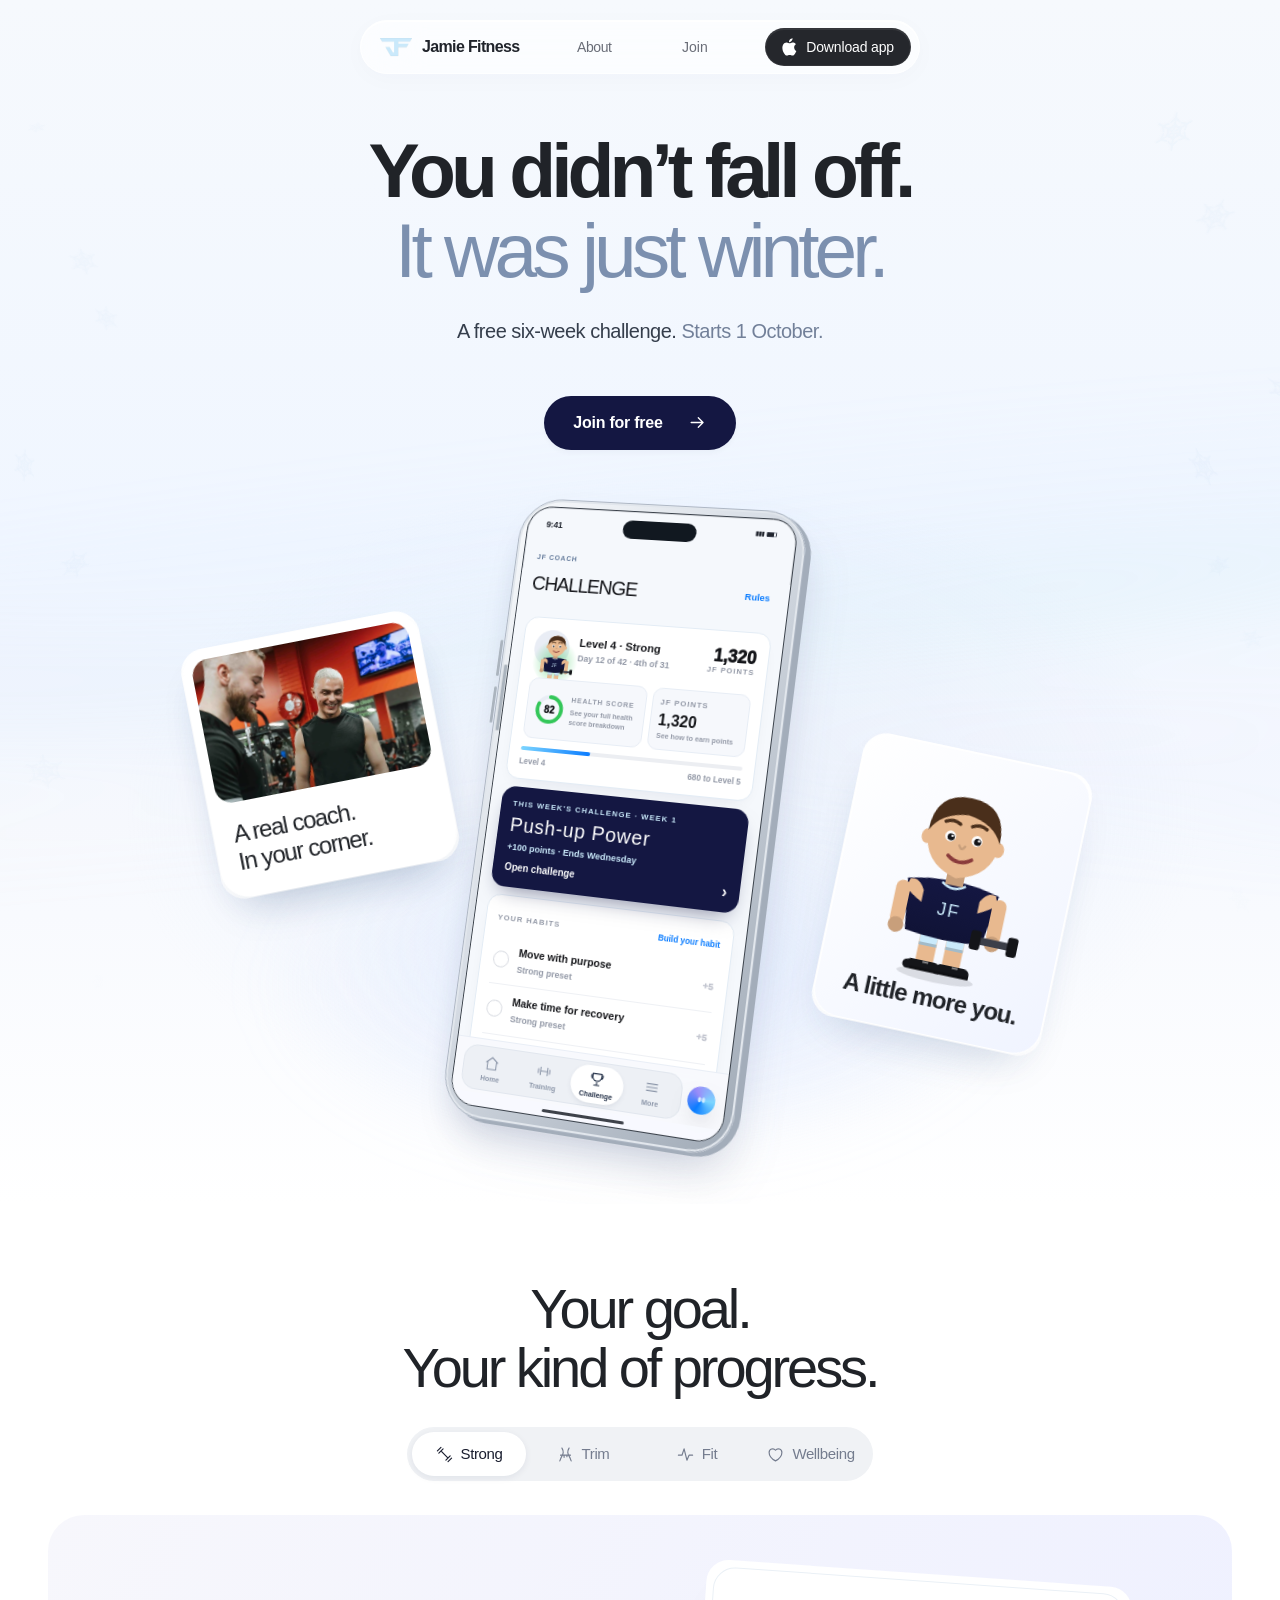
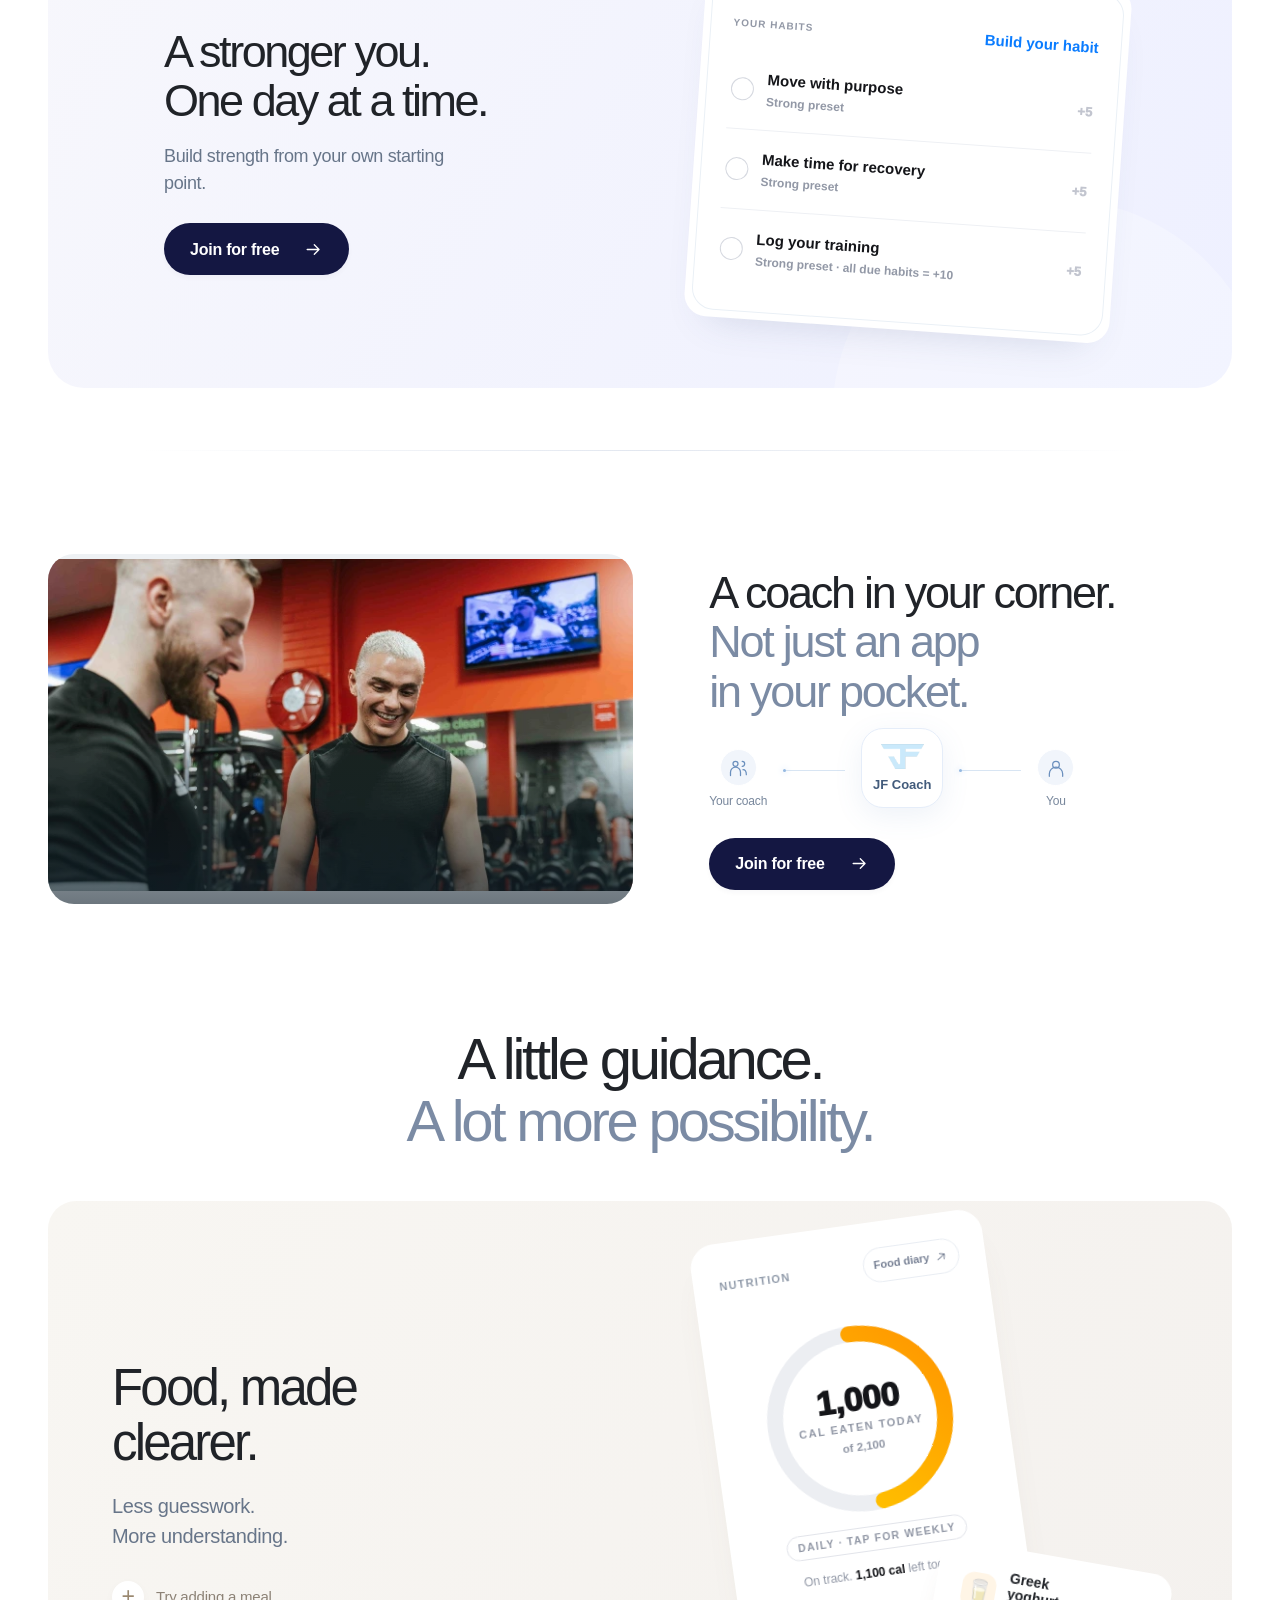
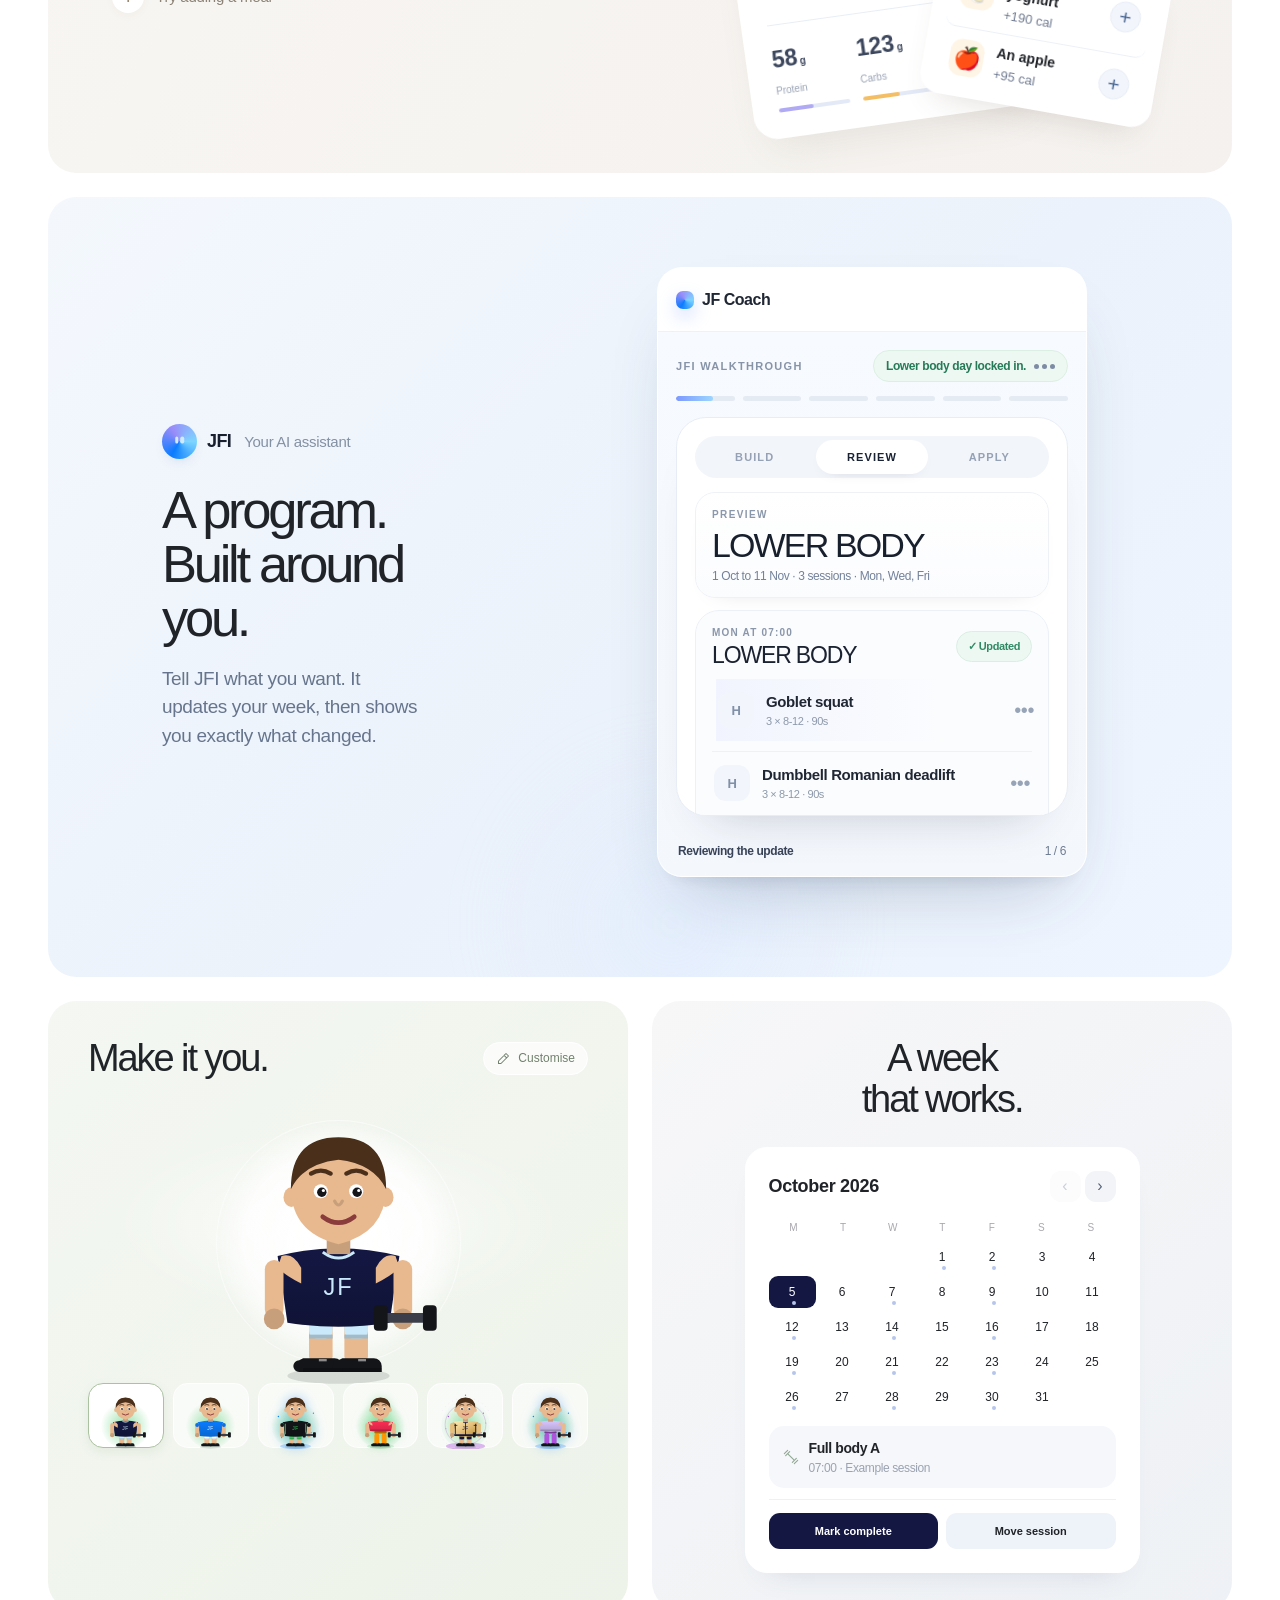
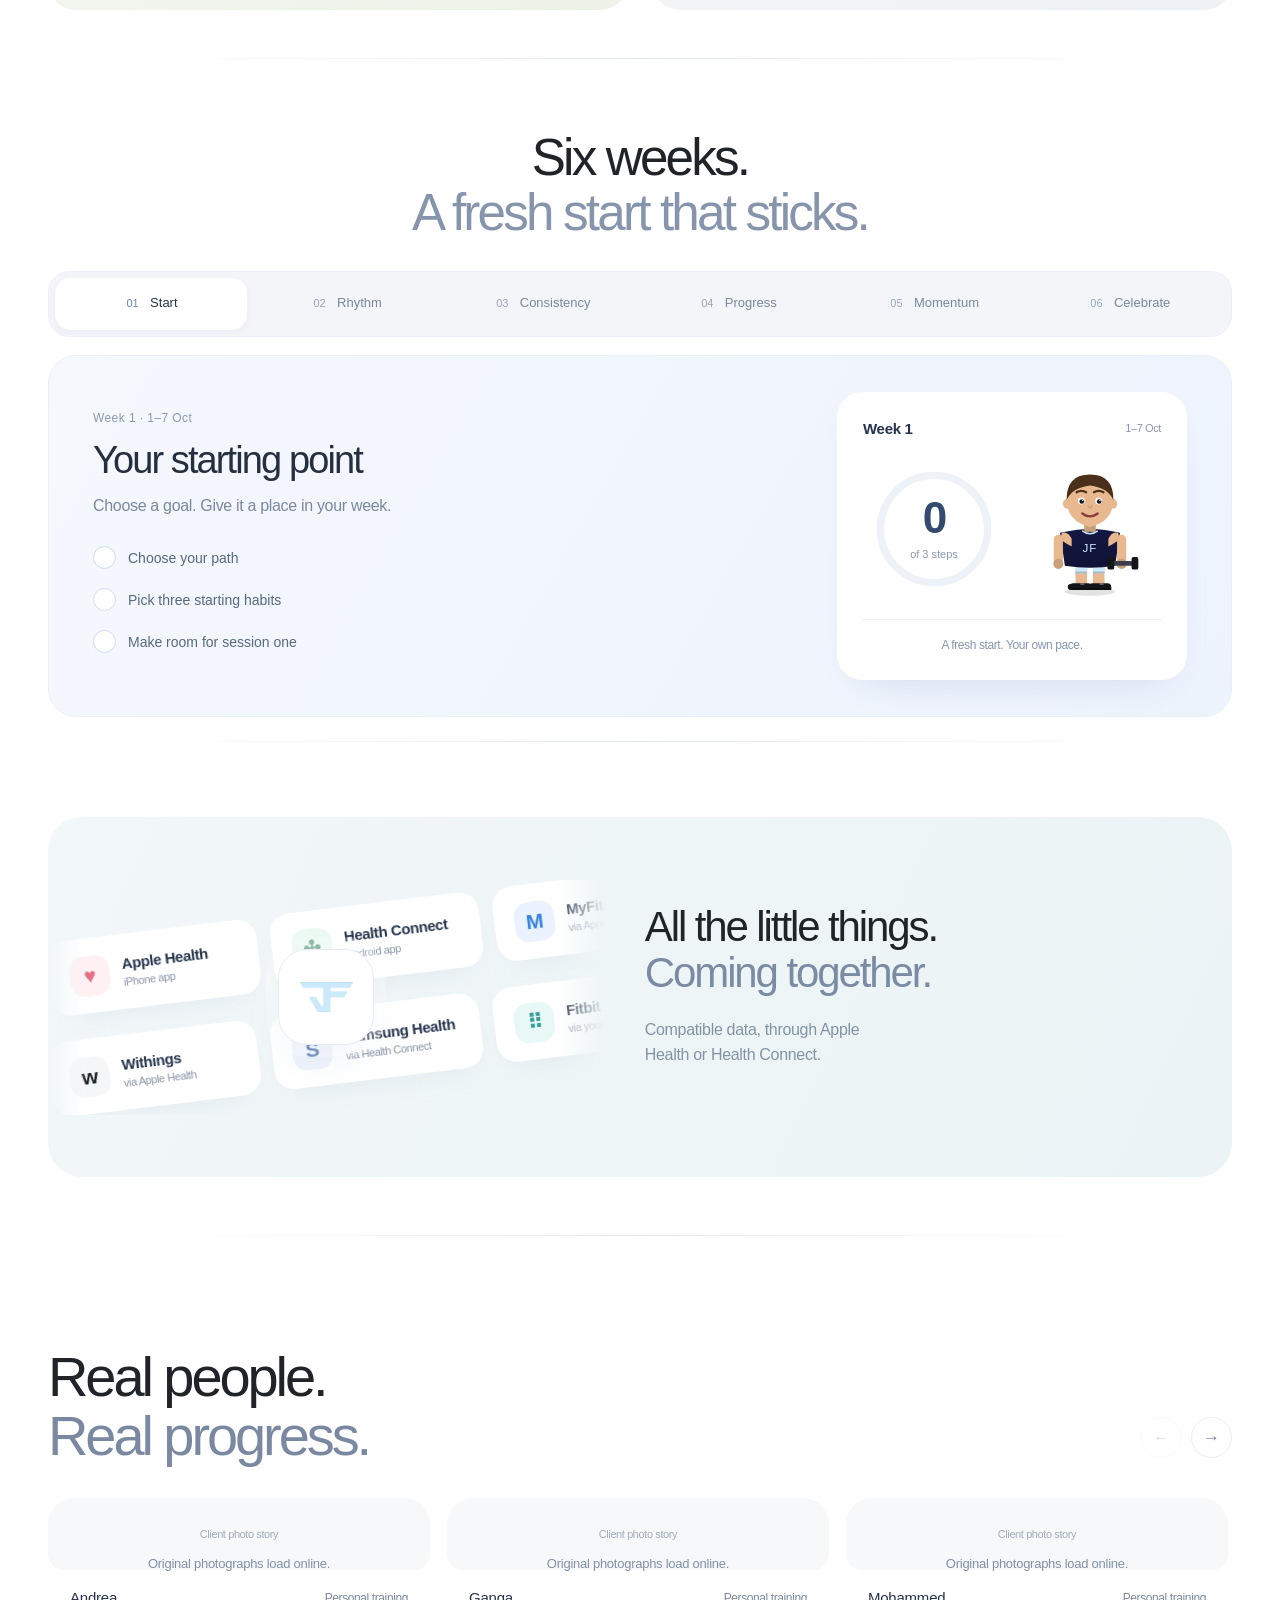
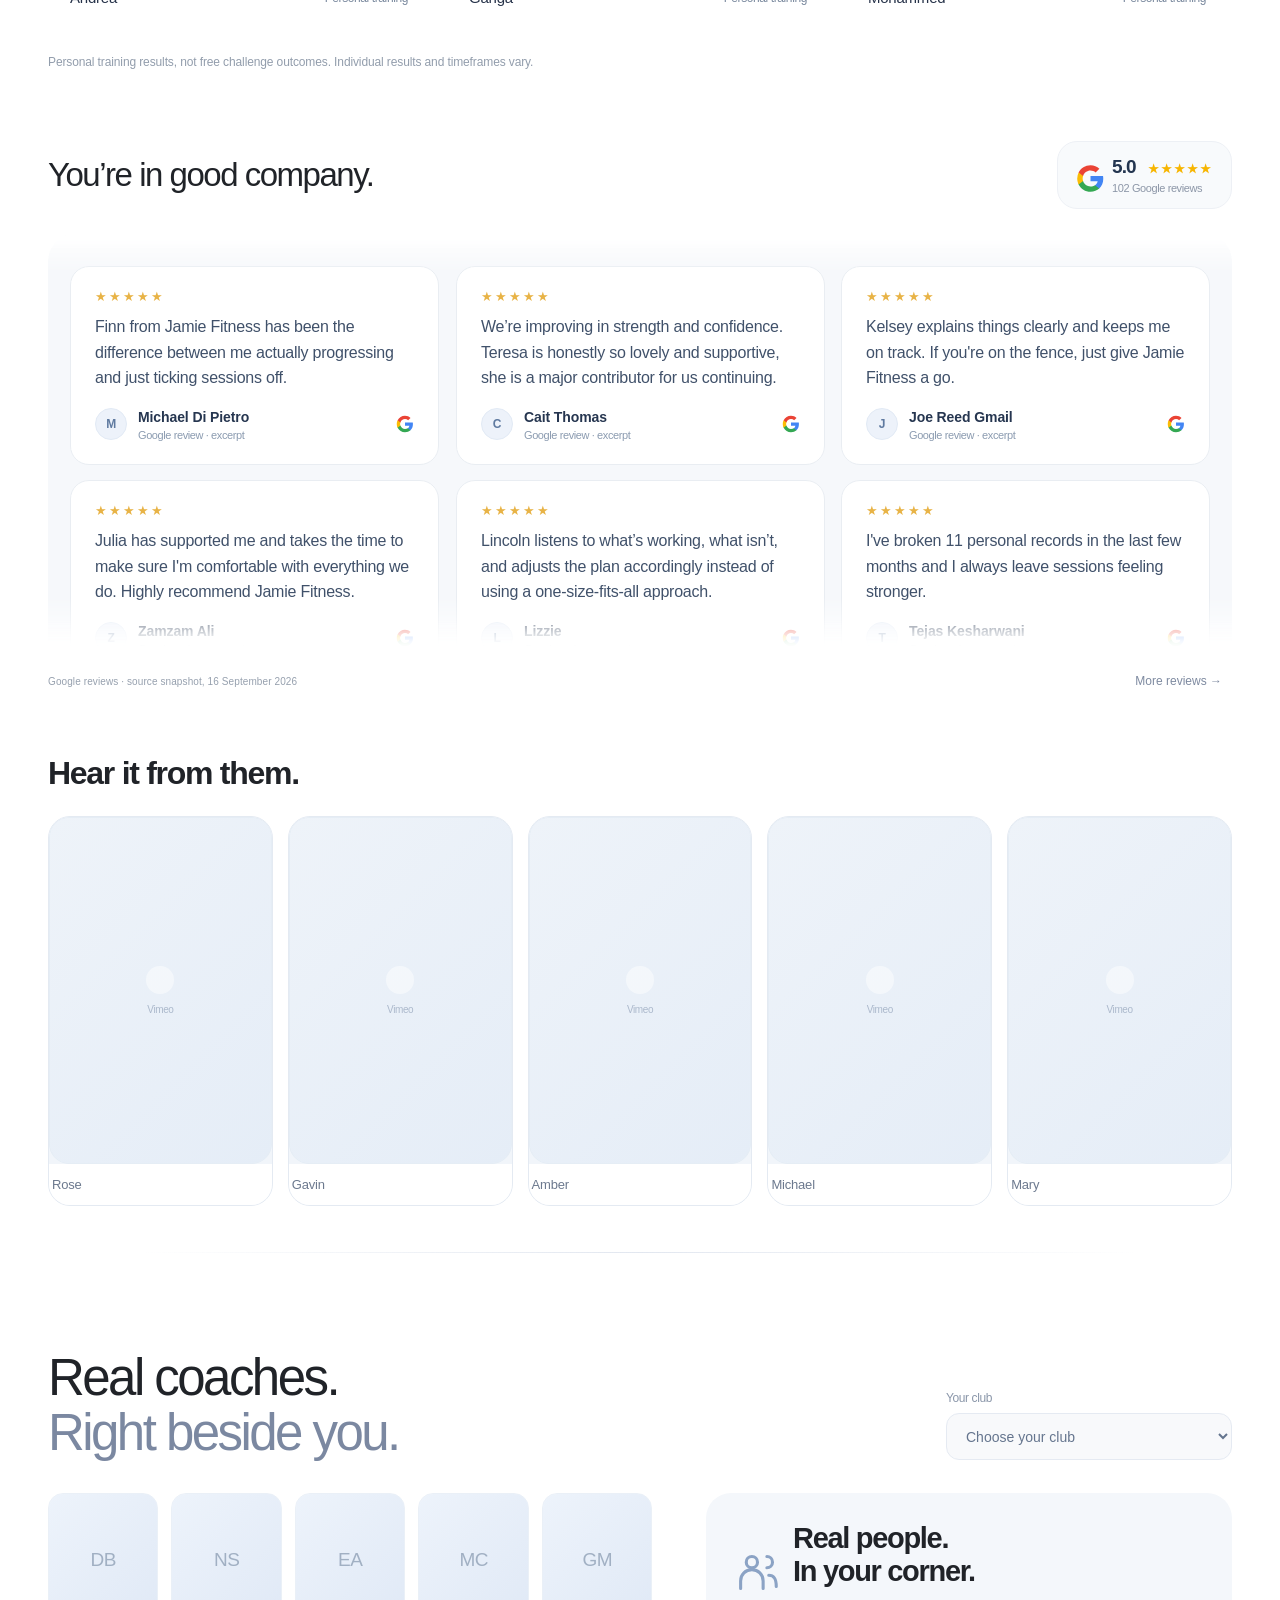
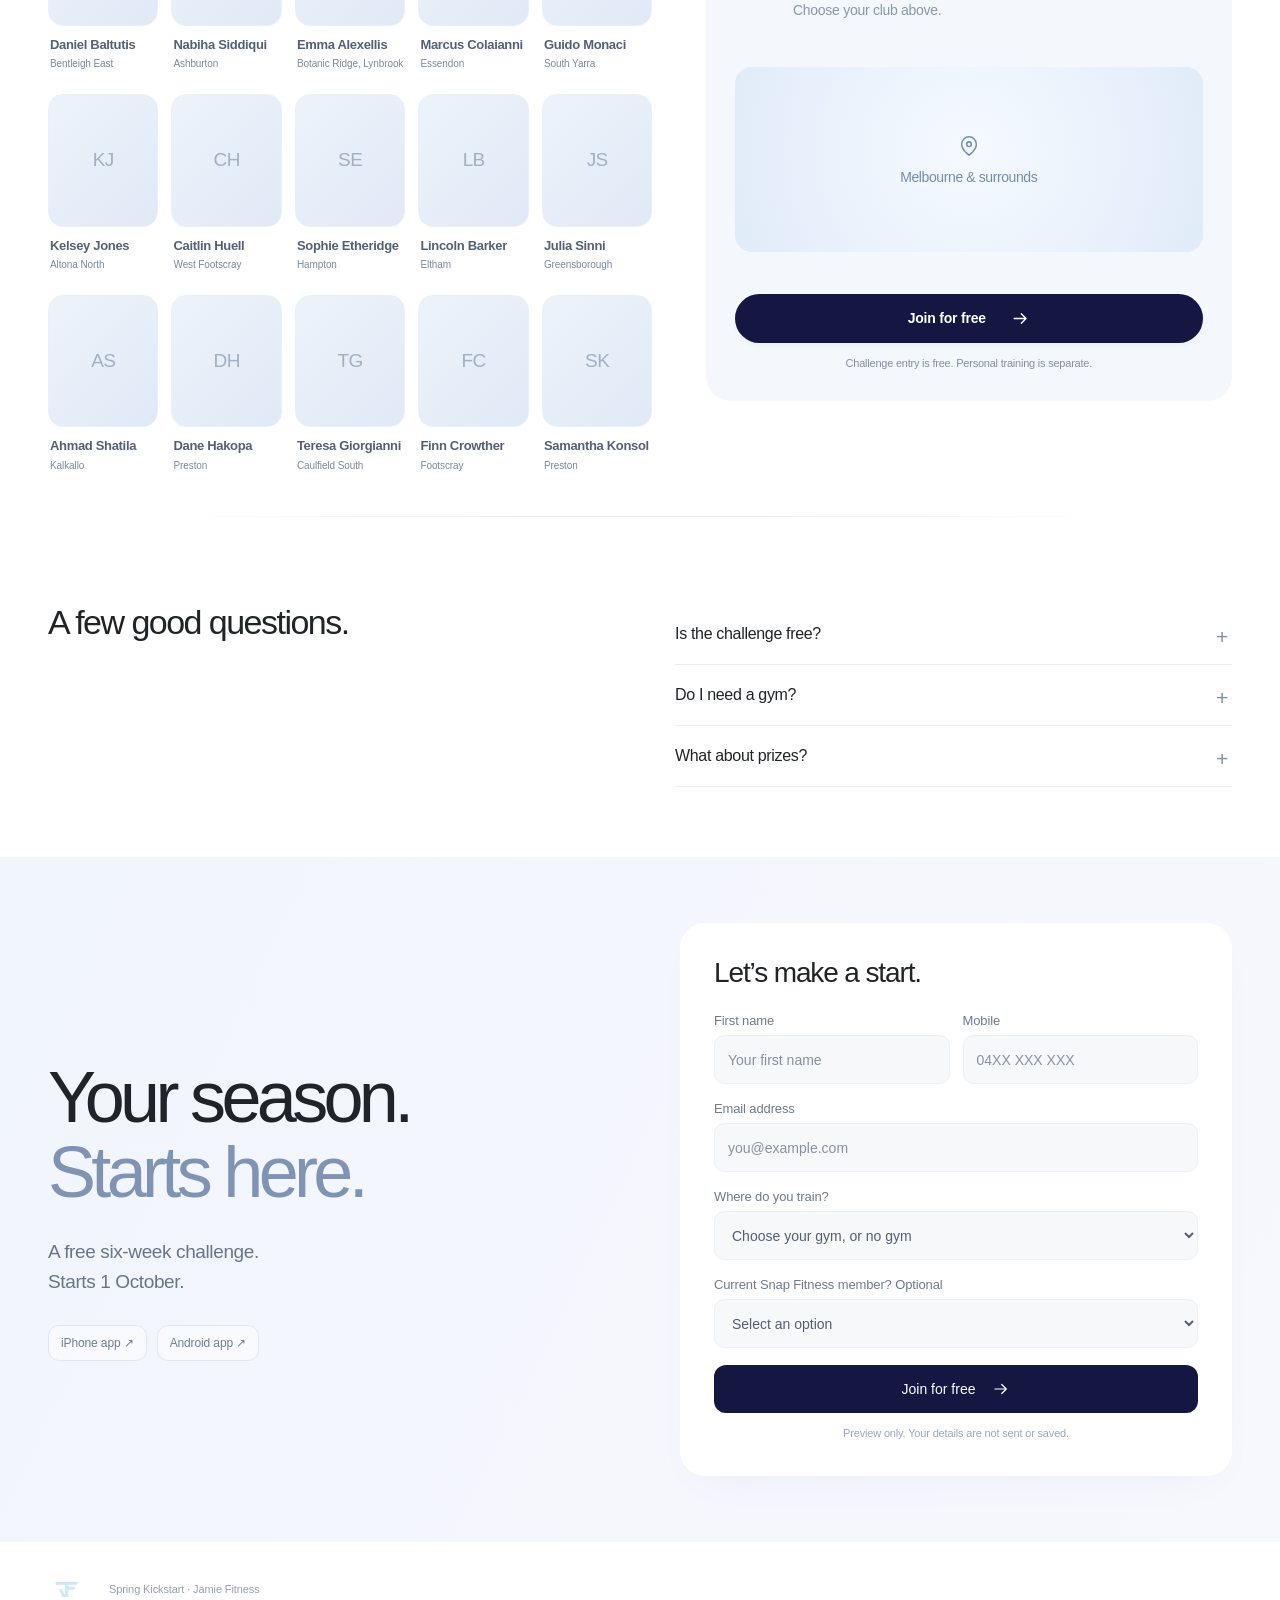
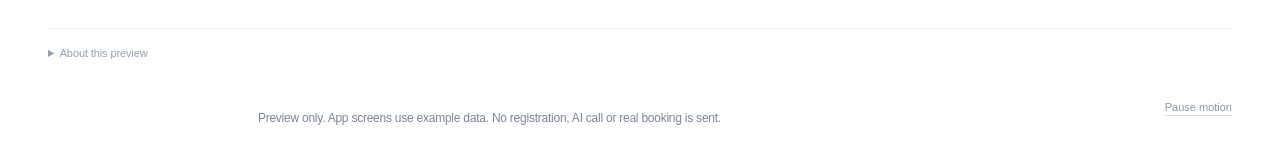
==== commit c0230e94: "Fix V2 week card overflow and consolidate conflicting journey styles" ====
--- a/spring-kickstart-v2/index.html
+++ b/spring-kickstart-v2/index.html
@@ -156,15 +156,14 @@
 .product-section{padding-bottom:66px}.feature-panel{display:grid;grid-template-columns:.9fr 1.1fr;min-height:528px;align-items:center;margin-bottom:23px}.feature-panel h3{font-size:48px}.food-panel{background:linear-gradient(140deg,#eeeffc,#e9e7fb 62%,#e0dff7)}.food-composition{position:relative;height:526px;display:flex;align-items:center;justify-content:center;perspective:1000px}.source-card{background:#fff;border:1px solid #ffffff;border-radius:26px;box-shadow:0 23px 42px -22px #4a577d35}.food-ring-card{width:307px;padding:21px 24px 23px;rotate:-4deg;margin-left:-50px;translate:0 -12px;animation:foodDrift 11s ease-in-out infinite}.food-card-top{display:flex;align-items:center;justify-content:space-between;margin-bottom:7px}.food-card-top>b{color:#8b95aa;letter-spacing:.1em;text-transform:uppercase;font-size:11px}.food-card-top .round-control{height:26px;width:26px}.food-ring-card #food-ring{pointer-events:auto}.food-macro-summary{display:grid;grid-template-columns:repeat(3,1fr);gap:13px;border-top:1px solid #e8eef6;padding-top:18px;margin-top:13px}.macro-stat strong{font-size:18px;color:#3c475d}.macro-stat>span{font-size:10px;color:#9aa3b5;display:block;margin-top:7px}.macro-stat>i{display:block;height:4px;background:#e3e9f6;border-radius:8px;margin-top:10px;overflow:hidden}.macro-stat i b{display:block;width:var(--fill);height:100%;background:#afaaf3;border-radius:inherit;transition:width .5s}.macro-stat:nth-child(2) i b{background:#f4bf64}.macro-stat:nth-child(3) i b{background:#e7a5cd}.food-log-card{position:absolute;z-index:3;right:31px;bottom:53px;width:225px;padding:9px 18px;rotate:5deg;animation:foodDrift 11s ease-in-out -5s infinite}.quick-food{display:flex;gap:10px;align-items:center;padding:15px 0;text-align:left;width:100%;border-bottom:1px solid #ecf0f7}.quick-food:last-child{border:0}.quick-food>span:nth-child(2){flex:1}.quick-food strong{font-size:12px;font-weight:650}.quick-food small{display:block;font-size:10px;color:#9aa4b7;margin-top:6px}.quick-food>i{font-style:normal;color:#a7b4ca;font-size:20px}.food-token{background:#fff5e6;border-radius:12px;display:grid;place-items:center;width:34px;height:37px;font-size:20px}.food-ring-card:focus-within,.food-ring-card:hover,.food-log-card:hover,.food-log-card:focus-within{animation-play-state:paused}.inline-food-app{position:absolute;z-index:6;inset:28px 56px;background:#f5f8fc;border-radius:26px;box-shadow:0 25px 40px -24px #43467840}.inline-food-app .app-window{height:100%}.inline-food-close{position:absolute;right:66px;top:38px;z-index:8}.food-composition[data-open=true]>.food-ring-card,.food-composition[data-open=true]>.food-log-card{opacity:0;pointer-events:none}@keyframes foodDrift{0%,100%{translate:0 -4px}50%{translate:0 6px}}
 .training-panel{background:linear-gradient(128deg,#eef6ff,#e1edff 65%,#dfeafd)}.training-composition{height:535px;position:relative;display:flex;align-items:center;justify-content:center;padding:28px 43px 29px 11px}.training-workspace{position:relative;background:#fff;border:1px solid #ffffff;border-radius:29px;width:365px;height:473px;box-shadow:0 25px 46px -26px #3c609338;rotate:2deg;overflow:hidden;display:flex;flex-direction:column}.workspace-top{display:flex;align-items:center;justify-content:space-between;gap:10px;padding:17px 16px 13px;border-bottom:1px solid #edf1f7;flex:none}.workspace-brand{display:flex;align-items:center;gap:8px;font-family:var(--a-sans);font-size:13px;font-weight:650;white-space:nowrap}.workspace-brand .icon{width:18px;height:18px;color:#6b82b5}.workspace-top jf-bubble-nav{max-width:145px;width:145px;padding:3px}.workspace-top jf-bubble-nav button{font-size:11px;padding:8px 14px}.builder-movie{position:relative;flex:1;min-height:0;background:#f5f8fc;padding:14px;overflow:hidden;display:flex;flex-direction:column}.builder-movie #jfi-frame{min-height:0;flex:1;overflow:hidden;position:relative}.builder-movie .story-source{pointer-events:none}.builder-movie .jpg-card{padding:16px!important}.builder-movie .jpg-head .jpg-lead,.builder-movie .jpg-lead{display:none}.builder-movie .jpg-head{margin-bottom:6px}.builder-movie .jpg-tile{min-height:54px!important}.builder-movie .jpg-tile b{font-size:12px!important}.builder-movie .jpg-tile small{font-size:10px!important}.builder-movie .jpg-kit{gap:6px!important}.builder-movie .jpg-tile svg{width:18px;height:18px}.builder-movie .jpg-head h2{font-size:23px!important;line-height:1.05}.builder-movie .jpg-days{gap:4px}.builder-movie .jpg-days button{font-size:11px!important;min-width:28px;min-height:38px}.builder-movie .jpg-level button{font-size:11px!important;padding:9px 2px;min-height:37px}.builder-movie .story-source>.jpg-card{margin-bottom:11px}.jfi-caption{display:flex;align-items:flex-start;gap:9px;position:relative;z-index:3;padding:11px 13px;background:#ffffffef;border:1px solid #e5edfa;border-radius:18px;margin-top:10px;min-height:57px;flex:none;font-size:12px;line-height:1.5;color:#5e7193}.jfi-small-orb{height:24px;width:24px;flex:none;border-radius:50%;display:grid;place-items:center;background:#eef3ff;color:#8697d2}.jfi-small-orb .icon{width:13px;height:13px}#jfi-line.typing:after{content:'';display:inline-block;width:2px;height:12px;background:#91a6cb;margin-left:3px;vertical-align:-2px;animation:blink .8s steps(2) infinite}@keyframes blink{to{opacity:0}}.jfi-playback{display:flex;align-items:center;gap:10px;margin-top:9px}.jfi-playback .round-control{height:26px;width:26px}.step-progress{display:flex;gap:5px;flex:1}.step-progress i{height:3px;background:#e0e8f4;border-radius:6px;flex:1;position:relative;overflow:hidden}.step-progress i:after{content:'';height:100%;position:absolute;left:0;top:0;width:var(--progress,0%);background:#9dadda;border-radius:6px}.demo-cursor{position:absolute;width:26px;height:33px;left:76%;top:98px;z-index:4;filter:drop-shadow(0 3px 4px #2c3e7440);opacity:0;pointer-events:none;transition:translate .55s var(--ease),opacity .3s}.demo-cursor .icon{width:24px;height:24px;fill:#fff;stroke:#60769c;stroke-width:1.5;rotate:-30deg}.demo-cursor:after{content:'JFI';position:absolute;left:19px;top:16px;background:#141742;color:#fff;padding:3px 5px;border-radius:7px;font-size:8px;letter-spacing:.03em}.rhythm-card{position:absolute;bottom:23px;left:2px;z-index:4;display:flex;align-items:center;gap:10px;background:#fff;border:1px solid #fff;border-radius:17px;padding:14px 19px;box-shadow:0 13px 30px -20px #4c628d60;rotate:-3deg}.rhythm-card .icon{height:18px;width:18px;color:#92a6cd}.rhythm-card strong{font-size:12px;color:#697b9d;font-weight:500}.training-panel[data-mode=build] .training-workspace{rotate:0}.training-panel[data-mode=build] .rhythm-card{display:none}#builder-live{height:100%;min-height:0;background:#f5f8fc;flex:1}.app-window{height:100%;display:flex;flex-direction:column;border-radius:24px;overflow:hidden}.app-window .device-display{height:100%;display:flex;flex-direction:column;position:relative;background:#f5f8fc;overflow:hidden}.app-window .native-status,.app-window .home-bar{display:none}.app-window .native-toolbar{height:28px}.app-window .native-brand{font-size:9px}.app-window .native-dock{padding:5px 10px}.app-window .native-tabs>button{padding:5px 2px;min-height:39px}.app-window .native-tabs .icon{width:16px;height:16px}.app-window .jfi-orb-button{width:32px;height:32px}.app-window .native-screen{padding:4px 12px 18px}.app-window .native-screen .demo-heading h2{font-size:23px!important}.app-window .native-screen .jpg-head h2{font-size:23px!important}.story-chat{display:flex;flex-direction:column;align-items:flex-start;gap:17px;padding:22px 11px;height:100%;justify-content:center}.story-chat .jfi-orb-xl{width:59px;height:59px;margin:0 0 9px;align-self:center}.story-chat .jfi-orb-xl .icon{width:25px;height:25px}.story-chat .story-bubble{border-radius:18px;background:#fff;color:#586a89;padding:13px 17px;font-size:14px;line-height:1.4;max-width:95%;box-shadow:0 5px 10px #50628105}.story-chat .story-bubble.user{align-self:flex-end;background:#141742;color:white;border-bottom-right-radius:5px}.story-plan{background:white;border:1px solid #e2eaf7;border-radius:21px;padding:18px}.story-plan>strong{display:block;font-family:var(--a-display);font-size:28px;font-weight:400;letter-spacing:.03em;line-height:1.05;margin:9px 0 17px}.story-plan>.plan-ready{display:flex;align-items:center;gap:8px;color:#609876;font-size:11px;font-weight:650}.plan-ready .icon{width:14px;height:14px}.story-plan-row{display:flex;align-items:center;gap:12px;border-top:1px solid #eef1f8;padding:14px 0}.story-plan-row>span{width:33px;height:36px;flex:none;background:#f2f5fb;border-radius:10px;display:grid;place-items:center;font-size:10px;color:#7b8ba6}.story-plan-row b{display:block;font-size:13px}.story-plan-row small{display:block;font-size:11px;color:#a2acc0;margin-top:5px}.story-plan-row>.icon{margin-left:auto;width:15px;color:#8cbba1}
 .paired-panels{display:grid;grid-template-columns:1fr 1fr;gap:23px}.paired-panels>article{min-height:432px;padding:33px 30px 28px;text-align:center}.paired-panels h3{font-size:34px;line-height:1.1}.avatar-panel{background:linear-gradient(145deg,#eff7ed,#e6f0e2)}.avatar-portrait{height:252px;display:grid;place-items:center;position:relative;margin-top:6px}.avatar-halo{position:absolute;width:208px;height:208px;top:20px;border-radius:50%;background:radial-gradient(ellipse,#fff9,transparent 70%);border:1px solid #ffffff88;animation:avatarAura 9s ease-in-out infinite}.avatar-portrait #large-avatar{position:relative;z-index:2;display:grid;place-items:center;height:240px}.avatar-presets{display:flex;justify-content:center;gap:11px;position:relative}.avatar-presets>button{border-radius:50%;width:35px;height:35px;border:1px solid #cedbcc66;display:grid;place-items:center;padding:7px;background:#ffffff70}.avatar-presets span{display:block;width:20px;height:20px;border-radius:50%}.avatar-presets [aria-pressed=true]{border-color:#657c79;background:white;box-shadow:0 3px 8px #4c775512}.avatar-presets .icon{width:14px;height:14px;color:#829883}.avatar-inline{position:absolute;inset:14px;z-index:5;text-align:left;background:#f5f8fc;border-radius:25px;box-shadow:0 18px 27px -20px #5b7b5e33;overflow:hidden}.avatar-close{position:absolute;top:21px;right:24px;z-index:7}.avatar-inline .native-toolbar{height:30px}.avatar-inline .native-screen .demo-heading{display:none}.avatar-inline .jf-av-stage{min-height:180px;height:185px!important;margin-top:0}.avatar-inline .jf-av-stage svg{height:161px!important}.avatar-inline .jf-av-stage-tools{top:6px}.avatar-inline .jf-av-groups{margin-top:10px!important}.avatar-inline .jf-av-groups button{min-height:34px!important;font-size:12px!important}.avatar-inline .jf-av-parts button{font-size:11px!important}.avatar-inline .jf-av-stage-tools button{font-size:10px!important}.avatar-inline .native-dock{display:none}.avatar-panel[data-editing=true]>.avatar-home{opacity:0;pointer-events:none}.calendar-panel{background:linear-gradient(145deg,#f8f2eb,#f0e7d9)}.calendar-preview{width:min(362px,100%);background:white;border-radius:22px;padding:22px;margin:26px auto 0;rotate:-2deg;box-shadow:0 20px 32px -24px #89704c48;text-align:left}.calendar-heading{display:flex;align-items:center;justify-content:space-between}.calendar-heading strong{font-size:17px;font-weight:550;letter-spacing:-.035em}.calendar-heading>.icon{width:18px;color:#a5a0a0}.calendar-weekdays{display:grid;grid-template-columns:repeat(7,1fr);text-align:center;font-size:10px;color:#aaa8ae;margin:20px 0 8px}.calendar-grid{display:grid;grid-template-columns:repeat(7,1fr);gap:3px}.calendar-grid>button{height:31px;border-radius:10px;font-size:11px;position:relative}.calendar-grid>button:hover{background:#f4f5f9}.calendar-grid>button.chosen{background:#141742;color:white}.calendar-grid>button.has-workout:after{content:'';position:absolute;bottom:4px;left:50%;width:3px;height:3px;border-radius:50%;background:#b5c5eb}.calendar-selected{display:flex;align-items:center;gap:10px;margin-top:17px;padding-top:15px;border-top:1px solid #eef0f5}.calendar-selected .icon{width:16px;height:16px;color:#90a894}.calendar-selected>div{flex:1}.calendar-selected strong{font-size:12px;display:block;line-height:1.3}.calendar-selected small{font-size:10px;color:#9aa2b1;display:block;margin-top:4px}.calendar-selected button{font-size:11px;color:#607da9;padding:6px 8px;border-radius:9px;background:#f3f6fb}@keyframes avatarAura{0%,100%{scale:.98;opacity:.8}50%{scale:1.05;opacity:.4}}
-.film-section{display:grid;grid-template-columns:.65fr 1.35fr;gap:0;align-items:center;background:linear-gradient(125deg,#f4f7ff,#eaf0fa);border-radius:32px;overflow:hidden;min-height:385px}.film-copy{padding:42px 0 42px 48px}.film-copy h2{font-size:44px;line-height:1.1}.film-copy h2 span{color:#8396b4}.film-copy .join-button{margin-top:28px}.film-stage{position:relative;align-self:stretch;display:grid;place-items:center;overflow:hidden}.film-stage video{width:100%;height:100%;object-fit:cover;display:block;min-height:385px;max-height:430px}.film-play{position:absolute;right:21px;bottom:21px;width:34px;height:34px;background:#ffffffa8;border-color:#fff;backdrop-filter:blur(10px)}
-.journey-section>h2{text-align:center}.week-tabs{display:grid;grid-template-columns:repeat(6,1fr);gap:6px;margin-top:35px;border-bottom:1px solid #e9edf4}.week-tabs button{padding:12px 4px 19px;display:flex;flex-direction:column;align-items:center;gap:11px;font-size:12px;color:#929bad;position:relative}.week-tabs button b{width:32px;height:32px;border-radius:50%;display:grid;place-items:center;font-size:11px;border:1px solid #e8edf6;background:#f8faff;font-weight:500;transition:background .3s,color .3s}.week-tabs button[aria-selected=true]{color:#141742}.week-tabs button[aria-selected=true]:after{position:absolute;content:'';bottom:-1px;height:2px;background:#141742;width:70%}.week-tabs button[aria-selected=true] b{background:#141742;border-color:#141742;color:#fff}.week-detail{text-align:center;padding:25px 20px 0;min-height:115px}.week-detail h3{font-size:28px;letter-spacing:-.04em}.week-detail p{font-size:16px;color:#8792a6;margin-top:12px;line-height:1.65}.join-section{text-align:center;padding:73px 20px 65px;background:radial-gradient(ellipse at 50% 80%,#dbe8fd,#f2f7ff 65%,#f8fbff)}.join-section h2{font-size:68px;margin:22px 0 27px;letter-spacing:-.06em}.join-section p{font-size:13px;color:#8393ad;margin-top:16px}footer{display:flex;align-items:center;gap:19px;flex-wrap:wrap;padding:31px 0!important;color:#8592a8;font-size:11px}.footer-logo{background:#141742;border-radius:8px;width:37px;height:29px;padding:7px}.footer-controls{display:flex;gap:20px;margin-left:auto}.footer-controls button{display:flex;align-items:center;gap:6px;font-size:11px;color:#8795ab}.footer-controls .icon{width:12px;height:12px}.preview-details{width:100%;border-top:1px solid #eef1f5;padding-top:15px;line-height:1.7}.preview-details summary{cursor:pointer;width:max-content;font-size:11px}.preview-details p{max-width:850px;font-size:12px;margin-top:13px;color:#77869b}.original-avatar svg,#hero-avatar svg,#large-avatar svg{overflow:visible}
+.film-section{display:grid;grid-template-columns:.65fr 1.35fr;gap:0;align-items:center;background:linear-gradient(125deg,#f4f7ff,#eaf0fa);border-radius:32px;overflow:hidden;min-height:385px}.film-copy{padding:42px 0 42px 48px}.film-copy h2{font-size:44px;line-height:1.1}.film-copy h2 span{color:#8396b4}.film-copy .join-button{margin-top:28px}.film-stage{position:relative;align-self:stretch;display:grid;place-items:center;overflow:hidden}.film-stage video{width:100%;height:100%;object-fit:cover;display:block;min-height:385px;max-height:430px}.film-play{position:absolute;right:21px;bottom:21px;width:34px;height:34px;background:#ffffffa8;border-color:#fff;backdrop-filter:blur(10px)}.join-section{text-align:center;padding:73px 20px 65px;background:radial-gradient(ellipse at 50% 80%,#dbe8fd,#f2f7ff 65%,#f8fbff)}.join-section h2{font-size:68px;margin:22px 0 27px;letter-spacing:-.06em}.join-section p{font-size:13px;color:#8393ad;margin-top:16px}footer{display:flex;align-items:center;gap:19px;flex-wrap:wrap;padding:31px 0!important;color:#8592a8;font-size:11px}.footer-logo{background:#141742;border-radius:8px;width:37px;height:29px;padding:7px}.footer-controls{display:flex;gap:20px;margin-left:auto}.footer-controls button{display:flex;align-items:center;gap:6px;font-size:11px;color:#8795ab}.footer-controls .icon{width:12px;height:12px}.preview-details{width:100%;border-top:1px solid #eef1f5;padding-top:15px;line-height:1.7}.preview-details summary{cursor:pointer;width:max-content;font-size:11px}.preview-details p{max-width:850px;font-size:12px;margin-top:13px;color:#77869b}.original-avatar svg,#hero-avatar svg,#large-avatar svg{overflow:visible}
 /* The only document-level dialog is registration. */
 #join-sheet{border:0;border-radius:31px;padding:0;background:white;width:min(465px,calc(100vw - 24px));max-height:calc(100svh - 30px);overflow:auto;scrollbar-width:none;box-shadow:0 30px 80px #26385330}#join-sheet::backdrop{background:#26365355;backdrop-filter:blur(11px);-webkit-backdrop-filter:blur(11px)}#join-sheet[open]{animation:sheetEnter .35s var(--ease)}@keyframes sheetEnter{from{opacity:0;translate:0 22px;scale:.975}to{opacity:1;translate:0 0;scale:1}}.has-join-sheet{overflow:hidden}.join-sheet-top{display:flex;align-items:center;justify-content:space-between;padding:20px 25px 0}.join-sheet-top>span{font-size:10px;letter-spacing:.14em;color:#929db0;font-weight:650}.registration{padding:23px 30px 28px}.registration h3{font-size:32px;line-height:1.06;margin-bottom:25px}.registration .registration-goal{display:none}.registration label{font-size:12px;color:#75839b;display:block;margin-bottom:17px}.registration input,.registration select{width:100%;min-width:0;min-height:48px;border:1px solid #e1e7f1;background:#f7f9fd;border-radius:13px;color:#405373;padding:10px 12px;font-size:14px;margin-top:7px}.registration input::placeholder{color:#a9b2c1}.field-row{display:grid;grid-template-columns:1fr 1fr;gap:12px}.registration .button{width:100%;margin-top:8px;padding:15px 20px;display:flex;justify-content:center;align-items:center;gap:17px;background:#141742;color:white;border-radius:999px;font-size:14px;font-weight:650;min-height:49px}.registration .button .icon{width:18px;height:18px}.form-fine{margin-top:15px;font-size:11px;line-height:1.7;text-align:center;color:#8e9caf}.field-error{color:#ad5465;font-size:11px;display:block;margin-top:6px}.registration [aria-invalid=true]{border-color:#c7737d}.form-status{padding:13px;font-size:13px;line-height:1.6;border-radius:13px;background:#eff6f2;color:#4f7c65;margin-top:17px}.is-paused *, .is-paused *:before,.is-paused *:after{animation-play-state:paused!important}.in-view{animation:reveal .75s var(--ease) both}@keyframes reveal{from{opacity:.5;transform:translateY(15px)}to{opacity:1;transform:translateY(0)}}
 @media(min-width:1550px){.hero-stage{height:771px}.hero-phone-wrap{width:348px}.hero-satellite.left-scene{right:calc(50% + 234px)}.hero-satellite.right-scene{left:calc(50% + 231px)}}
 @media(max-width:1100px){.wrap{width:calc(100% - 56px)}.hero-stage{height:710px}.hero-phone-wrap{width:319px}.hero-satellite{width:238px}.hero-satellite.left-scene{right:calc(50% + 169px)}.hero-satellite.right-scene{left:calc(50% + 169px);width:206px}.hero-satellite .photo-card img{height:185px}.photo-card figcaption{font-size:22px}.avatar-flyout #hero-avatar{height:191px}.avatar-flyout svg{width:160px}.section-copy{padding:37px}.feature-panel h3{font-size:41px}.food-log-card{right:12px;width:199px}.food-ring-card{width:283px;padding:18px;margin-left:-34px}.food-composition{height:517px}.path-content h3{font-size:38px}.path-art{padding:23px}.coaching-section{gap:35px}.coach-copy h2{font-size:36px}.coaching-photo img{height:357px}.training-composition{padding-inline:3px 22px}.training-workspace{width:335px}.rhythm-card{left:0}.film-copy h2{font-size:37px}.film-copy{padding-left:37px}.film-stage video{min-height:355px}.film-section{min-height:355px}}
 @media(max-width:850px){#header{padding-inline:19px}.floating-nav{gap:14px;padding-left:12px;border-radius:23px}.floating-nav jf-bubble-nav{flex-basis:375px}.floating-nav jf-bubble-nav>a{font-size:12px;padding-inline:13px}.floating-nav .join-button{font-size:12px;padding-inline:16px}.brand-mark{width:53px}.brand-mark img{width:36px}.hero-satellite{width:198px;top:194px}.hero-satellite.left-scene{right:calc(50% + 154px)}.hero-satellite.right-scene{left:calc(50% + 157px);width:178px;top:228px}.photo-card img{height:164px!important}.photo-card figcaption{padding:16px 8px;font-size:19px}.avatar-flyout{padding:5px 10px 23px}.avatar-flyout #hero-avatar{height:174px}.avatar-flyout svg{width:135px}.avatar-flyout strong{font-size:18px}.compact-flyout{padding:20px}.mini-cal-ring{width:143px;height:143px}.macro-orbit{gap:10px}.macro-orbit b{font-size:18px}.hero-phone-wrap{width:305px}.hero-stage{height:683px}.hero-copy h1{font-size:62px}.feature-panel{grid-template-columns:.85fr 1.15fr}.section-copy{padding:28px}.feature-panel h3{font-size:35px}.section-copy p{font-size:16px}.join-button{font-size:12px;gap:12px;padding:12px 17px}.path-content{min-height:378px}.path-content h3{font-size:33px}.path-content p{font-size:16px}.path-tabs{width:100%;max-width:600px}.path-tabs>button{padding-inline:13px!important;font-size:14px!important}.food-ring-card{width:254px;margin-left:2px}.food-ring-card #food-ring{scale:.92;margin-block:-7px}.food-log-card{bottom:16px;right:15px;width:201px}.training-workspace{width:306px}.workspace-top{padding:15px 12px}.workspace-top jf-bubble-nav{width:123px}.workspace-top jf-bubble-nav button{padding-inline:10px}.workspace-brand{font-size:12px}.training-composition{padding:27px 16px 27px 0;height:527px}.builder-movie{padding:12px}.builder-movie .jpg-card{padding:12px!important}.builder-movie .jpg-tile b{font-size:11px!important}.builder-movie .jpg-tile small{font-size:10px!important}.builder-movie .jpg-tile{padding:8px 9px!important;column-gap:6px!important;grid-template-columns:20px 1fr!important}.builder-movie .jpg-tile.wide{grid-column:span 2}.builder-movie .jpg-level button{font-size:10px!important}.jfi-caption{font-size:11px;padding:11px}.coaching-section{gap:29px}.coaching-photo img{height:352px}.coach-copy h2{font-size:31px}.paired-panels>article{padding:28px 22px 25px}.paired-panels h3{font-size:29px}.calendar-preview{padding:20px 16px}.calendar-heading strong{font-size:15px}.film-copy{padding-left:29px}.film-copy h2{font-size:32px}}
-@media(max-width:650px){html{scroll-padding-top:86px}.wrap{width:calc(100% - 34px)}.section{padding-block:59px}#header,#header.scrolled{top:11px;padding-inline:12px}.floating-nav{min-height:62px;padding:8px 9px 8px 11px;gap:8px;border-radius:22px}.brand-mark{width:45px;height:40px;border-radius:13px}.brand-mark img{width:31px}.floating-nav #site-nav{display:none}.floating-nav .join-button{margin-left:auto;min-height:41px;font-size:13px;padding-inline:17px}.cm-hero{padding-top:109px;padding-bottom:12px}.launch-label{font-size:11px}.hero-copy h1{font-size:clamp(38px,10vw,55px);margin-top:20px;line-height:1.04;letter-spacing:-.065em}.hero-copy>p{font-size:15px;max-width:290px;margin:18px auto 0;line-height:1.55}.hero-copy>.join-button{margin-top:22px}.join-button.large{font-size:14px;min-height:49px;padding-inline:22px}.hero-stage{height:669px;margin-top:31px;width:100%}.hero-phone-wrap{width:293px}.hero-satellite{display:none}.hero-playback{margin-top:-4px}.native-status{height:42px;padding:14px 19px 0;font-size:10px}.dynamic-island{height:21px;width:83px}.native-toolbar{height:30px}.native-screen{padding:0 10px 16px}.native-screen .demo-heading h2{font-size:24px!important}.native-screen .jf-ch-hero .who>b{font-size:12px}.native-screen .jf-ch-two .n{padding:10px 8px}.native-screen .jf-ch-two .n span{font-size:10px}.native-screen .mc{padding:14px}.native-screen .jf-ch-two .n small{font-size:8px}.native-dock{padding:6px 6px 1px;gap:4px}.native-tabs{gap:0;padding:2px;border-radius:17px}.native-tabs>button{padding:6px 1px 5px;border-radius:14px}.native-tabs>button .icon{width:16px;height:16px}.native-tabs>button span{font-size:7px}.jfi-orb-button{width:34px;height:34px}.iphone{border-radius:43px;padding:7px}.iphone .device-display{border-radius:37px}.home-bar{height:14px}.aurora-field{top:290px}.hero-copy .join-button .icon{width:15px}.path-section{padding-top:45px}.path-section h2{font-size:38px;margin-bottom:26px}.path-tabs{min-height:53px;margin-bottom:17px;padding:4px!important;gap:0}.path-tabs>button{padding:13px 8px!important;font-size:12px!important;gap:6px}.path-tabs .icon{height:15px;width:15px}.path-tabs>button:last-child{font-size:11px!important}.path-content{display:block;min-height:0;border-radius:25px}.section-copy{padding:29px 27px 8px}.path-content h3{font-size:34px;line-height:1.08}.path-content p{font-size:16px;line-height:1.55;margin-top:16px}.section-copy>.join-button{margin-top:21px}.path-art{padding:26px 22px 27px}.path-card{max-width:375px;rotate:1deg}.path-card .jf-ch-card-heading>span{font-size:10px!important}.path-card .task b{font-size:14px!important}.path-card .task small{font-size:11px!important}.path-card .task{padding-block:14px!important}.coaching-section{display:flex;flex-direction:column;gap:27px;padding:0 0 0;align-items:stretch}.coaching-photo{border-radius:25px}.coaching-photo img{height:265px;object-position:center}.coach-copy{padding:0 10px}.coach-copy h2{font-size:36px;line-height:1.11;max-width:360px}.coach-copy h2 span br{display:none}.coach-copy .join-button{font-size:13px}.support-flow{margin:24px 0 28px;max-width:335px}.section-title{font-size:37px;line-height:1.08;margin-bottom:27px}.feature-panel{display:block;min-height:0;border-radius:26px;margin-bottom:19px}.feature-panel h3{font-size:38px;max-width:315px}.feature-panel .section-copy{padding:30px 28px 0}.feature-panel .section-copy p{font-size:16px;margin-top:16px}.feature-panel .section-copy>.join-button{font-size:13px;min-height:43px;padding:11px 18px;margin-top:19px}.food-composition{height:565px;display:block}.food-ring-card{position:absolute;top:31px;left:50%;width:266px;margin-left:-133px;rotate:-3deg;padding:18px 19px 20px;animation:none}.food-ring-card #food-ring{scale:.94;margin-block:-4px}.food-log-card{width:calc(100% - 44px);left:22px;right:22px;bottom:25px;padding:7px 14px;rotate:2deg;animation:none}.food-log-card #food-quick-add{display:grid;grid-template-columns:1fr 1fr;gap:13px}.food-log-card .quick-food{border:0;padding:13px 0;gap:6px}.food-log-card .food-token{width:26px;height:28px;font-size:17px}.food-log-card .quick-food strong{font-size:11px}.food-log-card .quick-food small{font-size:10px}.food-log-card .quick-food i{font-size:17px}.inline-food-app{inset:23px 20px}.inline-food-close{right:28px;top:31px}.training-composition{height:524px;padding:26px 20px 24px}.training-workspace{width:100%;max-width:370px;height:470px;rotate:1.5deg}.workspace-top{padding:16px 16px 12px}.workspace-brand{font-size:13px}.workspace-top jf-bubble-nav{width:135px}.workspace-top jf-bubble-nav button{font-size:12px}.builder-movie{padding:13px}.builder-movie .jpg-tile b{font-size:12px!important}.builder-movie .jpg-tile small{font-size:10px!important}.builder-movie .jpg-tile{grid-template-columns:23px 1fr!important;column-gap:7px!important}.rhythm-card{display:none}.jfi-caption{font-size:12px}.paired-panels{display:block}.paired-panels>article{min-height:415px;margin-top:19px;padding:29px 24px 24px;border-radius:26px}.paired-panels h3{font-size:33px}.avatar-portrait{height:247px}.avatar-inline{inset:12px}.avatar-panel[data-editing=true]{min-height:545px}.avatar-inline .jf-av-stage{height:185px!important}.calendar-preview{max-width:360px;margin-top:24px;padding:22px 18px}.calendar-grid button{height:32px;font-size:12px}.calendar-heading strong{font-size:17px}.calendar-selected strong{font-size:12px}.calendar-selected small{font-size:10px}.paired-panels>.calendar-panel{min-height:426px}.product-section{padding-bottom:39px}.film-section{display:block;border-radius:26px;min-height:0}.film-copy{padding:30px 28px 0}.film-copy h2{font-size:37px}.film-copy .join-button{margin-top:22px;font-size:13px}.film-stage{height:297px;margin-top:4px}.film-stage video{min-height:0;height:100%;width:100%;object-fit:cover}.film-play{right:17px;bottom:17px}.journey-section h2{font-size:37px}.week-tabs{margin-top:26px;gap:1px}.week-tabs button{font-size:8.5px;gap:11px;padding:11px 0 15px}.week-tabs b{width:29px!important;height:29px!important;font-size:10px!important}.week-detail{padding:24px 4px 0;min-height:100px}.week-detail h3{font-size:25px;line-height:1.2}.week-detail p{font-size:14px;line-height:1.6;margin-top:10px}.join-section{padding:58px 0 50px}.join-section h2{font-size:60px;line-height:1.03;margin-block:20px 24px}.join-section p{font-size:12px;margin-top:16px}footer{gap:12px;padding-block:26px!important}.footer-controls{width:100%;gap:20px;margin-left:0;margin-top:6px}.footer-controls button{font-size:11px}.registration{padding:21px 25px 26px}.registration h3{font-size:30px}.registration input,.registration select{font-size:16px}.field-row{grid-template-columns:1fr;gap:0}.join-sheet-top{padding:18px 23px 0}#join-sheet{border-radius:27px}.flow-node{font-size:11px}.round-control,.motion-round{touch-action:manipulation}}
-@media(max-width:359px){.hero-phone-wrap{width:274px}.hero-stage{height:623px}.wrap{width:calc(100% - 28px)}.hero-copy h1{font-size:37px}.section-copy,.feature-panel .section-copy{padding-inline:23px}.path-art{padding-inline:18px}.path-tabs>button{font-size:10px!important;padding-inline:6px!important;gap:4px}.path-tabs>button:last-child{font-size:9px!important}.path-tabs .icon{width:13px;height:13px}.path-content h3{font-size:31px}.feature-panel h3{font-size:34px}.training-composition{padding-inline:16px}.workspace-top{padding-inline:11px}.workspace-top jf-bubble-nav{width:121px}.workspace-brand{font-size:12px}.builder-movie .jpg-tile small{font-size:9px!important}.builder-movie .jpg-tile b{font-size:11px!important}.food-ring-card{width:248px;margin-left:-124px}.food-log-card .food-token{display:none}.coach-copy h2{font-size:33px}.paired-panels>article{padding-inline:19px}.calendar-preview{padding-inline:15px}.week-tabs button{font-size:8px}.film-copy{padding-inline:24px}}
+@media(max-width:650px){html{scroll-padding-top:86px}.wrap{width:calc(100% - 34px)}.section{padding-block:59px}#header,#header.scrolled{top:11px;padding-inline:12px}.floating-nav{min-height:62px;padding:8px 9px 8px 11px;gap:8px;border-radius:22px}.brand-mark{width:45px;height:40px;border-radius:13px}.brand-mark img{width:31px}.floating-nav #site-nav{display:none}.floating-nav .join-button{margin-left:auto;min-height:41px;font-size:13px;padding-inline:17px}.cm-hero{padding-top:109px;padding-bottom:12px}.launch-label{font-size:11px}.hero-copy h1{font-size:clamp(38px,10vw,55px);margin-top:20px;line-height:1.04;letter-spacing:-.065em}.hero-copy>p{font-size:15px;max-width:290px;margin:18px auto 0;line-height:1.55}.hero-copy>.join-button{margin-top:22px}.join-button.large{font-size:14px;min-height:49px;padding-inline:22px}.hero-stage{height:669px;margin-top:31px;width:100%}.hero-phone-wrap{width:293px}.hero-satellite{display:none}.hero-playback{margin-top:-4px}.native-status{height:42px;padding:14px 19px 0;font-size:10px}.dynamic-island{height:21px;width:83px}.native-toolbar{height:30px}.native-screen{padding:0 10px 16px}.native-screen .demo-heading h2{font-size:24px!important}.native-screen .jf-ch-hero .who>b{font-size:12px}.native-screen .jf-ch-two .n{padding:10px 8px}.native-screen .jf-ch-two .n span{font-size:10px}.native-screen .mc{padding:14px}.native-screen .jf-ch-two .n small{font-size:8px}.native-dock{padding:6px 6px 1px;gap:4px}.native-tabs{gap:0;padding:2px;border-radius:17px}.native-tabs>button{padding:6px 1px 5px;border-radius:14px}.native-tabs>button .icon{width:16px;height:16px}.native-tabs>button span{font-size:7px}.jfi-orb-button{width:34px;height:34px}.iphone{border-radius:43px;padding:7px}.iphone .device-display{border-radius:37px}.home-bar{height:14px}.aurora-field{top:290px}.hero-copy .join-button .icon{width:15px}.path-section{padding-top:45px}.path-section h2{font-size:38px;margin-bottom:26px}.path-tabs{min-height:53px;margin-bottom:17px;padding:4px!important;gap:0}.path-tabs>button{padding:13px 8px!important;font-size:12px!important;gap:6px}.path-tabs .icon{height:15px;width:15px}.path-tabs>button:last-child{font-size:11px!important}.path-content{display:block;min-height:0;border-radius:25px}.section-copy{padding:29px 27px 8px}.path-content h3{font-size:34px;line-height:1.08}.path-content p{font-size:16px;line-height:1.55;margin-top:16px}.section-copy>.join-button{margin-top:21px}.path-art{padding:26px 22px 27px}.path-card{max-width:375px;rotate:1deg}.path-card .jf-ch-card-heading>span{font-size:10px!important}.path-card .task b{font-size:14px!important}.path-card .task small{font-size:11px!important}.path-card .task{padding-block:14px!important}.coaching-section{display:flex;flex-direction:column;gap:27px;padding:0 0 0;align-items:stretch}.coaching-photo{border-radius:25px}.coaching-photo img{height:265px;object-position:center}.coach-copy{padding:0 10px}.coach-copy h2{font-size:36px;line-height:1.11;max-width:360px}.coach-copy h2 span br{display:none}.coach-copy .join-button{font-size:13px}.support-flow{margin:24px 0 28px;max-width:335px}.section-title{font-size:37px;line-height:1.08;margin-bottom:27px}.feature-panel{display:block;min-height:0;border-radius:26px;margin-bottom:19px}.feature-panel h3{font-size:38px;max-width:315px}.feature-panel .section-copy{padding:30px 28px 0}.feature-panel .section-copy p{font-size:16px;margin-top:16px}.feature-panel .section-copy>.join-button{font-size:13px;min-height:43px;padding:11px 18px;margin-top:19px}.food-composition{height:565px;display:block}.food-ring-card{position:absolute;top:31px;left:50%;width:266px;margin-left:-133px;rotate:-3deg;padding:18px 19px 20px;animation:none}.food-ring-card #food-ring{scale:.94;margin-block:-4px}.food-log-card{width:calc(100% - 44px);left:22px;right:22px;bottom:25px;padding:7px 14px;rotate:2deg;animation:none}.food-log-card #food-quick-add{display:grid;grid-template-columns:1fr 1fr;gap:13px}.food-log-card .quick-food{border:0;padding:13px 0;gap:6px}.food-log-card .food-token{width:26px;height:28px;font-size:17px}.food-log-card .quick-food strong{font-size:11px}.food-log-card .quick-food small{font-size:10px}.food-log-card .quick-food i{font-size:17px}.inline-food-app{inset:23px 20px}.inline-food-close{right:28px;top:31px}.training-composition{height:524px;padding:26px 20px 24px}.training-workspace{width:100%;max-width:370px;height:470px;rotate:1.5deg}.workspace-top{padding:16px 16px 12px}.workspace-brand{font-size:13px}.workspace-top jf-bubble-nav{width:135px}.workspace-top jf-bubble-nav button{font-size:12px}.builder-movie{padding:13px}.builder-movie .jpg-tile b{font-size:12px!important}.builder-movie .jpg-tile small{font-size:10px!important}.builder-movie .jpg-tile{grid-template-columns:23px 1fr!important;column-gap:7px!important}.rhythm-card{display:none}.jfi-caption{font-size:12px}.paired-panels{display:block}.paired-panels>article{min-height:415px;margin-top:19px;padding:29px 24px 24px;border-radius:26px}.paired-panels h3{font-size:33px}.avatar-portrait{height:247px}.avatar-inline{inset:12px}.avatar-panel[data-editing=true]{min-height:545px}.avatar-inline .jf-av-stage{height:185px!important}.calendar-preview{max-width:360px;margin-top:24px;padding:22px 18px}.calendar-grid button{height:32px;font-size:12px}.calendar-heading strong{font-size:17px}.calendar-selected strong{font-size:12px}.calendar-selected small{font-size:10px}.paired-panels>.calendar-panel{min-height:426px}.product-section{padding-bottom:39px}.film-section{display:block;border-radius:26px;min-height:0}.film-copy{padding:30px 28px 0}.film-copy h2{font-size:37px}.film-copy .join-button{margin-top:22px;font-size:13px}.film-stage{height:297px;margin-top:4px}.film-stage video{min-height:0;height:100%;width:100%;object-fit:cover}.film-play{right:17px;bottom:17px}.join-section{padding:58px 0 50px}.join-section h2{font-size:60px;line-height:1.03;margin-block:20px 24px}.join-section p{font-size:12px;margin-top:16px}footer{gap:12px;padding-block:26px!important}.footer-controls{width:100%;gap:20px;margin-left:0;margin-top:6px}.footer-controls button{font-size:11px}.registration{padding:21px 25px 26px}.registration h3{font-size:30px}.registration input,.registration select{font-size:16px}.field-row{grid-template-columns:1fr;gap:0}.join-sheet-top{padding:18px 23px 0}#join-sheet{border-radius:27px}.flow-node{font-size:11px}.round-control,.motion-round{touch-action:manipulation}}
+@media(max-width:359px){.hero-phone-wrap{width:274px}.hero-stage{height:623px}.wrap{width:calc(100% - 28px)}.hero-copy h1{font-size:37px}.section-copy,.feature-panel .section-copy{padding-inline:23px}.path-art{padding-inline:18px}.path-tabs>button{font-size:10px!important;padding-inline:6px!important;gap:4px}.path-tabs>button:last-child{font-size:9px!important}.path-tabs .icon{width:13px;height:13px}.path-content h3{font-size:31px}.feature-panel h3{font-size:34px}.training-composition{padding-inline:16px}.workspace-top{padding-inline:11px}.workspace-top jf-bubble-nav{width:121px}.workspace-brand{font-size:12px}.builder-movie .jpg-tile small{font-size:9px!important}.builder-movie .jpg-tile b{font-size:11px!important}.food-ring-card{width:248px;margin-left:-124px}.food-log-card .food-token{display:none}.coach-copy h2{font-size:33px}.paired-panels>article{padding-inline:19px}.calendar-preview{padding-inline:15px}.film-copy{padding-inline:24px}}
 @media(prefers-reduced-motion:reduce){html{scroll-behavior:auto}*,*:before,*:after{animation:none!important;transition:none!important}.season-particle{display:none}.demo-cursor{display:none}.hero-phone-wrap{translate:0 0;rotate:0deg}.hero-satellite{transition:none}.in-view{opacity:1;transform:none}}
 /* Cinematic cutaways show a focused subset; the Build tab retains every actual control. */
 .builder-movie[data-stage="1"] .jpg-kit button:not([data-testid="gen-kit-gym"]):not([data-testid="gen-kit-dumbbell"]):not([data-testid="gen-kit-bodyweight"]){display:none}
@@ -212,8 +211,6 @@
 .connection-section{padding-block:24px 0}.connection-panel{display:grid;grid-template-columns:1.05fr .95fr;min-height:510px;border-radius:32px;background:linear-gradient(140deg,#edf5fa,#dbf0f0);overflow:hidden;align-items:center}.connection-copy{padding:45px 42px 45px 28px}.connection-copy h2{font-size:48px;line-height:1.08;letter-spacing:-.055em}.connection-copy>p{font-size:20px;line-height:1.5;margin:20px 0 24px}.connection-copy details{margin-top:22px;max-width:350px}.connection-copy summary{font-size:14px;color:#5c7180;cursor:pointer}.connection-copy details p{font-size:14px;line-height:1.6;margin:12px 0}.connection-scene{min-height:510px;position:relative;isolation:isolate}.connection-orbit{position:absolute;border-radius:50%;border:1px solid #fff9;inset:50%;width:360px;height:360px;margin:-180px}.connection-orbit.two{width:490px;height:490px;margin:-245px}.connection-orbit.three{width:660px;height:660px;margin:-330px}.connection-orbit:after{content:'';position:absolute;inset:0;border-radius:50%;border:1px dashed #a4c0d52e;animation:orbitSpin 42s linear infinite}.connection-core{position:absolute;left:50%;top:50%;width:96px;height:96px;margin:-48px;border-radius:30px;background:#fff;display:grid;place-items:center;box-shadow:0 15px 35px #446d821c,0 0 0 14px #ffffff4a;z-index:4}.connection-core img{width:58px;height:44px;object-fit:contain}.connection-tile{position:absolute;background:#fffffff5;border:1px solid white;border-radius:21px;padding:15px 20px;display:flex;flex-direction:column;justify-content:center;gap:6px;box-shadow:0 15px 32px -22px #24485b5c;animation:connectionDrift 8s ease-in-out infinite;min-height:78px;z-index:3;transform:rotate(var(--r,0deg))}.connection-tile strong{font-size:17px;font-weight:600;letter-spacing:-.03em}.connection-tile small{font-size:11px;color:#718294}.connection-tile.health{left:9%;top:17%;--r:-8deg}.connection-tile.android{right:4%;top:12%;--r:5deg;animation-delay:-3s}.connection-tile.mfp{left:5%;bottom:16%;--r:5deg;animation-delay:-5s}.connection-tile.garmin{right:1%;bottom:19%;--r:-5deg;animation-delay:-2s}.connection-tile.fitbit{left:41%;bottom:5%;--r:2deg;animation-delay:-6s}.connection-tile .health-heart{width:25px;height:25px;background:linear-gradient(140deg,#ff6384,#ff9b69);border-radius:7px;display:grid;place-items:center;color:white}.health-heart .icon{width:17px;height:17px;fill:white;stroke:none}.connection-tile .connection-monogram{color:#4f8291;font-weight:700;font-size:16px}.connection-stream{position:absolute;left:23%;top:24%;width:60%;height:57%;pointer-events:none}.connection-stream span{position:absolute;font-size:11px;color:#819db1;background:#ffffffb5;padding:6px 10px;border-radius:15px;animation:dataToClient 5s ease-in-out infinite}.connection-stream span:nth-child(2){right:0;top:55%;animation-delay:-1.7s}.connection-stream span:nth-child(3){left:2%;top:65%;animation-delay:-3.2s}@keyframes connectionDrift{0%,100%{translate:0 0}50%{translate:4px -14px}}@keyframes dataToClient{0%{opacity:0;scale:.9}20%{opacity:.8}80%,100%{opacity:0;translate:35px 40px;scale:.7}}@keyframes orbitSpin{to{rotate:360deg}}
 /* Evidence: image-led, compact, with actual source attribution. */
 .social-section{padding-top:90px;padding-bottom:80px}.social-heading{display:flex;align-items:center;justify-content:space-between;gap:28px;margin-bottom:35px}.social-heading h2{font-size:54px;line-height:1.075;letter-spacing:-.055em;font-weight:550}.google-summary{display:grid;grid-template-columns:auto auto;gap:8px 15px;align-items:center;text-align:left;padding:18px 24px;border:1px solid #e8edf5;border-radius:22px;background:#fafbfe}.google-summary>b{font-size:42px;letter-spacing:-.06em;grid-row:span 2}.google-summary .stars{color:#ecb234;font-size:19px;letter-spacing:2px}.google-summary>span:last-child{font-size:13px;color:#6e7b91}.results-wall{display:grid;grid-template-columns:repeat(3,minmax(0,1fr));gap:18px}.result-card{background:#fff;border:1px solid #e5eaf3;border-radius:25px;overflow:hidden;padding:7px}.result-image{aspect-ratio:1;overflow:hidden;border-radius:19px;background:#f1f4f9;position:relative}.result-image img{width:100%;height:100%;object-fit:contain;transition:scale .75s var(--ease-out)}.result-card:hover img{scale:1.035}.result-card .result-caption{display:flex;justify-content:space-between;gap:15px;align-items:center;padding:17px 16px 16px}.result-caption strong{font-size:18px;font-weight:600}.result-caption span{font-size:14px;color:#748197}.result-image.media-error{aspect-ratio:auto;min-height:0;display:none}.result-card:has(.media-error){background:#f7f9fd}.result-card .result-offline{display:none}.result-card:has(.media-error) .result-offline{display:block;padding:0 16px 18px;font-size:14px;line-height:1.55;color:#748197}.proof-disclosure{font-size:13px;line-height:1.6;margin:18px 0 28px;color:#7b8597}.review-rail{display:grid;grid-template-columns:repeat(3,minmax(0,1fr));gap:18px}.review-card{border:1px solid #e5eaf3;border-radius:24px;padding:26px;background:#fff;display:flex;flex-direction:column;min-height:254px}.review-card .stars{font-size:18px;letter-spacing:2px;color:#e0ac39}.review-card blockquote{font-size:17px;line-height:1.5;margin:18px 0 22px;letter-spacing:-.02em;color:#344054}.review-card>strong{font-size:14px;margin-top:auto}.review-card>small{color:#78859c;font-size:12px;margin-top:5px}.review-controls{display:flex;justify-content:space-between;align-items:center;gap:20px;margin:18px 0 38px}.review-controls>span{font-size:12px;color:#7b879d}.review-controls button{font-size:14px;display:flex;align-items:center;gap:8px;min-height:38px}.review-controls button .icon{width:18px}.video-reviews h3{font-size:34px;letter-spacing:-.05em;margin:20px 0 23px}.video-choices{display:grid;grid-template-columns:repeat(5,minmax(0,1fr));gap:14px}.video-choice{border:1px solid #e3e9f4;border-radius:19px;background:linear-gradient(135deg,#f6f8fe,#e9eff9);padding:20px;min-height:99px;display:flex;align-items:center;gap:12px;text-align:left}.video-choice:hover{background:#e6edfc}.video-choice>span{height:36px;width:36px;display:grid;place-items:center;background:white;border-radius:50%;flex:none}.video-choice .icon{width:15px;height:15px;fill:#141742;stroke:none}.video-choice strong{font-size:15px;font-weight:600}.video-choice[aria-pressed=true]{border-color:#a7b7d6;background:#e5edfc}.testimonial-player{position:relative;width:min(100%,850px);aspect-ratio:16/9;margin:24px auto 0;background:#11182a;border-radius:24px;overflow:hidden}.testimonial-player iframe{width:100%;height:100%;border:0}.testimonial-player .close-film{position:absolute;right:12px;top:12px;background:#fff;z-index:2;border-radius:50%;width:35px;height:35px;display:grid;place-items:center}
-/* A six-week path with tangible steps and a living progress card. */
-.journey-section{padding:8px 0 75px}.week-tabs{margin-top:30px;margin-bottom:25px}.week-tabs button{font-size:13px;min-height:77px}.week-tabs button b{font-size:13px}.week-studio{display:grid;grid-template-columns:1fr 1fr;text-align:left;min-height:355px;background:linear-gradient(125deg,#eef3ff,#e8effa);padding:0!important;overflow:hidden}.week-studio-copy{padding:38px 43px}.week-studio-copy>span{font-size:13px;letter-spacing:.05em;color:#6680a7;display:block}.week-studio-copy h3{font-size:34px;margin:13px 0 12px;letter-spacing:-.045em;line-height:1.12}.week-studio-copy>p{font-size:17px;line-height:1.5}.week-actions{display:grid;gap:8px;margin-top:22px}.week-action{font-size:16px;display:flex;align-items:center;gap:11px;text-align:left;min-height:40px;padding:4px 0}.week-action>span{width:23px;height:23px;border:1px solid #becde4;border-radius:50%;display:grid;place-items:center;color:transparent;background:white}.week-action .icon{width:13px;height:13px}.week-action[aria-pressed=true]>span{background:#34c759;color:white;border-color:#34c759}.week-scene{display:grid;place-items:center;padding:28px}.week-scene-card{position:relative;width:330px;max-width:100%;padding:24px;background:white;border-radius:25px;box-shadow:0 24px 45px -28px #6687b740;transform:rotate(2deg);min-height:281px}.week-card-heading{display:flex;justify-content:space-between;align-items:center;gap:12px}.week-card-heading strong{font-size:15px}.week-card-heading>span{font-size:12px;color:#8090a9;white-space:nowrap}.week-progress-ring{height:160px;width:160px;position:relative;display:grid;place-items:center;margin:20px 0}.week-progress-ring>svg{position:absolute;inset:0;width:100%;height:100%;transform:rotate(-90deg)}.week-progress-ring circle{fill:none;stroke:#edf1f8;stroke-width:9}.week-progress-ring .week-ring-fill{stroke:#648bdc;stroke-linecap:round;stroke-dasharray:408.41;stroke-dashoffset:var(--week-offset,408.41);transition:stroke-dashoffset .6s var(--ease-out)}#week-complete{font-size:45px;font-weight:600;letter-spacing:-.045em;color:#354968;text-align:center}#week-complete small{display:block;font-size:11px;letter-spacing:0;font-weight:500;color:#8794aa;margin-top:1px}#week-avatar{position:absolute;width:116px;height:130px;right:16px;top:91px;display:grid;place-items:center}#week-avatar svg{width:112px;height:auto}.week-card-note{font-size:13px;color:#7f8da2}
 /* Team table and map retain the integrated design without a full-page wall. */
 .team-section{padding-block:20px 76px}.club-control{font-size:13px;display:grid;gap:8px;color:#78879c;width:300px}.club-control select{border:1px solid #dce4f1;background:#f7f9fe;border-radius:13px;min-height:48px;padding:10px 13px;font-size:15px;color:#405571}.team-map-grid{display:grid;grid-template-columns:1.12fr 1fr;border:1px solid #e4ebf6;border-radius:30px;overflow:hidden}.team-table-panel{padding:16px 29px 12px;background:white}.team-table-head,.team-row{display:grid;grid-template-columns:1.1fr 1fr;align-items:center;column-gap:20px}.team-table-head{padding:9px 5px 17px;font-size:12px;color:#8090a7}.team-row{border-top:1px solid #edf1f7;min-height:77px;padding:10px 5px}.team-row>div:first-child{display:flex;align-items:center;gap:13px}.team-row img{width:45px;height:51px;object-fit:cover;object-position:top;border-radius:12px;background:#ecf1f9}.team-row .initials{height:45px;width:45px;display:grid;place-items:center;background:#edf2fa;border-radius:12px;font-size:15px;color:#7288a8}.team-row strong{font-size:14px;font-weight:600}.team-row .team-location{font-size:13px;line-height:1.4;color:#7d8ba3}.team-row[data-selected=true]{background:#f1f6ff;border-radius:12px;padding-inline:9px}.team-expand{font-size:13px;min-height:45px;color:#516f9d;text-align:center;width:100%}.club-map-panel{border-radius:0;background:linear-gradient(135deg,#edf3fc,#e7eefa);padding:28px;display:flex;flex-direction:column}.club-profile{display:flex;align-items:center;gap:18px;min-height:109px}.club-profile img{width:66px;height:88px;object-fit:cover;object-position:top;border-radius:17px}.club-profile h3{font-size:28px;font-weight:550;line-height:1.12;letter-spacing:-.04em}.club-profile p{font-size:14px;line-height:1.4;margin-top:8px}.club-profile .icon{height:45px;width:45px;color:#8ba3c5}.club-map{min-height:249px;margin:22px 0;flex:1;border:1px solid #fff;background:linear-gradient(150deg,#f5f9ff,#e8f1f9);border-radius:21px;overflow:hidden;position:relative;display:flex;flex-direction:column;align-items:center;justify-content:center;gap:16px;text-align:center;padding:20px}.club-map>strong{font-size:24px;letter-spacing:-.035em;font-weight:500;position:relative}.club-map>.map-text{position:relative;max-width:270px}.club-map>.map-text strong{font-size:22px;line-height:1.2}.club-map p{font-size:13px;line-height:1.6}.club-map iframe{position:absolute;inset:0;width:100%;height:100%;border:0;z-index:3}.club-map:before{content:'';position:absolute;inset:0;background:linear-gradient(112deg,transparent 28%,#ffffff9c 28% 31%,transparent 31% 77%,#ffffff9c 77% 80%,transparent 80%),linear-gradient(160deg,transparent 20%,#ffffffa3 20% 25%,transparent 25% 68%,#ffffffa3 68% 71%,transparent 71%)}.club-map>span{position:relative;color:#8ca8cb}.club-quick-links{display:flex;flex-wrap:wrap;justify-content:center;gap:7px;position:relative}.club-quick-links button{border:1px solid #dee7f6;border-radius:999px;padding:10px 13px;background:#fff9;color:#6280a7;font-size:12px;min-height:37px}.map-load{position:relative;background:white;border:1px solid #dce5f1;padding:12px 19px;border-radius:999px;font-size:13px;color:#455f87}.club-map-panel .join-button{width:100%;min-height:48px}.team-note{font-size:12px;line-height:1.5;text-align:center;margin:13px 0 0}
 .studio-faq{display:grid;grid-template-columns:1fr 1fr;gap:70px;padding-block:0 70px}.studio-faq h2{font-size:41px;line-height:1.1;font-weight:550}.studio-faq details{border-bottom:1px solid #e7edf6}.studio-faq summary{list-style:none;cursor:pointer;min-height:64px;padding:19px 25px 19px 0;position:relative;font-size:17px}.studio-faq summary:after{content:'+';position:absolute;right:4px;font-size:21px;color:#8292a9}.studio-faq details[open] summary:after{content:'−'}.studio-faq details p{font-size:15px;line-height:1.7;margin:0 0 21px}
@@ -221,9 +218,9 @@
 #confetti{position:fixed;inset:0;width:100%;height:100%;z-index:120;pointer-events:none}#season-field{position:absolute;inset:0;overflow:hidden;pointer-events:none;z-index:0;perspective:1000px;perspective-origin:50% 50%}.studio-particle{position:absolute;transform-style:preserve-3d;will-change:transform,opacity}.studio-particle svg{position:absolute;width:100%;height:100%;inset:0}.studio-particle .win{opacity:calc(1 - var(--thaw,0));filter:drop-shadow(0 1px 1px #7496b960)}.studio-particle .spr{opacity:var(--thaw,0)}.hero-copy,.hero-stage{z-index:2;position:relative}.in-view{opacity:1!important}.reveal-block{opacity:0;translate:0 20px;transition:opacity .8s var(--ease-out),translate .8s var(--ease-out)}.reveal-block.in-view{translate:0 0}.is-paused *,.is-paused *:before,.is-paused *:after{animation-play-state:paused!important}.render-mode *{animation:none!important;transition:none!important;caret-color:transparent!important}
 @media(min-width:1600px){.hero-stage{max-width:1340px}.left-scene{left:8%}.right-scene{right:8%}}
 @media(max-width:1100px){.wrap{width:calc(100% - 56px)}.left-scene{left:0;width:228px;top:226px}.right-scene{right:0;width:207px;top:286px}.hero-satellite.compact-flyout{padding:23px}.hero-satellite .mini-cal-ring{height:160px;width:160px}.hero-satellite .photo-card img{height:192px}.hero-satellite .photo-card figcaption{font-size:21px}.hero-satellite .macro-orbit{gap:9px}.hero-satellite .macro-orbit b{font-size:22px}.coaching-section{gap:32px}.section-copy h3,.path-content .panel-copy h3{font-size:42px}.food-panel .section-copy{padding:35px}.jfi-feature-copy{padding:35px!important}.jfi-feature-copy h3{font-size:42px}.training-composition{padding-right:25px!important}.social-heading h2{font-size:48px}.video-choices{gap:10px}.video-choice{padding:16px 12px;gap:8px}.team-map-grid{grid-template-columns:1fr 1fr}.team-table-panel{padding-inline:19px}.team-row strong{font-size:13px}.team-row .team-location{font-size:12px}.connection-copy h2{font-size:42px}.connection-tile{padding:13px;min-height:70px}.connection-tile strong{font-size:14px}.connection-core{width:84px;height:84px;margin:-42px}.connection-tile.android{right:0;top:13%}.connection-tile.health{left:4%;top:19%}.join-layout{gap:45px}.join-copy h2{font-size:60px!important}}
-@media(max-width:850px){.left-scene{width:194px;left:-15px}.right-scene{width:179px;right:-15px}.hero-phone-wrap{width:317px}.hero-stage{height:742px}.hero-satellite.compact-flyout{padding:18px}.hero-satellite .mini-cal-ring{width:145px;height:145px}.hero-satellite .macro-orbit b{font-size:20px}.hero-satellite .macro-orbit span{font-size:10px}.hero-satellite .photo-card img{height:166px}.hero-satellite .photo-card figcaption{font-size:19px}.hero-satellite .avatar-flyout{padding:10px}.avatar-flyout #hero-avatar{max-height:175px;overflow:hidden}.avatar-flyout strong{font-size:19px}.path-content .panel-copy{padding:34px}.path-art{padding:23px}.path-content .panel-copy h3{font-size:36px}.path-content .panel-copy p{font-size:17px}.coaching-section h2{font-size:38px}.coaching-section .coaching-photo{height:340px}.food-panel{grid-template-columns:.9fr 1.1fr}.food-panel .section-copy{padding:30px}.section-copy h3{font-size:38px}.food-composition{min-height:505px}.food-ring-card{max-width:270px}.food-log-card{width:206px;right:10px;bottom:20px;padding:8px 13px}.quick-food strong{font-size:13px!important}.quick-food small{font-size:11px!important}.training-panel.jfi-feature{grid-template-columns:.95fr 1.05fr}.jfi-feature-copy{padding:29px!important}.jfi-feature-copy h3{font-size:39px}.jfi-feature-copy p{font-size:17px}.training-composition{padding-right:17px!important}.training-workspace{transform:rotate(1deg)}.workspace-top{padding:11px}.workspace-top jf-bubble-nav{width:132px}.workspace-brand{font-size:12px}.builder-movie{padding:10px!important}.builder-movie .jpg-card{padding:13px}.builder-movie .jpg-tile{column-gap:5px}.builder-movie .jpg-tile b{font-size:12px}.paired-panels>article{padding:30px 23px}.paired-panels h3{font-size:34px}.calendar-preview{padding:19px 14px}.calendar-actions button{font-size:11px}.connection-copy{padding:32px 25px}.connection-copy h2{font-size:36px}.connection-copy>p{font-size:17px}.connection-tile strong{font-size:13px}.connection-tile.fitbit{left:30%}.connection-tile.android{right:0;top:10%}.connection-tile.health{left:0;top:23%}.connection-tile.mfp{left:0;bottom:25%}.connection-tile.garmin{right:0;bottom:15%}.review-card{padding:20px}.review-card blockquote{font-size:15px}.google-summary{padding:14px 17px}.social-heading h2{font-size:43px}.week-studio-copy{padding:29px}.week-scene{padding:22px}.team-map-grid{grid-template-columns:1fr}.team-map-grid .club-map-panel{display:grid;grid-template-columns:1fr 1.2fr;gap:15px 25px}.club-profile{grid-column:1}.club-map{grid-column:2;grid-row:1/span 3;margin:0;min-height:260px}.club-map-panel .team-note{grid-column:1;margin:0}.club-map-panel .join-button{align-self:end}.team-table-panel{padding:18px 28px}.team-row strong{font-size:15px}.team-row .team-location{font-size:14px}.join-layout{gap:28px}.inline-registration{padding:25px}.join-copy h2{font-size:53px!important}.join-copy>p{font-size:20px}}
-@media(max-width:650px){.wrap{width:calc(100% - 36px)}.floating-nav{height:64px;padding:9px 13px;border-radius:23px;width:calc(100% - 24px);max-width:440px}.brand-original{width:43px!important}.brand-original img{width:40px!important;height:28px!important}.floating-nav>jf-bubble-nav{display:none}.floating-nav>.join-button{min-height:41px;padding:10px 17px;font-size:13px}.cm-hero{padding-top:126px}.hero-copy h1{font-size:clamp(39px,10vw,55px);line-height:1.06;letter-spacing:-.065em}.hero-copy>p{font-size:17px;line-height:1.55;margin-top:20px;max-width:335px}.hero-copy>.join-button{margin-top:24px;min-height:49px;font-size:14px}.hero-stage{height:709px;margin-top:33px;width:100%}.hero-phone-wrap{width:295px;top:3px}.hero-satellite{display:none!important}.hero-stage:after{content:'';position:absolute;left:0;right:0;bottom:0;height:32px;background:linear-gradient(transparent,white);pointer-events:none}.section{padding-block:61px}.section-intro h2,.center-title{font-size:39px;line-height:1.1;letter-spacing:-.055em}.path-section{padding-top:22px;padding-bottom:43px}.path-content{min-height:0;display:block;border-radius:26px}.path-content .panel-copy{padding:31px 27px 5px}.path-content .panel-copy h3{font-size:35px}.path-content .panel-copy p{font-size:17px;margin-top:16px}.path-content .join-button{font-size:13px;min-height:45px;margin-top:21px}.path-art{padding:31px 23px 27px}.path-card{width:100%;max-width:385px;transform:rotate(1deg)}#path-selector{margin-bottom:18px}.coaching-section{display:flex;flex-direction:column;gap:27px;padding-top:17px;padding-bottom:54px}.coaching-section .coaching-photo{height:270px;width:100%;margin:0;border-radius:25px}.coaching-section h2{font-size:36px;line-height:1.08}.coaching-copy{padding:0 9px}.coaching-section .support-flow{margin-block:25px!important;max-width:360px}.coaching-section .join-button{min-height:45px;font-size:13px}.support-flow .flow-you{height:60px!important;width:60px!important}.food-panel{display:block;min-height:0;border-radius:26px}.food-panel .section-copy{padding:31px 28px 13px}.section-copy h3{font-size:37px}.section-copy>p{font-size:17px;margin-top:17px}.section-copy .join-button{font-size:13px;min-height:45px;margin-top:22px}.food-composition{height:593px!important;min-height:593px!important;padding:0!important}.food-ring-card{width:274px!important;max-width:none;left:50%!important;margin-left:-137px;top:13px;transform:rotate(-3deg)}.food-log-card{right:18px;left:18px;width:auto;bottom:20px;padding:8px 15px;transform:rotate(2deg)}.food-quick-add{display:grid;grid-template-columns:1fr 1fr}.food-log-card #food-quick-add{display:grid;grid-template-columns:1fr 1fr;gap:12px}.quick-food{min-height:86px;gap:7px}.quick-food strong{font-size:13px!important}.quick-food small{font-size:11px!important}.quick-food>i{width:25px;height:25px;min-width:25px;font-size:18px}.food-token{display:none!important}.food-composition[data-open=true]{height:630px!important}.inline-food-app{inset:14px 15px 20px}.inline-food-app .app-window{height:100%}.training-panel.jfi-feature{display:block;min-height:0;border-radius:26px}.jfi-feature-copy{padding:31px 28px 15px!important}.jfi-feature-copy>.source-orb{width:59px;height:59px;margin-bottom:22px}.jfi-feature-copy h3{font-size:39px}.jfi-feature-copy>p{font-size:17px;margin-top:17px}.jfi-feature-copy>.join-button{font-size:13px;min-height:45px;margin-top:22px}.jfi-live-chat{display:none}.training-composition{height:616px!important;min-height:616px!important;padding:10px 21px 28px!important}.training-workspace{max-width:350px;border-radius:24px}.workspace-top{min-height:57px;padding:11px 13px}.workspace-brand{font-size:12px}.workspace-top jf-bubble-nav{width:145px}.builder-movie{height:508px;min-height:508px;padding:11px!important}.builder-movie #jfi-frame{height:451px}.builder-movie .jpg-card{padding:15px}.builder-movie .jpg-tile b{font-size:13px}.builder-movie .jpg-tile small{font-size:11px}.rhythm-card{bottom:24px;left:17px;font-size:11px;padding:11px 14px!important}.training-panel[data-mode=build] .training-composition{height:625px!important;min-height:625px!important}.training-panel[data-mode=build] .app-window{height:533px}.paired-panels{gap:20px;display:grid;grid-template-columns:1fr}.paired-panels>article{margin-top:0;min-height:0;border-radius:26px;padding:31px 24px}.paired-panels h3{font-size:35px}.avatar-portrait{height:290px}.avatar-presets{margin:0 0 4px}.calendar-preview{margin-top:28px;padding:21px 19px}.calendar-grid button{height:33px;font-size:13px}.calendar-actions button{font-size:12px;min-height:43px}.calendar-panel{padding-bottom:27px!important}.connection-section{padding-top:24px}.connection-panel{display:flex;flex-direction:column-reverse;border-radius:26px}.connection-copy{padding:32px 29px 0}.connection-copy h2{font-size:37px}.connection-copy>p{font-size:17px;margin-top:17px}.connection-copy .join-button{min-height:45px;font-size:13px}.connection-copy details{margin-top:18px}.connection-copy summary{font-size:12px}.connection-scene{width:100%;height:402px;min-height:402px}.connection-tile{padding:12px 15px;border-radius:17px;min-height:65px}.connection-tile strong{font-size:14px}.connection-tile small{font-size:10px}.connection-tile.health{left:6%;top:14%}.connection-tile.android{right:4%;top:8%}.connection-tile.mfp{left:3%;bottom:19%}.connection-tile.garmin{right:1%;bottom:14%}.connection-tile.fitbit{bottom:2%;left:25%}.connection-core{width:75px;height:75px;margin:-37.5px;border-radius:23px}.connection-core img{width:48px;height:36px}.social-section{padding-top:60px;padding-bottom:61px}.social-heading{display:block;margin-bottom:25px}.social-heading h2{font-size:40px}.google-summary{margin-top:25px;width:max-content;max-width:100%;padding:15px 19px;grid-template-columns:auto auto}.google-summary>b{font-size:35px}.google-summary .stars{font-size:17px}.results-wall{grid-template-columns:repeat(2,minmax(0,1fr));gap:11px}.result-card{padding:5px;border-radius:18px}.result-image{border-radius:13px}.result-card .result-caption{display:grid;gap:6px;padding:13px 9px}.result-caption strong{font-size:15px}.result-caption span{font-size:11px}.result-card .result-offline{font-size:12px!important;padding:0 9px 12px!important}.proof-disclosure{font-size:12px;line-height:1.6;margin:17px 0 25px}.review-rail{display:flex;overflow-x:auto;scroll-snap-type:x mandatory;gap:14px;scrollbar-width:none;padding:0 0 9px}.review-card{flex:0 0 85%;min-width:0;scroll-snap-align:start;min-height:255px;padding:23px;border-radius:23px}.review-card blockquote{font-size:17px}.review-controls>span{font-size:11px}.review-controls{margin:12px 0 28px}.review-controls button{font-size:12px}.video-reviews h3{font-size:30px;margin:0 0 22px}.video-choices{display:flex;overflow:auto;scrollbar-width:none;gap:11px;padding-bottom:5px}.video-choice{min-width:142px;min-height:92px}.testimonial-player{border-radius:19px;aspect-ratio:9/13}.journey-section{padding-top:0;padding-bottom:54px}.week-tabs{margin-top:23px;margin-bottom:22px;gap:2px}.week-tabs button{font-size:10px;padding:10px 0;min-height:68px;gap:8px}.week-tabs button b{height:29px;width:29px;font-size:11px}.week-studio{display:block;border-radius:26px;min-height:0}.week-studio-copy{padding:28px 27px 9px}.week-studio-copy>span{font-size:12px}.week-studio-copy h3{font-size:29px;margin:13px 0}.week-studio-copy p{font-size:16px}.week-actions{gap:4px;margin-top:16px}.week-action{font-size:15px;min-height:42px}.week-scene{padding:21px 24px 27px}.week-scene-card{width:100%;max-width:343px;min-height:268px;padding:23px}.week-card-heading strong{font-size:14px}.week-card-heading>span{font-size:11px}.week-progress-ring{margin-block:16px}.team-section{padding-top:7px;padding-bottom:50px}.club-control{width:100%;margin-top:23px;font-size:12px}.club-control select{font-size:16px}.team-map-grid{display:flex;flex-direction:column-reverse;border-radius:25px}.team-map-grid .club-map-panel{display:flex;padding:24px;gap:0}.club-profile{min-height:84px;gap:15px}.club-profile h3{font-size:26px}.club-profile p{font-size:13px}.club-profile img{width:56px;height:73px}.club-map{margin:22px 0 20px;min-height:233px}.club-map-panel .join-button{font-size:13px;min-height:47px}.team-map-grid .team-note{margin-top:12px;font-size:11px}.team-table-panel{padding:19px 18px 9px}.team-table-head{padding-bottom:12px}.team-row{column-gap:11px;min-height:72px}.team-row img{width:36px;height:47px}.team-row>div:first-child{gap:9px}.team-row strong{font-size:12px}.team-row .team-location{font-size:12px}.team-expand{font-size:12px}.studio-faq{display:block;padding-block:0 53px}.studio-faq h2{font-size:33px;margin-bottom:16px}.studio-faq summary{font-size:16px;min-height:61px}.studio-faq details p{font-size:14px}.join-section{padding:47px 0}.join-layout{display:block}.join-copy h2{font-size:57px!important}.join-copy>p{font-size:19px!important;margin:19px 0 28px!important}.inline-registration{padding:26px 23px;border-radius:26px}.inline-registration h3{font-size:28px;margin-bottom:22px}.registration label{font-size:12px}.registration input,.registration select{font-size:16px;min-width:0}.registration .field-row{gap:13px}.registration button[type=submit]{font-size:14px}.form-fine{font-size:11px!important}.footer-logo{width:36px;height:24px}footer.wrap{flex-wrap:wrap;padding-bottom:24px}.preview-details{margin-top:12px;flex:1 0 100%;font-size:11px}.preview-details>p{font-size:11px}.preview-details .footer-controls{flex-wrap:wrap}.jfi-chat-main>.jfi-orb-xl{margin-top:26px!important}#join-sheet{width:calc(100vw - 24px);max-height:calc(100svh - 24px);border-radius:25px}.join-sheet-top{padding:15px 20px}.join-sheet-top>span{font-size:11px}#join-sheet .registration{padding:18px 24px 25px}.studio-particle{opacity:.35!important}}
-@media(max-width:359px){.wrap{width:calc(100% - 28px)}.hero-copy h1{font-size:35px}.hero-copy>p{font-size:16px}.hero-phone-wrap{width:275px}.hero-stage{height:670px}.path-content .panel-copy{padding-inline:24px}.path-content .panel-copy h3{font-size:32px}.path-art{padding-inline:18px}.section-copy h3,.jfi-feature-copy h3{font-size:33px}.food-ring-card{width:257px!important;margin-left:-128.5px}.food-composition{height:577px!important;min-height:577px!important}.training-composition{padding-inline:15px!important}.workspace-brand{font-size:11px}.workspace-top jf-bubble-nav{width:126px}.builder-movie .jpg-card{padding:11px}.builder-movie .jpg-tile small{font-size:10px}.connection-copy h2{font-size:33px}.connection-tile{padding:10px 12px}.connection-tile strong{font-size:12px}.connection-tile small{font-size:9px}.social-heading h2{font-size:36px}.calendar-preview{padding-inline:14px}.calendar-actions button{font-size:11px}.week-scene{padding-inline:18px}.week-card-heading>span{font-size:10px}.registration .field-row{grid-template-columns:1fr}.team-row strong{font-size:11px}.team-row .team-location{font-size:11px}}
+@media(max-width:850px){.left-scene{width:194px;left:-15px}.right-scene{width:179px;right:-15px}.hero-phone-wrap{width:317px}.hero-stage{height:742px}.hero-satellite.compact-flyout{padding:18px}.hero-satellite .mini-cal-ring{width:145px;height:145px}.hero-satellite .macro-orbit b{font-size:20px}.hero-satellite .macro-orbit span{font-size:10px}.hero-satellite .photo-card img{height:166px}.hero-satellite .photo-card figcaption{font-size:19px}.hero-satellite .avatar-flyout{padding:10px}.avatar-flyout #hero-avatar{max-height:175px;overflow:hidden}.avatar-flyout strong{font-size:19px}.path-content .panel-copy{padding:34px}.path-art{padding:23px}.path-content .panel-copy h3{font-size:36px}.path-content .panel-copy p{font-size:17px}.coaching-section h2{font-size:38px}.coaching-section .coaching-photo{height:340px}.food-panel{grid-template-columns:.9fr 1.1fr}.food-panel .section-copy{padding:30px}.section-copy h3{font-size:38px}.food-composition{min-height:505px}.food-ring-card{max-width:270px}.food-log-card{width:206px;right:10px;bottom:20px;padding:8px 13px}.quick-food strong{font-size:13px!important}.quick-food small{font-size:11px!important}.training-panel.jfi-feature{grid-template-columns:.95fr 1.05fr}.jfi-feature-copy{padding:29px!important}.jfi-feature-copy h3{font-size:39px}.jfi-feature-copy p{font-size:17px}.training-composition{padding-right:17px!important}.training-workspace{transform:rotate(1deg)}.workspace-top{padding:11px}.workspace-top jf-bubble-nav{width:132px}.workspace-brand{font-size:12px}.builder-movie{padding:10px!important}.builder-movie .jpg-card{padding:13px}.builder-movie .jpg-tile{column-gap:5px}.builder-movie .jpg-tile b{font-size:12px}.paired-panels>article{padding:30px 23px}.paired-panels h3{font-size:34px}.calendar-preview{padding:19px 14px}.calendar-actions button{font-size:11px}.connection-copy{padding:32px 25px}.connection-copy h2{font-size:36px}.connection-copy>p{font-size:17px}.connection-tile strong{font-size:13px}.connection-tile.fitbit{left:30%}.connection-tile.android{right:0;top:10%}.connection-tile.health{left:0;top:23%}.connection-tile.mfp{left:0;bottom:25%}.connection-tile.garmin{right:0;bottom:15%}.review-card{padding:20px}.review-card blockquote{font-size:15px}.google-summary{padding:14px 17px}.social-heading h2{font-size:43px}.team-map-grid{grid-template-columns:1fr}.team-map-grid .club-map-panel{display:grid;grid-template-columns:1fr 1.2fr;gap:15px 25px}.club-profile{grid-column:1}.club-map{grid-column:2;grid-row:1/span 3;margin:0;min-height:260px}.club-map-panel .team-note{grid-column:1;margin:0}.club-map-panel .join-button{align-self:end}.team-table-panel{padding:18px 28px}.team-row strong{font-size:15px}.team-row .team-location{font-size:14px}.join-layout{gap:28px}.inline-registration{padding:25px}.join-copy h2{font-size:53px!important}.join-copy>p{font-size:20px}}
+@media(max-width:650px){.wrap{width:calc(100% - 36px)}.floating-nav{height:64px;padding:9px 13px;border-radius:23px;width:calc(100% - 24px);max-width:440px}.brand-original{width:43px!important}.brand-original img{width:40px!important;height:28px!important}.floating-nav>jf-bubble-nav{display:none}.floating-nav>.join-button{min-height:41px;padding:10px 17px;font-size:13px}.cm-hero{padding-top:126px}.hero-copy h1{font-size:clamp(39px,10vw,55px);line-height:1.06;letter-spacing:-.065em}.hero-copy>p{font-size:17px;line-height:1.55;margin-top:20px;max-width:335px}.hero-copy>.join-button{margin-top:24px;min-height:49px;font-size:14px}.hero-stage{height:709px;margin-top:33px;width:100%}.hero-phone-wrap{width:295px;top:3px}.hero-satellite{display:none!important}.hero-stage:after{content:'';position:absolute;left:0;right:0;bottom:0;height:32px;background:linear-gradient(transparent,white);pointer-events:none}.section{padding-block:61px}.section-intro h2,.center-title{font-size:39px;line-height:1.1;letter-spacing:-.055em}.path-section{padding-top:22px;padding-bottom:43px}.path-content{min-height:0;display:block;border-radius:26px}.path-content .panel-copy{padding:31px 27px 5px}.path-content .panel-copy h3{font-size:35px}.path-content .panel-copy p{font-size:17px;margin-top:16px}.path-content .join-button{font-size:13px;min-height:45px;margin-top:21px}.path-art{padding:31px 23px 27px}.path-card{width:100%;max-width:385px;transform:rotate(1deg)}#path-selector{margin-bottom:18px}.coaching-section{display:flex;flex-direction:column;gap:27px;padding-top:17px;padding-bottom:54px}.coaching-section .coaching-photo{height:270px;width:100%;margin:0;border-radius:25px}.coaching-section h2{font-size:36px;line-height:1.08}.coaching-copy{padding:0 9px}.coaching-section .support-flow{margin-block:25px!important;max-width:360px}.coaching-section .join-button{min-height:45px;font-size:13px}.support-flow .flow-you{height:60px!important;width:60px!important}.food-panel{display:block;min-height:0;border-radius:26px}.food-panel .section-copy{padding:31px 28px 13px}.section-copy h3{font-size:37px}.section-copy>p{font-size:17px;margin-top:17px}.section-copy .join-button{font-size:13px;min-height:45px;margin-top:22px}.food-composition{height:593px!important;min-height:593px!important;padding:0!important}.food-ring-card{width:274px!important;max-width:none;left:50%!important;margin-left:-137px;top:13px;transform:rotate(-3deg)}.food-log-card{right:18px;left:18px;width:auto;bottom:20px;padding:8px 15px;transform:rotate(2deg)}.food-quick-add{display:grid;grid-template-columns:1fr 1fr}.food-log-card #food-quick-add{display:grid;grid-template-columns:1fr 1fr;gap:12px}.quick-food{min-height:86px;gap:7px}.quick-food strong{font-size:13px!important}.quick-food small{font-size:11px!important}.quick-food>i{width:25px;height:25px;min-width:25px;font-size:18px}.food-token{display:none!important}.food-composition[data-open=true]{height:630px!important}.inline-food-app{inset:14px 15px 20px}.inline-food-app .app-window{height:100%}.training-panel.jfi-feature{display:block;min-height:0;border-radius:26px}.jfi-feature-copy{padding:31px 28px 15px!important}.jfi-feature-copy>.source-orb{width:59px;height:59px;margin-bottom:22px}.jfi-feature-copy h3{font-size:39px}.jfi-feature-copy>p{font-size:17px;margin-top:17px}.jfi-feature-copy>.join-button{font-size:13px;min-height:45px;margin-top:22px}.jfi-live-chat{display:none}.training-composition{height:616px!important;min-height:616px!important;padding:10px 21px 28px!important}.training-workspace{max-width:350px;border-radius:24px}.workspace-top{min-height:57px;padding:11px 13px}.workspace-brand{font-size:12px}.workspace-top jf-bubble-nav{width:145px}.builder-movie{height:508px;min-height:508px;padding:11px!important}.builder-movie #jfi-frame{height:451px}.builder-movie .jpg-card{padding:15px}.builder-movie .jpg-tile b{font-size:13px}.builder-movie .jpg-tile small{font-size:11px}.rhythm-card{bottom:24px;left:17px;font-size:11px;padding:11px 14px!important}.training-panel[data-mode=build] .training-composition{height:625px!important;min-height:625px!important}.training-panel[data-mode=build] .app-window{height:533px}.paired-panels{gap:20px;display:grid;grid-template-columns:1fr}.paired-panels>article{margin-top:0;min-height:0;border-radius:26px;padding:31px 24px}.paired-panels h3{font-size:35px}.avatar-portrait{height:290px}.avatar-presets{margin:0 0 4px}.calendar-preview{margin-top:28px;padding:21px 19px}.calendar-grid button{height:33px;font-size:13px}.calendar-actions button{font-size:12px;min-height:43px}.calendar-panel{padding-bottom:27px!important}.connection-section{padding-top:24px}.connection-panel{display:flex;flex-direction:column-reverse;border-radius:26px}.connection-copy{padding:32px 29px 0}.connection-copy h2{font-size:37px}.connection-copy>p{font-size:17px;margin-top:17px}.connection-copy .join-button{min-height:45px;font-size:13px}.connection-copy details{margin-top:18px}.connection-copy summary{font-size:12px}.connection-scene{width:100%;height:402px;min-height:402px}.connection-tile{padding:12px 15px;border-radius:17px;min-height:65px}.connection-tile strong{font-size:14px}.connection-tile small{font-size:10px}.connection-tile.health{left:6%;top:14%}.connection-tile.android{right:4%;top:8%}.connection-tile.mfp{left:3%;bottom:19%}.connection-tile.garmin{right:1%;bottom:14%}.connection-tile.fitbit{bottom:2%;left:25%}.connection-core{width:75px;height:75px;margin:-37.5px;border-radius:23px}.connection-core img{width:48px;height:36px}.social-section{padding-top:60px;padding-bottom:61px}.social-heading{display:block;margin-bottom:25px}.social-heading h2{font-size:40px}.google-summary{margin-top:25px;width:max-content;max-width:100%;padding:15px 19px;grid-template-columns:auto auto}.google-summary>b{font-size:35px}.google-summary .stars{font-size:17px}.results-wall{grid-template-columns:repeat(2,minmax(0,1fr));gap:11px}.result-card{padding:5px;border-radius:18px}.result-image{border-radius:13px}.result-card .result-caption{display:grid;gap:6px;padding:13px 9px}.result-caption strong{font-size:15px}.result-caption span{font-size:11px}.result-card .result-offline{font-size:12px!important;padding:0 9px 12px!important}.proof-disclosure{font-size:12px;line-height:1.6;margin:17px 0 25px}.review-rail{display:flex;overflow-x:auto;scroll-snap-type:x mandatory;gap:14px;scrollbar-width:none;padding:0 0 9px}.review-card{flex:0 0 85%;min-width:0;scroll-snap-align:start;min-height:255px;padding:23px;border-radius:23px}.review-card blockquote{font-size:17px}.review-controls>span{font-size:11px}.review-controls{margin:12px 0 28px}.review-controls button{font-size:12px}.video-reviews h3{font-size:30px;margin:0 0 22px}.video-choices{display:flex;overflow:auto;scrollbar-width:none;gap:11px;padding-bottom:5px}.video-choice{min-width:142px;min-height:92px}.testimonial-player{border-radius:19px;aspect-ratio:9/13}.team-section{padding-top:7px;padding-bottom:50px}.club-control{width:100%;margin-top:23px;font-size:12px}.club-control select{font-size:16px}.team-map-grid{display:flex;flex-direction:column-reverse;border-radius:25px}.team-map-grid .club-map-panel{display:flex;padding:24px;gap:0}.club-profile{min-height:84px;gap:15px}.club-profile h3{font-size:26px}.club-profile p{font-size:13px}.club-profile img{width:56px;height:73px}.club-map{margin:22px 0 20px;min-height:233px}.club-map-panel .join-button{font-size:13px;min-height:47px}.team-map-grid .team-note{margin-top:12px;font-size:11px}.team-table-panel{padding:19px 18px 9px}.team-table-head{padding-bottom:12px}.team-row{column-gap:11px;min-height:72px}.team-row img{width:36px;height:47px}.team-row>div:first-child{gap:9px}.team-row strong{font-size:12px}.team-row .team-location{font-size:12px}.team-expand{font-size:12px}.studio-faq{display:block;padding-block:0 53px}.studio-faq h2{font-size:33px;margin-bottom:16px}.studio-faq summary{font-size:16px;min-height:61px}.studio-faq details p{font-size:14px}.join-section{padding:47px 0}.join-layout{display:block}.join-copy h2{font-size:57px!important}.join-copy>p{font-size:19px!important;margin:19px 0 28px!important}.inline-registration{padding:26px 23px;border-radius:26px}.inline-registration h3{font-size:28px;margin-bottom:22px}.registration label{font-size:12px}.registration input,.registration select{font-size:16px;min-width:0}.registration .field-row{gap:13px}.registration button[type=submit]{font-size:14px}.form-fine{font-size:11px!important}.footer-logo{width:36px;height:24px}footer.wrap{flex-wrap:wrap;padding-bottom:24px}.preview-details{margin-top:12px;flex:1 0 100%;font-size:11px}.preview-details>p{font-size:11px}.preview-details .footer-controls{flex-wrap:wrap}.jfi-chat-main>.jfi-orb-xl{margin-top:26px!important}#join-sheet{width:calc(100vw - 24px);max-height:calc(100svh - 24px);border-radius:25px}.join-sheet-top{padding:15px 20px}.join-sheet-top>span{font-size:11px}#join-sheet .registration{padding:18px 24px 25px}.studio-particle{opacity:.35!important}}
+@media(max-width:359px){.wrap{width:calc(100% - 28px)}.hero-copy h1{font-size:35px}.hero-copy>p{font-size:16px}.hero-phone-wrap{width:275px}.hero-stage{height:670px}.path-content .panel-copy{padding-inline:24px}.path-content .panel-copy h3{font-size:32px}.path-art{padding-inline:18px}.section-copy h3,.jfi-feature-copy h3{font-size:33px}.food-ring-card{width:257px!important;margin-left:-128.5px}.food-composition{height:577px!important;min-height:577px!important}.training-composition{padding-inline:15px!important}.workspace-brand{font-size:11px}.workspace-top jf-bubble-nav{width:126px}.builder-movie .jpg-card{padding:11px}.builder-movie .jpg-tile small{font-size:10px}.connection-copy h2{font-size:33px}.connection-tile{padding:10px 12px}.connection-tile strong{font-size:12px}.connection-tile small{font-size:9px}.social-heading h2{font-size:36px}.calendar-preview{padding-inline:14px}.calendar-actions button{font-size:11px}.registration .field-row{grid-template-columns:1fr}.team-row strong{font-size:11px}.team-row .team-location{font-size:11px}}
 @media(prefers-reduced-motion:reduce){html{scroll-behavior:auto}*,*:before,*:after{animation:none!important;transition:none!important}.reveal-block{opacity:1;translate:0 0}.hero-phone-wrap{transform:translateX(-50%)!important}.studio-particle{display:none}.source-orb i{scale:1 1}.hero-satellite[data-active=true]{opacity:1}}
 
 </style><style>/* JF Clarity, continuation pass. Source-derived screens remain in their own namespaces. */
@@ -437,13 +434,6 @@
 .video-choice strong{font-size:15px!important}.video-choice[aria-pressed=true]{background:#e9f0ff!important;border-color:#cbdcf8!important}
 .testimonial-player{margin-top:20px!important;border-radius:24px!important;overflow:hidden;background:#0d1421;aspect-ratio:16/9;max-height:590px}
 .testimonial-player iframe{border:0;width:100%;height:100%;display:block}.close-film{top:14px;right:14px}
-.journey-section{padding-top:75px!important;padding-bottom:38px!important}
-.journey-section>h2{font-size:58px!important}.week-timeline{margin-top:35px!important}
-[data-week]{position:relative}
-[data-week][data-complete=true]:after{content:'✓';position:absolute;right:12px;top:12px;background:#dbf2e4;color:#327452;border-radius:50%;height:20px;width:20px;display:grid;place-items:center;font-size:12px}
-.week-studio{border-radius:30px!important;min-height:385px!important}
-.week-studio h3{font-size:35px!important;letter-spacing:-.045em!important}.week-studio p{font-size:18px!important;line-height:1.5}
-.week-action{font-size:15px!important;min-height:55px!important;line-height:1.3}
 .team-section{padding-top:60px!important;padding-bottom:35px!important}
 .team-map-grid{gap:24px!important;grid-template-columns:1.35fr 1fr!important;align-items:start}
 .team-table-panel{border:1px solid #e6eaf1!important;border-radius:24px!important;overflow:hidden}
@@ -480,7 +470,7 @@
 @keyframes clarityOrbSpeak{0%,100%{scale:1}50%{scale:1.025}}
 @media(min-width:1600px){.hero-copy h1{font-size:94px!important}.hero-stage{height:800px!important}.hero-phone-wrap .iphone{width:350px!important}.hero-satellite.left-scene{left:calc(50% - 500px)!important}.hero-satellite.right-scene{right:calc(50% - 500px)!important}}
 @media(max-width:1050px){.wrap{width:calc(100% - 64px)}.floating-nav{max-width:calc(100% - 64px)!important}.hero-satellite.left-scene{left:calc(50% - 405px)!important}.hero-satellite.right-scene{right:calc(50% - 405px)!important}.hero-satellite.detail-scene.left-scene{left:calc(50% - 392px)!important}.hero-satellite.detail-scene.right-scene{right:calc(50% - 392px)!important}.hero-satellite{scale:.86}.hero-satellite.detail-scene{top:430px!important}.feature-panel .section-copy,.jfi-feature-copy{padding-left:30px!important}.feature-panel h3{font-size:39px!important}.coaching-section{gap:32px!important}.coaching-photo{height:390px!important}.coach-copy h2{font-size:40px!important}.training-workspace{width:330px!important}.training-composition{padding:28px 12px!important}.workspace-top{padding:12px 10px!important}.workspace-brand{font-size:12px!important}#builder-mode{width:153px!important}.calendar-preview{padding:18px 15px 14px!important;max-width:calc(100% - 26px)!important}.team-map-grid{grid-template-columns:1.2fr 1fr!important}.film-heading h2{font-size:48px!important}}
-@media(max-width:760px){html{scroll-padding-top:95px}.wrap{width:calc(100% - 32px)}.section{padding-top:55px;padding-bottom:25px}h2{font-size:43px!important}.floating-nav{max-width:calc(100% - 28px)!important;min-height:65px;padding:8px 9px 8px 12px!important;border-radius:100px!important}.brand-original{min-width:45px;min-height:39px}.brand-original img{width:45px!important;height:28px!important}#site-nav{display:none!important}.floating-nav>.join-button{min-height:44px;font-size:14px!important;padding:12px 17px!important;gap:16px}.cm-hero{padding-top:128px!important}.hero-copy h1{font-size:clamp(39px,8.8vw,63px)!important;line-height:1.07!important;letter-spacing:-.058em!important}.hero-copy p{font-size:17px!important;line-height:1.6!important;max-width:295px;margin-top:20px!important}.hero-copy p strong{display:block}.hero-copy .join-button{margin-top:21px!important;font-size:15px!important;min-height:49px!important}.hero-stage{margin-top:36px!important;height:672px!important;width:100%;overflow:hidden}.hero-phone-wrap .iphone{width:277px!important;border-radius:47px!important}.hero-phone-wrap{top:8px!important}.hero-satellite{scale:.64!important;transform-origin:left center!important}.hero-satellite.left-scene{left:calc(50% - 320px)!important;top:135px!important}.hero-satellite.right-scene{right:calc(50% - 380px)!important;top:235px!important}.hero-satellite.detail-scene{scale:.66!important;top:465px!important;max-width:205px}.hero-satellite.detail-scene.left-scene{left:calc(50% - 238px)!important}.hero-satellite.detail-scene.right-scene{right:calc(50% - 300px)!important}.hero-stage:before{width:100%;height:200px}.hero-satellite figcaption{font-size:20px!important}#your-path{padding-top:25px!important}#path-title{font-size:41px!important;line-height:1.08!important;margin-bottom:24px!important}#path-selector{width:100%;margin-bottom:23px!important;border-radius:100px}#path-selector button{min-height:49px!important;font-size:13px!important;padding:12px 8px!important;gap:5px}#path-selector button svg{width:15px;height:15px}.path-content{display:flex!important;flex-direction:column;min-height:0!important;border-radius:26px!important;gap:0!important}.path-content .section-copy{padding:30px 26px 20px!important;width:100%}.path-content h3{font-size:33px!important;line-height:1.08!important}.path-content .section-copy p{font-size:17px!important;margin-top:15px!important}.path-content .join-button{margin-top:20px!important}.path-art{padding:16px 22px 46px!important;min-height:300px!important;width:100%!important}.path-card{width:100%!important;max-width:355px!important;transform:rotate(2deg)!important}.path-card .task{min-height:72px!important}#path-habits .task b{font-size:15px!important}.habit-celebration{bottom:12px;font-size:13px;padding:10px 16px}.coaching-section{grid-template-columns:1fr!important;gap:28px!important;padding-top:43px!important}.coaching-photo{height:300px!important;border-radius:25px!important}.coach-copy{padding:0 9px}.coach-copy h2{font-size:37px!important;line-height:1.09!important;max-width:470px}.coach-copy h2 span br{display:none}.support-flow{margin-top:24px!important;margin-bottom:25px!important;max-width:340px}#inside{padding-top:56px!important}#inside>h2{font-size:41px!important;margin-bottom:30px!important;line-height:1.07!important}.feature-panel{grid-template-columns:1fr!important;min-height:0!important;border-radius:26px!important;gap:0!important;margin-bottom:18px!important}.feature-panel .section-copy,.jfi-feature-copy{padding:30px 26px 20px!important}.feature-panel h3{font-size:35px!important;line-height:1.07!important}.feature-panel .section-copy p,.jfi-feature-copy>p{font-size:17px!important;margin-top:16px!important}.feature-panel .join-button{margin-top:20px!important}.food-composition{height:460px!important;min-height:460px!important;overflow:visible}.food-ring-card{max-width:275px!important}.food-log-card{right:11px!important;width:210px!important;bottom:44px!important}.quick-food{min-height:63px!important}.quick-food strong{font-size:14px!important}.quick-food i{width:28px!important;height:28px!important;font-size:20px!important}.food-composition .inline-food-app{inset:8px 16px 22px!important;border-radius:21px}.food-composition .inline-food-app .app-window{height:100%!important}.food-composition .inline-food-close{top:16px!important;right:24px!important}#training{min-height:0!important}.jfi-feature-copy>.source-orb{width:58px;height:58px;margin-bottom:19px}.jfi-live-chat{display:none!important}.training-composition{height:577px!important;min-height:577px!important;padding:13px 21px 38px!important}.training-workspace{width:343px!important;max-width:100%!important;transform:rotate(1.2deg)!important;border-radius:25px!important}.workspace-top{min-height:60px!important;padding:11px 12px!important}.workspace-brand{font-size:12px!important}#builder-mode{width:155px!important}.builder-movie{height:449px!important;min-height:449px!important}.builder-movie #jfi-frame{height:370px!important}.rhythm-card{font-size:12px!important;bottom:19px!important;left:21px!important}.paired-panels{grid-template-columns:1fr!important;gap:18px!important;margin-top:18px!important}.paired-panels>article{min-height:495px!important;padding-top:30px!important;border-radius:26px!important}.paired-panels h3{font-size:35px!important}.calendar-panel{min-height:565px!important}.calendar-preview{max-width:calc(100% - 46px)!important;width:340px!important;margin-top:20px!important;padding:20px 17px 13px!important}.calendar-grid button{height:37px!important;font-size:13px!important}.calendar-actions button{font-size:12px!important;min-height:42px!important}#large-avatar{margin-top:32px!important;margin-bottom:26px!important;transform:scale(1.08)}.avatar-panel[data-editing=true]{min-height:620px!important}.avatar-inline{inset:92px 18px 20px!important}.film-heading{margin-bottom:25px}.film-heading h2{font-size:39px!important}.film-shell{border-radius:24px;aspect-ratio:4/3}.film-shell video{object-fit:cover}.clarity-film{padding-top:39px!important;padding-bottom:15px!important}.connections{padding-top:40px!important}.connection-panel{display:flex!important;flex-direction:column!important;min-height:0!important;border-radius:26px!important}.connection-scene{min-height:325px!important;height:325px!important;width:100%;overflow:hidden}.connection-panel .panel-copy{padding:15px 26px 29px!important}.connection-panel h2{font-size:35px!important}.connection-panel p{font-size:17px!important}.social-section{padding-top:47px!important}.social-heading{flex-direction:column!important;align-items:flex-start!important;gap:22px!important;margin-bottom:26px!important}.social-heading h2{font-size:42px!important}.google-summary{border-radius:20px!important;padding:15px 20px!important;gap:14px;min-width:210px}.results-wall{grid-template-columns:repeat(2,1fr)!important;gap:11px!important}.result-caption{padding:12px!important;display:block!important}.result-caption strong{font-size:16px!important}.result-caption span{display:block;font-size:11px!important;margin-top:4px}.result-card{border-radius:17px!important}.review-rail{grid-template-columns:1fr!important;gap:13px!important}.review-card{min-height:0!important;padding:23px!important;border-radius:21px!important}.review-card blockquote{font-size:21px!important;margin:14px 0 20px!important}.social-bottom{gap:10px;align-items:center!important;flex-wrap:wrap}.video-reviews{margin-top:28px!important}.video-reviews h3{font-size:29px!important}.video-choices{gap:9px!important}.video-choice{min-width:calc(50% - 9px);flex:0 0 calc(50% - 5px);padding:13px!important;min-height:66px!important}.video-choice strong{font-size:14px!important}.testimonial-player{border-radius:19px!important;aspect-ratio:4/3}.journey-section{padding-top:48px!important}.journey-section>h2{font-size:42px!important}.week-studio{border-radius:26px!important}.week-studio h3{font-size:31px!important}.week-studio p{font-size:17px!important}.week-action{font-size:14px!important;min-height:54px!important}.team-section{padding-top:43px!important}.team-map-grid{grid-template-columns:1fr!important;gap:19px!important}.team-table-panel{border-radius:21px!important}.team-row{padding:8px 13px!important;min-height:64px!important;grid-template-columns:1.15fr .85fr!important}.trainer-name{font-size:13px!important}.team-row>div{gap:10px!important}.team-location{font-size:12px!important}.club-map-panel{position:static;padding:23px!important;border-radius:25px!important;min-height:0!important}.club-control{width:100%}.club-control select{width:100%;min-width:0!important}.club-map{min-height:235px!important}.studio-faq{padding:34px 0 38px!important}.studio-faq h2{font-size:32px!important}.studio-faq summary{font-size:18px!important}.studio-faq p{font-size:16px!important}.join-section{padding-top:47px!important;padding-bottom:40px!important}.join-section h2{font-size:51px!important}.join-section .join-intro p{font-size:18px!important}.join-grid{gap:30px!important}.join-form-panel{border-radius:23px!important}.build-note{padding:0 15px}.round-control{min-height:38px;min-width:38px}}
+@media(max-width:760px){html{scroll-padding-top:95px}.wrap{width:calc(100% - 32px)}.section{padding-top:55px;padding-bottom:25px}h2{font-size:43px!important}.floating-nav{max-width:calc(100% - 28px)!important;min-height:65px;padding:8px 9px 8px 12px!important;border-radius:100px!important}.brand-original{min-width:45px;min-height:39px}.brand-original img{width:45px!important;height:28px!important}#site-nav{display:none!important}.floating-nav>.join-button{min-height:44px;font-size:14px!important;padding:12px 17px!important;gap:16px}.cm-hero{padding-top:128px!important}.hero-copy h1{font-size:clamp(39px,8.8vw,63px)!important;line-height:1.07!important;letter-spacing:-.058em!important}.hero-copy p{font-size:17px!important;line-height:1.6!important;max-width:295px;margin-top:20px!important}.hero-copy p strong{display:block}.hero-copy .join-button{margin-top:21px!important;font-size:15px!important;min-height:49px!important}.hero-stage{margin-top:36px!important;height:672px!important;width:100%;overflow:hidden}.hero-phone-wrap .iphone{width:277px!important;border-radius:47px!important}.hero-phone-wrap{top:8px!important}.hero-satellite{scale:.64!important;transform-origin:left center!important}.hero-satellite.left-scene{left:calc(50% - 320px)!important;top:135px!important}.hero-satellite.right-scene{right:calc(50% - 380px)!important;top:235px!important}.hero-satellite.detail-scene{scale:.66!important;top:465px!important;max-width:205px}.hero-satellite.detail-scene.left-scene{left:calc(50% - 238px)!important}.hero-satellite.detail-scene.right-scene{right:calc(50% - 300px)!important}.hero-stage:before{width:100%;height:200px}.hero-satellite figcaption{font-size:20px!important}#your-path{padding-top:25px!important}#path-title{font-size:41px!important;line-height:1.08!important;margin-bottom:24px!important}#path-selector{width:100%;margin-bottom:23px!important;border-radius:100px}#path-selector button{min-height:49px!important;font-size:13px!important;padding:12px 8px!important;gap:5px}#path-selector button svg{width:15px;height:15px}.path-content{display:flex!important;flex-direction:column;min-height:0!important;border-radius:26px!important;gap:0!important}.path-content .section-copy{padding:30px 26px 20px!important;width:100%}.path-content h3{font-size:33px!important;line-height:1.08!important}.path-content .section-copy p{font-size:17px!important;margin-top:15px!important}.path-content .join-button{margin-top:20px!important}.path-art{padding:16px 22px 46px!important;min-height:300px!important;width:100%!important}.path-card{width:100%!important;max-width:355px!important;transform:rotate(2deg)!important}.path-card .task{min-height:72px!important}#path-habits .task b{font-size:15px!important}.habit-celebration{bottom:12px;font-size:13px;padding:10px 16px}.coaching-section{grid-template-columns:1fr!important;gap:28px!important;padding-top:43px!important}.coaching-photo{height:300px!important;border-radius:25px!important}.coach-copy{padding:0 9px}.coach-copy h2{font-size:37px!important;line-height:1.09!important;max-width:470px}.coach-copy h2 span br{display:none}.support-flow{margin-top:24px!important;margin-bottom:25px!important;max-width:340px}#inside{padding-top:56px!important}#inside>h2{font-size:41px!important;margin-bottom:30px!important;line-height:1.07!important}.feature-panel{grid-template-columns:1fr!important;min-height:0!important;border-radius:26px!important;gap:0!important;margin-bottom:18px!important}.feature-panel .section-copy,.jfi-feature-copy{padding:30px 26px 20px!important}.feature-panel h3{font-size:35px!important;line-height:1.07!important}.feature-panel .section-copy p,.jfi-feature-copy>p{font-size:17px!important;margin-top:16px!important}.feature-panel .join-button{margin-top:20px!important}.food-composition{height:460px!important;min-height:460px!important;overflow:visible}.food-ring-card{max-width:275px!important}.food-log-card{right:11px!important;width:210px!important;bottom:44px!important}.quick-food{min-height:63px!important}.quick-food strong{font-size:14px!important}.quick-food i{width:28px!important;height:28px!important;font-size:20px!important}.food-composition .inline-food-app{inset:8px 16px 22px!important;border-radius:21px}.food-composition .inline-food-app .app-window{height:100%!important}.food-composition .inline-food-close{top:16px!important;right:24px!important}#training{min-height:0!important}.jfi-feature-copy>.source-orb{width:58px;height:58px;margin-bottom:19px}.jfi-live-chat{display:none!important}.training-composition{height:577px!important;min-height:577px!important;padding:13px 21px 38px!important}.training-workspace{width:343px!important;max-width:100%!important;transform:rotate(1.2deg)!important;border-radius:25px!important}.workspace-top{min-height:60px!important;padding:11px 12px!important}.workspace-brand{font-size:12px!important}#builder-mode{width:155px!important}.builder-movie{height:449px!important;min-height:449px!important}.builder-movie #jfi-frame{height:370px!important}.rhythm-card{font-size:12px!important;bottom:19px!important;left:21px!important}.paired-panels{grid-template-columns:1fr!important;gap:18px!important;margin-top:18px!important}.paired-panels>article{min-height:495px!important;padding-top:30px!important;border-radius:26px!important}.paired-panels h3{font-size:35px!important}.calendar-panel{min-height:565px!important}.calendar-preview{max-width:calc(100% - 46px)!important;width:340px!important;margin-top:20px!important;padding:20px 17px 13px!important}.calendar-grid button{height:37px!important;font-size:13px!important}.calendar-actions button{font-size:12px!important;min-height:42px!important}#large-avatar{margin-top:32px!important;margin-bottom:26px!important;transform:scale(1.08)}.avatar-panel[data-editing=true]{min-height:620px!important}.avatar-inline{inset:92px 18px 20px!important}.film-heading{margin-bottom:25px}.film-heading h2{font-size:39px!important}.film-shell{border-radius:24px;aspect-ratio:4/3}.film-shell video{object-fit:cover}.clarity-film{padding-top:39px!important;padding-bottom:15px!important}.connections{padding-top:40px!important}.connection-panel{display:flex!important;flex-direction:column!important;min-height:0!important;border-radius:26px!important}.connection-scene{min-height:325px!important;height:325px!important;width:100%;overflow:hidden}.connection-panel .panel-copy{padding:15px 26px 29px!important}.connection-panel h2{font-size:35px!important}.connection-panel p{font-size:17px!important}.social-section{padding-top:47px!important}.social-heading{flex-direction:column!important;align-items:flex-start!important;gap:22px!important;margin-bottom:26px!important}.social-heading h2{font-size:42px!important}.google-summary{border-radius:20px!important;padding:15px 20px!important;gap:14px;min-width:210px}.results-wall{grid-template-columns:repeat(2,1fr)!important;gap:11px!important}.result-caption{padding:12px!important;display:block!important}.result-caption strong{font-size:16px!important}.result-caption span{display:block;font-size:11px!important;margin-top:4px}.result-card{border-radius:17px!important}.review-rail{grid-template-columns:1fr!important;gap:13px!important}.review-card{min-height:0!important;padding:23px!important;border-radius:21px!important}.review-card blockquote{font-size:21px!important;margin:14px 0 20px!important}.social-bottom{gap:10px;align-items:center!important;flex-wrap:wrap}.video-reviews{margin-top:28px!important}.video-reviews h3{font-size:29px!important}.video-choices{gap:9px!important}.video-choice{min-width:calc(50% - 9px);flex:0 0 calc(50% - 5px);padding:13px!important;min-height:66px!important}.video-choice strong{font-size:14px!important}.testimonial-player{border-radius:19px!important;aspect-ratio:4/3}.team-section{padding-top:43px!important}.team-map-grid{grid-template-columns:1fr!important;gap:19px!important}.team-table-panel{border-radius:21px!important}.team-row{padding:8px 13px!important;min-height:64px!important;grid-template-columns:1.15fr .85fr!important}.trainer-name{font-size:13px!important}.team-row>div{gap:10px!important}.team-location{font-size:12px!important}.club-map-panel{position:static;padding:23px!important;border-radius:25px!important;min-height:0!important}.club-control{width:100%}.club-control select{width:100%;min-width:0!important}.club-map{min-height:235px!important}.studio-faq{padding:34px 0 38px!important}.studio-faq h2{font-size:32px!important}.studio-faq summary{font-size:18px!important}.studio-faq p{font-size:16px!important}.join-section{padding-top:47px!important;padding-bottom:40px!important}.join-section h2{font-size:51px!important}.join-section .join-intro p{font-size:18px!important}.join-grid{gap:30px!important}.join-form-panel{border-radius:23px!important}.build-note{padding:0 15px}.round-control{min-height:38px;min-width:38px}}
 @media(max-width:360px){.wrap{width:calc(100% - 24px)}.hero-copy h1{font-size:35px!important}.hero-phone-wrap .iphone{width:257px!important}.hero-stage{height:625px!important}.hero-satellite{scale:.59!important}#path-selector button{font-size:12px!important;padding:11px 6px!important}#path-selector button svg{display:none}.path-content .section-copy{padding:26px 22px 18px!important}.path-content h3{font-size:30px!important}.feature-panel h3{font-size:32px!important}.training-composition{padding-left:14px!important;padding-right:14px!important}.workspace-brand{font-size:11px!important}#builder-mode{width:144px!important}.calendar-preview{max-width:calc(100% - 30px)!important}.calendar-grid{gap:2px!important}.calendar-grid button{font-size:12px!important}.team-row{grid-template-columns:1.2fr .8fr!important}.trainer-name{font-size:12px!important}.team-location{font-size:11px!important}}
 @media(prefers-reduced-motion:reduce){*,*::before,*::after{animation:none!important;scroll-behavior:auto!important;transition:none!important}.hero-satellite{filter:none!important}.source-orb i{height:20%!important}.film-shell video{object-fit:cover}.habit-celebration{transition:none}.studio-particle{display:none!important}}
 .is-paused *, .is-paused *::before,.is-paused *::after{animation-play-state:paused!important}
@@ -499,7 +489,7 @@
 @media(max-width:760px){.provider-card{height:66px;min-width:211px;padding:13px 16px;border-radius:18px}.provider-card b{font-size:14px}.provider-card small{font-size:11px}.connection-hub{width:88px;height:88px;border-radius:26px}.connections-road{gap:30px}}
 @media(prefers-reduced-motion:reduce){.provider-track{animation:none!important}.provider-marquee.reverse .provider-track{transform:translateX(-130px)}}
 /* The marketing layer stays light; production-like app controls retain their own weight. */
-.hero-copy h1,.section>h2,.film-heading h2,.social-heading h2,.coach-copy h2,.feature-panel h3,.paired-panels h3,.path-content h3,.connection-panel h2,.journey-section>h2,.join-section h2,.studio-faq h2{font-weight:500!important}
+.hero-copy h1,.section>h2,.film-heading h2,.social-heading h2,.coach-copy h2,.feature-panel h3,.paired-panels h3,.path-content h3,.connection-panel h2,.join-section h2,.studio-faq h2{font-weight:500!important}
 .story-chat{gap:10px!important;padding:12px 4px!important;min-height:0!important}
 .story-chat .source-orb{width:72px!important;height:72px!important;margin:7px 0!important}
 .story-chat h4{font-size:24px!important;max-width:290px!important;font-weight:500!important;margin:8px 0 12px!important;line-height:1.1!important}
@@ -840,9 +830,7 @@
 #character .avatar-presets{display:grid!important;grid-template-columns:repeat(6,minmax(0,1fr))!important;gap:7px!important;margin:12px 0 0!important;padding:0!important;width:100%!important;justify-content:center!important}#character .outfit-preset{width:100%!important;height:77px!important;min-width:0!important;padding:4px 0!important;border-radius:20px!important;border:1px solid #d7e4d4!important;background:#ffffff59!important;box-shadow:none!important;transition:background .25s,translate .3s var(--e-ease),box-shadow .3s!important;display:grid!important;place-items:center!important;overflow:visible!important}#character .outfit-preset>span{display:grid!important;place-items:center!important;width:100%!important;height:65px!important;border-radius:0!important;border:0!important;background:none!important;box-shadow:none!important}#character .outfit-preset svg{width:62px!important;height:65px!important;max-width:100%!important}#character .outfit-preset[aria-pressed=true]{background:#fff!important;border-color:#b7cbb1!important;box-shadow:0 8px 20px -12px #43674e35!important}#character .outfit-preset:hover{translate:0 -4px;background:#fff!important}#character[data-editing=true]>.avatar-card-heading{visibility:hidden}#character[data-editing=true] .avatar-home{visibility:hidden}
 #character .avatar-inline{inset:14px!important;border-radius:25px!important;border:1px solid #dae8da!important;box-shadow:0 20px 35px -22px #52745624!important}#character .avatar-close{z-index:15!important;width:37px!important;height:37px!important;top:20px!important;right:21px!important;box-shadow:0 4px 15px #314b4121!important}#character .avatar-inline .native-screen{scrollbar-width:none!important}
 #calendar{background:linear-gradient(130deg,#f8f3eb,#f0e9df)!important}#calendar>h3{font-size:41px!important;line-height:1.08!important}#calendar .calendar-demo-label{font-size:14px!important;line-height:1.5!important;color:#9b8b77!important;margin:10px 0 20px!important}.calendar-preview{background:#fff!important;border-radius:24px!important;box-shadow:0 18px 38px -23px #75614830!important;width:100%!important;max-width:390px!important;transform:none!important;padding:19px 22px!important}.calendar-heading strong{font-size:17px!important;letter-spacing:-.3px}.calendar-grid button{border-radius:12px!important;transition:background .22s,scale .25s!important}.calendar-grid button:hover{background:#f3f2f0!important}.calendar-grid button[aria-selected=true]{background:#141742!important;color:#fff!important;box-shadow:0 4px 10px #14174220!important}.calendar-selected{border-radius:15px!important;background:#f6f7fa!important;border:0!important;padding:13px 14px!important;min-height:62px!important}.calendar-selected strong{font-size:14px!important}.calendar-actions button{font-size:11px!important;min-height:34px!important}.calendar-actions{gap:6px!important}.calendar-feedback{font-size:12px}.calendar-month-controls button{width:31px!important;height:31px!important}
-/* The route is visible at a glance, with six genuinely usable chapters. */
-#six-weeks{padding-top:52px!important;padding-bottom:55px!important}#journey-title{font-size:clamp(43px,4.5vw,62px)!important;line-height:1.04!important}.week-tabs{position:relative;isolation:isolate;gap:0!important;margin-top:35px!important;margin-bottom:27px!important;padding:0 20px!important}.week-tabs>button{z-index:2;min-height:86px!important}.week-tabs>button>b{height:37px!important;width:37px!important;box-shadow:0 0 0 8px #fff!important;font-size:12px!important;transition:background .35s,scale .4s var(--e-spring)!important}.week-tabs>button[aria-selected=true]>b{scale:1.11;background:#141742!important;color:#fff!important}.week-tabs>button>span{font-size:14px!important;margin-top:14px!important;color:#8090a5!important}.week-tabs>button[aria-selected=true]>span{color:#253d61!important}.week-rail{position:absolute;left:calc(8.333% + 18px);right:calc(8.333% + 18px);top:19px;height:1px;background:#e3eaf3;z-index:0}.week-rail>i{display:block;width:calc(var(--selected-week,0)*20%);height:100%;background:#96adca;transition:width .65s var(--e-ease)}
-#week-detail{min-height:348px!important;padding:36px 52px!important;background:linear-gradient(120deg,#eff5ff,#e7f0ff)!important;border-radius:34px!important;grid-template-columns:1.08fr 1fr!important}.week-studio-copy h3{font-size:35px!important;line-height:1.15!important}#week-index{font-size:12px!important;letter-spacing:.07em!important;color:#6b84a5!important}#week-description{font-size:17px!important;line-height:1.5!important;margin:13px 0 16px!important}.week-action{font-size:15px!important;min-height:39px!important;gap:12px!important}.week-action>span{width:21px!important;height:21px!important}.week-scene-card{width:326px!important;max-width:100%!important;min-height:260px!important;border-radius:24px!important;box-shadow:0 25px 36px -24px #567bb642!important;transform:rotate(2deg)!important;padding:22px!important}.week-card-heading strong{font-size:14px!important}.week-card-heading>span{font-size:12px!important}.week-progress-ring{width:133px!important;height:133px!important;margin:18px 0 9px!important}#week-complete{font-size:46px!important}.week-card-note{display:none!important}.week-capsule{display:flex;justify-content:space-between;align-items:center;border-top:1px solid #edf2f8;padding-top:13px;color:#6480a3;font-size:12px}.week-capsule .icon{width:16px;height:16px}#week-avatar{bottom:45px!important;right:24px!important}
+/* The route is visible at a glance{padding-top:52px!important;padding-bottom:55px!important}
 /* App connections stay a supporting visual, not another explainer. */
 #connections{padding-top:26px!important;padding-bottom:58px!important}#connections .connection-panel{min-height:340px!important;padding:36px 48px!important;background:linear-gradient(120deg,#eff6f9,#e3f1f0)!important;border-radius:34px!important;gap:30px!important}#connections .panel-copy h2{font-size:clamp(36px,3.6vw,51px)!important}#connections .panel-copy>p{font-size:16px!important;margin-top:17px!important;line-height:1.5!important;color:#69868d!important;max-width:340px}#connections .connection-scene{height:278px!important;min-height:278px!important}.provider-card{box-shadow:0 14px 28px -18px #7fa4b633!important;border:1px solid #ffffff!important}.connection-hub{box-shadow:0 0 0 12px #ffffff59,0 0 0 25px #ffffff24,0 20px 40px #567f9b0d!important}
 /* Original photo stories, original review copy. A composed proof block. */
@@ -862,7 +850,7 @@
 .reveal-ready{transition:opacity .85s var(--e-ease),translate .85s var(--e-ease)!important}.reveal-ready:not(.revealed){opacity:0;translate:0 22px}.reveal-ready.revealed{opacity:1;translate:0 0}.motion-offscreen .hero-phone-wrap,.motion-offscreen .provider-track,.motion-offscreen .flow-line b,.motion-offscreen .avatar-halo,.motion-offscreen .source-orb i{animation-play-state:paused!important}.page-background *{animation-play-state:paused!important}
 /* Touch layouts get fewer moving layers, not shrunken desktop controls. */
 @media(max-width:1100px) and (min-width:701px){.wrap{width:calc(100% - 58px)!important}#hero-stage .left-scene:not(.detail-scene){left:calc(50% - 410px)!important;width:235px!important}#hero-stage .right-scene:not(.detail-scene){left:calc(50% + 165px)!important;width:225px!important}#hero-stage .detail-scene.left-scene{left:calc(50% - 360px)!important}#hero-stage .detail-scene.right-scene{left:calc(50% + 140px)!important}#training{gap:28px!important;padding:34px!important}.coaching-section{gap:34px!important}.coaching-photo img{min-height:330px!important;height:330px!important}.paired-panels>article{padding:28px!important}.avatar-card-heading{gap:7px}.avatar-card-heading h3,#calendar h3{font-size:35px!important}.avatar-card-heading>[data-avatar-edit]{font-size:12px;padding:9px 11px}#character .outfit-preset{height:68px!important}#team-rows{grid-template-columns:repeat(4,minmax(0,1fr))!important}.join-layout{gap:45px!important}}
-@media(max-width:850px){#training{grid-template-columns:1fr!important}.jfi-feature-copy{width:100%;max-width:none!important}.jfi-feature-copy>p{max-width:500px!important}.jfi-identity{max-width:260px}.jfi-live-chat{max-width:460px!important}.jfi-suggestions{margin-top:14px}.jfi-quick-status{max-width:460px}.training-composition{width:100%!important}.paired-panels{grid-template-columns:1fr 1fr!important}.avatar-card-heading{display:block}.avatar-card-heading>[data-avatar-edit]{margin-top:13px}.avatar-portrait{height:270px!important}.calendar-preview{padding:15px!important}.calendar-actions{flex-wrap:wrap}#week-detail{padding:32px!important;gap:20px}.week-scene-card{width:290px!important}.week-studio-copy h3{font-size:30px!important}#your-coach .team-map-grid{grid-template-columns:1fr!important}#team-rows{grid-template-columns:repeat(5,minmax(0,1fr))!important}.club-map-panel{display:grid!important;grid-template-columns:1fr 1fr;gap:20px!important}.club-map-panel .club-profile{grid-column:1;align-self:center}.club-map-panel .club-map{grid-column:2;grid-row:1/4;margin:0!important}.club-map-panel>.join-button{grid-column:1;margin:0!important}.club-map-panel>.team-note{grid-column:1}.join-layout{gap:36px!important}}
+@media(max-width:850px){#training{grid-template-columns:1fr!important}.jfi-feature-copy{width:100%;max-width:none!important}.jfi-feature-copy>p{max-width:500px!important}.jfi-identity{max-width:260px}.jfi-live-chat{max-width:460px!important}.jfi-suggestions{margin-top:14px}.jfi-quick-status{max-width:460px}.training-composition{width:100%!important}.paired-panels{grid-template-columns:1fr 1fr!important}.avatar-card-heading{display:block}.avatar-card-heading>[data-avatar-edit]{margin-top:13px}.avatar-portrait{height:270px!important}.calendar-preview{padding:15px!important}.calendar-actions{flex-wrap:wrap}#your-coach .team-map-grid{grid-template-columns:1fr!important}#team-rows{grid-template-columns:repeat(5,minmax(0,1fr))!important}.club-map-panel{display:grid!important;grid-template-columns:1fr 1fr;gap:20px!important}.club-map-panel .club-profile{grid-column:1;align-self:center}.club-map-panel .club-map{grid-column:2;grid-row:1/4;margin:0!important}.club-map-panel>.join-button{grid-column:1;margin:0!important}.club-map-panel>.team-note{grid-column:1}.join-layout{gap:36px!important}}
 @media(max-width:700px){.wrap{width:calc(100% - 36px)!important}.section{padding-block:43px!important}#top{padding-top:111px!important;padding-bottom:26px!important}#top .hero-copy h1{font-size:clamp(40px,8.4vw,59px)!important;line-height:1.05!important;letter-spacing:-.06em!important}#top .hero-copy>p{font-size:16px!important;line-height:1.65!important;margin-top:23px!important;padding:0 12px!important}#top .hero-copy>p strong{display:block}#top .hero-copy>.join-button{margin-top:22px!important;min-height:48px!important;font-size:14px!important;padding:13px 24px!important}#hero-stage{height:614px!important;width:100%!important;margin-top:24px!important}.hero-phone-wrap{top:21px!important;transform:translateX(-50%) rotateY(-12deg) rotateX(4deg) rotateZ(5deg)!important}.hero-phone-wrap .iphone{width:267px!important;height:calc((267px - 16px)*852/393 + 16px)!important;border-radius:43px!important}.hero-phone-wrap .device-display{border-radius:36px!important}
 #hero-stage .left-scene:not(.detail-scene){left:calc(50% - 220px)!important;top:95px!important;width:158px!important;z-index:5!important}#hero-stage .right-scene:not(.detail-scene){left:calc(50% + 56px)!important;top:399px!important;width:169px!important;z-index:5!important}#hero-stage .hero-satellite{border-radius:21px!important}#hero-stage .hero-satellite.compact-flyout{padding:17px!important}#hero-stage .hero-satellite.compact-flyout>strong{font-size:20px!important}.hero-satellite .photo-card img{height:98px!important}.hero-satellite .photo-card figcaption{font-size:18px!important;padding:12px 16px!important}.hero-satellite .photo-card{border-radius:21px!important}#hero-stage .hero-satellite .avatar-flyout{padding:14px!important}.avatar-flyout strong{font-size:18px!important}.avatar-flyout #hero-avatar{height:95px!important}.avatar-flyout svg{width:95px!important;height:95px!important}.hero-satellite .flyout-kicker{font-size:8px!important;letter-spacing:.075em!important}.hero-satellite .source-orb{width:46px!important;height:46px!important;margin-bottom:14px!important}.hero-satellite .points-flyout{font-size:38px!important}.hero-satellite .win-row,.hero-satellite .plan-tick{font-size:11px!important;line-height:1.4!important;margin:13px 0!important;gap:6px!important}.hero-satellite .macro-orbit{gap:10px!important}.hero-satellite .macro-orbit b{font-size:22px!important}.hero-satellite .macro-orbit span{font-size:9px!important}.hero-satellite .tiny-bars{height:22px!important}.hero-satellite .day-trio{gap:8px!important;margin-block:16px!important}.hero-satellite .day-trio b{font-size:23px!important;border-radius:13px!important}.hero-satellite .mini-cal-ring{width:113px!important;height:113px!important}.hero-satellite .mini-cal-ring b{font-size:23px!important}.hero-satellite .mini-cal-ring small{font-size:9px!important}.hero-satellite .flyout-statement{font-size:18px!important}.hero-satellite .hero-stat{font-size:45px!important}.hero-satellite .hero-stat small{font-size:11px!important}.hero-satellite .flyout-session strong{font-size:13px!important}.hero-satellite .flyout-session small{font-size:9px!important}.hero-satellite .mini-week{gap:4px!important}.hero-satellite .mini-week i{font-size:9px!important}
 #hero-stage .detail-scene{display:none!important}.hero-tour-caption{font-size:11px!important;gap:8px!important;margin-top:0!important}.tour-timeline i{width:7px!important}.tour-timeline i.on{width:15px!important}.stage-disc{width:470px;height:390px;top:120px}.stage-orbit{width:530px;height:235px;top:320px}.orbit-two{width:660px;height:370px}.stage-ground{width:300px;bottom:22px}.studio-particle{scale:.65}
@@ -871,14 +859,13 @@
 #inside{padding-top:35px!important;padding-bottom:24px!important}#inside-title{font-size:39px!important;text-align:left!important;padding-inline:7px!important;margin-bottom:26px!important}.feature-panel{border-radius:28px!important;margin-bottom:20px!important}#food{grid-template-columns:1fr!important;padding:30px 25px 28px!important;gap:13px!important;min-height:0!important}#food h3{font-size:35px!important}#food .section-copy>p{font-size:16px!important;margin-top:15px!important}.food-composition{min-height:347px!important;width:100%!important}.food-ring-card{border-radius:24px!important}.food-open-label{font-size:10px!important;padding:7px 9px!important;min-height:30px!important}.quick-food{min-height:54px!important}.quick-food strong{font-size:12px!important}.food-log-card{border-radius:18px!important}.quick-food i{width:27px!important;height:27px!important}.inline-food-app{height:100%!important;inset:0!important}.food-composition[data-open=true]{min-height:450px!important}.inline-food-app .native-screen{padding-inline:12px!important}
 #training{padding:29px 24px!important;min-height:0!important;gap:25px!important}#training h3{font-size:37px!important}#training .jfi-feature-copy>p{font-size:16px!important;line-height:1.5!important;margin-top:15px!important}.jfi-identity{margin-bottom:20px!important}.jfi-live-chat{margin-top:24px!important;gap:13px!important}.jfi-chat-user{font-size:14px!important;padding:14px 17px!important;margin-left:18px!important}.jfi-chat-reply p{font-size:14px!important;min-height:42px!important}.jfi-timeline-controls span{font-size:11px!important}.jfi-timeline-controls{margin-top:9px!important}.jfi-suggestions{gap:7px;margin-top:16px}.jfi-suggestions button{font-size:12px;min-height:36px;padding:9px 12px;gap:10px}.jfi-quick-status{font-size:12px!important}#training .training-workspace{width:100%!important;border-radius:25px!important}.glass-ex-row b{font-size:12px!important}#builder-movie,#builder-live .app-window{height:490px!important}#jfi-frame{padding:14px!important}.glass-program .glass-title{font-size:24px!important}.glass-program .glass-plan-name{font-size:20px!important}.glass-workout-header h4{font-size:24px!important}.glass-ex-row{padding:12px 0!important}.glass-plan-meta{font-size:10px!important}
 .paired-panels{grid-template-columns:1fr!important;gap:20px!important}.paired-panels>article{padding:29px 26px!important;min-height:506px!important;border-radius:28px!important}.avatar-card-heading{display:flex}.avatar-card-heading h3,#calendar>h3{font-size:35px!important}.avatar-card-heading>[data-avatar-edit]{margin:0!important;padding:9px 12px!important}.avatar-portrait{height:297px!important}.avatar-card-heading{gap:8px}.avatar-card-heading>[data-avatar-edit]{font-size:12px!important}.avatar-portrait #large-avatar{height:257px!important}.avatar-portrait #large-avatar svg{width:210px!important;height:244px!important}#character .outfit-preset{height:70px!important;border-radius:17px!important}.avatar-presets{gap:6px!important}.outfit-preset svg{width:52px!important;height:59px!important}#character .outfit-preset>span{height:59px!important}.selected-outfit{font-size:14px;bottom:8px}.calendar-preview{padding:19px!important;max-width:100%!important}.calendar-grid button{min-height:30px!important}.calendar-selected{margin-top:10px!important}.calendar-demo-label{font-size:13px!important}
-#six-weeks{padding-top:34px!important;padding-bottom:36px!important}#journey-title{font-size:40px!important;text-align:left!important;padding-inline:6px!important}.week-tabs{padding:0!important;margin-top:27px!important;margin-bottom:20px!important}.week-tabs>button>b{width:31px!important;height:31px!important;font-size:11px!important;box-shadow:0 0 0 4px #fff!important}.week-tabs>button>span{font-size:10px!important;margin-top:12px!important;letter-spacing:-.1px!important}.week-tabs>button{min-height:67px!important}.week-rail{left:8%;right:8%;top:15px}#week-detail{grid-template-columns:1fr!important;padding:27px 24px!important;gap:22px!important;border-radius:28px!important}.week-studio-copy h3{font-size:30px!important}#week-description{font-size:15px!important;margin-top:12px!important}.week-action{font-size:14px!important;min-height:39px!important}.week-scene{min-height:0!important;padding:0 8px 7px!important}.week-scene-card{width:100%!important;max-width:310px!important;min-height:240px!important;padding:21px!important;transform:rotate(1deg)!important}.week-progress-ring{margin-top:12px!important;width:126px!important;height:126px!important}#week-avatar{right:23px!important;bottom:47px!important}
 #connections{padding-block:21px 34px!important}#connections .connection-panel{padding:29px 24px!important;border-radius:28px!important;min-height:0!important;gap:22px!important}#connections .panel-copy h2{font-size:35px!important}#connections .panel-copy>p{font-size:14px!important;margin-top:15px!important;max-width:100%!important}.provider-card{min-width:190px!important}.provider-card small{font-size:10px!important}.provider-card b{font-size:14px!important}.connection-hub{width:83px!important;height:83px!important}#connections .connection-scene{height:230px!important;min-height:230px!important}
 #real-stories{padding-top:29px!important;padding-bottom:31px!important}.social-heading h2{font-size:40px!important}#real-stories .social-heading{display:flex!important;gap:20px!important;margin-bottom:24px!important}.carousel-controls{gap:6px}.carousel-controls button{width:35px;height:35px;font-size:17px}#results-wall{gap:13px!important}#results-wall .result-card{flex-basis:84%!important;border-radius:22px!important}#results-wall .result-image{aspect-ratio:1.03!important}.result-caption strong{font-size:18px!important}.proof-disclosure{font-size:11px!important;margin-bottom:30px!important}.glass-review-heading{display:block!important;margin-top:4px!important;margin-bottom:20px!important}.glass-review-heading h3{font-size:35px!important;margin-bottom:20px!important}.google-summary{display:inline-flex!important;padding:12px 16px!important;border-radius:17px!important}.google-summary strong{font-size:17px!important}.google-summary>div>span{font-size:11px!important}.review-wall{height:438px!important;padding:12px!important;border-radius:23px!important;grid-template-columns:1fr!important}.greview{padding:24px!important;min-height:237px!important}.greview blockquote{font-size:16px!important;line-height:1.65!important}.social-bottom{font-size:10px!important;line-height:1.6!important;margin-bottom:28px!important}.testimonial-card{flex-basis:56%!important;min-width:160px!important;border-radius:19px!important}.testimonial-card figcaption{font-size:14px!important}#video-reviews h3{font-size:31px!important;margin-bottom:20px!important}
 #your-coach{padding-top:36px!important;padding-bottom:32px!important}#your-coach .social-heading{display:block!important;margin-bottom:27px!important}#your-coach .social-heading h2{font-size:40px!important}.club-control{width:100%!important;margin-top:22px!important}.team-selection-status{position:static;display:block;margin-top:12px}#team-rows{grid-template-columns:repeat(3,minmax(0,1fr))!important;gap:19px 12px!important}.coach-portrait-card strong{font-size:12px!important;line-height:1.3!important}.coach-portrait-card small{font-size:10px!important;line-height:1.45!important}.coach-portrait-image{border-radius:16px!important}.coach-portrait-image .initials{font-size:26px}.club-map-panel{display:block!important;padding:24px!important;border-radius:25px!important}.club-map-panel .club-map{margin:20px 0!important}.club-map-panel>.join-button{margin-top:0!important}.club-profile h3{font-size:29px!important}.studio-faq{padding:24px 0 40px!important}.studio-faq h2{font-size:33px!important;margin-bottom:22px!important}
 .join-section{padding-block:44px!important}.join-layout{grid-template-columns:1fr!important;gap:30px!important}.join-copy{padding-inline:6px!important}.join-copy h2{font-size:49px!important}.join-copy>p{font-size:17px!important;margin-top:21px!important}.join-avatar-scene{margin-top:23px;min-height:92px}.join-avatar-scene #join-avatar{width:71px;height:87px}.join-avatar-scene svg{width:71px!important;height:87px!important}.join-avatar-message{font-size:14px;padding:12px 17px}.registration{padding:26px 23px!important;border-radius:25px!important}.registration h3{font-size:28px!important}.registration input,.registration select{font-size:16px!important;min-height:46px!important}.registration label{font-size:13px!important}.registration .field-row{gap:11px!important}.registration .primary{font-size:15px!important;min-height:49px!important}.registration .form-fine{font-size:11px!important;line-height:1.6!important}.app-download-footer a{font-size:12px!important}#join-sheet{border-radius:26px!important;width:calc(100vw - 24px)!important}#join-sheet .registration{padding:19px 21px 24px!important}#join-sheet .join-sheet-top{padding-inline:21px!important}
 }
-@media(max-width:379px){.wrap{width:calc(100% - 28px)!important}#top .hero-copy h1{font-size:36px!important}#top .hero-copy>p{font-size:15px!important}#hero-stage .left-scene:not(.detail-scene){left:calc(50% - 187px)!important;width:142px!important}#hero-stage .right-scene:not(.detail-scene){left:calc(50% + 41px)!important;width:147px!important}#hero-stage .hero-satellite.compact-flyout{padding:15px!important}#hero-stage .hero-satellite.compact-flyout>strong{font-size:18px!important}.hero-satellite .photo-card figcaption{font-size:16px!important}.hero-phone-wrap .iphone{width:242px!important;height:calc((242px - 16px)*852/393 + 16px)!important}#hero-stage{height:566px!important}.hero-phone-wrap .device-display{border-radius:34px!important}.hero-phone-wrap .iphone{border-radius:40px!important}.hero-tour-caption{font-size:10px!important}.tour-timeline{margin-left:2px!important}.path-tabs{overflow:hidden!important}#path-selector button{font-size:11px!important;gap:4px!important;padding-inline:4px!important}#path-content{padding:26px 20px!important}.paired-panels>article{padding-inline:21px!important}.avatar-card-heading h3{font-size:32px!important}.avatar-card-heading>[data-avatar-edit]{font-size:11px!important;padding-inline:10px!important}#character .avatar-presets{gap:4px!important}#character .outfit-preset{height:62px!important}#character .outfit-preset svg{width:45px!important;height:54px!important}.calendar-preview{padding:16px!important}#training{padding-inline:20px!important}.jfi-suggestions button{font-size:11px!important;padding:9px 10px;gap:7px}.glass-ex-row b{font-size:11px!important}.glass-workout-header h4{font-size:21px!important}.glass-program .glass-plan-name{font-size:18px!important}#builder-movie,#builder-live .app-window{height:482px!important}#jfi-frame{padding:11px!important}.week-tabs>button>span{font-size:9px!important}.registration .field-row{grid-template-columns:1fr!important}}
-@media(prefers-reduced-motion:reduce){.reveal-ready{opacity:1!important;translate:none!important;transition:none!important}.hero-phone-wrap,.provider-track,.review-column-track,.flow-line b,.source-orb i{animation:none!important}.stage-orbit{rotate:0deg}.hero-satellite,.join-button,.coach-portrait-card,.outfit-preset,.week-tabs b{transition:none!important}.join-button::after{display:none}.hero-satellite:hover{translate:none!important;scale:1!important}#join-sheet[open]{animation:none!important}}
+@media(max-width:379px){.wrap{width:calc(100% - 28px)!important}#top .hero-copy h1{font-size:36px!important}#top .hero-copy>p{font-size:15px!important}#hero-stage .left-scene:not(.detail-scene){left:calc(50% - 187px)!important;width:142px!important}#hero-stage .right-scene:not(.detail-scene){left:calc(50% + 41px)!important;width:147px!important}#hero-stage .hero-satellite.compact-flyout{padding:15px!important}#hero-stage .hero-satellite.compact-flyout>strong{font-size:18px!important}.hero-satellite .photo-card figcaption{font-size:16px!important}.hero-phone-wrap .iphone{width:242px!important;height:calc((242px - 16px)*852/393 + 16px)!important}#hero-stage{height:566px!important}.hero-phone-wrap .device-display{border-radius:34px!important}.hero-phone-wrap .iphone{border-radius:40px!important}.hero-tour-caption{font-size:10px!important}.tour-timeline{margin-left:2px!important}.path-tabs{overflow:hidden!important}#path-selector button{font-size:11px!important;gap:4px!important;padding-inline:4px!important}#path-content{padding:26px 20px!important}.paired-panels>article{padding-inline:21px!important}.avatar-card-heading h3{font-size:32px!important}.avatar-card-heading>[data-avatar-edit]{font-size:11px!important;padding-inline:10px!important}#character .avatar-presets{gap:4px!important}#character .outfit-preset{height:62px!important}#character .outfit-preset svg{width:45px!important;height:54px!important}.calendar-preview{padding:16px!important}#training{padding-inline:20px!important}.jfi-suggestions button{font-size:11px!important;padding:9px 10px;gap:7px}.glass-ex-row b{font-size:11px!important}.glass-workout-header h4{font-size:21px!important}.glass-program .glass-plan-name{font-size:18px!important}#builder-movie,#builder-live .app-window{height:482px!important}#jfi-frame{padding:11px!important}.registration .field-row{grid-template-columns:1fr!important}}
+@media(prefers-reduced-motion:reduce){.reveal-ready{opacity:1!important;translate:none!important;transition:none!important}.hero-phone-wrap,.provider-track,.review-column-track,.flow-line b,.source-orb i{animation:none!important}.stage-orbit{rotate:0deg}.hero-satellite,.join-button,.coach-portrait-card,.outfit-preset{transition:none!important}.join-button::after{display:none}.hero-satellite:hover{translate:none!important;scale:1!important}#join-sheet[open]{animation:none!important}}
 .is-paused .reveal-ready{opacity:1!important;translate:none!important}.is-paused .hero-phone-wrap,.is-paused .provider-track,.is-paused .source-orb i{animation-play-state:paused!important}
 /* Final spacing and breakpoint reconciliation with the recovered source layers. */
 #your-path #path-title{margin-bottom:0!important}#your-path #path-selector{min-height:54px!important;height:54px!important;margin-top:25px!important;margin-bottom:27px!important}#your-path #path-selector button{min-height:42px!important;padding:9px 16px!important}
@@ -886,18 +873,16 @@
 #food>.section-copy{padding:0!important}#food .food-composition{height:455px!important;min-height:455px!important}#food{padding-block:34px!important}#food .food-ring-card{top:9px!important}#food .food-log-card{bottom:14px!important}
 #training{padding-top:36px!important;padding-bottom:36px!important}#training .training-composition{padding:0!important}#training .workspace-top{min-height:57px!important;height:57px!important}#training #builder-movie{height:560px!important}#training #jfi-frame{height:560px!important;overflow:hidden!important}#training .jfi-live-chat{min-height:132px!important;margin-top:23px!important;gap:11px!important}#training .jfi-chat-reply{min-height:48px!important}#training .jfi-timeline-controls{margin-top:15px!important}
 #calendar .calendar-preview{margin:16px auto 0!important;padding:18px 22px!important}#calendar .calendar-demo-label{margin:9px 0 0!important}#calendar .calendar-grid{gap:3px!important}#calendar .calendar-grid button{min-height:30px!important;height:30px!important}#calendar>h3{font-size:39px!important}#character .avatar-home{margin-top:12px!important}.paired-panels>article{padding:30px!important}
-#six-weeks .week-tabs{height:86px!important;min-height:0!important;margin-top:28px!important;margin-bottom:20px!important}#six-weeks .week-tabs>button{height:82px!important;min-height:82px!important;padding:0 3px!important}#week-detail .week-scene{min-height:265px!important;padding:0!important;display:grid!important;place-items:center!important}#week-detail{align-items:center!important;min-height:336px!important;padding-block:30px!important}#week-detail .week-studio-copy{padding:0!important}
 #results-wall.gallery-no-media .result-image{aspect-ratio:auto!important;height:104px!important}#results-wall.gallery-no-media .result-offline{display:none!important}
 #video-choices{flex-wrap:nowrap!important;scrollbar-width:none;scroll-snap-type:x mandatory;overscroll-behavior-x:contain}#video-choices::-webkit-scrollbar{display:none}.testimonial-card{scroll-snap-align:start}
 #your-coach .club-map-panel{position:sticky!important;top:100px!important;min-width:0!important}
-@media(max-width:850px){#path-content{grid-template-columns:1fr!important}#food .food-composition{height:465px!important;min-height:465px!important}#training #builder-movie,#training #jfi-frame{height:520px!important}#training .jfi-feature-copy{padding:0!important}#training .jfi-live-chat{min-height:117px!important}#week-detail .week-scene{margin-top:23px!important}#your-coach .club-map-panel{position:relative!important;top:auto!important}}
+@media(max-width:850px){#path-content{grid-template-columns:1fr!important}#food .food-composition{height:465px!important;min-height:465px!important}#training #builder-movie,#training #jfi-frame{height:520px!important}#training .jfi-feature-copy{padding:0!important}#training .jfi-live-chat{min-height:117px!important}#your-coach .club-map-panel{position:relative!important;top:auto!important}}
 @media(max-width:700px){
  #your-path #path-selector{height:48px!important;min-height:48px!important;margin-top:22px!important;margin-bottom:22px!important}#your-path #path-selector button{padding:8px 5px!important;min-height:36px!important}
  #path-content{padding:28px 24px!important}#path-content .path-art{padding:0 0 36px!important;min-height:0!important;display:block!important;width:100%!important}.path-card{width:100%!important}.path-progress{font-size:11px!important}.path-progress-dots{margin-left:0!important}
  #food{padding:29px 25px!important}#food>.section-copy{padding:0!important;margin-bottom:20px!important}#food .food-composition{height:426px!important;min-height:426px!important}#food .food-ring-card{top:5px!important}
  #training{padding:29px 24px!important}#training .jfi-feature-copy{padding:0!important}#training .jfi-live-chat{min-height:117px!important;margin-top:20px!important}#training .training-composition{margin-top:23px!important}#training #builder-movie,#training #jfi-frame{height:505px!important}#training .workspace-top{height:53px!important;min-height:53px!important}#training .jfi-feature-copy>.join-button{margin-top:20px!important}
  #character,#calendar{padding:27px 25px!important}#calendar>h3{font-size:35px!important}#calendar .calendar-preview{padding:17px!important;margin-top:16px!important}#calendar .calendar-grid button{height:30px!important;min-height:30px!important}
- #six-weeks .week-tabs{height:66px!important;margin-top:26px!important;margin-bottom:16px!important}#six-weeks .week-tabs>button{height:65px!important;min-height:65px!important}#week-detail{padding:27px 24px!important}#week-detail .week-scene{min-height:235px!important;margin-top:23px!important}
  #video-choices{display:flex!important;flex-flow:row nowrap!important;overflow-x:auto!important;gap:13px!important;align-items:flex-start!important}#video-choices .testimonial-card{flex:0 0 62%!important;max-width:none!important;width:auto!important;min-width:0!important}.testimonial-frame{height:auto!important;aspect-ratio:9/14!important}
  #team-rows{grid-template-columns:repeat(4,minmax(0,1fr))!important;gap:18px 10px!important}.coach-portrait-card strong{font-size:11px!important}.coach-portrait-card small{font-size:10px!important}.coach-portrait-image{aspect-ratio:4/5!important}#your-coach .club-map-panel{position:relative!important;top:auto!important}
 }
@@ -1100,34 +1085,7 @@
 body.edition #calendar .calendar-actions>button{min-height:36px!important;font-size:11px!important;line-height:1.3!important;border-radius:11px!important;padding:7px 9px!important}
 body.edition #calendar .calendar-move{font-size:12px!important;margin-top:10px!important}
 body.edition #calendar #calendar-feedback:empty{display:none!important}
-/* The six-week rail remains interactive, with no gamified dashboard clutter. */
-body.edition #six-weeks{padding-top:105px!important}
-body.edition #journey-title{text-align:center!important;font-size:55px!important;line-height:1.075!important}
-body.edition #journey-title>span{color:#8d97a9!important}
-body.edition #six-weeks .week-tabs{height:95px!important;min-height:95px!important;width:100%!important;margin:45px auto 22px!important;gap:12px!important;padding:0!important;background:transparent!important}
-body.edition #six-weeks .week-tabs>button{height:95px!important;min-height:95px!important;padding:0 5px!important;gap:13px!important;position:relative!important;background:none!important}
-body.edition #six-weeks .week-tabs>button b{width:33px!important;height:33px!important;font-size:11px!important;line-height:33px!important;font-weight:500!important;background:#f3f5f8!important;border:3px solid #fff!important;color:#a3aec0!important;box-shadow:0 0 0 4px #fff!important}
-body.edition #six-weeks .week-tabs>button[aria-selected=true] b{background:#141742!important;color:#fff!important;transform:scale(1.09)!important}
-body.edition #six-weeks .week-tabs>button>span{font-size:14px!important;font-weight:400!important;color:#8b96a9!important;letter-spacing:-.02em!important}
-body.edition #six-weeks .week-tabs>button[aria-selected=true]>span{color:#263347!important}
-body.edition #six-weeks .week-rail{top:23px!important;left:8.333%!important;right:8.333%!important;background:#e9eef5!important;height:1px!important}
-body.edition #six-weeks .week-rail i{background:#c4d4e9!important}
-body.edition #week-detail{padding:44px 66px!important;grid-template-columns:1.1fr 1fr!important;gap:40px!important;min-height:365px!important;background:#f5f7fb!important;align-items:center!important}
-body.edition #week-detail .week-studio-copy{padding:0!important;max-width:400px!important}
-body.edition #week-index{font-size:11px!important;letter-spacing:.07em!important;margin:0 0 13px!important;color:#9aa6b8!important}
-body.edition #week-headline{font-size:37px!important;line-height:1.1!important}
-body.edition #week-description{font-size:16px!important;line-height:1.5!important;margin-top:16px!important;color:#8490a3!important}
-body.edition #week-actions{margin-top:22px!important;gap:7px!important}
-body.edition #week-actions>button{font-size:14px!important;min-height:32px!important;gap:10px!important;font-weight:400!important;padding:4px 0!important;color:#67788f!important}
-body.edition #week-actions>button .icon{width:18px!important;height:18px!important}
-body.edition #week-detail .week-scene{min-height:250px!important;padding:0!important;display:flex!important;justify-content:center!important;align-items:center!important;margin:0!important}
-body.edition #week-detail .week-scene-card{width:310px!important;max-width:100%!important;height:245px!important;min-height:245px!important;padding:21px!important;border:1px solid #fff!important;transform:rotate(2deg)!important;rotate:none!important;border-radius:22px!important;box-shadow:0 22px 40px -30px #3a56833c!important;background:#fff!important}
-body.edition #week-detail .week-card-heading{font-size:13px!important;margin:0!important}
-body.edition #week-card-date{font-size:11px!important;color:#8795ab!important}
-body.edition #week-detail .week-progress-ring{width:130px!important;height:130px!important;left:21px!important;top:67px!important}
-body.edition #week-detail #week-avatar{right:18px!important;bottom:35px!important;width:119px!important;height:139px!important}
-body.edition #week-detail #week-avatar svg{width:119px!important;height:139px!important}
-body.edition #week-detail .week-card-note{bottom:18px!important;font-size:11px!important;left:24px!important;color:#8d9aac!important}
+/* The six-week rail remains interactive{padding-top:105px!important}
 /* Compatible apps: restrained glass cards, not loud logo soup. */
 body.edition #connections{padding-top:76px!important}
 body.edition #connections .connection-panel{background:linear-gradient(115deg,#f2f7f9,#eaf3f5)!important;grid-template-columns:1.05fr 1fr!important;min-height:360px!important;padding:52px 57px 52px 0!important;gap:40px!important;align-items:center!important}
@@ -1270,7 +1228,6 @@
  body.edition #connections .connection-panel{padding-right:39px!important;gap:20px!important}
  body.edition #your-coach .team-map-grid{gap:32px!important}
  body.edition #your-coach #team-rows{grid-template-columns:repeat(4,minmax(0,1fr))!important}
- body.edition #week-detail{padding:42px!important}
  body.edition .join-layout{gap:46px!important}
  body.edition .join-copy h2{font-size:61px!important}
 }
@@ -1333,14 +1290,6 @@
  body.edition #calendar .calendar-preview{padding:18px!important;margin-top:24px!important}
  body.edition #calendar .calendar-grid>button{height:31px!important;min-height:31px!important}
  body.edition #calendar .calendar-actions{flex-wrap:wrap!important}
- body.edition #six-weeks{padding-top:90px!important}
- body.edition #journey-title{font-size:45px!important}
- body.edition #week-detail{padding:35px!important;gap:25px!important}
- body.edition #week-detail .week-scene-card{width:282px!important;height:225px!important;min-height:225px!important}
- body.edition #week-headline{font-size:31px!important}
- body.edition #week-description{font-size:14px!important}
- body.edition #week-detail .week-progress-ring{width:115px!important;height:115px!important;left:14px!important;top:67px!important}
- body.edition #week-detail #week-avatar{width:103px!important;height:125px!important;right:8px!important}
  body.edition #connections .connection-panel{padding:42px 33px 42px 0!important;min-height:326px!important;grid-template-columns:1fr 1fr!important;gap:22px!important}
  body.edition #connections h2{font-size:31px!important}
  body.edition #connections .panel-copy>p{font-size:14px!important}
@@ -1477,23 +1426,6 @@
  body.edition #calendar .calendar-actions{flex-wrap:nowrap!important}
  body.edition #calendar .calendar-actions>button{min-height:39px!important;font-size:11px!important}
  body.edition #calendar .calendar-move input{font-size:16px!important}
- body.edition #six-weeks{padding-top:75px!important}
- body.edition #journey-title{font-size:38px!important;line-height:1.1!important}
- body.edition #six-weeks .week-tabs{height:80px!important;min-height:80px!important;gap:0!important;margin:31px 0 18px!important}
- body.edition #six-weeks .week-tabs>button{height:80px!important;min-height:80px!important;gap:10px!important;padding:0!important}
- body.edition #six-weeks .week-tabs>button b{width:30px!important;height:30px!important;line-height:25px!important;font-size:10px!important}
- body.edition #six-weeks .week-tabs>button>span{font-size:9px!important;letter-spacing:-.015em!important}
- body.edition #six-weeks .week-rail{top:21px!important}
- body.edition #week-detail{grid-template-columns:1fr!important;padding:30px 27px 32px!important;min-height:0!important;gap:27px!important}
- body.edition #week-headline{font-size:32px!important}
- body.edition #week-description{font-size:15px!important;margin-top:13px!important}
- body.edition #week-actions{margin-top:20px!important;gap:7px!important}
- body.edition #week-actions>button{font-size:13px!important;min-height:34px!important}
- body.edition #week-detail .week-scene{min-height:225px!important;margin:0!important;width:100%!important}
- body.edition #week-detail .week-scene-card{width:290px!important;max-width:100%!important;height:224px!important;min-height:224px!important;border-radius:18px!important;transform:rotate(1.5deg)!important;padding:18px!important}
- body.edition #week-detail .week-progress-ring{width:116px!important;height:116px!important;top:59px!important;left:17px!important}
- body.edition #week-detail #week-avatar{width:112px!important;height:130px!important;bottom:34px!important;right:15px!important}
- body.edition #week-detail #week-avatar svg{width:112px!important;height:130px!important}
  body.edition #connections{padding-top:55px!important}
  body.edition #connections .connection-panel{display:flex!important;flex-direction:column-reverse!important;padding:32px 0 27px!important;gap:28px!important;min-height:0!important}
  body.edition #connections .panel-copy{padding:0 28px!important;width:100%!important}
@@ -1611,13 +1543,182 @@
 /* Contrast pass: quiet does not mean faint. Keep these outside source app views. */
 body.edition .section-copy>p,body.edition .panel-copy>p,body.edition .join-copy>p{color:#677589!important}
 body.edition #top .hero-copy h1 span{color:#7c90af!important}
-body.edition #inside>.section-title span,body.edition #journey-title>span,body.edition #connections h2>span,body.edition #coach-title>span{color:#7b8ba4!important}
+body.edition #inside>.section-title span,body.edition #connections h2>span,body.edition #coach-title>span{color:#7b8ba4!important}
 body.edition .registration label{color:#6c7b90!important;font-size:13px!important}
 body.edition .registration input::placeholder{color:#8592a5!important}
 body.edition #your-coach .coach-portrait-card strong{font-size:13px!important;color:#526177!important}
 body.edition #your-coach .coach-portrait-card small{color:#7b899f!important}
 .is-paused body.edition .review-column-track,.is-paused body.edition .provider-track,.is-paused body.edition .aurora-field i,.is-paused body.edition .flow-line b{animation-play-state:paused!important}
 @media(max-width:650px){body.edition #your-coach .coach-portrait-card strong{font-size:12px!important}}
+</style><style id="jf-week-layout-v2">
+/* One owner for the six-week layout. Legacy week-specific rules are removed. */
+body.edition #six-weeks{
+ padding:72px 0 24px!important;
+ --week-accent:#638bf2;--week-ink:#26344b;--week-muted:#7a889d;
+}
+body.edition #six-weeks #journey-title{
+ width:100%;max-width:none;margin:0 auto 30px;padding:0;
+ text-align:center;font-size:clamp(36px,4vw,54px)!important;
+ line-height:1.08!important;letter-spacing:-.055em!important;
+}
+body.edition #six-weeks #journey-title>span{color:#8695ac}
+body.edition #six-weeks .week-tabs{
+ display:grid;grid-template-columns:repeat(6,minmax(0,1fr));gap:4px;
+ width:100%;height:auto;min-height:0;margin:0 0 18px;padding:6px;
+ background:#f3f5f9;border:1px solid #eaf0f6;border-radius:21px;
+ overflow:auto;scrollbar-width:none;scroll-snap-type:x proximity;
+}
+body.edition #six-weeks .week-tabs::-webkit-scrollbar{display:none}
+body.edition #six-weeks .week-rail{display:none}
+body.edition #six-weeks .week-tabs>button{
+ display:flex;align-items:center;justify-content:center;gap:9px;
+ min-width:0;min-height:52px;height:auto;padding:10px 12px;
+ border:0;border-radius:15px;background:transparent;color:var(--week-muted);
+ font:500 13px/1.3 -apple-system,BlinkMacSystemFont,'Segoe UI',sans-serif;
+ white-space:nowrap;position:relative;scroll-snap-align:center;
+ transform:none;transition:background .25s,color .25s,box-shadow .25s;
+}
+body.edition #six-weeks .week-tabs>button::after{display:none}
+body.edition #six-weeks .week-tabs>button>b{
+ display:block;width:auto;height:auto;min-width:17px;margin:0;padding:0;
+ background:none;border:0;border-radius:0;box-shadow:none;
+ color:#97a5ba;font-size:11px;font-weight:500;line-height:1.3;font-variant-numeric:tabular-nums;
+ transform:none;scale:1;
+}
+body.edition #six-weeks .week-tabs>button>span{margin:0;font:inherit}
+body.edition #six-weeks .week-tabs>button:hover{color:var(--week-ink);background:#ffffff80}
+body.edition #six-weeks .week-tabs>button[aria-selected=true]{
+ color:var(--week-ink);background:white;box-shadow:0 2px 7px #24344b0b;
+}
+body.edition #six-weeks .week-tabs>button[aria-selected=true]>b{color:#6487c5}
+body.edition #six-weeks #week-detail{
+ display:grid;grid-template-columns:minmax(0,1fr) minmax(270px,350px);
+ align-items:center;gap:48px;width:100%;height:auto;min-height:330px;
+ margin:0;padding:36px 44px;background:linear-gradient(120deg,#f5f8fd,#edf3fd)!important;
+ border:1px solid #e9eff7!important;border-radius:28px!important;
+ text-align:left;overflow:visible;isolation:isolate;transform-style:flat;
+}
+body.edition #six-weeks .week-studio-copy{padding:0;min-width:0;max-width:540px}
+body.edition #six-weeks #week-index{
+ display:block;margin:0 0 12px;color:#8899b1;font-size:12px;
+ font-weight:500;line-height:1.4;letter-spacing:.035em;
+}
+body.edition #six-weeks #week-headline{
+ margin:0;max-width:none;font-size:clamp(29px,3vw,38px)!important;
+ line-height:1.12!important;letter-spacing:-.05em!important;color:#252f3f;
+}
+body.edition #six-weeks #week-description{
+ margin:12px 0 0;max-width:34ch;font-size:16px;line-height:1.5;color:var(--week-muted);
+}
+body.edition #six-weeks #week-actions{display:grid;gap:2px;margin:20px 0 0;padding:0;max-width:450px}
+body.edition #six-weeks .week-action{
+ display:flex;align-items:center;gap:12px;min-height:40px;height:auto;
+ width:100%;padding:6px 0;border:0;border-radius:10px;box-shadow:none;
+ background:none;color:#566880;text-align:left;font-size:14px;
+ font-weight:450;line-height:1.45;transition:color .2s;
+}
+body.edition #six-weeks .week-action>span{
+ display:grid;place-items:center;width:23px;height:23px;flex:0 0 23px;
+ border:1px solid #cfdcee;border-radius:50%;background:#ffffffd9;
+ color:transparent;transition:background .25s,border-color .25s,color .25s;
+}
+body.edition #six-weeks .week-action .icon{width:13px;height:13px;stroke-width:2}
+body.edition #six-weeks .week-action:hover{color:#263b5e}
+body.edition #six-weeks .week-action[aria-pressed=true]>span{background:#648bf0;border-color:#648bf0;color:#fff}
+body.edition #six-weeks .week-scene{
+ display:flex;align-items:center;justify-content:center;min-width:0;
+ width:100%;min-height:0;height:auto;margin:0;padding:0;position:static;
+}
+body.edition #six-weeks .week-scene-card{
+ display:grid;grid-template-columns:minmax(0,1fr) minmax(0,1fr);
+ grid-template-areas:'heading heading' 'ring avatar' 'note note';
+ align-items:center;justify-items:center;gap:20px 14px;
+ width:100%;max-width:350px;height:auto;min-height:0;
+ padding:25px;background:#fff;border:1px solid #fff;
+ border-radius:25px;box-shadow:0 18px 40px -24px #334e7833;
+ position:relative;inset:auto;transform:none;rotate:none;translate:none;scale:1;
+ transform-style:flat;will-change:auto;overflow:visible;
+}
+body.edition #six-weeks .week-card-heading{
+ grid-area:heading;display:flex;align-items:center;justify-content:space-between;
+ gap:12px;width:100%;margin:0;min-width:0;
+}
+body.edition #six-weeks #week-card-title{font-size:15px;line-height:1.4;font-weight:600;color:#26334a;letter-spacing:-.02em}
+body.edition #six-weeks #week-card-date{font-size:11px;line-height:1.4;color:#8998ae;white-space:nowrap}
+body.edition #six-weeks .week-progress-ring{
+ grid-area:ring;display:grid;place-items:center;position:relative;inset:auto;
+ width:min(132px,100%);height:auto;min-height:0;aspect-ratio:1;
+ margin:0;padding:0;transform:none;rotate:none;translate:none;scale:1;
+}
+body.edition #six-weeks .week-progress-ring>svg{
+ display:block;position:absolute;inset:0;width:100%;height:100%;
+ transform:rotate(-90deg);overflow:visible;
+}
+body.edition #six-weeks .week-progress-ring circle{fill:none;stroke:#edf2f9;stroke-width:9}
+body.edition #six-weeks .week-progress-ring .week-ring-fill{
+ stroke:var(--week-accent);stroke-linecap:round;stroke-dasharray:408.41;
+ stroke-dashoffset:var(--week-offset,408.41);
+ transition:stroke-dashoffset .6s cubic-bezier(.22,1,.36,1);
+}
+body.edition #six-weeks #week-complete{
+ display:block;position:relative;margin:0;padding:0;color:#344b70;
+ font-size:44px;font-weight:550;line-height:1;letter-spacing:-.04em;
+ text-align:center;font-variant-numeric:tabular-nums;
+}
+body.edition #six-weeks #week-complete>small{
+ display:block;margin-top:7px;font-size:11px;line-height:1.3;
+ font-weight:400;letter-spacing:0;color:#8999b1;
+}
+body.edition #six-weeks #week-avatar{
+ grid-area:avatar;display:grid;place-items:center;position:static;inset:auto;
+ width:100%;height:140px;min-width:0;margin:0;padding:0;
+ transform:none;rotate:none;translate:none;scale:1;
+}
+body.edition #six-weeks #week-avatar svg{
+ display:block;width:116px;height:136px;max-width:100%;margin:0;
+ object-fit:contain;overflow:visible;
+}
+body.edition #six-weeks #week-card-note{
+ grid-area:note;display:block;position:static;inset:auto;
+ margin:0;padding:16px 0 0;border-top:1px solid #edf1f6;
+ width:100%;text-align:center;font-size:12px;line-height:1.5;color:#8696ac;
+}
+body.edition #six-weeks .week-capsule{display:none}
+body.edition #six-weeks .chapter-complete #week-card-note{color:#507db6}
+@media(max-width:950px){
+ body.edition #six-weeks #week-detail{gap:28px;padding:28px;grid-template-columns:minmax(0,1fr) minmax(260px,310px)}
+ body.edition #six-weeks .week-tabs{gap:2px}
+ body.edition #six-weeks .week-tabs>button{padding-inline:8px;gap:6px;font-size:12px}
+ body.edition #six-weeks #week-headline{font-size:31px!important}
+ body.edition #six-weeks .week-scene-card{padding:21px;gap:18px 10px}
+}
+@media(max-width:700px){
+ body.edition #six-weeks{padding:48px 0 12px!important}
+ body.edition #six-weeks #journey-title{font-size:35px!important;text-align:left;line-height:1.1!important;margin-bottom:24px}
+ body.edition #six-weeks .week-tabs{grid-template-columns:repeat(6,minmax(116px,1fr));max-width:100%;margin-bottom:14px}
+ body.edition #six-weeks .week-tabs>button{min-height:44px;font-size:12px;gap:9px;padding:10px}
+ body.edition #six-weeks #week-detail{grid-template-columns:minmax(0,1fr);gap:24px;padding:24px;min-height:0;border-radius:24px!important}
+ body.edition #six-weeks #week-headline{font-size:30px!important}
+ body.edition #six-weeks #week-description{font-size:15px;max-width:33ch}
+ body.edition #six-weeks #week-actions{margin-top:17px;gap:2px}
+ body.edition #six-weeks .week-action{min-height:40px;font-size:13px}
+ body.edition #six-weeks .week-scene-card{padding:21px;gap:17px 10px;max-width:350px}
+ body.edition #six-weeks #week-avatar{height:126px}
+ body.edition #six-weeks #week-avatar svg{width:106px;height:124px}
+ body.edition #six-weeks #week-complete{font-size:41px}
+}
+@media(max-width:379px){
+ body.edition #six-weeks #week-detail{padding:19px;gap:20px}
+ body.edition #six-weeks .week-scene-card{padding:18px;gap:15px 8px}
+ body.edition #six-weeks #week-avatar{height:112px}
+ body.edition #six-weeks #week-avatar svg{width:94px;height:110px}
+ body.edition #six-weeks #week-complete{font-size:35px}
+ body.edition #six-weeks #week-complete>small{font-size:10px}
+}
+@media(prefers-reduced-motion:reduce){
+ body.edition #six-weeks *,body.edition #six-weeks *::before,body.edition #six-weeks *::after{transition:none!important;animation:none!important;scroll-behavior:auto!important}
+}
+
 </style></head><body class="edition"><a class="skip" href="#main">Skip to content</a><svg aria-hidden="true" class="sprite"><defs><symbol id="i-arrow" viewbox="0 0 24 24"><path d="M4 12h15M13 6l6 6-6 6"></path></symbol><symbol id="i-chevron" viewbox="0 0 24 24"><path d="m9 5 7 7-7 7"></path></symbol><symbol id="i-up" viewbox="0 0 24 24"><path d="M6 18 12 5l6 13M7 14h10"></path></symbol><symbol id="i-down" viewbox="0 0 24 24"><path d="M12 4v16M6 14l6 6 6-6"></path></symbol><symbol id="i-check" viewbox="0 0 24 24"><path d="m5 12 4 4L19 6"></path></symbol><symbol id="i-close" viewbox="0 0 24 24"><path d="m6 6 12 12M6 18 18 6"></path></symbol><symbol id="i-plus" viewbox="0 0 24 24"><path d="M12 5v14M5 12h14"></path></symbol><symbol id="i-minus" viewbox="0 0 24 24"><path d="M5 12h14"></path></symbol><symbol id="i-strength" viewbox="0 0 24 24"><path d="m8 8 8 8M4 10l6-6M14 20l6-6M2 7l5-5M17 22l5-5"></path></symbol><symbol id="i-heart" viewbox="0 0 24 24"><path d="M12 21s-9-5-9-12a5 5 0 0 1 9-3 5 5 0 0 1 9 3c0 7-9 12-9 12Z"></path></symbol><symbol id="i-fit" viewbox="0 0 24 24"><path d="M2 13h5l3-9 4 16 3-7h5"></path></symbol><symbol id="i-leaf" viewbox="0 0 24 24"><path d="M20 3C9 2 1 7 5 16c9 6 17-3 15-13ZM3 21 16 8"></path></symbol><symbol id="i-trim" viewbox="0 0 24 24"><path d="M7 3c3 5 2 8-1 13l-2 5M17 3c-3 5-2 8 1 13l2 5M5 13h14M10 13v3M14 13v2"></path></symbol><symbol id="i-calendar" viewbox="0 0 24 24"><rect height="16" rx="4" width="18" x="3" y="5"></rect><path d="M7 2v6M17 2v6M3 11h18M7 15h2M12 15h2M7 18h2"></path></symbol><symbol id="i-home" viewbox="0 0 24 24"><path d="m3 11 9-8 9 8v9a1 1 0 0 1-1 1h-5v-7H9v7H4a1 1 0 0 1-1-1Z"></path></symbol><symbol id="i-cup" viewbox="0 0 24 24"><path d="M7 3h10v5a5 5 0 0 1-10 0V3Zm0 2H3v3c0 3 3 4 5 4m9-7h4v3c0 3-3 4-5 4M12 13v7M8 21h8"></path></symbol><symbol id="i-spark" viewbox="0 0 24 24"><path d="m12 2 3 7 7 3-7 3-3 7-3-7-7-3 7-3Z"></path></symbol><symbol id="i-food" viewbox="0 0 24 24"><path d="M5 2v7m4-7v7M3 6h8M7 9v13M18 2v20M18 2c-5 4-5 9 0 10"></path></symbol><symbol id="i-water" viewbox="0 0 24 24"><path d="M12 2S4 11 4 16a8 8 0 0 0 16 0c0-5-8-14-8-14Z"></path></symbol><symbol id="i-more" viewbox="0 0 24 24"><circle cx="5" cy="12" r="1.4"></circle><circle cx="12" cy="12" r="1.4"></circle><circle cx="19" cy="12" r="1.4"></circle></symbol><symbol id="i-avatar" viewbox="0 0 24 24"><circle cx="12" cy="8" r="4"></circle><path d="M4 22v-3a8 8 0 0 1 16 0v3"></path></symbol><symbol id="i-reset" viewbox="0 0 24 24"><path d="M3 11a9 9 0 1 1 3 8M3 4v7h7"></path></symbol><symbol id="i-undo" viewbox="0 0 24 24"><path d="m8 4-5 5 5 5M3 9h11a7 7 0 0 1 7 7v3"></path></symbol><symbol id="i-expand" viewbox="0 0 24 24"><path d="M8 3H3v5M16 3h5v5M3 16v5h5M21 16v5h-5"></path></symbol><symbol id="i-lock" viewbox="0 0 24 24"><rect height="12" rx="3" width="14" x="5" y="10"></rect><path d="M8 10V6a4 4 0 0 1 8 0v4M12 15v3"></path></symbol><symbol id="i-play" viewbox="0 0 24 24"><path d="m8 4 12 8-12 8Z"></path></symbol><symbol id="i-pause" viewbox="0 0 24 24"><path d="M8 4v16M16 4v16"></path></symbol><symbol id="i-info" viewbox="0 0 24 24"><circle cx="12" cy="12" r="9"></circle><path d="M12 11v6M12 7v1"></path></symbol><symbol id="i-scan" viewbox="0 0 24 24"><path d="M8 3H3v5M16 3h5v5M3 16v5h5M21 16v5h-5M3 12h18M8 7v10M12 7v10M16 7v10"></path></symbol><symbol id="i-edit" viewbox="0 0 24 24"><path d="m4 16 12-12 4 4L8 20H4v-4ZM13 7l4 4"></path></symbol><symbol id="i-clock" viewbox="0 0 24 24"><circle cx="12" cy="12" r="9"></circle><path d="M12 6v6l4 2"></path></symbol><symbol id="i-bin" viewbox="0 0 24 24"><path d="M4 6h16M9 3h6M6 6v15h12V6M10 10v7M14 10v7"></path></symbol><symbol id="i-chart" viewbox="0 0 24 24"><path d="M4 3v18h17M8 16v-5M13 16V7M18 16V4"></path></symbol><symbol id="i-people" viewbox="0 0 24 24"><circle cx="9" cy="7" r="3"></circle><path d="M3 21v-4a6 6 0 0 1 12 0v4M17 4a3 3 0 0 1 0 6M18 14c3 0 4 2 4 6"></path></symbol><symbol id="i-search" viewbox="0 0 24 24"><circle cx="10" cy="10" r="6"></circle><path d="m15 15 6 6"></path></symbol><symbol id="i-shuffle" viewbox="0 0 24 24"><path d="M3 6h3c5 0 7 12 12 12h3M17 14l4 4-4 4M3 18h3c2 0 3-2 5-5M14 8c1-1 2-2 4-2h3M17 2l4 4-4 4"></path></symbol><symbol id="i-download" viewbox="0 0 24 24"><path d="M12 3v12M7 10l5 5 5-5M4 17v4h16v-4"></path></symbol><symbol id="i-bolt" viewbox="0 0 24 24"><path d="m13 2-9 12h7l-1 8 10-13h-7Z"></path></symbol><symbol id="i-north" viewbox="0 0 24 24"><path d="M6 18 18 6M6 6h12v12"></path></symbol><symbol id="i-replay" viewbox="0 0 24 24"><path d="M3 5v5h5M3 10a9 9 0 1 1 2 9"></path></symbol><symbol id="i-location" viewbox="0 0 24 24"><path d="M20 10c0 6-8 12-8 12S4 16 4 10a8 8 0 0 1 16 0Z"></path><circle cx="12" cy="10" r="2.5"></circle></symbol><symbol id="i-link" viewbox="0 0 24 24"><path d="m9 15 6-6M8 16l-1 1a4 4 0 0 1-6-6l5-5a4 4 0 0 1 6 0M16 8l1-1a4 4 0 0 1 6 6l-5 5a4 4 0 0 1-6 0"></path></symbol><symbol id="i-native-home" viewbox="0 0 24 24"><path d="M3 10.5 12 3l9 7.5M5 9.5V21h14V9.5"></path></symbol><symbol id="i-native-training" viewbox="0 0 24 24"><path d="M6.5 6.5v11M17.5 6.5v11M3 9v6M21 9v6M6.5 12h11"></path></symbol><symbol id="i-native-challenge" viewbox="0 0 24 24"><path d="M8 21h8M12 17v4M5 4h14v4a7 7 0 0 1-14 0zM5 6H3v2a3 3 0 0 0 3 3M19 6h2v2a3 3 0 0 1-3 3"></path></symbol><symbol id="i-native-more" viewbox="0 0 24 24"><path d="M4 7h16M4 12h16M4 17h16"></path></symbol></defs></svg>
 <header id="header"><nav aria-label="Main navigation" class="floating-nav"><a aria-label="Jamie Fitness" class="brand-mark brand-original" href="#top"><img alt="Jamie Fitness" height="36" src="[data-uri]" width="52"/><span>Jamie Fitness</span></a><a class="nav-link" href="#coaching">About</a><button class="nav-link" data-open-join="" type="button">Join</button><a aria-label="Download JF Coach from the App Store" class="download-link" href="https://apps.apple.com/au/app/id6791106148" rel="noopener noreferrer" target="_blank"><svg aria-hidden="true" viewbox="0 0 24 28"><path d="M17.7 4.3c1-1.2 1.7-2.8 1.5-4.3-1.5.1-3.3 1-4.3 2.2-.9 1-1.7 2.7-1.4 4.2 1.6.1 3.2-.8 4.2-2.1ZM21.7 14.8c0-3.4 2.8-5 2.9-5.1-1.6-2.4-4.1-2.7-5-2.7-2.1-.2-4.1 1.3-5.2 1.3-1.1 0-2.8-1.3-4.6-1.3-2.4 0-4.7 1.4-5.9 3.5-2.5 4.3-.6 10.7 1.8 14.2 1.2 1.7 2.5 3.5 4.3 3.4 1.8-.1 2.4-1.1 4.5-1.1s2.7 1.1 4.6 1.1c1.9 0 3.1-1.7 4.2-3.4 1.4-2 1.9-3.9 1.9-4-.1 0-3.5-1.3-3.5-5.9Z" transform="translate(-2 0) scale(.93)"></path></svg><span>Download app</span></a><jf-bubble-nav aria-hidden="true" aria-label="Page sections" class="nav-legacy" hidden="" id="site-nav" mode="navigation" value="challenge"><a href="#your-path" tabindex="-1" value="challenge">The challenge</a><a href="#inside" tabindex="-1" value="app">JF Coach</a><a href="#six-weeks" tabindex="-1" value="weeks">Six weeks</a></jf-bubble-nav></nav></header>
 <main id="main">
@@ -1677,7 +1778,7 @@
 <video aria-label="An animated tour of sample JF Coach screens" id="clarity-film" loop="" muted="" playsinline="" preload="metadata"><track kind="captions" label="English" srclang="en"/></video>
 <div class="film-fallback" hidden="">JF Coach product film</div>
 </div>
-</section><section aria-labelledby="journey-title" class="journey-section section wrap" id="six-weeks"><h2 id="journey-title">Six weeks.<br/><span>A fresh start that sticks.</span></h2><div aria-label="Your six weeks" class="week-tabs" role="tablist"><span aria-hidden="true" class="week-rail"><i></i></span><button aria-controls="week-detail" aria-selected="true" data-week="0" id="week-1" role="tab" type="button"><b>01</b><span>Start</span></button><button aria-controls="week-detail" aria-selected="false" data-week="1" id="week-2" role="tab" type="button"><b>02</b><span>Rhythm</span></button><button aria-controls="week-detail" aria-selected="false" data-week="2" id="week-3" role="tab" type="button"><b>03</b><span>Consistency</span></button><button aria-controls="week-detail" aria-selected="false" data-week="3" id="week-4" role="tab" type="button"><b>04</b><span>Progress</span></button><button aria-controls="week-detail" aria-selected="false" data-week="4" id="week-5" role="tab" type="button"><b>05</b><span>Momentum</span></button><button aria-controls="week-detail" aria-selected="false" data-week="5" id="week-6" role="tab" type="button"><b>06</b><span>Celebrate</span></button></div><div aria-labelledby="week-1" class="week-detail week-studio soft-panel" id="week-detail" role="tabpanel"><div class="week-studio-copy"><span id="week-index"></span><h3 id="week-headline"></h3><p id="week-description"></p><div class="week-actions" id="week-actions"></div></div><div class="week-scene"><div class="week-scene-card"><div class="week-card-heading"><strong id="week-card-title">Your starting point</strong><span id="week-card-date">1–7 Oct</span></div><div class="week-progress-ring"><svg aria-hidden="true" viewbox="0 0 160 160"><circle cx="80" cy="80" r="65"></circle><circle class="week-ring-fill" cx="80" cy="80" r="65"></circle></svg><span id="week-complete">0<small>of 3 steps</small></span></div><div id="week-avatar"></div><div class="week-card-note" id="week-card-note">Make a start. Make it yours.</div><div class="week-capsule" data-edition-quiet=""><span id="week-capsule-text">Your first chapter</span><svg aria-hidden="true" class="icon"><use href="#i-arrow"></use></svg></div></div></div></div></section><section class="connections wrap section" id="connections"><div class="connection-panel soft-panel"><div aria-label="Supported data routes" class="connection-scene"><div aria-hidden="true" class="connection-orbits"><i></i><i></i><i></i></div><div class="connection-core"><img alt="JF Coach" src="[data-uri]" width="76"/></div><div class="connection-chip health"><svg aria-hidden="true" class="icon"><use href="#i-heart"></use></svg><strong>Apple Health</strong></div><div class="connection-chip android"><svg aria-hidden="true" class="icon"><use href="#i-fit"></use></svg><strong>Health Connect</strong></div><div class="connection-chip mfp"><span class="provider-monogram">M</span><strong>MyFitnessPal<small>via Apple Health</small></strong></div><div class="connection-chip garmin"><svg aria-hidden="true" class="icon"><use href="#i-fit"></use></svg><strong>Garmin<small>via your health app</small></strong></div><div class="connection-chip fitbit"><svg aria-hidden="true" class="icon"><use href="#i-chart"></use></svg><strong>Fitbit<small>via your health app</small></strong></div><div aria-hidden="true" class="connection-stream"><span>Steps</span><span>Activity</span><span>Nutrition</span></div></div><div class="panel-copy"><h2>All the little things.<br/><span>Coming together.</span></h2><p>Compatible data, through Apple Health or Health Connect.</p><button class="join-button" data-edition-quiet="" data-open-join="" type="button">Join for free <svg aria-hidden="true" class="icon"><use href="#i-arrow"></use></svg></button></div></div></section><section class="social-section wrap section" id="real-stories"><div class="social-heading"><h2>Real people.<br/><span>Real progress.</span></h2><div aria-label="Client photo stories" class="carousel-controls"><button aria-label="Previous client photos" data-gallery-step="-1" type="button">←</button><button aria-label="Next client photos" data-gallery-step="1" type="button">→</button></div></div><div aria-label="Client before and after photographs. Scroll to see all six." class="results-wall" id="results-wall" tabindex="0"></div><p class="media-offline-note" hidden="" id="gallery-offline">The original before-and-after gallery loads when you are online.</p><p class="proof-disclosure">Personal training results, not free challenge outcomes. Individual results and timeframes vary.</p><div class="glass-review-heading"><h3>You’re in good company.</h3><div class="google-summary"><span aria-label="Google" class="google-g"><svg aria-hidden="true" viewbox="0 0 48 48" xmlns="http://www.w3.org/2000/svg"><path d="M45.12 24.5c0-1.56-.14-3.06-.4-4.5H24v8.51h11.84c-.51 2.75-2.06 5.08-4.39 6.64v5.52h7.11c4.16-3.83 6.56-9.47 6.56-16.17z" fill="#4285F4"></path><path d="M24 46c5.94 0 10.92-1.97 14.56-5.33l-7.11-5.52c-1.97 1.32-4.49 2.1-7.45 2.1-5.73 0-10.58-3.87-12.31-9.07H4.34v5.7C7.96 41.07 15.4 46 24 46z" fill="#34A853"></path><path d="M11.69 28.18c-.44-1.32-.69-2.73-.69-4.18s.25-2.86.69-4.18v-5.7H4.34A21.991 21.991 0 0 0 2 24c0 3.55.85 6.91 2.34 9.88l7.35-5.7z" fill="#FBBC05"></path><path d="M24 10.75c3.23 0 6.13 1.11 8.41 3.29l6.31-6.31C34.91 4.18 29.93 2 24 2 15.4 2 7.96 6.93 4.34 14.12l7.35 5.7C13.42 14.62 18.27 10.75 24 10.75z" fill="#EA4335"></path></svg></span><div><strong id="review-rating">5.0 <span>★★★★★</span></strong><span id="review-count">102 Google reviews</span></div></div></div><div aria-label="Google reviews" class="review-rail" id="review-rail"></div><div class="social-bottom"><span id="review-updated">Google reviews · source snapshot, 16 September 2026</span><button class="text-control" id="next-reviews" type="button">More reviews →</button></div><div class="video-reviews" id="video-reviews"><h3>Hear it from them.</h3><div class="video-choices" id="video-choices"></div><div class="testimonial-player" hidden="" id="testimonial-player"></div></div></section>
+</section><section aria-labelledby="journey-title" class="journey-section section wrap" id="six-weeks"><h2 id="journey-title">Six weeks.<br/><span>A fresh start that sticks.</span></h2><div aria-label="Your six weeks" class="week-tabs" role="tablist"><span aria-hidden="true" class="week-rail"><i></i></span><button aria-controls="week-detail" aria-selected="true" data-week="0" id="week-1" role="tab" type="button"><b>01</b><span>Start</span></button><button aria-controls="week-detail" aria-selected="false" data-week="1" id="week-2" role="tab" type="button"><b>02</b><span>Rhythm</span></button><button aria-controls="week-detail" aria-selected="false" data-week="2" id="week-3" role="tab" type="button"><b>03</b><span>Consistency</span></button><button aria-controls="week-detail" aria-selected="false" data-week="3" id="week-4" role="tab" type="button"><b>04</b><span>Progress</span></button><button aria-controls="week-detail" aria-selected="false" data-week="4" id="week-5" role="tab" type="button"><b>05</b><span>Momentum</span></button><button aria-controls="week-detail" aria-selected="false" data-week="5" id="week-6" role="tab" type="button"><b>06</b><span>Celebrate</span></button></div><div aria-labelledby="week-1" class="week-detail week-studio soft-panel" id="week-detail" role="tabpanel"><div class="week-studio-copy"><span id="week-index"></span><h3 id="week-headline"></h3><p id="week-description"></p><div class="week-actions" id="week-actions"></div></div><div class="week-scene"><div class="week-scene-card"><div class="week-card-heading"><strong id="week-card-title">Your starting point</strong><span id="week-card-date">1–7 Oct</span></div><div class="week-progress-ring" role="progressbar" aria-label="Weekly steps completed" aria-valuemin="0" aria-valuemax="3" aria-valuenow="0"><svg aria-hidden="true" viewbox="0 0 160 160"><circle cx="80" cy="80" r="65"></circle><circle class="week-ring-fill" cx="80" cy="80" r="65"></circle></svg><span id="week-complete">0<small>of 3 steps</small></span></div><div id="week-avatar"></div><div class="week-card-note" id="week-card-note">Make a start. Make it yours.</div><div class="week-capsule" data-edition-quiet=""><span id="week-capsule-text">Your first chapter</span><svg aria-hidden="true" class="icon"><use href="#i-arrow"></use></svg></div></div></div></div></section><section class="connections wrap section" id="connections"><div class="connection-panel soft-panel"><div aria-label="Supported data routes" class="connection-scene"><div aria-hidden="true" class="connection-orbits"><i></i><i></i><i></i></div><div class="connection-core"><img alt="JF Coach" src="[data-uri]" width="76"/></div><div class="connection-chip health"><svg aria-hidden="true" class="icon"><use href="#i-heart"></use></svg><strong>Apple Health</strong></div><div class="connection-chip android"><svg aria-hidden="true" class="icon"><use href="#i-fit"></use></svg><strong>Health Connect</strong></div><div class="connection-chip mfp"><span class="provider-monogram">M</span><strong>MyFitnessPal<small>via Apple Health</small></strong></div><div class="connection-chip garmin"><svg aria-hidden="true" class="icon"><use href="#i-fit"></use></svg><strong>Garmin<small>via your health app</small></strong></div><div class="connection-chip fitbit"><svg aria-hidden="true" class="icon"><use href="#i-chart"></use></svg><strong>Fitbit<small>via your health app</small></strong></div><div aria-hidden="true" class="connection-stream"><span>Steps</span><span>Activity</span><span>Nutrition</span></div></div><div class="panel-copy"><h2>All the little things.<br/><span>Coming together.</span></h2><p>Compatible data, through Apple Health or Health Connect.</p><button class="join-button" data-edition-quiet="" data-open-join="" type="button">Join for free <svg aria-hidden="true" class="icon"><use href="#i-arrow"></use></svg></button></div></div></section><section class="social-section wrap section" id="real-stories"><div class="social-heading"><h2>Real people.<br/><span>Real progress.</span></h2><div aria-label="Client photo stories" class="carousel-controls"><button aria-label="Previous client photos" data-gallery-step="-1" type="button">←</button><button aria-label="Next client photos" data-gallery-step="1" type="button">→</button></div></div><div aria-label="Client before and after photographs. Scroll to see all six." class="results-wall" id="results-wall" tabindex="0"></div><p class="media-offline-note" hidden="" id="gallery-offline">The original before-and-after gallery loads when you are online.</p><p class="proof-disclosure">Personal training results, not free challenge outcomes. Individual results and timeframes vary.</p><div class="glass-review-heading"><h3>You’re in good company.</h3><div class="google-summary"><span aria-label="Google" class="google-g"><svg aria-hidden="true" viewbox="0 0 48 48" xmlns="http://www.w3.org/2000/svg"><path d="M45.12 24.5c0-1.56-.14-3.06-.4-4.5H24v8.51h11.84c-.51 2.75-2.06 5.08-4.39 6.64v5.52h7.11c4.16-3.83 6.56-9.47 6.56-16.17z" fill="#4285F4"></path><path d="M24 46c5.94 0 10.92-1.97 14.56-5.33l-7.11-5.52c-1.97 1.32-4.49 2.1-7.45 2.1-5.73 0-10.58-3.87-12.31-9.07H4.34v5.7C7.96 41.07 15.4 46 24 46z" fill="#34A853"></path><path d="M11.69 28.18c-.44-1.32-.69-2.73-.69-4.18s.25-2.86.69-4.18v-5.7H4.34A21.991 21.991 0 0 0 2 24c0 3.55.85 6.91 2.34 9.88l7.35-5.7z" fill="#FBBC05"></path><path d="M24 10.75c3.23 0 6.13 1.11 8.41 3.29l6.31-6.31C34.91 4.18 29.93 2 24 2 15.4 2 7.96 6.93 4.34 14.12l7.35 5.7C13.42 14.62 18.27 10.75 24 10.75z" fill="#EA4335"></path></svg></span><div><strong id="review-rating">5.0 <span>★★★★★</span></strong><span id="review-count">102 Google reviews</span></div></div></div><div aria-label="Google reviews" class="review-rail" id="review-rail"></div><div class="social-bottom"><span id="review-updated">Google reviews · source snapshot, 16 September 2026</span><button class="text-control" id="next-reviews" type="button">More reviews →</button></div><div class="video-reviews" id="video-reviews"><h3>Hear it from them.</h3><div class="video-choices" id="video-choices"></div><div class="testimonial-player" hidden="" id="testimonial-player"></div></div></section>
 <section class="team-section wrap section" id="your-coach"><div class="social-heading"><h2>Real coaches.<br/><span>Right beside you.</span></h2><label class="club-control">Your club<select id="club-choice"><option value="">Choose your club</option></select></label><span class="team-selection-status" hidden="" id="team-selection-status" role="status"></span></div><div class="team-map-grid"><div class="team-table-panel"><div aria-label="Jamie Fitness trainers" class="team-table"><div class="team-table-head"><span role="columnheader">Your coach</span><span role="columnheader">Club</span></div><div aria-label="Jamie Fitness coaches" id="team-rows"></div></div><button class="team-expand" id="expand-team" type="button">Show all 15 trainers</button></div><div class="club-map-panel soft-panel"><div class="club-profile" id="club-profile"><span aria-hidden="true" class="source-orb"><i></i><i></i></span><div><h3>A person.<br/>Not just a program.</h3><p>Select a club to meet your coach.</p></div></div><div class="club-map" id="club-map"><span><svg aria-hidden="true" class="icon"><use href="#i-location"></use></svg></span><strong>Find your starting point.</strong><div class="club-quick-links"><button data-club="Essendon" type="button">Essendon</button><button data-club="Caulfield South" type="button">Caulfield South</button><button data-club="Lynbrook" type="button">Lynbrook</button></div></div><button class="join-button" data-open-join="" type="button">Join for free <svg aria-hidden="true" class="icon"><use href="#i-arrow"></use></svg></button><p class="team-note">Challenge entry is free. Personal training is separate.</p></div></div></section><section class="studio-faq wrap"><h2>A few good questions.</h2><div><details><summary>Is the challenge free?</summary><p>Yes. The six-week challenge is free to enter. Personal training and JF+ are separate paid services.</p></details><details><summary>Do I need a gym?</summary><p>No. Choose the no-gym option when you register.</p></details><details><summary>What about prizes?</summary><p>Prize eligibility requires JF+ and a trainer-approved goal. Prize details are announced before the challenge begins.</p></details></div></section>
 <section class="join-section" id="join"><div class="join-layout wrap"><div class="join-copy"><h2>Your season.<br/><span>Starts here.</span></h2><p>A free six-week challenge.<br/>Starts 1 October.</p><div aria-label="Get JF Coach" class="app-download-footer"><a href="https://apps.apple.com/au/app/id6791106148" rel="noopener noreferrer" target="_blank">iPhone app ↗</a><a href="https://play.google.com/store/apps/details?id=au.jamiefitness.coach" rel="noopener noreferrer" target="_blank">Android app ↗</a></div><div aria-hidden="true" class="join-avatar-scene" data-edition-quiet=""><div id="join-avatar"></div><div class="join-avatar-message">Your next chapter<br/>looks good on you.</div></div></div><div class="registration inline-registration"><h3>Let’s make a start.</h3><form data-entry-form="" id="inline-entry" novalidate=""><div class="field-row"><label>First name<input autocomplete="given-name" maxlength="100" name="firstname" placeholder="Your first name" required=""/><span class="field-error" data-error="firstname" hidden=""></span></label><label>Mobile<input autocomplete="tel" maxlength="30" name="mobile" placeholder="04XX XXX XXX" required="" type="tel"/><span class="field-error" data-error="mobile" hidden=""></span></label></div><label>Email address<input autocomplete="email" maxlength="254" name="email" placeholder="you@example.com" required="" type="email"/><span class="field-error" data-error="email" hidden=""></span></label><label>Where do you train?<select name="gym" required=""><option disabled="" selected="" value="">Choose your gym, or no gym</option><option>Snap Fitness Altona North</option><option>Snap Fitness Ashburton</option><option>Snap Fitness Bentleigh East</option><option>Snap Fitness Botanic Ridge</option><option>Snap Fitness Caulfield South</option><option>Snap Fitness Eltham</option><option>Snap Fitness Essendon</option><option>Snap Fitness Footscray</option><option>Snap Fitness Greensborough</option><option>Snap Fitness Hampton</option><option>Snap Fitness Kalkallo</option><option>Snap Fitness Lynbrook</option><option>Snap Fitness Preston</option><option>Snap Fitness South Yarra</option><option>Snap Fitness West Footscray</option><option>I don't train at a gym</option></select><span class="field-error" data-error="gym" hidden=""></span></label><label>Current Snap Fitness member? <span class="optional">Optional</span><select name="snap_member"><option value="">Select an option</option><option>Yes</option><option>No</option><option>Not sure</option></select></label><div class="form-coach" hidden="" id="inline-form-coach"></div><button class="button primary" type="submit">Join for free <svg aria-hidden="true" class="icon"><use href="#i-arrow"></use></svg></button><p class="form-status" hidden="" id="inline-form-status" role="status" tabindex="-1"></p><p class="form-fine">Preview only. Your details are not sent or saved.</p></form></div></div></section>
 </main>
@@ -3317,7 +3418,7 @@
  ['Swap split squats for glute bridges?','Done. Glute bridges are in. Review your plan before applying it.']
 ];
 let jfiHoldUntil=0;
-function jfiFrame(time){const t=((time%jfiTotal)+jfiTotal)%jfiTotal;let before=0,stage=0;for(let i=0;i<jfiDurations.length;i++){if(t<before+jfiDurations[i]){stage=i;break;}before+=jfiDurations[i];}const within=t-before;
+function jfiFrame(time){if(!$('jfi-request')||!$('jfi-answer'))return;const t=((time%jfiTotal)+jfiTotal)%jfiTotal;let before=0,stage=0;for(let i=0;i<jfiDurations.length;i++){if(t<before+jfiDurations[i]){stage=i;break;}before+=jfiDurations[i];}const within=t-before;
  if(stage!==jfiStage){jfiStage=stage;$('builder-movie').dataset.stage=String(stage);movieRoot.request();}
  const [request,answer]=jfiText[stage],count=reduced.matches?answer.length:Math.min(answer.length,Math.floor(Math.max(0,within-180)/20));
  if($('jfi-request').textContent!==request)$('jfi-request').textContent=request;const typed=answer.slice(0,count);if($('jfi-answer').textContent!==typed)$('jfi-answer').textContent=typed;$('jfi-answer').classList.toggle('typing',count<answer.length);
@@ -3438,7 +3539,7 @@
 ];
 let weekState=Array.from({length:6},()=>[]),lastWeek=-1;
 const weekAvatarRoot=P.mountComponent($('week-avatar'),()=>h(Avatar,{config:P.snapshot().avatar,pet:P.snapshot().pet,size:116,level:1,score:null,mood:'idle'}));
-function paintWeek(){const n=P.getWeek(),data=WEEKS[n],done=weekState[n];$('week-index').textContent='Week '+(n+1)+' · '+data[1];$('week-headline').textContent=data[0];$('week-description').textContent=data[2];$('week-card-title').textContent='Week '+(n+1);$('week-card-date').textContent=data[1];$('week-card-note').textContent=data[4];$('week-complete').innerHTML=done.length+'<small>of 3 steps</small>';$('week-detail').style.setProperty('--week-offset',String(408.41*(1-done.length/3)));$('week-actions').innerHTML=data[3].map((step,i)=>`<button type="button" class="week-action" data-week-action="${i}" aria-pressed="${done.includes(i)}"><span>${svg('check')}</span>${esc(step)}</button>`).join('');if(lastWeek!==n&&!reduced.matches&&!manual){q('.week-scene-card').animate([{opacity:.4,transform:'rotate(0deg) translateY(10px)'},{opacity:1,transform:'rotate(2deg) translateY(0)'}],{duration:420,easing:'cubic-bezier(.16,1,.3,1)'});}lastWeek=n;weekAvatarRoot.request();}
+function paintWeek(){const n=P.getWeek(),data=WEEKS[n],done=weekState[n];$('week-index').textContent='Week '+(n+1)+' · '+data[1];$('week-headline').textContent=data[0];$('week-description').textContent=data[2];$('week-card-title').textContent='Week '+(n+1);$('week-card-date').textContent=data[1];$('week-card-note').textContent=done.length===3?'Week complete. Nice work.':data[4];q('.week-progress-ring').setAttribute('aria-valuenow',String(done.length));$('week-complete').innerHTML=done.length+'<small>of 3 steps</small>';$('week-detail').style.setProperty('--week-offset',String(408.41*(1-done.length/3)));$('week-actions').innerHTML=data[3].map((step,i)=>`<button type="button" class="week-action" data-week-action="${i}" aria-pressed="${done.includes(i)}"><span>${svg('check')}</span>${esc(step)}</button>`).join('');if(lastWeek!==n&&!reduced.matches&&!manual){q('.week-scene-card').getAnimations().forEach(a=>a.cancel());q('.week-scene-card').animate([{opacity:.6},{opacity:1}],{duration:320,easing:'ease-out'});}lastWeek=n;weekAvatarRoot.request();}
 $('week-actions').addEventListener('click',e=>{const btn=e.target.closest('[data-week-action]');if(!btn)return;const i=Number(btn.dataset.weekAction),week=P.getWeek(),arr=weekState[week];weekState[week]=arr.includes(i)?arr.filter(v=>v!==i):[...arr,i];paintWeek();if(weekState[week].length===3)confettiAt(btn);});document.addEventListener('click',e=>{if(e.target.closest('[data-week]'))paintWeek();});
 // Short, bounded celebration. No requestAnimationFrame loop survives after it settles.
 let confettiId=0,confettiRuns=0;function confettiAt(el){if(reduced.matches||document.documentElement.classList.contains('is-paused'))return;confettiRuns++;cancelAnimationFrame(confettiId);const canvas=$('confetti'),ctx=canvas.getContext('2d'),dpr=Math.min(2,devicePixelRatio);canvas.width=innerWidth*dpr;canvas.height=innerHeight*dpr;ctx.setTransform(dpr,0,0,dpr,0,0);const r=el.getBoundingClientRect(),cx=r.left+r.width/2,cy=Math.max(60,Math.min(innerHeight-80,r.top+r.height*.55));const colours=['#85b7f0','#b2a0eb','#82cfb1','#e7ba66','#f0abc5','#141742'];const pieces=Array.from({length:62},(_,i)=>({x:cx,y:cy,vx:(Math.random()-.5)*8,vy:-4-Math.random()*7,angle:Math.random()*6.28,spin:(Math.random()-.5)*.22,w:4+Math.random()*5,h:3+Math.random()*7,c:colours[i%colours.length]}));let start=0,prev=0;function paint(now){if(!start)start=now;const t=(now-start)/1000,dt=prev?Math.min(2,(now-prev)/16.67):1;prev=now;ctx.clearRect(0,0,innerWidth,innerHeight);for(const p of pieces){p.vy+=.13*dt;p.x+=p.vx*dt;p.y+=p.vy*dt;p.angle+=p.spin*dt;ctx.save();ctx.globalAlpha=Math.min(1,Math.max(0,(1.5-t)/.5));ctx.translate(p.x,p.y);ctx.rotate(p.angle);ctx.fillStyle=p.c;ctx.fillRect(-p.w/2,-p.h/2,p.w,p.h);ctx.restore();}if(t<1.5&&!document.hidden)confettiId=requestAnimationFrame(paint);else ctx.clearRect(0,0,innerWidth,innerHeight);}confettiId=requestAnimationFrame(paint);}
@@ -3905,35 +4006,6 @@
 body.edition #training [data-phase="result"] .premium-jfi-pill{background:#eef8f2;border-color:#dcefe3;color:#267a58}
 body.edition #training .premium-bubble .typing-cursor::after{content:'';display:inline-block;width:2px;height:13px;background:currentColor;margin-left:3px;vertical-align:-2px;animation:premiumBlink .8s infinite steps(2)}
 @keyframes premiumBlink{to{opacity:0}}
-body.edition #six-weeks{padding-top:8px!important}
-body.edition #six-weeks .week-tabs{display:grid!important;grid-template-columns:repeat(6,minmax(0,1fr));gap:8px!important;padding:8px!important;background:#f4f7fb;border:1px solid #eef2f6;border-radius:24px;margin-top:28px!important;margin-bottom:26px!important}
-body.edition #six-weeks .week-tabs .week-rail{display:none!important}
-body.edition #six-weeks .week-tabs button{min-height:74px!important;border-radius:18px!important;padding:10px 8px!important;background:transparent!important;transition:background .3s ease,box-shadow .3s ease,transform .3s ease}
-body.edition #six-weeks .week-tabs button b{width:30px!important;height:30px!important;border-radius:999px!important;background:#fff!important;border:1px solid #e7edf5!important;display:grid!important;place-items:center!important;margin:0 auto 8px!important;color:#7c8aa0!important}
-body.edition #six-weeks .week-tabs button[aria-selected="true"]{background:#fff!important;box-shadow:0 12px 24px -20px rgba(29,42,69,.28)!important;transform:translateY(-1px)}
-body.edition #six-weeks .week-tabs button[aria-selected="true"] b{background:linear-gradient(135deg,#3159e8 0%,#83abff 100%)!important;color:#fff!important;border-color:transparent!important}
-body.edition #six-weeks .week-tabs button span{font-weight:600!important;color:#6f7d94!important}
-body.edition #six-weeks .week-studio{background:linear-gradient(135deg,#f7f9fd 0%,#eef4fc 100%)!important;border:1px solid #eef2f7!important;border-radius:30px!important;box-shadow:0 24px 45px -38px rgba(35,55,84,.24)!important}
-body.edition #six-weeks .week-studio-copy{padding:42px 44px!important}
-body.edition #six-weeks .week-studio-copy h3{font-size:40px!important;line-height:1.04!important;margin:14px 0!important}
-body.edition #six-weeks .week-studio-copy > p{font-size:18px!important;color:#6d7b92!important;max-width:28ch!important}
-body.edition #six-weeks .week-actions{gap:10px!important;margin-top:22px!important}
-body.edition #six-weeks .week-action{min-height:52px!important;padding:0 16px!important;border-radius:17px!important;background:#fff!important;border:1px solid #e9eef5!important;box-shadow:0 10px 18px -18px rgba(24,35,58,.18)!important;font-size:15px!important;font-weight:500!important;color:#36455d!important;transition:transform .25s ease,box-shadow .25s ease,border-color .25s ease}
-body.edition #six-weeks .week-action:hover{transform:translateY(-2px);box-shadow:0 18px 28px -22px rgba(24,35,58,.22)!important}
-body.edition #six-weeks .week-action > span{width:26px!important;height:26px!important;border-radius:999px!important;background:#f4f7fb!important;border:1px solid #e9eef5!important;color:#c6d0de!important}
-body.edition #six-weeks .week-action[aria-pressed="true"]{border-color:#d8e5ff!important;background:#f8fbff!important}
-body.edition #six-weeks .week-action[aria-pressed="true"] > span{background:linear-gradient(135deg,#3159e8 0%,#82a7ff 100%)!important;color:#fff!important;border-color:transparent!important}
-body.edition #six-weeks .week-scene{padding:34px!important}
-body.edition #six-weeks .week-scene-card{padding:28px!important;border-radius:28px!important;border:1px solid rgba(255,255,255,.9)!important;box-shadow:0 30px 60px -34px rgba(35,55,84,.32)!important;transform:rotate(1.4deg)!important}
-body.edition #six-weeks .week-card-heading strong{font-size:16px!important;color:#1b2231!important}
-body.edition #six-weeks .week-card-heading > span{font-size:13px!important;color:#8b99ac!important}
-body.edition #six-weeks .week-progress-ring{margin:26px 0 20px!important}
-body.edition #six-weeks .week-progress-ring circle{stroke:#edf2f8!important}
-body.edition #six-weeks .week-progress-ring .week-ring-fill{stroke:url(#week-ring-gradient)!important}
-body.edition #six-weeks #week-complete{font-size:52px!important;color:#304763!important}
-body.edition #six-weeks #week-complete small{font-size:12px!important;color:#93a0b3!important}
-body.edition #six-weeks #week-avatar{right:18px!important;top:96px!important;transform:scale(1.08)}
-body.edition #six-weeks .week-card-note{font-size:14px!important;color:#6c7a90!important;line-height:1.45!important}
 @media(max-width:850px){
  body.edition #training .training-composition{padding:14px 18px 24px!important;height:auto!important;min-height:0!important}
  body.edition #training .training-workspace{width:100%!important;max-width:392px!important}
@@ -3941,18 +4013,12 @@
  body.edition #training .premium-plan-title{font-size:28px}
  body.edition #training .premium-workout-head h4{font-size:20px}
  body.edition #training .jfi-feature-copy{padding:32px 28px 12px!important}
- body.edition #six-weeks .week-tabs{grid-template-columns:repeat(3,minmax(0,1fr))!important}
 }
 @media(max-width:650px){
  body.edition #training .premium-program-shell{min-height:300px}
  body.edition #training .premium-plan-title{font-size:24px}
  body.edition #training .premium-workout-head h4{font-size:18px}
  body.edition #training .premium-bubble{font-size:13px}
- body.edition #six-weeks .week-studio-copy{padding:28px 26px 10px!important}
- body.edition #six-weeks .week-studio-copy h3{font-size:31px!important}
- body.edition #six-weeks .week-studio-copy > p{font-size:16px!important}
- body.edition #six-weeks .week-actions{gap:8px!important}
- body.edition #six-weeks .week-action{font-size:14px!important}
 }
 </style>
 
@@ -4114,7 +4180,7 @@
 <style id="elite-refine-style">
 html{scroll-behavior:smooth}
 body.edition{-webkit-font-smoothing:antialiased;text-rendering:optimizeLegibility}
-body.edition .feature-panel,body.edition .soft-panel,body.edition .source-card,body.edition .training-workspace,body.edition .week-studio,body.edition .week-scene-card{backface-visibility:hidden;transform-style:preserve-3d;will-change:transform,opacity}
+body.edition .feature-panel,body.edition .soft-panel,body.edition .source-card,body.edition .training-workspace{backface-visibility:hidden;transform-style:preserve-3d;will-change:transform,opacity}
 body.edition .in-view{animation:eliteReveal .92s cubic-bezier(.16,1,.3,1) both!important}
 @keyframes eliteReveal{0%{opacity:0;transform:translateY(26px) scale(.985)}100%{opacity:1;transform:translateY(0) scale(1)}}
 
@@ -4133,91 +4199,25 @@
 body.edition #training .premium-phase-note{padding-top:14px!important}
 body.edition #training .premium-film-progress{margin-bottom:2px}
 body.edition #training .premium-film-progress i{height:5px!important}
-
-/* six-week section redesign */
-body.edition #six-weeks{padding-top:18px!important;padding-bottom:72px!important}
-body.edition #six-weeks>h2{margin-bottom:22px!important;max-width:12ch;letter-spacing:-.065em!important}
-body.edition #six-weeks .week-tabs{display:flex!important;align-items:stretch!important;gap:10px!important;padding:8px!important;margin:0 0 18px!important;overflow:auto hidden;scroll-snap-type:x proximity;background:rgba(244,247,251,.94)!important;border:1px solid #ebf0f6!important;border-radius:24px!important;box-shadow:inset 0 1px 0 rgba(255,255,255,.9),0 18px 40px -36px rgba(29,42,69,.18)!important}
-body.edition #six-weeks .week-tabs::-webkit-scrollbar{display:none}
-body.edition #six-weeks .week-tabs .week-rail{display:none!important}
-body.edition #six-weeks .week-tabs button{scroll-snap-align:start;flex:1 0 128px;min-height:62px!important;padding:12px 14px!important;border-radius:18px!important;display:grid!important;grid-template-columns:36px 1fr;grid-template-rows:auto auto;grid-template-areas:'num label' 'num label';column-gap:12px;align-items:center;text-align:left;transition:transform .25s ease,background .25s ease,box-shadow .25s ease,border-color .25s ease;background:transparent!important;border:1px solid transparent!important}
-body.edition #six-weeks .week-tabs button b{grid-area:num;width:36px!important;height:36px!important;margin:0!important;font-size:13px!important;font-weight:700!important;border-radius:999px!important;background:#fff!important;border:1px solid #e4ebf5!important;color:#8a98ad!important;box-shadow:0 7px 18px -16px rgba(27,37,59,.3)!important}
-body.edition #six-weeks .week-tabs button span{grid-area:label;font-size:14px!important;font-weight:650!important;color:#617089!important;line-height:1.1!important}
-body.edition #six-weeks .week-tabs button:hover{transform:translateY(-1px)}
-body.edition #six-weeks .week-tabs button[aria-selected="true"]{background:#fff!important;border-color:#e8eef6!important;box-shadow:0 20px 34px -28px rgba(24,35,58,.28)!important}
-body.edition #six-weeks .week-tabs button[aria-selected="true"] b{background:linear-gradient(135deg,#3360ea 0%,#8ab7ff 100%)!important;border-color:transparent!important;color:#fff!important;box-shadow:0 16px 24px -20px rgba(49,89,232,.68)!important}
-body.edition #six-weeks .week-tabs button[aria-selected="true"] span{color:#1d2740!important}
-body.edition #six-weeks .week-studio{grid-template-columns:minmax(0,1fr) 350px!important;min-height:0!important;align-items:center!important;gap:10px!important;padding:0!important;background:linear-gradient(135deg,#f7faff 0%,#edf4fe 58%,#f4f8fd 100%)!important;border:1px solid #e9eff7!important;border-radius:30px!important;box-shadow:0 30px 60px -46px rgba(35,55,84,.28)!important;overflow:hidden!important}
-body.edition #six-weeks .week-studio-copy{padding:34px 36px!important}
-body.edition #six-weeks .week-studio-copy>span{font-size:12px!important;letter-spacing:.11em!important;text-transform:uppercase;color:#90a0b7!important}
-body.edition #six-weeks .week-studio-copy h3{font-size:clamp(34px,3.6vw,46px)!important;line-height:1.03!important;margin:12px 0 10px!important;letter-spacing:-.06em!important;max-width:11ch}
-body.edition #six-weeks .week-studio-copy>p{font-size:18px!important;line-height:1.45!important;max-width:26ch!important;color:#67778f!important;margin:0 0 18px!important}
-body.edition #six-weeks .week-actions{gap:10px!important;max-width:440px!important;margin-top:14px!important}
-body.edition #six-weeks .week-action{min-height:50px!important;padding:0 16px!important;border-radius:18px!important;background:rgba(255,255,255,.84)!important;border:1px solid #e6ecf4!important;box-shadow:0 14px 24px -22px rgba(24,35,58,.14)!important;font-size:15px!important;font-weight:550!important;color:#3c4c65!important;transition:transform .24s ease,box-shadow .24s ease,border-color .24s ease,background .24s ease}
-body.edition #six-weeks .week-action:hover{transform:translateY(-1px);box-shadow:0 20px 28px -22px rgba(24,35,58,.18)!important}
-body.edition #six-weeks .week-action>span{width:26px!important;height:26px!important;border-radius:999px!important;background:#f5f8fd!important;border:1px solid #e5ebf4!important;color:#d3dbe7!important}
-body.edition #six-weeks .week-action[aria-pressed="true"]{background:#ffffff!important;border-color:#dfe8f8!important;box-shadow:0 22px 30px -24px rgba(70,102,180,.22)!important}
-body.edition #six-weeks .week-action[aria-pressed="true"]>span{background:linear-gradient(135deg,#3159e8 0%,#82a7ff 100%)!important;border-color:transparent!important;color:#fff!important}
-body.edition #six-weeks .week-scene{padding:24px 28px 24px 0!important;display:flex!important;justify-content:center!important}
-body.edition #six-weeks .week-scene-card{width:100%!important;max-width:310px!important;min-height:0!important;display:grid!important;grid-template-columns:1fr auto!important;grid-template-areas:'heading heading' 'ring avatar' 'note note'!important;align-items:center!important;column-gap:8px!important;row-gap:10px!important;padding:24px!important;border-radius:26px!important;transform:rotate(1deg)!important;background:rgba(255,255,255,.92)!important;border:1px solid rgba(255,255,255,.95)!important;box-shadow:0 30px 54px -38px rgba(35,55,84,.34)!important}
-body.edition #six-weeks .week-card-heading{grid-area:heading!important;margin-bottom:2px!important}
-body.edition #six-weeks .week-card-heading strong{font-size:15px!important;letter-spacing:-.03em!important;color:#1c2433!important}
-body.edition #six-weeks .week-card-heading>span{font-size:12px!important;color:#8c99ad!important}
-body.edition #six-weeks .week-progress-ring{grid-area:ring!important;position:relative!important;width:132px!important;height:132px!important;margin:6px 0 0!important;display:grid!important;place-items:center!important}
-body.edition #six-weeks .week-progress-ring>svg{inset:0!important}
-body.edition #six-weeks .week-progress-ring circle{stroke-width:10!important}
-body.edition #six-weeks #week-complete{font-size:48px!important;line-height:.92!important;color:#304763!important}
-body.edition #six-weeks #week-complete small{display:block!important;font-size:11px!important;color:#9aa8ba!important;margin-top:6px!important}
-body.edition #six-weeks #week-avatar{grid-area:avatar!important;position:relative!important;right:auto!important;top:auto!important;width:118px!important;height:118px!important;display:grid!important;place-items:end center!important;transform:translateY(2px) scale(1.03)!important}
-body.edition #six-weeks #week-avatar svg{width:108px!important}
-body.edition #six-weeks .week-card-note{grid-area:note!important;margin-top:4px!important;font-size:13px!important;line-height:1.45!important;color:#6d7c93!important;min-height:auto!important}
-body.edition #six-weeks .week-capsule{display:none!important}
 @media(max-width:900px){
-  body.edition #six-weeks .week-studio{grid-template-columns:1fr!important;gap:0!important}
-  body.edition #six-weeks .week-studio-copy{padding:30px 26px 16px!important}
-  body.edition #six-weeks .week-studio-copy h3{max-width:none!important}
-  body.edition #six-weeks .week-studio-copy>p{max-width:26ch!important}
-  body.edition #six-weeks .week-scene{padding:0 22px 24px!important}
-  body.edition #six-weeks .week-scene-card{max-width:100%!important;grid-template-columns:1fr auto!important}
 }
 @media(max-width:650px){
-  body.edition #six-weeks{padding-top:8px!important;padding-bottom:58px!important}
-  body.edition #six-weeks>h2{margin-bottom:18px!important}
-  body.edition #six-weeks .week-tabs{margin-bottom:14px!important;gap:8px!important;padding:7px!important;border-radius:22px!important}
-  body.edition #six-weeks .week-tabs button{flex-basis:110px;min-height:56px!important;padding:10px 12px!important;border-radius:16px!important;grid-template-columns:32px 1fr;column-gap:10px}
-  body.edition #six-weeks .week-tabs button b{width:32px!important;height:32px!important;font-size:12px!important}
-  body.edition #six-weeks .week-tabs button span{font-size:13px!important}
-  body.edition #six-weeks .week-studio-copy{padding:28px 22px 12px!important}
-  body.edition #six-weeks .week-studio-copy h3{font-size:31px!important}
-  body.edition #six-weeks .week-studio-copy>p{font-size:16px!important;margin-bottom:14px!important}
-  body.edition #six-weeks .week-actions{gap:8px!important}
-  body.edition #six-weeks .week-action{min-height:48px!important;font-size:14px!important;padding:0 14px!important}
-  body.edition #six-weeks .week-scene{padding:4px 18px 18px!important}
-  body.edition #six-weeks .week-scene-card{padding:20px!important;grid-template-columns:112px 1fr!important;column-gap:10px!important}
-  body.edition #six-weeks .week-progress-ring{width:112px!important;height:112px!important}
-  body.edition #six-weeks #week-complete{font-size:40px!important}
-  body.edition #six-weeks #week-avatar{width:96px!important;height:96px!important;justify-self:end!important}
-  body.edition #six-weeks #week-avatar svg{width:90px!important}
 }
 </style>
-<script id="elite-refine-script">
-(function(){
-  const detail=document.getElementById('week-detail');
-  if(!detail) return;
-  const tabs=[...document.querySelectorAll('.week-tabs [data-week]')];
-  tabs.forEach(btn=>btn.addEventListener('mouseenter',()=>{if(btn.getAttribute('aria-selected')!=='true')btn.style.transform='translateY(-1px)';}));
-  const actions=document.getElementById('week-actions');
-  if(actions){
-    actions.addEventListener('click',e=>{
-      const btn=e.target.closest('.week-action');
-      if(!btn) return;
-      btn.animate([
-        {transform:'translateY(0) scale(1)'},
-        {transform:'translateY(-2px) scale(1.01)'},
-        {transform:'translateY(0) scale(1)'}
-      ],{duration:260,easing:'cubic-bezier(.16,1,.3,1)'});
-    });
-  }
+
+<script id="jf-week-layout-events">
+(()=>{
+ const root=document.getElementById('six-weeks');
+ const tabs=root?.querySelector('.week-tabs');
+ if(!tabs)return;
+ const reduced=matchMedia('(prefers-reduced-motion: reduce)');
+ tabs.addEventListener('click',event=>{
+  const tab=event.target.closest('[data-week]');
+  if(!tab||tabs.scrollWidth<=tabs.clientWidth)return;
+  const target=tab.getBoundingClientRect(),rail=tabs.getBoundingClientRect();
+  const left=tabs.scrollLeft+target.left-rail.left-(tabs.clientWidth-target.width)/2;
+  tabs.scrollTo({left:Math.max(0,left),behavior:reduced.matches?'auto':'smooth'});
+ });
 })();
 </script>
 </body></html>
